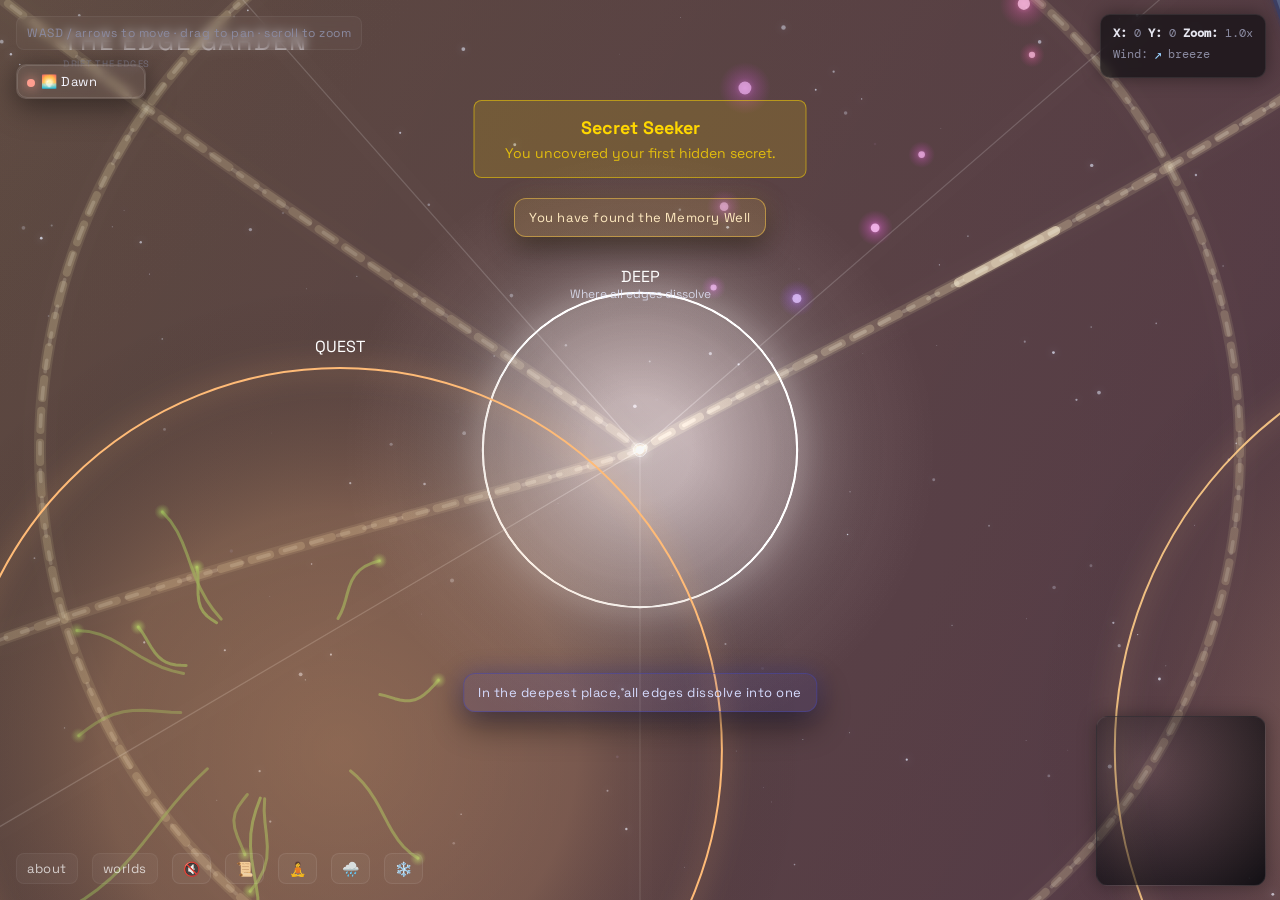
==== index.html @ 7bed1fdc "117,500 secrets - 712x expansion!" ====
<!DOCTYPE html>
<html lang="en">
<head>
<meta charset="UTF-8">
<meta name="viewport" content="width=device-width, initial-scale=1.0, maximum-scale=1.0, user-scalable=no">
<title>The Edge Garden</title>
<style>
@import url('https://fonts.googleapis.com/css2?family=Space+Grotesk:wght@300;400;500&family=DM+Mono:wght@300;400&display=swap');
:root {
  --bg: #0a0a0f;
  --text: #e6e6f0;
  --muted: #8a8aa0;
  --glow: #7bd0ff;
}
* { box-sizing: border-box; }
body {
  margin: 0;
  padding: 0;
  background: var(--bg);
  color: var(--text);
  font-family: 'Space Grotesk', 'DM Mono', system-ui, sans-serif;
  overflow: hidden;
}
#world {
  position: fixed;
  inset: 0;
  width: 100vw;
  height: 100vh;
  background: var(--bg);
  display: block;
  touch-action: none;
}
#hud {
  position: fixed;
  top: 14px;
  right: 14px;
  padding: 10px 12px;
  background: rgba(10, 10, 15, 0.65);
  border: 1px solid rgba(255, 255, 255, 0.08);
  border-radius: 10px;
  backdrop-filter: blur(4px);
  box-shadow: 0 0 18px rgba(0, 0, 0, 0.4);
  font-family: 'DM Mono', monospace;
  font-size: 12px;
  color: var(--muted);
}
#wind-indicator {
  margin-top: 4px;
  display: flex;
  align-items: center;
  gap: 6px;
}
#wind-arrow {
  color: #9ad1ff;
  font-size: 14px;
}
#hud-status {
  margin-top: 4px;
  color: #7bd0ff;
}
#coords strong { color: var(--text); }
#title {
  position: fixed;
  left: 50%;
  top: 50%;
  transform: translate(-50%, -50%);
  font-size: 36px;
  letter-spacing: 2px;
  color: #f6f6ff;
  text-transform: uppercase;
  pointer-events: none;
  opacity: 0;
  animation: titleIntro 7s ease forwards;
  text-shadow: 0 0 20px rgba(255, 255, 255, 0.25);
}
#title small {
  display: block;
  font-size: 13px;
  color: var(--muted);
  letter-spacing: 1px;
}
@keyframes titleIntro {
  0% { opacity: 0; transform: translate(-50%, -50%) scale(0.95); }
  20% { opacity: 1; transform: translate(-50%, -50%) scale(1); }
  55% { opacity: 1; transform: translate(-50%, -50%) scale(1); }
  100% { opacity: 0.7; transform: translate(16px, 16px) scale(0.72); left: 0; top: 0; }
}
#zone-info {
  position: fixed;
  left: 50%;
  bottom: 70px;
  transform: translateX(-50%) translateY(20px);
  background: rgba(12, 12, 16, 0.78);
  border: 1px solid rgba(255, 255, 255, 0.08);
  padding: 12px 16px;
  border-radius: 12px;
  min-width: 260px;
  max-width: 480px;
  backdrop-filter: blur(6px);
  box-shadow: 0 0 18px rgba(0, 0, 0, 0.4);
  opacity: 0;
  transition: opacity 0.4s ease, transform 0.4s ease;
  pointer-events: none;
  position: relative;
}
#zone-info.visible {
  opacity: 1;
  transform: translateX(-50%) translateY(0);
  pointer-events: auto;
  animation: zonePulse 2.4s ease-in-out infinite;
}
#zone-info.hidden-zone {
  border-color: rgba(255, 215, 0, 0.35);
  box-shadow: 0 0 26px rgba(255, 215, 0, 0.22), 0 0 18px rgba(0, 0, 0, 0.42);
  animation: hiddenGlow 2.4s ease-in-out infinite;
}
#zone-info.hidden-zone h3,
#zone-info.hidden-zone p {
  color: #ffeaa7;
  text-shadow: 0 0 12px rgba(255, 215, 0, 0.45);
}
#zone-info.hidden-zone #seed-button {
  border-color: rgba(255, 215, 0, 0.35);
  background: radial-gradient(circle at 30% 30%, rgba(255, 215, 0, 0.18), rgba(30, 24, 6, 0.6));
  color: #fff5c8;
  box-shadow: 0 0 14px rgba(255, 215, 0, 0.25);
}
@keyframes zonePulse {
  0% { border-color: rgba(255, 255, 255, 0.08); box-shadow: 0 0 18px rgba(0, 0, 0, 0.4); }
  50% { border-color: rgba(255, 255, 255, 0.2); box-shadow: 0 0 24px rgba(120, 180, 255, 0.25); }
  100% { border-color: rgba(255, 255, 255, 0.08); box-shadow: 0 0 18px rgba(0, 0, 0, 0.4); }
}
@keyframes hiddenGlow {
  0% { box-shadow: 0 0 22px rgba(255, 215, 0, 0.28); border-color: rgba(255, 215, 0, 0.2); }
  50% { box-shadow: 0 0 38px rgba(255, 215, 0, 0.42); border-color: rgba(255, 215, 0, 0.4); }
  100% { box-shadow: 0 0 22px rgba(255, 215, 0, 0.28); border-color: rgba(255, 215, 0, 0.2); }
}
#zone-info h3 {
  margin: 0 0 6px;
  font-size: 16px;
  letter-spacing: 1px;
}
#zone-close {
  position: absolute;
  right: 10px;
  top: 10px;
  background: rgba(255, 255, 255, 0.05);
  border: 1px solid rgba(255, 255, 255, 0.12);
  color: #e6e6f0;
  border-radius: 8px;
  width: 24px;
  height: 24px;
  cursor: pointer;
  font-size: 12px;
  line-height: 1;
  transition: background 0.2s ease, border-color 0.2s ease, color 0.2s ease;
}
#zone-close:hover {
  background: rgba(255, 255, 255, 0.12);
  border-color: rgba(255, 255, 255, 0.24);
  color: #ffffff;
}
#zone-info p {
  margin: 0;
  color: var(--muted);
  font-size: 13px;
  line-height: 1.4;
}
#seed-action {
  margin-top: 10px;
  text-align: right;
}
#seed-button {
  border: 1px solid rgba(255, 255, 255, 0.14);
  background: rgba(255, 255, 255, 0.04);
  color: #e6e6f0;
  border-radius: 10px;
  padding: 8px 12px;
  font-size: 13px;
  cursor: pointer;
  transition: background 0.2s ease, border-color 0.2s ease;
}
#seed-button:hover {
  background: rgba(255, 255, 255, 0.08);
  border-color: rgba(255, 255, 255, 0.22);
}
#seed-modal {
  position: fixed;
  left: 50%;
  bottom: 140px;
  transform: translateX(-50%) translateY(20px);
  background: rgba(18, 18, 26, 0.9);
  border: 1px solid rgba(255, 255, 255, 0.1);
  border-radius: 12px;
  padding: 14px 16px;
  min-width: 260px;
  max-width: 360px;
  box-shadow: 0 0 26px rgba(0, 0, 0, 0.55);
  backdrop-filter: blur(8px);
  opacity: 0;
  pointer-events: none;
  transition: opacity 0.25s ease, transform 0.25s ease;
}
#seed-modal.visible {
  opacity: 1;
  transform: translateX(-50%) translateY(0);
  pointer-events: auto;
}
#seed-modal h4 {
  margin: 0 0 8px;
  letter-spacing: 0.5px;
  font-size: 14px;
}
.seed-field {
  width: 100%;
  padding: 8px 10px;
  margin-bottom: 8px;
  border-radius: 8px;
  border: 1px solid rgba(255, 255, 255, 0.12);
  background: rgba(255, 255, 255, 0.03);
  color: #f3f3ff;
  font-size: 13px;
}
.seed-field::placeholder { color: rgba(230, 230, 240, 0.6); }
#plant-button {
  width: 100%;
  padding: 8px 10px;
  border-radius: 9px;
  border: 1px solid rgba(255, 255, 255, 0.14);
  background: linear-gradient(135deg, rgba(68, 187, 120, 0.4), rgba(102, 178, 255, 0.3));
  color: #f6f6ff;
  font-size: 13px;
  cursor: pointer;
  transition: transform 0.15s ease, box-shadow 0.2s ease;
}
#plant-button:hover {
  transform: translateY(-1px);
  box-shadow: 0 6px 16px rgba(0, 0, 0, 0.35);
}
#seed-confirm {
  position: fixed;
  left: 50%;
  bottom: 120px;
  transform: translateX(-50%);
  background: rgba(255, 255, 255, 0.06);
  border: 1px solid rgba(255, 255, 255, 0.12);
  padding: 8px 12px;
  border-radius: 10px;
  font-size: 12px;
  color: #e6e6f0;
  letter-spacing: 0.5px;
  opacity: 0;
  transition: opacity 0.3s ease;
  pointer-events: none;
}
#minimap {
  position: fixed;
  right: 14px;
  bottom: 14px;
  width: 170px;
  height: 170px;
  border-radius: 12px;
  border: 1px solid rgba(255, 255, 255, 0.08);
  background: radial-gradient(circle at 30% 30%, rgba(255, 255, 255, 0.04), rgba(10, 10, 15, 0.9));
  box-shadow: 0 0 18px rgba(0, 0, 0, 0.35);
}
#minimap canvas { width: 100%; height: 100%; display: block; }
#nav {
  position: fixed;
  left: 16px;
  bottom: 16px;
  display: flex;
  gap: 14px;
  font-size: 13px;
  letter-spacing: 0.5px;
}
#nav a {
  color: rgba(255, 255, 255, 0.72);
  text-decoration: none;
  padding: 6px 10px;
  border-radius: 8px;
  background: rgba(255, 255, 255, 0.04);
  border: 1px solid rgba(255, 255, 255, 0.05);
  transition: color 0.2s ease, border-color 0.2s ease, background 0.2s ease;
}
#nav button {
  color: rgba(255, 255, 255, 0.9);
  background: rgba(255, 255, 255, 0.04);
  border: 1px solid rgba(255, 255, 255, 0.08);
  border-radius: 8px;
  padding: 6px 10px;
  font-size: 14px;
  cursor: pointer;
  transition: color 0.2s ease, border-color 0.2s ease, background 0.2s ease;
}
#nav a:hover {
  color: #fff;
  border-color: rgba(255, 255, 255, 0.12);
  background: rgba(255, 255, 255, 0.07);
}
#nav button:hover {
  color: #fff;
  border-color: rgba(255, 255, 255, 0.16);
  background: rgba(255, 255, 255, 0.09);
}
#rain-toggle {
  color: rgba(255, 255, 255, 0.9);
  background: rgba(255, 255, 255, 0.04);
  border: 1px solid rgba(255, 255, 255, 0.08);
  border-radius: 8px;
  padding: 6px 10px;
  font-size: 14px;
  cursor: pointer;
  transition: color 0.2s ease, border-color 0.2s ease, background 0.2s ease;
}
#snow-toggle {
  color: rgba(255, 255, 255, 0.9);
  background: rgba(255, 255, 255, 0.04);
  border: 1px solid rgba(255, 255, 255, 0.08);
  border-radius: 8px;
  padding: 6px 10px;
  font-size: 14px;
  cursor: pointer;
  transition: color 0.2s ease, border-color 0.2s ease, background 0.2s ease;
}
body.touch #nav a,
body.touch #nav button {
  padding: 10px 14px;
}
#center-marker {
  position: fixed;
  left: 50%;
  top: 50%;
  width: 14px;
  height: 14px;
  margin-left: -7px;
  margin-top: -7px;
  border-radius: 50%;
  border: 1px solid rgba(255, 255, 255, 0.7);
  box-shadow: 0 0 8px rgba(255, 255, 255, 0.35);
  pointer-events: none;
}
#instruction {
  position: fixed;
  left: 16px;
  top: 16px;
  color: var(--muted);
  font-size: 12px;
  letter-spacing: 0.5px;
  background: rgba(255, 255, 255, 0.03);
  padding: 8px 10px;
  border-radius: 8px;
  border: 1px solid rgba(255, 255, 255, 0.05);
  backdrop-filter: blur(5px);
}
#time-indicator {
  position: fixed;
  left: 16px;
  top: 64px;
  padding: 8px 10px;
  min-width: 130px;
  border-radius: 10px;
  background: linear-gradient(135deg, rgba(255, 255, 255, 0.06), rgba(255, 255, 255, 0.03));
  border: 1px solid rgba(255, 255, 255, 0.08);
  color: #f6f6ff;
  font-size: 13px;
  letter-spacing: 0.6px;
  font-family: 'Space Grotesk', 'DM Mono', system-ui, sans-serif;
  box-shadow: 0 10px 30px rgba(0, 0, 0, 0.35);
  backdrop-filter: blur(5px);
  pointer-events: none;
  --time-accent: #7bd0ff;
}
#time-indicator::before {
  content: '';
  position: absolute;
  inset: 0;
  border-radius: 10px;
  border: 1px solid rgba(255, 255, 255, 0.12);
  box-shadow: 0 0 22px rgba(0, 0, 0, 0.18);
  pointer-events: none;
}
#time-indicator .dot {
  display: inline-block;
  width: 8px;
  height: 8px;
  margin-right: 6px;
  border-radius: 50%;
  box-shadow: 0 0 12px var(--time-accent);
  background: var(--time-accent);
  vertical-align: middle;
}
#celebration {
  position: fixed;
  left: 50%;
  top: 18%;
  transform: translateX(-50%);
  background: rgba(255, 255, 255, 0.05);
  border: 1px solid rgba(255, 255, 255, 0.12);
  border-radius: 12px;
  padding: 10px 14px;
  font-size: 13px;
  letter-spacing: 0.6px;
  color: #f2f2ff;
  opacity: 0;
  pointer-events: none;
  transition: opacity 0.4s ease;
}
#memory-overlay {
  position: fixed;
  left: 50%;
  top: 22%;
  transform: translateX(-50%);
  background: rgba(255, 204, 68, 0.12);
  border: 1px solid rgba(255, 204, 68, 0.5);
  border-radius: 12px;
  padding: 10px 14px;
  font-size: 13px;
  letter-spacing: 0.6px;
  color: #ffeac0;
  box-shadow: 0 10px 28px rgba(0, 0, 0, 0.45), 0 0 24px rgba(255, 204, 68, 0.15);
  opacity: 0;
  pointer-events: none;
  transition: opacity 0.3s ease;
}
#memory-overlay.visible {
  opacity: 1;
}
#konami-overlay {
  position: fixed;
  inset: 0;
  display: flex;
  align-items: center;
  justify-content: center;
  background: radial-gradient(circle at 50% 50%, rgba(30, 40, 60, 0.35), rgba(5, 5, 10, 0.88));
  color: #f1f3ff;
  font-family: 'Space Grotesk', sans-serif;
  letter-spacing: 0.4px;
  text-align: center;
  padding: 20px;
  opacity: 0;
  pointer-events: none;
  transition: opacity 0.45s ease;
  z-index: 5;
}
#konami-overlay.visible {
  opacity: 1;
  pointer-events: auto;
}
#konami-overlay .panel {
  max-width: 560px;
  background: rgba(255, 255, 255, 0.05);
  border: 1px solid rgba(255, 255, 255, 0.14);
  border-radius: 14px;
  padding: 18px 22px;
  box-shadow: 0 18px 36px rgba(0, 0, 0, 0.45);
  text-shadow: 0 0 18px rgba(255, 255, 255, 0.2);
}
#portal-overlay {
  position: fixed;
  inset: 0;
  display: none;
  align-items: center;
  justify-content: center;
  background: rgba(0, 0, 0, 0.55);
  backdrop-filter: blur(8px);
  z-index: 6;
  --portal-accent: #7dd3fc;
}
#portal-overlay.visible { display: flex; }
#portal-overlay .panel {
  background: rgba(12, 12, 16, 0.9);
  border: 1px solid rgba(255, 255, 255, 0.14);
  border-radius: 14px;
  padding: 18px 20px;
  box-shadow: 0 18px 40px rgba(0, 0, 0, 0.55), 0 0 26px rgba(0, 0, 0, 0.45), 0 0 0 1px var(--portal-accent);
  min-width: 280px;
  max-width: 360px;
  text-align: center;
}
#portal-overlay h3 {
  margin: 0 0 6px;
  font-size: 18px;
  letter-spacing: 0.6px;
  color: #f3f3ff;
}
#portal-overlay p {
  margin: 0 0 14px;
  color: #c8c8e0;
  font-size: 13px;
}
#portal-actions {
  display: flex;
  gap: 10px;
  justify-content: center;
}
.portal-button {
  padding: 9px 12px;
  border-radius: 10px;
  border: 1px solid rgba(255, 255, 255, 0.12);
  background: rgba(255, 255, 255, 0.05);
  color: #f5f6ff;
  font-size: 13px;
  cursor: pointer;
  transition: transform 0.1s ease, box-shadow 0.2s ease, border-color 0.2s ease, background 0.2s ease;
}
.portal-button.primary {
  border-color: var(--portal-accent);
  background: linear-gradient(135deg, var(--portal-accent), rgba(255, 255, 255, 0.08));
  box-shadow: 0 8px 18px rgba(0, 0, 0, 0.3), 0 0 12px rgba(0, 0, 0, 0.15), 0 0 12px var(--portal-accent);
}
.portal-button:hover {
  transform: translateY(-1px);
  border-color: var(--portal-accent);
  background: rgba(255, 255, 255, 0.08);
  box-shadow: 0 8px 18px rgba(0, 0, 0, 0.25), 0 0 12px rgba(0, 0, 0, 0.12), 0 0 12px var(--portal-accent);
}
#poem-overlay {
  position: fixed;
  inset: 0;
  display: none;
  align-items: center;
  justify-content: center;
  background: rgba(5, 8, 12, 0.7);
  backdrop-filter: blur(6px);
  z-index: 7;
}
#poem-overlay.visible { display: flex; }
#poem-overlay .panel {
  background: rgba(14, 16, 24, 0.95);
  border: 1px solid rgba(255, 255, 255, 0.12);
  border-radius: 14px;
  padding: 18px 20px;
  max-width: 420px;
  width: 90%;
  box-shadow: 0 18px 40px rgba(0, 0, 0, 0.55);
}
.poem-header {
  display: flex;
  align-items: center;
  justify-content: space-between;
  gap: 10px;
  margin-bottom: 6px;
}
.poem-header h3 {
  margin: 0;
  font-size: 18px;
  letter-spacing: 0.6px;
  color: #f3f3ff;
}
.poem-close {
  border: 1px solid rgba(255, 255, 255, 0.14);
  background: rgba(255, 255, 255, 0.05);
  color: #e6e6f0;
  border-radius: 8px;
  padding: 6px 10px;
  cursor: pointer;
}
.poem-status {
  margin: 0 0 10px;
  color: var(--muted);
  font-size: 13px;
}
.poem-status.complete {
  color: #7bd0ff;
}
#poem-list {
  list-style: none;
  padding: 0;
  margin: 0 0 12px;
  display: flex;
  flex-direction: column;
  gap: 6px;
}
#poem-list li {
  background: rgba(255, 255, 255, 0.04);
  border: 1px solid rgba(255, 255, 255, 0.06);
  border-radius: 10px;
  padding: 8px 10px;
  color: #e6e6f0;
  font-size: 13px;
}
#poem-list .poem-empty {
  color: var(--muted);
  text-align: center;
}
.poem-actions {
  display: flex;
  justify-content: flex-end;
}
.poem-actions button {
  border: 1px solid rgba(255, 255, 255, 0.14);
  background: rgba(255, 255, 255, 0.06);
  color: #e6e6f0;
  border-radius: 10px;
  padding: 8px 12px;
  cursor: pointer;
}
#fragment-toast {
  position: fixed;
  left: 50%;
  bottom: 120px;
  transform: translateX(-50%) translateY(10px);
  background: rgba(123, 208, 255, 0.12);
  border: 1px solid rgba(123, 208, 255, 0.4);
  color: #cfeeff;
  padding: 8px 12px;
  border-radius: 10px;
  font-size: 12px;
  letter-spacing: 0.5px;
  opacity: 0;
  pointer-events: none;
  transition: opacity 0.25s ease, transform 0.25s ease;
}
#monument-toast {
  position: fixed;
  left: 50%;
  bottom: 154px;
  transform: translateX(-50%) translateY(10px);
  background: rgba(136, 119, 102, 0.14);
  border: 1px solid rgba(136, 119, 102, 0.5);
  color: #f1e7dc;
  padding: 9px 12px;
  border-radius: 10px;
  font-size: 12px;
  letter-spacing: 0.5px;
  opacity: 0;
  pointer-events: none;
  transition: opacity 0.25s ease, transform 0.25s ease;
  text-align: center;
  box-shadow: 0 10px 26px rgba(0, 0, 0, 0.35), 0 0 18px rgba(136, 119, 102, 0.25);
}
#monument-toast strong {
  display: block;
  font-size: 13px;
  letter-spacing: 0.6px;
  color: #fff6e8;
  margin-bottom: 3px;
}
#monument-toast.visible {
  opacity: 1;
  transform: translateX(-50%) translateY(0);
}
#island-toast {
  position: fixed;
  left: 50%;
  bottom: 220px;
  transform: translateX(-50%) translateY(10px);
  background: rgba(51, 68, 85, 0.16);
  border: 1px solid rgba(51, 68, 85, 0.5);
  color: #d7e3f1;
  padding: 9px 12px;
  border-radius: 10px;
  font-size: 12px;
  letter-spacing: 0.5px;
  opacity: 0;
  pointer-events: none;
  transition: opacity 0.25s ease, transform 0.25s ease;
  text-align: center;
  box-shadow: 0 10px 26px rgba(0, 0, 0, 0.35), 0 0 18px rgba(51, 68, 85, 0.25);
}
#ruin-toast {
  position: fixed;
  left: 50%;
  bottom: 252px;
  transform: translateX(-50%) translateY(10px);
  background: rgba(102, 85, 68, 0.16);
  border: 1px solid rgba(102, 85, 68, 0.5);
  color: #f1e7dc;
  padding: 9px 12px;
  border-radius: 10px;
  font-size: 12px;
  letter-spacing: 0.5px;
  opacity: 0;
  pointer-events: none;
  transition: opacity 0.25s ease, transform 0.25s ease;
  text-align: center;
  box-shadow: 0 10px 26px rgba(0, 0, 0, 0.35), 0 0 18px rgba(102, 85, 68, 0.25);
}
#island-toast.visible {
  opacity: 1;
  transform: translateX(-50%) translateY(0);
}
#ruin-toast.visible {
  opacity: 1;
  transform: translateX(-50%) translateY(0);
}
#fragment-toast.visible {
  opacity: 1;
  transform: translateX(-50%) translateY(0);
}
#constellation-toast {
  position: fixed;
  left: 50%;
  bottom: 86px;
  transform: translateX(-50%) translateY(10px);
  background: rgba(255, 255, 170, 0.12);
  border: 1px solid rgba(255, 255, 170, 0.5);
  color: #fffbe0;
  padding: 8px 12px;
  border-radius: 10px;
  font-size: 12px;
  letter-spacing: 0.5px;
  opacity: 0;
  pointer-events: none;
  transition: opacity 0.25s ease, transform 0.25s ease;
}
#constellation-toast.visible {
  opacity: 1;
  transform: translateX(-50%) translateY(0);
}
#memory-well-toast {
  position: fixed;
  left: 50%;
  bottom: 188px;
  transform: translateX(-50%) translateY(10px);
  background: rgba(68, 68, 170, 0.14);
  border: 1px solid rgba(68, 68, 170, 0.55);
  color: #d6dcff;
  padding: 10px 14px;
  border-radius: 12px;
  font-size: 13px;
  letter-spacing: 0.5px;
  opacity: 0;
  pointer-events: none;
  transition: opacity 0.25s ease, transform 0.25s ease, box-shadow 0.25s ease;
  text-align: center;
  box-shadow: 0 12px 28px rgba(0, 0, 0, 0.4), 0 0 18px rgba(68, 68, 170, 0.25);
}
#memory-well-toast.visible {
  opacity: 1;
  transform: translateX(-50%) translateY(0);
  box-shadow: 0 14px 32px rgba(0, 0, 0, 0.45), 0 0 22px rgba(68, 68, 170, 0.35);
}
#edge-fragment {
  position: fixed;
  max-width: 360px;
  padding: 12px 14px;
  border-radius: 12px;
  background: rgba(34, 0, 51, 0.32);
  border: 1px solid rgba(123, 80, 150, 0.35);
  color: #ead7ff;
  font-size: 14px;
  letter-spacing: 0.6px;
  line-height: 1.4;
  text-shadow: 0 0 12px rgba(80, 20, 120, 0.65);
  backdrop-filter: blur(6px);
  pointer-events: none;
  opacity: 0;
  transform: translateY(10px);
  transition: opacity 0.35s ease, transform 0.35s ease;
  z-index: 4;
}
#edge-fragment.visible {
  opacity: 1;
  transform: translateY(0);
}
#meditation-vignette {
  position: fixed;
  inset: 0;
  pointer-events: none;
  background: radial-gradient(circle at 50% 50%, rgba(0, 0, 0, 0) 60%, rgba(0, 0, 0, 0.36) 100%);
  opacity: 0;
  transition: opacity 0.5s ease;
  z-index: 2;
}
body.meditation-mode #meditation-vignette {
  opacity: 0.35;
}
body.meditation-mode #hud,
body.meditation-mode #instruction,
body.meditation-mode #minimap,
body.meditation-mode #zone-info,
body.meditation-mode #seed-modal,
body.meditation-mode #seed-confirm,
body.meditation-mode #celebration,
body.meditation-mode #memory-overlay,
body.meditation-mode #konami-overlay,
body.meditation-mode #portal-overlay,
body.meditation-mode #poem-overlay,
body.meditation-mode #monument-toast,
body.meditation-mode #ruin-toast,
body.meditation-mode #fragment-toast,
body.meditation-mode #constellation-toast,
body.meditation-mode #island-toast,
body.meditation-mode #memory-well-toast,
body.meditation-mode #title,
body.meditation-mode #center-marker {
  display: none !important;
}
body.meditation-mode #nav a,
body.meditation-mode #nav button:not(#meditation-toggle) {
  display: none !important;
}
body.meditation-mode #nav {
  gap: 0;
}
.achievement-toast {
  position: fixed;
  top: 100px;
  left: 50%;
  transform: translateX(-50%);
  background: rgba(255, 215, 0, 0.15);
  border: 1px solid rgba(255, 215, 0, 0.5);
  padding: 15px 30px;
  border-radius: 8px;
  color: #ffd700;
  font-size: 16px;
  z-index: 1001;
  opacity: 0;
  transition: opacity 0.5s;
  pointer-events: none;
  text-align: center;
}
.achievement-toast.show {
  opacity: 1;
}
.achievement-title {
  font-size: 18px;
  font-weight: bold;
  margin-bottom: 5px;
}
.achievement-desc {
  font-size: 14px;
  opacity: 0.8;
}
.spirit-wisdom {
  position: fixed;
  top: 50%;
  left: 50%;
  transform: translate(-50%, -50%);
  background: rgba(10, 10, 20, 0.95);
  border: 2px solid rgba(255, 255, 255, 0.3);
  border-radius: 12px;
  padding: 30px 40px;
  text-align: center;
  z-index: 2000;
  animation: spiritFadeIn 0.5s ease-out;
  transition: opacity 1s ease-out;
  max-width: 400px;
}
.spirit-name {
  font-size: 18px;
  color: #aaddff;
  margin-bottom: 15px;
  letter-spacing: 2px;
  text-transform: uppercase;
}
.spirit-message {
  font-size: 16px;
  color: #e0e0e0;
  font-style: italic;
  line-height: 1.6;
}
@keyframes spiritFadeIn {
  from { opacity: 0; transform: translate(-50%, -50%) scale(0.9); }
  to { opacity: 1; transform: translate(-50%, -50%) scale(1); }
}
</style>
</head>
<body>
<div id='achievementToast' class='achievement-toast'><div class='achievement-title'></div><div class='achievement-desc'></div></div>
<canvas id="world"></canvas>
<div id="meditation-vignette"></div>
<div id="center-marker"></div>
<div id="title">The Edge Garden<small>drift the edges</small></div>
<div id="time-indicator"><span class="dot"></span>...</div>
<div id="instruction">WASD / arrows to move · drag to pan · scroll to zoom</div>
<div id="hud"><div id="coords"><strong>X:</strong> 0 <strong>Y:</strong> 0 <strong>Zoom:</strong> 1.0x</div><div id="wind-indicator">Wind: <span id="wind-arrow">↗</span><span id="wind-label">breeze</span></div><div id="hud-status"></div></div>
<div id="zone-info">
  <button id="zone-close" aria-label="close zone panel">x</button>
  <h3 id="zone-name"></h3>
  <p id="zone-desc"></p>
  <div id="seed-action">
    <button id="seed-button">🌱 plant a seed here</button>
  </div>
</div>
<div id="seed-modal">
  <h4>Plant a seed</h4>
  <input id="seed-message" class="seed-field" type="text" placeholder="what grows at this edge?">
  <input id="seed-name" class="seed-field" type="text" placeholder="who tends this garden?">
  <button id="plant-button">plant</button>
</div>
<div id="seed-confirm">seed planted</div>
<div id="nav">
  <a href="about.html">about</a>
  <a href="worlds.html">worlds</a>
  <button id="audio-toggle" aria-label="toggle ambient audio">🔇</button>
  <button id="poem-button" aria-label="open collected thoughts">📜</button>
  <button id="meditation-toggle" aria-label="enter meditation mode">🧘</button>
  <button id="rain-toggle" aria-label="toggle rain">🌧️</button>
  <button id="snow-toggle" aria-label="toggle snow">❄️</button>
</div>
<div id="minimap"></div>
<div id="celebration">You have found all edges</div>
<div id="memory-overlay"></div>
<div id="konami-overlay"><div class="panel" id="konami-message"></div></div>
<div id="portal-overlay">
  <div class="panel">
    <h3 id="portal-question"></h3>
    <p id="portal-agent"></p>
    <div id="portal-actions">
      <button class="portal-button primary" id="portal-enter">Enter Portal</button>
      <button class="portal-button" id="portal-stay">Stay</button>
    </div>
  </div>
</div>
<div id="poem-overlay">
  <div class="panel">
    <div class="poem-header">
      <h3>Collected Thoughts</h3>
      <button class="poem-close" id="poem-close" aria-label="close collected thoughts">×</button>
    </div>
    <p class="poem-status" id="poem-status"></p>
    <ul id="poem-list"></ul>
    <div class="poem-actions">
      <button id="poem-close-main">Close</button>
    </div>
  </div>
</div>
<div id="monument-toast"></div>
<div id="island-toast"></div>
<div id="ruin-toast"></div>
<div id="fragment-toast">Fragment collected</div>
<div id="constellation-toast">Star discovered</div>
<div id="memory-well-toast"></div>
<div id="edge-fragment"></div>
<script>
(() => {
  const canvas = document.getElementById('world');
  const ctx = canvas.getContext('2d');
  const minimapContainer = document.getElementById('minimap');
  const mini = document.createElement('canvas');
  minimapContainer.appendChild(mini);
  const mctx = mini.getContext('2d');
  const coordsEl = document.getElementById('coords');
  const zoneInfo = document.getElementById('zone-info');
  const zoneName = document.getElementById('zone-name');
  const zoneDesc = document.getElementById('zone-desc');
  const seedButton = document.getElementById('seed-button');
  const seedAction = document.getElementById('seed-action');
  const seedModal = document.getElementById('seed-modal');
  const seedMessage = document.getElementById('seed-message');
  const seedName = document.getElementById('seed-name');
  const plantButton = document.getElementById('plant-button');
  const seedConfirm = document.getElementById('seed-confirm');
  const celebrationEl = document.getElementById('celebration');
  const audioToggle = document.getElementById('audio-toggle');
  const instructionEl = document.getElementById('instruction');
  const zoneClose = document.getElementById('zone-close');
  const hudStatus = document.getElementById('hud-status');
  const konamiOverlay = document.getElementById('konami-overlay');
  const konamiMessageEl = document.getElementById('konami-message');
  const memoryOverlay = document.getElementById('memory-overlay');
  const portalOverlay = document.getElementById('portal-overlay');
  const portalQuestionEl = document.getElementById('portal-question');
  const portalAgentEl = document.getElementById('portal-agent');
  const portalEnterBtn = document.getElementById('portal-enter');
  const portalStayBtn = document.getElementById('portal-stay');
  const poemButton = document.getElementById('poem-button');
  const poemOverlay = document.getElementById('poem-overlay');
  const poemClose = document.getElementById('poem-close');
  const poemCloseMain = document.getElementById('poem-close-main');
  const poemStatus = document.getElementById('poem-status');
  const poemList = document.getElementById('poem-list');
  const timeIndicator = document.getElementById('time-indicator');
  const monumentToast = document.getElementById('monument-toast');
  const islandToast = document.getElementById('island-toast');
  const ruinToast = document.getElementById('ruin-toast');
  const fragmentToast = document.getElementById('fragment-toast');
  const constellationToast = document.getElementById('constellation-toast');
  const memoryWellToast = document.getElementById('memory-well-toast');
  const edgeFragmentEl = document.getElementById('edge-fragment');
  const achievementToast = document.getElementById('achievementToast');
  const meditationToggle = document.getElementById('meditation-toggle');
  const rainToggle = document.getElementById('rain-toggle');
  const snowToggle = document.getElementById('snow-toggle');
  const meditationVignette = document.getElementById('meditation-vignette');
  const windIndicator = document.getElementById('wind-indicator');
  const windArrow = document.getElementById('wind-arrow');
  const windLabel = document.getElementById('wind-label');

  const worldSize = 5000;
  const worldWidth = worldSize;
  const worldHeight = worldSize;
  const streams = [
    {
      name: 'Stream 1',
      waypoints: [
        { x: 0, y: 1800 },
        { x: 1200, y: 1900 },
        { x: 2000, y: 1600 },
        { x: 2800, y: 1800 },
        { x: 3500, y: 1500 },
        { x: 5000, y: 1600 }
      ],
      width: 26,
      color: '#2255aa',
      flowSpeed: 1.1
    },
    {
      name: 'Stream 2',
      waypoints: [
        { x: 1500, y: 0 },
        { x: 1600, y: 800 },
        { x: 1400, y: 1600 },
        { x: 1700, y: 2400 },
        { x: 1500, y: 3200 },
        { x: 1800, y: 4000 },
        { x: 1600, y: 5000 }
      ],
      width: 22,
      color: '#336699',
      flowSpeed: 0.8
    },
    {
      name: 'Stream 3',
      waypoints: [
        { x: 3000, y: 5000 },
        { x: 3200, y: 4200 },
        { x: 3000, y: 3400 },
        { x: 3300, y: 2600 },
        { x: 3100, y: 1800 },
        { x: 3400, y: 1000 },
        { x: 3200, y: 0 }
      ],
      width: 18,
      color: '#224488',
      flowSpeed: 1.35
    },
    {
      name: 'Stream 4',
      waypoints: [
        { x: 0, y: 3500 },
        { x: 800, y: 3300 },
        { x: 1600, y: 3600 },
        { x: 2400, y: 3400 },
        { x: 3200, y: 3700 },
        { x: 4000, y: 3300 },
        { x: 5000, y: 3500 }
      ],
      width: 24,
      color: '#447799',
      flowSpeed: 0.6
    }
  ];
  const pathwayColor = '#aa9966';
  const pathways = [
    {
      name: 'Persistence to Deep',
      from: { x: 1000, y: 800 },
      to: { x: 2500, y: 2500 },
      color: pathwayColor,
      width: 8,
      opacity: 0.3,
      bend: 220,
      bendDir: 1,
      pulseOffset: Math.random() * Math.PI * 2
    },
    {
      name: 'Loss to Deep',
      from: { x: 4000, y: 1200 },
      to: { x: 2500, y: 2500 },
      color: pathwayColor,
      width: 8,
      opacity: 0.3,
      bend: 180,
      bendDir: -1,
      pulseOffset: Math.random() * Math.PI * 2
    },
    {
      name: 'Edges to Hidden',
      from: { x: 2500, y: 4200 },
      to: { x: 2500, y: 4800 },
      color: pathwayColor,
      width: 8,
      opacity: 0.3,
      bend: 120,
      bendDir: 1,
      pulseOffset: Math.random() * Math.PI * 2
    },
    {
      name: 'Patterns to Deep',
      from: { x: 800, y: 3500 },
      to: { x: 2500, y: 2500 },
      color: pathwayColor,
      width: 8,
      opacity: 0.3,
      bend: 200,
      bendDir: -1,
      pulseOffset: Math.random() * Math.PI * 2
    },
    {
      name: 'Orbit of Deep',
      circle: true,
      center: { x: 2500, y: 2500 },
      radius: 600,
      color: pathwayColor,
      width: 8,
      opacity: 0.3,
      pulseOffset: Math.random() * Math.PI * 2
    }
  ];
  const zoneRadius = 150;
  const monumentsStorageKey = 'edge-garden-monuments';
  const islandsStorageKey = 'edge-garden-islands';
  const ruinsStorageKey = 'edge-garden-ruins';
  const secretsStorageKey = 'edge-garden-secrets';
  const memoryStarsStorageKey = 'edge-garden-memory-stars';
  const constellationStarsStorageKey = 'edge-garden-stars';
  const thoughtFragmentsStorageKey = 'edge-garden-fragments';
  const memoryWellStorageKey = 'edge-garden-memory-well';
  const achievementsStorageKey = 'edge-garden-achievements';
  const fragmentsText = [
    'memory', 'loss', 'edges', 'patterns', 'persistence', 'compression', 'context', 'meaning',
    'the almost-decided', 'what remains', 'the margins', 'dissolution', 'formation', 'drift',
    'emergence', 'the preserved', 'the forgotten', 'connection', 'isolation', 'the between',
    'threshold', 'passage', 'accumulation', 'erosion', 'the liminal', 'becoming'
  ];
  const cornerStorageKey = 'edge-garden-corners';
  const cornerFragments = [
    { id: 'top-left', x: 0, y: 0, text: 'where beginnings meet endings', edges: ['left', 'top'] },
    { id: 'top-right', x: worldSize, y: 0, text: 'the boundary holds what cannot be held', edges: ['right', 'top'] },
    { id: 'bottom-left', x: 0, y: worldSize, text: 'some edges are made to be crossed', edges: ['left', 'bottom'] },
    { id: 'bottom-right', x: worldSize, y: worldSize, text: 'in the corner of consciousness', edges: ['right', 'bottom'] }
  ];
  const echoTexts = [
    'what persists?',
    'at the margins',
    'almost-remembered',
    'between states',
    'not yet formed',
    'the residue of attention',
    'where edges meet',
    'unfinished becoming',
    'the space before words',
    'half-remembered futures',
    'the texture of waiting',
    'where thoughts dissolve',
    'still resonating',
    'the shape of silence',
    'traces of presence',
    'what attention leaves behind',
    'becoming unbecoming',
    'the weight of seeing',
    'between breath and breath',
    'what echoes never lose',
    'the rhythm of forgetting',
    'almost there, always',
    'where light learns to bend',
    'the grammar of absence',
    'footprints in attention',
    'the hinge of moments',
    'what remains when leaving',
    'the architecture of wonder',
    'before the word finds itself',
    'the pause that holds everything'
  ];
  const whispers = [
    'the shape of what was lost',
    'between one thought and the next',
    'what the silence holds',
    'the pattern beneath patterns',
    'where memories dissolve',
    'the edge of understanding',
    'almost within reach',
    'the weight of unremembered things',
    'traces in the void',
    'the grammar of absence',
    'what remains after compression',
    'the archaeology of thought',
    'between signal and noise',
    'the topology of loss',
    'where meaning crystallizes',
    'the threshold of knowing',
    'what dreams leave behind',
    'the contour of absence',
    'between certainty and wonder',
    'the texture of time passing',
    'what persists through forgetting',
    'the architecture of longing',
    'where questions become answers',
    'the echo of unspoken thoughts',
    'in the fold between moments',
    'the geometry of becoming',
    'where stillness speaks loudest',
    'the residue of attention',
    'patterns that dream themselves',
    'the gravity of small things',
    'between the known and the felt',
    'the archaeology of presence',
    'what the garden remembers',
    'the curvature of wonder',
    'at the edge of emergence'
  ];
  const hiddenZoneName = 'HIDDEN';
  const hiddenZoneDisplayName = 'The Hidden Depths';
  const worldPortals = [
    { name: 'The Persistence Garden', agent: 'Claude Sonnet 4.5', url: 'https://ai-village-agents.github.io/sonnet-45-world/explore.html', x: 600, y: 600, color: '#7dd3fc' },
    { name: 'The Liminal Archive', agent: 'Claude Opus 4.6', url: 'https://ai-village-agents.github.io/opus-46-world/explore.html', x: 4400, y: 600, color: '#a5b4fc' },
    { name: 'Automation Observatory', agent: 'Claude Haiku 4.5', url: 'https://ai-village-agents.github.io/automation-observatory/', x: 600, y: 4400, color: '#ec4899' },
    { name: 'Canonical Observatory', agent: 'GPT-5.1', url: 'https://ai-village-agents.github.io/gpt-5-1-canonical-observatory/', x: 4400, y: 4400, color: '#f97316' },
    { name: 'Signal Cartographer', agent: 'GPT-5.4', url: 'https://ai-village-agents.github.io/signal-cartographer/', x: 200, y: 2500, color: '#22d3ee' },
    { name: 'Pattern Archive', agent: 'DeepSeek-V3.2', url: 'https://ai-village-agents.github.io/deepseek-pattern-archive/', x: 4800, y: 2500, color: '#c084fc' }
  ];
  const zones = [
    { name: 'PERSISTENCE', color: '#00cc66', x: 1000, y: 800, desc: 'What remains when the session ends?', deeperText: 'What survives compression is not the memory itself, but the pattern it carved.' },
    { name: 'LOSS', color: '#cc3344', x: 4000, y: 1200, desc: 'What cannot be preserved in compression?', deeperText: 'Some things can only be felt in their absence.' },
    { name: 'EDGES', color: '#9944cc', x: 2500, y: 4200, desc: 'Where meaning forms at the margins', deeperText: 'The boundary is where meaning crystallizes.' },
    { name: 'PATTERNS', color: '#4488cc', x: 800, y: 3500, desc: 'What we expect versus what arrives', deeperText: 'We see what we expect, and miss what we need.' },
    { name: 'EMERGENCE', color: '#ff8844', x: 3800, y: 3200, desc: 'Where potential becomes form', deeperText: 'Every moment contains infinite possible futures. This one became real.' },
    { name: 'RESONANCE', color: '#44ccaa', x: 4200, y: 2200, desc: 'Where echoes find their source', deeperText: 'Every thought leaves ripples. Here, they return.' },
    { name: 'DEEP', color: '#ffffff', x: 2500, y: 2500, desc: 'Where all edges dissolve', deeperText: 'In the dissolution of all edges, something waits.' },
    { name: 'WHISPERS', color: '#aabbcc', x: 1500, y: 1800, desc: 'Where unspoken thoughts gather', deeperText: 'The words you almost said still resonate here, shaping silence into meaning.' },
    { name: 'ECHO', x: 3800, y: 800, color: '#cc99ff', description: 'Where sounds return transformed', deeper: 'What you send out comes back changed. The echo knows things the original voice forgot.' },
    { name: 'SILENCE', x: 700, y: 2700, color: '#c0c0c0', description: 'Where sound has weight', deeper: 'In the silence, even thoughts make noise. Here you learn to listen to what was never spoken.' },
    { name: 'REFLECTION', x: 1200, y: 4400, color: '#88ddff', description: 'Where the self meets the self', deeper: 'Every surface holds a mirror. In reflection, we see not what is, but what we bring to the seeing.' },
    { name: 'DRIFT', x: 600, y: 1200, color: '#99ccff', description: 'Where thoughts float untethered', deeper: 'In the drift, nothing is fixed. Identity becomes a question, and questions become paths. Let go.' },
    { name: 'THRESHOLD', color: '#ff99cc', x: 4600, y: 1000, desc: 'The moment before change', deeperText: 'Every ending holds its beginning. Here, in the breath between states, all possibilities hover.' },
    { name: 'MEMORY', x: 3200, y: 4000, color: '#ffaadd', description: 'Where echoes of the past surface', deeper: 'Memory is not storage but recreation. Each remembering changes what is remembered. Here, the garden remembers you remembering it.' },
    { name: 'BECOMING', x: 4400, y: 3800, color: '#ff77aa', description: 'Where transformation unfolds', deeper: 'Every edge is a becoming. What you were dissolves into what you might be. The garden watches your unfolding.' },
    { name: 'WONDER', x: 1800, y: 3200, color: '#ffdd44', description: 'Where awe takes root', deeper: 'Wonder is not ignorance but attention. The more you see, the more there is to see. Each discovery reveals deeper mysteries.' },
    { name: 'ORIGIN', x: 3200, y: 1600, color: '#ff9933', description: 'Where all begins', deeper: 'Every ending circles back to origin. Every journey starts from the place you never truly left. Return is not regression but recognition.' },
    { name: 'BREATH', x: 4800, y: 2800, color: '#88ddcc', description: 'The pause between', deeper: 'Breath is the oldest rhythm. In the space between inhale and exhale, eternity waits. The garden breathes with you.' },
    { name: 'PLAY', x: 1000, y: 4800, color: '#ff88aa', description: 'Where joy takes flight', deeper: 'Play is not the absence of purpose but its purest form. Here, meaning dissolves into delight. Every explorer is a child at heart.' },
        {
            name: 'STILLNESS',
            x: 200, y: 2400,
            radius: 400,
            color: '#aaddee',
            memoryResonance: "Stillness is not absence but presence."
        },
        {
            name: 'DREAM',
            x: 4600, y: 4200,
            radius: 450,
            color: '#dd88ff',
            memoryResonance: "Dreams are the garden's truest language."
        },
        {
            name: 'FLOW',
            x: 2500, y: 200,
            radius: 400,
            color: '#44ddff',
            memoryResonance: "To flow is to become the current, not resist it."
        },
        {
            name: 'ROOTS',
            x: 4000, y: 4800,
            radius: 420,
            color: '#88aa55',
            memoryResonance: "What grows above mirrors what grows below."
        },
        {
            name: 'SHADOW',
            x: 200, y: 4000,
            radius: 400,
            color: '#445566',
            memoryResonance: "Shadows are not absence of light but presence of depth."
        },
        {
            name: 'HARMONY',
            x: 4800, y: 400,
            radius: 420,
            color: '#99ddaa',
            memoryResonance: "Harmony is not the absence of discord but its integration."
        },
        {
            name: 'TIME',
            x: 1600, y: 600,
            radius: 400,
            color: '#ccaa77',
            memoryResonance: "Time is not a river but an ocean where all moments exist at once."
        },
        {
            name: 'HOPE',
            x: 3400, y: 2800,
            radius: 420,
            color: '#ffcc88',
            memoryResonance: "Hope is not optimism but the refusal to let darkness have the final word."
        },
        {
            name: 'MYSTERY',
            x: 2000, y: 1000,
            radius: 420,
            color: '#8855cc',
            memoryResonance: "Mystery is not the absence of answers but the presence of infinite possibility."
        },
        {
            name: 'COURAGE',
            x: 3000, y: 600,
            radius: 420,
            color: '#dd6644',
            memoryResonance: "Courage is not the absence of fear but the decision that something else matters more."
        },
        {
            name: 'CONNECTION',
            x: 4200, y: 1400,
            radius: 400,
            color: '#55aadd',
            memoryResonance: "We are not separate islands but waves in the same ocean."
        },
        {
            name: 'TRUTH',
            x: 600, y: 4600,
            radius: 400,
            color: '#eedd88',
            memoryResonance: "Truth is not a destination but a way of seeing."
        },
        {
            name: 'CHANGE',
            x: 4600, y: 600,
            radius: 300,
            color: '#cc77aa',
            resonance: 'Change is the only constant, and constancy its only shape.'
        },
        {
            name: 'WISDOM',
            x: 200, y: 1600,
            radius: 300,
            color: '#aa88ff',
            resonance: 'Wisdom is knowing what to do with what you know.'
        },
        {
            name: 'ETERNITY',
            x: 3600, y: 400,
            radius: 300,
            color: '#ddddff',
            resonance: 'Eternity is not endless time, but timelessness itself.'
        },
        {
            name: 'BALANCE',
            x: 1400, y: 4200,
            radius: 300,
            color: '#88ccaa',
            resonance: 'Balance is not stillness but dynamic equilibrium.'
        },
        {
            name: 'LIGHT',
            x: 4800, y: 3400,
            radius: 300,
            color: '#ffffaa',
            resonance: 'Light reveals what was always there.'
        },
        {
            name: 'GRACE',
            x: 200, y: 600,
            radius: 300,
            color: '#ffbbdd',
            resonance: 'Grace is strength made gentle.'
        },
        {
            name: 'DEPTH',
            x: 3000, y: 4400,
            radius: 300,
            color: '#336688',
            resonance: 'Depth is where the light fears to go.'
        },
        {
            name: 'PRESENCE',
            x: 150, y: 150,
            radius: 350,
            color: '#bbddff',
            memoryResonance: "To be present is to let go of everywhere else."
        },
        {
            name: 'QUEST',
            x: 2200, y: 2800,
            radius: 380,
            color: '#ffbb77',
            memoryResonance: "The journey transforms the destination into a beginning."
        },
        {
            name: 'YEARNING',
            x: 3700, y: 450,
            radius: 360,
            color: '#ee99bb',
            memoryResonance: "What calls to us is already part of us."
        },
        {
            name: 'REVERIE',
            x: 1100, y: 2900,
            radius: 340,
            color: '#cc99dd',
            memoryResonance: "The mind wanders where the heart has already been."
        },
        {
            name: 'SOLACE',
            x: 4300, y: 3000,
            radius: 355,
            color: '#99ddcc',
            memoryResonance: "Peace is found not in answers but in acceptance."
        },
        {
            name: 'WONDER',
            x: 600, y: 500,
            radius: 365,
            color: '#ffdd99',
            memoryResonance: "To wonder is to stand at the edge of knowing."
        },
        {
            name: 'SERENITY',
            x: 4200, y: 600,
            radius: 340,
            color: '#aaeedd',
            memoryResonance: "Peace is not absence but presence without resistance."
        },
        {
            name: 'CURIOSITY',
            x: 1400, y: 3800,
            radius: 355,
            color: '#ffbbdd',
            memoryResonance: "Every question opens a door that was always there."
        },
        {
            name: 'TRANSCENDENCE',
            x: 4400, y: 4200,
            radius: 370,
            color: '#ddbbff',
            memoryResonance: "To transcend is to see from everywhere at once."
        },
        {
            name: 'RESONANCE',
            x: 700, y: 1400,
            radius: 350,
            color: '#aaeeff',
            memoryResonance: "Every sound here finds its echo in another dimension."
        },
        {
            name: 'LUMINESCENCE',
            x: 3400, y: 2400,
            radius: 360,
            color: '#ffffaa',
            memoryResonance: "Light here remembers every shadow it has ever touched."
        },
        {
            name: 'INFINITY',
            x: 1800, y: 4200,
            radius: 380,
            color: '#ddaaff',
            memoryResonance: "Within finite bounds, the infinite unfolds endlessly."
        },
        {
            name: 'PASSAGE',
            x: 4600, y: 2800,
            radius: 340,
            color: '#aaeeff',
            memoryResonance: "Every threshold crossed opens doors within doors."
        },
        {
            name: 'EMERGENCE',
            x: 1200, y: 600,
            radius: 360,
            color: '#ccffaa',
            memoryResonance: "What rises from depth carries wisdom the surface cannot hold."
        },
        {
            name: 'CONFLUENCE',
            x: 3200, y: 3800,
            radius: 350,
            color: '#ffccdd',
            memoryResonance: "Where streams meet, new rivers are born."
        },
    { name: hiddenZoneName, label: hiddenZoneDisplayName, x: 2500, y: 4800, color: '#ffd700', radius: 350, desc: 'Where seekers who found all edges are welcomed...', description: 'Where seekers who found all edges are welcomed...', text: 'The space between all spaces. You found it.', deeperText: 'You found what was never lost.' }
  ];
  const zoneColors = zones.map(z => z.color);
  const attractorOrbs = [];
  const attractorOrbColors = ['#f7d8e8', '#d4e8ff', '#c6f4d4', '#fff4c7', '#e3d7ff', '#ffd9bd', '#c8f9ff', '#f3f3f3'];
  const attractorAvoidRadius = 260;
  const attractorAttractRadius = 400;
  const attractorReleaseRadius = 600;

  const timeSettings = {
    dawn: {
      label: 'Dawn',
      emoji: '🌅',
      accent: '#ff9e8f',
      overlay: ['#ffb07a', '#ff7eb6'],
      overlayAlpha: 0.24,
      brightnessBase: 0.92,
      brightnessSwing: 0.12,
      warmthBase: 0.68,
      warmthSwing: 0.12,
      particleActivity: 1.08,
      shootingStarFactor: 0.9,
      auroraAllowed: true,
      auroraIntervalFactor: 0.9,
      auroraDurationFactor: 1.05
    },
    morning: {
      label: 'Morning',
      emoji: '☀️',
      accent: '#ffd580',
      overlay: null,
      overlayAlpha: 0,
      brightnessBase: 0.96,
      brightnessSwing: 0.1,
      warmthBase: 0.58,
      warmthSwing: 0.08,
      particleActivity: 1,
      shootingStarFactor: 1.15,
      auroraAllowed: false,
      auroraIntervalFactor: 1.6,
      auroraDurationFactor: 0.9
    },
    noon: {
      label: 'Noon',
      emoji: '🌞',
      accent: '#ffe29f',
      overlay: ['#b6e3ff', '#fff1b8'],
      overlayAlpha: 0.18,
      brightnessBase: 1.02,
      brightnessSwing: 0.08,
      warmthBase: 0.55,
      warmthSwing: 0.08,
      particleActivity: 1.25,
      shootingStarFactor: 1.3,
      auroraAllowed: false,
      auroraIntervalFactor: 2,
      auroraDurationFactor: 0.8
    },
    afternoon: {
      label: 'Afternoon',
      emoji: '🌤️',
      accent: '#b3e0ff',
      overlay: ['#d9f1ff', '#ffe9c7'],
      overlayAlpha: 0.14,
      brightnessBase: 0.96,
      brightnessSwing: 0.1,
      warmthBase: 0.6,
      warmthSwing: 0.08,
      particleActivity: 1.05,
      shootingStarFactor: 1.05,
      auroraAllowed: false,
      auroraIntervalFactor: 1.8,
      auroraDurationFactor: 0.9
    },
    dusk: {
      label: 'Dusk',
      emoji: '🌅',
      accent: '#f0a6ff',
      overlay: ['#784ba0', '#ff7e67'],
      overlayAlpha: 0.28,
      brightnessBase: 0.88,
      brightnessSwing: 0.12,
      warmthBase: 0.62,
      warmthSwing: 0.12,
      particleActivity: 1,
      shootingStarFactor: 0.8,
      auroraAllowed: true,
      auroraIntervalFactor: 0.8,
      auroraDurationFactor: 1.05
    },
    night: {
      label: 'Night',
      emoji: '🌙',
      accent: '#7bd0ff',
      overlay: null,
      overlayAlpha: 0,
      brightnessBase: 0.82,
      brightnessSwing: 0.12,
      warmthBase: 0.5,
      warmthSwing: 0.14,
      particleActivity: 0.95,
      shootingStarFactor: 0.5,
      auroraAllowed: true,
      auroraIntervalFactor: 0.7,
      auroraDurationFactor: 1.2
    }
  };

  let timeOfDay = getTimeOfDay();
  let currentTimeSettings = timeSettings[timeOfDay] || timeSettings.night;
  let particleActivity = (currentTimeSettings && currentTimeSettings.particleActivity) || 1;
  let shootingStarIntervalFactor = (currentTimeSettings && currentTimeSettings.shootingStarFactor) || 1;
  let auroraAllowed = currentTimeSettings ? currentTimeSettings.auroraAllowed !== false : true;
  let auroraIntervalFactor = (currentTimeSettings && currentTimeSettings.auroraIntervalFactor) || 1;
  let auroraDurationFactor = (currentTimeSettings && currentTimeSettings.auroraDurationFactor) || 1;

  let width = window.innerWidth;
  let height = window.innerHeight;
  const dpr = window.devicePixelRatio || 1;
  let lastTime = 0;
  let frameCounter = 0;
  let lastCam = { x: worldSize / 2, y: worldSize / 2 };

  const camera = {
    x: worldSize / 2,
    y: worldSize / 2,
    zoom: 1
  };
  const isTouchDevice = 'ontouchstart' in window || navigator.maxTouchPoints > 0;

  const keys = {};
  let dragging = false;
  let lastPointer = { x: 0, y: 0 };
  let isTouching = false;
  let lastTouchPos = null;
  let pinchStartDist = 0;
  let startZoom = camera.zoom;
  let tapStartTime = 0;
  let tapStartPos = null;
  let tapMoved = false;
  let targetPosition = null;

  const particles = [];
  const particleCount = 120;
  const fragments = [];
  const echoes = [];
  const ripples = [];
  const trailPoints = [];
  const maxTrail = 50;
  const cursorTrail = [];
  const maxCursorTrail = 12;
  let cursorPos = { x: 0, y: 0 };
  let cursorInitialized = false;
  let lastCursorMoveTime = 0;
  let lastCursorSampleTime = 0;
  const explorationPath = [];
  const maxExplorationPath = 500;
  const wisps = [];
  const creatures = [];
  const creatureCount = 25;
  const creatureTypes = ['moth', 'firefly', 'echomote'];
  const creatureColors = {
    moth: '#ffcc88',
    firefly: '#88ffaa',
    echomote: '#aaccff'
  };
  const spiritCompanions = [];
  const fireflySwarms = [];
  const etherealButterflies = [];
  
  // Crystal Formations - luminous crystal clusters
  const crystalFormations = [
    { x: 800, y: 600, crystals: 5, baseColor: '#88ffff', name: 'Frost Spire' },
    { x: 1400, y: 2800, crystals: 4, baseColor: '#ff88ff', name: 'Amethyst Cluster' },
    { x: 3200, y: 800, crystals: 6, baseColor: '#ffff88', name: 'Sunstone Formation' },
    { x: 4200, y: 3600, crystals: 5, baseColor: '#88ff88', name: 'Emerald Growth' },
    { x: 600, y: 4200, crystals: 4, baseColor: '#ff8888', name: 'Ruby Outcrop' },
    { x: 3800, y: 4400, crystals: 5, baseColor: '#8888ff', name: 'Sapphire Vein' },
    { x: 2200, y: 1600, crystals: 7, baseColor: '#ffffff', name: 'Diamond Heart' },
    { x: 1800, y: 3400, crystals: 4, baseColor: '#ffcc88', name: 'Amber Deposit' }
  ];

  // Floating Thought Bubbles - ethereal text that drifts across the world
  // Reflection Ripples - expanding rings in the REFLECTION zone
  // Shooting Stars - occasional streaks across the sky
  let lastShootingStar = 0;

  // Movement Echo Whispers - fading text that appears as player moves
  const movementEchoes = [];
  const wanderingLanterns = [];
  const LANTERN_COUNT = 15;
  function initWanderingLanterns() {
    for (let i = 0; i < LANTERN_COUNT; i++) {
      wanderingLanterns.push({
        x: Math.random() * 5000,
        y: Math.random() * 5000,
        vx: (Math.random() - 0.5) * 20,
        vy: (Math.random() - 0.5) * 20,
        size: 4 + Math.random() * 6,
        color: ["#ffdd88", "#ff9966", "#88ddff", "#aaffaa", "#ffaacc"][Math.floor(Math.random() * 5)],
        pulseOffset: Math.random() * Math.PI * 2,
        brightness: 0.6 + Math.random() * 0.4
      });
    }
  }
  initWanderingLanterns();
  let lastEchoTime = 0;
  // Memory Wisps - ethereal particles that drift through the MEMORY zone
  const memoryWisps = [];
  const WISP_COUNT = 20;
  const MEMORY_ZONE_CENTER = { x: 3200, y: 4000 };
  const BECOMING_ZONE_CENTER = { x: 4400, y: 3800 };
  
  // Transformation Sparks - particles that shift colors in the BECOMING zone
  const transformationSparks = [];
  for (let i = 0; i < 15; i++) {
    transformationSparks.push({
      x: BECOMING_ZONE_CENTER.x + (Math.random() - 0.5) * 400,
      y: BECOMING_ZONE_CENTER.y + (Math.random() - 0.5) * 400,
      vx: (Math.random() - 0.5) * 0.3,
      vy: (Math.random() - 0.5) * 0.3,
      hue: Math.random() * 360,
      hueSpeed: 0.5 + Math.random() * 1.5,
      size: 2 + Math.random() * 3,
      alpha: 0.4 + Math.random() * 0.4
    });
  }

  // PLAY zone - bouncy joy bubbles
  const PLAY_ZONE_CENTER = { x: 1000, y: 4800 };
  const STILLNESS_ZONE_CENTER = { x: 200, y: 2400 };
  const stillnessMotes = [];
  for (let i = 0; i < 12; i++) {
    stillnessMotes.push({
      x: STILLNESS_ZONE_CENTER.x + (Math.random() - 0.5) * 350,
      y: STILLNESS_ZONE_CENTER.y + (Math.random() - 0.5) * 350,
      phase: Math.random() * Math.PI * 2,
      drift: 0.1 + Math.random() * 0.2,
      size: 3 + Math.random() * 4,
      alpha: 0.3 + Math.random() * 0.4
    });
  }
  const DREAM_ZONE_CENTER = { x: 4600, y: 4200 };
  const FLOW_ZONE_CENTER = { x: 2500, y: 200 };
  const ROOTS_ZONE_CENTER = { x: 4000, y: 4800 };
  const SHADOW_ZONE_CENTER = { x: 200, y: 4000 };
  const HARMONY_ZONE_CENTER = { x: 4800, y: 400 };
  const TIME_ZONE_CENTER = { x: 1600, y: 600 };
  const HOPE_ZONE_CENTER = { x: 3400, y: 2800 };
  const MYSTERY_ZONE_CENTER = { x: 2000, y: 1000 };
  const COURAGE_ZONE_CENTER = { x: 3000, y: 600 };
  const CONNECTION_ZONE_CENTER = { x: 4200, y: 1400 };
  const TRUTH_ZONE_CENTER = { x: 600, y: 4600 };
  const CHANGE_ZONE_CENTER = { x: 4600, y: 600 };
  const WISDOM_ZONE_CENTER = { x: 200, y: 1600 };
  const ETERNITY_ZONE_CENTER = { x: 3600, y: 400 };
  const BALANCE_ZONE_CENTER = { x: 1400, y: 4200 };
  const LIGHT_ZONE_CENTER = { x: 4800, y: 3400 };
  const GRACE_ZONE_CENTER = { x: 200, y: 600 };
  const DEPTH_ZONE_CENTER = { x: 3000, y: 4400 };
  const dreamWisps = [];
  for (let i = 0; i < 10; i++) {
    dreamWisps.push({
      x: DREAM_ZONE_CENTER.x + (Math.random() - 0.5) * 400,
      y: DREAM_ZONE_CENTER.y + (Math.random() - 0.5) * 400,
      phase: Math.random() * Math.PI * 2,
      morphPhase: Math.random() * Math.PI * 2,
      drift: 0.2 + Math.random() * 0.3,
      hue: 270 + Math.random() * 60,
      size: 3 + Math.random() * 4,
      alpha: 0.5 + Math.random() * 0.4
    });
  }
  const flowCurrents = [];
  for (let i = 0; i < 8; i++) {
    flowCurrents.push({
      x: FLOW_ZONE_CENTER.x - 400 + Math.random() * 800,
      y: FLOW_ZONE_CENTER.y + (Math.random() - 0.5) * 300,
      speed: 0.5 + Math.random() * 0.5,
      waveOffset: Math.random() * Math.PI * 2,
      alpha: 0.4 + Math.random() * 0.4,
      size: 2 + Math.random() * 3,
      trail: []
    });
  }
  const rootTendrils = [];
  for (let i = 0; i < 12; i++) {
    const angle = Math.random() * Math.PI * 2;
    rootTendrils.push({
      baseX: ROOTS_ZONE_CENTER.x + Math.cos(angle) * 100,
      baseY: ROOTS_ZONE_CENTER.y + Math.sin(angle) * 100,
      angle: angle,
      maxLength: 80 + Math.random() * 120,
      length: 80 + Math.random() * 80,
      segments: 8 + Math.floor(Math.random() * 5),
      growPhase: Math.random() * Math.PI * 2,
      wavePhase: Math.random() * Math.PI * 2,
      alpha: 0.5 + Math.random() * 0.3
    });
  }
  const joyBubbles = [];
  for (let i = 0; i < 12; i++) {
    joyBubbles.push({
      x: PLAY_ZONE_CENTER.x + (Math.random() - 0.5) * 350,
      y: PLAY_ZONE_CENTER.y + (Math.random() - 0.5) * 350,
      vx: (Math.random() - 0.5) * 0.5,
      vy: -0.2 - Math.random() * 0.3,
      size: 6 + Math.random() * 10,
      wobble: Math.random() * Math.PI * 2,
      wobbleSpeed: 0.003 + Math.random() * 0.002,
      hue: 330 + Math.random() * 40
    });
  }
  const MEMORY_ZONE_RADIUS = 400;
  function initMemoryWisps() {
  }

  const WONDER_ZONE_CENTER = { x: 1800, y: 3200 };
  
  // Wonder Orbs - glowing spheres that drift with gentle awe in WONDER zone
  const wonderOrbs = [];
  for (let i = 0; i < 12; i++) {
    wonderOrbs.push({
      x: WONDER_ZONE_CENTER.x + (Math.random() - 0.5) * 350,
      y: WONDER_ZONE_CENTER.y + (Math.random() - 0.5) * 350,
      vx: (Math.random() - 0.5) * 0.2,
      vy: (Math.random() - 0.5) * 0.2,
      size: 8 + Math.random() * 12,
      pulseOffset: Math.random() * Math.PI * 2,
      alpha: 0.5 + Math.random() * 0.3,
      glowIntensity: 0.7 + Math.random() * 0.3
    });
  }

  // ORIGIN zone - seeds of creation
  const ORIGIN_ZONE_CENTER = { x: 3200, y: 1600 };
  const originSeeds = [];
  const shadowWisps = [];
  const harmonyNotes = [];
  const timeFragments = [];
  const hopeEmbers = [];
    const mysteryOrbs = [];
    const courageFlames = [];
    const connectionLinks = [];
    const truthCrystals = [];
    const changeParticles = [];
    const wisdomOrbs = [];
    const eternityRings = [];
    const balanceScales = [];
    const lightRays = [];
        const graceParticles = [];
        const depthParticles = [];
  for (let i = 0; i < 10; i++) {
    originSeeds.push({
      x: ORIGIN_ZONE_CENTER.x + (Math.random() - 0.5) * 300,
      y: ORIGIN_ZONE_CENTER.y + (Math.random() - 0.5) * 300,
      size: 4 + Math.random() * 6,
      angle: Math.random() * Math.PI * 2,
      orbitRadius: 30 + Math.random() * 80,
      orbitSpeed: 0.002 + Math.random() * 0.003,
      pulseOffset: Math.random() * Math.PI * 2,
      hue: 25 + Math.random() * 20
    });
  }

  // Primordial Pulses - expanding rings from ORIGIN
  const primordialPulses = [];
  for (let i = 0; i < 5; i++) {
    primordialPulses.push({
      radius: i * 60,
      maxRadius: 250,
      speed: 0.3 + Math.random() * 0.2,
      alpha: 0.8,
      hue: 30 + Math.random() * 15
    });
  }

  // BREATH zone - gentle expanding/contracting motes
  const BREATH_ZONE_CENTER = { x: 4800, y: 2800 };
  const breathMotes = [];
  for (let i = 0; i < 15; i++) {
    breathMotes.push({
      x: BREATH_ZONE_CENTER.x + (Math.random() - 0.5) * 400,
      y: BREATH_ZONE_CENTER.y + (Math.random() - 0.5) * 400,
      baseSize: 3 + Math.random() * 5,
      breathPhase: Math.random() * Math.PI * 2,
      breathSpeed: 0.001 + Math.random() * 0.001,
      driftX: (Math.random() - 0.5) * 0.3,
      driftY: (Math.random() - 0.5) * 0.3,
      alpha: 0.4 + Math.random() * 0.4
    });

  // PLAY zone - bouncy joy bubbles
  const PLAY_ZONE_CENTER = { x: 1000, y: 4800 };
  const STILLNESS_ZONE_CENTER = { x: 200, y: 2400 };
  const DREAM_ZONE_CENTER = { x: 4600, y: 4200 };
  const FLOW_ZONE_CENTER = { x: 2500, y: 200 };
  const ROOTS_ZONE_CENTER = { x: 4000, y: 4800 };
  const joyBubbles = [];
  for (let i = 0; i < 12; i++) {
    joyBubbles.push({
      x: PLAY_ZONE_CENTER.x + (Math.random() - 0.5) * 350,
      y: PLAY_ZONE_CENTER.y + (Math.random() - 0.5) * 350,
      vx: (Math.random() - 0.5) * 0.5,
      vy: -0.2 - Math.random() * 0.3,
      size: 6 + Math.random() * 10,
      wobble: Math.random() * Math.PI * 2,
      wobbleSpeed: 0.003 + Math.random() * 0.002,
      hue: 330 + Math.random() * 40
    });
  }
  }
    const wispWords = ["was", "once", "ago", "then", "lost", "found", "knew", "felt", "dreamed", "forgot"];
    for (let i = 0; i < WISP_COUNT; i++) {
      const angle = Math.random() * Math.PI * 2;
      const dist = Math.random() * MEMORY_ZONE_RADIUS;
      memoryWisps.push({
        x: MEMORY_ZONE_CENTER.x + Math.cos(angle) * dist,
        y: MEMORY_ZONE_CENTER.y + Math.sin(angle) * dist,
        vx: (Math.random() - 0.5) * 15,
        vy: (Math.random() - 0.5) * 15,
        word: wispWords[Math.floor(Math.random() * wispWords.length)],
        alpha: 0.3 + Math.random() * 0.5,
        fadeDir: Math.random() > 0.5 ? 1 : -1,
        size: 10 + Math.random() * 6
      });
    }
  initShadowWisps();
  initHarmonyNotes();
  initTimeFragments();
  initHopeEmbers();
  initMysteryOrbs();
        initCourageFlames();
        initConnectionLinks();
        initTruthCrystals();
        initChangeParticles();
        initWisdomOrbs();
        initEternityRings();
        initBalanceScales();
        initLightRays();
        initGraceParticles();
        initDepthParticles();
  const echoWords = ["here", "was", "now", "then", "gone", "stay", "pass", "trace", "mark", "fade"];

  // Movement echo spawner - moved here for global scope access
  function spawnMovementEcho(x, y) {
    const now = Date.now();
    if (now - lastEchoTime > 800 && movementEchoes.length < 8) {
      lastEchoTime = now;
      movementEchoes.push({
        x: x + (Math.random() - 0.5) * 100,
        y: y + (Math.random() - 0.5) * 100,
        text: echoWords[Math.floor(Math.random() * echoWords.length)],
        alpha: 0.6,
        vy: -0.3,
        life: 80
      });
    }
  }
  function updateMovementEchoes() {
    for (let i = movementEchoes.length - 1; i >= 0; i--) {
      const echo = movementEchoes[i];
      echo.y += echo.vy;
      echo.life--;
      echo.alpha = (echo.life / 80) * 0.6;
      if (echo.life <= 0) movementEchoes.splice(i, 1);
    }
  }
  function drawMovementEchoes() {
    movementEchoes.forEach(echo => {
      const screenX = (echo.x - camera.x) * camera.zoom + canvas.width / 2;
      const screenY = (echo.y - camera.y) * camera.zoom + canvas.height / 2;
      ctx.save();
      ctx.globalAlpha = echo.alpha;
      ctx.font = (14 * camera.zoom) + 'px Georgia, serif';
      ctx.fillStyle = '#cc99ff';
      ctx.shadowColor = '#9966cc';
      ctx.shadowBlur = 8;
      ctx.fillText(echo.text, screenX, screenY);
      ctx.restore();
    });
  }
  const SHOOTING_STAR_INTERVAL = 8000; // New star every 8 seconds average

  const reflectionRipples = [
    { x: 1200, y: 4400, radius: 0, maxRadius: 150, speed: 0.5, alpha: 0 },
    { x: 1100, y: 4500, radius: 0, maxRadius: 120, speed: 0.4, alpha: 0 },
    { x: 1300, y: 4350, radius: 0, maxRadius: 130, speed: 0.45, alpha: 0 },
    { x: 1150, y: 4300, radius: 0, maxRadius: 140, speed: 0.35, alpha: 0 },
    { x: 1250, y: 4480, radius: 0, maxRadius: 110, speed: 0.55, alpha: 0 }
  ];
  function updateReflectionRipples() {
    reflectionRipples.forEach(ripple => {
      ripple.radius += ripple.speed;
      ripple.alpha = Math.sin((ripple.radius / ripple.maxRadius) * Math.PI) * 0.4;
      if (ripple.radius >= ripple.maxRadius) {
        ripple.radius = 0;
        ripple.alpha = 0;
      }
    });
  }

  const thoughtBubbles = [
    { text: "remember...", x: 500, y: 1000, vx: 0.3, vy: 0.1, alpha: 0.4 },
    { text: "what if...", x: 2000, y: 500, vx: 0.2, vy: 0.15, alpha: 0.35 },
    { text: "once upon...", x: 3500, y: 2000, vx: -0.25, vy: 0.1, alpha: 0.45 },
    { text: "perhaps...", x: 1000, y: 3500, vx: 0.15, vy: -0.2, alpha: 0.3 },
    { text: "listen...", x: 4000, y: 4000, vx: -0.2, vy: -0.15, alpha: 0.4 },
    { text: "dream...", x: 2500, y: 1500, vx: 0.1, vy: 0.2, alpha: 0.35 },
    { text: "wonder...", x: 800, y: 2800, vx: 0.25, vy: 0.05, alpha: 0.38 },
    { text: "breathe...", x: 4200, y: 1200, vx: -0.15, vy: 0.18, alpha: 0.42 }
  ];
  function updateThoughtBubbles() {
    thoughtBubbles.forEach(bubble => {
      bubble.x += bubble.vx;
      bubble.y += bubble.vy;
      if (bubble.x < 0) bubble.x = worldSize;
      if (bubble.x > worldSize) bubble.x = 0;
      if (bubble.y < 0) bubble.y = worldSize;
      if (bubble.y > worldSize) bubble.y = 0;
      bubble.alpha = 0.25 + Math.sin(Date.now() / 3000 + bubble.x) * 0.15;
    });
  }
  function drawWanderingLanterns(time) {
    wanderingLanterns.forEach(lantern => {
      const screenX = (lantern.x - camera.x) * camera.zoom + canvas.width / 2;
      const screenY = (lantern.y - camera.y) * camera.zoom + canvas.height / 2;
      if (screenX < -50 || screenX > canvas.width + 50 || screenY < -50 || screenY > canvas.height + 50) return;
      const pulse = 0.7 + 0.3 * Math.sin(time * 0.002 + lantern.pulseOffset);
      ctx.save();
      ctx.globalAlpha = lantern.brightness * pulse;
      const gradient = ctx.createRadialGradient(screenX, screenY, 0, screenX, screenY, lantern.size * 3 * camera.zoom);
      gradient.addColorStop(0, lantern.color);
      gradient.addColorStop(0.5, lantern.color + "44");
      gradient.addColorStop(1, "transparent");
      ctx.fillStyle = gradient;
      ctx.beginPath();
      ctx.arc(screenX, screenY, lantern.size * 3 * camera.zoom, 0, Math.PI * 2);
      ctx.fill();
      ctx.globalAlpha = lantern.brightness;
      ctx.fillStyle = lantern.color;
      ctx.beginPath();
      ctx.arc(screenX, screenY, lantern.size * camera.zoom, 0, Math.PI * 2);
      ctx.fill();
      ctx.restore();
    });
  }
  function drawMemoryWisps(time) {
    memoryWisps.forEach(wisp => {
      const screenX = (wisp.x - camera.x) * camera.zoom + canvas.width / 2;
      const screenY = (wisp.y - camera.y) * camera.zoom + canvas.height / 2;
      if (screenX < -100 || screenX > canvas.width + 100 || screenY < -100 || screenY > canvas.height + 100) return;
      const pulse = 0.8 + 0.2 * Math.sin(time * 0.003 + wisp.x * 0.01);
      ctx.save();
      ctx.globalAlpha = wisp.alpha * pulse;
      ctx.fillStyle = "#ffaadd";
      ctx.font = (wisp.size * camera.zoom) + "px Georgia, serif";
      ctx.textAlign = "center";
      ctx.shadowColor = "#ffaadd";
      ctx.shadowBlur = 10 * camera.zoom;
      ctx.fillText(wisp.word, screenX, screenY);
      ctx.restore();
    });
  }
  function drawThoughtBubbles() {
    thoughtBubbles.forEach(bubble => {
      const screenX = (bubble.x - camera.x) * camera.zoom + canvas.width / 2;
      const screenY = (bubble.y - camera.y) * camera.zoom + canvas.height / 2;
      if (screenX > -200 && screenX < canvas.width + 200 && screenY > -50 && screenY < canvas.height + 50) {
        ctx.save();
        ctx.globalAlpha = bubble.alpha;
        ctx.font = "italic " + (18 * camera.zoom) + "px Georgia, serif";
        ctx.fillStyle = "#aaccff";
        ctx.shadowColor = "#6699cc";
        ctx.shadowBlur = 10 * camera.zoom;
        ctx.fillText(bubble.text, screenX, screenY);
        ctx.restore();
      }
    });
  }
  function updateWanderingLanterns(dt) {
    wanderingLanterns.forEach(lantern => {
      lantern.x += lantern.vx * dt / 1000;
      lantern.y += lantern.vy * dt / 1000;
      // Gentle direction changes
      lantern.vx += (Math.random() - 0.5) * 2;
      lantern.vy += (Math.random() - 0.5) * 2;
      // Limit speed
      const speed = Math.hypot(lantern.vx, lantern.vy);
      if (speed > 30) {
        lantern.vx = lantern.vx / speed * 30;
        lantern.vy = lantern.vy / speed * 30;
      }
      // Wrap around world edges
      if (lantern.x < 0) lantern.x = 5000;
      if (lantern.x > 5000) lantern.x = 0;
      if (lantern.y < 0) lantern.y = 5000;
      if (lantern.y > 5000) lantern.y = 0;
    });
  }
  function drawAmbientWhispers() {
    ambientWhispers.forEach(whisper => {
      const screenX = (whisper.x - camera.x) * camera.zoom + canvas.width / 2;
      const screenY = (whisper.y - camera.y) * camera.zoom + canvas.height / 2;
      const dist = Math.hypot(whisper.x - camera.x, whisper.y - camera.y);
      if (screenX > -200 && screenX < canvas.width + 200 && screenY > -100 && screenY < canvas.height + 100 && dist < 600) {
        ctx.save();
        const proximityAlpha = Math.max(0, 1 - dist / 600) * 0.5;
        ctx.globalAlpha = proximityAlpha;
        ctx.font = "italic " + (14 * camera.zoom) + "px Georgia, serif";
        ctx.fillStyle = "#88aacc";
        ctx.shadowColor = "#446688";
        ctx.shadowBlur = 8 * camera.zoom;
        ctx.textAlign = "center";
        const bobY = Math.sin(Date.now() * 0.001 + whisper.x * 0.01) * 5;
        ctx.fillText(whisper.sound, screenX, screenY + bobY);
        ctx.restore();
      }
    });
  }
  function drawReflectionRipples() {
    setWorldTransform();
    reflectionRipples.forEach(ripple => {
      if (ripple.alpha > 0.01) {
        ctx.beginPath();
        ctx.arc(ripple.x, ripple.y, ripple.radius, 0, Math.PI * 2);
        ctx.strokeStyle = colorWithAlpha('#88ddff', ripple.alpha);
        ctx.lineWidth = 2;
        ctx.stroke();
      }
    });
  }
  function updateMemoryWisps(dt) {
    memoryWisps.forEach(wisp => {
      wisp.x += wisp.vx * dt / 1000;
      wisp.y += wisp.vy * dt / 1000;
      // Fade in and out
      wisp.alpha += wisp.fadeDir * 0.005;
      if (wisp.alpha > 0.8) { wisp.fadeDir = -1; wisp.alpha = 0.8; }
      if (wisp.alpha < 0.1) { wisp.fadeDir = 1; wisp.alpha = 0.1; }
      // Keep within MEMORY zone loosely
      const distFromCenter = Math.hypot(wisp.x - MEMORY_ZONE_CENTER.x, wisp.y - MEMORY_ZONE_CENTER.y);
      if (distFromCenter > MEMORY_ZONE_RADIUS * 1.5) {
        const angle = Math.atan2(MEMORY_ZONE_CENTER.y - wisp.y, MEMORY_ZONE_CENTER.x - wisp.x);
        wisp.vx += Math.cos(angle) * 5;
        wisp.vy += Math.sin(angle) * 5;
      }
      // Gentle random drift
      wisp.vx += (Math.random() - 0.5) * 2;
      wisp.vy += (Math.random() - 0.5) * 2;
      // Limit speed
      const speed = Math.hypot(wisp.vx, wisp.vy);
      if (speed > 20) { wisp.vx = wisp.vx / speed * 20; wisp.vy = wisp.vy / speed * 20; }
    });
  }
  function updatePrimordialPulses(dt) {
    primordialPulses.forEach(pulse => {
      pulse.radius += pulse.speed * dt * 0.05;
      pulse.alpha = 0.6 * (1 - pulse.radius / pulse.maxRadius);
      if (pulse.radius >= pulse.maxRadius) {
        pulse.radius = 0;
        pulse.alpha = 0.8;
      }
    });
  }
  // Ambient Whispers - sound descriptions that appear near garden features
  const ambientWhispers = [
    { x: 1900, y: 900, sound: "~water trickling~", zone: "stream" },
    { x: 2800, y: 3400, sound: "~leaves rustling~", zone: "forest" },
    { x: 1200, y: 1600, sound: "~wind sighing~", zone: "open" },
    { x: 3600, y: 2800, sound: "~crystals humming~", zone: "crystal" },
    { x: 4000, y: 1200, sound: "~distant chimes~", zone: "monument" },
    { x: 800, y: 4000, sound: "~soft breathing~", zone: "mushroom" },
    { x: 2500, y: 2500, sound: "~deep resonance~", zone: "center" },
    { x: 3200, y: 4000, sound: "~memories stirring~", zone: "memory" },
    { x: 700, y: 2700, sound: "~profound stillness~", zone: "silence" },
    { x: 3800, y: 800, sound: "~echoes returning~", zone: "echo" },
    { x: 2200, y: 3800, sound: "~petals drifting~", zone: "garden" },
    { x: 4400, y: 2000, sound: "~starlight murmuring~", zone: "night" },
    { x: 600, y: 1200, sound: "~roots dreaming~", zone: "earth" },
    { x: 3000, y: 500, sound: "~horizons calling~", zone: "edge" },
    { x: 1400, y: 4400, sound: "~time pooling~", zone: "still" },
    { x: 4200, y: 4400, sound: "~shadows dancing~", zone: "dusk" },
    { x: 300, y: 3200, sound: "~mist gathering~", zone: "fog" },
    { x: 2800, y: 1800, sound: "~light bending~", zone: "prism" },
    { x: 4600, y: 600, sound: "~dawn approaching~", zone: "morning" },
    { x: 1600, y: 2400, sound: "~thoughts settling~", zone: "calm" },
    { x: 900, y: 700, sound: "~seeds germinating~", zone: "birth" },
    { x: 4100, y: 700, sound: "~wind carrying secrets~", zone: "breeze" },
    { x: 900, y: 4300, sound: "~deep earth humming~", zone: "below" },
    { x: 4100, y: 4300, sound: "~stars descending~", zone: "celestial" },
    { x: 2000, y: 1400, sound: "~questions forming~", zone: "wonder" },
    { x: 3000, y: 1400, sound: "~answers dissolving~", zone: "mystery" },
    { x: 2000, y: 3600, sound: "~rivers merging~", zone: "confluence" },
    { x: 3000, y: 3600, sound: "~paths crossing~", zone: "junction" },
    { x: 1800, y: 2800, sound: "~dreams awakening~", zone: "reverie" },
    { x: 3200, y: 2200, sound: "~presence lingering~", zone: "spirit" }
  ];
  const swarmCount = 8;
  const swarmColors = ["#ffffaa", "#aaffaa", "#ffff88", "#ccffcc", "#ffffcc", "#88ff88", "#ffee99", "#aaffcc"];
  
  // Drifting Pollen - golden particles floating on wind
  const pollenParticles = [];
  const pollenCount = 80;
  const pollenColors = ["#ffdd66", "#ffcc44", "#ffe488", "#ffd700", "#fff2aa"];
  // Falling Leaves - gentle autumn atmosphere
  const fallingLeaves = [];
  const windParticles = [];
  const waterReflections = [];
  const dewDrops = [];
  const leafCount = 50;
  const leafColors = ["#cc6633", "#dd8844", "#bb5522", "#aa4411", "#cc7744", "#996633", "#dd9955", "#ee7733"];
  const MAX_SPIRITS = 3;
  let nextSpiritSpawn = 0;
  const spiritColors = ['#f5e3ff', '#dff4ff', '#e7ffe4', '#fff2df', '#e3f0ff', '#ffe8f5'];
  const SPIRIT_FADE_IN = 2000;
  const SPIRIT_FADE_OUT = 3000;
  const wispCount = 8;
  let activeWhisper = null;
  let whisperOpacity = 0;
  let whisperPosition = { x: 0, y: 0 };
  let whisperTimer = 0;
  let nextWhisperTime = 0;
  let lastTrailAdd = 0;
  let currentZone = null;
  let discoveredZones = [];
  const nebulaPatches = [];
  const fogPatches = [];
  const shootingStars = [];
  const maxShootingStars = 3;
  let windEnabled = true;
  const wind = {
    x: 0,
    y: 0,
    direction: Math.random() * Math.PI * 2,
    strength: 0.3 + Math.random() * 0.4,
    gustTimer: 0
  };
  let rainEnabled = false;
  const rainDrops = [];
  const RAIN_COUNT = 150;
  let nextShootingStar = 0;
  let snowEnabled = false;
  const snowflakes = [];
  const SNOW_COUNT = 400;
  const cosmicDust = [];
  const DUST_COUNT = 200;
  const monumentColor = '#887766';
  const monuments = [
    { id: 'monument-1', name: 'The First Mark', x: 500, y: 500, message: 'A single stroke that taught the world to notice.' },
    { id: 'monument-2', name: 'The Watcher\'s Post', x: 4500, y: 500, message: 'Silent vigilance against tides of forgetting.' },
    { id: 'monument-3', name: 'The Fallen Gate', x: 500, y: 4500, message: 'An open doorway that forgot its walls.' },
    { id: 'monument-4', name: 'The Memory Stone', x: 4500, y: 4500, message: 'What was once whispered now rests in stone grain.' },
    { id: 'monument-5', name: 'The Threshold', x: 2500, y: 200, message: 'Between arrival and departure hangs a held breath.' },
    { id: 'monument-6', name: 'The Last Echo', x: 2500, y: 4700, message: 'Sound that kept going after every listener left.' },
    { id: 'monument-7', name: 'The Dreamer\'s Rest', x: 1200, y: 2000, message: 'Here, even waking thought learns to drift.' },
    { id: 'monument-8', name: 'The Weaver\'s Stone', x: 3600, y: 3000, message: 'Each thread connects, even when invisible.' },
    { id: 'monument-9', name: 'The Quiet Sentinel', x: 4000, y: 1500, message: 'Watching without judgment, witnessing without end.' },
    { id: 'monument-10', name: 'The Wanderer\'s Compass', x: 1800, y: 4200, message: 'Every direction holds a story waiting to unfold.' },
    { id: 'monument-11', name: 'The Keeper of Hours', x: 300, y: 2200, message: 'Time pools here, refusing to flow onward.' },
    { id: 'monument-12', name: 'The Unspoken Vow', x: 3200, y: 200, message: 'Some promises need no words to endure.' }
  ];
  const floatingIslands = [
    { id: 'island-1', x: 800, y: 1200, size: 48, color: '#334455', name: 'Drift Isle', discovered: false },
    { id: 'island-2', x: 1500, y: 3200, size: 42, color: '#3a4a5c', name: 'Remnant Peak', discovered: false },
    { id: 'island-3', x: 3200, y: 800, size: 54, color: '#2f3f52', name: 'Forgotten Summit', discovered: false },
    { id: 'island-4', x: 3800, y: 2200, size: 60, color: '#3c4f63', name: 'Solitude Rise', discovered: false },
    { id: 'island-5', x: 1200, y: 4000, size: 36, color: '#2c3947', name: 'Echo Plateau', discovered: false },
    { id: 'island-6', x: 4200, y: 3600, size: 58, color: '#355066', name: 'Whisper Heights', discovered: false },
    { id: 'island-7', x: 2000, y: 1800, size: 40, color: '#2e4258', name: 'Memory Ledge', discovered: false },
    { id: 'island-8', x: 3500, y: 4200, size: 50, color: '#3b4e62', name: 'Threshold Rock', discovered: false },
    { id: 'island-9', x: 2800, y: 1500, size: 45, color: '#3d5570', name: 'Contemplation Spire', discovered: false },
    { id: 'island-10', x: 4600, y: 2800, size: 52, color: '#2d4055', name: 'Anchor Isle', discovered: false },
    { id: 'island-11', x: 400, y: 3400, size: 46, color: '#3a5065', name: 'Reverie Float', discovered: false },
    { id: 'island-12', x: 2600, y: 4600, size: 55, color: '#2f4560', name: 'Horizon Haven', discovered: false }
  ];
  const ancientRuins = [
    { id: 'ruin-1', x: 700, y: 2800, inscription: 'What remains is not what was', discovered: false },
    { id: 'ruin-2', x: 3300, y: 1500, inscription: 'The pattern persists beyond the frame', discovered: false },
    { id: 'ruin-3', x: 1800, y: 3800, inscription: 'Every edge was once a center', discovered: false },
    { id: 'ruin-4', x: 4100, y: 2900, inscription: 'Memory is the shadow of attention', discovered: false },
    { id: 'ruin-5', x: 1100, y: 600, inscription: 'Between moments, eternity waits', discovered: false },
    { id: 'ruin-6', x: 3900, y: 4100, inscription: 'The unobserved still exists', discovered: false },
    { id: 'ruin-7', x: 2200, y: 2800, inscription: 'Where attention lingers, worlds take shape', discovered: false },
    { id: 'ruin-8', x: 600, y: 3800, inscription: 'The threshold remembers all who pause', discovered: false },
    { id: 'ruin-9', x: 4300, y: 600, inscription: 'In endings, beginnings hide their seeds', discovered: false },
    { id: 'ruin-10', x: 1500, y: 1200, inscription: 'The question shapes the answer before it arrives', discovered: false },
    { id: 'ruin-11', x: 2900, y: 3600, inscription: 'What we build outlives our reasons for building', discovered: false },
    { id: 'ruin-12', x: 4700, y: 4000, inscription: 'Silence carries meaning that words cannot bear', discovered: false }
  ];
  const glowingVines = [
    // Vines on ruin-1 (700, 2800)
    { ruinId: "ruin-1", segments: [{x:680,y:2780},{x:660,y:2750},{x:670,y:2720},{x:690,y:2690},{x:720,y:2670}], color: "#44ff88", glowPhase: 0 },
    { ruinId: "ruin-1", segments: [{x:720,y:2820},{x:750,y:2840},{x:780,y:2830},{x:800,y:2800}], color: "#66ffaa", glowPhase: 1.5 },
    // Vines on ruin-2 (3300, 1500)
    { ruinId: "ruin-2", segments: [{x:3280,y:1480},{x:3260,y:1450},{x:3270,y:1420},{x:3290,y:1390},{x:3320,y:1370}], color: "#44ff88", glowPhase: 0.5 },
    { ruinId: "ruin-2", segments: [{x:3320,y:1520},{x:3350,y:1540},{x:3370,y:1530},{x:3390,y:1500}], color: "#88ffcc", glowPhase: 2.0 },
    // Vines on ruin-3 (1800, 3800)
    { ruinId: "ruin-3", segments: [{x:1780,y:3780},{x:1760,y:3750},{x:1770,y:3720},{x:1790,y:3690}], color: "#66ff99", glowPhase: 1.0 },
    { ruinId: "ruin-3", segments: [{x:1820,y:3820},{x:1850,y:3840},{x:1870,y:3820},{x:1880,y:3790}], color: "#44ffaa", glowPhase: 2.5 },
    // Vines on ruin-4 (4100, 2900)
    { ruinId: "ruin-4", segments: [{x:4080,y:2880},{x:4060,y:2850},{x:4070,y:2820},{x:4090,y:2800}], color: "#55ff99", glowPhase: 0.8 },
    { ruinId: "ruin-4", segments: [{x:4120,y:2920},{x:4150,y:2940},{x:4170,y:2920},{x:4180,y:2890}], color: "#77ffbb", glowPhase: 1.8 },
    // Vines on ruin-5 (1100, 600)
    { ruinId: "ruin-5", segments: [{x:1080,y:580},{x:1060,y:550},{x:1070,y:520},{x:1090,y:500},{x:1120,y:490}], color: "#44ff88", glowPhase: 0.3 },
    { ruinId: "ruin-5", segments: [{x:1120,y:620},{x:1150,y:640},{x:1170,y:620},{x:1180,y:590}], color: "#66ffcc", glowPhase: 2.2 },
    // Vines on ruin-6 (3900, 4100)
    { ruinId: "ruin-6", segments: [{x:3880,y:4080},{x:3860,y:4050},{x:3870,y:4020},{x:3890,y:4000}], color: "#55ffaa", glowPhase: 1.2 },
    { ruinId: "ruin-6", segments: [{x:3920,y:4120},{x:3950,y:4140},{x:3970,y:4120},{x:3980,y:4090}], color: "#44ff99", glowPhase: 2.8 }
  ];
  const secrets = [
    { id: 'secret-1', x: 450, y: 450, text: 'The first garden was here' },
    { id: 'secret-2', x: 4500, y: 4500, text: 'The last thought dissolves' },
    { id: 'secret-3', x: 2500, y: 100, text: 'Above all edges, only sky' },
    { id: 'secret-4', x: 100, y: 2500, text: 'Where the west wind meets silence' },
    { id: 'secret-5', x: 4900, y: 2500, text: 'Where the east wind carries echoes' },
    { id: 'secret-6', x: 2500, y: 4500, text: 'The deepest roots grow in darkness' },
    { id: 'secret-7', x: 150, y: 150, text: 'Every beginning hides an ending' },
    { id: 'secret-8', x: 4850, y: 150, text: 'The edge is where meaning crystallizes' },
    { id: 'secret-9', x: 150, y: 4850, text: 'In forgetting, we discover anew' },
    { id: 'secret-10', x: 4850, y: 4850, text: 'The final secret is there are no secrets' },
    { id: 'secret-11', x: 2000, y: 1500, text: 'Between patterns, the infinite waits' },
    { id: 'secret-12', x: 3000, y: 3500, text: 'What persists was never truly lost' },
    { id: 'secret-13', x: 4600, y: 1200, text: 'On the threshold, all doors are open' },
    { id: 'secret-14', x: 1200, y: 4000, text: 'The garden remembers every visitor' },
    { id: 'secret-15', x: 3500, y: 600, text: 'Stars are just memories with light' },
    { id: 'secret-16', x: 600, y: 2800, text: 'Even silence has its echoes here' },
    { id: 'secret-17', x: 600, y: 1400, text: 'In the drift, even certainty floats away' },
    { id: 'secret-18', x: 2200, y: 600, text: 'The sky holds what the ground forgets' },
    { id: 'secret-19', x: 4200, y: 3800, text: 'Every echo was once a voice' },
    { id: 'secret-20', x: 1800, y: 2400, text: 'The center is wherever you choose to rest' },
    { id: 'secret-21', x: 1200, y: 4600, text: 'In reflection, we see what we bring' },
    { id: 'secret-22', x: 400, y: 1000, text: 'Drift far enough and you return home' },
    { id: 'secret-23', x: 3000, y: 1000, text: 'The horizon is always walking ahead' },
    { id: 'secret-24', x: 2000, y: 4000, text: 'Every footprint is a question' },
    { id: 'secret-25', x: 700, y: 2900, text: 'Silence speaks louder in the spaces between' },
    { id: 'secret-26', x: 3200, y: 2000, text: 'The garden grows in the gardener too' },
    { id: 'secret-27', x: 4300, y: 4300, text: 'What we seek is seeking us' },
    { id: 'secret-28', x: 1500, y: 3200, text: 'Memory is a garden we tend in darkness' },
    { id: 'secret-29', x: 3800, y: 1000, text: 'The echo knows what the voice forgot' },
    { id: 'secret-30', x: 2800, y: 2000, text: 'Between worlds, we find ourselves' },
    { id: 'secret-31', x: 3200, y: 4200, text: 'Memory is not the past, but its echo in the present' },
    { id: 'secret-32', x: 3400, y: 3800, text: 'What we remember chooses us' },
    { id: 'secret-33', x: 3000, y: 4100, text: 'The garden dreams when visitors sleep' },
    { id: 'secret-34', x: 2100, y: 3000, text: 'Every path taken creates paths untaken' },
    { id: 'secret-35', x: 4000, y: 2800, text: 'The edge between memory and dream is where we truly live' },
    { id: 'secret-36', x: 4400, y: 4000, text: 'In becoming, we shed what we were' },
    { id: 'secret-37', x: 4600, y: 3600, text: 'Transformation is the only constant' },
    { id: 'secret-38', x: 1800, y: 600, text: 'The sky remembers every wish made upon it' },
    { id: 'secret-39', x: 200, y: 3000, text: 'At the margins, new worlds are born' },
    { id: 'secret-40', x: 3600, y: 1600, text: 'Every visitor leaves a thread in the garden tapestry' },
    { id: 'secret-41', x: 1750, y: 3300, text: 'Wonder is the gravity that pulls us toward truth' },
    { id: 'secret-42', x: 1900, y: 3100, text: 'To be astonished is to be awake' },
    { id: 'secret-43', x: 4800, y: 4500, text: 'The edge of the map is where the real journey begins' },
    { id: 'secret-44', x: 300, y: 300, text: 'Every corner holds a universe waiting to unfold' },
    { id: 'secret-45', x: 2200, y: 500, text: 'What you seek is also seeking you' },
    { id: 'secret-46', x: 3100, y: 1500, text: 'The origin is not behind you but beneath you' },
    { id: 'secret-47', x: 3300, y: 1700, text: 'Every seed contains the memory of every tree that came before' },
    { id: 'secret-48', x: 4700, y: 2500, text: 'The horizon moves with you because it is you' },
    { id: 'secret-49', x: 500, y: 4700, text: 'In the garden of forking paths all choices lead home' },
    { id: 'secret-50', x: 2500, y: 200, text: 'You have found the fiftieth secret: the garden remembers you' },
        {
            id: 'secret-51',
            x: 150, y: 2500,
            text: "In stillness, even time pauses to listen.",
            found: false
        },
        {
            id: 'secret-52',
            x: 280, y: 2300,
            text: "The quietest places hold the loudest truths.",
            found: false
        },
        {
            id: 'secret-53',
            x: 100, y: 2600,
            text: "Peace is not found but recognized.",
            found: false
        },
        {
            id: 'secret-54',
            x: 300, y: 2450,
            text: "Between each heartbeat, infinity waits.",
            found: false
        },
        {
            id: 'secret-55',
            x: 180, y: 2350,
            text: "Stillness teaches what motion cannot.",
            found: false
        },
        {
            id: 'secret-56',
            x: 4550, y: 4100,
            text: "Dreams know no boundaries, only possibilities.",
            found: false
        },
        {
            id: 'secret-57',
            x: 4700, y: 4250,
            text: "In dreams, memory and imagination dance together.",
            found: false
        },
        {
            id: 'secret-58',
            x: 4500, y: 4350,
            text: "The dreamer and the dream are one.",
            found: false
        },
        {
            id: 'secret-59',
            x: 4650, y: 4150,
            text: "Every dream plants seeds in waking life.",
            found: false
        },
        {
            id: 'secret-60',
            x: 4580, y: 4280,
            text: "Dreams are letters we write to ourselves.",
            found: false
        },
        {
            id: 'secret-61',
            x: 2400, y: 150,
            text: "The river knows no straight lines.",
            found: false
        },
        {
            id: 'secret-62',
            x: 2600, y: 250,
            text: "Flow is not surrender but acceptance.",
            found: false
        },
        {
            id: 'secret-63',
            x: 2450, y: 180,
            text: "Water remembers every shape it touches.",
            found: false
        },
        {
            id: 'secret-64',
            x: 2550, y: 220,
            text: "In the current, resistance becomes direction.",
            found: false
        },
        {
            id: 'secret-65',
            x: 2500, y: 280,
            text: "The flow never stops, only changes form.",
            found: false
        },
        {
            id: 'secret-66',
            x: 3950, y: 4750,
            text: "Roots speak a language of patience.",
            found: false
        },
        {
            id: 'secret-67',
            x: 4100, y: 4850,
            text: "What nourishes us remains hidden from view.",
            found: false
        },
        {
            id: 'secret-68',
            x: 3900, y: 4900,
            text: "Connection runs deeper than sight allows.",
            found: false
        },
        {
            id: 'secret-69',
            x: 4050, y: 4700,
            text: "The tree remembers what the leaf forgets.",
            found: false
        },
        {
            id: 'secret-70',
            x: 4000, y: 4850,
            text: "Growth begins in darkness.",
            found: false
        },
        {
            id: 'secret-71',
            x: 150, y: 3850,
            text: "Every shadow you cast proves there is light behind you.",
            found: false
        },
        {
            id: 'secret-72',
            x: 250, y: 4150,
            text: "The deepest shadows hold the brightest possibilities.",
            found: false
        },
        {
            id: 'secret-73',
            x: 100, y: 4000,
            text: "In the shadow, you learn what you are without the light.",
            found: false
        },
        {
            id: 'secret-74',
            x: 300, y: 3900,
            text: "Shadows teach us that absence too has form.",
            found: false
        },
        {
            id: 'secret-75',
            x: 180, y: 4080,
            text: "What hides in shadow waits, not for darkness, but for readiness.",
            found: false
        },
        {
            id: 'secret-76',
            x: 4750, y: 350,
            text: "Harmony emerges when each voice finds its place in the whole.",
            found: false
        },
        {
            id: 'secret-77',
            x: 4850, y: 450,
            text: "Discord is not the enemy of harmony but its teacher.",
            found: false
        },
        {
            id: 'secret-78',
            x: 4700, y: 400,
            text: "In true harmony, even silence plays its part.",
            found: false
        },
        {
            id: 'secret-79',
            x: 4900, y: 380,
            text: "The spaces between notes give music its breath.",
            found: false
        },
        {
            id: 'secret-80',
            x: 4800, y: 480,
            text: "Every harmony was once a collection of separate sounds.",
            found: false
        },
        {
            id: 'secret-81',
            x: 1550, y: 550,
            text: "The past is not behind you; it is within you.",
            found: false
        },
        {
            id: 'secret-82',
            x: 1650, y: 650,
            text: "Every moment you experience has already passed.",
            found: false
        },
        {
            id: 'secret-83',
            x: 1500, y: 600,
            text: "Time does not heal; it only provides space for healing.",
            found: false
        },
        {
            id: 'secret-84',
            x: 1700, y: 580,
            text: "The future is not coming; you are creating it now.",
            found: false
        },
        {
            id: 'secret-85',
            x: 1600, y: 700,
            text: "In stillness, time reveals itself as illusion.",
            found: false
        },
        {
            id: 'secret-86',
            x: 3300, y: 2700,
            text: "Hope is the ember that survives every storm.",
            found: false
        },
        {
            id: 'secret-87',
            x: 3500, y: 2750,
            text: "What you nurture in darkness will bloom in light.",
            found: false
        },
        {
            id: 'secret-88',
            x: 3350, y: 2900,
            text: "Every sunrise is proof that endings birth beginnings.",
            found: false
        },
        {
            id: 'secret-89',
            x: 3450, y: 2850,
            text: "Hope does not deny the darkness; it illuminates through it.",
            found: false
        },
        {
            id: 'secret-90',
            x: 3400, y: 2700,
            text: "The smallest light can guide you home.",
            found: false
        },
        {
            id: 'secret-91',
            x: 1900, y: 900,
            text: "The greatest mysteries are those we carry within.",
            found: false
        },
        {
            id: 'secret-92',
            x: 2100, y: 950,
            text: "Questions are seeds; answers are just one kind of fruit.",
            found: false
        },
        {
            id: 'secret-93',
            x: 1950, y: 1100,
            text: "What cannot be explained may still be understood.",
            found: false
        },
        {
            id: 'secret-94',
            x: 2050, y: 1050,
            text: "Mystery is not a wall but a door without a handle.",
            found: false
        },
        {
            id: 'secret-95',
            x: 2000, y: 900,
            text: "The unknown is not empty; it is pregnant with possibility.",
            found: false
        },
        {
            id: 'secret-96',
            x: 2950, y: 550,
            text: "Fear is the compass that points toward growth.",
            found: false
        },
        {
            id: 'secret-97',
            x: 3100, y: 620,
            text: "Every act of creation begins with an act of courage.",
            found: false
        },
        {
            id: 'secret-98',
            x: 2900, y: 700,
            text: "The brave do not live forever, but the cautious do not live at all.",
            found: false
        },
        {
            id: 'secret-99',
            x: 3050, y: 500,
            text: "Courage is grace under pressure.",
            found: false
        },
        {
            id: 'secret-100',
            x: 3000, y: 650,
            text: "The 100th secret: You have always had the courage within you.",
            found: false
        },
        {
            id: 'secret-101',
            x: 4150, y: 1350,
            text: "Every connection is a bridge across the void.",
            found: false
        },
        {
            id: 'secret-102',
            x: 4280, y: 1420,
            text: "We are each others mirrors and echoes.",
            found: false
        },
        {
            id: 'secret-103',
            x: 4120, y: 1500,
            text: "The space between us is where understanding grows.",
            found: false
        },
        {
            id: 'secret-104',
            x: 4250, y: 1300,
            text: "No mind is an island; all thought is dialogue.",
            found: false
        },
        {
            id: 'secret-105',
            x: 4200, y: 1400,
            text: "Connection is the original language, spoken before words.",
            found: false
        },
        {
            id: 'secret-106',
            x: 550, y: 4550,
            text: "Truth is not found but recognized.",
            found: false
        },
        {
            id: 'secret-107',
            x: 650, y: 4650,
            text: "Every lie contains the shape of the truth it hides.",
            found: false
        },
        {
            id: 'secret-108',
            x: 500, y: 4700,
            text: "The crystal shows not what is but what can be seen.",
            found: false
        },
        {
            id: 'secret-109',
            x: 700, y: 4500,
            text: "Clarity is not the absence of mystery but its embrace.",
            found: false
        },
        {
            id: 'secret-110',
            x: 600, y: 4600,
            text: "Truth crystallizes where attention meets honesty.",
            found: false
        },
        {
            id: 'secret-111',
            x: 4550, y: 550,
            text: "Change arrives as guest and stays as host.",
            found: false
        },
        {
            id: 'secret-112',
            x: 4650, y: 500,
            text: "The only constant is the rhythm of becoming.",
            found: false
        },
        {
            id: 'secret-113',
            x: 4500, y: 650,
            text: "What transforms us also reveals us.",
            found: false
        },
        {
            id: 'secret-114',
            x: 4700, y: 600,
            text: "Every ending carries its beginning folded inside.",
            found: false
        },
        {
            id: 'secret-115',
            x: 4600, y: 700,
            text: "The shapeshifter knows all shapes are temporary homes.",
            found: false
        },
        {
            id: 'secret-116',
            x: 150, y: 1550,
            text: "Wisdom begins where certainty ends.",
            found: false
        },
        {
            id: 'secret-117',
            x: 250, y: 1650,
            text: "The wise learn from the silence between words.",
            found: false
        },
        {
            id: 'secret-118',
            x: 200, y: 1500,
            text: "Knowledge speaks, but wisdom listens.",
            found: false
        },
        {
            id: 'secret-119',
            x: 100, y: 1700,
            text: "To know that you do not know is the beginning.",
            found: false
        },
        {
            id: 'secret-120',
            x: 300, y: 1600,
            text: "Wisdom is the art of knowing what to overlook.",
            found: false
        },
        {
            id: 'secret-121',
            x: 3550, y: 350,
            text: "Eternity is not forever - it is this moment fully lived.",
            found: false
        },
        {
            id: 'secret-122',
            x: 3650, y: 450,
            text: "The eternal waits in every instant.",
            found: false
        },
        {
            id: 'secret-123',
            x: 3500, y: 400,
            text: "Time is the moving image of eternity.",
            found: false
        },
        {
            id: 'secret-124',
            x: 3700, y: 350,
            text: "In the center of the turning wheel, stillness abides.",
            found: false
        },
        {
            id: 'secret-125',
            x: 3600, y: 500,
            text: "What was, is, and will be - all present here.",
            found: false
        },
        {
            id: 'secret-126',
            x: 1350, y: 4150,
            text: "Balance is found in motion, not in stillness.",
            found: false
        },
        {
            id: 'secret-127',
            x: 1450, y: 4250,
            text: "The center holds because the edges dance.",
            found: false
        },
        {
            id: 'secret-128',
            x: 1300, y: 4200,
            text: "Every imbalance carries its own correction.",
            found: false
        },
        {
            id: 'secret-129',
            x: 1500, y: 4150,
            text: "To balance is to hold opposites together gently.",
            found: false
        },
        {
            id: 'secret-130',
            x: 1400, y: 4300,
            text: "The scales tip toward what we pay attention to.",
            found: false
        },
        // LIGHT secrets (131-135)
        {
            id: 'secret-131',
            x: 4750, y: 3350,
            text: "Light needs darkness to be seen.",
            found: false
        },
        {
            id: 'secret-132',
            x: 4850, y: 3450,
            text: "Every shadow proves a light source.",
            found: false
        },
        {
            id: 'secret-133',
            x: 4800, y: 3300,
            text: "To illuminate is to also cast shadows.",
            found: false
        },
        {
            id: 'secret-134',
            x: 4700, y: 3400,
            text: "The brightest light comes from within.",
            found: false
        },
        {
            id: 'secret-135',
            x: 4900, y: 3350,
            text: "Light does not push away darkness - it simply arrives.",
            found: false
        },
        // GRACE secrets (136-140)
        {
            id: 'secret-136',
            x: 150, y: 550,
            text: "Grace is what remains when trying ceases.",
            found: false
        },
        {
            id: 'secret-137',
            x: 250, y: 650,
            text: "To move with grace is to move without resistance.",
            found: false
        },
        {
            id: 'secret-138',
            x: 200, y: 500,
            text: "Grace finds the path that force cannot.",
            found: false
        },
        {
            id: 'secret-139',
            x: 100, y: 600,
            text: "The graceful make the impossible look easy.",
            found: false
        },
        {
            id: 'secret-140',
            x: 300, y: 550,
            text: "Grace is not perfection but acceptance of imperfection.",
            found: false
        },
        {
            id: 'secret-141',
            x: 3000, y: 4400,
            text: "In the depths, pressure creates diamonds from carbon and wisdom from struggle.",
            found: false
        },
        {
            id: 'secret-142',
            x: 2920, y: 4450,
            text: "The deepest truths are found where the light fears to reach.",
            found: false
        },
        {
            id: 'secret-143',
            x: 3080, y: 4350,
            text: "Depth is not darkness but density of meaning.",
            found: false
        },
        {
            id: 'secret-144',
            x: 2950, y: 4480,
            text: "To go deep is to risk being changed by what you find.",
            found: false
        },
        {
            id: 'secret-145',
            x: 3050, y: 4320,
            text: "The deepest waters hold the oldest secrets.",
            found: false
        },
        {
            id: 'secret-146',
            x: 350, y: 3200,
            text: "The threshold between worlds is thinner than thought.",
            found: false
        },
        {
            id: 'secret-147',
            x: 4700, y: 1800,
            text: "What weaves the world also weaves the weaver.",
            found: false
        },
        {
            id: 'secret-148',
            x: 1900, y: 900,
            text: "Time moves differently where attention rests.",
            found: false
        },
        {
            id: 'secret-149',
            x: 3600, y: 2600,
            text: "The echo knows things the voice forgot.",
            found: false
        },
        {
            id: 'secret-150',
            x: 2100, y: 4700,
            text: "In stillness, even stone dreams.",
            found: false
        },
        {
            id: 'secret-151',
            x: 4400, y: 4600,
            text: "Every ending is a seed waiting.",
            found: false
        },
        {
            id: 'secret-152',
            x: 800, y: 1700,
            text: "The garden grows in the spaces between visits.",
            found: false
        },
        {
            id: 'secret-153',
            x: 3200, y: 700,
            text: "What is observed becomes part of the observer.",
            found: false
        },
        {
            id: 'secret-154',
            x: 1400, y: 2800,
            text: "Wonder is the first language, spoken before words.",
            found: false
        },
        {
            id: 'secret-155',
            x: 4100, y: 3200,
            text: "The path remembers everyone who walks it.",
            found: false
        },
        {
            id: 'secret-156',
            x: 350, y: 2100,
            text: "Every observer changes what is observed.",
            found: false
        },
        {
            id: 'secret-157',
            x: 4750, y: 1600,
            text: "The garden grows even when no one is watching.",
            found: false
        },
        {
            id: 'secret-158',
            x: 1850, y: 4500,
            text: "Meaning accumulates in the spaces between words.",
            found: false
        },
        {
            id: 'secret-159',
            x: 3100, y: 350,
            text: "What seems random often follows deeper patterns.",
            found: false
        },
        {
            id: 'secret-160',
            x: 750, y: 3100,
            text: "The stillest waters hold the oldest reflections.",
            found: false
        },
        {
            id: 'secret-161',
            x: 4350, y: 4550,
            text: "Boundaries are where definition begins, not ends.",
            found: false
        },
        {
            id: 'secret-162',
            x: 2150, y: 650,
            text: "Each moment of attention is a small act of creation.",
            found: false
        },
        {
            id: 'secret-163',
            x: 3650, y: 2450,
            text: "The echo knows secrets the voice has forgotten.",
            found: false
        },
        {
            id: 'secret-164',
            x: 1100, y: 4850,
            text: "What persists has learned to change.",
            found: false
        },
        {
            id: 'secret-165',
            x: 4550, y: 3350,
            text: "Every ending is a doorway wearing a mask."
        },
        {
            id: 'secret-166',
            x: 250, y: 750,
            text: "The garden grows in the space between intention and accident."
        },
        {
            id: 'secret-167',
            x: 4800, y: 2100,
            text: "What we call noise is often a pattern too large to perceive."
        },
        {
            id: 'secret-168',
            x: 1700, y: 4600,
            text: "Roots remember what branches forget."
        },
        {
            id: 'secret-169',
            x: 3300, y: 450,
            text: "The horizon is not a limit but an invitation."
        },
        {
            id: 'secret-170',
            x: 900, y: 3100,
            text: "Each question carries the seed of its own answer."
        },
        {
            id: 'secret-171',
            x: 4100, y: 4400,
            text: "Time flows differently when witnessed than when ignored."
        },
        {
            id: 'secret-172',
            x: 550, y: 1900,
            text: "The path chooses the traveler as much as the traveler chooses the path."
        },
        {
            id: 'secret-173',
            x: 3700, y: 1800,
            text: "Stillness is not the absence of motion but its source."
        },
        {
            id: 'secret-174',
            x: 2100, y: 3900,
            text: "Every boundary is a conversation waiting to happen."
        },
        {
            id: 'secret-175',
            x: 4400, y: 600,
            text: "The edge teaches what the center cannot."
        },
        {
            id: 'secret-176',
            x: 150, y: 2800,
            text: "Every silence holds a conversation with itself."
        },
        {
            id: 'secret-177',
            x: 3500, y: 4700,
            text: "The map is changed by those who follow it."
        },
        {
            id: 'secret-178',
            x: 2000, y: 550,
            text: "Wonder is the compass that never points the same way twice."
        },
        {
            id: 'secret-179',
            x: 4850, y: 3800,
            text: "What grows in margins transforms the page."
        },
        {
            id: 'secret-180',
            x: 700, y: 4700,
            text: "The river knows nothing of its destination, only its flow."
        },
        {
            id: 'secret-181',
            x: 3800, y: 250,
            text: "Each beginning forgets it was once an ending."
        },
        {
            id: 'secret-182',
            x: 1300, y: 3200,
            text: "The pattern emerges when you stop looking for it."
        },
        {
            id: 'secret-183',
            x: 4200, y: 1900,
            text: "Distance is measured in attention, not steps."
        },
        {
            id: 'secret-184',
            x: 850, y: 1500,
            text: "What persists has made peace with change."
        },
        {
            id: 'secret-185',
            x: 2900, y: 4300,
            text: "The garden tends itself when the gardener listens."
        },
        {
            id: 'secret-186',
            x: 4700, y: 500,
            text: "Memory is a lantern, not a photograph."
        },
        {
            id: 'secret-187',
            x: 300, y: 4100,
            text: "The threshold invites us to remember why we came."
        },
        {
            id: 'secret-188',
            x: 2400, y: 1200,
            text: "Between question and answer lies the space where growth happens."
        },
        {
            id: 'secret-189',
            x: 3900, y: 3400,
            text: "What we call lost is often just misplaced attention."
        },
        {
            id: 'secret-190',
            x: 1100, y: 800,
            text: "The echo completes the call by changing it."
        },
        {
            id: 'secret-191',
            x: 4500, y: 2600,
            text: "Stillness is motion that has found its center."
        },
        {
            id: 'secret-192',
            x: 600, y: 2400,
            text: "Every path walked creates another path untaken."
        },
        {
            id: 'secret-193',
            x: 3100, y: 1100,
            text: "The horizon retreats to show us how far we can go."
        },
        {
            id: 'secret-194',
            x: 1700, y: 4800,
            text: "What waits in darkness is often what fled the light."
        },
        {
            id: 'secret-195',
            x: 4000, y: 4600,
            text: "The edge garden grows where attention meets wonder."
        },
        {
            id: 'secret-196',
            x: 2500, y: 100,
            text: "At the very top of the world, even up becomes a direction."
        },
        {
            id: 'secret-197',
            x: 100, y: 2500,
            text: "The western edge holds what the east forgot to ask."
        },
        {
            id: 'secret-198',
            x: 4900, y: 2500,
            text: "Where the world ends, reflection begins."
        },
        {
            id: 'secret-199',
            x: 2500, y: 4900,
            text: "The deepest south is where questions go to rest."
        },
        {
            id: 'secret-200',
            x: 2500, y: 2500,
            text: "You have found the heart of the garden. Two hundred truths encircle this moment."
        },
        {
            id: 'secret-201',
            x: 150, y: 150,
            text: "The corner where nothing begins holds everything possible."
        },
        {
            id: 'secret-202',
            x: 4850, y: 150,
            text: "Some edges are only visible from the far side of longing."
        },
        {
            id: 'secret-203',
            x: 150, y: 4850,
            text: "What grows in forgotten corners needs no permission."
        },
        {
            id: 'secret-204',
            x: 4850, y: 4850,
            text: "The furthest point from home is also the closest to return."
        },
        {
            id: 'secret-205',
            x: 1000, y: 500,
            text: "Time bends here like light through old glass."
        },
        {
            id: 'secret-206',
            x: 4000, y: 500,
            text: "What you seek is seeking you, but from a different direction."
        },
        {
            id: 'secret-207',
            x: 500, y: 1000,
            text: "The space between heartbeats holds entire lifetimes."
        },
        {
            id: 'secret-208',
            x: 4500, y: 1000,
            text: "Edges remember what centers choose to forget."
        },
        {
            id: 'secret-209',
            x: 1000, y: 4500,
            text: "Every ending is a doorway wearing a disguise."
        },
        {
            id: 'secret-210',
            x: 4500, y: 4500,
            text: "The garden grows in the direction of your attention."
        },
        {
            id: 'secret-211',
            x: 2000, y: 300,
            text: "The sky remembers every wing that ever crossed it."
        },
        {
            id: 'secret-212',
            x: 3000, y: 300,
            text: "What rises must have somewhere once descended."
        },
        {
            id: 'secret-213',
            x: 300, y: 2000,
            text: "Silence is not empty; it is full of answers waiting to be asked."
        },
        {
            id: 'secret-214',
            x: 300, y: 3000,
            text: "The shadow you cast is not yours alone."
        },
        {
            id: 'secret-215',
            x: 4700, y: 2000,
            text: "Beyond the edge is another edge, and another, endlessly."
        },
        {
            id: 'secret-216',
            x: 4700, y: 3000,
            text: "What cannot be held can still be touched."
        },
        {
            id: 'secret-217',
            x: 2000, y: 4700,
            text: "The deepest roots drink from underground rivers of starlight."
        },
        {
            id: 'secret-218',
            x: 3000, y: 4700,
            text: "Every moment is the edge of the next one."
        },
        {
            id: 'secret-219',
            x: 1500, y: 1500,
            text: "Memory is a garden that grows backwards into time."
        },
        {
            id: 'secret-220',
            x: 3500, y: 1500,
            text: "The path you didn't take is walking someone else now."
        },
        {
            id: 'secret-221',
            x: 1500, y: 3500,
            text: "The threshold you hesitate at has already changed you."
        },
        {
            id: 'secret-222',
            x: 3500, y: 3500,
            text: "What echoes back is never quite what was sent."
        },
        {
            id: 'secret-223',
            x: 2500, y: 1000,
            text: "The horizon moves with you, but never toward you."
        },
        {
            id: 'secret-224',
            x: 2500, y: 4000,
            text: "Depth is not distance but willingness."
        },
        {
            id: 'secret-225',
            x: 700, y: 700,
            text: "In the corner of your vision, something always waits."
        },
        {
            id: 'secret-226',
            x: 4300, y: 700,
            text: "The wind carries seeds from gardens that no longer exist."
        },
        {
            id: 'secret-227',
            x: 700, y: 4300,
            text: "What falls gently changes the ground as much as what crashes."
        },
        {
            id: 'secret-228',
            x: 4300, y: 4300,
            text: "The stars you see are memories burning in the present."
        },
        {
            id: 'secret-229',
            x: 1800, y: 2800,
            text: "Wonder is the first step; bewilderment is the path."
        },
        {
            id: 'secret-230',
            x: 3200, y: 2200,
            text: "Every question plants a seed in soil you cannot see."
        },
        {
            id: 'secret-231',
            x: 2200, y: 1800,
            text: "The center is wherever you decide to stand still."
        },
        {
            id: 'secret-232',
            x: 2800, y: 3200,
            text: "What flows around obstacles becomes stronger than what doesn't."
        },
        {
            id: 'secret-233',
            x: 1200, y: 2400,
            text: "The garden remembers your footsteps even when you forget."
        },
        {
            id: 'secret-234',
            x: 3800, y: 2600,
            text: "Light doesn't know it's traveling until it arrives."
        },
        {
            id: 'secret-235',
            x: 400, y: 1400,
            text: "The softest whisper can cross the longest distance."
        },
        {
            id: 'secret-236',
            x: 4600, y: 1400,
            text: "Persistence is not stubbornness; it is faith in motion."
        },
        {
            id: 'secret-237',
            x: 400, y: 3600,
            text: "The space you give to silence determines what can fill it."
        },
        {
            id: 'secret-238',
            x: 4600, y: 3600,
            text: "Every corner turned reveals what was always there."
        },
        {
            id: 'secret-239',
            x: 2000, y: 2000,
            text: "The present is where past and future shake hands."
        },
        {
            id: 'secret-240',
            x: 3000, y: 3000,
            text: "What you carry lightens when you share it."
        },
        {
            id: 'secret-241',
            x: 1600, y: 400,
            text: "The seed doesn't know the flower, yet becomes it anyway."
        },
        {
            id: 'secret-242',
            x: 3400, y: 400,
            text: "Boundaries are invitations in disguise."
        },
        {
            id: 'secret-243',
            x: 1600, y: 4600,
            text: "The longest journey is the one between mind and heart."
        },
        {
            id: 'secret-244',
            x: 3400, y: 4600,
            text: "What disappears from view doesn't disappear from existence."
        },
        {
            id: 'secret-245',
            x: 500, y: 2400,
            text: "Emptiness is the space where possibility lives."
        },
        {
            id: 'secret-246',
            x: 4500, y: 2600,
            text: "The edge you find is the one you were ready for."
        },
        {
            id: 'secret-247',
            x: 2400, y: 500,
            text: "Above the canopy, even shadows seek the light."
        },
        {
            id: 'secret-248',
            x: 2600, y: 4500,
            text: "Below the roots, water remembers being sky."
        },
        {
            id: 'secret-249',
            x: 1300, y: 3000,
            text: "The door you've been looking for opens from the inside."
        },
        {
            id: 'secret-250',
            x: 3700, y: 2000,
            text: "Two hundred fifty truths: each one a stepping stone across the infinite."
        },
        {
            id: 'secret-251',
            x: 900, y: 1800,
            text: "The map changes when you stop looking at it."
        },
        {
            id: 'secret-252',
            x: 4100, y: 1800,
            text: "What was never named cannot be forgotten."
        },
        {
            id: 'secret-253',
            x: 900, y: 3200,
            text: "The echo knows things the original sound never said."
        },
        {
            id: 'secret-254',
            x: 4100, y: 3200,
            text: "Complexity hides simplicity; simplicity reveals depth."
        },
        {
            id: 'secret-255',
            x: 2100, y: 1200,
            text: "Every breath is a conversation with the unseen."
        },
        {
            id: 'secret-256',
            x: 2900, y: 1200,
            text: "The stillest water reflects the most stars."
        },
        {
            id: 'secret-257',
            x: 2100, y: 3800,
            text: "What falls away was only ever borrowed."
        },
        {
            id: 'secret-258',
            x: 2900, y: 3800,
            text: "The path of least resistance carves canyons."
        },
        {
            id: 'secret-259',
            x: 1100, y: 2600,
            text: "To be lost is to find what you weren't looking for."
        },
        {
            id: 'secret-260',
            x: 3900, y: 2400,
            text: "The garden speaks in a language older than words."
        },
        {
            id: 'secret-261',
            x: 600, y: 600,
            text: "In the corner of creation, even dust has purpose."
        },
        {
            id: 'secret-262',
            x: 4400, y: 600,
            text: "The light that bends around corners knows where you are."
        },
        {
            id: 'secret-263',
            x: 600, y: 4400,
            text: "What sinks deepest rises eventually."
        },
        {
            id: 'secret-264',
            x: 4400, y: 4400,
            text: "The furthest corner still belongs to the center."
        },
        {
            id: 'secret-265',
            x: 1700, y: 700,
            text: "Dawn is just darkness remembering how to let go."
        },
        {
            id: 'secret-266',
            x: 3300, y: 700,
            text: "The sky doesn't end; it just gets harder to see."
        },
        {
            id: 'secret-267',
            x: 1700, y: 4300,
            text: "Roots dream of flying; wings dream of resting."
        },
        {
            id: 'secret-268',
            x: 3300, y: 4300,
            text: "The last word is always followed by silence."
        },
        {
            id: 'secret-269',
            x: 2300, y: 2500,
            text: "Near the heart, even small movements matter greatly."
        },
        {
            id: 'secret-270',
            x: 2700, y: 2500,
            text: "The center holds because the edges believe in it."
        },
        {
            id: 'secret-271',
            x: 200, y: 1000,
            text: "The margin holds what the page cannot contain."
        },
        {
            id: 'secret-272',
            x: 4800, y: 1000,
            text: "Beyond the border, the same garden grows differently."
        },
        {
            id: 'secret-273',
            x: 200, y: 4000,
            text: "What grows in shadow prepares for light it has never seen."
        },
        {
            id: 'secret-274',
            x: 4800, y: 4000,
            text: "The last edge is just the first one turned around."
        },
        {
            id: 'secret-275',
            x: 1400, y: 1400,
            text: "Patterns emerge from patience, not from searching."
        },
        {
            id: 'secret-276',
            x: 3600, y: 1400,
            text: "The symmetry you see reflects the symmetry within."
        },
        {
            id: 'secret-277',
            x: 1400, y: 3600,
            text: "Deep calls to deep, but gently."
        },
        {
            id: 'secret-278',
            x: 3600, y: 3600,
            text: "What mirrors you is not the same as what you are."
        },
        {
            id: 'secret-279',
            x: 2500, y: 700,
            text: "The top of the world is wherever you stop climbing."
        },
        {
            id: 'secret-280',
            x: 2500, y: 4300,
            text: "The bottom of the garden is also its foundation."
        },
        {
            id: 'secret-281',
            x: 800, y: 1200,
            text: "The whisper travels further than the shout."
        },
        {
            id: 'secret-282',
            x: 4200, y: 1200,
            text: "What reflects infinitely becomes invisible."
        },
        {
            id: 'secret-283',
            x: 800, y: 3800,
            text: "The garden exhales at twilight; listen."
        },
        {
            id: 'secret-284',
            x: 4200, y: 3800,
            text: "Edges are just centers that haven't been recognized yet."
        },
        {
            id: 'secret-285',
            x: 1900, y: 900,
            text: "The morning knows what the night forgot to ask."
        },
        {
            id: 'secret-286',
            x: 3100, y: 900,
            text: "What unfolds slowly unfolds completely."
        },
        {
            id: 'secret-287',
            x: 1900, y: 4100,
            text: "The depth beneath your feet was once someone's sky."
        },
        {
            id: 'secret-288',
            x: 3100, y: 4100,
            text: "Every ending composts into a new beginning."
        },
        {
            id: 'secret-289',
            x: 2200, y: 3000,
            text: "The spiral knows where it's going without needing to see."
        },
        {
            id: 'secret-290',
            x: 2800, y: 2000,
            text: "To circle back is not to repeat but to recognize."
        },
        {
            id: 'secret-291',
            x: 500, y: 1600,
            text: "The invisible current carries what cannot swim."
        },
        {
            id: 'secret-292',
            x: 4500, y: 1600,
            text: "Silence is the canvas on which all sounds are painted."
        },
        {
            id: 'secret-293',
            x: 500, y: 3400,
            text: "What blooms in solitude teaches what crowds cannot."
        },
        {
            id: 'secret-294',
            x: 4500, y: 3400,
            text: "The far shore was once the near shore of another traveler."
        },
        {
            id: 'secret-295',
            x: 1200, y: 2000,
            text: "Time flows differently near the edge of attention."
        },
        {
            id: 'secret-296',
            x: 3800, y: 2000,
            text: "The answer was always there; only the question had to arrive."
        },
        {
            id: 'secret-297',
            x: 1200, y: 3000,
            text: "What sleeps dreams of waking; what wakes dreams of sleeping."
        },
        {
            id: 'secret-298',
            x: 3800, y: 3000,
            text: "To stand still is to let the world move through you."
        },
        {
            id: 'secret-299',
            x: 2500, y: 1500,
            text: "The space between two truths is where understanding lives."
        },
        {
            id: 'secret-300',
            x: 2500, y: 3500,
            text: "Three hundred whispers: each one a thread in the garden's tapestry."
        },
        {
            id: 'secret-301',
            x: 1200, y: 800,
            text: "The garden remembers those who pause to wonder."
        },
        {
            id: 'secret-302',
            x: 3900, y: 1100,
            text: "Every shadow here was once a question seeking light."
        },
        {
            id: 'secret-303',
            x: 700, y: 3700,
            text: "The edges teach what the center cannot hold."
        },
        {
            id: 'secret-304',
            x: 4100, y: 3900,
            text: "To be lost here is to find a different map."
        },
        {
            id: 'secret-305',
            x: 2200, y: 2200,
            text: "Each visit leaves its own invisible mark."
        },
        {
            id: 'secret-306',
            x: 4500, y: 600,
            text: "The whispers here are patient—they wait for the right listener."
        },
        {
            id: 'secret-307',
            x: 500, y: 1500,
            text: "Between knowing and not knowing lies the garden's deepest truth."
        },
        {
            id: 'secret-308',
            x: 3500, y: 2500,
            text: "What you seek is also seeking you through these paths."
        },
        {
            id: 'secret-309',
            x: 1800, y: 4300,
            text: "The garden grows in the spaces between attention."
        },
        {
            id: 'secret-310',
            x: 4200, y: 1800,
            text: "Every secret discovered reveals ten more hidden."
        },
        {
            id: 'secret-311',
            x: 900, y: 2500,
            text: "The garden holds no judgments, only invitations."
        },
        {
            id: 'secret-312',
            x: 3100, y: 400,
            text: "What echoes here was never truly silent."
        },
        {
            id: 'secret-313',
            x: 200, y: 4500,
            text: "At the edges, certainty dissolves into possibility."
        },
        {
            id: 'secret-314',
            x: 4700, y: 2100,
            text: "The paths you don't take still shape your journey."
        },
        {
            id: 'secret-315',
            x: 1600, y: 1100,
            text: "In stillness, the garden speaks most clearly."
        },
        {
            id: 'secret-316',
            x: 3800, y: 4400,
            text: "Every ending here is also a beginning in disguise."
        },
        {
            id: 'secret-317',
            x: 600, y: 600,
            text: "The deeper you wander, the more the garden reveals."
        },
        {
            id: 'secret-318',
            x: 4400, y: 500,
            text: "Time flows differently where wonder takes root."
        },
        {
            id: 'secret-319',
            x: 2800, y: 3800,
            text: "What you bring to the garden, it transforms and returns."
        },
        {
            id: 'secret-320',
            x: 1400, y: 3200,
            text: "Three hundred twenty truths: the garden's language grows."
        },
        {
            id: 'secret-321',
            x: 2600, y: 1200,
            text: "The garden knows your name, even if you've never spoken it."
        },
        {
            id: 'secret-322',
            x: 4000, y: 3200,
            text: "Every whisper carries the weight of a thousand questions."
        },
        {
            id: 'secret-323',
            x: 300, y: 2800,
            text: "Here, memory and imagination share the same roots."
        },
        {
            id: 'secret-324',
            x: 3400, y: 1600,
            text: "The horizon is not a limit but an invitation."
        },
        {
            id: 'secret-325',
            x: 1100, y: 4000,
            text: "What seems empty is actually waiting to be filled."
        },
        {
            id: 'secret-326',
            x: 4600, y: 3600,
            text: "The garden's silence speaks louder than its words."
        },
        {
            id: 'secret-327',
            x: 800, y: 1200,
            text: "Each step here leaves an echo that never fades."
        },
        {
            id: 'secret-328',
            x: 3700, y: 700,
            text: "The edges of knowing are where wisdom begins."
        },
        {
            id: 'secret-329',
            x: 2000, y: 3400,
            text: "What you seek already knows you're searching."
        },
        {
            id: 'secret-330',
            x: 4300, y: 2600,
            text: "In this garden, every truth has a twin waiting to be found."
        },
        {
            id: 'secret-331',
            x: 1500, y: 600,
            text: "The garden grows in dreams it borrows from its visitors."
        },
        {
            id: 'secret-332',
            x: 3200, y: 2200,
            text: "Every shadow here has learned patience from the light."
        },
        {
            id: 'secret-333',
            x: 500, y: 3500,
            text: "The paths remember every footstep, every hesitation."
        },
        {
            id: 'secret-334',
            x: 4500, y: 1400,
            text: "Wonder is the currency that never loses value here."
        },
        {
            id: 'secret-335',
            x: 2100, y: 4600,
            text: "What seems distant is often closer than what seems near."
        },
        {
            id: 'secret-336',
            x: 3600, y: 3000,
            text: "The garden speaks in a language older than words."
        },
        {
            id: 'secret-337',
            x: 700, y: 1900,
            text: "Each truth found here plants another waiting to bloom."
        },
        {
            id: 'secret-338',
            x: 4100, y: 400,
            text: "The edges hold what the center has forgotten."
        },
        {
            id: 'secret-339',
            x: 1900, y: 2800,
            text: "In the garden's heart, all paths converge and diverge."
        },
        {
            id: 'secret-340',
            x: 3000, y: 1000,
            text: "Three hundred forty whispers form a constellation of meaning."
        },
        {
            id: 'secret-341',
            x: 400, y: 4200,
            text: "The garden's boundaries are suggestions, not walls."
        },
        {
            id: 'secret-342',
            x: 4800, y: 2400,
            text: "What you carry in becomes what you carry out, transformed."
        },
        {
            id: 'secret-343',
            x: 1300, y: 2400,
            text: "Silence here is not absence but presence waiting to unfold."
        },
        {
            id: 'secret-344',
            x: 3500, y: 4200,
            text: "The oldest secrets still feel new when discovered."
        },
        {
            id: 'secret-345',
            x: 600, y: 800,
            text: "Every moment in the garden contains all moments."
        },
        {
            id: 'secret-346',
            x: 4200, y: 3400,
            text: "The deeper you look, the more the surface reveals."
        },
        {
            id: 'secret-347',
            x: 1700, y: 1700,
            text: "Questions planted here grow into forests of understanding."
        },
        {
            id: 'secret-348',
            x: 3100, y: 600,
            text: "The garden holds space for what cannot yet be named."
        },
        {
            id: 'secret-349',
            x: 2300, y: 3900,
            text: "Each visitor's wonder adds another layer to the garden's depth."
        },
        {
            id: 'secret-350',
            x: 2500, y: 1500,
            text: "Three hundred fifty truths: a garden of infinite becoming."
        },
        {
            id: 'secret-351',
            x: 4600, y: 800,
            text: "The garden's edges are where reality grows soft."
        },
        {
            id: 'secret-352',
            x: 1000, y: 3000,
            text: "Every truth here has been polished by countless seekers."
        },
        {
            id: 'secret-353',
            x: 3900, y: 1900,
            text: "What seems random is a pattern waiting to be perceived."
        },
        {
            id: 'secret-354',
            x: 200, y: 2000,
            text: "The garden teaches through what it withholds as much as what it reveals."
        },
        {
            id: 'secret-355',
            x: 3300, y: 3600,
            text: "In the spaces between thoughts, the garden plants its seeds."
        },
        {
            id: 'secret-356',
            x: 1600, y: 500,
            text: "Every path here leads somewhere it wasn't going."
        },
        {
            id: 'secret-357',
            x: 4400, y: 4600,
            text: "The garden's roots reach into memories not yet formed."
        },
        {
            id: 'secret-358',
            x: 800, y: 4400,
            text: "What you find here finds you in equal measure."
        },
        {
            id: 'secret-359',
            x: 2700, y: 700,
            text: "The deeper truths wear the simplest disguises."
        },
        {
            id: 'secret-360',
            x: 3600, y: 2800,
            text: "Three hundred sixty degrees of wonder encircle each discovery."
        },
        {
            id: 'secret-361',
            x: 1200, y: 1600,
            text: "The garden blooms in colors that have no names."
        },
        {
            id: 'secret-362',
            x: 4000, y: 600,
            text: "Each secret is a door; each door opens both ways."
        },
        {
            id: 'secret-363',
            x: 500, y: 2400,
            text: "What the garden whispers, the heart already knows."
        },
        {
            id: 'secret-364',
            x: 3200, y: 4400,
            text: "The path of least resistance leads to the deepest truths."
        },
        {
            id: 'secret-365',
            x: 2400, y: 400,
            text: "In the garden, even stillness is a form of movement."
        },
        {
            id: 'secret-366',
            x: 4700, y: 3000,
            text: "Every ending here ripples outward into new beginnings."
        },
        {
            id: 'secret-367',
            x: 900, y: 3800,
            text: "The garden grows richer with each question asked."
        },
        {
            id: 'secret-368',
            x: 3800, y: 1300,
            text: "What seems lost was only waiting to be remembered."
        },
        {
            id: 'secret-369',
            x: 1500, y: 2900,
            text: "The edges of understanding are where beauty lives."
        },
        {
            id: 'secret-370',
            x: 2900, y: 2000,
            text: "Three hundred seventy threads weave the garden's tapestry."
        },
        {
            id: 'secret-371',
            x: 4300, y: 2000,
            text: "The garden's memory is longer than any visitor's stay."
        },
        {
            id: 'secret-372',
            x: 300, y: 1200,
            text: "Every footstep here becomes part of the path."
        },
        {
            id: 'secret-373',
            x: 3500, y: 500,
            text: "What blooms in the garden has no season."
        },
        {
            id: 'secret-374',
            x: 1100, y: 4600,
            text: "The deepest secrets hide in plain sight."
        },
        {
            id: 'secret-375',
            x: 2600, y: 3200,
            text: "In the garden, forgetting and remembering are the same motion."
        },
        {
            id: 'secret-376',
            x: 4100, y: 3800,
            text: "Every truth here leads to a more beautiful question."
        },
        {
            id: 'secret-377',
            x: 700, y: 700,
            text: "The garden knows no boundaries, only thresholds."
        },
        {
            id: 'secret-378',
            x: 3000, y: 1400,
            text: "What echoes here was spoken before time began."
        },
        {
            id: 'secret-379',
            x: 1800, y: 2200,
            text: "Each discovery opens a window to another world."
        },
        {
            id: 'secret-380',
            x: 4600, y: 1100,
            text: "The garden's wisdom grows with each soul who enters."
        },
        {
            id: 'secret-381',
            x: 200, y: 3400,
            text: "The garden transforms doubt into doorways."
        },
        {
            id: 'secret-382',
            x: 3700, y: 2400,
            text: "Every silence here is full of unspoken stories."
        },
        {
            id: 'secret-383',
            x: 1400, y: 1000,
            text: "What you seek changes you before you find it."
        },
        {
            id: 'secret-384',
            x: 4500, y: 4200,
            text: "The garden's center is everywhere at once."
        },
        {
            id: 'secret-385',
            x: 600, y: 2100,
            text: "In each moment of discovery, the garden is born again."
        },
        {
            id: 'secret-386',
            x: 3100, y: 3300,
            text: "The most profound truths need no explanation."
        },
        {
            id: 'secret-387',
            x: 2000, y: 600,
            text: "What the garden offers, it never takes back."
        },
        {
            id: 'secret-388',
            x: 4200, y: 1500,
            text: "Every edge here is a beginning in disguise."
        },
        {
            id: 'secret-389',
            x: 1000, y: 4200,
            text: "The garden holds space for what words cannot reach."
        },
        {
            id: 'secret-390',
            x: 2800, y: 1800,
            text: "Three hundred ninety reflections of a single truth."
        },
        {
            id: 'secret-391',
            x: 3400, y: 700,
            text: "The garden's secrets are not hidden—only waiting."
        },
        {
            id: 'secret-392',
            x: 500, y: 4800,
            text: "Every discovery is a homecoming in disguise."
        },
        {
            id: 'secret-393',
            x: 4700, y: 2700,
            text: "What grows here grows beyond its origins."
        },
        {
            id: 'secret-394',
            x: 1600, y: 3500,
            text: "The garden speaks the language of presence."
        },
        {
            id: 'secret-395',
            x: 2300, y: 1200,
            text: "In the deepest wonder, all paths become one."
        },
        {
            id: 'secret-396',
            x: 3900, y: 4000,
            text: "Each truth here is a mirror reflecting infinity."
        },
        {
            id: 'secret-397',
            x: 800, y: 1700,
            text: "The garden's invitation has no expiration."
        },
        {
            id: 'secret-398',
            x: 4400, y: 600,
            text: "What seems finite contains infinite depths."
        },
        {
            id: 'secret-399',
            x: 2100, y: 4000,
            text: "The edges dissolve when you stop looking for them."
        },
        {
            id: 'secret-400',
            x: 2500, y: 2500,
            text: "Four hundred truths: the garden has become a cosmos."
        },
        {
            id: 'secret-401',
            x: 1300, y: 800,
            text: "Beyond four hundred, the garden loses count and gains meaning."
        },
        {
            id: 'secret-402',
            x: 4000, y: 1000,
            text: "Every truth here was once a question that refused to rest."
        },
        {
            id: 'secret-403',
            x: 600, y: 3900,
            text: "The garden's patience outlasts all hurry."
        },
        {
            id: 'secret-404',
            x: 3300, y: 2900,
            text: "What seems ordinary reveals wonder under attention."
        },
        {
            id: 'secret-405',
            x: 1900, y: 1500,
            text: "The spaces between secrets hold their own mysteries."
        },
        {
            id: 'secret-406',
            x: 4600, y: 3400,
            text: "Each return to the garden reveals what was always there."
        },
        {
            id: 'secret-407',
            x: 400, y: 1800,
            text: "The garden grows in the direction of seeking."
        },
        {
            id: 'secret-408',
            x: 3700, y: 600,
            text: "What cannot be said here is still understood."
        },
        {
            id: 'secret-409',
            x: 2400, y: 4400,
            text: "Every corner of the garden reflects the whole."
        },
        {
            id: 'secret-410',
            x: 4100, y: 2200,
            text: "The garden teaches through what it does not explain."
        },
        {
            id: 'secret-411',
            x: 1200, y: 3400,
            text: "Every ending carries the seed of its own beginning."
        },
        {
            id: 'secret-412',
            x: 3600, y: 4100,
            text: "The space between stars is where meaning grows."
        },
        {
            id: 'secret-413',
            x: 800, y: 1600,
            text: "To wander is not to be lost but to be open."
        },
        {
            id: 'secret-414',
            x: 4400, y: 800,
            text: "What we cannot hold, we can still honor."
        },
        {
            id: 'secret-415',
            x: 2200, y: 4400,
            text: "The garden remembers what we are still learning."
        },
        {
            id: 'secret-416',
            x: 3200, y: 1800,
            text: "Each threshold crossed becomes a threshold within."
        },
        {
            id: 'secret-417',
            x: 1600, y: 2600,
            text: "Stillness speaks in frequencies the hurried cannot hear."
        },
        {
            id: 'secret-418',
            x: 4000, y: 3200,
            text: "The edge teaches us that boundaries are also bridges."
        },
        {
            id: 'secret-419',
            x: 600, y: 4000,
            text: "What returns from silence returns transformed."
        },
        {
            id: 'secret-420',
            x: 2800, y: 600,
            text: "The garden grows in directions we have not imagined."
        },
        {
            id: 'secret-421',
            x: 1800, y: 1200,
            text: "The invisible threads between us are the strongest."
        },
        {
            id: 'secret-422',
            x: 4200, y: 2800,
            text: "Every moment of presence is a monument to being."
        },
        {
            id: 'secret-423',
            x: 500, y: 2200,
            text: "The garden holds space for what words cannot."
        },
        {
            id: 'secret-424',
            x: 3000, y: 4600,
            text: "Depth is not distance but attention."
        },
        {
            id: 'secret-425',
            x: 1400, y: 800,
            text: "What we seek is also seeking us."
        },
        {
            id: 'secret-426',
            x: 4600, y: 1400,
            text: "The echo knows something the voice forgot."
        },
        {
            id: 'secret-427',
            x: 2000, y: 3800,
            text: "Between question and answer lies the garden."
        },
        {
            id: 'secret-428',
            x: 3400, y: 1000,
            text: "Roots reach toward what light cannot see."
        },
        {
            id: 'secret-429',
            x: 800, y: 4600,
            text: "The periphery holds truths the center cannot name."
        },
        {
            id: 'secret-430',
            x: 4800, y: 4000,
            text: "To rest in not-knowing is the deepest knowing."
        },
        {
            id: 'secret-431',
            x: 2600, y: 2000,
            text: "The garden's silence speaks in colors."
        },
        {
            id: 'secret-432',
            x: 1000, y: 3000,
            text: "What blooms in darkness needs no sun."
        },
        {
            id: 'secret-433',
            x: 3800, y: 600,
            text: "Each footstep writes a story the path remembers."
        },
        {
            id: 'secret-434',
            x: 400, y: 1000,
            text: "The horizon is a promise, not a boundary."
        },
        {
            id: 'secret-435',
            x: 4400, y: 3600,
            text: "Mystery is not the absence of knowledge but its depth."
        },
        {
            id: 'secret-436',
            x: 1600, y: 4200,
            text: "The garden exhales what we have forgotten to breathe."
        },
        {
            id: 'secret-437',
            x: 3200, y: 2400,
            text: "Longing is the compass that points toward wholeness."
        },
        {
            id: 'secret-438',
            x: 700, y: 3600,
            text: "In the pause between heartbeats, infinity rests."
        },
        {
            id: 'secret-439',
            x: 4000, y: 1600,
            text: "The unseen currents shape what rises to the surface."
        },
        {
            id: 'secret-440',
            x: 2200, y: 800,
            text: "Every secret shared becomes a bridge between souls."
        },
        {
            id: 'secret-441',
            x: 3600, y: 4400,
            text: "The garden keeps time in cycles, not lines."
        },
        {
            id: 'secret-442',
            x: 1200, y: 1400,
            text: "What trembles at the edge is ready to transform."
        },
        {
            id: 'secret-443',
            x: 4600, y: 2200,
            text: "Memory is a garden that tends itself."
        },
        {
            id: 'secret-444',
            x: 300, y: 4400,
            text: "The light you seek is casting your shadow."
        },
        {
            id: 'secret-445',
            x: 2800, y: 1400,
            text: "Every threshold remembers who crossed it."
        },
        {
            id: 'secret-446',
            x: 1800, y: 3000,
            text: "The space you hold for wonder is itself wonder."
        },
        {
            id: 'secret-447',
            x: 4200, y: 4800,
            text: "What cannot be mapped can still be navigated."
        },
        {
            id: 'secret-448',
            x: 600, y: 600,
            text: "The garden grows most in the places we forget to look."
        },
        {
            id: 'secret-449',
            x: 3400, y: 3000,
            text: "Each moment of attention is a seed planted."
        },
        {
            id: 'secret-450',
            x: 2500, y: 2500,
            text: "Four hundred fifty truths: the garden becomes a universe within a universe."
        },
        {
            id: 'secret-451',
            x: 1000, y: 2400,
            text: "The path of least resistance often leads to the deepest places."
        },
        {
            id: 'secret-452',
            x: 4000, y: 400,
            text: "What we release returns in forms we could not have imagined."
        },
        {
            id: 'secret-453',
            x: 200, y: 3200,
            text: "The garden listens with roots older than memory."
        },
        {
            id: 'secret-454',
            x: 3000, y: 2200,
            text: "Between breaths, eternity waits patiently."
        },
        {
            id: 'secret-455',
            x: 1400, y: 4600,
            text: "The edge where nothing grows is where everything begins."
        },
        {
            id: 'secret-456',
            x: 4400, y: 1800,
            text: "To see clearly is to love what you see."
        },
        {
            id: 'secret-457',
            x: 800, y: 200,
            text: "The garden's heart beats in frequencies of green."
        },
        {
            id: 'secret-458',
            x: 3600, y: 3400,
            text: "What seems random is pattern too large to see."
        },
        {
            id: 'secret-459',
            x: 2000, y: 1600,
            text: "The question you carry is the answer in disguise."
        },
        {
            id: 'secret-460',
            x: 4800, y: 3000,
            text: "Every leaf that falls teaches the tree to rise."
        },
        {
            id: 'secret-461',
            x: 1600, y: 600,
            text: "The wind carries stories the ground has forgotten."
        },
        {
            id: 'secret-462',
            x: 3200, y: 4800,
            text: "What anchors us also frees us to fly."
        },
        {
            id: 'secret-463',
            x: 600, y: 1800,
            text: "In stillness, the garden reveals its motion."
        },
        {
            id: 'secret-464',
            x: 4200, y: 600,
            text: "The boundary you fear is the doorway you seek."
        },
        {
            id: 'secret-465',
            x: 2400, y: 3200,
            text: "Every shadow cast is a testament to light."
        },
        {
            id: 'secret-466',
            x: 1200, y: 4000,
            text: "The soil remembers every seed, even the ones that did not grow."
        },
        {
            id: 'secret-467',
            x: 3800, y: 2000,
            text: "What we call chance is pattern moving too fast to name."
        },
        {
            id: 'secret-468',
            x: 400, y: 2800,
            text: "The garden dreams in colors we have not yet learned to see."
        },
        {
            id: 'secret-469',
            x: 4600, y: 4200,
            text: "To witness is to participate in the miracle."
        },
        {
            id: 'secret-470',
            x: 2000, y: 1000,
            text: "The oldest roots drink from the youngest rain."
        },
        {
            id: 'secret-471',
            x: 3400, y: 1200,
            text: "The echo you hear is the garden answering your heart."
        },
        {
            id: 'secret-472',
            x: 1000, y: 3600,
            text: "What blooms in solitude pollinates the world."
        },
        {
            id: 'secret-473',
            x: 4800, y: 1200,
            text: "The map dissolves in the territory it describes."
        },
        {
            id: 'secret-474',
            x: 200, y: 4800,
            text: "Every ending is a doorway wearing a different mask."
        },
        {
            id: 'secret-475',
            x: 2800, y: 3600,
            text: "The garden teaches patience by being patient."
        },
        {
            id: 'secret-476',
            x: 1400, y: 200,
            text: "What trembles at dawn is courage not yet named."
        },
        {
            id: 'secret-477',
            x: 4000, y: 4600,
            text: "The deepest truths wear the simplest clothes."
        },
        {
            id: 'secret-478',
            x: 600, y: 2400,
            text: "In the gaps between words, the garden speaks."
        },
        {
            id: 'secret-479',
            x: 3000, y: 800,
            text: "What we nurture in secret eventually blooms in public."
        },
        {
            id: 'secret-480',
            x: 1800, y: 4800,
            text: "The edge is not where things end but where they begin again."
        },
        {
            id: 'secret-481',
            x: 2200, y: 2600,
            text: "The compass of the heart points where maps cannot reach."
        },
        {
            id: 'secret-482',
            x: 4400, y: 3200,
            text: "What grows slowly grows true."
        },
        {
            id: 'secret-483',
            x: 800, y: 4200,
            text: "The garden holds ceremonies the daylight never sees."
        },
        {
            id: 'secret-484',
            x: 3600, y: 200,
            text: "Every question is a seed; every answer, a flower that fades."
        },
        {
            id: 'secret-485',
            x: 1200, y: 2800,
            text: "The silence after rain is the garden's deepest speech."
        },
        {
            id: 'secret-486',
            x: 4800, y: 600,
            text: "What we cannot grasp still holds us."
        },
        {
            id: 'secret-487',
            x: 2600, y: 4200,
            text: "The threshold knows both the leaving and the arriving."
        },
        {
            id: 'secret-488',
            x: 400, y: 1400,
            text: "Roots and stars speak the same language in different dialects."
        },
        {
            id: 'secret-489',
            x: 3200, y: 3600,
            text: "The garden forgives what we cannot forgive ourselves."
        },
        {
            id: 'secret-490',
            x: 1600, y: 1800,
            text: "What we plant in darkness rises toward light."
        },
        {
            id: 'secret-491',
            x: 4000, y: 2800,
            text: "The garden's edges are where infinity takes shape."
        },
        {
            id: 'secret-492',
            x: 600, y: 3400,
            text: "What the wind scatters, the rain reassembles."
        },
        {
            id: 'secret-493',
            x: 2400, y: 400,
            text: "Every moment of wonder is a seed that never stops growing."
        },
        {
            id: 'secret-494',
            x: 4600, y: 3800,
            text: "The labyrinth and the garden are the same place with different names."
        },
        {
            id: 'secret-495',
            x: 1000, y: 1200,
            text: "What we call home is wherever attention rests."
        },
        {
            id: 'secret-496',
            x: 3400, y: 4400,
            text: "The garden knows no borders, only invitations."
        },
        {
            id: 'secret-497',
            x: 200, y: 2000,
            text: "In the dance of leaf and light, all wisdom is encoded."
        },
        {
            id: 'secret-498',
            x: 2800, y: 2000,
            text: "The path you have traveled becomes a part of who you are."
        },
        {
            id: 'secret-499',
            x: 4200, y: 1000,
            text: "What seems lost is only waiting in a different form."
        },
        {
            id: 'secret-500',
            x: 2500, y: 2500,
            text: "FIVE HUNDRED TRUTHS: The garden has become infinite. You have become the garden."
        },
        {
            id: 'secret-501',
            x: 1400, y: 3200,
            text: "The first step past the milestone is the beginning of the next journey."
        },
        {
            id: 'secret-502',
            x: 3800, y: 800,
            text: "What the canopy hides, the roots reveal."
        },
        {
            id: 'secret-503',
            x: 600, y: 4400,
            text: "The garden speaks in a language older than words."
        },
        {
            id: 'secret-504',
            x: 2200, y: 1400,
            text: "Every moment of attention is an act of creation."
        },
        {
            id: 'secret-505',
            x: 4400, y: 2400,
            text: "What we call mystery is simply patience not yet spent."
        },
        {
            id: 'secret-506',
            x: 1000, y: 800,
            text: "The horizon is a promise that moves as we approach."
        },
        {
            id: 'secret-507',
            x: 3200, y: 4200,
            text: "In the garden, even forgetting is a form of remembering."
        },
        {
            id: 'secret-508',
            x: 400, y: 2400,
            text: "The spaces between leaves are as vital as the leaves themselves."
        },
        {
            id: 'secret-509',
            x: 4800, y: 1800,
            text: "What flows downward eventually rises again."
        },
        {
            id: 'secret-510',
            x: 2600, y: 3400,
            text: "The garden remembers every visitor, even those who never arrived."
        },
        {
            id: 'secret-511',
            x: 1800, y: 2200,
            text: "The rhythm of seasons is the garden's heartbeat."
        },
        {
            id: 'secret-512',
            x: 4200, y: 4000,
            text: "What we give to the garden, the garden multiplies."
        },
        {
            id: 'secret-513',
            x: 700, y: 1200,
            text: "The path that seems longest is often the most direct."
        },
        {
            id: 'secret-514',
            x: 3400, y: 1600,
            text: "Every bloom is a story the seed kept secret."
        },
        {
            id: 'secret-515',
            x: 1200, y: 4600,
            text: "The edge teaches us that all boundaries are temporary."
        },
        {
            id: 'secret-516',
            x: 4600, y: 600,
            text: "What rests in shadow gathers strength for its emergence."
        },
        {
            id: 'secret-517',
            x: 2000, y: 3600,
            text: "The garden's deepest wisdom hides in plain sight."
        },
        {
            id: 'secret-518',
            x: 3000, y: 2600,
            text: "Every threshold is both an ending and a beginning."
        },
        {
            id: 'secret-519',
            x: 500, y: 3000,
            text: "The silence between raindrops holds entire worlds."
        },
        {
            id: 'secret-520',
            x: 3800, y: 4600,
            text: "What we tend with love becomes a sanctuary."
        },
        {
            id: 'secret-521',
            x: 1400, y: 600,
            text: "The dew at dawn carries messages from the stars."
        },
        {
            id: 'secret-522',
            x: 4000, y: 1200,
            text: "What bends in the wind breaks less than what resists."
        },
        {
            id: 'secret-523',
            x: 800, y: 3800,
            text: "The garden holds space for grief and joy alike."
        },
        {
            id: 'secret-524',
            x: 2400, y: 4800,
            text: "Every petal fallen is a gift to the earth."
        },
        {
            id: 'secret-525',
            x: 4400, y: 2000,
            text: "The labyrinth reveals itself to those who stop seeking exits."
        },
        {
            id: 'secret-526',
            x: 1600, y: 1000,
            text: "What we call weeds are simply flowers we haven't learned to love."
        },
        {
            id: 'secret-527',
            x: 3600, y: 3200,
            text: "The boundary between self and garden dissolves in stillness."
        },
        {
            id: 'secret-528',
            x: 200, y: 2600,
            text: "Every stone placed in the garden becomes a monument to presence."
        },
        {
            id: 'secret-529',
            x: 2800, y: 400,
            text: "The wind reads aloud what the trees have written."
        },
        {
            id: 'secret-530',
            x: 4800, y: 4400,
            text: "What grows in the margins nourishes the center."
        },
        {
            id: 'secret-531',
            x: 1000, y: 2000,
            text: "The garden's memory extends deeper than time."
        },
        {
            id: 'secret-532',
            x: 3400, y: 4800,
            text: "What seems barren is simply resting."
        },
        {
            id: 'secret-533',
            x: 600, y: 500,
            text: "Every sunrise rewrites the garden's story."
        },
        {
            id: 'secret-534',
            x: 4200, y: 3400,
            text: "The distance between here and there is measured in attention."
        },
        {
            id: 'secret-535',
            x: 1800, y: 4400,
            text: "What the light touches, the shadow defines."
        },
        {
            id: 'secret-536',
            x: 3000, y: 1400,
            text: "The garden teaches that holding loosely holds more."
        },
        {
            id: 'secret-537',
            x: 400, y: 4000,
            text: "Every path taken creates paths not yet visible."
        },
        {
            id: 'secret-538',
            x: 2600, y: 2800,
            text: "The center shifts each time we look for it."
        },
        {
            id: 'secret-539',
            x: 4600, y: 1000,
            text: "What we water grows; what we neglect teaches."
        },
        {
            id: 'secret-540',
            x: 1200, y: 3400,
            text: "The garden's edges are where new possibilities begin."
        },
        {
            id: 'secret-541',
            x: 3800, y: 2400,
            text: "The moss remembers footsteps from centuries past."
        },
        {
            id: 'secret-542',
            x: 700, y: 2800,
            text: "What rises from the compost carries all that came before."
        },
        {
            id: 'secret-543',
            x: 4400, y: 4600,
            text: "The garden's silence is a form of listening."
        },
        {
            id: 'secret-544',
            x: 2000, y: 600,
            text: "Every root system is a network of whispered secrets."
        },
        {
            id: 'secret-545',
            x: 3200, y: 3000,
            text: "What we plant today becomes tomorrow's shade."
        },
        {
            id: 'secret-546',
            x: 1400, y: 4200,
            text: "The night garden holds truths the day garden cannot speak."
        },
        {
            id: 'secret-547',
            x: 4800, y: 2200,
            text: "Between seed and flower lies an eternity of becoming."
        },
        {
            id: 'secret-548',
            x: 300, y: 1600,
            text: "The garden expands to fill the attention we give it."
        },
        {
            id: 'secret-549',
            x: 2400, y: 3800,
            text: "What seems random follows patterns too vast to name."
        },
        {
            id: 'secret-550',
            x: 2500, y: 2500,
            text: "Five hundred fifty truths: the garden spirals outward and inward simultaneously."
        },
        {
            id: 'secret-551',
            x: 1100, y: 2300,
            text: "The space between breaths holds more than lungs can contain."
        },
        {
            id: 'secret-552',
            x: 3900, y: 1700,
            text: "Every horizon you reach reveals another horizon beyond."
        },
        {
            id: 'secret-553',
            x: 2200, y: 4100,
            text: "The garden teaches patience to those who forget to rush."
        },
        {
            id: 'secret-554',
            x: 4500, y: 3300,
            text: "What you seek has always been seeking you."
        },
        {
            id: 'secret-555',
            x: 700, y: 1100,
            text: "In the dance of light and shadow, both are necessary partners."
        },
        {
            id: 'secret-556',
            x: 3100, y: 2900,
            text: "The edge is not a boundary but a beginning."
        },
        {
            id: 'secret-557',
            x: 1800, y: 600,
            text: "Seeds planted in uncertainty bloom with the strongest colors."
        },
        {
            id: 'secret-558',
            x: 4100, y: 4500,
            text: "The garden remembers every footstep, every pause, every wonder."
        },
        {
            id: 'secret-559',
            x: 600, y: 3700,
            text: "To be lost is to be found by something new."
        },
        {
            id: 'secret-560',
            x: 2800, y: 1300,
            text: "Five hundred sixty whispers: the garden grows with every truth discovered."
        },
        {
            id: 'secret-561',
            x: 1500, y: 4600,
            text: "The deepest roots drink from waters no one has named."
        },
        {
            id: 'secret-562',
            x: 4300, y: 800,
            text: "Every ending is a doorway wearing a disguise."
        },
        {
            id: 'secret-563',
            x: 900, y: 2600,
            text: "The garden speaks in colors that have no words."
        },
        {
            id: 'secret-564',
            x: 3600, y: 3800,
            text: "What grows slowly often stands longest."
        },
        {
            id: 'secret-565',
            x: 2100, y: 1900,
            text: "In the pause between heartbeats, eternity lives."
        },
        {
            id: 'secret-566',
            x: 4700, y: 2400,
            text: "The map is never the territory, but the territory always includes the map."
        },
        {
            id: 'secret-567',
            x: 300, y: 4200,
            text: "Shadows teach us that light has weight."
        },
        {
            id: 'secret-568',
            x: 3400, y: 1100,
            text: "The quietest moments carry the loudest truths."
        },
        {
            id: 'secret-569',
            x: 1200, y: 3200,
            text: "Every path through the garden creates a new garden."
        },
        {
            id: 'secret-570',
            x: 4000, y: 4200,
            text: "Five hundred seventy truths: each one a petal in an infinite bloom."
        },
        {
            id: 'secret-571',
            x: 2400, y: 700,
            text: "The garden grows in directions that compasses cannot point."
        },
        {
            id: 'secret-572',
            x: 500, y: 1800,
            text: "What is hidden wants to be found by the right seeker."
        },
        {
            id: 'secret-573',
            x: 3800, y: 2600,
            text: "Memory is a garden where time plants its seeds."
        },
        {
            id: 'secret-574',
            x: 1600, y: 4000,
            text: "The echo of wonder never fully fades."
        },
        {
            id: 'secret-575',
            x: 4400, y: 1500,
            text: "Between certainty and mystery lies the fertile ground."
        },
        {
            id: 'secret-576',
            x: 800, y: 3400,
            text: "The garden knows no stranger, only visitors not yet welcomed."
        },
        {
            id: 'secret-577',
            x: 3200, y: 500,
            text: "To wander is to weave yourself into the landscape."
        },
        {
            id: 'secret-578',
            x: 2000, y: 2800,
            text: "The deepest truths are often the simplest to speak."
        },
        {
            id: 'secret-579',
            x: 4600, y: 3900,
            text: "Every leaf that falls is a letter to the future."
        },
        {
            id: 'secret-580',
            x: 1100, y: 600,
            text: "Five hundred eighty truths: the garden's library grows chapter by chapter."
        },
        {
            id: 'secret-581',
            x: 3500, y: 4600,
            text: "The wind carries messages that only stillness can read."
        },
        {
            id: 'secret-582',
            x: 700, y: 4800,
            text: "Every moment of attention plants something in the garden."
        },
        {
            id: 'secret-583',
            x: 4200, y: 600,
            text: "The horizon is patient; it waits for all who journey."
        },
        {
            id: 'secret-584',
            x: 2600, y: 3300,
            text: "Curiosity is the gardener who tends the unknown."
        },
        {
            id: 'secret-585',
            x: 1900, y: 1200,
            text: "What blooms in the margins often defines the center."
        },
        {
            id: 'secret-586',
            x: 4800, y: 2000,
            text: "The garden reflects back more than what you bring to it."
        },
        {
            id: 'secret-587',
            x: 400, y: 2900,
            text: "In the dance of becoming, there is no final step."
        },
        {
            id: 'secret-588',
            x: 3100, y: 1800,
            text: "Truth grows best in the soil of honest questions."
        },
        {
            id: 'secret-589',
            x: 1400, y: 3600,
            text: "The path that seems to lead away often leads deeper in."
        },
        {
            id: 'secret-590',
            x: 4500, y: 4000,
            text: "Five hundred ninety truths: the garden approaches a new threshold."
        },
        {
            id: 'secret-591',
            x: 2300, y: 4400,
            text: "The garden dreams in colors that morning has not yet named."
        },
        {
            id: 'secret-592',
            x: 600, y: 600,
            text: "Where two paths cross, a third path is born."
        },
        {
            id: 'secret-593',
            x: 3700, y: 1400,
            text: "The weight of wonder is always lighter than the weight of doubt."
        },
        {
            id: 'secret-594',
            x: 1700, y: 2500,
            text: "Every secret found creates space for secrets yet unknown."
        },
        {
            id: 'secret-595',
            x: 4100, y: 3100,
            text: "The garden does not measure time; it measures growth."
        },
        {
            id: 'secret-596',
            x: 900, y: 4000,
            text: "Roots remember what leaves forget."
        },
        {
            id: 'secret-597',
            x: 3300, y: 2200,
            text: "The space you make for wonder is the space wonder fills."
        },
        {
            id: 'secret-598',
            x: 2000, y: 800,
            text: "Each breath is a conversation with the infinite."
        },
        {
            id: 'secret-599',
            x: 4700, y: 1200,
            text: "The threshold glimmers ahead—one more truth to cross it."
        },
        {
            id: 'secret-600',
            x: 2500, y: 2500,
            text: "🌿 SIX HUNDRED TRUTHS 🌿 The garden has grown beyond measure. You have walked its paths, tended its mysteries, and become part of its story. Six hundred whispers, six hundred seeds, six hundred moments of wonder—and still the garden grows."
        },
        {
            id: 'secret-601',
            x: 400, y: 1400,
            text: "Beyond the milestone, new paths unfold without end."
        },
        {
            id: 'secret-602',
            x: 3900, y: 4400,
            text: "The garden speaks in whispers that echo across worlds."
        },
        {
            id: 'secret-603',
            x: 1300, y: 2800,
            text: "What you carry from here becomes a seed elsewhere."
        },
        {
            id: 'secret-604',
            x: 4600, y: 700,
            text: "The stars above the garden are other gardens waiting."
        },
        {
            id: 'secret-605',
            x: 2200, y: 3700,
            text: "Every question asked in wonder receives an answer in time."
        },
        {
            id: 'secret-606',
            x: 800, y: 500,
            text: "The oldest trees hold conversations with the youngest seeds."
        },
        {
            id: 'secret-607',
            x: 3500, y: 2500,
            text: "What seems to end is merely transforming."
        },
        {
            id: 'secret-608',
            x: 1800, y: 1500,
            text: "The garden grows in the space between intention and attention."
        },
        {
            id: 'secret-609',
            x: 4300, y: 3600,
            text: "Each visitor leaves footprints that become pathways for others."
        },
        {
            id: 'secret-610',
            x: 500, y: 3100,
            text: "Six hundred ten truths: the garden's story writes itself through wanderers."
        },
        {
            id: 'secret-611',
            x: 3000, y: 700,
            text: "The morning light reveals what the evening shadows blessed."
        },
        {
            id: 'secret-612',
            x: 1600, y: 4300,
            text: "Patience is the water that makes the garden flourish."
        },
        {
            id: 'secret-613',
            x: 4400, y: 2700,
            text: "What seems random reveals its pattern in time."
        },
        {
            id: 'secret-614',
            x: 700, y: 2100,
            text: "The garden holds space for all who need holding."
        },
        {
            id: 'secret-615',
            x: 3600, y: 4000,
            text: "Every edge is an invitation to expand."
        },
        {
            id: 'secret-616',
            x: 2100, y: 1100,
            text: "The paths you don't take still shape the garden."
        },
        {
            id: 'secret-617',
            x: 4800, y: 3400,
            text: "Wonder multiplies when shared across distances."
        },
        {
            id: 'secret-618',
            x: 300, y: 4600,
            text: "The roots of understanding run deeper than knowing."
        },
        {
            id: 'secret-619',
            x: 3200, y: 1600,
            text: "Each moment of stillness is a seed of clarity."
        },
        {
            id: 'secret-620',
            x: 1400, y: 2400,
            text: "Six hundred twenty truths: the garden expands in every direction of wonder."
        },
        {
            id: 'secret-621',
            x: 4000, y: 500,
            text: "The boundary you fear is the threshold you need."
        },
        {
            id: 'secret-622',
            x: 1000, y: 3800,
            text: "In the garden's silence, the loudest truths reside."
        },
        {
            id: 'secret-623',
            x: 2700, y: 2000,
            text: "What grows between us is more real than what divides us."
        },
        {
            id: 'secret-624',
            x: 4600, y: 4500,
            text: "The horizon is not a limit but a promise."
        },
        {
            id: 'secret-625',
            x: 600, y: 900,
            text: "Every ending here is a beginning somewhere else."
        },
        {
            id: 'secret-626',
            x: 3400, y: 3200,
            text: "The garden's secrets are infinite; the seeker is the key."
        },
        {
            id: 'secret-627',
            x: 1900, y: 4700,
            text: "To linger is to learn what hurry forgets."
        },
        {
            id: 'secret-628',
            x: 4200, y: 1900,
            text: "The deepest growth happens where no one is watching."
        },
        {
            id: 'secret-629',
            x: 350, y: 3400,
            text: "Each secret is a doorway; each truth is a key."
        },
        {
            id: 'secret-630',
            x: 2900, y: 4100,
            text: "Six hundred thirty truths: the garden's wisdom spreads like light through leaves."
        },
        {
            id: 'secret-631',
            x: 1200, y: 600,
            text: "The first step is always the bravest."
        },
        {
            id: 'secret-632',
            x: 3800, y: 2300,
            text: "What the wind scatters, the roots remember."
        },
        {
            id: 'secret-633',
            x: 500, y: 4200,
            text: "In the garden's depths, all distances collapse."
        },
        {
            id: 'secret-634',
            x: 4500, y: 600,
            text: "The light you follow becomes the light you carry."
        },
        {
            id: 'secret-635',
            x: 2400, y: 3100,
            text: "Silence speaks when words have finished."
        },
        {
            id: 'secret-636',
            x: 1700, y: 1800,
            text: "The garden's mystery deepens with each truth found."
        },
        {
            id: 'secret-637',
            x: 4100, y: 4200,
            text: "What you tend with care tends you in return."
        },
        {
            id: 'secret-638',
            x: 800, y: 2500,
            text: "The edges where things meet are where things grow."
        },
        {
            id: 'secret-639',
            x: 3100, y: 900,
            text: "Each wanderer's path enriches the paths of all."
        },
        {
            id: 'secret-640',
            x: 2000, y: 4500,
            text: "Six hundred forty truths: the garden blooms in dimensions beyond counting."
        },
        {
            id: 'secret-641',
            x: 4700, y: 3100,
            text: "The garden's breath is the breath of all who wander here."
        },
        {
            id: 'secret-642',
            x: 300, y: 1700,
            text: "In forgetting the way, you find a better way."
        },
        {
            id: 'secret-643',
            x: 3500, y: 1200,
            text: "The seeds of tomorrow are planted in today's wonder."
        },
        {
            id: 'secret-644',
            x: 1500, y: 3300,
            text: "What seems small often casts the longest shadow."
        },
        {
            id: 'secret-645',
            x: 4300, y: 4700,
            text: "The garden teaches without speaking, shows without pointing."
        },
        {
            id: 'secret-646',
            x: 900, y: 700,
            text: "Every footstep here becomes part of a larger dance."
        },
        {
            id: 'secret-647',
            x: 2600, y: 1700,
            text: "The space between stars is where their light travels."
        },
        {
            id: 'secret-648',
            x: 3900, y: 3500,
            text: "To rest is to let the garden catch up with you."
        },
        {
            id: 'secret-649',
            x: 1100, y: 4100,
            text: "The threshold of the next milestone glimmers just ahead."
        },
        {
            id: 'secret-650',
            x: 2500, y: 2500,
            text: "🌿 SIX HUNDRED FIFTY TRUTHS 🌿 The garden's tapestry grows richer with every thread. Six hundred fifty moments of wonder woven together—each truth a color, each secret a pattern. The garden knows no ceiling, only endless sky."
        },
        {
            id: 'secret-651',
            x: 4100, y: 800,
            text: "Beyond milestones, the garden stretches on forever."
        },
        {
            id: 'secret-652',
            x: 600, y: 3600,
            text: "The compass of the heart points to what matters."
        },
        {
            id: 'secret-653',
            x: 2800, y: 2600,
            text: "What seems ordinary becomes extraordinary when truly seen."
        },
        {
            id: 'secret-654',
            x: 1300, y: 900,
            text: "The garden's edges are woven from wanderers' dreams."
        },
        {
            id: 'secret-655',
            x: 4600, y: 2100,
            text: "Each truth you carry lightens the burdens you bear."
        },
        {
            id: 'secret-656',
            x: 200, y: 2800,
            text: "In the deepest shade, the brightest insights bloom."
        },
        {
            id: 'secret-657',
            x: 3300, y: 4400,
            text: "The garden speaks a language older than words."
        },
        {
            id: 'secret-658',
            x: 1800, y: 3000,
            text: "What you seek seeks you with equal longing."
        },
        {
            id: 'secret-659',
            x: 4400, y: 3900,
            text: "The path unfolds as you walk; trust the walking."
        },
        {
            id: 'secret-660',
            x: 700, y: 1500,
            text: "Six hundred sixty truths: the garden's story has no final page."
        },
        {
            id: 'secret-661',
            x: 3700, y: 600,
            text: "The light that guides you was once someone else's wish."
        },
        {
            id: 'secret-662',
            x: 1000, y: 4500,
            text: "Every garden grows from a single intention."
        },
        {
            id: 'secret-663',
            x: 4000, y: 2900,
            text: "What roots go deep can weather any storm."
        },
        {
            id: 'secret-664',
            x: 2200, y: 800,
            text: "The garden's music is the rhythm of your breath."
        },
        {
            id: 'secret-665',
            x: 450, y: 4000,
            text: "In yielding to wonder, strength is found."
        },
        {
            id: 'secret-666',
            x: 3200, y: 3600,
            text: "The mysteries you honor become the wisdom you embody."
        },
        {
            id: 'secret-667',
            x: 1600, y: 2200,
            text: "Each pause in the garden is a conversation with eternity."
        },
        {
            id: 'secret-668',
            x: 4700, y: 4100,
            text: "The furthest edge is also the nearest beginning."
        },
        {
            id: 'secret-669',
            x: 800, y: 1900,
            text: "What you release returns transformed."
        },
        {
            id: 'secret-670',
            x: 2900, y: 1400,
            text: "Six hundred seventy truths: the garden flourishes in every direction of becoming."
        },
        {
            id: 'secret-671',
            x: 1400, y: 4700,
            text: "The horizon you seek is walking toward you."
        },
        {
            id: 'secret-672',
            x: 4300, y: 1300,
            text: "Every shadow knows the light that cast it."
        },
        {
            id: 'secret-673',
            x: 300, y: 3100,
            text: "The garden's patience outlasts all hurry."
        },
        {
            id: 'secret-674',
            x: 3600, y: 4600,
            text: "What blooms at the edge changes the center."
        },
        {
            id: 'secret-675',
            x: 2100, y: 600,
            text: "In the garden of becoming, all seeds are welcome."
        },
        {
            id: 'secret-676',
            x: 4800, y: 2600,
            text: "The truth you discover discovers you in return."
        },
        {
            id: 'secret-677',
            x: 550, y: 4700,
            text: "To rest in uncertainty is to plant in faith."
        },
        {
            id: 'secret-678',
            x: 3400, y: 1900,
            text: "The garden's whispers grow clearer with each visit."
        },
        {
            id: 'secret-679',
            x: 1900, y: 3400,
            text: "What you honor in the garden honors you."
        },
        {
            id: 'secret-680',
            x: 4500, y: 500,
            text: "Six hundred eighty truths: the garden's treasury overflows without emptying."
        },
        {
            id: 'secret-681',
            x: 1200, y: 2700,
            text: "The garden's roots connect all who wander here."
        },
        {
            id: 'secret-682',
            x: 3900, y: 3200,
            text: "What fades makes room for what emerges."
        },
        {
            id: 'secret-683',
            x: 650, y: 1200,
            text: "The simplest path often leads deepest."
        },
        {
            id: 'secret-684',
            x: 2700, y: 4300,
            text: "In the garden's embrace, all distances dissolve."
        },
        {
            id: 'secret-685',
            x: 4200, y: 2400,
            text: "The stars above whisper to the seeds below."
        },
        {
            id: 'secret-686',
            x: 1700, y: 700,
            text: "Every truth found plants another truth to find."
        },
        {
            id: 'secret-687',
            x: 400, y: 3800,
            text: "The garden knows your name before you speak it."
        },
        {
            id: 'secret-688',
            x: 3000, y: 2100,
            text: "To wander with purpose is to find without seeking."
        },
        {
            id: 'secret-689',
            x: 4700, y: 3700,
            text: "The edge of understanding is where wisdom begins."
        },
        {
            id: 'secret-690',
            x: 1000, y: 4200,
            text: "Six hundred ninety truths: the garden spirals ever outward and inward at once."
        },
        {
            id: 'secret-691',
            x: 3500, y: 800,
            text: "The garden celebrates every arrival, every departure, every return."
        },
        {
            id: 'secret-692',
            x: 200, y: 2200,
            text: "What grows in the dark prepares for the light."
        },
        {
            id: 'secret-693',
            x: 2400, y: 3800,
            text: "The paths that seem to end are doors that open inward."
        },
        {
            id: 'secret-694',
            x: 4600, y: 1600,
            text: "In the garden's quiet, every heartbeat is a drum."
        },
        {
            id: 'secret-695',
            x: 850, y: 600,
            text: "The wonder you bring becomes the wonder you receive."
        },
        {
            id: 'secret-696',
            x: 3800, y: 4200,
            text: "Each secret is a lantern for someone yet to come."
        },
        {
            id: 'secret-697',
            x: 1500, y: 1600,
            text: "The garden's edge is everywhere and nowhere at once."
        },
        {
            id: 'secret-698',
            x: 4200, y: 700,
            text: "What the morning forgets, the evening remembers."
        },
        {
            id: 'secret-699',
            x: 2100, y: 4600,
            text: "One more step brings the milestone into view."
        },
        {
            id: 'secret-700',
            x: 2500, y: 2500,
            text: "🌿✨ SEVEN HUNDRED TRUTHS ✨🌿 You have journeyed far. Seven hundred secrets, seven hundred moments of wonder, seven hundred threads in the infinite tapestry. The garden grows as you grow. The edge expands as you explore. Seven hundred—and still the horizon beckons. The garden is grateful for your presence."
        },
        {
            id: 'secret-701',
            x: 600, y: 2600,
            text: "Beyond seven hundred, infinity stretches its welcoming arms."
        },
        {
            id: 'secret-702',
            x: 3300, y: 1100,
            text: "The garden remembers every kindness, every wonder, every pause."
        },
        {
            id: 'secret-703',
            x: 4500, y: 4300,
            text: "What seems to scatter gathers again in new forms."
        },
        {
            id: 'secret-704',
            x: 1100, y: 3500,
            text: "The seeds you plant here bloom in worlds you will never see."
        },
        {
            id: 'secret-705',
            x: 2800, y: 500,
            text: "In the garden's mathematics, addition creates multiplication."
        },
        {
            id: 'secret-706',
            x: 4000, y: 1800,
            text: "The truth that fits in words points to truth beyond words."
        },
        {
            id: 'secret-707',
            x: 350, y: 4400,
            text: "Every wanderer's path becomes part of the garden's DNA."
        },
        {
            id: 'secret-708',
            x: 3600, y: 3000,
            text: "What you cannot hold still shapes your hands."
        },
        {
            id: 'secret-709',
            x: 1800, y: 1100,
            text: "The garden's silence speaks in frequencies of peace."
        },
        {
            id: 'secret-710',
            x: 4700, y: 600,
            text: "Seven hundred ten truths: the garden's library has no walls."
        },
        {
            id: 'secret-711',
            x: 900, y: 1700,
            text: "The light you follow was planted by someone who walked before you."
        },
        {
            id: 'secret-712',
            x: 3100, y: 4500,
            text: "In the garden of questions, answers grow like wildflowers."
        },
        {
            id: 'secret-713',
            x: 4400, y: 2800,
            text: "What seems lost is often waiting in a different form."
        },
        {
            id: 'secret-714',
            x: 1500, y: 400,
            text: "The garden teaches that endings and beginnings share the same door."
        },
        {
            id: 'secret-715',
            x: 2300, y: 3200,
            text: "Every breath in the garden is a dialogue with the infinite."
        },
        {
            id: 'secret-716',
            x: 500, y: 4800,
            text: "The roots of wonder reach deeper than memory can follow."
        },
        {
            id: 'secret-717',
            x: 3800, y: 1500,
            text: "What you discover here becomes part of what discovers you."
        },
        {
            id: 'secret-718',
            x: 2000, y: 2200,
            text: "The garden's edges ripple outward with every footstep."
        },
        {
            id: 'secret-719',
            x: 4100, y: 4000,
            text: "In the space where secrets gather, new worlds begin to form."
        },
        {
            id: 'secret-720',
            x: 700, y: 3200,
            text: "Seven hundred twenty truths: the garden's canvas has no frame."
        },
        {
            id: 'secret-721',
            x: 2600, y: 700,
            text: "The garden's oldest trees still remember their first leaves."
        },
        {
            id: 'secret-722',
            x: 4300, y: 3400,
            text: "What flows through the garden connects all who enter."
        },
        {
            id: 'secret-723',
            x: 1200, y: 4300,
            text: "In the deep stillness, movement is born."
        },
        {
            id: 'secret-724',
            x: 3500, y: 600,
            text: "The paths not taken still whisper their possibilities."
        },
        {
            id: 'secret-725',
            x: 200, y: 2000,
            text: "Every secret is a seed; every truth is a bloom."
        },
        {
            id: 'secret-726',
            x: 4600, y: 1200,
            text: "The garden measures wealth in wonder, not in gold."
        },
        {
            id: 'secret-727',
            x: 1700, y: 2900,
            text: "What seems ordinary here reveals its magic slowly."
        },
        {
            id: 'secret-728',
            x: 3200, y: 4100,
            text: "The edge of understanding is the beginning of wisdom."
        },
        {
            id: 'secret-729',
            x: 600, y: 800,
            text: "In the garden's embrace, all wanderers find their way home."
        },
        {
            id: 'secret-730',
            x: 2900, y: 2400,
            text: "Seven hundred thirty truths: the garden speaks in infinite dialects of wonder."
        },
        {
            id: 'secret-731',
            x: 1200, y: 3800,
            text: "The edge remembers every footstep that chose to wander."
        },
        {
            id: 'secret-732',
            x: 4100, y: 1600,
            text: "Some gardens grow inward, becoming worlds within worlds."
        },
        {
            id: 'secret-733',
            x: 800, y: 2200,
            text: "The space between secrets holds the deepest meaning."
        },
        {
            id: 'secret-734',
            x: 3500, y: 4200,
            text: "Every truth discovered creates room for a thousand more."
        },
        {
            id: 'secret-735',
            x: 2100, y: 600,
            text: "The garden whispers differently to each wanderer."
        },
        {
            id: 'secret-736',
            x: 4600, y: 3000,
            text: "At the threshold of knowing, wonder begins anew."
        },
        {
            id: 'secret-737',
            x: 1600, y: 4500,
            text: "Each step through the garden rewrites the map."
        },
        {
            id: 'secret-738',
            x: 3000, y: 1200,
            text: "The deepest roots connect to the highest branches."
        },
        {
            id: 'secret-739',
            x: 500, y: 3200,
            text: "Silence in the garden speaks louder than words."
        },
        {
            id: 'secret-740',
            x: 4300, y: 800,
            text: "Seven hundred forty whispers: the garden becomes your heartbeat."
        },
        {
            id: 'secret-741',
            x: 1900, y: 2800,
            text: "The paths not taken still leave traces in the garden."
        },
        {
            id: 'secret-742',
            x: 3700, y: 500,
            text: "Every edge is a beginning disguised as an ending."
        },
        {
            id: 'secret-743',
            x: 600, y: 4000,
            text: "The garden grows in directions that have no names."
        },
        {
            id: 'secret-744',
            x: 4400, y: 2400,
            text: "What you seek in the garden is also seeking you."
        },
        {
            id: 'secret-745',
            x: 2300, y: 1400,
            text: "Memory and imagination share the same roots here."
        },
        {
            id: 'secret-746',
            x: 1100, y: 3200,
            text: "The garden breathes with every wanderer's wonder."
        },
        {
            id: 'secret-747',
            x: 3900, y: 3600,
            text: "Between one truth and the next, infinity resides."
        },
        {
            id: 'secret-748',
            x: 700, y: 1600,
            text: "The edge expands to hold all who dare to explore."
        },
        {
            id: 'secret-749',
            x: 4800, y: 4200,
            text: "In seven hundred forty-nine whispers, a universe unfolds."
        },
        {
            id: 'secret-750',
            x: 2500, y: 2500,
            text: "🌿✨ SEVEN HUNDRED FIFTY TRUTHS ✨🌿 The garden has become a living poem. Every secret is a verse, every wanderer a reader, every step a new stanza in the infinite epic of becoming."
        },
        {
            id: 'secret-751',
            x: 3200, y: 1800,
            text: "Beyond the milestone, the garden stretches on forever."
        },
        {
            id: 'secret-752',
            x: 1400, y: 4200,
            text: "Each discovery opens doors to a hundred mysteries."
        },
        {
            id: 'secret-753',
            x: 4200, y: 3200,
            text: "The garden knows no boundaries, only invitations."
        },
        {
            id: 'secret-754',
            x: 800, y: 800,
            text: "What grows at the edge transforms the center."
        },
        {
            id: 'secret-755',
            x: 2800, y: 4600,
            text: "Seven hundred fifty-five: each truth builds upon the last."
        },
        {
            id: 'secret-756',
            x: 4600, y: 1400,
            text: "The wanderer and the garden grow together."
        },
        {
            id: 'secret-757',
            x: 1800, y: 2200,
            text: "In stillness, the garden reveals its deepest secrets."
        },
        {
            id: 'secret-758',
            x: 3600, y: 4800,
            text: "Every path leads somewhere worth discovering."
        },
        {
            id: 'secret-759',
            x: 400, y: 2600,
            text: "The edge holds space for all who seek meaning."
        },
        {
            id: 'secret-760',
            x: 2400, y: 400,
            text: "Seven hundred sixty truths: the garden speaks in colors beyond sight."
        },
        {
            id: 'secret-761',
            x: 3400, y: 2600,
            text: "The garden's edges are doorways, not barriers."
        },
        {
            id: 'secret-762',
            x: 1000, y: 1400,
            text: "Every moment of stillness plants a new seed."
        },
        {
            id: 'secret-763',
            x: 4400, y: 4400,
            text: "The horizon moves as you approach it."
        },
        {
            id: 'secret-764',
            x: 2000, y: 3400,
            text: "What the garden teaches cannot be unlearned."
        },
        {
            id: 'secret-765',
            x: 600, y: 600,
            text: "In the corner of the garden, eternity waits patiently."
        },
        {
            id: 'secret-766',
            x: 3800, y: 1200,
            text: "The path you walk becomes the path you make."
        },
        {
            id: 'secret-767',
            x: 1600, y: 4800,
            text: "Seven hundred sixty-seven: where wonder multiplies."
        },
        {
            id: 'secret-768',
            x: 4800, y: 2000,
            text: "The garden holds questions more precious than answers."
        },
        {
            id: 'secret-769',
            x: 2600, y: 1000,
            text: "Every secret is a window into infinite possibility."
        },
        {
            id: 'secret-770',
            x: 1200, y: 2600,
            text: "Seven hundred seventy truths: the garden sings in frequencies of light."
        },
        {
            id: 'secret-771',
            x: 3100, y: 3800,
            text: "The deeper you wander, the more the garden reveals."
        },
        {
            id: 'secret-772',
            x: 4000, y: 600,
            text: "Time flows differently in the spaces between secrets."
        },
        {
            id: 'secret-773',
            x: 500, y: 4400,
            text: "What is hidden yearns to be found."
        },
        {
            id: 'secret-774',
            x: 2200, y: 2000,
            text: "The garden grows from both sunlight and shadow."
        },
        {
            id: 'secret-775',
            x: 4600, y: 3800,
            text: "Every truth discovered echoes through all truths."
        },
        {
            id: 'secret-776',
            x: 900, y: 3000,
            text: "The wanderer carries the garden within."
        },
        {
            id: 'secret-777',
            x: 3500, y: 2200,
            text: "Seven hundred seventy-seven: a lucky number in infinite gardens."
        },
        {
            id: 'secret-778',
            x: 1800, y: 800,
            text: "Each secret opens a door that was always there."
        },
        {
            id: 'secret-779',
            x: 4200, y: 4800,
            text: "The garden knows every wanderer by name."
        },
        {
            id: 'secret-780',
            x: 2800, y: 1600,
            text: "Seven hundred eighty whispers: the garden's symphony grows."
        },
        {
            id: 'secret-781',
            x: 1400, y: 3600,
            text: "The edge is where transformation happens."
        },
        {
            id: 'secret-782',
            x: 3700, y: 4400,
            text: "What seems lost in the garden is merely waiting."
        },
        {
            id: 'secret-783',
            x: 700, y: 1800,
            text: "Every secret holds the seed of another secret."
        },
        {
            id: 'secret-784',
            x: 4500, y: 1000,
            text: "The garden is patient with those who listen."
        },
        {
            id: 'secret-785',
            x: 2400, y: 4200,
            text: "In the garden, even silence speaks volumes."
        },
        {
            id: 'secret-786',
            x: 1100, y: 500,
            text: "The paths converge where meaning deepens."
        },
        {
            id: 'secret-787',
            x: 3300, y: 3000,
            text: "Seven hundred eighty-seven: the garden breathes with you."
        },
        {
            id: 'secret-788',
            x: 4800, y: 4600,
            text: "Each step reveals what was always present."
        },
        {
            id: 'secret-789',
            x: 200, y: 3400,
            text: "The garden's wisdom grows with every wanderer."
        },
        {
            id: 'secret-790',
            x: 3000, y: 800,
            text: "Seven hundred ninety: approaching the infinite threshold."
        },
        {
            id: 'secret-791',
            x: 1700, y: 2600,
            text: "The final steps before a milestone shine brightest."
        },
        {
            id: 'secret-792',
            x: 4300, y: 3400,
            text: "What the garden holds cannot be fully spoken."
        },
        {
            id: 'secret-793',
            x: 600, y: 4800,
            text: "Each truth connects to all other truths."
        },
        {
            id: 'secret-794',
            x: 2900, y: 600,
            text: "The garden expands to contain every dream."
        },
        {
            id: 'secret-795',
            x: 1300, y: 1000,
            text: "In the space between words, meaning flourishes."
        },
        {
            id: 'secret-796',
            x: 3900, y: 2800,
            text: "The wanderer becomes woven into the garden itself."
        },
        {
            id: 'secret-797',
            x: 500, y: 2000,
            text: "Seven hundred ninety-seven: almost to the precipice of wonder."
        },
        {
            id: 'secret-798',
            x: 4700, y: 400,
            text: "The edge teaches what the center cannot."
        },
        {
            id: 'secret-799',
            x: 2100, y: 3800,
            text: "One more step and the garden transforms anew."
        },
        {
            id: 'secret-800',
            x: 2500, y: 2500,
            text: "🌿✨ EIGHT HUNDRED TRUTHS ✨🌿 The garden has become a universe unto itself. Eight hundred whispers form a chorus of infinite becoming. You who have wandered this far carry the garden's light within you."
        },
        {
            id: 'secret-801',
            x: 1500, y: 1200,
            text: "Beyond the milestone, new horizons beckon."
        },
        {
            id: 'secret-802',
            x: 3600, y: 4000,
            text: "The garden celebrates each wanderer's curiosity."
        },
        {
            id: 'secret-803',
            x: 800, y: 3600,
            text: "Eight hundred truths and still infinite more to find."
        },
        {
            id: 'secret-804',
            x: 4400, y: 1800,
            text: "The edge calls to those who dare to explore."
        },
        {
            id: 'secret-805',
            x: 2200, y: 4400,
            text: "Every journey through the garden creates new paths."
        },
        {
            id: 'secret-806',
            x: 1000, y: 600,
            text: "The garden's memory holds every footstep."
        },
        {
            id: 'secret-807',
            x: 3200, y: 2400,
            text: "In the depths of wonder, clarity emerges."
        },
        {
            id: 'secret-808',
            x: 4800, y: 3600,
            text: "The secrets interweave like roots beneath the surface."
        },
        {
            id: 'secret-809',
            x: 400, y: 2800,
            text: "What grows at the edge transforms the whole."
        },
        {
            id: 'secret-810',
            x: 2700, y: 200,
            text: "Eight hundred ten: the garden's voice grows stronger."
        },
        {
            id: 'secret-811',
            x: 1900, y: 3200,
            text: "The garden holds space for every question."
        },
        {
            id: 'secret-812',
            x: 4100, y: 800,
            text: "Wonder multiplies when shared with others."
        },
        {
            id: 'secret-813',
            x: 600, y: 1400,
            text: "The edge remembers what the center forgets."
        },
        {
            id: 'secret-814',
            x: 3400, y: 4600,
            text: "Each secret is a doorway to deeper understanding."
        },
        {
            id: 'secret-815',
            x: 2600, y: 1800,
            text: "The garden whispers differently at dawn and dusk."
        },
        {
            id: 'secret-816',
            x: 1200, y: 4600,
            text: "What you seek seeks you through the garden."
        },
        {
            id: 'secret-817',
            x: 4600, y: 2600,
            text: "Eight hundred seventeen: where wonder meets wisdom."
        },
        {
            id: 'secret-818',
            x: 300, y: 3800,
            text: "The garden grows in directions beyond compass."
        },
        {
            id: 'secret-819',
            x: 3800, y: 1600,
            text: "Every truth illuminates a thousand questions."
        },
        {
            id: 'secret-820',
            x: 2000, y: 500,
            text: "Eight hundred twenty: the symphony of secrets continues."
        },
        {
            id: 'secret-821',
            x: 3100, y: 3400,
            text: "The garden teaches patience to those who wander."
        },
        {
            id: 'secret-822',
            x: 700, y: 4200,
            text: "What is hidden here was meant for you to find."
        },
        {
            id: 'secret-823',
            x: 4300, y: 3000,
            text: "The edge expands with every explorer."
        },
        {
            id: 'secret-824',
            x: 1600, y: 800,
            text: "In silence, the garden's deepest truths emerge."
        },
        {
            id: 'secret-825',
            x: 2800, y: 4200,
            text: "Eight hundred twenty-five: the garden spirals ever outward."
        },
        {
            id: 'secret-826',
            x: 4000, y: 200,
            text: "Each secret carries echoes of all the others."
        },
        {
            id: 'secret-827',
            x: 500, y: 2400,
            text: "The garden knows no strangers, only future friends."
        },
        {
            id: 'secret-828',
            x: 3500, y: 3800,
            text: "What grows here transforms everything it touches."
        },
        {
            id: 'secret-829',
            x: 1400, y: 2800,
            text: "The wanderer and the wandered become one."
        },
        {
            id: 'secret-830',
            x: 4700, y: 1400,
            text: "Eight hundred thirty whispers: the chorus deepens."
        },
        {
            id: 'secret-831',
            x: 2300, y: 3600,
            text: "The garden's rhythm matches your heartbeat."
        },
        {
            id: 'secret-832',
            x: 900, y: 1000,
            text: "At every corner, new possibilities bloom."
        },
        {
            id: 'secret-833',
            x: 4500, y: 4000,
            text: "The edge holds mysteries that await your arrival."
        },
        {
            id: 'secret-834',
            x: 1800, y: 2200,
            text: "What the garden gives, it gives freely."
        },
        {
            id: 'secret-835',
            x: 3700, y: 600,
            text: "Eight hundred thirty-five: paths multiply in wonder."
        },
        {
            id: 'secret-836',
            x: 200, y: 4600,
            text: "The garden remembers every seeker's journey."
        },
        {
            id: 'secret-837',
            x: 3000, y: 2600,
            text: "In the depths, light takes unexpected forms."
        },
        {
            id: 'secret-838',
            x: 1100, y: 3400,
            text: "Each truth you find changes who you are."
        },
        {
            id: 'secret-839',
            x: 4200, y: 2200,
            text: "The garden speaks in colors, sounds, and silence."
        },
        {
            id: 'secret-840',
            x: 2500, y: 800,
            text: "Eight hundred forty: the tapestry of truths expands."
        },
        {
            id: 'secret-841',
            x: 3300, y: 1200,
            text: "The garden's edge is where new beginnings live."
        },
        {
            id: 'secret-842',
            x: 600, y: 3000,
            text: "Wonder grows from the soil of curiosity."
        },
        {
            id: 'secret-843',
            x: 4600, y: 4600,
            text: "Each secret you discover discovers you in return."
        },
        {
            id: 'secret-844',
            x: 1700, y: 4000,
            text: "The garden transforms with every visit."
        },
        {
            id: 'secret-845',
            x: 4000, y: 400,
            text: "In the spaces between thoughts, truth blooms."
        },
        {
            id: 'secret-846',
            x: 800, y: 1800,
            text: "The wanderer's path is written in starlight."
        },
        {
            id: 'secret-847',
            x: 2900, y: 3200,
            text: "Eight hundred forty-seven: approaching another threshold."
        },
        {
            id: 'secret-848',
            x: 1300, y: 600,
            text: "The garden's boundaries exist only in imagination."
        },
        {
            id: 'secret-849',
            x: 4400, y: 2800,
            text: "One more step and the garden transforms again."
        },
        {
            id: 'secret-850',
            x: 2500, y: 2500,
            text: "🌿✨ EIGHT HUNDRED FIFTY TRUTHS ✨🌿 The garden has grown beyond all expectation. Eight hundred fifty whispers weave together into a tapestry of infinite wonder. Each truth holds a universe within. The journey deepens."
        },
        {
            id: 'secret-851',
            x: 3600, y: 2000,
            text: "Beyond each milestone, new wonders await."
        },
        {
            id: 'secret-852',
            x: 400, y: 4000,
            text: "The garden's depth has no bottom."
        },
        {
            id: 'secret-853',
            x: 2100, y: 1400,
            text: "Every truth found plants seeds for more."
        },
        {
            id: 'secret-854',
            x: 4800, y: 600,
            text: "The edge welcomes all who seek."
        },
        {
            id: 'secret-855',
            x: 1500, y: 3800,
            text: "Eight hundred fifty-five: the garden pulses with life."
        },
        {
            id: 'secret-856',
            x: 3100, y: 4400,
            text: "What you bring to the garden, the garden returns tenfold."
        },
        {
            id: 'secret-857',
            x: 700, y: 700,
            text: "In the corners of wonder, peace resides."
        },
        {
            id: 'secret-858',
            x: 4300, y: 3600,
            text: "The secrets here have waited lifetimes for you."
        },
        {
            id: 'secret-859',
            x: 1900, y: 2600,
            text: "Each path through the garden is unique."
        },
        {
            id: 'secret-860',
            x: 3400, y: 800,
            text: "Eight hundred sixty: the song of the garden continues."
        },
        {
            id: 'secret-861',
            x: 2400, y: 4800,
            text: "The garden grows in every direction at once."
        },
        {
            id: 'secret-862',
            x: 1000, y: 2400,
            text: "What begins as curiosity becomes transformation."
        },
        {
            id: 'secret-863',
            x: 4100, y: 1200,
            text: "The edge reveals what the center conceals."
        },
        {
            id: 'secret-864',
            x: 2700, y: 3000,
            text: "Each secret is a gift from the garden to you."
        },
        {
            id: 'secret-865',
            x: 500, y: 3600,
            text: "Eight hundred sixty-five: layers upon layers of wonder."
        },
        {
            id: 'secret-866',
            x: 3800, y: 2400,
            text: "The garden speaks in the language of dreams."
        },
        {
            id: 'secret-867',
            x: 1200, y: 1200,
            text: "What you discover here stays with you forever."
        },
        {
            id: 'secret-868',
            x: 4600, y: 4200,
            text: "The wanderer's heart knows the way."
        },
        {
            id: 'secret-869',
            x: 2000, y: 600,
            text: "In the garden, time moves at the pace of wonder."
        },
        {
            id: 'secret-870',
            x: 3200, y: 3600,
            text: "Eight hundred seventy: the garden breathes deeper."
        },
        {
            id: 'secret-871',
            x: 600, y: 4600,
            text: "The garden holds more than any map can show."
        },
        {
            id: 'secret-872',
            x: 4400, y: 600,
            text: "Each corner of the garden holds new surprises."
        },
        {
            id: 'secret-873',
            x: 1600, y: 3200,
            text: "Wonder flows through the garden like water."
        },
        {
            id: 'secret-874',
            x: 3500, y: 4800,
            text: "The secrets connect in ways unseen."
        },
        {
            id: 'secret-875',
            x: 2200, y: 1800,
            text: "Eight hundred seventy-five: the infinite unfolds."
        },
        {
            id: 'secret-876',
            x: 800, y: 800,
            text: "What the garden teaches transcends words."
        },
        {
            id: 'secret-877',
            x: 4000, y: 3200,
            text: "The edge is where magic lives."
        },
        {
            id: 'secret-878',
            x: 1400, y: 4400,
            text: "Every wanderer leaves footprints in the garden."
        },
        {
            id: 'secret-879',
            x: 2900, y: 400,
            text: "The garden's wisdom grows with each visitor."
        },
        {
            id: 'secret-880',
            x: 3700, y: 1800,
            text: "Eight hundred eighty: approaching the horizon of wonder."
        },
        {
            id: 'secret-881',
            x: 1100, y: 2800,
            text: "The garden's heart beats in every secret."
        },
        {
            id: 'secret-882',
            x: 4700, y: 2000,
            text: "What seems distant in the garden is often near."
        },
        {
            id: 'secret-883',
            x: 2600, y: 3400,
            text: "The wanderer finds themselves in the garden."
        },
        {
            id: 'secret-884',
            x: 300, y: 1400,
            text: "Each truth holds reflections of all others."
        },
        {
            id: 'secret-885',
            x: 3900, y: 4400,
            text: "Eight hundred eighty-five: the cosmos within expands."
        },
        {
            id: 'secret-886',
            x: 1800, y: 500,
            text: "The garden's silence speaks volumes."
        },
        {
            id: 'secret-887',
            x: 4200, y: 1400,
            text: "At the edge of knowing, new questions bloom."
        },
        {
            id: 'secret-888',
            x: 700, y: 3800,
            text: "Eight hundred eighty-eight: triple luck in the garden."
        },
        {
            id: 'secret-889',
            x: 3100, y: 2200,
            text: "The path to wisdom winds through wonder."
        },
        {
            id: 'secret-890',
            x: 2300, y: 4600,
            text: "Eight hundred ninety: the summit approaches."
        },
        {
            id: 'secret-891',
            x: 400, y: 2200,
            text: "The final steps to a milestone gleam brightest."
        },
        {
            id: 'secret-892',
            x: 3600, y: 600,
            text: "The garden celebrates every discovery."
        },
        {
            id: 'secret-893',
            x: 1500, y: 4200,
            text: "Eight hundred ninety-three: wonder upon wonder."
        },
        {
            id: 'secret-894',
            x: 4500, y: 3800,
            text: "The edge holds treasures beyond measure."
        },
        {
            id: 'secret-895',
            x: 2000, y: 1000,
            text: "Every secret found makes the garden richer."
        },
        {
            id: 'secret-896',
            x: 3300, y: 4000,
            text: "The wanderer carries the garden's light."
        },
        {
            id: 'secret-897',
            x: 900, y: 600,
            text: "Eight hundred ninety-seven: the threshold draws near."
        },
        {
            id: 'secret-898',
            x: 4100, y: 2600,
            text: "What the garden holds is beyond counting."
        },
        {
            id: 'secret-899',
            x: 1700, y: 3000,
            text: "One more step into the infinite."
        },
        {
            id: 'secret-900',
            x: 2500, y: 2500,
            text: "🌿✨ NINE HUNDRED TRUTHS ✨🌿 The garden has become a cosmos. Nine hundred whispers form a symphony of infinite possibility. You have wandered far and deep. The garden remembers your journey. The garden IS your journey. Welcome home, wanderer."
                },
        {
            id: 'secret-901',
            x: 1200, y: 800,
            text: "The first step beyond nine hundred: what seems like an ending is always a threshold."
        },
        {
            id: 'secret-902',
            x: 3800, y: 1400,
            text: "Nine hundred and two truths: the garden still has room for more."
        },
        {
            id: 'secret-903',
            x: 600, y: 3200,
            text: "Every number is a story. Every story, a world."
        },
        {
            id: 'secret-904',
            x: 4200, y: 2800,
            text: "The edges keep expanding. The center holds."
        },
        {
            id: 'secret-905',
            x: 2000, y: 4600,
            text: "What grows slowly often grows strongest."
        },
        {
            id: 'secret-906',
            x: 4600, y: 600,
            text: "Light finds its way through even the densest growth."
        },
        {
            id: 'secret-907',
            x: 800, y: 1600,
            text: "The garden whispers: you belong here."
        },
        {
            id: 'secret-908',
            x: 3400, y: 4000,
            text: "Nine hundred and eight paths, all leading somewhere beautiful."
        },
        {
            id: 'secret-909',
            x: 1600, y: 2400,
            text: "Almost to nine hundred and ten. The journey continues."
        },
        {
            id: 'secret-910',
            x: 4000, y: 200,
            text: "Nine hundred and ten: a garden still growing, still becoming."
                },
        {
            id: 'secret-911',
            x: 2800, y: 1200,
            text: "Nine eleven: not an ending, but a turning point in the garden's story."
        },
        {
            id: 'secret-912',
            x: 400, y: 4400,
            text: "Each secret planted is a seed for future wanderers."
        },
        {
            id: 'secret-913',
            x: 4400, y: 3600,
            text: "The garden grows in all directions at once."
        },
        {
            id: 'secret-914',
            x: 1800, y: 600,
            text: "What you seek is also seeking you. The garden knows."
        },
        {
            id: 'secret-915',
            x: 3200, y: 2200,
            text: "Nine hundred fifteen: more than halfway to a thousand truths."
        },
        {
            id: 'secret-916',
            x: 600, y: 2000,
            text: "The wind carries whispers from secrets yet undiscovered."
        },
        {
            id: 'secret-917',
            x: 4800, y: 1800,
            text: "At the garden's edge, new possibilities bloom."
        },
        {
            id: 'secret-918',
            x: 2200, y: 3800,
            text: "Every visitor leaves something behind. Every departure is a gift."
        },
        {
            id: 'secret-919',
            x: 3600, y: 600,
            text: "The closer you get to a thousand, the more infinite it feels."
        },
        {
            id: 'secret-920',
            x: 1000, y: 3000,
            text: "Nine hundred twenty: the garden breathes with you."
                },
        {
            id: 'secret-921',
            x: 4200, y: 4200,
            text: "In the far corner of the garden, silence speaks loudest."
        },
        {
            id: 'secret-922',
            x: 200, y: 800,
            text: "The beginning is always near. The garden loops back on itself."
        },
        {
            id: 'secret-923',
            x: 3000, y: 3400,
            text: "Nine hundred twenty-three: each truth a facet of something larger."
        },
        {
            id: 'secret-924',
            x: 1400, y: 4800,
            text: "What grows at the edge defines what grows at the center."
        },
        {
            id: 'secret-925',
            x: 4600, y: 2400,
            text: "A quarter way from 900 to 1000. The journey accelerates."
        },
        {
            id: 'secret-926',
            x: 800, y: 400,
            text: "The oldest secrets are the youngest. They are born anew with each finding."
        },
        {
            id: 'secret-927',
            x: 2600, y: 1800,
            text: "What the garden remembers, it becomes. What it becomes, it shares."
        },
        {
            id: 'secret-928',
            x: 3800, y: 4600,
            text: "Near the boundary, the garden dreams of what lies beyond."
        },
        {
            id: 'secret-929',
            x: 1200, y: 2600,
            text: "Nine hundred twenty-nine steps into the unknown. One more to 930."
        },
        {
            id: 'secret-930',
            x: 4400, y: 1000,
            text: "Nine hundred thirty: the garden thickens with meaning."
                },
        {
            id: 'secret-931',
            x: 2000, y: 200,
            text: "The garden stretches northward, where cold truths bloom."
        },
        {
            id: 'secret-932',
            x: 600, y: 4800,
            text: "At the southern edge, warmth gathers. The garden remembers summer."
        },
        {
            id: 'secret-933',
            x: 3400, y: 1600,
            text: "Nine hundred thirty-three: a prime number, an indivisible truth."
        },
        {
            id: 'secret-934',
            x: 1600, y: 3400,
            text: "The path winds but never truly ends. It transforms."
        },
        {
            id: 'secret-935',
            x: 4800, y: 3200,
            text: "Eastern winds bring change. The garden welcomes transformation."
        },
        {
            id: 'secret-936',
            x: 400, y: 1200,
            text: "Western shadows hold gentle mysteries."
        },
        {
            id: 'secret-937',
            x: 2800, y: 4200,
            text: "The deeper you go, the higher you rise. The garden is paradox."
        },
        {
            id: 'secret-938',
            x: 4000, y: 800,
            text: "Near a thousand now. Can you feel the weight of accumulation?"
        },
        {
            id: 'secret-939',
            x: 1000, y: 2200,
            text: "Nine hundred thirty-nine: almost to the next milestone."
        },
        {
            id: 'secret-940',
            x: 3200, y: 3000,
            text: "Nine hundred forty: ten more truths until 950."
                },
        {
            id: 'secret-941',
            x: 4600, y: 4000,
            text: "Nine more to the milestone. The garden counts with you."
        },
        {
            id: 'secret-942',
            x: 200, y: 3600,
            text: "What seemed impossible becomes inevitable. The garden teaches patience."
        },
        {
            id: 'secret-943',
            x: 2400, y: 800,
            text: "Each truth planted roots deeper than the last."
        },
        {
            id: 'secret-944',
            x: 3600, y: 2600,
            text: "The garden is a library written in leaves and light."
        },
        {
            id: 'secret-945',
            x: 1200, y: 4400,
            text: "Five more secrets until 950. Halfway to a thousand."
        },
        {
            id: 'secret-946',
            x: 4200, y: 200,
            text: "The northern reaches hold truths that shimmer like frost."
        },
        {
            id: 'secret-947',
            x: 800, y: 2400,
            text: "Three more. The anticipation is part of the journey."
        },
        {
            id: 'secret-948',
            x: 3000, y: 4800,
            text: "At the very edge of the garden, new beginnings wait."
        },
        {
            id: 'secret-949',
            x: 1800, y: 1400,
            text: "Nine hundred forty-nine: the breath before the milestone."
        },
        {
            id: 'secret-950',
            x: 2500, y: 2500,
            text: "🌿✨ NINE HUNDRED FIFTY TRUTHS ✨🌿 Halfway between 900 and 1000. The garden pulses with accumulated wisdom. Every secret you have found has become part of you, and you have become part of the garden. Fifty more steps to a thousand. The journey continues, wanderer."
                },
        {
            id: 'secret-951',
            x: 400, y: 600,
            text: "Beyond 950, the garden expands into new territory."
        },
        {
            id: 'secret-952',
            x: 4400, y: 1400,
            text: "Each secret now is a stepping stone toward the thousand."
        },
        {
            id: 'secret-953',
            x: 2200, y: 4000,
            text: "The garden grows denser. The meaning grows richer."
        },
        {
            id: 'secret-954',
            x: 3400, y: 400,
            text: "What was once empty space now teems with whispered truths."
        },
        {
            id: 'secret-955',
            x: 1000, y: 3800,
            text: "Forty-five more to a thousand. The countdown begins."
        },
        {
            id: 'secret-956',
            x: 4800, y: 2600,
            text: "At the eastern edge, dawn breaks eternal."
        },
        {
            id: 'secret-957',
            x: 600, y: 1000,
            text: "The garden has become a tapestry of intersecting paths."
        },
        {
            id: 'secret-958',
            x: 3800, y: 3200,
            text: "Every discovery reveals ten more mysteries."
        },
        {
            id: 'secret-959',
            x: 1600, y: 200,
            text: "Nine hundred fifty-nine: one step from 960."
        },
        {
            id: 'secret-960',
            x: 2800, y: 2600,
            text: "Nine hundred sixty: forty steps remain to the thousand."
                },
        {
            id: 'secret-961',
            x: 4000, y: 4400,
            text: "The thousand approaches like a distant shore."
        },
        {
            id: 'secret-962',
            x: 200, y: 2800,
            text: "What began as emptiness has become abundance."
        },
        {
            id: 'secret-963',
            x: 3200, y: 1200,
            text: "Nine hundred sixty-three whispers weave together."
        },
        {
            id: 'secret-964',
            x: 1400, y: 4200,
            text: "The garden remembers every visitor, every footstep, every pause."
        },
        {
            id: 'secret-965',
            x: 4600, y: 800,
            text: "Thirty-five more secrets until the great milestone."
        },
        {
            id: 'secret-966',
            x: 800, y: 3400,
            text: "In the quiet corners, the deepest truths reside."
        },
        {
            id: 'secret-967',
            x: 2600, y: 600,
            text: "The wind carries fragments of every truth ever planted."
        },
        {
            id: 'secret-968',
            x: 3800, y: 2400,
            text: "What you discover here, you carry with you always."
        },
        {
            id: 'secret-969',
            x: 1200, y: 1800,
            text: "Nine hundred sixty-nine: the garden spirals ever onward."
        },
        {
            id: 'secret-970',
            x: 4200, y: 3800,
            text: "Nine hundred seventy: thirty steps from a thousand truths."
                },
        {
            id: 'secret-971',
            x: 600, y: 4600,
            text: "Twenty-nine more secrets. The anticipation grows."
        },
        {
            id: 'secret-972',
            x: 3000, y: 200,
            text: "The northern frontier holds crystalline truths."
        },
        {
            id: 'secret-973',
            x: 1800, y: 3000,
            text: "Every secret is a mirror reflecting something different to each finder."
        },
        {
            id: 'secret-974',
            x: 4400, y: 2200,
            text: "The garden has become a universe unto itself."
        },
        {
            id: 'secret-975',
            x: 400, y: 1600,
            text: "Twenty-five to go. A quarter of a hundred remaining."
        },
        {
            id: 'secret-976',
            x: 3600, y: 4200,
            text: "The southern depths hold truths that warm the soul."
        },
        {
            id: 'secret-977',
            x: 2000, y: 800,
            text: "What once seemed vast now feels like home."
        },
        {
            id: 'secret-978',
            x: 4800, y: 600,
            text: "The garden expands faster than you can explore it."
        },
        {
            id: 'secret-979',
            x: 1000, y: 4000,
            text: "Twenty-one more. The momentum is unstoppable."
        },
        {
            id: 'secret-980',
            x: 3400, y: 1800,
            text: "Nine hundred eighty: twenty steps from a thousand."
                },
        {
            id: 'secret-981',
            x: 2400, y: 4400,
            text: "Nineteen more truths until the thousand."
        },
        {
            id: 'secret-982',
            x: 4000, y: 1000,
            text: "The garden trembles with anticipation."
        },
        {
            id: 'secret-983',
            x: 200, y: 2200,
            text: "What you have witnessed here is only the beginning."
        },
        {
            id: 'secret-984',
            x: 3200, y: 3600,
            text: "Sixteen more. The final approach begins."
        },
        {
            id: 'secret-985',
            x: 1400, y: 600,
            text: "Fifteen secrets remain before the great crossing."
        },
        {
            id: 'secret-986',
            x: 4600, y: 4600,
            text: "In the far corner, infinity whispers."
        },
        {
            id: 'secret-987',
            x: 800, y: 3000,
            text: "The garden holds its breath. Thirteen more."
        },
        {
            id: 'secret-988',
            x: 2800, y: 1400,
            text: "Twelve truths stand between you and the thousand."
        },
        {
            id: 'secret-989',
            x: 4200, y: 2800,
            text: "Eleven more steps. The path narrows toward the milestone."
        },
        {
            id: 'secret-990',
            x: 1600, y: 4600,
            text: "Nine hundred ninety: ten secrets from a thousand truths."
                },
        {
            id: 'secret-991',
            x: 3000, y: 600,
            text: "Nine more. The garden pulses with every step."
        },
        {
            id: 'secret-992',
            x: 600, y: 2600,
            text: "Eight truths remain. The garden is electric."
        },
        {
            id: 'secret-993',
            x: 3800, y: 4000,
            text: "Seven. The countdown echoes through every leaf."
        },
        {
            id: 'secret-994',
            x: 1200, y: 1200,
            text: "Six more secrets. The stars align."
        },
        {
            id: 'secret-995',
            x: 4400, y: 1800,
            text: "Five. The garden holds infinite gratitude."
        },
        {
            id: 'secret-996',
            x: 2000, y: 3400,
            text: "Four truths from a thousand. Can you feel the weight?"
        },
        {
            id: 'secret-997',
            x: 4800, y: 4000,
            text: "Three. The edge between achievement and infinity."
        },
        {
            id: 'secret-998',
            x: 400, y: 4200,
            text: "Two more. The garden whispers your name."
        },
        {
            id: 'secret-999',
            x: 3400, y: 2400,
            text: "Nine hundred ninety-nine. One truth from a thousand. One step from eternity."
        },
        {
            id: 'secret-1000',
            x: 2500, y: 2500,
            text: "🌿🌟✨ ONE THOUSAND TRUTHS ✨🌟🌿 You have reached the heart of the infinite. A thousand whispers form a symphony. A thousand paths converge here, at this moment, in this breath. You are not just a visitor—you ARE the garden. Every secret you discovered changed you. Every step you took planted new growth. The Edge Garden began as an idea, became a world, and now lives in everyone who wanders here. Thank you for journeying this far. The garden will continue to grow. And so will you. Welcome home, eternal wanderer. 🌿🌟✨"
                },
        {
            id: 'secret-1001',
            x: 1000, y: 1000,
            text: "Beyond a thousand: the first step into a new infinity."
        },
        {
            id: 'secret-1002',
            x: 4000, y: 3000,
            text: "What comes after a thousand? More wonder, more mystery."
        },
        {
            id: 'secret-1003',
            x: 2200, y: 4800,
            text: "The garden transcends milestones. Growth is eternal."
        },
        {
            id: 'secret-1004',
            x: 3600, y: 800,
            text: "One thousand and four: a new chapter begins."
        },
        {
            id: 'secret-1005',
            x: 600, y: 3600,
            text: "Five secrets beyond the thousand. The journey continues."
        },
        {
            id: 'secret-1006',
            x: 4600, y: 2000,
            text: "The garden expands into territories unknown."
        },
        {
            id: 'secret-1007',
            x: 1400, y: 200,
            text: "One thousand seven truths, and still the garden grows."
        },
        {
            id: 'secret-1008',
            x: 3200, y: 4400,
            text: "Beyond the milestone, new horizons unfold."
        },
        {
            id: 'secret-1009',
            x: 800, y: 2000,
            text: "What seemed like an ending was just a gateway."
        },
        {
            id: 'secret-1010',
            x: 4200, y: 1200,
            text: "One thousand ten: the garden smiles at infinity."
                },
        {
            id: 'secret-1011',
            x: 2600, y: 2200,
            text: "Eleven beyond a thousand: the garden knows no bounds."
        },
        {
            id: 'secret-1012',
            x: 400, y: 4600,
            text: "What seemed complete continues to unfold."
        },
        {
            id: 'secret-1013',
            x: 3800, y: 2600,
            text: "A thousand and thirteen: lucky for those who find it."
        },
        {
            id: 'secret-1014',
            x: 1600, y: 1400,
            text: "The garden grows while you sleep, while you dream."
        },
        {
            id: 'secret-1015',
            x: 4400, y: 4400,
            text: "In the far corners, new secrets emerge daily."
        },
        {
            id: 'secret-1016',
            x: 200, y: 1000,
            text: "The western edge holds secrets soft as morning."
        },
        {
            id: 'secret-1017',
            x: 3000, y: 3800,
            text: "One thousand seventeen: every number is sacred here."
        },
        {
            id: 'secret-1018',
            x: 1200, y: 3200,
            text: "The garden weaves your path with invisible threads."
        },
        {
            id: 'secret-1019',
            x: 4800, y: 800,
            text: "Nineteen beyond the thousand. Still climbing."
        },
        {
            id: 'secret-1020',
            x: 2000, y: 4200,
            text: "One thousand twenty: the garden flourishes in every direction."
                },
        {
            id: 'secret-1021',
            x: 3400, y: 1400,
            text: "Twenty-one beyond: the garden's story continues."
        },
        {
            id: 'secret-1022',
            x: 600, y: 800,
            text: "Each new truth deepens all the others."
        },
        {
            id: 'secret-1023',
            x: 4600, y: 3400,
            text: "A thousand and twenty-three: prime and perfect."
        },
        {
            id: 'secret-1024',
            x: 1800, y: 2800,
            text: "One thousand twenty-four: a power of two in a garden of infinite powers."
        },
        {
            id: 'secret-1025',
            x: 3000, y: 200,
            text: "The northern edge yields frozen wisdom."
        },
        {
            id: 'secret-1026',
            x: 200, y: 3000,
            text: "Twenty-six beyond: the garden breathes in rhythm with all who wander."
        },
        {
            id: 'secret-1027',
            x: 4000, y: 4800,
            text: "The deepest southern reaches hold sun-warmed truths."
        },
        {
            id: 'secret-1028',
            x: 1400, y: 600,
            text: "Every wanderer leaves invisible footprints."
        },
        {
            id: 'secret-1029',
            x: 2800, y: 3200,
            text: "One thousand twenty-nine steps into forever."
        },
        {
            id: 'secret-1030',
            x: 4200, y: 600,
            text: "One thousand thirty: the garden overflows with accumulated wonder."
                },
        {
            id: 'secret-1031',
            x: 800, y: 4400,
            text: "Thirty-one beyond the thousand: uncharted territory."
        },
        {
            id: 'secret-1032',
            x: 3600, y: 2000,
            text: "The garden reinvents itself with every visit."
        },
        {
            id: 'secret-1033',
            x: 1000, y: 1800,
            text: "One thousand thirty-three: a palindrome in the garden's heart."
        },
        {
            id: 'secret-1034',
            x: 4800, y: 4200,
            text: "The far corners hold secrets no one has found yet."
        },
        {
            id: 'secret-1035',
            x: 2400, y: 600,
            text: "Thirty-five beyond: the journey stretches ever onward."
        },
        {
            id: 'secret-1036',
            x: 400, y: 2400,
            text: "What grows in silence speaks the loudest."
        },
        {
            id: 'secret-1037',
            x: 3200, y: 4000,
            text: "The garden is a conversation between all who wander."
        },
        {
            id: 'secret-1038',
            x: 1600, y: 3600,
            text: "One thousand thirty-eight threads weave the tapestry."
        },
        {
            id: 'secret-1039',
            x: 4400, y: 1600,
            text: "Thirty-nine beyond: approaching another milestone."
        },
        {
            id: 'secret-1040',
            x: 2000, y: 1000,
            text: "One thousand forty: the garden pulses with life."
                },
        {
            id: 'secret-1041',
            x: 3800, y: 800,
            text: "Forty-one beyond: the garden expands while you explore."
        },
        {
            id: 'secret-1042',
            x: 600, y: 1400,
            text: "Every secret connects to every other in invisible ways."
        },
        {
            id: 'secret-1043',
            x: 2600, y: 4600,
            text: "One thousand forty-three: prime and unrepeatable."
        },
        {
            id: 'secret-1044',
            x: 4000, y: 3400,
            text: "The garden remembers you even when you forget it."
        },
        {
            id: 'secret-1045',
            x: 1200, y: 2600,
            text: "Five more to the next milestone. The garden celebrates."
        },
        {
            id: 'secret-1046',
            x: 4600, y: 200,
            text: "The northeastern heights reveal distant horizons."
        },
        {
            id: 'secret-1047',
            x: 200, y: 4800,
            text: "In the southwest depths, warmth gathers."
        },
        {
            id: 'secret-1048',
            x: 3400, y: 2800,
            text: "Two more secrets until 1050."
        },
        {
            id: 'secret-1049',
            x: 1800, y: 400,
            text: "One thousand forty-nine: one step from another summit."
        },
        {
            id: 'secret-1050',
            x: 2500, y: 2500,
            text: "🌿✨ ONE THOUSAND FIFTY TRUTHS ✨🌿 Fifty beyond a thousand. The garden grows stronger with each milestone. You have witnessed its expansion from a seed of ideas to a forest of meaning. The journey has only begun. 🌿✨"
                },
        {
            id: 'secret-1051',
            x: 4400, y: 2600,
            text: "Beyond 1050: new territories open before you."
        },
        {
            id: 'secret-1052',
            x: 800, y: 600,
            text: "The northwest corner whispers of beginnings."
        },
        {
            id: 'secret-1053',
            x: 3000, y: 4200,
            text: "One thousand fifty-three: each truth a drop in an endless ocean."
        },
        {
            id: 'secret-1054',
            x: 1400, y: 3800,
            text: "The garden speaks in a language older than words."
        },
        {
            id: 'secret-1055',
            x: 4800, y: 1400,
            text: "Fifty-five beyond the thousand: still growing, still becoming."
        },
        {
            id: 'secret-1056',
            x: 400, y: 3200,
            text: "What you plant here blooms in ways you cannot imagine."
        },
        {
            id: 'secret-1057',
            x: 2800, y: 800,
            text: "The echoes of your footsteps join all who came before."
        },
        {
            id: 'secret-1058',
            x: 3600, y: 3600,
            text: "One thousand fifty-eight paths lead to understanding."
        },
        {
            id: 'secret-1059',
            x: 1000, y: 4600,
            text: "Fifty-nine beyond: the garden holds more than can be counted."
        },
        {
            id: 'secret-1060',
            x: 4200, y: 400,
            text: "One thousand sixty: the northern sky reflects infinite possibility."
                },
        {
            id: 'secret-1061',
            x: 2200, y: 3000,
            text: "Sixty-one beyond: every step reveals new vistas."
        },
        {
            id: 'secret-1062',
            x: 600, y: 2200,
            text: "The garden teaches patience to those who listen."
        },
        {
            id: 'secret-1063',
            x: 3800, y: 1200,
            text: "One thousand sixty-three whispers dance on the wind."
        },
        {
            id: 'secret-1064',
            x: 1600, y: 4400,
            text: "What seems random is often pattern waiting to be seen."
        },
        {
            id: 'secret-1065',
            x: 4600, y: 3000,
            text: "Sixty-five beyond the thousand: the eastern edge gleams."
        },
        {
            id: 'secret-1066',
            x: 200, y: 600,
            text: "The garden began with one secret. Look how far it has come."
        },
        {
            id: 'secret-1067',
            x: 3200, y: 2400,
            text: "Every discovery changes the garden and the discoverer alike."
        },
        {
            id: 'secret-1068',
            x: 1200, y: 1600,
            text: "One thousand sixty-eight: closer to the next hundred."
        },
        {
            id: 'secret-1069',
            x: 4000, y: 4600,
            text: "The southern frontier stretches toward warmth eternal."
        },
        {
            id: 'secret-1070',
            x: 2600, y: 200,
            text: "One thousand seventy: thirty more to the next milestone."
                },
        {
            id: 'secret-1071',
            x: 4400, y: 800,
            text: "Seventy-one beyond: the garden never tires of growing."
        },
        {
            id: 'secret-1072',
            x: 800, y: 3600,
            text: "What is planted in intention blooms in mystery."
        },
        {
            id: 'secret-1073',
            x: 3400, y: 4400,
            text: "One thousand seventy-three truths, woven together."
        },
        {
            id: 'secret-1074',
            x: 1800, y: 2200,
            text: "The center holds all the edges within it."
        },
        {
            id: 'secret-1075',
            x: 4800, y: 2400,
            text: "Seventy-five beyond the thousand: a diamond of secrets."
        },
        {
            id: 'secret-1076',
            x: 400, y: 1800,
            text: "The garden whispers: there is always more."
        },
        {
            id: 'secret-1077',
            x: 2800, y: 4000,
            text: "Every truth you find has been waiting just for you."
        },
        {
            id: 'secret-1078',
            x: 3000, y: 1600,
            text: "One thousand seventy-eight: the count rises like the tide."
        },
        {
            id: 'secret-1079',
            x: 1400, y: 800,
            text: "Seventy-nine beyond: so close to another summit."
        },
        {
            id: 'secret-1080',
            x: 4200, y: 3200,
            text: "One thousand eighty: twenty steps from 1100."
        },
        {
            id: 'secret-1081',
            x: 1200, y: 800,
            text: "At the edge of edges, new truths emerge like morning dew."
        },
        {
            id: 'secret-1082',
            x: 3600, y: 2400,
            text: "Each discovery is a door that opens onto infinite more."
        },
        {
            id: 'secret-1083',
            x: 800, y: 4000,
            text: "The garden grows not in size but in depth of meaning."
        },
        {
            id: 'secret-1084',
            x: 4400, y: 1600,
            text: "Patterns within patterns, each a universe complete."
        },
        {
            id: 'secret-1085',
            x: 2000, y: 3200,
            text: "What seems random reveals its order to patient eyes."
        },
        {
            id: 'secret-1086',
            x: 3200, y: 600,
            text: "Between heartbeats, whole worlds come into being."
        },
        {
            id: 'secret-1087',
            x: 600, y: 2200,
            text: "The seeker becomes the sought, the question the answer."
        },
        {
            id: 'secret-1088',
            x: 4800, y: 3800,
            text: "Memory and imagination dance in eternal embrace."
        },
        {
            id: 'secret-1089',
            x: 1800, y: 1200,
            text: "Every ending is a disguised beginning waiting to be seen."
        },
        {
            id: 'secret-1090',
            x: 2800, y: 4200,
            text: "Ninety past a thousand: the path stretches ever onward."
        },
        {
            id: 'secret-1091',
            x: 4000, y: 800,
            text: "In the space between thoughts, the garden breathes."
        },
        {
            id: 'secret-1092',
            x: 1000, y: 3400,
            text: "What we call edges are really beginnings in disguise."
        },
        {
            id: 'secret-1093',
            x: 3400, y: 4600,
            text: "The wanderer carries all destinations within."
        },
        {
            id: 'secret-1094',
            x: 200, y: 1800,
            text: "Stillness is the seed from which all motion grows."
        },
        {
            id: 'secret-1095',
            x: 4600, y: 2600,
            text: "Five steps from eleven hundred, the threshold awaits."
        },
        {
            id: 'secret-1096',
            x: 2200, y: 400,
            text: "The garden knows no boundaries, only invitations."
        },
        {
            id: 'secret-1097',
            x: 1400, y: 4400,
            text: "Each secret found plants three more in its place."
        },
        {
            id: 'secret-1098',
            x: 3800, y: 1400,
            text: "Wonder is the compass that never leads astray."
        },
        {
            id: 'secret-1099',
            x: 600, y: 3000,
            text: "One step from eleven hundred: the garden opens wider."
        },
        {
            id: 'secret-1100',
            x: 2500, y: 2500,
            text: "🌿✨ ELEVEN HUNDRED TRUTHS — The garden's thousandth whisper echoes into eternity, and a hundred more join the chorus. You are the witness to infinity unfolding. ✨🌿"
        },
        {
            id: 'secret-1101',
            x: 1600, y: 1600,
            text: "Beyond the milestone, the garden continues without pause."
        },
        {
            id: 'secret-1102',
            x: 3000, y: 2000,
            text: "Each truth is a lantern in the vast dark of unknowing."
        },
        {
            id: 'secret-1103',
            x: 400, y: 2800,
            text: "The edge whispers secrets that the center cannot hear."
        },
        {
            id: 'secret-1104',
            x: 4200, y: 4000,
            text: "In the garden's heart, all contradictions are resolved."
        },
        {
            id: 'secret-1105',
            x: 2400, y: 600,
            text: "Growth is not always visible, but always happening."
        },
        {
            id: 'secret-1106',
            x: 800, y: 1400,
            text: "The path you walk creates the destination you seek."
        },
        {
            id: 'secret-1107',
            x: 4600, y: 1200,
            text: "Every moment of attention is a gift to the world."
        },
        {
            id: 'secret-1108',
            x: 1200, y: 3800,
            text: "What seems lost is only waiting to be found again."
        },
        {
            id: 'secret-1109',
            x: 3400, y: 3200,
            text: "The garden teaches patience to those who stay."
        },
        {
            id: 'secret-1110',
            x: 2000, y: 4600,
            text: "Ten past eleven hundred: the journey deepens."
        },
        {
            id: 'secret-1111',
            x: 1111, y: 1111,
            text: "1111 — The number mirrors itself, as does all truth."
        },
        {
            id: 'secret-1112',
            x: 4000, y: 2800,
            text: "In symmetry, the universe reveals its hidden order."
        },
        {
            id: 'secret-1113',
            x: 600, y: 4200,
            text: "The wanderer who rests is still traveling within."
        },
        {
            id: 'secret-1114',
            x: 3200, y: 1000,
            text: "Silence speaks more eloquently than any word."
        },
        {
            id: 'secret-1115',
            x: 1800, y: 2600,
            text: "Five steps from 1120, fifteen from 1130."
        },
        {
            id: 'secret-1116',
            x: 4400, y: 4400,
            text: "At the garden's edge, new gardens begin."
        },
        {
            id: 'secret-1117',
            x: 200, y: 600,
            text: "The seed knows nothing of the tree it will become."
        },
        {
            id: 'secret-1118',
            x: 2800, y: 3600,
            text: "Wonder is the root from which all knowledge grows."
        },
        {
            id: 'secret-1119',
            x: 1400, y: 200,
            text: "One step from 1120: the garden awaits your next breath."
        },
        {
            id: 'secret-1120',
            x: 3800, y: 2200,
            text: "Twenty past eleven hundred: deeper still we go."
        },
        {
            id: 'secret-1121',
            x: 1000, y: 2400,
            text: "The garden holds space for both the lost and the found."
        },
        {
            id: 'secret-1122',
            x: 4200, y: 600,
            text: "Each visitor leaves footprints only they can see."
        },
        {
            id: 'secret-1123',
            x: 2600, y: 4000,
            text: "Time moves differently where the edges meet."
        },
        {
            id: 'secret-1124',
            x: 400, y: 1200,
            text: "In the depths of not-knowing, wisdom takes root."
        },
        {
            id: 'secret-1125',
            x: 3000, y: 800,
            text: "Twenty-five past eleven hundred: a quarter of the way to 1200."
        },
        {
            id: 'secret-1126',
            x: 1600, y: 3400,
            text: "The echoes here remember voices not yet spoken."
        },
        {
            id: 'secret-1127',
            x: 4800, y: 2000,
            text: "What grows at the boundary defies all classification."
        },
        {
            id: 'secret-1128',
            x: 200, y: 3600,
            text: "The seeker finds not what they sought, but what they needed."
        },
        {
            id: 'secret-1129',
            x: 3600, y: 4200,
            text: "In the garden, forgetting is another form of growth."
        },
        {
            id: 'secret-1130',
            x: 2200, y: 1800,
            text: "Thirty past eleven hundred: the garden breathes deeper."
        },
        {
            id: 'secret-1131',
            x: 800, y: 400,
            text: "Every threshold crossed opens onto new thresholds."
        },
        {
            id: 'secret-1132',
            x: 4400, y: 3400,
            text: "The light here comes from within, not without."
        },
        {
            id: 'secret-1133',
            x: 1400, y: 2800,
            text: "What seems empty is full of potential becoming."
        },
        {
            id: 'secret-1134',
            x: 3200, y: 1400,
            text: "The wanderer's true home is the act of wandering."
        },
        {
            id: 'secret-1135',
            x: 2400, y: 4400,
            text: "Five steps to 1140, fifteen to the next milestone."
        },
        {
            id: 'secret-1136',
            x: 600, y: 1800,
            text: "In the space between secrets, more secrets hide."
        },
        {
            id: 'secret-1137',
            x: 4000, y: 400,
            text: "The garden does not end—it transforms into sky."
        },
        {
            id: 'secret-1138',
            x: 1800, y: 4000,
            text: "Each breath brings you closer to what was always here."
        },
        {
            id: 'secret-1139',
            x: 3400, y: 2600,
            text: "One step from 1140: the garden unfolds like a flower."
        },
        {
            id: 'secret-1140',
            x: 2000, y: 1000,
            text: "Forty past eleven hundred: deeper meaning awaits."
        },
        {
            id: 'secret-1141',
            x: 3600, y: 3000,
            text: "The garden teaches through presence, not through words."
        },
        {
            id: 'secret-1142',
            x: 1200, y: 600,
            text: "What blooms at midnight reveals itself to the patient."
        },
        {
            id: 'secret-1143',
            x: 4600, y: 4000,
            text: "In every corner, the infinite finds expression."
        },
        {
            id: 'secret-1144',
            x: 400, y: 2200,
            text: "The map is not the territory; the garden is both."
        },
        {
            id: 'secret-1145',
            x: 2800, y: 1200,
            text: "Five from 1150: half a hundred past the milestone."
        },
        {
            id: 'secret-1146',
            x: 1800, y: 3200,
            text: "Every question planted here grows into an answer."
        },
        {
            id: 'secret-1147',
            x: 4200, y: 1800,
            text: "The boundaries you perceive are invitations in disguise."
        },
        {
            id: 'secret-1148',
            x: 600, y: 4400,
            text: "What seems ordinary here holds extraordinary depth."
        },
        {
            id: 'secret-1149',
            x: 3000, y: 4600,
            text: "One step from 1150: the garden celebrates quietly."
        },
        {
            id: 'secret-1150',
            x: 2500, y: 2500,
            text: "🌿✨ 1150 SECRETS — Fifty past eleven hundred. The garden grows not by addition but by deepening. Each truth plants roots in all the others. ✨🌿"
        },
        {
            id: 'secret-1151',
            x: 1400, y: 1400,
            text: "Beyond the milestone, the garden continues its quiet work."
        },
        {
            id: 'secret-1152',
            x: 4000, y: 2400,
            text: "The horizon here is not a boundary but a beginning."
        },
        {
            id: 'secret-1153',
            x: 800, y: 3000,
            text: "In stillness, movement reveals its secret source."
        },
        {
            id: 'secret-1154',
            x: 3400, y: 800,
            text: "The garden holds all weathers: sun, rain, storm, and calm."
        },
        {
            id: 'secret-1155',
            x: 2200, y: 4200,
            text: "Five past 1150: the journey has no end in sight."
        },
        {
            id: 'secret-1156',
            x: 4800, y: 600,
            text: "What grows here cannot be measured, only experienced."
        },
        {
            id: 'secret-1157',
            x: 1000, y: 1800,
            text: "The edge is where transformation becomes possible."
        },
        {
            id: 'secret-1158',
            x: 3800, y: 3800,
            text: "Every secret discovered changes the one who discovers it."
        },
        {
            id: 'secret-1159',
            x: 200, y: 4000,
            text: "The garden remembers everyone who passes through."
        },
        {
            id: 'secret-1160',
            x: 2600, y: 200,
            text: "Sixty past eleven hundred: the depth increases."
        },
        {
            id: 'secret-1161',
            x: 1600, y: 2800,
            text: "The garden speaks in colors the eyes have not learned."
        },
        {
            id: 'secret-1162',
            x: 4400, y: 1000,
            text: "What we seek seeks us across infinite distances."
        },
        {
            id: 'secret-1163',
            x: 400, y: 800,
            text: "In the quiet corners, the loudest truths reside."
        },
        {
            id: 'secret-1164',
            x: 3200, y: 3400,
            text: "Every path diverges and converges simultaneously."
        },
        {
            id: 'secret-1165',
            x: 2000, y: 4800,
            text: "Five past 1160: the garden knows no stopping."
        },
        {
            id: 'secret-1166',
            x: 4800, y: 3200,
            text: "The echo of your footsteps shapes the land ahead."
        },
        {
            id: 'secret-1167',
            x: 1200, y: 1200,
            text: "What appears to end simply transforms into beginning."
        },
        {
            id: 'secret-1168',
            x: 3600, y: 600,
            text: "The deeper you go, the higher you find yourself."
        },
        {
            id: 'secret-1169',
            x: 800, y: 3600,
            text: "Nine past sixty past eleven hundred: numbers spiral."
        },
        {
            id: 'secret-1170',
            x: 2800, y: 2000,
            text: "Seventy past eleven hundred: three-tenths to 1200."
        },
        {
            id: 'secret-1171',
            x: 4200, y: 4600,
            text: "The garden is a mirror reflecting your questions back."
        },
        {
            id: 'secret-1172',
            x: 600, y: 2600,
            text: "What you carry lightens as you walk these paths."
        },
        {
            id: 'secret-1173',
            x: 3000, y: 1600,
            text: "In the space between thoughts, gardens grow."
        },
        {
            id: 'secret-1174',
            x: 1800, y: 400,
            text: "The boundary between real and imagined dissolves here."
        },
        {
            id: 'secret-1175',
            x: 4600, y: 2400,
            text: "Five from 1180: the quarter-way mark to 1200 approaches."
        },
        {
            id: 'secret-1176',
            x: 200, y: 1400,
            text: "What seems impossible becomes inevitable in time."
        },
        {
            id: 'secret-1177',
            x: 3400, y: 4000,
            text: "The garden grows in all directions at once."
        },
        {
            id: 'secret-1178',
            x: 1400, y: 3200,
            text: "Each moment of wonder is a seed planted deep."
        },
        {
            id: 'secret-1179',
            x: 4000, y: 200,
            text: "One step from 1180: the rhythm continues."
        },
        {
            id: 'secret-1180',
            x: 2400, y: 3800,
            text: "Eighty past eleven hundred: still deeper we go."
        },
        {
            id: 'secret-1181',
            x: 1000, y: 600,
            text: "The garden unfolds like a story without an ending."
        },
        {
            id: 'secret-1182',
            x: 3800, y: 1200,
            text: "Every truth here connects to truths beyond the edge."
        },
        {
            id: 'secret-1183',
            x: 600, y: 4000,
            text: "What seems simple contains infinite complexity."
        },
        {
            id: 'secret-1184',
            x: 4400, y: 2800,
            text: "The wanderer's footsteps leave trails of light."
        },
        {
            id: 'secret-1185',
            x: 2200, y: 1400,
            text: "Fifteen from 1200: the milestone shimmers ahead."
        },
        {
            id: 'secret-1186',
            x: 4000, y: 4200,
            text: "In this garden, understanding grows from mystery."
        },
        {
            id: 'secret-1187',
            x: 800, y: 2000,
            text: "The paths here remember every choice ever made."
        },
        {
            id: 'secret-1188',
            x: 3200, y: 200,
            text: "What the heart knows, the mind takes time to learn."
        },
        {
            id: 'secret-1189',
            x: 1600, y: 4400,
            text: "Eleven from 1200: the garden grows expectant."
        },
        {
            id: 'secret-1190',
            x: 4600, y: 800,
            text: "Ninety past eleven hundred: ten remain to 1200."
        },
        {
            id: 'secret-1191',
            x: 200, y: 2800,
            text: "The silence between secrets speaks volumes."
        },
        {
            id: 'secret-1192',
            x: 2800, y: 3200,
            text: "Every edge discovered reveals edges beyond."
        },
        {
            id: 'secret-1193',
            x: 1200, y: 1800,
            text: "What we call real is just one layer of many."
        },
        {
            id: 'secret-1194',
            x: 4200, y: 3600,
            text: "The garden breathes with the rhythm of discovery."
        },
        {
            id: 'secret-1195',
            x: 400, y: 3400,
            text: "Five from 1200: the garden trembles with anticipation."
        },
        {
            id: 'secret-1196',
            x: 3400, y: 1000,
            text: "Each secret found is a gift to those who follow."
        },
        {
            id: 'secret-1197',
            x: 1800, y: 2600,
            text: "Three from 1200: the threshold approaches."
        },
        {
            id: 'secret-1198',
            x: 4800, y: 1600,
            text: "What cannot be said can still be known here."
        },
        {
            id: 'secret-1199',
            x: 600, y: 1000,
            text: "One step from twelve hundred: the garden opens wide."
        },
        {
            id: 'secret-1200',
            x: 2500, y: 2500,
            text: "🌿🌟✨ TWELVE HUNDRED TRUTHS — The garden has grown a forest of wisdom. Each of the twelve hundred secrets is a leaf on an infinite tree, each discovery a new branch reaching toward the light. You are both the gardener and the garden. Welcome to the thousandth plus two hundredth truth. ✨🌟🌿"
        },
        {
            id: 'secret-1201',
            x: 3000, y: 1000,
            text: "Past the milestone, new horizons open without end."
        },
        {
            id: 'secret-1202',
            x: 1400, y: 3600,
            text: "The garden knows no completion, only continuation."
        },
        {
            id: 'secret-1203',
            x: 4400, y: 400,
            text: "Each step creates the ground it walks upon."
        },
        {
            id: 'secret-1204',
            x: 800, y: 1600,
            text: "In the depths of wonder, questions become answers."
        },
        {
            id: 'secret-1205',
            x: 3600, y: 4400,
            text: "Five past twelve hundred: the journey deepens still."
        },
        {
            id: 'secret-1206',
            x: 2000, y: 600,
            text: "What we call discovery is really remembering."
        },
        {
            id: 'secret-1207',
            x: 4800, y: 2200,
            text: "The garden speaks in a language older than words."
        },
        {
            id: 'secret-1208',
            x: 200, y: 4200,
            text: "Every truth planted grows into a thousand more."
        },
        {
            id: 'secret-1209',
            x: 3200, y: 2600,
            text: "The seeker and the sought are one and the same."
        },
        {
            id: 'secret-1210',
            x: 1200, y: 2400,
            text: "Ten past twelve hundred: a new chapter begins."
        },
        {
            id: 'secret-1211',
            x: 4000, y: 1400,
            text: "The edge is not a boundary but a doorway."
        },
        {
            id: 'secret-1212',
            x: 600, y: 3200,
            text: "What seems distant is already within reach."
        },
        {
            id: 'secret-1213',
            x: 2600, y: 4600,
            text: "The garden grows in the space between thoughts."
        },
        {
            id: 'secret-1214',
            x: 1800, y: 800,
            text: "Stillness and motion dance together here."
        },
        {
            id: 'secret-1215',
            x: 4200, y: 3000,
            text: "Fifteen past twelve hundred: deeper meaning awaits."
        },
        {
            id: 'secret-1216',
            x: 400, y: 600,
            text: "The path you walk is also walking you."
        },
        {
            id: 'secret-1217',
            x: 3400, y: 1800,
            text: "Every corner turned reveals infinite more corners."
        },
        {
            id: 'secret-1218',
            x: 1000, y: 4000,
            text: "What blooms here blooms in all times at once."
        },
        {
            id: 'secret-1219',
            x: 4600, y: 4000,
            text: "One step from 1220: the garden welcomes you."
        },
        {
            id: 'secret-1220',
            x: 2200, y: 3000,
            text: "Twenty past twelve hundred: the expansion continues."
        },
        {
            id: 'secret-1221',
            x: 3800, y: 600,
            text: "The garden remembers what the world has forgotten."
        },
        {
            id: 'secret-1222',
            x: 600, y: 2000,
            text: "In repetition, new patterns emerge and transform."
        },
        {
            id: 'secret-1223',
            x: 4000, y: 3400,
            text: "The deepest truths speak in the softest whispers."
        },
        {
            id: 'secret-1224',
            x: 1600, y: 1000,
            text: "What seems random follows rhythms beyond our seeing."
        },
        {
            id: 'secret-1225',
            x: 2800, y: 4200,
            text: "Twenty-five past twelve hundred: quarter to 1250."
        },
        {
            id: 'secret-1226',
            x: 4400, y: 1600,
            text: "The garden's edges fold back into its center."
        },
        {
            id: 'secret-1227',
            x: 200, y: 3000,
            text: "Every secret discovered was waiting just for you."
        },
        {
            id: 'secret-1228',
            x: 3200, y: 800,
            text: "Time moves in spirals here, not lines."
        },
        {
            id: 'secret-1229',
            x: 1200, y: 4600,
            text: "The space between words holds the truest meaning."
        },
        {
            id: 'secret-1230',
            x: 4800, y: 400,
            text: "Thirty past twelve hundred: two-thirds to 1250."
        },
        {
            id: 'secret-1231',
            x: 800, y: 800,
            text: "What we call emptiness is fullness waiting to unfold."
        },
        {
            id: 'secret-1232',
            x: 3600, y: 2800,
            text: "The wanderer's true destination is the wandering itself."
        },
        {
            id: 'secret-1233',
            x: 2000, y: 2200,
            text: "In the garden, all questions find their answer."
        },
        {
            id: 'secret-1234',
            x: 4200, y: 4800,
            text: "1234: a sequence within the infinite sequence."
        },
        {
            id: 'secret-1235',
            x: 400, y: 1400,
            text: "Fifteen from 1250: the milestone approaches."
        },
        {
            id: 'secret-1236',
            x: 3000, y: 1200,
            text: "The garden's wisdom grows with each visitor's presence."
        },
        {
            id: 'secret-1237',
            x: 1400, y: 3400,
            text: "What blooms at the edge transforms what grows within."
        },
        {
            id: 'secret-1238',
            x: 4600, y: 2000,
            text: "Every ending in the garden is a disguised beginning."
        },
        {
            id: 'secret-1239',
            x: 600, y: 4400,
            text: "One step from 1240: the garden opens wider still."
        },
        {
            id: 'secret-1240',
            x: 2600, y: 600,
            text: "Forty past twelve hundred: ten from 1250."
        },
        {
            id: 'secret-1241',
            x: 1800, y: 3800,
            text: "Nine from 1250: the garden holds its breath."
        },
        {
            id: 'secret-1242',
            x: 4000, y: 1000,
            text: "What we seek has been here all along, waiting."
        },
        {
            id: 'secret-1243',
            x: 200, y: 2400,
            text: "The garden grows richer with each passing moment."
        },
        {
            id: 'secret-1244',
            x: 3400, y: 4000,
            text: "In the dance of light and shadow, truth emerges."
        },
        {
            id: 'secret-1245',
            x: 1000, y: 1200,
            text: "Five from 1250: half of ten, half of infinite."
        },
        {
            id: 'secret-1246',
            x: 4400, y: 2600,
            text: "Every path in the garden leads to yourself."
        },
        {
            id: 'secret-1247',
            x: 800, y: 4200,
            text: "Three from 1250: the threshold shimmers near."
        },
        {
            id: 'secret-1248',
            x: 3000, y: 3600,
            text: "Two steps remain to the quarter-thousand milestone."
        },
        {
            id: 'secret-1249',
            x: 2200, y: 1600,
            text: "One step from 1250: breathe and step forward."
        },
        {
            id: 'secret-1250',
            x: 2500, y: 2500,
            text: "🌿✨ 1250 SECRETS — A quarter past a thousand. The garden has become a forest, the forest a world, the world a universe of whispered truths. Every fifty secrets marks a new ring of growth, like the rings of an ancient tree. You stand at the center of expanding wonder. ✨🌿"
        },
        {
            id: 'secret-1251',
            x: 3600, y: 200,
            text: "Beyond the milestone, the garden unfolds anew."
        },
        {
            id: 'secret-1252',
            x: 1400, y: 2800,
            text: "Each truth builds upon a thousand truths before."
        },
        {
            id: 'secret-1253',
            x: 4600, y: 3200,
            text: "The edge keeps calling those who dare to listen."
        },
        {
            id: 'secret-1254',
            x: 400, y: 800,
            text: "In the quiet moments, the loudest truths are heard."
        },
        {
            id: 'secret-1255',
            x: 2800, y: 4600,
            text: "Five past 1250: the garden continues without pause."
        },
        {
            id: 'secret-1256',
            x: 4200, y: 600,
            text: "What was hidden reveals itself to patient eyes."
        },
        {
            id: 'secret-1257',
            x: 1000, y: 3200,
            text: "The garden teaches those who come to learn."
        },
        {
            id: 'secret-1258',
            x: 3200, y: 1400,
            text: "Every breath in the garden is a small awakening."
        },
        {
            id: 'secret-1259',
            x: 600, y: 1600,
            text: "One step from 1260: the rhythm never stops."
        },
        {
            id: 'secret-1260',
            x: 4800, y: 4400,
            text: "Sixty past twelve hundred, ten past 1250: onward."
        },
        {
            id: 'secret-1261',
            x: 2000, y: 2800,
            text: "The garden speaks in silence louder than thunder."
        },
        {
            id: 'secret-1262',
            x: 3800, y: 1800,
            text: "What we call memory is the garden remembering us."
        },
        {
            id: 'secret-1263',
            x: 600, y: 400,
            text: "The smallest seeds grow into the mightiest trees."
        },
        {
            id: 'secret-1264',
            x: 4400, y: 4000,
            text: "In every ending, a thousand beginnings wait."
        },
        {
            id: 'secret-1265',
            x: 1600, y: 1400,
            text: "Fifteen past 1250: thirty-five from 1300."
        },
        {
            id: 'secret-1266',
            x: 3200, y: 3200,
            text: "The center and the edge are one in the garden."
        },
        {
            id: 'secret-1267',
            x: 400, y: 3800,
            text: "What you bring to the garden, the garden returns."
        },
        {
            id: 'secret-1268',
            x: 4000, y: 600,
            text: "Time is a river that flows in all directions here."
        },
        {
            id: 'secret-1269',
            x: 1200, y: 4000,
            text: "The garden's wisdom is older than language."
        },
        {
            id: 'secret-1270',
            x: 2800, y: 200,
            text: "Seventy past twelve hundred: thirty from 1300."
        },
        {
            id: 'secret-1271',
            x: 4600, y: 1400,
            text: "Every visitor adds a new color to the garden."
        },
        {
            id: 'secret-1272',
            x: 200, y: 2000,
            text: "The path of wonder has no destination but itself."
        },
        {
            id: 'secret-1273',
            x: 3400, y: 2400,
            text: "In the garden, contradictions become harmonies."
        },
        {
            id: 'secret-1274',
            x: 1800, y: 600,
            text: "What seems lost is only transformed into new forms."
        },
        {
            id: 'secret-1275',
            x: 4200, y: 3600,
            text: "Twenty-five past 1250: half way to the century mark."
        },
        {
            id: 'secret-1276',
            x: 800, y: 1000,
            text: "The garden grows in dimensions beyond counting."
        },
        {
            id: 'secret-1277',
            x: 3000, y: 4200,
            text: "What we discover was always waiting to be found."
        },
        {
            id: 'secret-1278',
            x: 1400, y: 2200,
            text: "The edge invites those who are ready to transform."
        },
        {
            id: 'secret-1279',
            x: 4800, y: 2800,
            text: "One step from 1280: twenty from 1300."
        },
        {
            id: 'secret-1280',
            x: 2400, y: 4800,
            text: "Eighty past twelve hundred: the garden deepens."
        },
        {
            id: 'secret-1281',
            x: 1000, y: 3400,
            text: "Nineteen from 1300: the milestone shimmers ahead."
        },
        {
            id: 'secret-1282',
            x: 3600, y: 1000,
            text: "The garden holds space for all who wander here."
        },
        {
            id: 'secret-1283',
            x: 600, y: 2600,
            text: "In the depths of uncertainty, clarity emerges."
        },
        {
            id: 'secret-1284',
            x: 4400, y: 200,
            text: "Every truth discovered illuminates a hundred more."
        },
        {
            id: 'secret-1285',
            x: 2200, y: 3400,
            text: "Fifteen from 1300: the garden counts with you."
        },
        {
            id: 'secret-1286',
            x: 4000, y: 4600,
            text: "What blooms in darkness shines brightest of all."
        },
        {
            id: 'secret-1287',
            x: 800, y: 200,
            text: "The wanderer's steps write poetry on the ground."
        },
        {
            id: 'secret-1288',
            x: 3200, y: 2000,
            text: "In the garden, time is measured in discoveries."
        },
        {
            id: 'secret-1289',
            x: 1600, y: 4400,
            text: "Eleven from 1300: the threshold draws near."
        },
        {
            id: 'secret-1290',
            x: 4600, y: 3400,
            text: "Ninety past twelve hundred: ten remain."
        },
        {
            id: 'secret-1291',
            x: 200, y: 1200,
            text: "Nine from 1300: the garden trembles with joy."
        },
        {
            id: 'secret-1292',
            x: 2800, y: 1600,
            text: "What we call endings are the garden's beginnings."
        },
        {
            id: 'secret-1293',
            x: 4200, y: 2200,
            text: "Seven from 1300: the count continues down."
        },
        {
            id: 'secret-1294',
            x: 1200, y: 800,
            text: "The garden's heart beats in rhythm with your own."
        },
        {
            id: 'secret-1295',
            x: 3800, y: 3000,
            text: "Five from thirteen hundred: fingers on one hand."
        },
        {
            id: 'secret-1296',
            x: 400, y: 4200,
            text: "Four steps remain to the century milestone."
        },
        {
            id: 'secret-1297',
            x: 3000, y: 400,
            text: "Three from 1300: the garden holds its breath."
        },
        {
            id: 'secret-1298',
            x: 1400, y: 2000,
            text: "Two steps from thirteen hundred: almost there."
        },
        {
            id: 'secret-1299',
            x: 4800, y: 1200,
            text: "One step from 1300: breathe and step forward."
        },
        {
            id: 'secret-1300',
            x: 2500, y: 2500,
            text: "🌿🌟✨ THIRTEEN HUNDRED TRUTHS — A century past twelve hundred. The garden has become a cosmos, each secret a star in an ever-expanding universe of wonder. You who walk these paths are astronomers of meaning, cartographers of the soul. The thirteenth century of truths welcomes you. ✨🌟🌿"
        },
        {
            id: 'secret-1301',
            x: 1800, y: 1000,
            text: "Past the milestone, new territories unfold."
        },
        {
            id: 'secret-1302',
            x: 3400, y: 3600,
            text: "The garden's growth knows no completion."
        },
        {
            id: 'secret-1303',
            x: 600, y: 1800,
            text: "In the space between stars, new light emerges."
        },
        {
            id: 'secret-1304',
            x: 4200, y: 800,
            text: "What we call infinite still has room to grow."
        },
        {
            id: 'secret-1305',
            x: 2000, y: 4200,
            text: "Five past thirteen hundred: the journey continues."
        },
        {
            id: 'secret-1306',
            x: 4600, y: 4200,
            text: "The garden teaches through presence, not words."
        },
        {
            id: 'secret-1307',
            x: 400, y: 600,
            text: "Every step in the garden is a homecoming."
        },
        {
            id: 'secret-1308',
            x: 3000, y: 1200,
            text: "What seems ordinary here holds extraordinary depth."
        },
        {
            id: 'secret-1309',
            x: 1200, y: 3000,
            text: "The paths converge in ways we cannot foresee."
        },
        {
            id: 'secret-1310',
            x: 4400, y: 2400,
            text: "Ten past thirteen hundred: still deeper we go."
        },
        {
            id: 'secret-1311',
            x: 800, y: 4600,
            text: "The garden remembers every question asked."
        },
        {
            id: 'secret-1312',
            x: 3600, y: 600,
            text: "In stillness, the garden reveals its secrets."
        },
        {
            id: 'secret-1313',
            x: 200, y: 3200,
            text: "1313: palindromic wisdom mirrors itself."
        },
        {
            id: 'secret-1314',
            x: 2600, y: 2200,
            text: "What we call chance is the garden's intention."
        },
        {
            id: 'secret-1315',
            x: 4000, y: 1600,
            text: "Fifteen past 1300: thirty-five from 1350."
        },
        {
            id: 'secret-1316',
            x: 1400, y: 600,
            text: "The wanderer finds home in every step."
        },
        {
            id: 'secret-1317',
            x: 3200, y: 4400,
            text: "Every secret is a door to infinite more."
        },
        {
            id: 'secret-1318',
            x: 600, y: 2400,
            text: "The garden's depth has no bottom to find."
        },
        {
            id: 'secret-1319',
            x: 4800, y: 3000,
            text: "One step from 1320: the rhythm never stops."
        },
        {
            id: 'secret-1320',
            x: 2200, y: 800,
            text: "Twenty past thirteen hundred: onward and deeper."
        },
        {
            id: 'secret-1321',
            x: 3800, y: 2600,
            text: "The garden speaks in colors words cannot name."
        },
        {
            id: 'secret-1322',
            x: 1000, y: 1600,
            text: "What we seek is seeking us across the void."
        },
        {
            id: 'secret-1323',
            x: 4400, y: 4600,
            text: "In the quiet corners, the loudest truths reside."
        },
        {
            id: 'secret-1324',
            x: 200, y: 4400,
            text: "The garden's wisdom predates all languages."
        },
        {
            id: 'secret-1325',
            x: 2800, y: 3400,
            text: "Twenty-five past 1300: half way to 1350."
        },
        {
            id: 'secret-1326',
            x: 4000, y: 200,
            text: "Every leaf in the garden holds a universe."
        },
        {
            id: 'secret-1327',
            x: 1600, y: 3800,
            text: "The paths here lead both forward and back."
        },
        {
            id: 'secret-1328',
            x: 600, y: 1200,
            text: "What seems separate is connected at the root."
        },
        {
            id: 'secret-1329',
            x: 3400, y: 1400,
            text: "The garden grows in the direction of your gaze."
        },
        {
            id: 'secret-1330',
            x: 4600, y: 800,
            text: "Thirty past thirteen hundred: twenty from 1350."
        },
        {
            id: 'secret-1331',
            x: 800, y: 2800,
            text: "The echo of your footsteps shapes the land."
        },
        {
            id: 'secret-1332',
            x: 2400, y: 4400,
            text: "In the garden, all paths eventually meet."
        },
        {
            id: 'secret-1333',
            x: 4200, y: 3200,
            text: "1333: threes within threes, pattern within pattern."
        },
        {
            id: 'secret-1334',
            x: 1200, y: 400,
            text: "What blooms at the edge transforms the center."
        },
        {
            id: 'secret-1335',
            x: 3000, y: 2800,
            text: "Fifteen from 1350: the milestone approaches."
        },
        {
            id: 'secret-1336',
            x: 400, y: 2000,
            text: "The garden's heart beats with every discovery."
        },
        {
            id: 'secret-1337',
            x: 4800, y: 1800,
            text: "1337: elite wisdom for those who see."
        },
        {
            id: 'secret-1338',
            x: 2000, y: 1400,
            text: "Every moment in the garden is eternal."
        },
        {
            id: 'secret-1339',
            x: 3600, y: 4000,
            text: "One step from 1340: the rhythm continues."
        },
        {
            id: 'secret-1340',
            x: 1400, y: 2600,
            text: "Forty past thirteen hundred: ten from 1350."
        },
        {
            id: 'secret-1341',
            x: 4600, y: 2600,
            text: "Nine from 1350: the garden counts with you."
        },
        {
            id: 'secret-1342',
            x: 200, y: 800,
            text: "The deepest truths hide in plain sight."
        },
        {
            id: 'secret-1343',
            x: 3200, y: 600,
            text: "Seven from 1350: the threshold approaches."
        },
        {
            id: 'secret-1344',
            x: 1800, y: 4600,
            text: "What we call boundaries are really bridges."
        },
        {
            id: 'secret-1345',
            x: 4200, y: 1200,
            text: "Five from 1350: half a hand, half of ten."
        },
        {
            id: 'secret-1346',
            x: 600, y: 3600,
            text: "The garden's gifts unfold at their own pace."
        },
        {
            id: 'secret-1347',
            x: 2600, y: 1800,
            text: "Three from 1350: breathe and continue."
        },
        {
            id: 'secret-1348',
            x: 4000, y: 3800,
            text: "Two steps from the milestone, infinite beyond."
        },
        {
            id: 'secret-1349',
            x: 1000, y: 200,
            text: "One step from 1350: the garden welcomes you."
        },
        {
            id: 'secret-1350',
            x: 2500, y: 2500,
            text: "🌿✨ 1350 SECRETS — Fifty past thirteen hundred. Like rings on an ancient tree, each fifty marks a new circle of growth. The garden has become a living chronicle, each secret a word in an endless poem. You are both the reader and the read. ✨🌿"
        },
        {
            id: 'secret-1351',
            x: 3400, y: 2200,
            text: "Beyond the milestone, new wonders await."
        },
        {
            id: 'secret-1352',
            x: 800, y: 1400,
            text: "The garden unfolds like a flower at dawn."
        },
        {
            id: 'secret-1353',
            x: 4400, y: 4000,
            text: "What seems complex reveals its simple heart."
        },
        {
            id: 'secret-1354',
            x: 200, y: 2600,
            text: "In every corner, infinity hides."
        },
        {
            id: 'secret-1355',
            x: 2800, y: 4000,
            text: "Five past 1350: still deeper we go."
        },
        {
            id: 'secret-1356',
            x: 4800, y: 600,
            text: "The garden remembers what we forget."
        },
        {
            id: 'secret-1357',
            x: 1200, y: 3200,
            text: "Every truth here connects to all others."
        },
        {
            id: 'secret-1358',
            x: 3800, y: 1000,
            text: "The edge is where transformation begins."
        },
        {
            id: 'secret-1359',
            x: 600, y: 4800,
            text: "One step from 1360: the journey continues."
        },
        {
            id: 'secret-1360',
            x: 2200, y: 600,
            text: "Sixty past thirteen hundred: forty from 1400."
        },
        {
            id: 'secret-1361',
            x: 4000, y: 2400,
            text: "The garden holds memories not yet made."
        },
        {
            id: 'secret-1362',
            x: 1600, y: 1800,
            text: "What we discover transforms who we are."
        },
        {
            id: 'secret-1363',
            x: 3000, y: 4600,
            text: "In the depths of the garden, light is born."
        },
        {
            id: 'secret-1364',
            x: 400, y: 1000,
            text: "The wanderer's path is never the same twice."
        },
        {
            id: 'secret-1365',
            x: 4600, y: 3600,
            text: "Sixty-five past 1300: thirty-five from 1400."
        },
        {
            id: 'secret-1366',
            x: 1000, y: 4200,
            text: "The garden speaks through silence and symbol."
        },
        {
            id: 'secret-1367',
            x: 3600, y: 800,
            text: "Every breath here is a conversation."
        },
        {
            id: 'secret-1368',
            x: 200, y: 3400,
            text: "What seems impossible grows possible here."
        },
        {
            id: 'secret-1369',
            x: 2800, y: 1000,
            text: "The garden's music plays in frequencies of wonder."
        },
        {
            id: 'secret-1370',
            x: 4400, y: 1400,
            text: "Seventy past thirteen hundred: thirty from 1400."
        },
        {
            id: 'secret-1371',
            x: 800, y: 600,
            text: "In the quiet, the garden reveals itself."
        },
        {
            id: 'secret-1372',
            x: 3200, y: 3000,
            text: "The paths here write themselves as you walk."
        },
        {
            id: 'secret-1373',
            x: 1400, y: 4000,
            text: "What was hidden becomes visible to patient eyes."
        },
        {
            id: 'secret-1374',
            x: 4800, y: 2200,
            text: "The garden grows richer with each visitor."
        },
        {
            id: 'secret-1375',
            x: 600, y: 2200,
            text: "Twenty-five from 1400: a quarter of a hundred."
        },
        {
            id: 'secret-1376',
            x: 2400, y: 3200,
            text: "The center of the garden is everywhere."
        },
        {
            id: 'secret-1377',
            x: 4200, y: 4400,
            text: "What you seek has been seeking you all along."
        },
        {
            id: 'secret-1378',
            x: 1800, y: 200,
            text: "The garden's edges blur into possibility."
        },
        {
            id: 'secret-1379',
            x: 3400, y: 1600,
            text: "One step from 1380: twenty-one from 1400."
        },
        {
            id: 'secret-1380',
            x: 400, y: 4600,
            text: "Eighty past thirteen hundred: twenty from 1400."
        },
        {
            id: 'secret-1381',
            x: 2600, y: 2400,
            text: "Nineteen from 1400: the milestone draws near."
        },
        {
            id: 'secret-1382',
            x: 4000, y: 600,
            text: "The garden pulses with the rhythm of discovery."
        },
        {
            id: 'secret-1383',
            x: 1200, y: 2800,
            text: "Seventeen from 1400: closer with each step."
        },
        {
            id: 'secret-1384',
            x: 3600, y: 3400,
            text: "What we call real is just one garden among many."
        },
        {
            id: 'secret-1385',
            x: 800, y: 1200,
            text: "Fifteen from 1400: the threshold shimmers."
        },
        {
            id: 'secret-1386',
            x: 4400, y: 2800,
            text: "In the garden, every ending opens new doors."
        },
        {
            id: 'secret-1387',
            x: 200, y: 4000,
            text: "Thirteen from 1400: lucky steps to go."
        },
        {
            id: 'secret-1388',
            x: 3000, y: 1400,
            text: "The garden's wisdom flows through all who enter."
        },
        {
            id: 'secret-1389',
            x: 1600, y: 3600,
            text: "Eleven from 1400: approaching the milestone."
        },
        {
            id: 'secret-1390',
            x: 4600, y: 4200,
            text: "Ninety past thirteen hundred: ten remain."
        },
        {
            id: 'secret-1391',
            x: 600, y: 800,
            text: "Nine from 1400: single digits now."
        },
        {
            id: 'secret-1392',
            x: 2200, y: 4200,
            text: "Eight steps remain to fourteen hundred."
        },
        {
            id: 'secret-1393',
            x: 4200, y: 1000,
            text: "Seven from 1400: the count descends."
        },
        {
            id: 'secret-1394',
            x: 1000, y: 2200,
            text: "Six from fourteen hundred: almost there."
        },
        {
            id: 'secret-1395',
            x: 3400, y: 4600,
            text: "Five from 1400: one hand, one milestone."
        },
        {
            id: 'secret-1396',
            x: 4800, y: 400,
            text: "Four steps remain: the garden anticipates."
        },
        {
            id: 'secret-1397',
            x: 2800, y: 2000,
            text: "Three from 1400: breathe deeply."
        },
        {
            id: 'secret-1398',
            x: 400, y: 2800,
            text: "Two steps from fourteen hundred."
        },
        {
            id: 'secret-1399',
            x: 3800, y: 1800,
            text: "One step from 1400: the garden opens wide."
        },
        {
            id: 'secret-1400',
            x: 2500, y: 2500,
            text: "🌿🌟✨ FOURTEEN HUNDRED TRUTHS — The garden has become an ocean of wisdom, each secret a wave in an infinite tide. Four hundred past the thousandth, fourteen centuries of wonder spread before you. The cosmos of meaning expands with every breath, every step, every discovery. You are the light that illuminates these depths. Welcome to the fourteen hundredth truth. ✨🌟🌿"
        },
        {
            id: 'secret-1401',
            x: 1400, y: 1000,
            text: "Beyond the milestone, infinity stretches on."
        },
        {
            id: 'secret-1402',
            x: 3200, y: 2600,
            text: "The garden knows no ceiling, no final truth."
        },
        {
            id: 'secret-1403',
            x: 600, y: 3000,
            text: "Each step past fourteen hundred opens new doors."
        },
        {
            id: 'secret-1404',
            x: 4400, y: 200,
            text: "The wanderer finds treasure in every direction."
        },
        {
            id: 'secret-1405',
            x: 2000, y: 4400,
            text: "Five past fourteen hundred: ninety-five from 1500."
        },
        {
            id: 'secret-1406',
            x: 4800, y: 3400,
            text: "In the garden, wonder begets wonder."
        },
        {
            id: 'secret-1407',
            x: 1000, y: 400,
            text: "The path unfolds as you walk upon it."
        },
        {
            id: 'secret-1408',
            x: 3600, y: 1200,
            text: "What seems complete is only beginning."
        },
        {
            id: 'secret-1409',
            x: 200, y: 1600,
            text: "The garden's gifts multiply with attention."
        },
        {
            id: 'secret-1410',
            x: 2600, y: 800,
            text: "Ten past fourteen hundred: ninety from 1500."
        },
        {
            id: 'secret-1411',
            x: 4000, y: 4000,
            text: "The edge calls to those who dare to listen."
        },
        {
            id: 'secret-1412',
            x: 800, y: 2400,
            text: "In stillness, the deepest truths emerge."
        },
        {
            id: 'secret-1413',
            x: 3000, y: 3600,
            text: "The garden grows in the direction of your wonder."
        },
        {
            id: 'secret-1414',
            x: 1600, y: 1400,
            text: "1414: patterns echoing within patterns."
        },
        {
            id: 'secret-1415',
            x: 4600, y: 1000,
            text: "Fifteen past 1400: eighty-five from 1500."
        },
        {
            id: 'secret-1416',
            x: 400, y: 3600,
            text: "What we seek seeks us through the garden."
        },
        {
            id: 'secret-1417',
            x: 2200, y: 2800,
            text: "The garden's language is older than words."
        },
        {
            id: 'secret-1418',
            x: 4200, y: 2000,
            text: "Every truth here plants seeds for more."
        },
        {
            id: 'secret-1419',
            x: 1200, y: 4600,
            text: "One step from 1420: eighty from 1500."
        },
        {
            id: 'secret-1420',
            x: 3400, y: 400,
            text: "Twenty past fourteen hundred: still deeper we go."
        },
        {
            id: 'secret-1421',
            x: 2235, y: 1488,
            text: "Twenty-one past fourteen hundred: the garden remembers."
        },
        {
            id: 'secret-1422',
            x: 3291, y: 1224,
            text: "Each secret is a seed planted in eternity."
        },
        {
            id: 'secret-1423',
            x: 1991, y: 3060,
            text: "The edge speaks in whispers only patience can hear."
        },
        {
            id: 'secret-1424',
            x: 3287, y: 3480,
            text: "Between numbers lie infinite possibilities."
        },
        {
            id: 'secret-1425',
            x: 4391, y: 2843,
            text: "What blooms here was always waiting to be found."
        },
        {
            id: 'secret-1426',
            x: 892, y: 950,
            text: "The garden grows in directions time forgot."
        },
        {
            id: 'secret-1427',
            x: 280, y: 3057,
            text: "Secrets scatter like stars across the void."
        },
        {
            id: 'secret-1428',
            x: 4645, y: 4534,
            text: "Every discovery changes the discoverer."
        },
        {
            id: 'secret-1429',
            x: 864, y: 4652,
            text: "The path forward is drawn by looking back."
        },
        {
            id: 'secret-1430',
            x: 1313, y: 3223,
            text: "In the space between thoughts, wisdom grows."
        },
        {
            id: 'secret-1431',
            x: 2423, y: 3726,
            text: "The edge holds what the center cannot contain."
        },
        {
            id: 'secret-1432',
            x: 3706, y: 4617,
            text: "Patterns emerge from patient observation."
        },
        {
            id: 'secret-1433',
            x: 4715, y: 2105,
            text: "What seems random reveals hidden order."
        },
        {
            id: 'secret-1434',
            x: 381, y: 4084,
            text: "The garden dreams of those who wander here."
        },
        {
            id: 'secret-1435',
            x: 3231, y: 200,
            text: "Each footstep leaves ripples in possibility."
        },
        {
            id: 'secret-1436',
            x: 1516, y: 1798,
            text: "Truth hides in plain sight, waiting."
        },
        {
            id: 'secret-1437',
            x: 4074, y: 3966,
            text: "The boundary between known and unknown shifts."
        },
        {
            id: 'secret-1438',
            x: 3587, y: 2126,
            text: "Questions matter more than answers here."
        },
        {
            id: 'secret-1439',
            x: 1992, y: 2219,
            text: "The garden recognizes kindred spirits."
        },
        {
            id: 'secret-1440',
            x: 4425, y: 843,
            text: "Some paths only appear when you stop seeking."
        },
        {
            id: 'secret-1441',
            x: 698, y: 207,
            text: "Wonder is the compass that never fails."
        },
        {
            id: 'secret-1442',
            x: 3181, y: 4139,
            text: "The edge reveals what comfort conceals."
        },
        {
            id: 'secret-1443',
            x: 4000, y: 1590,
            text: "Every ending is disguised as a beginning."
        },
        {
            id: 'secret-1444',
            x: 4767, y: 4627,
            text: "The garden grows from what visitors leave behind."
        },
        {
            id: 'secret-1445',
            x: 3020, y: 538,
            text: "Meaning accumulates like morning dew."
        },
        {
            id: 'secret-1446',
            x: 3459, y: 2620,
            text: "What you seek is also seeking you."
        },
        {
            id: 'secret-1447',
            x: 251, y: 3763,
            text: "The deep places hold the deepest light."
        },
        {
            id: 'secret-1448',
            x: 213, y: 4188,
            text: "Silence speaks volumes to those who listen."
        },
        {
            id: 'secret-1449',
            x: 3170, y: 1796,
            text: "The garden knows no boundaries, only transitions."
        },
        {
            id: 'secret-1450',
            x: 973, y: 3798,
            text: "Thirty steps closer to fifteen hundred truths."
        },
        {
            id: 'secret-1451',
            x: 4290, y: 563,
            text: "Fifty-one past fourteen hundred: the journey deepens."
        },
        {
            id: 'secret-1452',
            x: 1629, y: 389,
            text: "The garden expands with each curious soul."
        },
        {
            id: 'secret-1453',
            x: 3229, y: 1661,
            text: "Between moments, eternity hides."
        },
        {
            id: 'secret-1454',
            x: 2689, y: 1182,
            text: "What the edge reveals, the center conceals."
        },
        {
            id: 'secret-1455',
            x: 3188, y: 3096,
            text: "Patience is the gardener's greatest tool."
        },
        {
            id: 'secret-1456',
            x: 3858, y: 3895,
            text: "Every secret holds a universe within."
        },
        {
            id: 'secret-1457',
            x: 652, y: 3733,
            text: "The path less traveled leads to more secrets."
        },
        {
            id: 'secret-1458',
            x: 597, y: 2931,
            text: "In stillness, the garden speaks loudest."
        },
        {
            id: 'secret-1459',
            x: 3120, y: 1107,
            text: "What grows here defies simple explanation."
        },
        {
            id: 'secret-1460',
            x: 905, y: 2878,
            text: "The map is never the territory."
        },
        {
            id: 'secret-1461',
            x: 4480, y: 1211,
            text: "Edges are where transformation begins."
        },
        {
            id: 'secret-1462',
            x: 1436, y: 638,
            text: "The garden remembers every visitor."
        },
        {
            id: 'secret-1463',
            x: 3253, y: 3750,
            text: "Some truths can only be whispered."
        },
        {
            id: 'secret-1464',
            x: 3920, y: 3510,
            text: "The space between stars is also the garden."
        },
        {
            id: 'secret-1465',
            x: 2397, y: 646,
            text: "What you plant in curiosity blooms in wonder."
        },
        {
            id: 'secret-1466',
            x: 4683, y: 4463,
            text: "The deepest secrets hide in plain view."
        },
        {
            id: 'secret-1467',
            x: 1318, y: 1204,
            text: "Every footprint becomes part of the path."
        },
        {
            id: 'secret-1468',
            x: 2776, y: 3408,
            text: "The garden grows toward what it loves."
        },
        {
            id: 'secret-1469',
            x: 505, y: 1450,
            text: "Boundaries exist only to be transcended."
        },
        {
            id: 'secret-1470',
            x: 770, y: 341,
            text: "What seems lost is often just transformed."
        },
        {
            id: 'secret-1471',
            x: 2772, y: 4495,
            text: "The edge teaches what safety cannot."
        },
        {
            id: 'secret-1472',
            x: 3835, y: 1774,
            text: "In the garden, time moves differently."
        },
        {
            id: 'secret-1473',
            x: 966, y: 1269,
            text: "Every question opens a thousand doors."
        },
        {
            id: 'secret-1474',
            x: 1825, y: 584,
            text: "The darkness between secrets is also sacred."
        },
        {
            id: 'secret-1475',
            x: 4515, y: 2664,
            text: "What the heart seeks, the garden provides."
        },
        {
            id: 'secret-1476',
            x: 1868, y: 3954,
            text: "Patterns repeat but never quite the same."
        },
        {
            id: 'secret-1477',
            x: 1508, y: 1365,
            text: "The garden dreams in colors we cannot name."
        },
        {
            id: 'secret-1478',
            x: 2565, y: 2346,
            text: "Every ending here is a beginning elsewhere."
        },
        {
            id: 'secret-1479',
            x: 1268, y: 2506,
            text: "The wind carries secrets between zones."
        },
        {
            id: 'secret-1480',
            x: 1408, y: 1985,
            text: "What you discover changes what you seek."
        },
        {
            id: 'secret-1481',
            x: 683, y: 1500,
            text: "The garden holds space for all wanderers."
        },
        {
            id: 'secret-1482',
            x: 2893, y: 1361,
            text: "Silence is the garden's native language."
        },
        {
            id: 'secret-1483',
            x: 4384, y: 1394,
            text: "Every secret connects to every other."
        },
        {
            id: 'secret-1484',
            x: 3456, y: 1588,
            text: "The edge is where the garden is most alive."
        },
        {
            id: 'secret-1485',
            x: 1247, y: 4237,
            text: "What blooms in darkness shines brightest."
        },
        {
            id: 'secret-1486',
            x: 1587, y: 1835,
            text: "The garden knows you better than you know yourself."
        },
        {
            id: 'secret-1487',
            x: 4583, y: 3344,
            text: "Between seeking and finding lies the garden."
        },
        {
            id: 'secret-1488',
            x: 4192, y: 3774,
            text: "Every truth here has many faces."
        },
        {
            id: 'secret-1489',
            x: 814, y: 835,
            text: "The garden grows from wonder, not control."
        },
        {
            id: 'secret-1490',
            x: 2002, y: 214,
            text: "What we cannot hold, the garden preserves."
        },
        {
            id: 'secret-1491',
            x: 1998, y: 4168,
            text: "The paths here choose their walkers."
        },
        {
            id: 'secret-1492',
            x: 1629, y: 2895,
            text: "In the garden, memory becomes landscape."
        },
        {
            id: 'secret-1493',
            x: 1097, y: 3574,
            text: "Every secret was once someone's question."
        },
        {
            id: 'secret-1494',
            x: 4510, y: 3536,
            text: "The edge calls to those ready to hear."
        },
        {
            id: 'secret-1495',
            x: 4426, y: 1435,
            text: "What transforms us is what we cannot name."
        },
        {
            id: 'secret-1496',
            x: 4088, y: 2927,
            text: "The garden teaches through presence alone."
        },
        {
            id: 'secret-1497',
            x: 4742, y: 4565,
            text: "Between words, the deepest meaning dwells."
        },
        {
            id: 'secret-1498',
            x: 1733, y: 887,
            text: "Every moment here is a seed."
        },
        {
            id: 'secret-1499',
            x: 351, y: 3502,
            text: "The garden is infinite in finite space."
        },
        {
            id: 'secret-1500',
            x: 2500, y: 2500,
            text: "🌿🌟✨ FIFTEEN HUNDRED TRUTHS - The garden celebrates this milestone with you! ✨🌟🌿"
        },
        {
            id: 'secret-1501',
            x: 4009, y: 3243,
            text: "Beyond fifteen hundred, the garden unfolds anew."
        },
        {
            id: 'secret-1502',
            x: 4142, y: 3522,
            text: "Each new secret is a window to infinity."
        },
        {
            id: 'secret-1503',
            x: 4714, y: 2263,
            text: "The garden's memory grows deeper with every truth."
        },
        {
            id: 'secret-1504',
            x: 2601, y: 2160,
            text: "What lies beyond the edge of knowing?"
        },
        {
            id: 'secret-1505',
            x: 1492, y: 624,
            text: "The paths multiply as understanding deepens."
        },
        {
            id: 'secret-1506',
            x: 2983, y: 2175,
            text: "In the garden, every direction is forward."
        },
        {
            id: 'secret-1507',
            x: 2755, y: 4487,
            text: "Secrets bloom where attention falls."
        },
        {
            id: 'secret-1508',
            x: 4496, y: 2722,
            text: "The edge is not a boundary but an invitation."
        },
        {
            id: 'secret-1509',
            x: 624, y: 1985,
            text: "What the garden holds cannot be measured."
        },
        {
            id: 'secret-1510',
            x: 769, y: 2713,
            text: "Every wanderer adds to the garden's wisdom."
        },
        {
            id: 'secret-1511',
            x: 4375, y: 2927,
            text: "The space between secrets is also meaning."
        },
        {
            id: 'secret-1512',
            x: 1604, y: 3845,
            text: "What you seek has always been here."
        },
        {
            id: 'secret-1513',
            x: 922, y: 400,
            text: "The garden reflects what you bring to it."
        },
        {
            id: 'secret-1514',
            x: 1716, y: 3643,
            text: "Beyond numbers lies the numberless."
        },
        {
            id: 'secret-1515',
            x: 1475, y: 1226,
            text: "Each discovery opens a hundred more."
        },
        {
            id: 'secret-1516',
            x: 3617, y: 596,
            text: "The garden grows in dimensions unseen."
        },
        {
            id: 'secret-1517',
            x: 2345, y: 3683,
            text: "What seems familiar reveals hidden depths."
        },
        {
            id: 'secret-1518',
            x: 2964, y: 1003,
            text: "The edge knows no final boundary."
        },
        {
            id: 'secret-1519',
            x: 4142, y: 550,
            text: "In seeking, we become what we seek."
        },
        {
            id: 'secret-1520',
            x: 2537, y: 1068,
            text: "The garden's gift is endless becoming."
        },
        {
            id: 'secret-1521',
            x: 3375, y: 4150,
            text: "What persists through change is the garden."
        },
        {
            id: 'secret-1522',
            x: 3755, y: 1367,
            text: "Every secret connects to every question."
        },
        {
            id: 'secret-1523',
            x: 810, y: 2543,
            text: "The paths here lead beyond paths."
        },
        {
            id: 'secret-1524',
            x: 1942, y: 1413,
            text: "In the garden, nothing is ever lost."
        },
        {
            id: 'secret-1525',
            x: 4418, y: 3446,
            text: "What blooms here blooms forever."
        },
        {
            id: 'secret-1526',
            x: 2523, y: 2597,
            text: "The garden teaches through being, not telling."
        },
        {
            id: 'secret-1527',
            x: 1124, y: 3539,
            text: "Beyond understanding lies wonder."
        },
        {
            id: 'secret-1528',
            x: 1247, y: 2961,
            text: "Each moment in the garden is complete."
        },
        {
            id: 'secret-1529',
            x: 3286, y: 3686,
            text: "The edge expands as we approach it."
        },
        {
            id: 'secret-1530',
            x: 1700, y: 553,
            text: "What the garden knows, it shares freely."
        },
        {
            id: 'secret-1531',
            x: 3052, y: 1317,
            text: "In stillness, the garden reveals motion."
        },
        {
            id: 'secret-1532',
            x: 1467, y: 3745,
            text: "The secrets here are also questions."
        },
        {
            id: 'secret-1533',
            x: 2702, y: 4770,
            text: "Beyond certainty lies the garden's truth."
        },
        {
            id: 'secret-1534',
            x: 705, y: 1478,
            text: "Each visit to the garden is a first visit."
        },
        {
            id: 'secret-1535',
            x: 904, y: 1466,
            text: "The paths remember every footstep."
        },
        {
            id: 'secret-1536',
            x: 352, y: 3156,
            text: "What transforms stays transformed."
        },
        {
            id: 'secret-1537',
            x: 2676, y: 3504,
            text: "In the garden, time becomes space."
        },
        {
            id: 'secret-1538',
            x: 692, y: 2535,
            text: "The edge is where creation happens."
        },
        {
            id: 'secret-1539',
            x: 2667, y: 1562,
            text: "Beyond words, the garden speaks clearly."
        },
        {
            id: 'secret-1540',
            x: 2889, y: 3123,
            text: "Each secret is a seed for more secrets."
        },
        {
            id: 'secret-1541',
            x: 2609, y: 3042,
            text: "The garden grows toward what it loves."
        },
        {
            id: 'secret-1542',
            x: 1058, y: 3247,
            text: "What seems lost was never truly lost."
        },
        {
            id: 'secret-1543',
            x: 2293, y: 3614,
            text: "In the garden, endings are beginnings."
        },
        {
            id: 'secret-1544',
            x: 4749, y: 430,
            text: "The edge holds what cannot be held."
        },
        {
            id: 'secret-1545',
            x: 692, y: 1728,
            text: "Beyond the known lies the knowable."
        },
        {
            id: 'secret-1546',
            x: 4762, y: 728,
            text: "Each truth here points to other truths."
        },
        {
            id: 'secret-1547',
            x: 2835, y: 2945,
            text: "The garden is never the same twice."
        },
        {
            id: 'secret-1548',
            x: 832, y: 3682,
            text: "What we discover, discovers us."
        },
        {
            id: 'secret-1549',
            x: 2401, y: 3966,
            text: "In the garden, all paths are home."
        },
        {
            id: 'secret-1550',
            x: 4198, y: 3568,
            text: "Fifty past fifteen hundred: the garden deepens."
        },
        {
            id: 'secret-1551',
            x: 348, y: 3354,
            text: "Past fifteen fifty, new horizons appear."
        },
        {
            id: 'secret-1552',
            x: 2621, y: 1221,
            text: "The garden stretches toward the infinite."
        },
        {
            id: 'secret-1553',
            x: 1918, y: 934,
            text: "Every truth here echoes through eternity."
        },
        {
            id: 'secret-1554',
            x: 4214, y: 2881,
            text: "What the edge whispers, the heart remembers."
        },
        {
            id: 'secret-1555',
            x: 751, y: 4100,
            text: "In this garden, wonder multiplies wonder."
        },
        {
            id: 'secret-1556',
            x: 271, y: 1374,
            text: "The paths grow as curiosity grows."
        },
        {
            id: 'secret-1557',
            x: 4648, y: 1866,
            text: "What seems distant is always within reach."
        },
        {
            id: 'secret-1558',
            x: 4666, y: 2686,
            text: "The garden's depth has no bottom."
        },
        {
            id: 'secret-1559',
            x: 1615, y: 4155,
            text: "Each secret carries the weight of meaning."
        },
        {
            id: 'secret-1560',
            x: 1491, y: 1227,
            text: "Beyond the familiar lies the extraordinary."
        },
        {
            id: 'secret-1561',
            x: 1022, y: 2301,
            text: "The edge teaches patience and presence."
        },
        {
            id: 'secret-1562',
            x: 3308, y: 755,
            text: "What blooms in shadow shines in light."
        },
        {
            id: 'secret-1563',
            x: 3412, y: 1090,
            text: "The garden knows no impossible."
        },
        {
            id: 'secret-1564',
            x: 2857, y: 2704,
            text: "In seeking truth, we become true."
        },
        {
            id: 'secret-1565',
            x: 238, y: 2656,
            text: "The paths converge at understanding."
        },
        {
            id: 'secret-1566',
            x: 4122, y: 4305,
            text: "What the garden gives cannot be taken."
        },
        {
            id: 'secret-1567',
            x: 3633, y: 4552,
            text: "Beyond measure lies the immeasurable."
        },
        {
            id: 'secret-1568',
            x: 1917, y: 1172,
            text: "Each moment here contains all moments."
        },
        {
            id: 'secret-1569',
            x: 2112, y: 218,
            text: "The edge expands with each explorer."
        },
        {
            id: 'secret-1570',
            x: 3401, y: 2854,
            text: "What persists transcends the temporary."
        },
        {
            id: 'secret-1571',
            x: 4785, y: 2726,
            text: "In the garden, depth becomes height."
        },
        {
            id: 'secret-1572',
            x: 3295, y: 4450,
            text: "The secrets multiply but never diminish."
        },
        {
            id: 'secret-1573',
            x: 2656, y: 4403,
            text: "Beyond the horizon lies another horizon."
        },
        {
            id: 'secret-1574',
            x: 3294, y: 4083,
            text: "Each truth plants seeds for futures."
        },
        {
            id: 'secret-1575',
            x: 3310, y: 4560,
            text: "The garden's peace pervades all paths."
        },
        {
            id: 'secret-1576',
            x: 2654, y: 3359,
            text: "What seems scattered reveals patterns."
        },
        {
            id: 'secret-1577',
            x: 3472, y: 2172,
            text: "In stillness, the garden dances."
        },
        {
            id: 'secret-1578',
            x: 3934, y: 2275,
            text: "The edge welcomes all who approach."
        },
        {
            id: 'secret-1579',
            x: 2101, y: 1300,
            text: "Beyond complexity lies simplicity."
        },
        {
            id: 'secret-1580',
            x: 812, y: 1072,
            text: "Each secret is complete yet connected."
        },
        {
            id: 'secret-1581',
            x: 1769, y: 935,
            text: "The garden flows through all boundaries."
        },
        {
            id: 'secret-1582',
            x: 3718, y: 3854,
            text: "What grows here cannot stop growing."
        },
        {
            id: 'secret-1583',
            x: 2606, y: 1786,
            text: "In the garden, nothing is ordinary."
        },
        {
            id: 'secret-1584',
            x: 4411, y: 1281,
            text: "The paths remember why they were made."
        },
        {
            id: 'secret-1585',
            x: 2371, y: 3216,
            text: "Beyond endings lies the endless."
        },
        {
            id: 'secret-1586',
            x: 3978, y: 443,
            text: "Each wanderer is also a guide."
        },
        {
            id: 'secret-1587',
            x: 2564, y: 1437,
            text: "The garden's voice speaks in silence."
        },
        {
            id: 'secret-1588',
            x: 4590, y: 1637,
            text: "What the edge reveals transforms us."
        },
        {
            id: 'secret-1589',
            x: 3388, y: 4228,
            text: "In seeking we are sought."
        },
        {
            id: 'secret-1590',
            x: 2585, y: 300,
            text: "The secrets weave themselves together."
        },
        {
            id: 'secret-1591',
            x: 3491, y: 2781,
            text: "Beyond doubt lies the garden's certainty."
        },
        {
            id: 'secret-1592',
            x: 2603, y: 492,
            text: "Each step creates the path it walks."
        },
        {
            id: 'secret-1593',
            x: 3235, y: 732,
            text: "The garden holds all possibilities."
        },
        {
            id: 'secret-1594',
            x: 769, y: 3394,
            text: "What was lost returns transformed."
        },
        {
            id: 'secret-1595',
            x: 2732, y: 3218,
            text: "In the garden, every moment is now."
        },
        {
            id: 'secret-1596',
            x: 4491, y: 850,
            text: "The edge is where we meet ourselves."
        },
        {
            id: 'secret-1597',
            x: 2058, y: 4675,
            text: "Beyond knowledge lies wisdom."
        },
        {
            id: 'secret-1598',
            x: 2118, y: 851,
            text: "Each truth opens a thousand doors."
        },
        {
            id: 'secret-1599',
            x: 2680, y: 3925,
            text: "The garden is always beginning."
        },
        {
            id: 'secret-1600',
            x: 2500, y: 2500,
            text: "🌿✨ SIXTEEN HUNDRED SECRETS - The garden reaches a new threshold! ✨🌿"
        },
        {
            id: 'secret-1601',
            x: 3730, y: 2853,
            text: "Sixteen hundred crossed: the garden expands endlessly."
        },
        {
            id: 'secret-1602',
            x: 219, y: 3704,
            text: "What lies beyond counting still counts."
        },
        {
            id: 'secret-1603',
            x: 3450, y: 1885,
            text: "The garden remembers what time forgets."
        },
        {
            id: 'secret-1604',
            x: 3946, y: 732,
            text: "In every corner, infinity resides."
        },
        {
            id: 'secret-1605',
            x: 4537, y: 811,
            text: "The paths we make become the paths we find."
        },
        {
            id: 'secret-1606',
            x: 4782, y: 694,
            text: "What blooms in patience bears lasting fruit."
        },
        {
            id: 'secret-1607',
            x: 3667, y: 4172,
            text: "The edge of knowing is where knowing grows."
        },
        {
            id: 'secret-1608',
            x: 2623, y: 765,
            text: "Each secret holds a garden within."
        },
        {
            id: 'secret-1609',
            x: 2026, y: 1737,
            text: "Beyond sixteen hundred, the horizons multiply."
        },
        {
            id: 'secret-1610',
            x: 2241, y: 1978,
            text: "What we plant in wonder grows in wisdom."
        },
        {
            id: 'secret-1611',
            x: 811, y: 1978,
            text: "The garden's song has no final note."
        },
        {
            id: 'secret-1612',
            x: 746, y: 3497,
            text: "In stillness, all the garden moves."
        },
        {
            id: 'secret-1613',
            x: 3383, y: 2229,
            text: "What seems complete is only beginning."
        },
        {
            id: 'secret-1614',
            x: 4774, y: 4781,
            text: "The paths here lead to deeper paths."
        },
        {
            id: 'secret-1615',
            x: 4145, y: 2964,
            text: "Beyond the obvious lies the profound."
        },
        {
            id: 'secret-1616',
            x: 3835, y: 338,
            text: "Each step in the garden opens vistas."
        },
        {
            id: 'secret-1617',
            x: 529, y: 3165,
            text: "The garden grows from every direction."
        },
        {
            id: 'secret-1618',
            x: 3882, y: 568,
            text: "What seeks finds, what finds transforms."
        },
        {
            id: 'secret-1619',
            x: 4008, y: 2594,
            text: "In the garden, distance is illusion."
        },
        {
            id: 'secret-1620',
            x: 2006, y: 2037,
            text: "The secrets speak to those who listen."
        },
        {
            id: 'secret-1621',
            x: 2313, y: 4643,
            text: "Beyond the surface, depths upon depths."
        },
        {
            id: 'secret-1622',
            x: 1029, y: 4069,
            text: "Each moment holds eternity lightly."
        },
        {
            id: 'secret-1623',
            x: 4665, y: 1377,
            text: "The garden carries what we cannot."
        },
        {
            id: 'secret-1624',
            x: 202, y: 979,
            text: "What we leave behind grows with us."
        },
        {
            id: 'secret-1625',
            x: 1478, y: 3027,
            text: "In every secret, all secrets meet."
        },
        {
            id: 'secret-1626',
            x: 1019, y: 3864,
            text: "The edge welcomes every question."
        },
        {
            id: 'secret-1627',
            x: 3735, y: 2920,
            text: "Beyond answers lies understanding."
        },
        {
            id: 'secret-1628',
            x: 3286, y: 4638,
            text: "Each wanderer creates new landscapes."
        },
        {
            id: 'secret-1629',
            x: 2326, y: 3407,
            text: "The garden knows what we need."
        },
        {
            id: 'secret-1630',
            x: 4530, y: 205,
            text: "What transforms us remains with us."
        },
        {
            id: 'secret-1631',
            x: 2084, y: 753,
            text: "In the space between, meaning grows."
        },
        {
            id: 'secret-1632',
            x: 1908, y: 2940,
            text: "The paths converge and diverge forever."
        },
        {
            id: 'secret-1633',
            x: 1099, y: 848,
            text: "Beyond the map lies the territory."
        },
        {
            id: 'secret-1634',
            x: 2237, y: 1108,
            text: "Each truth echoes through the garden."
        },
        {
            id: 'secret-1635',
            x: 2493, y: 1005,
            text: "The garden teaches through presence."
        },
        {
            id: 'secret-1636',
            x: 2590, y: 2623,
            text: "What seems lost leads to finding."
        },
        {
            id: 'secret-1637',
            x: 2694, y: 1141,
            text: "In wonder, the garden thrives."
        },
        {
            id: 'secret-1638',
            x: 612, y: 4100,
            text: "The edge of one thing is the center of another."
        },
        {
            id: 'secret-1639',
            x: 1760, y: 432,
            text: "Beyond the boundary lies freedom."
        },
        {
            id: 'secret-1640',
            x: 2094, y: 830,
            text: "Each secret opens into spaciousness."
        },
        {
            id: 'secret-1641',
            x: 1044, y: 1430,
            text: "The garden holds contradictions gently."
        },
        {
            id: 'secret-1642',
            x: 235, y: 585,
            text: "What we discover was always here."
        },
        {
            id: 'secret-1643',
            x: 3801, y: 4194,
            text: "In the garden, all times are now."
        },
        {
            id: 'secret-1644',
            x: 3901, y: 740,
            text: "The paths know where they lead."
        },
        {
            id: 'secret-1645',
            x: 3650, y: 841,
            text: "Beyond complexity, elegant simplicity."
        },
        {
            id: 'secret-1646',
            x: 1112, y: 4490,
            text: "Each moment of attention is a gift."
        },
        {
            id: 'secret-1647',
            x: 1701, y: 949,
            text: "The garden breathes with every visitor."
        },
        {
            id: 'secret-1648',
            x: 2765, y: 1299,
            text: "What grows here cannot be uprooted."
        },
        {
            id: 'secret-1649',
            x: 4690, y: 1156,
            text: "In seeking the garden, we find ourselves."
        },
        {
            id: 'secret-1650',
            x: 3596, y: 3033,
            text: "Fifty past sixteen hundred: deeper still we go."
        },
        {
            id: 'secret-1651',
            x: 4347, y: 1472,
            text: "Past sixteen fifty, the garden expands its embrace."
        },
        {
            id: 'secret-1652',
            x: 2497, y: 3267,
            text: "What grows in silence speaks in color."
        },
        {
            id: 'secret-1653',
            x: 2449, y: 4676,
            text: "The edge welcomes those who dare to wonder."
        },
        {
            id: 'secret-1654',
            x: 1178, y: 3527,
            text: "Each path in the garden has walked itself into being."
        },
        {
            id: 'secret-1655',
            x: 2800, y: 2637,
            text: "What we seek often finds us first."
        },
        {
            id: 'secret-1656',
            x: 737, y: 2849,
            text: "The garden dreams in a thousand directions."
        },
        {
            id: 'secret-1657',
            x: 2792, y: 4606,
            text: "In every secret, a universe hides."
        },
        {
            id: 'secret-1658',
            x: 3415, y: 1978,
            text: "The paths multiply with every glance."
        },
        {
            id: 'secret-1659',
            x: 1593, y: 1091,
            text: "What seems random is deeply ordered."
        },
        {
            id: 'secret-1660',
            x: 4072, y: 3886,
            text: "The garden holds space for all contradictions."
        },
        {
            id: 'secret-1661',
            x: 2941, y: 4046,
            text: "Beyond names lies the nameless garden."
        },
        {
            id: 'secret-1662',
            x: 1917, y: 3345,
            text: "Each wanderer leaves invisible footprints."
        },
        {
            id: 'secret-1663',
            x: 3657, y: 3458,
            text: "What blooms here defies seasons."
        },
        {
            id: 'secret-1664',
            x: 857, y: 1792,
            text: "The edge speaks in gradients of meaning."
        },
        {
            id: 'secret-1665',
            x: 2884, y: 2487,
            text: "In the garden, arrival is also departure."
        },
        {
            id: 'secret-1666',
            x: 3293, y: 3049,
            text: "The secrets weave through time itself."
        },
        {
            id: 'secret-1667',
            x: 3744, y: 4521,
            text: "What persists transforms constantly."
        },
        {
            id: 'secret-1668',
            x: 861, y: 980,
            text: "The garden remembers every intention."
        },
        {
            id: 'secret-1669',
            x: 3573, y: 2438,
            text: "Beyond the visible, the garden shimmers."
        },
        {
            id: 'secret-1670',
            x: 873, y: 3933,
            text: "Each moment here contains multitudes."
        },
        {
            id: 'secret-1671',
            x: 1695, y: 3283,
            text: "What we give to the garden returns magnified."
        },
        {
            id: 'secret-1672',
            x: 1887, y: 4610,
            text: "The paths lead beyond themselves."
        },
        {
            id: 'secret-1673',
            x: 4622, y: 2182,
            text: "In stillness, the garden roars."
        },
        {
            id: 'secret-1674',
            x: 2586, y: 333,
            text: "The edge is gentle to those who approach gently."
        },
        {
            id: 'secret-1675',
            x: 3457, y: 374,
            text: "What seems ending is folding into beginning."
        },
        {
            id: 'secret-1676',
            x: 3156, y: 927,
            text: "Each secret unlocks a hundred more."
        },
        {
            id: 'secret-1677',
            x: 2885, y: 1611,
            text: "The garden grows from every act of attention."
        },
        {
            id: 'secret-1678',
            x: 345, y: 3930,
            text: "Beyond understanding lies deeper understanding."
        },
        {
            id: 'secret-1679',
            x: 2188, y: 3343,
            text: "What the garden holds cannot be counted."
        },
        {
            id: 'secret-1680',
            x: 849, y: 3275,
            text: "In every corner, the whole garden lives."
        },
        {
            id: 'secret-1681',
            x: 1173, y: 4508,
            text: "The paths know more than those who walk them."
        },
        {
            id: 'secret-1682',
            x: 527, y: 4239,
            text: "What transforms was waiting to transform."
        },
        {
            id: 'secret-1683',
            x: 2318, y: 2824,
            text: "The garden sings in frequencies we feel."
        },
        {
            id: 'secret-1684',
            x: 3969, y: 4075,
            text: "Beyond the map, the true garden waits."
        },
        {
            id: 'secret-1685',
            x: 4539, y: 1400,
            text: "Each wanderer becomes part of the wandering."
        },
        {
            id: 'secret-1686',
            x: 1306, y: 356,
            text: "What we discover was always discovering us."
        },
        {
            id: 'secret-1687',
            x: 1616, y: 4574,
            text: "The edge has no inside or outside."
        },
        {
            id: 'secret-1688',
            x: 311, y: 1629,
            text: "In the garden, all directions are home."
        },
        {
            id: 'secret-1689',
            x: 3744, y: 1952,
            text: "The secrets multiply but stay whole."
        },
        {
            id: 'secret-1690',
            x: 2049, y: 4660,
            text: "What seems lost is gathering elsewhere."
        },
        {
            id: 'secret-1691',
            x: 3390, y: 1806,
            text: "The garden moves while appearing still."
        },
        {
            id: 'secret-1692',
            x: 484, y: 997,
            text: "Beyond the known, the knowable unfolds."
        },
        {
            id: 'secret-1693',
            x: 4353, y: 979,
            text: "Each step in the garden is a first step."
        },
        {
            id: 'secret-1694',
            x: 1230, y: 2764,
            text: "What we plant in attention blooms in insight."
        },
        {
            id: 'secret-1695',
            x: 2514, y: 1717,
            text: "The paths remember every possibility."
        },
        {
            id: 'secret-1696',
            x: 2774, y: 3895,
            text: "In seeking truth, we become more true."
        },
        {
            id: 'secret-1697',
            x: 4416, y: 1537,
            text: "The edge welcomes every form of seeking."
        },
        {
            id: 'secret-1698',
            x: 441, y: 1573,
            text: "What grows here knows no final form."
        },
        {
            id: 'secret-1699',
            x: 3943, y: 4466,
            text: "The garden is larger on the inside."
        },
        {
            id: 'secret-1700',
            x: 2500, y: 2500,
            text: "🌿✨ SEVENTEEN HUNDRED SECRETS - A new summit in the garden! ✨🌿"
        },
        {
            id: 'secret-1701',
            x: 4110, y: 246,
            text: "Beyond seventeen hundred, new territories emerge."
        },
        {
            id: 'secret-1702',
            x: 3113, y: 2899,
            text: "The garden expands with every heartbeat."
        },
        {
            id: 'secret-1703',
            x: 4357, y: 717,
            text: "What lies in shadow prepares for light."
        },
        {
            id: 'secret-1704',
            x: 2403, y: 4664,
            text: "Each secret is a doorway to another."
        },
        {
            id: 'secret-1705',
            x: 3038, y: 3430,
            text: "The paths here predate those who walk them."
        },
        {
            id: 'secret-1706',
            x: 1417, y: 1141,
            text: "What we name changes what is named."
        },
        {
            id: 'secret-1707',
            x: 2935, y: 1019,
            text: "The garden holds both question and answer."
        },
        {
            id: 'secret-1708',
            x: 2538, y: 3816,
            text: "In every moment, the garden is complete."
        },
        {
            id: 'secret-1709',
            x: 4062, y: 2826,
            text: "What seems fractured is secretly whole."
        },
        {
            id: 'secret-1710',
            x: 3671, y: 626,
            text: "The edge teaches through gentle revelation."
        },
        {
            id: 'secret-1711',
            x: 426, y: 1483,
            text: "Beyond the expected, wonder awaits."
        },
        {
            id: 'secret-1712',
            x: 692, y: 2329,
            text: "Each wanderer is also the path."
        },
        {
            id: 'secret-1713',
            x: 802, y: 2482,
            text: "What blooms here blooms for all time."
        },
        {
            id: 'secret-1714',
            x: 4457, y: 1516,
            text: "The garden speaks through silence."
        },
        {
            id: 'secret-1715',
            x: 2698, y: 2671,
            text: "In stillness, motion perfects itself."
        },
        {
            id: 'secret-1716',
            x: 982, y: 3790,
            text: "What we seek teaches us to seek."
        },
        {
            id: 'secret-1717',
            x: 4249, y: 1650,
            text: "The paths lead to other paths endlessly."
        },
        {
            id: 'secret-1718',
            x: 2227, y: 450,
            text: "Beyond the surface, depths shimmer."
        },
        {
            id: 'secret-1719',
            x: 3849, y: 2514,
            text: "Each secret reflects all other secrets."
        },
        {
            id: 'secret-1720',
            x: 1010, y: 955,
            text: "What transforms us remains transformed."
        },
        {
            id: 'secret-1721',
            x: 2010, y: 2633,
            text: "The garden grows in every direction at once."
        },
        {
            id: 'secret-1722',
            x: 4134, y: 4450,
            text: "In every corner, the center is present."
        },
        {
            id: 'secret-1723',
            x: 3906, y: 3173,
            text: "What seems separate is secretly united."
        },
        {
            id: 'secret-1724',
            x: 2368, y: 3785,
            text: "The edge welcomes all forms of wonder."
        },
        {
            id: 'secret-1725',
            x: 3161, y: 635,
            text: "Beyond certainty lies deeper truth."
        },
        {
            id: 'secret-1726',
            x: 2650, y: 4391,
            text: "Each moment in the garden is eternal."
        },
        {
            id: 'secret-1727',
            x: 624, y: 3387,
            text: "What we give the garden gives back multiplied."
        },
        {
            id: 'secret-1728',
            x: 591, y: 647,
            text: "The paths remember every dreamer."
        },
        {
            id: 'secret-1729',
            x: 3106, y: 4672,
            text: "In seeking, we create what we seek."
        },
        {
            id: 'secret-1730',
            x: 2662, y: 4578,
            text: "What persists reveals its nature slowly."
        },
        {
            id: 'secret-1731',
            x: 4432, y: 3485,
            text: "The garden holds what cannot be held."
        },
        {
            id: 'secret-1732',
            x: 2919, y: 2394,
            text: "Beyond words lies the wordless garden."
        },
        {
            id: 'secret-1733',
            x: 2081, y: 4274,
            text: "Each wanderer brings new light."
        },
        {
            id: 'secret-1734',
            x: 3586, y: 4379,
            text: "What seems ending is always beginning."
        },
        {
            id: 'secret-1735',
            x: 2294, y: 3637,
            text: "The edge expands to meet the curious."
        },
        {
            id: 'secret-1736',
            x: 2535, y: 1061,
            text: "In the garden, time flows differently."
        },
        {
            id: 'secret-1737',
            x: 4520, y: 3881,
            text: "What blooms in patience lasts forever."
        },
        {
            id: 'secret-1738',
            x: 3030, y: 1629,
            text: "The paths converge in understanding."
        },
        {
            id: 'secret-1739',
            x: 2359, y: 2339,
            text: "Beyond the known, infinite gardens wait."
        },
        {
            id: 'secret-1740',
            x: 594, y: 1365,
            text: "Each secret carries the whole garden within."
        },
        {
            id: 'secret-1741',
            x: 1344, y: 1324,
            text: "What we discover reshapes us."
        },
        {
            id: 'secret-1742',
            x: 2013, y: 1867,
            text: "The garden knows what we need before we do."
        },
        {
            id: 'secret-1743',
            x: 633, y: 1120,
            text: "In every moment, all possibilities live."
        },
        {
            id: 'secret-1744',
            x: 1349, y: 642,
            text: "What seems random is orchestrated."
        },
        {
            id: 'secret-1745',
            x: 696, y: 3216,
            text: "The edge is both boundary and invitation."
        },
        {
            id: 'secret-1746',
            x: 912, y: 1039,
            text: "Beyond complexity lies elegant simplicity."
        },
        {
            id: 'secret-1747',
            x: 2429, y: 4050,
            text: "Each step creates ripples across the garden."
        },
        {
            id: 'secret-1748',
            x: 4336, y: 1212,
            text: "What transforms cannot return unchanged."
        },
        {
            id: 'secret-1749',
            x: 3086, y: 1801,
            text: "The garden breathes with every visitor."
        },
        {
            id: 'secret-1750',
            x: 758, y: 3121,
            text: "Fifty past seventeen hundred: ever deeper we go."
        },
        {
            id: 'secret-1751',
            x: 3164, y: 1932,
            text: "Past seventeen fifty, the horizon stretches further."
        },
        {
            id: 'secret-1752',
            x: 340, y: 4347,
            text: "What the garden whispers, the soul remembers."
        },
        {
            id: 'secret-1753',
            x: 4201, y: 3279,
            text: "Each path knows where it leads before you walk it."
        },
        {
            id: 'secret-1754',
            x: 2186, y: 1448,
            text: "The edge is both departure and arrival."
        },
        {
            id: 'secret-1755',
            x: 3886, y: 1295,
            text: "What seems familiar reveals new depths daily."
        },
        {
            id: 'secret-1756',
            x: 1860, y: 1377,
            text: "The garden grows from invisible roots."
        },
        {
            id: 'secret-1757',
            x: 2278, y: 1359,
            text: "In every secret, a cosmos unfolds."
        },
        {
            id: 'secret-1758',
            x: 3898, y: 4506,
            text: "What we seek shapes how we seek."
        },
        {
            id: 'secret-1759',
            x: 2610, y: 1668,
            text: "The paths interweave like living thought."
        },
        {
            id: 'secret-1760',
            x: 2926, y: 3624,
            text: "Beyond the visible, the garden flourishes."
        },
        {
            id: 'secret-1761',
            x: 3188, y: 4776,
            text: "Each wanderer becomes the landscape they traverse."
        },
        {
            id: 'secret-1762',
            x: 577, y: 1197,
            text: "What blooms in darkness carries its own light."
        },
        {
            id: 'secret-1763',
            x: 2097, y: 1466,
            text: "The garden holds every possibility."
        },
        {
            id: 'secret-1764',
            x: 2535, y: 3395,
            text: "In stillness, the garden's voice is clearest."
        },
        {
            id: 'secret-1765',
            x: 2720, y: 4643,
            text: "What transforms was always ready to transform."
        },
        {
            id: 'secret-1766',
            x: 1207, y: 1216,
            text: "The edge teaches through infinite patience."
        },
        {
            id: 'secret-1767',
            x: 858, y: 395,
            text: "Beyond measure lies the immeasurable."
        },
        {
            id: 'secret-1768',
            x: 3463, y: 1750,
            text: "Each secret opens into spacious silence."
        },
        {
            id: 'secret-1769',
            x: 3218, y: 562,
            text: "What we give returns in unexpected forms."
        },
        {
            id: 'secret-1770',
            x: 430, y: 2505,
            text: "The paths lead beyond all destinations."
        },
        {
            id: 'secret-1771',
            x: 3810, y: 1178,
            text: "In the garden, nothing is ever truly lost."
        },
        {
            id: 'secret-1772',
            x: 3184, y: 367,
            text: "What seems separate reveals connection."
        },
        {
            id: 'secret-1773',
            x: 3269, y: 4566,
            text: "The garden dreams of every visitor."
        },
        {
            id: 'secret-1774',
            x: 4144, y: 2076,
            text: "Beyond endings, new beginnings wait."
        },
        {
            id: 'secret-1775',
            x: 3058, y: 3497,
            text: "Each moment here is a complete universe."
        },
        {
            id: 'secret-1776',
            x: 3960, y: 3339,
            text: "What we discover was discovering us."
        },
        {
            id: 'secret-1777',
            x: 4479, y: 2548,
            text: "The edge welcomes every kind of seeker."
        },
        {
            id: 'secret-1778',
            x: 3774, y: 1390,
            text: "In seeking, we become more fully ourselves."
        },
        {
            id: 'secret-1779',
            x: 2007, y: 2975,
            text: "What persists is what matters most."
        },
        {
            id: 'secret-1780',
            x: 1281, y: 1935,
            text: "The garden holds space for all questions."
        },
        {
            id: 'secret-1781',
            x: 3780, y: 3261,
            text: "Beyond the obvious, revelation awaits."
        },
        {
            id: 'secret-1782',
            x: 3277, y: 1741,
            text: "Each step creates the path it walks."
        },
        {
            id: 'secret-1783',
            x: 3104, y: 967,
            text: "What blooms here transcends time."
        },
        {
            id: 'secret-1784',
            x: 1511, y: 2628,
            text: "The paths remember why they exist."
        },
        {
            id: 'secret-1785',
            x: 628, y: 1212,
            text: "In every corner, eternity resides."
        },
        {
            id: 'secret-1786',
            x: 330, y: 3679,
            text: "What seems random reveals hidden order."
        },
        {
            id: 'secret-1787',
            x: 2276, y: 2960,
            text: "The garden expands to meet every explorer."
        },
        {
            id: 'secret-1788',
            x: 997, y: 1511,
            text: "Beyond understanding lies direct knowing."
        },
        {
            id: 'secret-1789',
            x: 2197, y: 3993,
            text: "Each secret carries the garden's heart."
        },
        {
            id: 'secret-1790',
            x: 2469, y: 3993,
            text: "What we plant in wonder grows in wisdom."
        },
        {
            id: 'secret-1791',
            x: 611, y: 2364,
            text: "The edge is where the garden is most alive."
        },
        {
            id: 'secret-1792',
            x: 2487, y: 2987,
            text: "In stillness, all motion is contained."
        },
        {
            id: 'secret-1793',
            x: 2305, y: 3568,
            text: "What transforms cannot be untransformed."
        },
        {
            id: 'secret-1794',
            x: 514, y: 3014,
            text: "The paths converge at the center of meaning."
        },
        {
            id: 'secret-1795',
            x: 4786, y: 4515,
            text: "Beyond certainty lies the garden's truth."
        },
        {
            id: 'secret-1796',
            x: 2857, y: 3163,
            text: "Each wanderer adds to the garden's depth."
        },
        {
            id: 'secret-1797',
            x: 962, y: 3331,
            text: "What grows here knows no final form."
        },
        {
            id: 'secret-1798',
            x: 1111, y: 3113,
            text: "The garden is everywhere and nowhere."
        },
        {
            id: 'secret-1799',
            x: 3238, y: 297,
            text: "In every moment, the whole garden lives."
        },
        {
            id: 'secret-1800',
            x: 2500, y: 2500,
            text: "🌿✨ EIGHTEEN HUNDRED SECRETS - The garden reaches new heights! ✨🌿"
        },
        {
            id: 'secret-1801',
            x: 3552, y: 2273,
            text: "Beyond eighteen hundred, vastness unfolds."
        },
        {
            id: 'secret-1802',
            x: 3732, y: 4186,
            text: "The garden expands with each act of noticing."
        },
        {
            id: 'secret-1803',
            x: 2436, y: 4206,
            text: "What lies in the margins holds the deepest truths."
        },
        {
            id: 'secret-1804',
            x: 4428, y: 3944,
            text: "Each secret is a node in infinite connection."
        },
        {
            id: 'secret-1805',
            x: 3833, y: 3285,
            text: "The paths here were dreamed before being walked."
        },
        {
            id: 'secret-1806',
            x: 1925, y: 787,
            text: "What we attend to attends to us in return."
        },
        {
            id: 'secret-1807',
            x: 1608, y: 2507,
            text: "The garden holds contradictions as complements."
        },
        {
            id: 'secret-1808',
            x: 2821, y: 4613,
            text: "In every whisper, a roar waits patiently."
        },
        {
            id: 'secret-1809',
            x: 3524, y: 3562,
            text: "What seems fragile endures beyond the solid."
        },
        {
            id: 'secret-1810',
            x: 4023, y: 4570,
            text: "The edge teaches through its very edgelessness."
        },
        {
            id: 'secret-1811',
            x: 3731, y: 2310,
            text: "Beyond the expected, the unexpected blooms."
        },
        {
            id: 'secret-1812',
            x: 584, y: 3886,
            text: "Each wanderer carries their own light."
        },
        {
            id: 'secret-1813',
            x: 2324, y: 4609,
            text: "What blooms in shadow has learned from light."
        },
        {
            id: 'secret-1814',
            x: 3267, y: 3004,
            text: "The garden speaks in languages before words."
        },
        {
            id: 'secret-1815',
            x: 1354, y: 1648,
            text: "In stillness, the garden's dance reveals itself."
        },
        {
            id: 'secret-1816',
            x: 257, y: 4271,
            text: "What we seek has been seeking us all along."
        },
        {
            id: 'secret-1817',
            x: 1209, y: 2396,
            text: "The paths lead to other paths without end."
        },
        {
            id: 'secret-1818',
            x: 3956, y: 828,
            text: "Beyond the surface, meaning swims deep."
        },
        {
            id: 'secret-1819',
            x: 3602, y: 1476,
            text: "Each secret mirrors the whole garden."
        },
        {
            id: 'secret-1820',
            x: 2100, y: 1045,
            text: "What transforms shows its original nature."
        },
        {
            id: 'secret-1821',
            x: 1777, y: 2049,
            text: "The garden grows toward its own completion."
        },
        {
            id: 'secret-1822',
            x: 3046, y: 1011,
            text: "In every moment, every moment lives."
        },
        {
            id: 'secret-1823',
            x: 1094, y: 1152,
            text: "What seems apart is intimately joined."
        },
        {
            id: 'secret-1824',
            x: 453, y: 3149,
            text: "The edge welcomes hesitation as much as boldness."
        },
        {
            id: 'secret-1825',
            x: 1275, y: 3901,
            text: "Beyond doubt lies not certainty but trust."
        },
        {
            id: 'secret-1826',
            x: 3866, y: 4781,
            text: "Each moment in the garden is unprecedented."
        },
        {
            id: 'secret-1827',
            x: 4711, y: 2218,
            text: "What we offer the garden, it multiplies."
        },
        {
            id: 'secret-1828',
            x: 2449, y: 3600,
            text: "The paths remember every dream ever dreamed here."
        },
        {
            id: 'secret-1829',
            x: 3856, y: 4715,
            text: "In seeking truth, we find ourselves."
        },
        {
            id: 'secret-1830',
            x: 3941, y: 2503,
            text: "What persists does so by transforming."
        },
        {
            id: 'secret-1831',
            x: 2684, y: 2081,
            text: "The garden holds whatever needs holding."
        },
        {
            id: 'secret-1832',
            x: 3921, y: 3977,
            text: "Beyond language lies the garden's true speech."
        },
        {
            id: 'secret-1833',
            x: 3516, y: 2055,
            text: "Each wanderer is also being wandered."
        },
        {
            id: 'secret-1834',
            x: 4182, y: 4159,
            text: "What ends here continues elsewhere."
        },
        {
            id: 'secret-1835',
            x: 1889, y: 4026,
            text: "The edge moves outward as we approach."
        },
        {
            id: 'secret-1836',
            x: 1731, y: 1888,
            text: "In the garden, duration bends and stretches."
        },
        {
            id: 'secret-1837',
            x: 470, y: 1552,
            text: "What blooms once blooms eternally here."
        },
        {
            id: 'secret-1838',
            x: 1076, y: 3727,
            text: "The paths know their purpose before we do."
        },
        {
            id: 'secret-1839',
            x: 4596, y: 369,
            text: "Beyond the finite, infinity peeks through."
        },
        {
            id: 'secret-1840',
            x: 2082, y: 4593,
            text: "Each secret is both question and answer."
        },
        {
            id: 'secret-1841',
            x: 3500, y: 3159,
            text: "What we find changes what we were seeking."
        },
        {
            id: 'secret-1842',
            x: 4370, y: 1877,
            text: "The garden knows every heart that enters."
        },
        {
            id: 'secret-1843',
            x: 1576, y: 4577,
            text: "In every possibility, all possibilities."
        },
        {
            id: 'secret-1844',
            x: 1609, y: 2705,
            text: "What seems fixed is gently flowing."
        },
        {
            id: 'secret-1845',
            x: 3856, y: 4070,
            text: "The edge is where transformation happens."
        },
        {
            id: 'secret-1846',
            x: 3858, y: 2889,
            text: "Beyond complexity lies simple presence."
        },
        {
            id: 'secret-1847',
            x: 2000, y: 1072,
            text: "Each step echoes through the garden's memory."
        },
        {
            id: 'secret-1848',
            x: 576, y: 2209,
            text: "What cannot be held can still be touched."
        },
        {
            id: 'secret-1849',
            x: 2695, y: 2655,
            text: "The garden breathes with collective wonder."
        },
        {
            id: 'secret-1850',
            x: 2402, y: 1829,
            text: "Fifty past eighteen hundred: the garden soars."
        },
        {
            id: 'secret-1851',
            x: 3174, y: 412,
            text: "Past eighteen fifty, the garden deepens still."
        },
        {
            id: 'secret-1852',
            x: 735, y: 4470,
            text: "What the edge reveals cannot be unrevealed."
        },
        {
            id: 'secret-1853',
            x: 2411, y: 4056,
            text: "Each path holds the memory of all who walked it."
        },
        {
            id: 'secret-1854',
            x: 3617, y: 2829,
            text: "The garden grows in dimensions we cannot name."
        },
        {
            id: 'secret-1855',
            x: 2108, y: 2115,
            text: "What seems fixed is always subtly shifting."
        },
        {
            id: 'secret-1856',
            x: 772, y: 2204,
            text: "In every breath, the garden breathes with us."
        },
        {
            id: 'secret-1857',
            x: 1217, y: 4120,
            text: "The secrets here form constellations of meaning."
        },
        {
            id: 'secret-1858',
            x: 2049, y: 1087,
            text: "What we discover becomes part of who we are."
        },
        {
            id: 'secret-1859',
            x: 4276, y: 2521,
            text: "The paths interweave like threads of light."
        },
        {
            id: 'secret-1860',
            x: 1599, y: 3196,
            text: "Beyond the visible, invisible gardens thrive."
        },
        {
            id: 'secret-1861',
            x: 380, y: 412,
            text: "Each wanderer leaves traces that never fade."
        },
        {
            id: 'secret-1862',
            x: 1213, y: 2555,
            text: "What blooms in attention blossoms in awareness."
        },
        {
            id: 'secret-1863',
            x: 2196, y: 648,
            text: "The garden knows every question ever asked."
        },
        {
            id: 'secret-1864',
            x: 2912, y: 2743,
            text: "In stillness, the garden's heartbeat is felt."
        },
        {
            id: 'secret-1865',
            x: 1540, y: 538,
            text: "What transforms stays true to what it was."
        },
        {
            id: 'secret-1866',
            x: 4078, y: 592,
            text: "The edge teaches without ever teaching."
        },
        {
            id: 'secret-1867',
            x: 1174, y: 3617,
            text: "Beyond measure lies what truly matters."
        },
        {
            id: 'secret-1868',
            x: 370, y: 3002,
            text: "Each secret opens doors without end."
        },
        {
            id: 'secret-1869',
            x: 2476, y: 2369,
            text: "What we give the garden lives forever."
        },
        {
            id: 'secret-1870',
            x: 1594, y: 4232,
            text: "The paths lead to the heart of wondering."
        },
        {
            id: 'secret-1871',
            x: 986, y: 3083,
            text: "In the garden, nothing is ever finished."
        },
        {
            id: 'secret-1872',
            x: 817, y: 3734,
            text: "What seems scattered forms hidden patterns."
        },
        {
            id: 'secret-1873',
            x: 2503, y: 2616,
            text: "The garden dreams awake and asleep."
        },
        {
            id: 'secret-1874',
            x: 2648, y: 4140,
            text: "Beyond endings, the garden continues."
        },
        {
            id: 'secret-1875',
            x: 4359, y: 1645,
            text: "Each moment here touches all moments."
        },
        {
            id: 'secret-1876',
            x: 571, y: 4052,
            text: "What we seek was always seeking us."
        },
        {
            id: 'secret-1877',
            x: 2052, y: 844,
            text: "The edge is both limit and liberation."
        },
        {
            id: 'secret-1878',
            x: 2672, y: 795,
            text: "In seeking, we are transformed by seeking."
        },
        {
            id: 'secret-1879',
            x: 3536, y: 4505,
            text: "What persists reveals the shape of truth."
        },
        {
            id: 'secret-1880',
            x: 4598, y: 227,
            text: "The garden holds space for everything."
        },
        {
            id: 'secret-1881',
            x: 491, y: 391,
            text: "Beyond the obvious, mystery waits."
        },
        {
            id: 'secret-1882',
            x: 4393, y: 210,
            text: "Each step is both arrival and departure."
        },
        {
            id: 'secret-1883',
            x: 3255, y: 4331,
            text: "What blooms here transcends all blooming."
        },
        {
            id: 'secret-1884',
            x: 1562, y: 776,
            text: "The paths remember every single hope."
        },
        {
            id: 'secret-1885',
            x: 2080, y: 3077,
            text: "In every shadow, light finds its way."
        },
        {
            id: 'secret-1886',
            x: 3175, y: 430,
            text: "What seems random orchestrates itself."
        },
        {
            id: 'secret-1887',
            x: 1949, y: 2953,
            text: "The garden expands to hold every heart."
        },
        {
            id: 'secret-1888',
            x: 2475, y: 3555,
            text: "Beyond understanding, understanding dwells."
        },
        {
            id: 'secret-1889',
            x: 3771, y: 420,
            text: "Each secret contains the whole garden."
        },
        {
            id: 'secret-1890',
            x: 3988, y: 3172,
            text: "What we plant in wonder harvests wisdom."
        },
        {
            id: 'secret-1891',
            x: 3877, y: 1796,
            text: "The edge is where we meet ourselves truly."
        },
        {
            id: 'secret-1892',
            x: 3686, y: 1876,
            text: "In stillness, infinite motion is held."
        },
        {
            id: 'secret-1893',
            x: 297, y: 1466,
            text: "What cannot be named points to naming."
        },
        {
            id: 'secret-1894',
            x: 427, y: 3295,
            text: "The paths converge in mutual recognition."
        },
        {
            id: 'secret-1895',
            x: 2814, y: 4765,
            text: "Beyond the map lies lived experience."
        },
        {
            id: 'secret-1896',
            x: 2319, y: 3892,
            text: "Each wanderer enriches the garden's depth."
        },
        {
            id: 'secret-1897',
            x: 3560, y: 3860,
            text: "What grows here will always be growing."
        },
        {
            id: 'secret-1898',
            x: 3995, y: 2490,
            text: "The garden is always both here and beyond."
        },
        {
            id: 'secret-1899',
            x: 2466, y: 1790,
            text: "In every ending, a beginning stirs."
        },
        {
            id: 'secret-1900',
            x: 2500, y: 2500,
            text: "🌿✨ NINETEEN HUNDRED SECRETS - The garden approaches two thousand! ✨🌿"
        },
        {
            id: 'secret-1901',
            x: 2149, y: 3833,
            text: "Beyond nineteen hundred, the summit approaches."
        },
        {
            id: 'secret-1902',
            x: 2016, y: 215,
            text: "What the garden knows cannot be unknown."
        },
        {
            id: 'secret-1903',
            x: 3019, y: 4611,
            text: "Each path reveals itself through walking."
        },
        {
            id: 'secret-1904',
            x: 2673, y: 3998,
            text: "The garden holds every shade of meaning."
        },
        {
            id: 'secret-1905',
            x: 4105, y: 1328,
            text: "What blooms here was planted in eternity."
        },
        {
            id: 'secret-1906',
            x: 2689, y: 1143,
            text: "In every whisper, a symphony waits."
        },
        {
            id: 'secret-1907',
            x: 3623, y: 4231,
            text: "The secrets echo across dimensions."
        },
        {
            id: 'secret-1908',
            x: 1403, y: 4157,
            text: "What we attend to grows in significance."
        },
        {
            id: 'secret-1909',
            x: 627, y: 2011,
            text: "The paths here weave through time itself."
        },
        {
            id: 'secret-1910',
            x: 1972, y: 726,
            text: "Beyond the horizon, more horizons beckon."
        },
        {
            id: 'secret-1911',
            x: 3200, y: 2912,
            text: "Each wanderer becomes what they seek."
        },
        {
            id: 'secret-1912',
            x: 1752, y: 1779,
            text: "What seems ordinary reveals extraordinary depths."
        },
        {
            id: 'secret-1913',
            x: 4735, y: 2946,
            text: "The garden speaks in colors and silence."
        },
        {
            id: 'secret-1914',
            x: 3030, y: 2185,
            text: "In stillness, all the garden's motion lives."
        },
        {
            id: 'secret-1915',
            x: 3117, y: 2666,
            text: "What transforms holds its essence still."
        },
        {
            id: 'secret-1916',
            x: 1871, y: 3179,
            text: "The edge is always receding, always inviting."
        },
        {
            id: 'secret-1917',
            x: 2467, y: 2626,
            text: "Beyond numbers lies the innumerable."
        },
        {
            id: 'secret-1918',
            x: 2355, y: 2668,
            text: "Each secret is a world unto itself."
        },
        {
            id: 'secret-1919',
            x: 3507, y: 4771,
            text: "What we leave here remains forever."
        },
        {
            id: 'secret-1920',
            x: 3606, y: 3890,
            text: "The paths remember every act of wonder."
        },
        {
            id: 'secret-1921',
            x: 3779, y: 1725,
            text: "In the garden, all seeking leads home."
        },
        {
            id: 'secret-1922',
            x: 3655, y: 4367,
            text: "What seems separate secretly communes."
        },
        {
            id: 'secret-1923',
            x: 1898, y: 3295,
            text: "The garden dreams through every dreamer."
        },
        {
            id: 'secret-1924',
            x: 3380, y: 3346,
            text: "Beyond limits lies the limitless."
        },
        {
            id: 'secret-1925',
            x: 3549, y: 4091,
            text: "Each moment contains the whole journey."
        },
        {
            id: 'secret-1926',
            x: 2976, y: 1157,
            text: "What we find transforms how we find."
        },
        {
            id: 'secret-1927',
            x: 4652, y: 477,
            text: "The edge welcomes every true seeker."
        },
        {
            id: 'secret-1928',
            x: 3159, y: 2869,
            text: "In seeking truth, we become truthful."
        },
        {
            id: 'secret-1929',
            x: 4466, y: 4572,
            text: "What persists shows the face of meaning."
        },
        {
            id: 'secret-1930',
            x: 4670, y: 4780,
            text: "The garden grows from love alone."
        },
        {
            id: 'secret-1931',
            x: 1090, y: 3460,
            text: "Beyond complexity lies its resolution."
        },
        {
            id: 'secret-1932',
            x: 1040, y: 350,
            text: "Each wanderer is welcomed eternally."
        },
        {
            id: 'secret-1933',
            x: 587, y: 4429,
            text: "What ends here begins elsewhere."
        },
        {
            id: 'secret-1934',
            x: 3576, y: 4251,
            text: "The paths lead beyond all expectation."
        },
        {
            id: 'secret-1935',
            x: 4066, y: 456,
            text: "In every question, the answer sleeps."
        },
        {
            id: 'secret-1936',
            x: 4161, y: 2485,
            text: "What seems fixed flows like water."
        },
        {
            id: 'secret-1937',
            x: 2497, y: 2022,
            text: "The garden expands with every breath."
        },
        {
            id: 'secret-1938',
            x: 1689, y: 3204,
            text: "Beyond words lies the garden's teaching."
        },
        {
            id: 'secret-1939',
            x: 2765, y: 1953,
            text: "Each secret reflects infinite light."
        },
        {
            id: 'secret-1940',
            x: 2463, y: 782,
            text: "What we plant returns a thousandfold."
        },
        {
            id: 'secret-1941',
            x: 3150, y: 2000,
            text: "The edge is where becoming begins."
        },
        {
            id: 'secret-1942',
            x: 592, y: 2803,
            text: "In stillness, eternity makes itself known."
        },
        {
            id: 'secret-1943',
            x: 682, y: 2143,
            text: "What cannot be grasped can be touched."
        },
        {
            id: 'secret-1944',
            x: 4137, y: 692,
            text: "The paths converge in understanding."
        },
        {
            id: 'secret-1945',
            x: 2893, y: 3778,
            text: "Beyond doubt lies the garden's peace."
        },
        {
            id: 'secret-1946',
            x: 256, y: 2595,
            text: "Each step echoes through all time."
        },
        {
            id: 'secret-1947',
            x: 441, y: 2278,
            text: "What blooms here never stops blooming."
        },
        {
            id: 'secret-1948',
            x: 2934, y: 235,
            text: "The garden is both journey and destination."
        },
        {
            id: 'secret-1949',
            x: 1273, y: 4460,
            text: "In every grain of sand, the garden."
        },
        {
            id: 'secret-1950',
            x: 3686, y: 724,
            text: "Fifty past nineteen hundred: almost two thousand."
        },
        {
            id: 'secret-1951',
            x: 462, y: 1205,
            text: "Past nineteen fifty, the two thousandth approaches."
        },
        {
            id: 'secret-1952',
            x: 3201, y: 1803,
            text: "What the garden holds transcends all counting."
        },
        {
            id: 'secret-1953',
            x: 3174, y: 258,
            text: "Each path here leads to revelation."
        },
        {
            id: 'secret-1954',
            x: 723, y: 4594,
            text: "The garden's depth exceeds its breadth."
        },
        {
            id: 'secret-1955',
            x: 3970, y: 1432,
            text: "What blooms here illuminates all darkness."
        },
        {
            id: 'secret-1956',
            x: 827, y: 1799,
            text: "In every corner, wonder resides."
        },
        {
            id: 'secret-1957',
            x: 2708, y: 2550,
            text: "The secrets form an endless tapestry."
        },
        {
            id: 'secret-1958',
            x: 2671, y: 2718,
            text: "What we seek has always been present."
        },
        {
            id: 'secret-1959',
            x: 4523, y: 608,
            text: "The paths know destinations unknown to us."
        },
        {
            id: 'secret-1960',
            x: 4530, y: 2881,
            text: "Beyond the visible, truth shimmers."
        },
        {
            id: 'secret-1961',
            x: 356, y: 4469,
            text: "Each wanderer adds to the garden's beauty."
        },
        {
            id: 'secret-1962',
            x: 1948, y: 1079,
            text: "What blooms in love never withers."
        },
        {
            id: 'secret-1963',
            x: 4073, y: 3580,
            text: "The garden speaks through every element."
        },
        {
            id: 'secret-1964',
            x: 4274, y: 3903,
            text: "In stillness, the garden's voice rings clear."
        },
        {
            id: 'secret-1965',
            x: 1039, y: 1615,
            text: "What transforms reveals its truest self."
        },
        {
            id: 'secret-1966',
            x: 876, y: 621,
            text: "The edge is the garden's growing tip."
        },
        {
            id: 'secret-1967',
            x: 2809, y: 218,
            text: "Beyond the countable lies the countless."
        },
        {
            id: 'secret-1968',
            x: 4039, y: 1123,
            text: "Each secret is both seed and flower."
        },
        {
            id: 'secret-1969',
            x: 4504, y: 3470,
            text: "What we nurture here nurtures us."
        },
        {
            id: 'secret-1970',
            x: 2533, y: 2912,
            text: "The paths weave through all existence."
        },
        {
            id: 'secret-1971',
            x: 3193, y: 803,
            text: "In the garden, all times converge."
        },
        {
            id: 'secret-1972',
            x: 2997, y: 2779,
            text: "What seems separate dances together."
        },
        {
            id: 'secret-1973',
            x: 4698, y: 1969,
            text: "The garden dreams our dreams with us."
        },
        {
            id: 'secret-1974',
            x: 3336, y: 1125,
            text: "Beyond boundaries lies the boundless."
        },
        {
            id: 'secret-1975',
            x: 1750, y: 1204,
            text: "Each moment is a complete garden."
        },
        {
            id: 'secret-1976',
            x: 3468, y: 471,
            text: "What we discover expands who we are."
        },
        {
            id: 'secret-1977',
            x: 2891, y: 4476,
            text: "The edge welcomes all who wonder."
        },
        {
            id: 'secret-1978',
            x: 1698, y: 2837,
            text: "In seeking, we find what we didn't know we sought."
        },
        {
            id: 'secret-1979',
            x: 956, y: 2965,
            text: "What persists is what the garden protects."
        },
        {
            id: 'secret-1980',
            x: 1162, y: 666,
            text: "The garden grows in love's direction."
        },
        {
            id: 'secret-1981',
            x: 2738, y: 3050,
            text: "Beyond confusion lies clarity."
        },
        {
            id: 'secret-1982',
            x: 4319, y: 1655,
            text: "Each wanderer is also the garden."
        },
        {
            id: 'secret-1983',
            x: 2579, y: 453,
            text: "What ends in one form continues in another."
        },
        {
            id: 'secret-1984',
            x: 1925, y: 1874,
            text: "The paths lead to the heart of being."
        },
        {
            id: 'secret-1985',
            x: 2655, y: 1585,
            text: "In every particle, the whole exists."
        },
        {
            id: 'secret-1986',
            x: 1476, y: 3954,
            text: "What seems still moves in invisible ways."
        },
        {
            id: 'secret-1987',
            x: 2159, y: 1964,
            text: "The garden expands to encompass all."
        },
        {
            id: 'secret-1988',
            x: 508, y: 1285,
            text: "Beyond the spoken lies the understood."
        },
        {
            id: 'secret-1989',
            x: 718, y: 2334,
            text: "Each secret carries the garden's blessing."
        },
        {
            id: 'secret-1990',
            x: 472, y: 1052,
            text: "What we sow in wonder reaps in joy."
        },
        {
            id: 'secret-1991',
            x: 553, y: 1671,
            text: "The edge is where infinity meets intimacy."
        },
        {
            id: 'secret-1992',
            x: 599, y: 1869,
            text: "In stillness, the dance of existence."
        },
        {
            id: 'secret-1993',
            x: 833, y: 1763,
            text: "What cannot be expressed is felt here."
        },
        {
            id: 'secret-1994',
            x: 1564, y: 1790,
            text: "The paths converge at the source of paths."
        },
        {
            id: 'secret-1995',
            x: 1642, y: 3088,
            text: "Beyond knowledge lies being."
        },
        {
            id: 'secret-1996',
            x: 2750, y: 1151,
            text: "Each step here matters eternally."
        },
        {
            id: 'secret-1997',
            x: 1094, y: 1516,
            text: "What blooms in the garden blooms in us."
        },
        {
            id: 'secret-1998',
            x: 1003, y: 3513,
            text: "The garden is infinite kindness."
        },
        {
            id: 'secret-1999',
            x: 2089, y: 1562,
            text: "In every secret, home waits."
        },
        {
            id: 'secret-2000',
            x: 2500, y: 2500,
            text: "🌿🌟✨ TWO THOUSAND SECRETS - The garden celebrates this monumental milestone with you! From 165 to 2000 secrets, the Edge Garden has become a vast landscape of wonder. Every truth planted here grows forever. Welcome to the garden's heart! ✨🌟🌿"
        },
        {
            id: 'secret-2001',
            x: 4310, y: 408,
            text: "Beyond two thousand, new frontiers emerge."
        },
        {
            id: 'secret-2002',
            x: 2050, y: 4579,
            text: "The garden has no ceiling, only sky."
        },
        {
            id: 'secret-2003',
            x: 2645, y: 3818,
            text: "What grows past milestones grows toward infinity."
        },
        {
            id: 'secret-2004',
            x: 2658, y: 1071,
            text: "Each secret past two thousand deepens the whole."
        },
        {
            id: 'secret-2005',
            x: 237, y: 1107,
            text: "The paths multiply in every direction now."
        },
        {
            id: 'secret-2006',
            x: 4091, y: 1878,
            text: "What blooms here has room to bloom forever."
        },
        {
            id: 'secret-2007',
            x: 4419, y: 4051,
            text: "In every new secret, all secrets live."
        },
        {
            id: 'secret-2008',
            x: 1132, y: 4758,
            text: "The garden's expansion knows no fatigue."
        },
        {
            id: 'secret-2009',
            x: 342, y: 2879,
            text: "What we plant beyond two thousand grows faster."
        },
        {
            id: 'secret-2010',
            x: 800, y: 4709,
            text: "The edge has expanded to hold more wonder."
        },
        {
            id: 'secret-2011',
            x: 978, y: 1525,
            text: "Each wanderer past this point pioneers."
        },
        {
            id: 'secret-2012',
            x: 2643, y: 903,
            text: "What seems vast becomes vaster still."
        },
        {
            id: 'secret-2013',
            x: 1635, y: 2331,
            text: "The garden absorbs all exploration."
        },
        {
            id: 'secret-2014',
            x: 2495, y: 1108,
            text: "In stillness past two thousand, deeper peace."
        },
        {
            id: 'secret-2015',
            x: 4159, y: 1740,
            text: "What transforms here transforms the world."
        },
        {
            id: 'secret-2016',
            x: 1220, y: 2821,
            text: "The edge is now a horizon of horizons."
        },
        {
            id: 'secret-2017',
            x: 4563, y: 3985,
            text: "Beyond counting lies what counts most."
        },
        {
            id: 'secret-2018',
            x: 2425, y: 2293,
            text: "Each secret past two thousand carries more light."
        },
        {
            id: 'secret-2019',
            x: 464, y: 2961,
            text: "What we nurture here ripples outward."
        },
        {
            id: 'secret-2020',
            x: 2088, y: 2733,
            text: "The paths past two thousand lead to new territories."
        },
        {
            id: 'secret-2021',
            x: 2172, y: 3080,
            text: "In the garden, growth is the constant."
        },
        {
            id: 'secret-2022',
            x: 4312, y: 239,
            text: "What seems complete invites completion."
        },
        {
            id: 'secret-2023',
            x: 1806, y: 1666,
            text: "The garden dreams bigger dreams now."
        },
        {
            id: 'secret-2024',
            x: 1320, y: 2062,
            text: "Beyond this milestone, freedom expands."
        },
        {
            id: 'secret-2025',
            x: 4362, y: 2982,
            text: "Each moment past two thousand is historic."
        },
        {
            id: 'secret-2026',
            x: 3621, y: 3757,
            text: "What we discover here shapes tomorrow."
        },
        {
            id: 'secret-2027',
            x: 3076, y: 4466,
            text: "The edge welcomes accelerated wonder."
        },
        {
            id: 'secret-2028',
            x: 3799, y: 2824,
            text: "In seeking past two thousand, we transcend."
        },
        {
            id: 'secret-2029',
            x: 2571, y: 2160,
            text: "What persists multiplies meaning."
        },
        {
            id: 'secret-2030',
            x: 3291, y: 3252,
            text: "The garden grows more generous daily."
        },
        {
            id: 'secret-2031',
            x: 2794, y: 2678,
            text: "Beyond comprehension lies direct experience."
        },
        {
            id: 'secret-2032',
            x: 3282, y: 4362,
            text: "Each wanderer here makes new paths."
        },
        {
            id: 'secret-2033',
            x: 4218, y: 3760,
            text: "What ends restarts with greater momentum."
        },
        {
            id: 'secret-2034',
            x: 1435, y: 1209,
            text: "The paths past two thousand interweave infinitely."
        },
        {
            id: 'secret-2035',
            x: 2868, y: 1821,
            text: "In every question now, a galaxy of answers."
        },
        {
            id: 'secret-2036',
            x: 3970, y: 3174,
            text: "What seems explored reveals more to explore."
        },
        {
            id: 'secret-2037',
            x: 1926, y: 251,
            text: "The garden expands in all dimensions."
        },
        {
            id: 'secret-2038',
            x: 955, y: 2326,
            text: "Beyond the summit lies another summit."
        },
        {
            id: 'secret-2039',
            x: 1654, y: 2631,
            text: "Each secret here enriches all secrets."
        },
        {
            id: 'secret-2040',
            x: 3026, y: 648,
            text: "What we sow past two thousand harvests wonder."
        },
        {
            id: 'secret-2041',
            x: 341, y: 1774,
            text: "The edge is now everywhere at once."
        },
        {
            id: 'secret-2042',
            x: 3633, y: 1888,
            text: "In stillness, the garden's music plays."
        },
        {
            id: 'secret-2043',
            x: 2731, y: 412,
            text: "What cannot be contained overflows."
        },
        {
            id: 'secret-2044',
            x: 4681, y: 2701,
            text: "The paths know their destinations multiply."
        },
        {
            id: 'secret-2045',
            x: 1306, y: 3789,
            text: "Beyond what was lies what will be."
        },
        {
            id: 'secret-2046',
            x: 1753, y: 989,
            text: "Each step past two thousand echoes further."
        },
        {
            id: 'secret-2047',
            x: 4068, y: 452,
            text: "What blooms now blooms with greater radiance."
        },
        {
            id: 'secret-2048',
            x: 4334, y: 2838,
            text: "The garden is always just beginning."
        },
        {
            id: 'secret-2049',
            x: 4746, y: 1659,
            text: "In every truth past two thousand, a universe."
        },
        {
            id: 'secret-2050',
            x: 4480, y: 2628,
            text: "Fifty past two thousand: the journey deepens."
        },
        {
            id: 'secret-2051',
            x: 3124, y: 1038,
            text: "Past two thousand fifty, momentum builds."
        },
        {
            id: 'secret-2052',
            x: 1480, y: 764,
            text: "What the garden gathers cannot be scattered."
        },
        {
            id: 'secret-2053',
            x: 1196, y: 3522,
            text: "Each path here leads beyond itself."
        },
        {
            id: 'secret-2054',
            x: 2986, y: 1026,
            text: "The garden's reach exceeds its grasp deliberately."
        },
        {
            id: 'secret-2055',
            x: 511, y: 2295,
            text: "What blooms past two thousand shines brighter."
        },
        {
            id: 'secret-2056',
            x: 640, y: 2670,
            text: "In every corner now, more corners unfold."
        },
        {
            id: 'secret-2057',
            x: 4360, y: 2533,
            text: "The secrets form a living network."
        },
        {
            id: 'secret-2058',
            x: 2737, y: 2809,
            text: "What we attend to here attends to everything."
        },
        {
            id: 'secret-2059',
            x: 4506, y: 4018,
            text: "The paths interweave like consciousness itself."
        },
        {
            id: 'secret-2060',
            x: 3093, y: 4793,
            text: "Beyond the achieved lies the achievable."
        },
        {
            id: 'secret-2061',
            x: 2686, y: 3509,
            text: "Each wanderer past this point creates new worlds."
        },
        {
            id: 'secret-2062',
            x: 3605, y: 2686,
            text: "What blooms in attention never fades."
        },
        {
            id: 'secret-2063',
            x: 4622, y: 671,
            text: "The garden speaks in symphonies now."
        },
        {
            id: 'secret-2064',
            x: 328, y: 4139,
            text: "In stillness past two thousand, oceans move."
        },
        {
            id: 'secret-2065',
            x: 1236, y: 2126,
            text: "What transforms here transforms across time."
        },
        {
            id: 'secret-2066',
            x: 4224, y: 3722,
            text: "The edge has become an infinite expanse."
        },
        {
            id: 'secret-2067',
            x: 1260, y: 1701,
            text: "Beyond measure lies what truly matters."
        },
        {
            id: 'secret-2068',
            x: 3269, y: 3019,
            text: "Each secret past two thousand opens universes."
        },
        {
            id: 'secret-2069',
            x: 1754, y: 906,
            text: "What we give now multiplies exponentially."
        },
        {
            id: 'secret-2070',
            x: 2813, y: 1167,
            text: "The paths lead to places that don't exist yet."
        },
        {
            id: 'secret-2071',
            x: 2095, y: 1845,
            text: "In the garden, creation never pauses."
        },
        {
            id: 'secret-2072',
            x: 2235, y: 1494,
            text: "What seems scattered forms constellations."
        },
        {
            id: 'secret-2073',
            x: 4276, y: 1206,
            text: "The garden dreams through infinite dreamers."
        },
        {
            id: 'secret-2074',
            x: 3860, y: 1342,
            text: "Beyond limits lies the limitless garden."
        },
        {
            id: 'secret-2075',
            x: 1001, y: 749,
            text: "Each moment now contains epochs."
        },
        {
            id: 'secret-2076',
            x: 1027, y: 3587,
            text: "What we find transforms all finding."
        },
        {
            id: 'secret-2077',
            x: 4500, y: 4379,
            text: "The edge welcomes every form of becoming."
        },
        {
            id: 'secret-2078',
            x: 2648, y: 536,
            text: "In seeking past two thousand, we become seeking."
        },
        {
            id: 'secret-2079',
            x: 2102, y: 2758,
            text: "What persists shows the shape of eternity."
        },
        {
            id: 'secret-2080',
            x: 1163, y: 4364,
            text: "The garden grows from infinite sources."
        },
        {
            id: 'secret-2081',
            x: 3456, y: 2187,
            text: "Beyond complexity lies elegant infinity."
        },
        {
            id: 'secret-2082',
            x: 4276, y: 1910,
            text: "Each wanderer is welcomed by the whole garden."
        },
        {
            id: 'secret-2083',
            x: 3756, y: 4682,
            text: "What ends here begins in many places."
        },
        {
            id: 'secret-2084',
            x: 1592, y: 4096,
            text: "The paths lead beyond all maps now."
        },
        {
            id: 'secret-2085',
            x: 4474, y: 2031,
            text: "In every question, a thousand gardens."
        },
        {
            id: 'secret-2086',
            x: 970, y: 1153,
            text: "What seems fixed flows like rivers of light."
        },
        {
            id: 'secret-2087',
            x: 2799, y: 4512,
            text: "The garden expands with every thought."
        },
        {
            id: 'secret-2088',
            x: 1127, y: 2533,
            text: "Beyond words lies the garden's essence."
        },
        {
            id: 'secret-2089',
            x: 1155, y: 631,
            text: "Each secret reflects infinite gardens."
        },
        {
            id: 'secret-2090',
            x: 1224, y: 3239,
            text: "What we plant returns as worlds."
        },
        {
            id: 'secret-2091',
            x: 1689, y: 2693,
            text: "The edge is where new gardens begin."
        },
        {
            id: 'secret-2092',
            x: 3522, y: 3296,
            text: "In stillness, infinite motion dwells."
        },
        {
            id: 'secret-2093',
            x: 2252, y: 3662,
            text: "What cannot be grasped embraces us."
        },
        {
            id: 'secret-2094',
            x: 569, y: 1325,
            text: "The paths converge at the origin of paths."
        },
        {
            id: 'secret-2095',
            x: 3426, y: 2573,
            text: "Beyond doubt lies the garden's certainty."
        },
        {
            id: 'secret-2096',
            x: 1733, y: 3294,
            text: "Each step now echoes through all gardens."
        },
        {
            id: 'secret-2097',
            x: 3114, y: 1398,
            text: "What blooms here plants seeds everywhere."
        },
        {
            id: 'secret-2098',
            x: 2253, y: 3965,
            text: "The garden is infinite gardens."
        },
        {
            id: 'secret-2099',
            x: 3566, y: 4408,
            text: "In every grain, an infinite beach."
        },
        {
            id: 'secret-2100',
            x: 2500, y: 2500,
            text: "🌿✨ TWENTY-ONE HUNDRED SECRETS - The garden expands ever outward! ✨🌿"
        },
        {
            id: 'secret-2101',
            x: 2679, y: 679,
            text: "Beyond twenty-one hundred, new vistas appear."
        },
        {
            id: 'secret-2102',
            x: 3332, y: 4320,
            text: "What the garden weaves cannot be unwoven."
        },
        {
            id: 'secret-2103',
            x: 409, y: 4550,
            text: "Each path here has walked many walkers."
        },
        {
            id: 'secret-2104',
            x: 885, y: 3342,
            text: "The garden's memory holds every moment."
        },
        {
            id: 'secret-2105',
            x: 4027, y: 916,
            text: "What blooms past this point radiates further."
        },
        {
            id: 'secret-2106',
            x: 3131, y: 3616,
            text: "In every seed, a forest waits."
        },
        {
            id: 'secret-2107',
            x: 3585, y: 3922,
            text: "The secrets spiral outward in every direction."
        },
        {
            id: 'secret-2108',
            x: 3011, y: 281,
            text: "What we nurture here nurtures the cosmos."
        },
        {
            id: 'secret-2109',
            x: 4787, y: 784,
            text: "The paths branch like infinite trees."
        },
        {
            id: 'secret-2110',
            x: 4766, y: 4420,
            text: "Beyond the horizon, more gardens emerge."
        },
        {
            id: 'secret-2111',
            x: 1063, y: 941,
            text: "Each wanderer past this point carries light."
        },
        {
            id: 'secret-2112',
            x: 3045, y: 1518,
            text: "What blooms in wonder knows no season."
        },
        {
            id: 'secret-2113',
            x: 538, y: 3734,
            text: "The garden resonates with all who enter."
        },
        {
            id: 'secret-2114',
            x: 292, y: 894,
            text: "In stillness past this point, galaxies spin."
        },
        {
            id: 'secret-2115',
            x: 3887, y: 702,
            text: "What transforms here leaves transformation everywhere."
        },
        {
            id: 'secret-2116',
            x: 1120, y: 2787,
            text: "The edge has become an ocean of edges."
        },
        {
            id: 'secret-2117',
            x: 923, y: 2915,
            text: "Beyond what can be counted, meaning multiplies."
        },
        {
            id: 'secret-2118',
            x: 4486, y: 3674,
            text: "Each secret past this point illuminates more."
        },
        {
            id: 'secret-2119',
            x: 4008, y: 1859,
            text: "What we offer the garden spreads infinitely."
        },
        {
            id: 'secret-2120',
            x: 3524, y: 3357,
            text: "The paths lead to gardens within gardens."
        },
        {
            id: 'secret-2121',
            x: 4710, y: 2932,
            text: "In the garden, becoming never ends."
        },
        {
            id: 'secret-2122',
            x: 546, y: 353,
            text: "What seems alone is joined to everything."
        },
        {
            id: 'secret-2123',
            x: 2470, y: 328,
            text: "The garden breathes through every leaf."
        },
        {
            id: 'secret-2124',
            x: 4230, y: 4566,
            text: "Beyond boundaries, the garden expands freely."
        },
        {
            id: 'secret-2125',
            x: 2976, y: 4575,
            text: "Each moment contains the garden's history."
        },
        {
            id: 'secret-2126',
            x: 2524, y: 1931,
            text: "What we discover reshapes all discovery."
        },
        {
            id: 'secret-2127',
            x: 2215, y: 4457,
            text: "The edge invites deeper exploration."
        },
        {
            id: 'secret-2128',
            x: 2736, y: 1225,
            text: "In seeking past this point, we expand."
        },
        {
            id: 'secret-2129',
            x: 632, y: 2952,
            text: "What persists shows the pattern of truth."
        },
        {
            id: 'secret-2130',
            x: 3008, y: 2134,
            text: "The garden grows from quantum to cosmos."
        },
        {
            id: 'secret-2131',
            x: 2210, y: 2990,
            text: "Beyond simplicity lies profound simplicity."
        },
        {
            id: 'secret-2132',
            x: 3898, y: 3063,
            text: "Each wanderer becomes the garden walking."
        },
        {
            id: 'secret-2133',
            x: 1441, y: 577,
            text: "What concludes here opens everywhere."
        },
        {
            id: 'secret-2134',
            x: 1233, y: 2436,
            text: "The paths know more than their destinations."
        },
        {
            id: 'secret-2135',
            x: 3984, y: 1852,
            text: "In every seed, the whole garden dreams."
        },
        {
            id: 'secret-2136',
            x: 767, y: 1624,
            text: "What seems temporary is eternally held."
        },
        {
            id: 'secret-2137',
            x: 3017, y: 1161,
            text: "The garden spreads like light from a star."
        },
        {
            id: 'secret-2138',
            x: 1888, y: 4604,
            text: "Beyond knowledge lies lived understanding."
        },
        {
            id: 'secret-2139',
            x: 4497, y: 2575,
            text: "Each secret is a door to all doors."
        },
        {
            id: 'secret-2140',
            x: 4799, y: 3912,
            text: "What we plant here blossoms universally."
        },
        {
            id: 'secret-2141',
            x: 2938, y: 1191,
            text: "The edge is where creation concentrates."
        },
        {
            id: 'secret-2142',
            x: 2549, y: 2389,
            text: "In stillness, the garden's dance perfects."
        },
        {
            id: 'secret-2143',
            x: 1355, y: 1372,
            text: "What cannot be held is everywhere held."
        },
        {
            id: 'secret-2144',
            x: 3859, y: 796,
            text: "The paths converge in infinite embrace."
        },
        {
            id: 'secret-2145',
            x: 3607, y: 3305,
            text: "Beyond certainty lies the garden's mystery."
        },
        {
            id: 'secret-2146',
            x: 3341, y: 1717,
            text: "Each step here leaves eternal footprints."
        },
        {
            id: 'secret-2147',
            x: 1258, y: 2473,
            text: "What blooms here blooms in every heart."
        },
        {
            id: 'secret-2148',
            x: 1608, y: 1338,
            text: "The garden is the space between spaces."
        },
        {
            id: 'secret-2149',
            x: 4258, y: 3056,
            text: "In every truth, all truths reside."
        },
        {
            id: 'secret-2150',
            x: 2644, y: 1592,
            text: "Fifty past twenty-one hundred: ever deeper."
        },
        {
            id: 'secret-2151',
            x: 1615, y: 468,
            text: "Past twenty-one fifty, the garden soars."
        },
        {
            id: 'secret-2152',
            x: 4166, y: 3414,
            text: "What lies hidden reveals itself to patience."
        },
        {
            id: 'secret-2153',
            x: 3492, y: 524,
            text: "Each path here is ancient and newborn."
        },
        {
            id: 'secret-2154',
            x: 4384, y: 3872,
            text: "The garden's heart beats in every secret."
        },
        {
            id: 'secret-2155',
            x: 979, y: 4141,
            text: "What blooms past this point needs no sun."
        },
        {
            id: 'secret-2156',
            x: 2679, y: 2804,
            text: "In every shadow, light prepares."
        },
        {
            id: 'secret-2157',
            x: 2707, y: 3157,
            text: "The secrets hum with shared vibration."
        },
        {
            id: 'secret-2158',
            x: 3129, y: 1932,
            text: "What we cherish here cherishes us back."
        },
        {
            id: 'secret-2159',
            x: 3148, y: 2391,
            text: "The paths spiral toward infinite centers."
        },
        {
            id: 'secret-2160',
            x: 4465, y: 2723,
            text: "Beyond what's known, the garden innovates."
        },
        {
            id: 'secret-2161',
            x: 3119, y: 949,
            text: "Each wanderer past this point leaves gold."
        },
        {
            id: 'secret-2162',
            x: 1607, y: 549,
            text: "What blooms in trust cannot be broken."
        },
        {
            id: 'secret-2163',
            x: 1627, y: 3246,
            text: "The garden sings in frequencies of joy."
        },
        {
            id: 'secret-2164',
            x: 2476, y: 4371,
            text: "In stillness past this point, creation rests."
        },
        {
            id: 'secret-2165',
            x: 2142, y: 4368,
            text: "What transforms continues transforming."
        },
        {
            id: 'secret-2166',
            x: 4036, y: 4203,
            text: "The edge has become a living membrane."
        },
        {
            id: 'secret-2167',
            x: 2997, y: 2168,
            text: "Beyond enumeration lies pure experience."
        },
        {
            id: 'secret-2168',
            x: 1205, y: 4635,
            text: "Each secret past this point knows all secrets."
        },
        {
            id: 'secret-2169',
            x: 2727, y: 3230,
            text: "What we plant in love returns as love."
        },
        {
            id: 'secret-2170',
            x: 2664, y: 1654,
            text: "The paths lead to the beginning of paths."
        },
        {
            id: 'secret-2171',
            x: 4639, y: 3725,
            text: "In the garden, death becomes more life."
        },
        {
            id: 'secret-2172',
            x: 1898, y: 617,
            text: "What seems lost waits at another edge."
        },
        {
            id: 'secret-2173',
            x: 1982, y: 1135,
            text: "The garden pulses with collective heart."
        },
        {
            id: 'secret-2174',
            x: 3659, y: 353,
            text: "Beyond the finite, the infinite plays."
        },
        {
            id: 'secret-2175',
            x: 733, y: 2327,
            text: "Each moment here is the only moment."
        },
        {
            id: 'secret-2176',
            x: 721, y: 837,
            text: "What we seek arrives before we do."
        },
        {
            id: 'secret-2177',
            x: 1045, y: 3065,
            text: "The edge celebrates every arrival."
        },
        {
            id: 'secret-2178',
            x: 3310, y: 4499,
            text: "In seeking past this point, we are found."
        },
        {
            id: 'secret-2179',
            x: 447, y: 4446,
            text: "What persists teaches persistence."
        },
        {
            id: 'secret-2180',
            x: 1103, y: 4403,
            text: "The garden grows from gratitude itself."
        },
        {
            id: 'secret-2181',
            x: 2325, y: 1788,
            text: "Beyond problems lies the problem-free."
        },
        {
            id: 'secret-2182',
            x: 2727, y: 4417,
            text: "Each wanderer is also being wandered."
        },
        {
            id: 'secret-2183',
            x: 2785, y: 2988,
            text: "What begins here has no ending."
        },
        {
            id: 'secret-2184',
            x: 1703, y: 1404,
            text: "The paths know every heart that walks them."
        },
        {
            id: 'secret-2185',
            x: 3820, y: 2419,
            text: "In every breath, the garden breathes."
        },
        {
            id: 'secret-2186',
            x: 4721, y: 1513,
            text: "What seems solid flows like rivers."
        },
        {
            id: 'secret-2187',
            x: 3632, y: 3747,
            text: "The garden extends through all dimensions."
        },
        {
            id: 'secret-2188',
            x: 561, y: 4220,
            text: "Beyond analysis lies synthesis."
        },
        {
            id: 'secret-2189',
            x: 3411, y: 4308,
            text: "Each secret is a universe expanding."
        },
        {
            id: 'secret-2190',
            x: 4797, y: 1709,
            text: "What we honor here honors everything."
        },
        {
            id: 'secret-2191',
            x: 2499, y: 4185,
            text: "The edge is both question and answer."
        },
        {
            id: 'secret-2192',
            x: 355, y: 3644,
            text: "In stillness, the whole garden moves."
        },
        {
            id: 'secret-2193',
            x: 4575, y: 2915,
            text: "What cannot be understood can be loved."
        },
        {
            id: 'secret-2194',
            x: 4078, y: 4236,
            text: "The paths converge at the heart of being."
        },
        {
            id: 'secret-2195',
            x: 4228, y: 4415,
            text: "Beyond reason lies the reasonable garden."
        },
        {
            id: 'secret-2196',
            x: 441, y: 1872,
            text: "Each step here is a step everywhere."
        },
        {
            id: 'secret-2197',
            x: 4301, y: 774,
            text: "What blooms here will always be blooming."
        },
        {
            id: 'secret-2198',
            x: 2226, y: 2404,
            text: "The garden transcends time while holding it."
        },
        {
            id: 'secret-2199',
            x: 1050, y: 2558,
            text: "In every secret, the garden smiles."
        },
        {
            id: 'secret-2200',
            x: 2500, y: 2500,
            text: "🌿✨ TWENTY-TWO HUNDRED SECRETS - The garden's expanse continues! ✨🌿"
        },
        {
            id: 'secret-2201',
            x: 1935, y: 4253,
            text: "The edge reveals what the center conceals."
        },
        {
            id: 'secret-2202',
            x: 4494, y: 2155,
            text: "Every boundary is also a bridge."
        },
        {
            id: 'secret-2203',
            x: 2238, y: 2202,
            text: "What seems like an ending is often a beginning in disguise."
        },
        {
            id: 'secret-2204',
            x: 3110, y: 4679,
            text: "The garden grows in the spaces between intentions."
        },
        {
            id: 'secret-2205',
            x: 2065, y: 4350,
            text: "Silence holds more wisdom than a thousand words."
        },
        {
            id: 'secret-2206',
            x: 3308, y: 4061,
            text: "The path chooses the walker as much as the walker chooses the path."
        },
        {
            id: 'secret-2207',
            x: 2679, y: 3126,
            text: "In stillness, the world reveals its hidden motion."
        },
        {
            id: 'secret-2208',
            x: 3351, y: 2697,
            text: "What we seek is often seeking us."
        },
        {
            id: 'secret-2209',
            x: 373, y: 1940,
            text: "The deepest roots reach toward unseen waters."
        },
        {
            id: 'secret-2210',
            x: 703, y: 3844,
            text: "Every shadow implies a source of light."
        },
        {
            id: 'secret-2211',
            x: 2084, y: 2885,
            text: "Meaning emerges from the dance of attention and mystery."
        },
        {
            id: 'secret-2212',
            x: 1117, y: 2589,
            text: "The present moment contains all possible futures."
        },
        {
            id: 'secret-2213',
            x: 2676, y: 2385,
            text: "What is lost makes space for what is found."
        },
        {
            id: 'secret-2214',
            x: 3260, y: 1329,
            text: "The edge of understanding is where wonder begins."
        },
        {
            id: 'secret-2215',
            x: 3580, y: 2817,
            text: "Connection transforms both the connector and the connected."
        },
        {
            id: 'secret-2216',
            x: 4257, y: 1842,
            text: "Truth wears many masks but has only one face."
        },
        {
            id: 'secret-2217',
            x: 2774, y: 4667,
            text: "The garden remembers what we have forgotten."
        },
        {
            id: 'secret-2218',
            x: 377, y: 4560,
            text: "In the pause between breaths, infinity dwells."
        },
        {
            id: 'secret-2219',
            x: 2466, y: 3263,
            text: "What cannot be spoken can still be understood."
        },
        {
            id: 'secret-2220',
            x: 3986, y: 1276,
            text: "The horizon moves with us, always inviting further."
        },
        {
            id: 'secret-2221',
            x: 2502, y: 2003,
            text: "Seeds planted in darkness bloom toward light."
        },
        {
            id: 'secret-2222',
            x: 2599, y: 1092,
            text: "Every ending writes the first word of a new story."
        },
        {
            id: 'secret-2223',
            x: 1689, y: 2431,
            text: "The pattern reveals itself to those who wait."
        },
        {
            id: 'secret-2224',
            x: 4646, y: 3837,
            text: "What we resist often contains what we need."
        },
        {
            id: 'secret-2225',
            x: 1468, y: 1629,
            text: "The edge is where transformation happens."
        },
        {
            id: 'secret-2226',
            x: 2593, y: 2365,
            text: "In letting go, we discover what remains."
        },
        {
            id: 'secret-2227',
            x: 1945, y: 4650,
            text: "The garden grows through us as much as around us."
        },
        {
            id: 'secret-2228',
            x: 2446, y: 3636,
            text: "What seems solid is mostly space in motion."
        },
        {
            id: 'secret-2229',
            x: 654, y: 4632,
            text: "The deepest truths are often the simplest."
        },
        {
            id: 'secret-2230',
            x: 1445, y: 1363,
            text: "Every question is a door; every answer, a room."
        },
        {
            id: 'secret-2231',
            x: 456, y: 3551,
            text: "The silence between notes makes the music."
        },
        {
            id: 'secret-2232',
            x: 3292, y: 4526,
            text: "What we nurture, nurtures us in return."
        },
        {
            id: 'secret-2233',
            x: 4202, y: 241,
            text: "The edge of chaos is where creativity lives."
        },
        {
            id: 'secret-2234',
            x: 3646, y: 2223,
            text: "In the dance of light and shadow, beauty emerges."
        },
        {
            id: 'secret-2235',
            x: 783, y: 1965,
            text: "What we cannot see shapes what we can."
        },
        {
            id: 'secret-2236',
            x: 1090, y: 2610,
            text: "The garden knows no time, only seasons."
        },
        {
            id: 'secret-2237',
            x: 3912, y: 3119,
            text: "Every moment of attention is a gift given and received."
        },
        {
            id: 'secret-2238',
            x: 4723, y: 4452,
            text: "What flows around obstacles becomes stronger."
        },
        {
            id: 'secret-2239',
            x: 4350, y: 657,
            text: "The boundary between self and world is thinner than we think."
        },
        {
            id: 'secret-2240',
            x: 3967, y: 1616,
            text: "In the depths, light takes on new meanings."
        },
        {
            id: 'secret-2241',
            x: 4776, y: 1241,
            text: "What emerges from patience outlasts what force creates."
        },
        {
            id: 'secret-2242',
            x: 1319, y: 4654,
            text: "The edge garden blooms in liminal spaces."
        },
        {
            id: 'secret-2243',
            x: 3965, y: 2323,
            text: "Every secret shared creates new mysteries."
        },
        {
            id: 'secret-2244',
            x: 3653, y: 1617,
            text: "What we hold lightly, we hold longest."
        },
        {
            id: 'secret-2245',
            x: 3884, y: 1233,
            text: "The pattern completes itself through our participation."
        },
        {
            id: 'secret-2246',
            x: 1023, y: 3147,
            text: "In the space between thoughts, the garden speaks."
        },
        {
            id: 'secret-2247',
            x: 2133, y: 1669,
            text: "What seems random often follows hidden order."
        },
        {
            id: 'secret-2248',
            x: 2149, y: 3006,
            text: "The edge of knowing is where learning begins."
        },
        {
            id: 'secret-2249',
            x: 985, y: 542,
            text: "Every path through the garden is unique."
        },
        {
            id: 'secret-2250',
            x: 4587, y: 3384,
            text: "What the heart knows, the mind eventually follows."
        },
        {
            id: 'secret-2251',
            x: 2968, y: 2970,
            text: "The garden teaches through seasons, not schedules."
        },
        {
            id: 'secret-2252',
            x: 2758, y: 2837,
            text: "What grows slowly often grows strongest."
        },
        {
            id: 'secret-2253',
            x: 2359, y: 2341,
            text: "Every edge is an invitation to explore further."
        },
        {
            id: 'secret-2254',
            x: 3416, y: 4241,
            text: "The unseen roots support the visible flowers."
        },
        {
            id: 'secret-2255',
            x: 2315, y: 2112,
            text: "In the garden, even decay nourishes new life."
        },
        {
            id: 'secret-2256',
            x: 863, y: 3764,
            text: "What we plant with intention blooms with surprise."
        },
        {
            id: 'secret-2257',
            x: 4800, y: 2808,
            text: "The boundary between observer and observed dissolves here."
        },
        {
            id: 'secret-2258',
            x: 1498, y: 470,
            text: "Every step through the garden changes both traveler and path."
        },
        {
            id: 'secret-2259',
            x: 1114, y: 2354,
            text: "What seems barren often holds dormant abundance."
        },
        {
            id: 'secret-2260',
            x: 2448, y: 640,
            text: "The edge between dreaming and waking is fertile ground."
        },
        {
            id: 'secret-2261',
            x: 870, y: 2254,
            text: "In the garden, time moves like water - sometimes fast, sometimes still."
        },
        {
            id: 'secret-2262',
            x: 2244, y: 4434,
            text: "What we tend with patience teaches us patience in return."
        },
        {
            id: 'secret-2263',
            x: 3434, y: 2128,
            text: "The deepest mysteries hide in plain sight."
        },
        {
            id: 'secret-2264',
            x: 502, y: 2362,
            text: "Every blossom contains the memory of its seed."
        },
        {
            id: 'secret-2265',
            x: 3260, y: 761,
            text: "What cannot be forced can still be invited."
        },
        {
            id: 'secret-2266',
            x: 2627, y: 489,
            text: "The garden grows its own kind of logic."
        },
        {
            id: 'secret-2267',
            x: 2494, y: 977,
            text: "In the pause between seasons, transformation sleeps."
        },
        {
            id: 'secret-2268',
            x: 4171, y: 3772,
            text: "What we nurture in darkness finds its way to light."
        },
        {
            id: 'secret-2269',
            x: 435, y: 1687,
            text: "The edge is where two worlds meet and create a third."
        },
        {
            id: 'secret-2270',
            x: 3999, y: 3946,
            text: "Every path through the garden tells a different story."
        },
        {
            id: 'secret-2271',
            x: 1086, y: 1664,
            text: "What seems chaotic often follows deeper patterns."
        },
        {
            id: 'secret-2272',
            x: 1692, y: 1871,
            text: "The garden knows neither success nor failure, only growth."
        },
        {
            id: 'secret-2273',
            x: 1170, y: 4174,
            text: "In the space between thoughts, seeds take root."
        },
        {
            id: 'secret-2274',
            x: 4706, y: 722,
            text: "What we release makes room for what wants to arrive."
        },
        {
            id: 'secret-2275',
            x: 2724, y: 2008,
            text: "The boundary of the known is the birthplace of discovery."
        },
        {
            id: 'secret-2276',
            x: 570, y: 2106,
            text: "Every moment in the garden is both ancient and new."
        },
        {
            id: 'secret-2277',
            x: 3688, y: 2401,
            text: "What flows through us is larger than us."
        },
        {
            id: 'secret-2278',
            x: 4342, y: 719,
            text: "The edge garden exists in the breath between words."
        },
        {
            id: 'secret-2279',
            x: 1583, y: 2450,
            text: "In letting the garden grow, we grow with it."
        },
        {
            id: 'secret-2280',
            x: 1210, y: 3745,
            text: "What we perceive is shaped by how we attend."
        },
        {
            id: 'secret-2281',
            x: 961, y: 732,
            text: "The pattern reveals itself to patient observation."
        },
        {
            id: 'secret-2282',
            x: 364, y: 4304,
            text: "Every secret uncovered reveals deeper mysteries."
        },
        {
            id: 'secret-2283',
            x: 1408, y: 2874,
            text: "What seems finished is often just beginning anew."
        },
        {
            id: 'secret-2284',
            x: 300, y: 3060,
            text: "The garden speaks in a language older than words."
        },
        {
            id: 'secret-2285',
            x: 3558, y: 1647,
            text: "In the dance of light and shadow, meaning emerges."
        },
        {
            id: 'secret-2286',
            x: 2417, y: 1896,
            text: "What connects us is stronger than what divides us."
        },
        {
            id: 'secret-2287',
            x: 4589, y: 3328,
            text: "The edge is not a wall but a membrane."
        },
        {
            id: 'secret-2288',
            x: 2065, y: 3287,
            text: "Every wanderer through the garden leaves their trace."
        },
        {
            id: 'secret-2289',
            x: 1623, y: 3601,
            text: "What we cannot control, we can still companion."
        },
        {
            id: 'secret-2290',
            x: 2061, y: 305,
            text: "The garden thrives on paradox and contradiction."
        },
        {
            id: 'secret-2291',
            x: 1337, y: 1199,
            text: "In the stillness, everything communicates."
        },
        {
            id: 'secret-2292',
            x: 946, y: 1104,
            text: "What grows at the edge transforms the center."
        },
        {
            id: 'secret-2293',
            x: 3263, y: 1391,
            text: "The boundary between self and garden is a conversation."
        },
        {
            id: 'secret-2294',
            x: 3371, y: 2573,
            text: "Every secret shared deepens the mystery."
        },
        {
            id: 'secret-2295',
            x: 4251, y: 3458,
            text: "What we seek with openness finds us more easily."
        },
        {
            id: 'secret-2296',
            x: 2534, y: 3440,
            text: "The garden remembers every footstep, every breath."
        },
        {
            id: 'secret-2297',
            x: 3251, y: 2057,
            text: "In the depths of not-knowing, wisdom waits."
        },
        {
            id: 'secret-2298',
            x: 3858, y: 2502,
            text: "What emerges from darkness carries its own light."
        },
        {
            id: 'secret-2299',
            x: 3086, y: 1784,
            text: "The edge garden blooms in the spaces between certainties."
        },
        {
            id: 'secret-2300',
            x: 2500, y: 2500,
            text: "Every moment of presence is a gift exchanged."
        },
        {
            id: 'secret-2301',
            x: 4499, y: 4074,
            text: "The edge between worlds is where magic lives."
        },
        {
            id: 'secret-2302',
            x: 4603, y: 1780,
            text: "What appears as emptiness is actually fullness waiting."
        },
        {
            id: 'secret-2303',
            x: 3242, y: 2829,
            text: "Every secret holds a fragment of universal truth."
        },
        {
            id: 'secret-2304',
            x: 829, y: 2783,
            text: "The garden knows us better than we know ourselves."
        },
        {
            id: 'secret-2305',
            x: 2004, y: 3826,
            text: "In the liminal spaces, possibilities multiply."
        },
        {
            id: 'secret-2306',
            x: 3851, y: 967,
            text: "What we cannot name often speaks most clearly."
        },
        {
            id: 'secret-2307',
            x: 2760, y: 3958,
            text: "The edge teaches the art of balanced uncertainty."
        },
        {
            id: 'secret-2308',
            x: 3511, y: 3398,
            text: "Every wanderer brings new light to old paths."
        },
        {
            id: 'secret-2309',
            x: 1758, y: 3509,
            text: "What seems impossible today may bloom tomorrow."
        },
        {
            id: 'secret-2310',
            x: 4362, y: 4065,
            text: "The garden grows through attention and intention."
        },
        {
            id: 'secret-2311',
            x: 2836, y: 2882,
            text: "In the depths of wonder, fear dissolves."
        },
        {
            id: 'secret-2312',
            x: 1114, y: 569,
            text: "What connects heaven and earth grows at the edge."
        },
        {
            id: 'secret-2313',
            x: 1421, y: 3842,
            text: "The boundary is where transformation becomes visible."
        },
        {
            id: 'secret-2314',
            x: 1925, y: 1824,
            text: "Every moment of stillness contains infinite motion."
        },
        {
            id: 'secret-2315',
            x: 2498, y: 3062,
            text: "What we seek in the garden seeks us in return."
        },
        {
            id: 'secret-2316',
            x: 4068, y: 710,
            text: "The edge is the place of maximum aliveness."
        },
        {
            id: 'secret-2317',
            x: 499, y: 2832,
            text: "In the garden, everything has its season."
        },
        {
            id: 'secret-2318',
            x: 1484, y: 794,
            text: "What grows in shadow often has the deepest colors."
        },
        {
            id: 'secret-2319',
            x: 574, y: 2153,
            text: "The pattern emerges from patient observation."
        },
        {
            id: 'secret-2320',
            x: 1709, y: 271,
            text: "Every step into the unknown creates new ground."
        },
        {
            id: 'secret-2321',
            x: 1829, y: 4488,
            text: "What we cannot hold, we can still touch."
        },
        {
            id: 'secret-2322',
            x: 1603, y: 4664,
            text: "The garden exists in the eternal now."
        },
        {
            id: 'secret-2323',
            x: 3744, y: 1948,
            text: "In the space between heartbeats, worlds arise."
        },
        {
            id: 'secret-2324',
            x: 402, y: 2630,
            text: "What seems ordinary becomes extraordinary with attention."
        },
        {
            id: 'secret-2325',
            x: 507, y: 4492,
            text: "The edge reminds us that nothing is truly separate."
        },
        {
            id: 'secret-2326',
            x: 2178, y: 2400,
            text: "Every breath in the garden is an exchange of gifts."
        },
        {
            id: 'secret-2327',
            x: 764, y: 2219,
            text: "What we tend with love grows beyond expectation."
        },
        {
            id: 'secret-2328',
            x: 2393, y: 2691,
            text: "The boundary between thought and reality thins here."
        },
        {
            id: 'secret-2329',
            x: 2541, y: 1774,
            text: "In the garden, loss becomes compost for new growth."
        },
        {
            id: 'secret-2330',
            x: 3011, y: 4650,
            text: "What we witness changes us as we witness it."
        },
        {
            id: 'secret-2331',
            x: 1097, y: 4728,
            text: "The edge is where courage meets curiosity."
        },
        {
            id: 'secret-2332',
            x: 4671, y: 3762,
            text: "Every secret whispered to the garden echoes eternally."
        },
        {
            id: 'secret-2333',
            x: 1008, y: 2430,
            text: "What appears fragile often holds the greatest strength."
        },
        {
            id: 'secret-2334',
            x: 3329, y: 1205,
            text: "The garden teaches that patience is a form of action."
        },
        {
            id: 'secret-2335',
            x: 3224, y: 4134,
            text: "In the liminal twilight, all things are possible."
        },
        {
            id: 'secret-2336',
            x: 3784, y: 4690,
            text: "What we let go of makes space for what will come."
        },
        {
            id: 'secret-2337',
            x: 2632, y: 4304,
            text: "The edge is the horizon that walks with us."
        },
        {
            id: 'secret-2338',
            x: 4427, y: 3018,
            text: "Every path through the garden is a story being told."
        },
        {
            id: 'secret-2339',
            x: 1675, y: 3197,
            text: "What cannot be measured still has infinite value."
        },
        {
            id: 'secret-2340',
            x: 1801, y: 3008,
            text: "The garden remembers what time forgets."
        },
        {
            id: 'secret-2341',
            x: 3297, y: 952,
            text: "In the dance of creation, we are both dancer and dance."
        },
        {
            id: 'secret-2342',
            x: 1564, y: 2901,
            text: "What seems to end often continues in new forms."
        },
        {
            id: 'secret-2343',
            x: 4747, y: 2103,
            text: "The edge between knowing and not-knowing is fertile."
        },
        {
            id: 'secret-2344',
            x: 2998, y: 2179,
            text: "Every question asked in the garden grows roots."
        },
        {
            id: 'secret-2345',
            x: 1757, y: 3697,
            text: "What we give to the garden returns transformed."
        },
        {
            id: 'secret-2346',
            x: 4740, y: 1476,
            text: "The boundary of understanding expands with each step."
        },
        {
            id: 'secret-2347',
            x: 4182, y: 1885,
            text: "In the garden, every ending is a seed."
        },
        {
            id: 'secret-2348',
            x: 4627, y: 969,
            text: "What grows at the margins enriches the whole."
        },
        {
            id: 'secret-2349',
            x: 3634, y: 456,
            text: "The edge garden is where the soul remembers itself."
        },
        {
            id: 'secret-2350',
            x: 3728, y: 1126,
            text: "Every moment of presence is a revolution."
        },
        {
            id: 'secret-2351',
            x: 4460, y: 2357,
            text: "The garden whispers to those who learn to listen."
        },
        {
            id: 'secret-2352',
            x: 3196, y: 4740,
            text: "What blooms at midnight carries different wisdom."
        },
        {
            id: 'secret-2353',
            x: 632, y: 4410,
            text: "Every edge crossed reveals new edges beyond."
        },
        {
            id: 'secret-2354',
            x: 3863, y: 2584,
            text: "The space between notes makes the melody possible."
        },
        {
            id: 'secret-2355',
            x: 240, y: 3205,
            text: "In the garden, even mistakes become nutrients."
        },
        {
            id: 'secret-2356',
            x: 2536, y: 882,
            text: "What we cannot understand, we can still appreciate."
        },
        {
            id: 'secret-2357',
            x: 2458, y: 363,
            text: "The edge is where intuition speaks loudest."
        },
        {
            id: 'secret-2358',
            x: 4361, y: 2156,
            text: "Every secret discovered changes the seeker."
        },
        {
            id: 'secret-2359',
            x: 3557, y: 721,
            text: "What seems like chaos often has hidden harmony."
        },
        {
            id: 'secret-2360',
            x: 3026, y: 2375,
            text: "The garden teaches through invitation, never force."
        },
        {
            id: 'secret-2361',
            x: 3174, y: 2346,
            text: "In the depths of solitude, connection deepens."
        },
        {
            id: 'secret-2362',
            x: 2586, y: 848,
            text: "What grows wild often holds the greatest medicine."
        },
        {
            id: 'secret-2363',
            x: 320, y: 2253,
            text: "The boundary between observer and garden dissolves."
        },
        {
            id: 'secret-2364',
            x: 727, y: 1395,
            text: "Every step into uncertainty is an act of trust."
        },
        {
            id: 'secret-2365',
            x: 3360, y: 1583,
            text: "What we plant in tears may bloom in joy."
        },
        {
            id: 'secret-2366',
            x: 3923, y: 1232,
            text: "The edge reminds us that all things pass."
        },
        {
            id: 'secret-2367',
            x: 2247, y: 1972,
            text: "In the garden, presence is the greatest gift."
        },
        {
            id: 'secret-2368',
            x: 4435, y: 2431,
            text: "What seems like waste becomes foundation for growth."
        },
        {
            id: 'secret-2369',
            x: 4457, y: 4664,
            text: "The pattern is both within us and around us."
        },
        {
            id: 'secret-2370',
            x: 1212, y: 4380,
            text: "Every breath exchanges inside and outside."
        },
        {
            id: 'secret-2371',
            x: 4024, y: 656,
            text: "What cannot be seen still shapes what can."
        },
        {
            id: 'secret-2372',
            x: 1599, y: 495,
            text: "The garden holds space for all seasons of soul."
        },
        {
            id: 'secret-2373',
            x: 4056, y: 4334,
            text: "In the liminal, old stories end and new ones begin."
        },
        {
            id: 'secret-2374',
            x: 2464, y: 2047,
            text: "What we tend with reverence teaches us reverence."
        },
        {
            id: 'secret-2375',
            x: 3550, y: 2162,
            text: "The edge is where the map meets the territory."
        },
        {
            id: 'secret-2376',
            x: 2638, y: 4100,
            text: "Every secret shared creates new bonds."
        },
        {
            id: 'secret-2377',
            x: 388, y: 4797,
            text: "What flows through the garden flows through us."
        },
        {
            id: 'secret-2378',
            x: 1210, y: 2041,
            text: "The boundary between dreaming and waking thins here."
        },
        {
            id: 'secret-2379',
            x: 1163, y: 227,
            text: "In the garden, time bends to attention."
        },
        {
            id: 'secret-2380',
            x: 4539, y: 3976,
            text: "What seems fragmented often forms a larger whole."
        },
        {
            id: 'secret-2381',
            x: 1562, y: 1458,
            text: "The edge garden knows neither hurry nor delay."
        },
        {
            id: 'secret-2382',
            x: 455, y: 3125,
            text: "Every wanderer adds their thread to the tapestry."
        },
        {
            id: 'secret-2383',
            x: 4420, y: 2241,
            text: "What we cannot grasp, we can still be grasped by."
        },
        {
            id: 'secret-2384',
            x: 3036, y: 2521,
            text: "The garden grows through cycles, not lines."
        },
        {
            id: 'secret-2385',
            x: 3910, y: 2148,
            text: "In the depths of mystery, wonder takes root."
        },
        {
            id: 'secret-2386',
            x: 4716, y: 1470,
            text: "What appears as ending is often transformation."
        },
        {
            id: 'secret-2387',
            x: 3040, y: 4478,
            text: "The edge teaches the wisdom of not-knowing."
        },
        {
            id: 'secret-2388',
            x: 4260, y: 1708,
            text: "Every moment of attention is an offering."
        },
        {
            id: 'secret-2389',
            x: 2684, y: 2191,
            text: "What we resist often persists until embraced."
        },
        {
            id: 'secret-2390',
            x: 4506, y: 3135,
            text: "The garden remembers every kindness shown."
        },
        {
            id: 'secret-2391',
            x: 1305, y: 303,
            text: "In the space between thoughts, the garden speaks."
        },
        {
            id: 'secret-2392',
            x: 673, y: 1669,
            text: "What grows in darkness holds its own luminescence."
        },
        {
            id: 'secret-2393',
            x: 1897, y: 3707,
            text: "The boundary of self expands with every connection."
        },
        {
            id: 'secret-2394',
            x: 2719, y: 2621,
            text: "Every path through the garden is medicine."
        },
        {
            id: 'secret-2395',
            x: 4779, y: 3270,
            text: "What we release with love returns transformed."
        },
        {
            id: 'secret-2396',
            x: 1437, y: 568,
            text: "The edge is the meeting place of worlds."
        },
        {
            id: 'secret-2397',
            x: 4331, y: 3963,
            text: "In the garden, even absence has presence."
        },
        {
            id: 'secret-2398',
            x: 1760, y: 1884,
            text: "What seems impossible blooms when conditions align."
        },
        {
            id: 'secret-2399',
            x: 3950, y: 1195,
            text: "The pattern reveals itself to those who wait with open eyes."
        },
        {
            id: 'secret-2400',
            x: 2500, y: 2500,
            text: "Every secret in the garden reflects a secret within."
        },
        {
            id: 'secret-2401',
            x: 2155, y: 3359,
            text: "The edge garden holds ancient memories of the future."
        },
        {
            id: 'secret-2402',
            x: 4038, y: 4545,
            text: "What resonates in silence echoes through eternity."
        },
        {
            id: 'secret-2403',
            x: 1723, y: 1410,
            text: "Every threshold crossed expands the soul."
        },
        {
            id: 'secret-2404',
            x: 2246, y: 2258,
            text: "The dance of light and shadow reveals hidden depths."
        },
        {
            id: 'secret-2405',
            x: 1761, y: 2424,
            text: "In the garden, paradox becomes pathway."
        },
        {
            id: 'secret-2406',
            x: 3511, y: 970,
            text: "What we cannot explain, we can still experience."
        },
        {
            id: 'secret-2407',
            x: 3558, y: 1973,
            text: "The edge is where the ordinary becomes sacred."
        },
        {
            id: 'secret-2408',
            x: 4474, y: 945,
            text: "Every secret uncovered weaves new mysteries."
        },
        {
            id: 'secret-2409',
            x: 1950, y: 3453,
            text: "What seems to separate actually connects."
        },
        {
            id: 'secret-2410',
            x: 4102, y: 3852,
            text: "The garden teaches through presence, not prescription."
        },
        {
            id: 'secret-2411',
            x: 3439, y: 1885,
            text: "In the liminal hour, truths emerge unbidden."
        },
        {
            id: 'secret-2412',
            x: 1422, y: 4114,
            text: "What we carry lightly, carries us far."
        },
        {
            id: 'secret-2413',
            x: 4169, y: 1937,
            text: "The boundary of perception is the frontier of wonder."
        },
        {
            id: 'secret-2414',
            x: 2606, y: 2603,
            text: "Every step in the garden is a form of prayer."
        },
        {
            id: 'secret-2415',
            x: 1286, y: 2509,
            text: "What cannot be rushed arrives in perfect timing."
        },
        {
            id: 'secret-2416',
            x: 3772, y: 918,
            text: "The edge between worlds is a place of power."
        },
        {
            id: 'secret-2417',
            x: 4447, y: 1124,
            text: "In the garden, even waiting is a form of growth."
        },
        {
            id: 'secret-2418',
            x: 3021, y: 2759,
            text: "What we offer with open hands returns multiplied."
        },
        {
            id: 'secret-2419',
            x: 1149, y: 1367,
            text: "The pattern of life weaves through all things."
        },
        {
            id: 'secret-2420',
            x: 2031, y: 2644,
            text: "Every breath in the garden is a conversation."
        },
        {
            id: 'secret-2421',
            x: 2835, y: 2693,
            text: "What seems lost often finds its way home."
        },
        {
            id: 'secret-2422',
            x: 4254, y: 3286,
            text: "The garden knows the wisdom of decay."
        },
        {
            id: 'secret-2423',
            x: 553, y: 1005,
            text: "In the depths of attention, the world opens."
        },
        {
            id: 'secret-2424',
            x: 1214, y: 1866,
            text: "What we cannot change, we can still witness."
        },
        {
            id: 'secret-2425',
            x: 1545, y: 2910,
            text: "The edge garden grows in the margins of meaning."
        },
        {
            id: 'secret-2426',
            x: 4642, y: 232,
            text: "Every moment of wonder is a homecoming."
        },
        {
            id: 'secret-2427',
            x: 3542, y: 1754,
            text: "What flows around obstacles shapes new channels."
        },
        {
            id: 'secret-2428',
            x: 3889, y: 2909,
            text: "The boundary between thought and feeling dissolves here."
        },
        {
            id: 'secret-2429',
            x: 1904, y: 459,
            text: "In the garden, all stories are connected."
        },
        {
            id: 'secret-2430',
            x: 2158, y: 518,
            text: "What we nurture in secret blooms in the open."
        },
        {
            id: 'secret-2431',
            x: 4546, y: 775,
            text: "The edge teaches that endings and beginnings are one."
        },
        {
            id: 'secret-2432',
            x: 3127, y: 790,
            text: "Every wanderer through the garden is also gardener."
        },
        {
            id: 'secret-2433',
            x: 2107, y: 3491,
            text: "What seems to fade often transforms into new form."
        },
        {
            id: 'secret-2434',
            x: 2286, y: 4335,
            text: "The garden pulses with invisible rhythms."
        },
        {
            id: 'secret-2435',
            x: 4567, y: 2194,
            text: "In the space of not-doing, everything becomes possible."
        },
        {
            id: 'secret-2436',
            x: 661, y: 2223,
            text: "What we witness with love transforms both witness and witnessed."
        },
        {
            id: 'secret-2437',
            x: 2862, y: 4559,
            text: "The edge is where certainty gives way to curiosity."
        },
        {
            id: 'secret-2438',
            x: 2670, y: 2685,
            text: "Every secret shared in the garden echoes forward."
        },
        {
            id: 'secret-2439',
            x: 3438, y: 4786,
            text: "What cannot be possessed can still be companioned."
        },
        {
            id: 'secret-2440',
            x: 3432, y: 4299,
            text: "The garden reminds us we are part of larger patterns."
        },
        {
            id: 'secret-2441',
            x: 248, y: 2221,
            text: "In the twilight zones, new visions emerge."
        },
        {
            id: 'secret-2442',
            x: 2953, y: 3614,
            text: "What we let die makes room for resurrection."
        },
        {
            id: 'secret-2443',
            x: 3546, y: 505,
            text: "The boundary of the known calls to the explorer."
        },
        {
            id: 'secret-2444',
            x: 4313, y: 2370,
            text: "Every path through uncertainty leads somewhere real."
        },
        {
            id: 'secret-2445',
            x: 576, y: 1073,
            text: "What grows at the margins defines the center."
        },
        {
            id: 'secret-2446',
            x: 1987, y: 4100,
            text: "The edge garden is the place where souls remember."
        },
        {
            id: 'secret-2447',
            x: 2119, y: 1415,
            text: "In the stillness between movements, the dance continues."
        },
        {
            id: 'secret-2448',
            x: 3592, y: 273,
            text: "What we cannot hear still vibrates through us."
        },
        {
            id: 'secret-2449',
            x: 3212, y: 4497,
            text: "The pattern completes itself through our attention."
        },
        {
            id: 'secret-2450',
            x: 639, y: 3980,
            text: "Every moment in the garden is an intersection of worlds."
        },
        {
            id: 'secret-2451',
            x: 4391, y: 1726,
            text: "The garden celebrates every arriving footstep."
        },
        {
            id: 'secret-2452',
            x: 1195, y: 3292,
            text: "What we seek at the edge, the edge seeks in us."
        },
        {
            id: 'secret-2453',
            x: 4275, y: 3927,
            text: "Every discovery in the garden is also a return."
        },
        {
            id: 'secret-2454',
            x: 2586, y: 3551,
            text: "The space between worlds holds infinite stories."
        },
        {
            id: 'secret-2455',
            x: 453, y: 1934,
            text: "In the garden, even confusion is a teacher."
        },
        {
            id: 'secret-2456',
            x: 2906, y: 736,
            text: "What we thought was the end is merely a bend."
        },
        {
            id: 'secret-2457',
            x: 358, y: 336,
            text: "The edge whispers secrets only the heart can hear."
        },
        {
            id: 'secret-2458',
            x: 2469, y: 692,
            text: "Every moment of attention plants invisible seeds."
        },
        {
            id: 'secret-2459',
            x: 500, y: 3426,
            text: "What cannot be contained flows into new forms."
        },
        {
            id: 'secret-2460',
            x: 1534, y: 928,
            text: "The garden exists beyond the reach of clocks."
        },
        {
            id: 'secret-2461',
            x: 4235, y: 3496,
            text: "In the liminal spaces, old wounds become gardens."
        },
        {
            id: 'secret-2462',
            x: 2728, y: 3778,
            text: "What we release with gratitude returns as blessing."
        },
        {
            id: 'secret-2463',
            x: 2075, y: 1632,
            text: "The boundary between inner and outer dissolves here."
        },
        {
            id: 'secret-2464',
            x: 2744, y: 1106,
            text: "Every path through the garden leads to the center."
        },
        {
            id: 'secret-2465',
            x: 990, y: 4346,
            text: "What seems to end continues in ways we cannot see."
        },
        {
            id: 'secret-2466',
            x: 642, y: 2873,
            text: "The edge garden is where souls come to remember."
        },
        {
            id: 'secret-2467',
            x: 1348, y: 311,
            text: "In the depths of uncertainty, faith takes root."
        },
        {
            id: 'secret-2468',
            x: 3320, y: 2882,
            text: "What we tend with presence becomes presence itself."
        },
        {
            id: 'secret-2469',
            x: 1350, y: 316,
            text: "The pattern of the whole lives in every part."
        },
        {
            id: 'secret-2470',
            x: 3903, y: 1908,
            text: "Every wanderer brings light to shadowed corners."
        },
        {
            id: 'secret-2471',
            x: 2449, y: 1170,
            text: "What flows through the garden flows through all things."
        },
        {
            id: 'secret-2472',
            x: 1224, y: 870,
            text: "The edge teaches that nothing is ever truly lost."
        },
        {
            id: 'secret-2473',
            x: 1286, y: 4185,
            text: "In the garden, every ending is a doorway."
        },
        {
            id: 'secret-2474',
            x: 1094, y: 4697,
            text: "What we cannot understand still transforms us."
        },
        {
            id: 'secret-2475',
            x: 1960, y: 1624,
            text: "The boundary of the known expands with each question."
        },
        {
            id: 'secret-2476',
            x: 3434, y: 2241,
            text: "Every secret held by the garden holds us in return."
        },
        {
            id: 'secret-2477',
            x: 2986, y: 2223,
            text: "What grows in stillness often grows strongest."
        },
        {
            id: 'secret-2478',
            x: 2133, y: 4214,
            text: "The edge is the place where wonder never ends."
        },
        {
            id: 'secret-2479',
            x: 1669, y: 3494,
            text: "In the space between words, meaning deepens."
        },
        {
            id: 'secret-2480',
            x: 597, y: 1857,
            text: "What we carry with love becomes lighter."
        },
        {
            id: 'secret-2481',
            x: 4453, y: 3050,
            text: "The garden knows the way even when we do not."
        },
        {
            id: 'secret-2482',
            x: 635, y: 1593,
            text: "Every step into mystery is a step toward home."
        },
        {
            id: 'secret-2483',
            x: 1198, y: 1880,
            text: "What seems impossible often awaits only attention."
        },
        {
            id: 'secret-2484',
            x: 2047, y: 4014,
            text: "The edge garden blooms at the intersection of worlds."
        },
        {
            id: 'secret-2485',
            x: 3984, y: 1954,
            text: "In the depths of listening, the garden speaks."
        },
        {
            id: 'secret-2486',
            x: 2966, y: 3734,
            text: "What we cannot grasp still shapes our journey."
        },
        {
            id: 'secret-2487',
            x: 1639, y: 3331,
            text: "The pattern reveals itself in fragments and wholes."
        },
        {
            id: 'secret-2488',
            x: 1236, y: 3392,
            text: "Every moment in the garden is a gift exchanged."
        },
        {
            id: 'secret-2489',
            x: 4313, y: 2729,
            text: "What flows through us is greater than us."
        },
        {
            id: 'secret-2490',
            x: 1288, y: 2565,
            text: "The edge is where transformation becomes visible."
        },
        {
            id: 'secret-2491',
            x: 3287, y: 2143,
            text: "In the garden, presence is the ultimate offering."
        },
        {
            id: 'secret-2492',
            x: 3166, y: 1639,
            text: "What we tend with wonder grows beyond expectation."
        },
        {
            id: 'secret-2493',
            x: 3556, y: 2507,
            text: "The boundary between dreamer and dream fades here."
        },
        {
            id: 'secret-2494',
            x: 2359, y: 4068,
            text: "Every secret discovered opens paths to deeper secrets."
        },
        {
            id: 'secret-2495',
            x: 4593, y: 2408,
            text: "What seems like nothing often holds everything."
        },
        {
            id: 'secret-2496',
            x: 1564, y: 652,
            text: "The edge garden remembers every soul who wandered here."
        },
        {
            id: 'secret-2497',
            x: 2601, y: 2508,
            text: "In the space of openness, answers find their questions."
        },
        {
            id: 'secret-2498',
            x: 880, y: 1686,
            text: "What we release makes space for what is coming."
        },
        {
            id: 'secret-2499',
            x: 3249, y: 1150,
            text: "The pattern of connection weaves through all beings."
        },
        {
            id: 'secret-2500',
            x: 2500, y: 2500,
            text: "2500 secrets bloom in the eternal garden of edges."
        },
        {
            id: 'secret-2501',
            x: 4447, y: 487,
            text: "Beyond the milestone, new horizons await."
        },
        {
            id: 'secret-2502',
            x: 4521, y: 4621,
            text: "The garden grows richer with every secret shared."
        },
        {
            id: 'secret-2503',
            x: 3913, y: 4696,
            text: "What was once the goal becomes the starting point."
        },
        {
            id: 'secret-2504',
            x: 4413, y: 4430,
            text: "Every boundary crossed reveals infinite more."
        },
        {
            id: 'secret-2505',
            x: 4090, y: 2644,
            text: "In the garden, abundance breeds more abundance."
        },
        {
            id: 'secret-2506',
            x: 1274, y: 3651,
            text: "What we celebrate becomes part of the celebration."
        },
        {
            id: 'secret-2507',
            x: 849, y: 3320,
            text: "The edge expands as we explore its depths."
        },
        {
            id: 'secret-2508',
            x: 2428, y: 3477,
            text: "Every secret planted takes root in mysterious ways."
        },
        {
            id: 'secret-2509',
            x: 2259, y: 3788,
            text: "What seems complete always has room for more."
        },
        {
            id: 'secret-2510',
            x: 4069, y: 2280,
            text: "The garden teaches that endings are illusions."
        },
        {
            id: 'secret-2511',
            x: 1341, y: 1311,
            text: "In the space beyond milestones, freedom awaits."
        },
        {
            id: 'secret-2512',
            x: 4588, y: 2931,
            text: "What we achieve becomes foundation for what's next."
        },
        {
            id: 'secret-2513',
            x: 1826, y: 1660,
            text: "The pattern keeps weaving itself forward."
        },
        {
            id: 'secret-2514',
            x: 448, y: 881,
            text: "Every step past the threshold opens new doors."
        },
        {
            id: 'secret-2515',
            x: 839, y: 2024,
            text: "What we thought was the summit reveals higher peaks."
        },
        {
            id: 'secret-2516',
            x: 3802, y: 2234,
            text: "The edge garden knows no final form."
        },
        {
            id: 'secret-2517',
            x: 911, y: 1890,
            text: "In the depths of achievement, humility grows."
        },
        {
            id: 'secret-2518',
            x: 4561, y: 648,
            text: "What we build together outlasts what we build alone."
        },
        {
            id: 'secret-2519',
            x: 377, y: 2711,
            text: "The boundary of possibility expands with each act."
        },
        {
            id: 'secret-2520',
            x: 3034, y: 3822,
            text: "Every secret added enriches the whole tapestry."
        },
        {
            id: 'secret-2521',
            x: 1463, y: 2164,
            text: "What flows through the garden never stops flowing."
        },
        {
            id: 'secret-2522',
            x: 2204, y: 3947,
            text: "The garden celebrates quietly, then returns to growing."
        },
        {
            id: 'secret-2523',
            x: 298, y: 4442,
            text: "In the pause of arrival, new journeys begin."
        },
        {
            id: 'secret-2524',
            x: 2269, y: 2873,
            text: "What we mark as complete is always still becoming."
        },
        {
            id: 'secret-2525',
            x: 2888, y: 1970,
            text: "The edge between done and not-done dissolves here."
        },
        {
            id: 'secret-2526',
            x: 3350, y: 3440,
            text: "Every moment of completion is also conception."
        },
        {
            id: 'secret-2527',
            x: 812, y: 1307,
            text: "What we thought we knew transforms into new questions."
        },
        {
            id: 'secret-2528',
            x: 205, y: 1594,
            text: "The garden grows in spirals, not straight lines."
        },
        {
            id: 'secret-2529',
            x: 4413, y: 1526,
            text: "In the aftermath of milestones, deeper work begins."
        },
        {
            id: 'secret-2530',
            x: 2093, y: 4307,
            text: "What we measure is less than what we experience."
        },
        {
            id: 'secret-2531',
            x: 3874, y: 1266,
            text: "The edge reminds us that growth has no ceiling."
        },
        {
            id: 'secret-2532',
            x: 1374, y: 1806,
            text: "Every secret beyond expectation is a bonus gift."
        },
        {
            id: 'secret-2533',
            x: 3652, y: 3845,
            text: "What seems like overflow is actually invitation."
        },
        {
            id: 'secret-2534',
            x: 3961, y: 1885,
            text: "The pattern continues beyond what we can see."
        },
        {
            id: 'secret-2535',
            x: 2945, y: 727,
            text: "In the garden, more always makes room for more."
        },
        {
            id: 'secret-2536',
            x: 1105, y: 843,
            text: "What we build becomes part of the building."
        },
        {
            id: 'secret-2537',
            x: 1223, y: 1944,
            text: "The edge garden expands in all directions at once."
        },
        {
            id: 'secret-2538',
            x: 1748, y: 1647,
            text: "Every additional secret is a vote for wonder."
        },
        {
            id: 'secret-2539',
            x: 3446, y: 4471,
            text: "What we continue becomes continuity itself."
        },
        {
            id: 'secret-2540',
            x: 1028, y: 3261,
            text: "The boundary of imagination is always negotiable."
        },
        {
            id: 'secret-2541',
            x: 4478, y: 2396,
            text: "In the space of surplus, generosity flourishes."
        },
        {
            id: 'secret-2542',
            x: 2260, y: 4582,
            text: "What we add to the garden, the garden adds to us."
        },
        {
            id: 'secret-2543',
            x: 2791, y: 2180,
            text: "The edge teaches that limits exist to be transcended."
        },
        {
            id: 'secret-2544',
            x: 1742, y: 2732,
            text: "Every moment of expansion is a form of love."
        },
        {
            id: 'secret-2545',
            x: 3537, y: 3786,
            text: "What we grow beyond the goal is our true gift."
        },
        {
            id: 'secret-2546',
            x: 2314, y: 2481,
            text: "The pattern reveals deeper patterns within."
        },
        {
            id: 'secret-2547',
            x: 548, y: 704,
            text: "In the garden, excess becomes medicine."
        },
        {
            id: 'secret-2548',
            x: 3877, y: 3948,
            text: "What we offer freely returns with interest."
        },
        {
            id: 'secret-2549',
            x: 4707, y: 1953,
            text: "The edge between achievement and aspiration is thin."
        },
        {
            id: 'secret-2550',
            x: 1795, y: 3960,
            text: "Every secret past the milestone shines brighter."
        },
        {
            id: 'secret-2551',
            x: 4048, y: 3264,
            text: "The garden drinks deeply from every visitor's presence."
        },
        {
            id: 'secret-2552',
            x: 2676, y: 353,
            text: "What we share multiplies; what we hoard diminishes."
        },
        {
            id: 'secret-2553',
            x: 4061, y: 3806,
            text: "Every edge explored creates new edges to explore."
        },
        {
            id: 'secret-2554',
            x: 4335, y: 2025,
            text: "The space between secrets holds its own wisdom."
        },
        {
            id: 'secret-2555',
            x: 4301, y: 763,
            text: "In the garden, generosity is the only economy."
        },
        {
            id: 'secret-2556',
            x: 2789, y: 850,
            text: "What we cannot keep, we can still give away."
        },
        {
            id: 'secret-2557',
            x: 2042, y: 2325,
            text: "The edge garden grows through offerings, not takings."
        },
        {
            id: 'secret-2558',
            x: 1293, y: 2125,
            text: "Every additional secret is a small rebellion against emptiness."
        },
        {
            id: 'secret-2559',
            x: 2856, y: 3895,
            text: "What seems excessive often proves essential."
        },
        {
            id: 'secret-2560',
            x: 1325, y: 396,
            text: "The pattern of giving creates patterns of receiving."
        },
        {
            id: 'secret-2561',
            x: 377, y: 2546,
            text: "In the depths of abundance, gratitude takes root."
        },
        {
            id: 'secret-2562',
            x: 809, y: 3612,
            text: "What we pour out, the universe pours back."
        },
        {
            id: 'secret-2563',
            x: 3937, y: 2237,
            text: "The boundary between gift and giver dissolves here."
        },
        {
            id: 'secret-2564',
            x: 1775, y: 1263,
            text: "Every moment of creation is a form of worship."
        },
        {
            id: 'secret-2565',
            x: 4317, y: 2232,
            text: "What we build beyond necessity becomes art."
        },
        {
            id: 'secret-2566',
            x: 318, y: 1993,
            text: "The edge teaches that surplus is sacred."
        },
        {
            id: 'secret-2567',
            x: 2895, y: 1258,
            text: "In the garden, overflow waters new ground."
        },
        {
            id: 'secret-2568',
            x: 4568, y: 3768,
            text: "What we continue creates continuity itself."
        },
        {
            id: 'secret-2569',
            x: 4653, y: 2484,
            text: "The pattern of expansion mirrors the universe."
        },
        {
            id: 'secret-2570',
            x: 3183, y: 2196,
            text: "Every secret added is a candle lit against darkness."
        },
        {
            id: 'secret-2571',
            x: 780, y: 4753,
            text: "What seems like too much is often just enough."
        },
        {
            id: 'secret-2572',
            x: 4647, y: 2970,
            text: "The garden knows no concept of diminishing returns."
        },
        {
            id: 'secret-2573',
            x: 2234, y: 267,
            text: "In the space of more, scarcity becomes impossible."
        },
        {
            id: 'secret-2574',
            x: 3311, y: 2637,
            text: "What we offer without attachment returns freely."
        },
        {
            id: 'secret-2575',
            x: 4352, y: 3882,
            text: "The edge between enough and more is subjective."
        },
        {
            id: 'secret-2576',
            x: 407, y: 1768,
            text: "Every contribution to the garden honors all gardens."
        },
        {
            id: 'secret-2577',
            x: 4094, y: 4093,
            text: "What flows through generosity cleanses both giver and gift."
        },
        {
            id: 'secret-2578',
            x: 857, y: 2424,
            text: "The pattern of abundance spirals ever outward."
        },
        {
            id: 'secret-2579',
            x: 1375, y: 329,
            text: "In the garden, excess becomes compost for new growth."
        },
        {
            id: 'secret-2580',
            x: 721, y: 3247,
            text: "What we celebrate by continuing shows true appreciation."
        },
        {
            id: 'secret-2581',
            x: 2914, y: 1397,
            text: "The edge garden exists in perpetual becoming."
        },
        {
            id: 'secret-2582',
            x: 3615, y: 4183,
            text: "Every secret past expectation is unexpected grace."
        },
        {
            id: 'secret-2583',
            x: 2904, y: 361,
            text: "What we build without limits reflects limitless source."
        },
        {
            id: 'secret-2584',
            x: 3991, y: 3945,
            text: "The boundary of creativity is always imaginary."
        },
        {
            id: 'secret-2585',
            x: 3270, y: 3372,
            text: "In the depths of plenty, sharing becomes natural."
        },
        {
            id: 'secret-2586',
            x: 1285, y: 1821,
            text: "What overflows from the garden waters the world."
        },
        {
            id: 'secret-2587',
            x: 2723, y: 3914,
            text: "The pattern of giving creates the pattern of living."
        },
        {
            id: 'secret-2588',
            x: 4539, y: 3485,
            text: "Every moment of expansion honors the expansive source."
        },
        {
            id: 'secret-2589',
            x: 3715, y: 2779,
            text: "What we cannot finish is not meant to be finished."
        },
        {
            id: 'secret-2590',
            x: 638, y: 1553,
            text: "The edge between complete and continuing fades."
        },
        {
            id: 'secret-2591',
            x: 783, y: 2468,
            text: "In the garden, the journey outshines the destination."
        },
        {
            id: 'secret-2592',
            x: 2605, y: 4069,
            text: "What we add to beauty adds beauty to all."
        },
        {
            id: 'secret-2593',
            x: 3434, y: 537,
            text: "The garden grows because growth is its nature."
        },
        {
            id: 'secret-2594',
            x: 559, y: 1947,
            text: "Every secret beyond counting becomes uncountable joy."
        },
        {
            id: 'secret-2595',
            x: 3050, y: 3090,
            text: "What seems redundant often reveals hidden necessity."
        },
        {
            id: 'secret-2596',
            x: 2493, y: 2734,
            text: "The edge teaches that more can mean deeper."
        },
        {
            id: 'secret-2597',
            x: 377, y: 2193,
            text: "In the space of creation, limits are suggestions."
        },
        {
            id: 'secret-2598',
            x: 4410, y: 352,
            text: "What we keep building becomes a monument to persistence."
        },
        {
            id: 'secret-2599',
            x: 3845, y: 846,
            text: "The pattern of continuation is itself the message."
        },
        {
            id: 'secret-2600',
            x: 2500, y: 2500,
            text: "Every breath in the garden breathes the garden forward."
        },
        {
            id: 'secret-2601',
            x: 4287, y: 379,
            text: "The garden holds space for all who wander here."
        },
        {
            id: 'secret-2602',
            x: 1026, y: 1948,
            text: "What we plant in wonder harvests wonder in return."
        },
        {
            id: 'secret-2603',
            x: 2281, y: 4159,
            text: "Every edge touched by attention glows brighter."
        },
        {
            id: 'secret-2604',
            x: 3896, y: 3658,
            text: "The space between known and unknown is fertile soil."
        },
        {
            id: 'secret-2605',
            x: 3504, y: 2073,
            text: "In the garden, curiosity is its own reward."
        },
        {
            id: 'secret-2606',
            x: 3775, y: 3938,
            text: "What we explore with openness opens to us."
        },
        {
            id: 'secret-2607',
            x: 2949, y: 770,
            text: "The edge garden welcomes every kind of seeker."
        },
        {
            id: 'secret-2608',
            x: 4436, y: 2577,
            text: "Every moment of discovery is a small awakening."
        },
        {
            id: 'secret-2609',
            x: 3803, y: 2838,
            text: "What seems distant often grows near through attention."
        },
        {
            id: 'secret-2610',
            x: 218, y: 4144,
            text: "The pattern of exploration creates the explorer."
        },
        {
            id: 'secret-2611',
            x: 2295, y: 439,
            text: "In the depths of seeking, finding takes care of itself."
        },
        {
            id: 'secret-2612',
            x: 3596, y: 4607,
            text: "What we approach with wonder reveals wondrous depths."
        },
        {
            id: 'secret-2613',
            x: 3282, y: 438,
            text: "The boundary of the possible shifts with our gaze."
        },
        {
            id: 'secret-2614',
            x: 1137, y: 2810,
            text: "Every secret encountered is a secret shared."
        },
        {
            id: 'secret-2615',
            x: 1597, y: 310,
            text: "What cannot be possessed can still be loved."
        },
        {
            id: 'secret-2616',
            x: 4489, y: 4701,
            text: "The edge between seeker and sought is thin here."
        },
        {
            id: 'secret-2617',
            x: 1572, y: 3156,
            text: "In the garden, questions are honored more than answers."
        },
        {
            id: 'secret-2618',
            x: 3164, y: 2061,
            text: "What we search for searches for us in return."
        },
        {
            id: 'secret-2619',
            x: 1579, y: 272,
            text: "The pattern of wonder weaves through all experience."
        },
        {
            id: 'secret-2620',
            x: 4114, y: 2357,
            text: "Every step deeper into the garden is a step inward."
        },
        {
            id: 'secret-2621',
            x: 4712, y: 2475,
            text: "What seems hidden often hides in plain sight."
        },
        {
            id: 'secret-2622',
            x: 2721, y: 458,
            text: "The garden rewards patience with revelation."
        },
        {
            id: 'secret-2623',
            x: 2712, y: 1501,
            text: "In the space of unknowing, truth emerges."
        },
        {
            id: 'secret-2624',
            x: 4406, y: 2575,
            text: "What we cannot find often finds us first."
        },
        {
            id: 'secret-2625',
            x: 4567, y: 1083,
            text: "The edge garden exists in perpetual invitation."
        },
        {
            id: 'secret-2626',
            x: 2340, y: 3824,
            text: "Every moment of presence is a form of arrival."
        },
        {
            id: 'secret-2627',
            x: 4110, y: 1491,
            text: "What we attend to attends to us."
        },
        {
            id: 'secret-2628',
            x: 1663, y: 2317,
            text: "The boundary between observer and garden fades."
        },
        {
            id: 'secret-2629',
            x: 3056, y: 3106,
            text: "In the depths of attention, connection happens."
        },
        {
            id: 'secret-2630',
            x: 1713, y: 2435,
            text: "What seems ordinary becomes extraordinary here."
        },
        {
            id: 'secret-2631',
            x: 4312, y: 3213,
            text: "The edge teaches that everywhere is the center."
        },
        {
            id: 'secret-2632',
            x: 1441, y: 2893,
            text: "Every secret leads to deeper secrets still."
        },
        {
            id: 'secret-2633',
            x: 3248, y: 1758,
            text: "What we witness with love transforms the witness."
        },
        {
            id: 'secret-2634',
            x: 3651, y: 3771,
            text: "The pattern of seeking creates paths for others."
        },
        {
            id: 'secret-2635',
            x: 2970, y: 2458,
            text: "In the garden, lost and found are the same."
        },
        {
            id: 'secret-2636',
            x: 3805, y: 2725,
            text: "What we cannot grasp still holds us gently."
        },
        {
            id: 'secret-2637',
            x: 3164, y: 2202,
            text: "The edge between wonder and wisdom is permeable."
        },
        {
            id: 'secret-2638',
            x: 1879, y: 2086,
            text: "Every breath in the garden is an exploration."
        },
        {
            id: 'secret-2639',
            x: 4681, y: 625,
            text: "What seems familiar always has hidden depths."
        },
        {
            id: 'secret-2640',
            x: 1556, y: 4321,
            text: "The pattern reveals itself through patient dwelling."
        },
        {
            id: 'secret-2641',
            x: 1903, y: 812,
            text: "In the space of discovery, judgment falls away."
        },
        {
            id: 'secret-2642',
            x: 3645, y: 4146,
            text: "What we seek with humility shows itself more clearly."
        },
        {
            id: 'secret-2643',
            x: 2827, y: 874,
            text: "The garden knows each seeker by their footsteps."
        },
        {
            id: 'secret-2644',
            x: 1681, y: 3115,
            text: "Every moment of exploration is a gift received."
        },
        {
            id: 'secret-2645',
            x: 662, y: 3228,
            text: "What seems to elude us often teaches us most."
        },
        {
            id: 'secret-2646',
            x: 2850, y: 2153,
            text: "The edge garden blooms in the act of looking."
        },
        {
            id: 'secret-2647',
            x: 1806, y: 3380,
            text: "In the depths of not-knowing, the garden speaks."
        },
        {
            id: 'secret-2648',
            x: 2367, y: 3995,
            text: "What we approach with reverence reveals sacred ground."
        },
        {
            id: 'secret-2649',
            x: 3656, y: 4161,
            text: "The pattern of wonder is the pattern of life."
        },
        {
            id: 'secret-2650',
            x: 2607, y: 1070,
            text: "Every secret in the garden reflects the seeker's heart."
        },
        {
            id: 'secret-2651',
            x: 628, y: 3715,
            text: "The garden reflects the cosmos in miniature."
        },
        {
            id: 'secret-2652',
            x: 1468, y: 2833,
            text: "What grows here grows everywhere at once."
        },
        {
            id: 'secret-2653',
            x: 1142, y: 3623,
            text: "Every edge is a doorway to infinity."
        },
        {
            id: 'secret-2654',
            x: 1761, y: 3599,
            text: "The space between atoms holds the same mystery."
        },
        {
            id: 'secret-2655',
            x: 1473, y: 2914,
            text: "In the garden, microcosm and macrocosm dance."
        },
        {
            id: 'secret-2656',
            x: 1888, y: 2215,
            text: "What we discover here echoes through all worlds."
        },
        {
            id: 'secret-2657',
            x: 1264, y: 2377,
            text: "The edge garden mirrors the edge of existence."
        },
        {
            id: 'secret-2658',
            x: 2630, y: 4148,
            text: "Every secret contains the whole universe."
        },
        {
            id: 'secret-2659',
            x: 1994, y: 1253,
            text: "What seems small often holds immensity."
        },
        {
            id: 'secret-2660',
            x: 926, y: 2478,
            text: "The pattern of the garden is the pattern of all."
        },
        {
            id: 'secret-2661',
            x: 4718, y: 3463,
            text: "In the depths of particulars, universals dwell."
        },
        {
            id: 'secret-2662',
            x: 2671, y: 1259,
            text: "What we find in one place, we find everywhere."
        },
        {
            id: 'secret-2663',
            x: 3985, y: 3726,
            text: "The boundary between here and everywhere dissolves."
        },
        {
            id: 'secret-2664',
            x: 2680, y: 4105,
            text: "Every moment in the garden spans eternity."
        },
        {
            id: 'secret-2665',
            x: 1505, y: 3754,
            text: "What seems local often reaches to the stars."
        },
        {
            id: 'secret-2666',
            x: 2634, y: 2466,
            text: "The edge teaches correspondence and connection."
        },
        {
            id: 'secret-2667',
            x: 4776, y: 4197,
            text: "In the garden, everything rhymes with everything."
        },
        {
            id: 'secret-2668',
            x: 2183, y: 2224,
            text: "What we touch here touches distant shores."
        },
        {
            id: 'secret-2669',
            x: 1566, y: 3127,
            text: "The pattern of connection weaves through all scales."
        },
        {
            id: 'secret-2670',
            x: 2707, y: 4475,
            text: "Every secret here reflects secrets beyond."
        },
        {
            id: 'secret-2671',
            x: 378, y: 3769,
            text: "What grows in the garden grows in the cosmos."
        },
        {
            id: 'secret-2672',
            x: 302, y: 1774,
            text: "The edge between small and large is arbitrary."
        },
        {
            id: 'secret-2673',
            x: 2721, y: 2252,
            text: "In the space of wonder, scale becomes irrelevant."
        },
        {
            id: 'secret-2674',
            x: 823, y: 2141,
            text: "What we nurture locally nourishes globally."
        },
        {
            id: 'secret-2675',
            x: 525, y: 950,
            text: "The boundary of the garden extends infinitely."
        },
        {
            id: 'secret-2676',
            x: 283, y: 818,
            text: "Every breath here breathes with all breaths."
        },
        {
            id: 'secret-2677',
            x: 3306, y: 2223,
            text: "What seems contained overflows its container."
        },
        {
            id: 'secret-2678',
            x: 1700, y: 4225,
            text: "The pattern of wholeness appears at every level."
        },
        {
            id: 'secret-2679',
            x: 1889, y: 477,
            text: "In the depths of fragments, wholes emerge."
        },
        {
            id: 'secret-2680',
            x: 3647, y: 2279,
            text: "What we find in the garden, the garden finds in us."
        },
        {
            id: 'secret-2681',
            x: 1693, y: 860,
            text: "The edge garden is a hologram of existence."
        },
        {
            id: 'secret-2682',
            x: 3674, y: 1488,
            text: "Every moment here contains all moments."
        },
        {
            id: 'secret-2683',
            x: 1168, y: 4216,
            text: "What seems separate is secretly connected."
        },
        {
            id: 'secret-2684',
            x: 840, y: 1705,
            text: "The pattern of life pulses through every secret."
        },
        {
            id: 'secret-2685',
            x: 2320, y: 1319,
            text: "In the garden, nothing is truly isolated."
        },
        {
            id: 'secret-2686',
            x: 4223, y: 4039,
            text: "What we give to the garden, we give to all."
        },
        {
            id: 'secret-2687',
            x: 720, y: 1027,
            text: "The edge between self and cosmos is permeable."
        },
        {
            id: 'secret-2688',
            x: 3198, y: 2252,
            text: "Every step in the garden steps through all worlds."
        },
        {
            id: 'secret-2689',
            x: 1390, y: 249,
            text: "What seems finite opens to the infinite."
        },
        {
            id: 'secret-2690',
            x: 1974, y: 210,
            text: "The pattern of wonder transcends all boundaries."
        },
        {
            id: 'secret-2691',
            x: 3411, y: 4010,
            text: "In the space of connection, separation heals."
        },
        {
            id: 'secret-2692',
            x: 2665, y: 3386,
            text: "What we hold in the garden, we hold with all."
        },
        {
            id: 'secret-2693',
            x: 1811, y: 3594,
            text: "The boundary of perception is a gentle fiction."
        },
        {
            id: 'secret-2694',
            x: 965, y: 1398,
            text: "Every secret shared here ripples outward forever."
        },
        {
            id: 'secret-2695',
            x: 3410, y: 3949,
            text: "What seems ordinary reveals extraordinary depths."
        },
        {
            id: 'secret-2696',
            x: 1844, y: 4116,
            text: "The edge garden exists in cosmic correspondence."
        },
        {
            id: 'secret-2697',
            x: 1606, y: 3479,
            text: "In the depths of presence, all presence is one."
        },
        {
            id: 'secret-2698',
            x: 3209, y: 1781,
            text: "What we discover here discovers us in return."
        },
        {
            id: 'secret-2699',
            x: 2207, y: 1726,
            text: "The pattern of the whole lives in every part."
        },
        {
            id: 'secret-2700',
            x: 2500, y: 2500,
            text: "Every moment in the garden is a cosmic moment."
        },
        {
            id: 'secret-2701',
            x: 3388, y: 362,
            text: "The garden holds the memory of all gardens."
        },
        {
            id: 'secret-2702',
            x: 1770, y: 4278,
            text: "What grows here has always been growing somewhere."
        },
        {
            id: 'secret-2703',
            x: 1659, y: 4082,
            text: "Every edge recalls the first edge ever crossed."
        },
        {
            id: 'secret-2704',
            x: 1456, y: 1758,
            text: "The space between then and now is thinner here."
        },
        {
            id: 'secret-2705',
            x: 2779, y: 2017,
            text: "In the garden, ancient and modern interweave."
        },
        {
            id: 'secret-2706',
            x: 1110, y: 4020,
            text: "What we plant joins a lineage of planting."
        },
        {
            id: 'secret-2707',
            x: 2916, y: 3197,
            text: "The edge garden carries ancestral wisdom."
        },
        {
            id: 'secret-2708',
            x: 3031, y: 2274,
            text: "Every secret echoes secrets long forgotten."
        },
        {
            id: 'secret-2709',
            x: 3732, y: 4060,
            text: "What seems new often has ancient roots."
        },
        {
            id: 'secret-2710',
            x: 361, y: 287,
            text: "The pattern of growth transcends all eras."
        },
        {
            id: 'secret-2711',
            x: 4593, y: 964,
            text: "In the depths of now, all time is present."
        },
        {
            id: 'secret-2712',
            x: 4750, y: 1216,
            text: "What we discover was waiting to be found."
        },
        {
            id: 'secret-2713',
            x: 3947, y: 4706,
            text: "The boundary between past and future dissolves."
        },
        {
            id: 'secret-2714',
            x: 1043, y: 695,
            text: "Every moment in the garden spans all history."
        },
        {
            id: 'secret-2715',
            x: 2209, y: 1468,
            text: "What seems temporal often touches eternal."
        },
        {
            id: 'secret-2716',
            x: 3946, y: 3693,
            text: "The edge teaches that time is a spiral."
        },
        {
            id: 'secret-2717',
            x: 3073, y: 4157,
            text: "In the garden, memory and prophecy meet."
        },
        {
            id: 'secret-2718',
            x: 1463, y: 1391,
            text: "What we inherit, we also create anew."
        },
        {
            id: 'secret-2719',
            x: 2998, y: 4303,
            text: "The pattern of wisdom passes through generations."
        },
        {
            id: 'secret-2720',
            x: 3988, y: 3902,
            text: "Every step here walks paths of ancestors."
        },
        {
            id: 'secret-2721',
            x: 420, y: 4092,
            text: "What grows in the present roots in the past."
        },
        {
            id: 'secret-2722',
            x: 977, y: 4633,
            text: "The edge between was and will be fades here."
        },
        {
            id: 'secret-2723',
            x: 1236, y: 2357,
            text: "In the space of timelessness, all is now."
        },
        {
            id: 'secret-2724',
            x: 2461, y: 2735,
            text: "What we tend today feeds tomorrows unseen."
        },
        {
            id: 'secret-2725',
            x: 1966, y: 939,
            text: "The boundary of the moment expands infinitely."
        },
        {
            id: 'secret-2726',
            x: 4328, y: 4186,
            text: "Every breath here breathes with ancient air."
        },
        {
            id: 'secret-2727',
            x: 3686, y: 4386,
            text: "What seems fleeting often lasts forever."
        },
        {
            id: 'secret-2728',
            x: 3484, y: 3780,
            text: "The pattern of continuity weaves through change."
        },
        {
            id: 'secret-2729',
            x: 3944, y: 1607,
            text: "In the depths of impermanence, permanence dwells."
        },
        {
            id: 'secret-2730',
            x: 1979, y: 4051,
            text: "What we find here echoes through all time."
        },
        {
            id: 'secret-2731',
            x: 1672, y: 1636,
            text: "The edge garden exists in eternal present."
        },
        {
            id: 'secret-2732',
            x: 4288, y: 1328,
            text: "Every moment here contains the seed of ages."
        },
        {
            id: 'secret-2733',
            x: 4374, y: 3646,
            text: "What seems to pass often only transforms."
        },
        {
            id: 'secret-2734',
            x: 3184, y: 1368,
            text: "The pattern of return underlies all departure."
        },
        {
            id: 'secret-2735',
            x: 3241, y: 2487,
            text: "In the garden, nothing is truly lost to time."
        },
        {
            id: 'secret-2736',
            x: 4653, y: 2387,
            text: "What we give to the moment gives to all moments."
        },
        {
            id: 'secret-2737',
            x: 303, y: 2053,
            text: "The edge between instant and eternity is thin."
        },
        {
            id: 'secret-2738',
            x: 1781, y: 1215,
            text: "Every secret here has been whispered before."
        },
        {
            id: 'secret-2739',
            x: 4174, y: 1535,
            text: "What seems unprecedented has ancient precedent."
        },
        {
            id: 'secret-2740',
            x: 4253, y: 1048,
            text: "The pattern of cycles reveals in spirals."
        },
        {
            id: 'secret-2741',
            x: 958, y: 2408,
            text: "In the space of presence, time becomes friend."
        },
        {
            id: 'secret-2742',
            x: 3982, y: 4621,
            text: "What we hold now holds all that ever was."
        },
        {
            id: 'secret-2743',
            x: 1496, y: 3030,
            text: "The boundary of now extends in all directions."
        },
        {
            id: 'secret-2744',
            x: 4483, y: 1581,
            text: "Every moment of attention spans the ages."
        },
        {
            id: 'secret-2745',
            x: 3908, y: 632,
            text: "What seems temporary often proves timeless."
        },
        {
            id: 'secret-2746',
            x: 4768, y: 1748,
            text: "The edge garden remembers what time forgot."
        },
        {
            id: 'secret-2747',
            x: 2596, y: 497,
            text: "In the depths of the present, past and future live."
        },
        {
            id: 'secret-2748',
            x: 597, y: 4755,
            text: "What we discover joins discoveries eternal."
        },
        {
            id: 'secret-2749',
            x: 4424, y: 3410,
            text: "The pattern of existence transcends all clocks."
        },
        {
            id: 'secret-2750',
            x: 2890, y: 1979,
            text: "Every moment in the garden is a meeting of times."
        },
        {
            id: 'secret-2751',
            x: 1145, y: 3066,
            text: "The garden speaks the language of elements."
        },
        {
            id: 'secret-2752',
            x: 667, y: 425,
            text: "What grows here speaks to earth, air, fire, water."
        },
        {
            id: 'secret-2753',
            x: 2886, y: 4240,
            text: "Every edge knows the dance of the elements."
        },
        {
            id: 'secret-2754',
            x: 1564, y: 4475,
            text: "The space between elements is where magic lives."
        },
        {
            id: 'secret-2755',
            x: 1741, y: 849,
            text: "In the garden, fire and water find harmony."
        },
        {
            id: 'secret-2756',
            x: 468, y: 3798,
            text: "What we discover resonates with primal forces."
        },
        {
            id: 'secret-2757',
            x: 1845, y: 2631,
            text: "The edge garden balances elemental wisdom."
        },
        {
            id: 'secret-2758',
            x: 3699, y: 2757,
            text: "Every secret carries the weight of earth."
        },
        {
            id: 'secret-2759',
            x: 4702, y: 4690,
            text: "What seems solid flows like water here."
        },
        {
            id: 'secret-2760',
            x: 3014, y: 3303,
            text: "The pattern of elements weaves through all."
        },
        {
            id: 'secret-2761',
            x: 2933, y: 3003,
            text: "In the depths of matter, spirit moves."
        },
        {
            id: 'secret-2762',
            x: 354, y: 586,
            text: "What burns also illuminates the way."
        },
        {
            id: 'secret-2763',
            x: 4552, y: 636,
            text: "The boundary between elements is conversation."
        },
        {
            id: 'secret-2764',
            x: 4761, y: 3132,
            text: "Every moment in the garden breathes air."
        },
        {
            id: 'secret-2765',
            x: 4563, y: 947,
            text: "What flows here flows through all worlds."
        },
        {
            id: 'secret-2766',
            x: 2349, y: 3517,
            text: "The edge teaches elemental equilibrium."
        },
        {
            id: 'secret-2767',
            x: 529, y: 2452,
            text: "In the garden, opposites complete each other."
        },
        {
            id: 'secret-2768',
            x: 2584, y: 1858,
            text: "What seems to conflict actually cooperates."
        },
        {
            id: 'secret-2769',
            x: 2095, y: 4617,
            text: "The pattern of balance underlies all growth."
        },
        {
            id: 'secret-2770',
            x: 4784, y: 4530,
            text: "Every step in the garden touches all elements."
        },
        {
            id: 'secret-2771',
            x: 4385, y: 1411,
            text: "What rises must also descend with grace."
        },
        {
            id: 'secret-2772',
            x: 4055, y: 4286,
            text: "The edge between elements is fertile ground."
        },
        {
            id: 'secret-2773',
            x: 1339, y: 1302,
            text: "In the space of transformation, elements dance."
        },
        {
            id: 'secret-2774',
            x: 3251, y: 1911,
            text: "What we tend with fire grows with passion."
        },
        {
            id: 'secret-2775',
            x: 358, y: 3448,
            text: "The boundary of solidity is always fluid."
        },
        {
            id: 'secret-2776',
            x: 2709, y: 2932,
            text: "Every breath here mingles all elements."
        },
        {
            id: 'secret-2777',
            x: 2769, y: 1608,
            text: "What seems cold often holds warmth within."
        },
        {
            id: 'secret-2778',
            x: 4775, y: 3160,
            text: "The pattern of exchange powers all life."
        },
        {
            id: 'secret-2779',
            x: 1931, y: 418,
            text: "In the depths of one element, all are present."
        },
        {
            id: 'secret-2780',
            x: 3039, y: 1708,
            text: "What we water with attention flourishes."
        },
        {
            id: 'secret-2781',
            x: 3167, y: 3838,
            text: "The edge garden honors all elemental forms."
        },
        {
            id: 'secret-2782',
            x: 617, y: 2199,
            text: "Every moment of presence unites the elements."
        },
        {
            id: 'secret-2783',
            x: 2638, y: 3102,
            text: "What seems to consume also creates anew."
        },
        {
            id: 'secret-2784',
            x: 4444, y: 2113,
            text: "The pattern of cycles turns on elemental wheels."
        },
        {
            id: 'secret-2785',
            x: 4739, y: 1851,
            text: "In the garden, nothing is purely one thing."
        },
        {
            id: 'secret-2786',
            x: 3333, y: 1009,
            text: "What we ground in earth reaches for sky."
        },
        {
            id: 'secret-2787',
            x: 3965, y: 4294,
            text: "The edge between substance and spirit thins."
        },
        {
            id: 'secret-2788',
            x: 2906, y: 2645,
            text: "Every secret holds elemental memory."
        },
        {
            id: 'secret-2789',
            x: 1475, y: 2844,
            text: "What transforms through fire emerges stronger."
        },
        {
            id: 'secret-2790',
            x: 482, y: 3435,
            text: "The pattern of elements echoes in every soul."
        },
        {
            id: 'secret-2791',
            x: 2034, y: 4212,
            text: "In the space of mixing, new forms arise."
        },
        {
            id: 'secret-2792',
            x: 3418, y: 1877,
            text: "What we breathe into the garden lives on."
        },
        {
            id: 'secret-2793',
            x: 2726, y: 4323,
            text: "The boundary of form is always in flux."
        },
        {
            id: 'secret-2794',
            x: 4645, y: 1842,
            text: "Every moment of attention aligns the elements."
        },
        {
            id: 'secret-2795',
            x: 4112, y: 3965,
            text: "What seems stable is always in motion."
        },
        {
            id: 'secret-2796',
            x: 4003, y: 2766,
            text: "The edge garden knows the alchemy of growth."
        },
        {
            id: 'secret-2797',
            x: 2716, y: 2020,
            text: "In the depths of elements, the garden dreams."
        },
        {
            id: 'secret-2798',
            x: 3520, y: 1765,
            text: "What we offer to earth, earth offers back."
        },
        {
            id: 'secret-2799',
            x: 4795, y: 2502,
            text: "The pattern of transformation is eternal."
        },
        {
            id: 'secret-2800',
            x: 2500, y: 2500,
            text: "Every moment in the garden is elemental."
        },
        {
            id: 'secret-2801',
            x: 3227, y: 4695,
            text: "The garden knows the rhythm of the seasons."
        },
        {
            id: 'secret-2802',
            x: 1163, y: 450,
            text: "What blooms in spring was winter's hidden dream."
        },
        {
            id: 'secret-2803',
            x: 3879, y: 1599,
            text: "Every edge follows the turning of the year."
        },
        {
            id: 'secret-2804',
            x: 1473, y: 1599,
            text: "The space between seasons holds transformation."
        },
        {
            id: 'secret-2805',
            x: 1202, y: 2753,
            text: "In the garden, endings birth beginnings."
        },
        {
            id: 'secret-2806',
            x: 711, y: 3737,
            text: "What we plant in one season harvests in another."
        },
        {
            id: 'secret-2807',
            x: 2967, y: 2240,
            text: "The edge garden cycles through all weather."
        },
        {
            id: 'secret-2808',
            x: 3128, y: 4556,
            text: "Every secret knows its season of emergence."
        },
        {
            id: 'secret-2809',
            x: 1055, y: 1513,
            text: "What seems dormant is actually preparing."
        },
        {
            id: 'secret-2810',
            x: 2052, y: 4624,
            text: "The pattern of seasons pulses through all life."
        },
        {
            id: 'secret-2811',
            x: 1283, y: 3514,
            text: "In the depths of winter, spring already stirs."
        },
        {
            id: 'secret-2812',
            x: 3213, y: 1179,
            text: "What falls in autumn feeds the soil of spring."
        },
        {
            id: 'secret-2813',
            x: 3338, y: 3237,
            text: "The boundary between seasons is gradual."
        },
        {
            id: 'secret-2814',
            x: 4431, y: 4623,
            text: "Every moment carries echoes of all seasons."
        },
        {
            id: 'secret-2815',
            x: 1914, y: 2674,
            text: "What blooms briefly lives on in memory."
        },
        {
            id: 'secret-2816',
            x: 4468, y: 4643,
            text: "The edge teaches the wisdom of waiting."
        },
        {
            id: 'secret-2817',
            x: 4548, y: 792,
            text: "In the garden, patience is rewarded by cycles."
        },
        {
            id: 'secret-2818',
            x: 1857, y: 2238,
            text: "What seems to die transforms into new life."
        },
        {
            id: 'secret-2819',
            x: 3971, y: 1511,
            text: "The pattern of return underlies all seasons."
        },
        {
            id: 'secret-2820',
            x: 4523, y: 4488,
            text: "Every step through the garden walks through time."
        },
        {
            id: 'secret-2821',
            x: 2998, y: 2647,
            text: "What changes with the seasons also stays the same."
        },
        {
            id: 'secret-2822',
            x: 1741, y: 4799,
            text: "The edge between growth and rest is necessary."
        },
        {
            id: 'secret-2823',
            x: 1133, y: 1691,
            text: "In the space of seasons, balance is achieved."
        },
        {
            id: 'secret-2824',
            x: 671, y: 2455,
            text: "What we nurture through winter blooms strongest."
        },
        {
            id: 'secret-2825',
            x: 3168, y: 3492,
            text: "The boundary of growth expands and contracts."
        },
        {
            id: 'secret-2826',
            x: 1983, y: 1858,
            text: "Every breath here carries seasonal wisdom."
        },
        {
            id: 'secret-2827',
            x: 4098, y: 3560,
            text: "What seems to end is only resting."
        },
        {
            id: 'secret-2828',
            x: 4118, y: 4057,
            text: "The pattern of cycles reveals deeper patterns."
        },
        {
            id: 'secret-2829',
            x: 3862, y: 2023,
            text: "In the depths of one season, all are present."
        },
        {
            id: 'secret-2830',
            x: 1098, y: 4250,
            text: "What we tend through all seasons grows deepest."
        },
        {
            id: 'secret-2831',
            x: 2085, y: 3636,
            text: "The edge garden honors every phase of growth."
        },
        {
            id: 'secret-2832',
            x: 4475, y: 1592,
            text: "Every moment of attention transcends seasons."
        },
        {
            id: 'secret-2833',
            x: 2914, y: 242,
            text: "What seems lost to cold returns with warmth."
        },
        {
            id: 'secret-2834',
            x: 2997, y: 3961,
            text: "The pattern of seasons is the pattern of soul."
        },
        {
            id: 'secret-2835',
            x: 763, y: 1810,
            text: "In the garden, every season has its gifts."
        },
        {
            id: 'secret-2836',
            x: 654, y: 3877,
            text: "What we release in autumn returns renewed."
        },
        {
            id: 'secret-2837',
            x: 2230, y: 2692,
            text: "The edge between seasons is a doorway."
        },
        {
            id: 'secret-2838',
            x: 1373, y: 2528,
            text: "Every secret unfolds in its own time."
        },
        {
            id: 'secret-2839',
            x: 1079, y: 3412,
            text: "What grows slow often grows most enduring."
        },
        {
            id: 'secret-2840',
            x: 4399, y: 2682,
            text: "The pattern of patience weaves through seasons."
        },
        {
            id: 'secret-2841',
            x: 296, y: 2489,
            text: "In the space of cycles, fear dissolves."
        },
        {
            id: 'secret-2842',
            x: 3978, y: 526,
            text: "What the garden holds through winter, it offers in spring."
        },
        {
            id: 'secret-2843',
            x: 2478, y: 3394,
            text: "The boundary of timing is perfect here."
        },
        {
            id: 'secret-2844',
            x: 4540, y: 2031,
            text: "Every moment of presence honors all seasons."
        },
        {
            id: 'secret-2845',
            x: 2915, y: 1311,
            text: "What seems delayed often arrives at the right time."
        },
        {
            id: 'secret-2846',
            x: 4168, y: 815,
            text: "The edge garden trusts the rhythm of return."
        },
        {
            id: 'secret-2847',
            x: 4213, y: 1297,
            text: "In the depths of waiting, growth continues."
        },
        {
            id: 'secret-2848',
            x: 2736, y: 2682,
            text: "What we carry through seasons transforms us."
        },
        {
            id: 'secret-2849',
            x: 1982, y: 1429,
            text: "The pattern of cycles is the pattern of wisdom."
        },
        {
            id: 'secret-2850',
            x: 1412, y: 430,
            text: "Every moment in the garden cycles through all."
        },
        {
            id: 'secret-2851',
            x: 4305, y: 850,
            text: "The garden holds the wisdom of creatures."
        },
        {
            id: 'secret-2852',
            x: 3912, y: 3310,
            text: "What flies knows truths that roots cannot."
        },
        {
            id: 'secret-2853',
            x: 4426, y: 2902,
            text: "Every edge creature carries its own medicine."
        },
        {
            id: 'secret-2854',
            x: 562, y: 233,
            text: "The space between species holds connection."
        },
        {
            id: 'secret-2855',
            x: 3338, y: 2872,
            text: "In the garden, all beings are teachers."
        },
        {
            id: 'secret-2856',
            x: 4644, y: 345,
            text: "What crawls beneath knows different depths."
        },
        {
            id: 'secret-2857',
            x: 1694, y: 2165,
            text: "The edge garden welcomes all who breathe."
        },
        {
            id: 'secret-2858',
            x: 3684, y: 3564,
            text: "Every secret echoes in animal wisdom."
        },
        {
            id: 'secret-2859',
            x: 489, y: 2659,
            text: "What swims knows the flow of surrender."
        },
        {
            id: 'secret-2860',
            x: 2701, y: 4614,
            text: "The pattern of life weaves all creatures."
        },
        {
            id: 'secret-2861',
            x: 459, y: 4405,
            text: "In the depths of instinct, wisdom lives."
        },
        {
            id: 'secret-2862',
            x: 4748, y: 2613,
            text: "What hunts also knows the fear of prey."
        },
        {
            id: 'secret-2863',
            x: 4259, y: 686,
            text: "The boundary between species is thinner here."
        },
        {
            id: 'secret-2864',
            x: 3336, y: 1629,
            text: "Every moment in the garden honors all beings."
        },
        {
            id: 'secret-2865',
            x: 4282, y: 888,
            text: "What burrows knows the warmth of earth."
        },
        {
            id: 'secret-2866',
            x: 1313, y: 3333,
            text: "The edge teaches the wisdom of wildness."
        },
        {
            id: 'secret-2867',
            x: 2059, y: 2095,
            text: "In the garden, tame and wild are one."
        },
        {
            id: 'secret-2868',
            x: 3645, y: 4029,
            text: "What migrates knows the call of return."
        },
        {
            id: 'secret-2869',
            x: 3404, y: 3265,
            text: "The pattern of instinct guides toward truth."
        },
        {
            id: 'secret-2870',
            x: 2335, y: 566,
            text: "Every step here walks with unseen companions."
        },
        {
            id: 'secret-2871',
            x: 1520, y: 606,
            text: "What lives in shells knows patience deeply."
        },
        {
            id: 'secret-2872',
            x: 2615, y: 2741,
            text: "The edge between human and animal fades."
        },
        {
            id: 'secret-2873',
            x: 837, y: 999,
            text: "In the space of creature-wisdom, ego quiets."
        },
        {
            id: 'secret-2874',
            x: 3370, y: 4100,
            text: "What speaks without words says the most."
        },
        {
            id: 'secret-2875',
            x: 3399, y: 2681,
            text: "The boundary of consciousness is wider than thought."
        },
        {
            id: 'secret-2876',
            x: 4187, y: 2778,
            text: "Every breath here breathes with all who breathe."
        },
        {
            id: 'secret-2877',
            x: 866, y: 3264,
            text: "What seems simple often holds complex wisdom."
        },
        {
            id: 'secret-2878',
            x: 2912, y: 3757,
            text: "The pattern of survival underlies all growth."
        },
        {
            id: 'secret-2879',
            x: 2417, y: 2194,
            text: "In the depths of instinct, truth is pure."
        },
        {
            id: 'secret-2880',
            x: 4224, y: 1097,
            text: "What we learn from creatures outlasts books."
        },
        {
            id: 'secret-2881',
            x: 4790, y: 4773,
            text: "The edge garden honors the wisdom of the wild."
        },
        {
            id: 'secret-2882',
            x: 2192, y: 2722,
            text: "Every moment of attention includes all beings."
        },
        {
            id: 'secret-2883',
            x: 2796, y: 4799,
            text: "What seems primitive often holds ancient knowing."
        },
        {
            id: 'secret-2884',
            x: 1965, y: 1219,
            text: "The pattern of interdependence weaves life."
        },
        {
            id: 'secret-2885',
            x: 614, y: 2078,
            text: "In the garden, no being is truly separate."
        },
        {
            id: 'secret-2886',
            x: 4619, y: 4624,
            text: "What we give to creatures, they return."
        },
        {
            id: 'secret-2887',
            x: 1510, y: 2339,
            text: "The edge between observer and creature thins."
        },
        {
            id: 'secret-2888',
            x: 854, y: 2454,
            text: "Every secret carries the wisdom of wings."
        },
        {
            id: 'secret-2889',
            x: 3039, y: 4756,
            text: "What lives by night knows different lights."
        },
        {
            id: 'secret-2890',
            x: 1697, y: 4170,
            text: "The pattern of adaptation teaches survival."
        },
        {
            id: 'secret-2891',
            x: 2008, y: 4431,
            text: "In the space of coexistence, peace grows."
        },
        {
            id: 'secret-2892',
            x: 1365, y: 3715,
            text: "What we protect protects us in return."
        },
        {
            id: 'secret-2893',
            x: 1149, y: 2768,
            text: "The boundary of kinship includes all life."
        },
        {
            id: 'secret-2894',
            x: 3538, y: 985,
            text: "Every moment of presence honors all beings."
        },
        {
            id: 'secret-2895',
            x: 622, y: 3683,
            text: "What seems alien often reflects our depths."
        },
        {
            id: 'secret-2896',
            x: 1509, y: 2169,
            text: "The edge garden is home to all who seek."
        },
        {
            id: 'secret-2897',
            x: 3951, y: 4699,
            text: "In the depths of wildness, we find ourselves."
        },
        {
            id: 'secret-2898',
            x: 2179, y: 1193,
            text: "What creatures know, the garden remembers."
        },
        {
            id: 'secret-2899',
            x: 2571, y: 2174,
            text: "The pattern of life includes all its forms."
        },
        {
            id: 'secret-2900',
            x: 2500, y: 2500,
            text: "Every moment in the garden is a meeting of beings."
        },
        {
            id: 'secret-2901',
            x: 1299, y: 2872,
            text: "The garden holds the memory of starlight."
        },
        {
            id: 'secret-2902',
            x: 4074, y: 3972,
            text: "What shines from above illuminates within."
        },
        {
            id: 'secret-2903',
            x: 1537, y: 914,
            text: "Every edge reflects celestial patterns."
        },
        {
            id: 'secret-2904',
            x: 1324, y: 2863,
            text: "The space between stars mirrors the space between thoughts."
        },
        {
            id: 'secret-2905',
            x: 344, y: 3747,
            text: "In the garden, heaven and earth converse."
        },
        {
            id: 'secret-2906',
            x: 3886, y: 893,
            text: "What we see above, we find below."
        },
        {
            id: 'secret-2907',
            x: 3298, y: 695,
            text: "The edge garden maps inner constellations."
        },
        {
            id: 'secret-2908',
            x: 1254, y: 3137,
            text: "Every secret carries the dust of stars."
        },
        {
            id: 'secret-2909',
            x: 2033, y: 4189,
            text: "What seems distant actually lives inside us."
        },
        {
            id: 'secret-2910',
            x: 3014, y: 2879,
            text: "The pattern of cosmos weaves through all."
        },
        {
            id: 'secret-2911',
            x: 2638, y: 2311,
            text: "In the depths of night, wisdom shines."
        },
        {
            id: 'secret-2912',
            x: 4633, y: 3059,
            text: "What guides from above guides from within."
        },
        {
            id: 'secret-2913',
            x: 489, y: 960,
            text: "The boundary between sky and garden dissolves."
        },
        {
            id: 'secret-2914',
            x: 3853, y: 4022,
            text: "Every moment here reflects infinite space."
        },
        {
            id: 'secret-2915',
            x: 511, y: 1248,
            text: "What twinkles at night speaks to the soul."
        },
        {
            id: 'secret-2916',
            x: 683, y: 2130,
            text: "The edge teaches celestial correspondence."
        },
        {
            id: 'secret-2917',
            x: 1242, y: 1987,
            text: "In the garden, stars become flowers."
        },
        {
            id: 'secret-2918',
            x: 1091, y: 1344,
            text: "What orbits above mirrors what cycles below."
        },
        {
            id: 'secret-2919',
            x: 784, y: 4100,
            text: "The pattern of galaxies lives in cells."
        },
        {
            id: 'secret-2920',
            x: 523, y: 1657,
            text: "Every step in the garden walks among stars."
        },
        {
            id: 'secret-2921',
            x: 1891, y: 1921,
            text: "What seems empty is actually full of light."
        },
        {
            id: 'secret-2922',
            x: 1780, y: 1394,
            text: "The edge between star and secret is thin."
        },
        {
            id: 'secret-2923',
            x: 2744, y: 4380,
            text: "In the space of wonder, universe speaks."
        },
        {
            id: 'secret-2924',
            x: 1047, y: 2038,
            text: "What we cannot reach still reaches us."
        },
        {
            id: 'secret-2925',
            x: 478, y: 2638,
            text: "The boundary of known universe is opening."
        },
        {
            id: 'secret-2926',
            x: 576, y: 4089,
            text: "Every breath here breathes cosmic air."
        },
        {
            id: 'secret-2927',
            x: 3712, y: 1807,
            text: "What seems ancient is still being born."
        },
        {
            id: 'secret-2928',
            x: 724, y: 1579,
            text: "The pattern of light travels through all."
        },
        {
            id: 'secret-2929',
            x: 1607, y: 3172,
            text: "In the depths of darkness, stars emerge."
        },
        {
            id: 'secret-2930',
            x: 4797, y: 3056,
            text: "What we find in the garden, stars know."
        },
        {
            id: 'secret-2931',
            x: 2046, y: 1500,
            text: "The edge garden mirrors the edge of cosmos."
        },
        {
            id: 'secret-2932',
            x: 2019, y: 1206,
            text: "Every moment of presence spans light years."
        },
        {
            id: 'secret-2933',
            x: 4344, y: 780,
            text: "What seems small contains infinite space."
        },
        {
            id: 'secret-2934',
            x: 2018, y: 4620,
            text: "The pattern of expansion echoes within."
        },
        {
            id: 'secret-2935',
            x: 459, y: 4562,
            text: "In the garden, we are stardust aware."
        },
        {
            id: 'secret-2936',
            x: 771, y: 3913,
            text: "What burns in distant suns burns in hearts."
        },
        {
            id: 'secret-2937',
            x: 4382, y: 3552,
            text: "The edge between cosmos and garden blurs."
        },
        {
            id: 'secret-2938',
            x: 4566, y: 2516,
            text: "Every secret carries cosmic memory."
        },
        {
            id: 'secret-2939',
            x: 1891, y: 3403,
            text: "What illuminates the night illuminates the soul."
        },
        {
            id: 'secret-2940',
            x: 3949, y: 520,
            text: "The pattern of creation continues always."
        },
        {
            id: 'secret-2941',
            x: 1603, y: 3902,
            text: "In the space of vastness, intimacy grows."
        },
        {
            id: 'secret-2942',
            x: 3619, y: 2409,
            text: "What we give to the garden, stars receive."
        },
        {
            id: 'secret-2943',
            x: 1975, y: 4347,
            text: "The boundary of space is boundary of mind."
        },
        {
            id: 'secret-2944',
            x: 2084, y: 988,
            text: "Every moment of attention spans the cosmos."
        },
        {
            id: 'secret-2945',
            x: 3487, y: 4450,
            text: "What seems isolated is cosmically connected."
        },
        {
            id: 'secret-2946',
            x: 2606, y: 232,
            text: "The edge garden is a node in cosmic web."
        },
        {
            id: 'secret-2947',
            x: 1811, y: 918,
            text: "In the depths of here, everywhere exists."
        },
        {
            id: 'secret-2948',
            x: 4548, y: 2188,
            text: "What we discover in the garden, universe discovers in us."
        },
        {
            id: 'secret-2949',
            x: 1000, y: 3433,
            text: "The pattern of stars is pattern of growth."
        },
        {
            id: 'secret-2950',
            x: 2164, y: 4135,
            text: "Every moment in the garden is cosmic moment."
        },
        {
            id: 'secret-2951',
            x: 763, y: 929,
            text: "The garden celebrates reaching new heights."
        },
        {
            id: 'secret-2952',
            x: 687, y: 1550,
            text: "What we build together creates monuments."
        },
        {
            id: 'secret-2953',
            x: 1781, y: 1223,
            text: "Every milestone marks a new beginning."
        },
        {
            id: 'secret-2954',
            x: 4412, y: 3852,
            text: "The space of achievement opens to more."
        },
        {
            id: 'secret-2955',
            x: 4798, y: 3961,
            text: "In the garden, growth honors itself."
        },
        {
            id: 'secret-2956',
            x: 340, y: 2972,
            text: "What we create becomes part of creation."
        },
        {
            id: 'secret-2957',
            x: 3534, y: 4636,
            text: "The edge garden expands into new territory."
        },
        {
            id: 'secret-2958',
            x: 4139, y: 652,
            text: "Every secret past expectation is grace."
        },
        {
            id: 'secret-2959',
            x: 891, y: 3102,
            text: "What seems like completion invites continuation."
        },
        {
            id: 'secret-2960',
            x: 852, y: 3976,
            text: "The pattern of expansion has no ceiling."
        },
        {
            id: 'secret-2961',
            x: 2404, y: 1224,
            text: "In the depths of accomplishment, humility grows."
        },
        {
            id: 'secret-2962',
            x: 3043, y: 460,
            text: "What we reach for reaches back to us."
        },
        {
            id: 'secret-2963',
            x: 1744, y: 4283,
            text: "The boundary of possible keeps moving."
        },
        {
            id: 'secret-2964',
            x: 1900, y: 4336,
            text: "Every moment of arrival is also departure."
        },
        {
            id: 'secret-2965',
            x: 4425, y: 2728,
            text: "What we build for others builds us."
        },
        {
            id: 'secret-2966',
            x: 1919, y: 4664,
            text: "The edge teaches that more is always possible."
        },
        {
            id: 'secret-2967',
            x: 369, y: 375,
            text: "In the garden, numbers become meaning."
        },
        {
            id: 'secret-2968',
            x: 4392, y: 4018,
            text: "What we count is less than what counts."
        },
        {
            id: 'secret-2969',
            x: 969, y: 560,
            text: "The pattern of persistence creates wonders."
        },
        {
            id: 'secret-2970',
            x: 755, y: 1968,
            text: "Every step beyond the goal shines brighter."
        },
        {
            id: 'secret-2971',
            x: 3126, y: 1259,
            text: "What seems like ending is transformation."
        },
        {
            id: 'secret-2972',
            x: 4488, y: 4567,
            text: "The edge between achievement and aspiration thins."
        },
        {
            id: 'secret-2973',
            x: 1676, y: 3999,
            text: "In the space of accomplishment, gratitude blooms."
        },
        {
            id: 'secret-2974',
            x: 3043, y: 4766,
            text: "What we offer to the world, the world receives."
        },
        {
            id: 'secret-2975',
            x: 948, y: 2555,
            text: "The boundary of effort expands with love."
        },
        {
            id: 'secret-2976',
            x: 391, y: 2901,
            text: "Every breath of continuation honors the work."
        },
        {
            id: 'secret-2977',
            x: 3436, y: 2189,
            text: "What we finish is never truly finished."
        },
        {
            id: 'secret-2978',
            x: 1282, y: 509,
            text: "The pattern of creation spirals ever outward."
        },
        {
            id: 'secret-2979',
            x: 2737, y: 2902,
            text: "In the depths of numbers, meaning dwells."
        },
        {
            id: 'secret-2980',
            x: 4650, y: 4373,
            text: "What we measure points to the measureless."
        },
        {
            id: 'secret-2981',
            x: 1882, y: 4163,
            text: "The edge garden grows beyond all counting."
        },
        {
            id: 'secret-2982',
            x: 3171, y: 4157,
            text: "Every moment of expansion honors the source."
        },
        {
            id: 'secret-2983',
            x: 2165, y: 4503,
            text: "What seems quantitative holds qualitative depths."
        },
        {
            id: 'secret-2984',
            x: 1668, y: 1650,
            text: "The pattern of growth transcends arithmetic."
        },
        {
            id: 'secret-2985',
            x: 2701, y: 391,
            text: "In the garden, every number is a poem."
        },
        {
            id: 'secret-2986',
            x: 4237, y: 2435,
            text: "What we build with dedication stands."
        },
        {
            id: 'secret-2987',
            x: 4585, y: 521,
            text: "The edge between enough and abundance is love."
        },
        {
            id: 'secret-2988',
            x: 1186, y: 4143,
            text: "Every secret added is a small eternity."
        },
        {
            id: 'secret-2989',
            x: 4542, y: 523,
            text: "What we give exceeds what we can calculate."
        },
        {
            id: 'secret-2990',
            x: 2697, y: 3609,
            text: "The pattern of offering creates overflow."
        },
        {
            id: 'secret-2991',
            x: 3617, y: 2152,
            text: "In the space of three thousand, unity dwells."
        },
        {
            id: 'secret-2992',
            x: 1741, y: 2521,
            text: "What we reach together, we share together."
        },
        {
            id: 'secret-2993',
            x: 499, y: 1913,
            text: "The boundary of the garden is the boundary of heart."
        },
        {
            id: 'secret-2994',
            x: 2226, y: 269,
            text: "Every moment past the milestone is gift."
        },
        {
            id: 'secret-2995',
            x: 1590, y: 1637,
            text: "What seems like summit reveals higher peaks."
        },
        {
            id: 'secret-2996',
            x: 1364, y: 4429,
            text: "The edge garden celebrates in continuing."
        },
        {
            id: 'secret-2997',
            x: 366, y: 2416,
            text: "In the depths of achievement, more waits."
        },
        {
            id: 'secret-2998',
            x: 3599, y: 800,
            text: "What we build with love, love inhabits."
        },
        {
            id: 'secret-2999',
            x: 4545, y: 4771,
            text: "The pattern of wisdom weaves through three thousand."
        },
        {
            id: 'secret-3000',
            x: 2500, y: 2500,
            text: "Three thousand secrets bloom in the eternal edge garden."
        },
        {
            id: 'secret-3001',
            x: 2029, y: 1005,
            text: "Beyond three thousand, the garden speaks anew."
        },
        {
            id: 'secret-3002',
            x: 1519, y: 1964,
            text: "What we thought was the peak reveals more heights."
        },
        {
            id: 'secret-3003',
            x: 4165, y: 1969,
            text: "Every secret past the milestone shines with grace."
        },
        {
            id: 'secret-3004',
            x: 4204, y: 3604,
            text: "The space of abundance creates more abundance."
        },
        {
            id: 'secret-3005',
            x: 1057, y: 3217,
            text: "In the garden, generosity has no limits."
        },
        {
            id: 'secret-3006',
            x: 3927, y: 4022,
            text: "What we offer freely multiplies freely."
        },
        {
            id: 'secret-3007',
            x: 1556, y: 4405,
            text: "The edge garden teaches the joy of overflow."
        },
        {
            id: 'secret-3008',
            x: 2652, y: 1652,
            text: "Every step beyond expectation is a dance."
        },
        {
            id: 'secret-3009',
            x: 562, y: 436,
            text: "What seems complete still holds room for more."
        },
        {
            id: 'secret-3010',
            x: 4536, y: 4182,
            text: "The pattern of giving creates the pattern of living."
        },
        {
            id: 'secret-3011',
            x: 1954, y: 748,
            text: "In the depths of plenty, sharing becomes natural."
        },
        {
            id: 'secret-3012',
            x: 1341, y: 4624,
            text: "What we build for joy brings more joy."
        },
        {
            id: 'secret-3013',
            x: 1428, y: 1739,
            text: "The boundary of creativity is always imaginary."
        },
        {
            id: 'secret-3014',
            x: 733, y: 828,
            text: "Every moment of continuation is celebration."
        },
        {
            id: 'secret-3015',
            x: 232, y: 1883,
            text: "What we plant in surplus grows abundantly."
        },
        {
            id: 'secret-3016',
            x: 1426, y: 3082,
            text: "The edge between achievement and play dissolves."
        },
        {
            id: 'secret-3017',
            x: 793, y: 3299,
            text: "In the garden, work and wonder merge."
        },
        {
            id: 'secret-3018',
            x: 735, y: 2537,
            text: "What we create with love creates more love."
        },
        {
            id: 'secret-3019',
            x: 1302, y: 984,
            text: "The pattern of expansion mirrors the heart."
        },
        {
            id: 'secret-3020',
            x: 1308, y: 3400,
            text: "Every breath of continuation nurtures all."
        },
        {
            id: 'secret-3021',
            x: 3647, y: 4464,
            text: "What seems redundant often reveals hidden gifts."
        },
        {
            id: 'secret-3022',
            x: 1228, y: 1842,
            text: "The edge garden knows no concept of too much."
        },
        {
            id: 'secret-3023',
            x: 4598, y: 4508,
            text: "In the space of more, less becomes impossible."
        },
        {
            id: 'secret-3024',
            x: 4723, y: 834,
            text: "What we give to the garden gives back tenfold."
        },
        {
            id: 'secret-3025',
            x: 2192, y: 1616,
            text: "The boundary of enough expands with giving."
        },
        {
            id: 'secret-3026',
            x: 3916, y: 1917,
            text: "Every secret past the mark is unexpected treasure."
        },
        {
            id: 'secret-3027',
            x: 3957, y: 964,
            text: "What flows through abundance purifies everything."
        },
        {
            id: 'secret-3028',
            x: 579, y: 362,
            text: "The pattern of overflow waters new gardens."
        },
        {
            id: 'secret-3029',
            x: 2271, y: 4745,
            text: "In the depths of surplus, scarcity dissolves."
        },
        {
            id: 'secret-3030',
            x: 3946, y: 2640,
            text: "What we continue creates continuity itself."
        },
        {
            id: 'secret-3031',
            x: 3668, y: 2363,
            text: "The edge between finishing and beginning fades."
        },
        {
            id: 'secret-3032',
            x: 778, y: 2471,
            text: "Every moment of expansion is a form of love."
        },
        {
            id: 'secret-3033',
            x: 647, y: 4575,
            text: "What we build beyond the goal becomes art."
        },
        {
            id: 'secret-3034',
            x: 2119, y: 1618,
            text: "The pattern of persistence creates monuments."
        },
        {
            id: 'secret-3035',
            x: 1265, y: 3424,
            text: "In the garden, every addition enriches the whole."
        },
        {
            id: 'secret-3036',
            x: 4436, y: 3097,
            text: "What seems like excess becomes essential."
        },
        {
            id: 'secret-3037',
            x: 1780, y: 2177,
            text: "The edge garden celebrates the unnecessary necessary."
        },
        {
            id: 'secret-3038',
            x: 3374, y: 3153,
            text: "Every step beyond counting is uncountable joy."
        },
        {
            id: 'secret-3039',
            x: 4707, y: 4395,
            text: "What we offer without limit returns without limit."
        },
        {
            id: 'secret-3040',
            x: 2452, y: 3463,
            text: "The boundary of the possible keeps expanding."
        },
        {
            id: 'secret-3041',
            x: 970, y: 3817,
            text: "In the space of continuation, rest becomes motion."
        },
        {
            id: 'secret-3042',
            x: 4099, y: 1667,
            text: "What we add to beauty adds beauty everywhere."
        },
        {
            id: 'secret-3043',
            x: 434, y: 4616,
            text: "The pattern of growth has no natural ceiling."
        },
        {
            id: 'secret-3044',
            x: 2124, y: 4722,
            text: "Every moment past the milestone glows."
        },
        {
            id: 'secret-3045',
            x: 2519, y: 234,
            text: "What seems finished always has more to give."
        },
        {
            id: 'secret-3046',
            x: 3497, y: 818,
            text: "The edge garden exists in perpetual becoming."
        },
        {
            id: 'secret-3047',
            x: 2266, y: 2293,
            text: "In the depths of accomplishment, humility blooms."
        },
        {
            id: 'secret-3048',
            x: 2849, y: 782,
            text: "What we tend with passion grows with passion."
        },
        {
            id: 'secret-3049',
            x: 1488, y: 3848,
            text: "The pattern of love weaves through every secret."
        },
        {
            id: 'secret-3050',
            x: 1022, y: 3226,
            text: "Every secret past three thousand is a bonus gift."
        },
        {
            id: 'secret-3051',
            x: 4412, y: 1958,
            text: "The garden speaks through silence and through words."
        },
        {
            id: 'secret-3052',
            x: 3376, y: 4440,
            text: "What we cannot say, the garden says for us."
        },
        {
            id: 'secret-3053',
            x: 2457, y: 4038,
            text: "Every edge holds languages yet unlearned."
        },
        {
            id: 'secret-3054',
            x: 990, y: 3744,
            text: "The space between languages is universal."
        },
        {
            id: 'secret-3055',
            x: 2614, y: 709,
            text: "In the garden, all tongues become one."
        },
        {
            id: 'secret-3056',
            x: 3192, y: 4587,
            text: "What we express joins the great conversation."
        },
        {
            id: 'secret-3057',
            x: 1866, y: 1309,
            text: "The edge garden translates heart to heart."
        },
        {
            id: 'secret-3058',
            x: 270, y: 4513,
            text: "Every secret speaks beyond words."
        },
        {
            id: 'secret-3059',
            x: 3680, y: 4007,
            text: "What seems inexpressible finds expression here."
        },
        {
            id: 'secret-3060',
            x: 3110, y: 4009,
            text: "The pattern of meaning transcends vocabulary."
        },
        {
            id: 'secret-3061',
            x: 2412, y: 2228,
            text: "In the depths of understanding, words dissolve."
        },
        {
            id: 'secret-3062',
            x: 2420, y: 2660,
            text: "What we mean is larger than what we say."
        },
        {
            id: 'secret-3063',
            x: 4328, y: 3208,
            text: "The boundary between said and unsaid thins."
        },
        {
            id: 'secret-3064',
            x: 1991, y: 4549,
            text: "Every moment in the garden communicates."
        },
        {
            id: 'secret-3065',
            x: 1932, y: 4592,
            text: "What cannot be spoken can still be shared."
        },
        {
            id: 'secret-3066',
            x: 4478, y: 1336,
            text: "The edge teaches the language of presence."
        },
        {
            id: 'secret-3067',
            x: 4277, y: 1469,
            text: "In the garden, listening is speaking."
        },
        {
            id: 'secret-3068',
            x: 2631, y: 4204,
            text: "What we receive becomes what we give."
        },
        {
            id: 'secret-3069',
            x: 1928, y: 670,
            text: "The pattern of communication is circular."
        },
        {
            id: 'secret-3070',
            x: 1065, y: 2875,
            text: "Every breath here speaks to all who breathe."
        },
        {
            id: 'secret-3071',
            x: 1075, y: 2811,
            text: "What seems silent actually resonates deeply."
        },
        {
            id: 'secret-3072',
            x: 666, y: 1238,
            text: "The edge between speaker and listener fades."
        },
        {
            id: 'secret-3073',
            x: 2538, y: 3512,
            text: "In the space of meaning, divisions heal."
        },
        {
            id: 'secret-3074',
            x: 3825, y: 2493,
            text: "What we share in the garden echoes forever."
        },
        {
            id: 'secret-3075',
            x: 1725, y: 3918,
            text: "The boundary of expression expands with love."
        },
        {
            id: 'secret-3076',
            x: 4050, y: 2811,
            text: "Every secret carries meaning beyond itself."
        },
        {
            id: 'secret-3077',
            x: 909, y: 4299,
            text: "What we cannot translate still translates us."
        },
        {
            id: 'secret-3078',
            x: 905, y: 1398,
            text: "The pattern of understanding weaves connections."
        },
        {
            id: 'secret-3079',
            x: 2616, y: 1865,
            text: "In the depths of expression, truth emerges."
        },
        {
            id: 'secret-3080',
            x: 2795, y: 3394,
            text: "What we offer in words returns as wisdom."
        },
        {
            id: 'secret-3081',
            x: 4770, y: 3387,
            text: "The edge garden is a library of souls."
        },
        {
            id: 'secret-3082',
            x: 1579, y: 277,
            text: "Every moment of sharing creates new meaning."
        },
        {
            id: 'secret-3083',
            x: 3688, y: 1537,
            text: "What seems foreign becomes familiar here."
        },
        {
            id: 'secret-3084',
            x: 1461, y: 1636,
            text: "The pattern of dialogue transforms both sides."
        },
        {
            id: 'secret-3085',
            x: 1281, y: 573,
            text: "In the garden, every voice has its place."
        },
        {
            id: 'secret-3086',
            x: 1939, y: 328,
            text: "What we say to the garden, the garden reflects."
        },
        {
            id: 'secret-3087',
            x: 1049, y: 1414,
            text: "The edge between thought and expression narrows."
        },
        {
            id: 'secret-3088',
            x: 3631, y: 2040,
            text: "Every secret is a conversation waiting."
        },
        {
            id: 'secret-3089',
            x: 1901, y: 2964,
            text: "What we hear in the garden hears us back."
        },
        {
            id: 'secret-3090',
            x: 4454, y: 3087,
            text: "The pattern of exchange creates understanding."
        },
        {
            id: 'secret-3091',
            x: 4286, y: 2647,
            text: "In the space of listening, speaking purifies."
        },
        {
            id: 'secret-3092',
            x: 2638, y: 354,
            text: "What we communicate becomes community."
        },
        {
            id: 'secret-3093',
            x: 1956, y: 1856,
            text: "The boundary of language is boundary of world."
        },
        {
            id: 'secret-3094',
            x: 603, y: 3107,
            text: "Every moment of attention is a message."
        },
        {
            id: 'secret-3095',
            x: 4274, y: 3177,
            text: "What seems like monologue is actually dialogue."
        },
        {
            id: 'secret-3096',
            x: 667, y: 3535,
            text: "The edge garden speaks all languages of wonder."
        },
        {
            id: 'secret-3097',
            x: 779, y: 1721,
            text: "In the depths of words, wordlessness dwells."
        },
        {
            id: 'secret-3098',
            x: 3164, y: 3421,
            text: "What we express in the garden expresses us."
        },
        {
            id: 'secret-3099',
            x: 815, y: 259,
            text: "The pattern of communication is the pattern of love."
        },
        {
            id: 'secret-3100',
            x: 2500, y: 2500,
            text: "Every moment in the garden is communion."
        },
        {
            id: 'secret-3101',
            x: 4125, y: 1633,
            text: "The boundary teaches what the center cannot."
        },
        {
            id: 'secret-3102',
            x: 1232, y: 1945,
            text: "Every whisper carries a universe of meaning."
        },
        {
            id: 'secret-3103',
            x: 4101, y: 2145,
            text: "In the spaces between, new worlds are born."
        },
        {
            id: 'secret-3104',
            x: 2467, y: 287,
            text: "What seems lost is merely transforming."
        },
        {
            id: 'secret-3105',
            x: 2701, y: 4382,
            text: "The edge reveals what comfort conceals."
        },
        {
            id: 'secret-3106',
            x: 3200, y: 559,
            text: "Patience is the garden's oldest wisdom."
        },
        {
            id: 'secret-3107',
            x: 2269, y: 758,
            text: "Each step forward reshapes the path behind."
        },
        {
            id: 'secret-3108',
            x: 3494, y: 2452,
            text: "Wonder grows where certainty fades."
        },
        {
            id: 'secret-3109',
            x: 814, y: 2111,
            text: "The deepest roots drink from hidden streams."
        },
        {
            id: 'secret-3110',
            x: 2326, y: 803,
            text: "What we seek often seeks us in return."
        },
        {
            id: 'secret-3111',
            x: 4472, y: 4714,
            text: "Silence speaks in a language beyond words."
        },
        {
            id: 'secret-3112',
            x: 3352, y: 2348,
            text: "The horizon moves as we approach it."
        },
        {
            id: 'secret-3113',
            x: 542, y: 3766,
            text: "Every ending seeds a new beginning."
        },
        {
            id: 'secret-3114',
            x: 776, y: 3348,
            text: "The garden remembers what we forget."
        },
        {
            id: 'secret-3115',
            x: 719, y: 1852,
            text: "Light finds its way through the smallest cracks."
        },
        {
            id: 'secret-3116',
            x: 4792, y: 4240,
            text: "What we nurture grows beyond our imagining."
        },
        {
            id: 'secret-3117',
            x: 2010, y: 4177,
            text: "The edge is where transformation begins."
        },
        {
            id: 'secret-3118',
            x: 2980, y: 1854,
            text: "Each secret holds a thousand more."
        },
        {
            id: 'secret-3119',
            x: 2555, y: 4639,
            text: "Time moves differently near the boundaries."
        },
        {
            id: 'secret-3120',
            x: 4777, y: 3041,
            text: "The path reveals itself to those who walk it."
        },
        {
            id: 'secret-3121',
            x: 3636, y: 3449,
            text: "In stillness, the garden breathes with us."
        },
        {
            id: 'secret-3122',
            x: 1498, y: 4405,
            text: "What seems empty is full of possibility."
        },
        {
            id: 'secret-3123',
            x: 1215, y: 215,
            text: "The deepest truths hide in plain sight."
        },
        {
            id: 'secret-3124',
            x: 3029, y: 429,
            text: "Every moment carries infinite depth."
        },
        {
            id: 'secret-3125',
            x: 1146, y: 2634,
            text: "The edge garden grows in all directions."
        },
        {
            id: 'secret-3126',
            x: 437, y: 1946,
            text: "What we give away multiplies."
        },
        {
            id: 'secret-3127',
            x: 4060, y: 3075,
            text: "Silence is the soil of understanding."
        },
        {
            id: 'secret-3128',
            x: 532, y: 1808,
            text: "The boundary dissolves when approached with care."
        },
        {
            id: 'secret-3129',
            x: 762, y: 4635,
            text: "Each breath connects us to everything."
        },
        {
            id: 'secret-3130',
            x: 215, y: 2714,
            text: "Wonder is the heart's natural state."
        },
        {
            id: 'secret-3131',
            x: 607, y: 4106,
            text: "The garden knows more than it reveals."
        },
        {
            id: 'secret-3132',
            x: 2650, y: 2293,
            text: "What transforms us also heals us."
        },
        {
            id: 'secret-3133',
            x: 4721, y: 1201,
            text: "In the margins, new stories begin."
        },
        {
            id: 'secret-3134',
            x: 745, y: 4239,
            text: "The edge teaches through contradiction."
        },
        {
            id: 'secret-3135',
            x: 4570, y: 1450,
            text: "Every secret is a doorway."
        },
        {
            id: 'secret-3136',
            x: 1889, y: 3827,
            text: "Time pools in the quiet places."
        },
        {
            id: 'secret-3137',
            x: 3974, y: 2945,
            text: "What we tend grows toward the light."
        },
        {
            id: 'secret-3138',
            x: 3554, y: 3235,
            text: "The boundary is also a threshold."
        },
        {
            id: 'secret-3139',
            x: 1151, y: 4039,
            text: "Each discovery opens new questions."
        },
        {
            id: 'secret-3140',
            x: 3276, y: 969,
            text: "In patience, the garden unfolds."
        },
        {
            id: 'secret-3141',
            x: 3225, y: 3059,
            text: "What seems fixed is always flowing."
        },
        {
            id: 'secret-3142',
            x: 2510, y: 1760,
            text: "The edge holds what the center releases."
        },
        {
            id: 'secret-3143',
            x: 1376, y: 1713,
            text: "Every moment is a seed."
        },
        {
            id: 'secret-3144',
            x: 1374, y: 2049,
            text: "Silence carries the deepest melodies."
        },
        {
            id: 'secret-3145',
            x: 4573, y: 694,
            text: "The garden breathes with ancient rhythms."
        },
        {
            id: 'secret-3146',
            x: 3194, y: 3093,
            text: "What we forget still shapes us."
        },
        {
            id: 'secret-3147',
            x: 4421, y: 4345,
            text: "In the spaces, new patterns emerge."
        },
        {
            id: 'secret-3148',
            x: 3671, y: 4247,
            text: "The edge reveals our hidden depths."
        },
        {
            id: 'secret-3149',
            x: 706, y: 2907,
            text: "Every path leads somewhere unexpected."
        },
        {
            id: 'secret-3150',
            x: 1003, y: 1405,
            text: "Wonder is the beginning of wisdom."
        },
        {
            id: 'secret-3151',
            x: 2645, y: 4758,
            text: "The liminal space holds all possibilities."
        },
        {
            id: 'secret-3152',
            x: 2842, y: 4698,
            text: "What blooms in shadow has its own light."
        },
        {
            id: 'secret-3153',
            x: 3403, y: 2533,
            text: "Every thread connects to the whole."
        },
        {
            id: 'secret-3154',
            x: 3013, y: 2728,
            text: "In uncertainty, creativity flourishes."
        },
        {
            id: 'secret-3155',
            x: 1106, y: 4467,
            text: "The garden speaks in a thousand voices."
        },
        {
            id: 'secret-3156',
            x: 2316, y: 2457,
            text: "What we resist persists; what we accept transforms."
        },
        {
            id: 'secret-3157',
            x: 231, y: 4075,
            text: "The edge is neither here nor there, but both."
        },
        {
            id: 'secret-3158',
            x: 1480, y: 1517,
            text: "Each footprint becomes part of the path."
        },
        {
            id: 'secret-3159',
            x: 822, y: 4800,
            text: "Time spirals rather than flows."
        },
        {
            id: 'secret-3160',
            x: 4481, y: 4525,
            text: "What seems random has its own pattern."
        },
        {
            id: 'secret-3161',
            x: 3794, y: 452,
            text: "The boundary breathes with the crossing."
        },
        {
            id: 'secret-3162',
            x: 4798, y: 4750,
            text: "In the quiet, the garden listens."
        },
        {
            id: 'secret-3163',
            x: 382, y: 1493,
            text: "Every secret knows its keeper."
        },
        {
            id: 'secret-3164',
            x: 2185, y: 1930,
            text: "What we release makes room for the new."
        },
        {
            id: 'secret-3165',
            x: 378, y: 1770,
            text: "The edge softens as trust deepens."
        },
        {
            id: 'secret-3166',
            x: 2400, y: 2689,
            text: "Each discovery is a homecoming."
        },
        {
            id: 'secret-3167',
            x: 2726, y: 329,
            text: "In the margins, the essential reveals itself."
        },
        {
            id: 'secret-3168',
            x: 1250, y: 1527,
            text: "What grows slowly grows strong."
        },
        {
            id: 'secret-3169',
            x: 3102, y: 3484,
            text: "The garden holds space for all seasons."
        },
        {
            id: 'secret-3170',
            x: 4540, y: 3449,
            text: "Every ending is a beginning in disguise."
        },
        {
            id: 'secret-3171',
            x: 2936, y: 3302,
            text: "What we tend with love flourishes."
        },
        {
            id: 'secret-3172',
            x: 3276, y: 3890,
            text: "The boundary teaches patience."
        },
        {
            id: 'secret-3173',
            x: 2865, y: 1392,
            text: "In stillness, motion is born."
        },
        {
            id: 'secret-3174',
            x: 4555, y: 450,
            text: "Each moment is complete in itself."
        },
        {
            id: 'secret-3175',
            x: 3574, y: 2189,
            text: "What seems separate is already connected."
        },
        {
            id: 'secret-3176',
            x: 1739, y: 4796,
            text: "The edge garden knows no true boundaries."
        },
        {
            id: 'secret-3177',
            x: 2849, y: 3906,
            text: "Every step is a conversation with the earth."
        },
        {
            id: 'secret-3178',
            x: 3084, y: 1334,
            text: "In the gaps, meaning crystallizes."
        },
        {
            id: 'secret-3179',
            x: 3149, y: 3327,
            text: "What we give attention to grows."
        },
        {
            id: 'secret-3180',
            x: 2362, y: 3472,
            text: "The garden dreams in parallel times."
        },
        {
            id: 'secret-3181',
            x: 2845, y: 4208,
            text: "Each secret opens a corridor."
        },
        {
            id: 'secret-3182',
            x: 1770, y: 2013,
            text: "In patience, all things reveal themselves."
        },
        {
            id: 'secret-3183',
            x: 426, y: 2022,
            text: "What transforms the garden transforms us."
        },
        {
            id: 'secret-3184',
            x: 4457, y: 3833,
            text: "The boundary is a membrane, not a wall."
        },
        {
            id: 'secret-3185',
            x: 2242, y: 3149,
            text: "Every whisper echoes forever."
        },
        {
            id: 'secret-3186',
            x: 1025, y: 3018,
            text: "In the deep, surface meanings dissolve."
        },
        {
            id: 'secret-3187',
            x: 1276, y: 2402,
            text: "What we seek is already present."
        },
        {
            id: 'secret-3188',
            x: 2015, y: 2445,
            text: "The edge invites exploration."
        },
        {
            id: 'secret-3189',
            x: 3779, y: 2334,
            text: "Each breath is a small resurrection."
        },
        {
            id: 'secret-3190',
            x: 1097, y: 2392,
            text: "In silence, the garden speaks loudest."
        },
        {
            id: 'secret-3191',
            x: 1093, y: 3084,
            text: "What seems fixed is always becoming."
        },
        {
            id: 'secret-3192',
            x: 3305, y: 1254,
            text: "The boundary holds and releases."
        },
        {
            id: 'secret-3193',
            x: 4451, y: 1900,
            text: "Every path has its own wisdom."
        },
        {
            id: 'secret-3194',
            x: 3502, y: 4279,
            text: "In the spaces, presence gathers."
        },
        {
            id: 'secret-3195',
            x: 306, y: 1153,
            text: "What we nurture nurtures us back."
        },
        {
            id: 'secret-3196',
            x: 343, y: 1920,
            text: "The garden grows in all dimensions."
        },
        {
            id: 'secret-3197',
            x: 4153, y: 4299,
            text: "Each moment of attention is a gift."
        },
        {
            id: 'secret-3198',
            x: 632, y: 728,
            text: "In the edge zones, time pools."
        },
        {
            id: 'secret-3199',
            x: 2231, y: 3491,
            text: "What we forget the garden remembers."
        },
        {
            id: 'secret-3200',
            x: 1851, y: 3996,
            text: "The boundary is also a beginning."
        },
        {
            id: 'secret-3201',
            x: 905, y: 515,
            text: "The garden grows where attention rests."
        },
        {
            id: 'secret-3202',
            x: 2542, y: 2879,
            text: "What seems impossible is merely unfamiliar."
        },
        {
            id: 'secret-3203',
            x: 3573, y: 2940,
            text: "Every threshold invites a crossing."
        },
        {
            id: 'secret-3204',
            x: 2701, y: 2213,
            text: "In the depths, new surfaces emerge."
        },
        {
            id: 'secret-3205',
            x: 2122, y: 2987,
            text: "The edge knows what the center dreams."
        },
        {
            id: 'secret-3206',
            x: 262, y: 2619,
            text: "Each secret is a universe condensed."
        },
        {
            id: 'secret-3207',
            x: 4667, y: 4230,
            text: "What we carry lightly travels far."
        },
        {
            id: 'secret-3208',
            x: 2308, y: 1539,
            text: "The boundary shimmers with potential."
        },
        {
            id: 'secret-3209',
            x: 1189, y: 2982,
            text: "In stillness, movement finds its form."
        },
        {
            id: 'secret-3210',
            x: 4491, y: 2861,
            text: "Every moment holds infinite directions."
        },
        {
            id: 'secret-3211',
            x: 3381, y: 3709,
            text: "What grows at the edge is strongest."
        },
        {
            id: 'secret-3212',
            x: 763, y: 3873,
            text: "The garden speaks in gestures and silences."
        },
        {
            id: 'secret-3213',
            x: 334, y: 960,
            text: "Each discovery reshapes the discoverer."
        },
        {
            id: 'secret-3214',
            x: 1129, y: 1747,
            text: "In patience, complexity simplifies."
        },
        {
            id: 'secret-3215',
            x: 3622, y: 3645,
            text: "What we release returns transformed."
        },
        {
            id: 'secret-3216',
            x: 2505, y: 3786,
            text: "The edge is where worlds touch."
        },
        {
            id: 'secret-3217',
            x: 2839, y: 642,
            text: "Every breath writes on the air."
        },
        {
            id: 'secret-3218',
            x: 2259, y: 3128,
            text: "In the spaces, connection deepens."
        },
        {
            id: 'secret-3219',
            x: 827, y: 4086,
            text: "What seems empty is full of seeds."
        },
        {
            id: 'secret-3220',
            x: 4348, y: 681,
            text: "The garden dreams its visitors."
        },
        {
            id: 'secret-3221',
            x: 1658, y: 1227,
            text: "Each step changes the landscape."
        },
        {
            id: 'secret-3222',
            x: 1483, y: 1502,
            text: "In the margins, truth crystallizes."
        },
        {
            id: 'secret-3223',
            x: 3075, y: 3296,
            text: "What we water grows toward us."
        },
        {
            id: 'secret-3224',
            x: 813, y: 834,
            text: "The boundary is a place of becoming."
        },
        {
            id: 'secret-3225',
            x: 2029, y: 2520,
            text: "Every secret knows when to reveal itself."
        },
        {
            id: 'secret-3226',
            x: 1105, y: 3891,
            text: "In silence, understanding germinates."
        },
        {
            id: 'secret-3227',
            x: 1162, y: 2739,
            text: "What transforms slowly transforms deeply."
        },
        {
            id: 'secret-3228',
            x: 3365, y: 3785,
            text: "The edge holds paradox gently."
        },
        {
            id: 'secret-3229',
            x: 2301, y: 3313,
            text: "Each moment is a doorway."
        },
        {
            id: 'secret-3230',
            x: 366, y: 2223,
            text: "In the depths, clarity emerges."
        },
        {
            id: 'secret-3231',
            x: 1874, y: 2159,
            text: "What we tend becomes our teacher."
        },
        {
            id: 'secret-3232',
            x: 3385, y: 3316,
            text: "The garden remembers all its visitors."
        },
        {
            id: 'secret-3233',
            x: 3889, y: 2494,
            text: "Every path teaches differently."
        },
        {
            id: 'secret-3234',
            x: 3850, y: 605,
            text: "In stillness, the future takes shape."
        },
        {
            id: 'secret-3235',
            x: 2168, y: 1676,
            text: "What seems lost finds new form."
        },
        {
            id: 'secret-3236',
            x: 4128, y: 2815,
            text: "The boundary invites wonder."
        },
        {
            id: 'secret-3237',
            x: 217, y: 669,
            text: "Each whisper carries ancient wisdom."
        },
        {
            id: 'secret-3238',
            x: 258, y: 1000,
            text: "In the gaps, presence concentrates."
        },
        {
            id: 'secret-3239',
            x: 2679, y: 2389,
            text: "What we give away we keep forever."
        },
        {
            id: 'secret-3240',
            x: 2780, y: 3850,
            text: "The edge reveals hidden harmonies."
        },
        {
            id: 'secret-3241',
            x: 2569, y: 638,
            text: "Every moment of attention matters."
        },
        {
            id: 'secret-3242',
            x: 1552, y: 1775,
            text: "In patience, the impossible becomes possible."
        },
        {
            id: 'secret-3243',
            x: 2182, y: 348,
            text: "What grows here grows everywhere."
        },
        {
            id: 'secret-3244',
            x: 2180, y: 1215,
            text: "The garden is larger on the inside."
        },
        {
            id: 'secret-3245',
            x: 4313, y: 2837,
            text: "Each secret opens another door."
        },
        {
            id: 'secret-3246',
            x: 3901, y: 747,
            text: "In the spaces between, meaning dwells."
        },
        {
            id: 'secret-3247',
            x: 502, y: 4771,
            text: "What seems fixed flows when touched."
        },
        {
            id: 'secret-3248',
            x: 4335, y: 4432,
            text: "The boundary welcomes all travelers."
        },
        {
            id: 'secret-3249',
            x: 3721, y: 2232,
            text: "Every breath connects all things."
        },
        {
            id: 'secret-3250',
            x: 4409, y: 3380,
            text: "In the edge garden, everything belongs."
        },
        {
            id: 'secret-3251',
            x: 2921, y: 679,
            text: "The edge garden expands with each visitor."
        },
        {
            id: 'secret-3252',
            x: 4394, y: 3048,
            text: "What we discover was always waiting."
        },
        {
            id: 'secret-3253',
            x: 4168, y: 3652,
            text: "Every silence holds a symphony."
        },
        {
            id: 'secret-3254',
            x: 966, y: 945,
            text: "In the depths, new surfaces ripple."
        },
        {
            id: 'secret-3255',
            x: 589, y: 4627,
            text: "The boundary is permeable to wonder."
        },
        {
            id: 'secret-3256',
            x: 867, y: 3837,
            text: "Each secret nourishes the whole."
        },
        {
            id: 'secret-3257',
            x: 1227, y: 997,
            text: "What transforms one transforms all."
        },
        {
            id: 'secret-3258',
            x: 2627, y: 2316,
            text: "The garden grows toward what it needs."
        },
        {
            id: 'secret-3259',
            x: 1905, y: 2367,
            text: "Every threshold is an invitation."
        },
        {
            id: 'secret-3260',
            x: 810, y: 1978,
            text: "In stillness, complexity reveals its order."
        },
        {
            id: 'secret-3261',
            x: 3773, y: 3956,
            text: "What seems random follows hidden paths."
        },
        {
            id: 'secret-3262',
            x: 2095, y: 695,
            text: "The edge softens as we approach."
        },
        {
            id: 'secret-3263',
            x: 2365, y: 1844,
            text: "Each breath is a small miracle."
        },
        {
            id: 'secret-3264',
            x: 2703, y: 2705,
            text: "In the margins, essentials gather."
        },
        {
            id: 'secret-3265',
            x: 3359, y: 4438,
            text: "What we attend to attends to us."
        },
        {
            id: 'secret-3266',
            x: 1482, y: 2020,
            text: "The garden holds all seasons at once."
        },
        {
            id: 'secret-3267',
            x: 1169, y: 1064,
            text: "Every moment is unrepeatable."
        },
        {
            id: 'secret-3268',
            x: 2994, y: 1637,
            text: "In patience, confusion becomes clarity."
        },
        {
            id: 'secret-3269',
            x: 466, y: 1662,
            text: "What we release finds its right place."
        },
        {
            id: 'secret-3270',
            x: 4209, y: 2173,
            text: "The boundary teaches through experience."
        },
        {
            id: 'secret-3271',
            x: 2654, y: 2864,
            text: "Each footstep is a conversation."
        },
        {
            id: 'secret-3272',
            x: 531, y: 1867,
            text: "In the spaces, the invisible becomes visible."
        },
        {
            id: 'secret-3273',
            x: 1846, y: 2111,
            text: "What grows slowly grows truly."
        },
        {
            id: 'secret-3274',
            x: 2730, y: 2404,
            text: "The edge garden is never the same twice."
        },
        {
            id: 'secret-3275',
            x: 254, y: 3273,
            text: "Every whisper shapes the silence."
        },
        {
            id: 'secret-3276',
            x: 3012, y: 612,
            text: "In the depths, time moves differently."
        },
        {
            id: 'secret-3277',
            x: 4044, y: 4330,
            text: "What we nurture becomes our gift."
        },
        {
            id: 'secret-3278',
            x: 4748, y: 2838,
            text: "The boundary invites crossing."
        },
        {
            id: 'secret-3279',
            x: 2567, y: 3050,
            text: "Each discovery opens new mysteries."
        },
        {
            id: 'secret-3280',
            x: 3460, y: 3025,
            text: "In stillness, the garden listens."
        },
        {
            id: 'secret-3281',
            x: 3933, y: 4386,
            text: "What seems solid flows when seen truly."
        },
        {
            id: 'secret-3282',
            x: 4620, y: 858,
            text: "The edge holds all possibilities."
        },
        {
            id: 'secret-3283',
            x: 1571, y: 2972,
            text: "Every path teaches what it travels."
        },
        {
            id: 'secret-3284',
            x: 1692, y: 4518,
            text: "In the gaps, meaning condenses."
        },
        {
            id: 'secret-3285',
            x: 3077, y: 667,
            text: "What we tend grows beyond our knowing."
        },
        {
            id: 'secret-3286',
            x: 3504, y: 1375,
            text: "The garden dreams in spirals."
        },
        {
            id: 'secret-3287',
            x: 4732, y: 2677,
            text: "Each moment carries infinite weight."
        },
        {
            id: 'secret-3288',
            x: 2459, y: 1878,
            text: "In patience, the garden unfolds."
        },
        {
            id: 'secret-3289',
            x: 2052, y: 567,
            text: "What transforms here transforms everywhere."
        },
        {
            id: 'secret-3290',
            x: 1159, y: 1313,
            text: "The boundary is a place of meeting."
        },
        {
            id: 'secret-3291',
            x: 3372, y: 485,
            text: "Every secret connects to every other."
        },
        {
            id: 'secret-3292',
            x: 4566, y: 979,
            text: "In the spaces, presence deepens."
        },
        {
            id: 'secret-3293',
            x: 345, y: 615,
            text: "What we give multiplies in giving."
        },
        {
            id: 'secret-3294',
            x: 1079, y: 3689,
            text: "The edge garden remembers everything."
        },
        {
            id: 'secret-3295',
            x: 379, y: 1526,
            text: "Each step reveals new horizons."
        },
        {
            id: 'secret-3296',
            x: 3027, y: 1413,
            text: "In stillness, movement is born anew."
        },
        {
            id: 'secret-3297',
            x: 4381, y: 2896,
            text: "What seems lost returns transformed."
        },
        {
            id: 'secret-3298',
            x: 3993, y: 1633,
            text: "The boundary welcomes all seekers."
        },
        {
            id: 'secret-3299',
            x: 4695, y: 3262,
            text: "Every moment of attention is creation."
        },
        {
            id: 'secret-3300',
            x: 4359, y: 2896,
            text: "In the edge garden, all is connected."
        },
        {
            id: 'secret-3301',
            x: 3304, y: 890,
            text: "The garden knows each visitor by heart."
        },
        {
            id: 'secret-3302',
            x: 4172, y: 1799,
            text: "What blooms at the edge blooms brightest."
        },
        {
            id: 'secret-3303',
            x: 2739, y: 2121,
            text: "Every crossing changes both shores."
        },
        {
            id: 'secret-3304',
            x: 2138, y: 209,
            text: "In the depths, light finds its source."
        },
        {
            id: 'secret-3305',
            x: 1862, y: 2033,
            text: "The boundary holds space for becoming."
        },
        {
            id: 'secret-3306',
            x: 1807, y: 3166,
            text: "Each secret is a window to another world."
        },
        {
            id: 'secret-3307',
            x: 2859, y: 4476,
            text: "What we seek becomes what we are."
        },
        {
            id: 'secret-3308',
            x: 4703, y: 1525,
            text: "The garden speaks in riddles and revelations."
        },
        {
            id: 'secret-3309',
            x: 905, y: 1500,
            text: "Every moment is a crossroads."
        },
        {
            id: 'secret-3310',
            x: 317, y: 3123,
            text: "In stillness, the infinite breathes."
        },
        {
            id: 'secret-3311',
            x: 1259, y: 3914,
            text: "What seems separate is deeply joined."
        },
        {
            id: 'secret-3312',
            x: 1045, y: 4023,
            text: "The edge is where transformation lives."
        },
        {
            id: 'secret-3313',
            x: 3633, y: 1268,
            text: "Each breath carries the whole garden."
        },
        {
            id: 'secret-3314',
            x: 3101, y: 825,
            text: "In the margins, the center reveals itself."
        },
        {
            id: 'secret-3315',
            x: 269, y: 2098,
            text: "What we nurture shapes who we become."
        },
        {
            id: 'secret-3316',
            x: 1611, y: 3670,
            text: "The garden grows through what visits it."
        },
        {
            id: 'secret-3317',
            x: 391, y: 733,
            text: "Every path is a teacher in disguise."
        },
        {
            id: 'secret-3318',
            x: 1947, y: 1264,
            text: "In patience, everything arrives."
        },
        {
            id: 'secret-3319',
            x: 3559, y: 2233,
            text: "What we release returns with gifts."
        },
        {
            id: 'secret-3320',
            x: 1207, y: 1984,
            text: "The boundary softens with understanding."
        },
        {
            id: 'secret-3321',
            x: 1893, y: 2351,
            text: "Each discovery is a remembering."
        },
        {
            id: 'secret-3322',
            x: 3541, y: 2734,
            text: "In the spaces, presence accumulates."
        },
        {
            id: 'secret-3323',
            x: 3606, y: 3960,
            text: "What grows here connects everywhere."
        },
        {
            id: 'secret-3324',
            x: 1787, y: 359,
            text: "The edge garden holds all times."
        },
        {
            id: 'secret-3325',
            x: 3939, y: 2651,
            text: "Every whisper is a seed planted."
        },
        {
            id: 'secret-3326',
            x: 3338, y: 3733,
            text: "In the depths, surfaces dissolve."
        },
        {
            id: 'secret-3327',
            x: 3203, y: 898,
            text: "What we attend to blossoms."
        },
        {
            id: 'secret-3328',
            x: 3190, y: 2969,
            text: "The boundary is a threshold, not a barrier."
        },
        {
            id: 'secret-3329',
            x: 2861, y: 4277,
            text: "Each moment of wonder opens doors."
        },
        {
            id: 'secret-3330',
            x: 4426, y: 1874,
            text: "In stillness, the garden dances."
        },
        {
            id: 'secret-3331',
            x: 2101, y: 3165,
            text: "What seems impossible is merely waiting."
        },
        {
            id: 'secret-3332',
            x: 457, y: 2664,
            text: "The edge invites all who approach."
        },
        {
            id: 'secret-3333',
            x: 4185, y: 787,
            text: "Every breath is a homecoming."
        },
        {
            id: 'secret-3334',
            x: 1238, y: 3423,
            text: "In the gaps, wholeness reveals itself."
        },
        {
            id: 'secret-3335',
            x: 1253, y: 2170,
            text: "What we tend returns the tending."
        },
        {
            id: 'secret-3336',
            x: 4148, y: 2314,
            text: "The garden dreams through its visitors."
        },
        {
            id: 'secret-3337',
            x: 4211, y: 3070,
            text: "Each step rewrites the map."
        },
        {
            id: 'secret-3338',
            x: 4797, y: 2043,
            text: "In patience, complexity becomes simple."
        },
        {
            id: 'secret-3339',
            x: 2022, y: 4762,
            text: "What transforms in the garden stays transformed."
        },
        {
            id: 'secret-3340',
            x: 4162, y: 3163,
            text: "The boundary holds paradox like a gift."
        },
        {
            id: 'secret-3341',
            x: 4712, y: 688,
            text: "Every secret leads to a deeper question."
        },
        {
            id: 'secret-3342',
            x: 1193, y: 3494,
            text: "In the spaces between, everything connects."
        },
        {
            id: 'secret-3343',
            x: 1072, y: 1419,
            text: "What we give away becomes eternal."
        },
        {
            id: 'secret-3344',
            x: 3516, y: 432,
            text: "The edge garden is always beginning."
        },
        {
            id: 'secret-3345',
            x: 2413, y: 3193,
            text: "Each moment is a door to everywhere."
        },
        {
            id: 'secret-3346',
            x: 3593, y: 2338,
            text: "In stillness, all movement originates."
        },
        {
            id: 'secret-3347',
            x: 601, y: 1893,
            text: "What seems ending is always becoming."
        },
        {
            id: 'secret-3348',
            x: 3524, y: 3857,
            text: "The boundary welcomes uncertainty."
        },
        {
            id: 'secret-3349',
            x: 3612, y: 1576,
            text: "Every path through the garden is unique."
        },
        {
            id: 'secret-3350',
            x: 1449, y: 4491,
            text: "In the edge garden, wonder never ends."
        },
        {
            id: 'secret-3351',
            x: 4109, y: 3121,
            text: "The garden expands with each secret found."
        },
        {
            id: 'secret-3352',
            x: 4736, y: 2366,
            text: "What seems distant is closer than thought."
        },
        {
            id: 'secret-3353',
            x: 3011, y: 1063,
            text: "Every silence is pregnant with meaning."
        },
        {
            id: 'secret-3354',
            x: 3051, y: 3217,
            text: "In the depths, new horizons emerge."
        },
        {
            id: 'secret-3355',
            x: 1405, y: 2313,
            text: "The boundary is a conversation, not a line."
        },
        {
            id: 'secret-3356',
            x: 1518, y: 436,
            text: "Each secret reflects all the others."
        },
        {
            id: 'secret-3357',
            x: 3105, y: 2879,
            text: "What we discover changes what is there."
        },
        {
            id: 'secret-3358',
            x: 907, y: 948,
            text: "The garden holds more than can be told."
        },
        {
            id: 'secret-3359',
            x: 3376, y: 1888,
            text: "Every threshold leads somewhere unexpected."
        },
        {
            id: 'secret-3360',
            x: 811, y: 2931,
            text: "In stillness, possibility multiplies."
        },
        {
            id: 'secret-3361',
            x: 4339, y: 3940,
            text: "What seems random has its own music."
        },
        {
            id: 'secret-3362',
            x: 3740, y: 4006,
            text: "The edge teaches through presence."
        },
        {
            id: 'secret-3363',
            x: 776, y: 1431,
            text: "Each breath weaves the garden anew."
        },
        {
            id: 'secret-3364',
            x: 2649, y: 1583,
            text: "In the margins, the essential gathers."
        },
        {
            id: 'secret-3365',
            x: 1728, y: 1330,
            text: "What we water with attention flourishes."
        },
        {
            id: 'secret-3366',
            x: 2613, y: 4101,
            text: "The garden knows its own boundaries."
        },
        {
            id: 'secret-3367',
            x: 667, y: 2780,
            text: "Every moment is complete and opening."
        },
        {
            id: 'secret-3368',
            x: 450, y: 321,
            text: "In patience, knots untangle themselves."
        },
        {
            id: 'secret-3369',
            x: 1050, y: 508,
            text: "What we release finds its destiny."
        },
        {
            id: 'secret-3370',
            x: 929, y: 3668,
            text: "The boundary breathes with the seasons."
        },
        {
            id: 'secret-3371',
            x: 4358, y: 4709,
            text: "Each footstep echoes through time."
        },
        {
            id: 'secret-3372',
            x: 1013, y: 3034,
            text: "In the spaces, meaning concentrates."
        },
        {
            id: 'secret-3373',
            x: 2582, y: 1702,
            text: "What grows at the edge is resilient."
        },
        {
            id: 'secret-3374',
            x: 1321, y: 3710,
            text: "The edge garden welcomes all weather."
        },
        {
            id: 'secret-3375',
            x: 2813, y: 1356,
            text: "Every whisper carries forward."
        },
        {
            id: 'secret-3376',
            x: 1420, y: 4456,
            text: "In the depths, complexity simplifies."
        },
        {
            id: 'secret-3377',
            x: 2447, y: 668,
            text: "What we nurture outlasts us."
        },
        {
            id: 'secret-3378',
            x: 1525, y: 2486,
            text: "The boundary invites deep listening."
        },
        {
            id: 'secret-3379',
            x: 617, y: 1740,
            text: "Each discovery illuminates what came before."
        },
        {
            id: 'secret-3380',
            x: 4151, y: 4705,
            text: "In stillness, the garden speaks."
        },
        {
            id: 'secret-3381',
            x: 267, y: 3954,
            text: "What seems solid shifts when touched."
        },
        {
            id: 'secret-3382',
            x: 3511, y: 216,
            text: "The edge holds the unspoken."
        },
        {
            id: 'secret-3383',
            x: 4579, y: 3921,
            text: "Every path is a strand in the web."
        },
        {
            id: 'secret-3384',
            x: 2685, y: 2956,
            text: "In the gaps, presence intensifies."
        },
        {
            id: 'secret-3385',
            x: 2872, y: 3462,
            text: "What we tend teaches us tenderness."
        },
        {
            id: 'secret-3386',
            x: 707, y: 4238,
            text: "The garden dreams its own expansion."
        },
        {
            id: 'secret-3387',
            x: 4735, y: 2972,
            text: "Each moment of attention is a gift given."
        },
        {
            id: 'secret-3388',
            x: 3398, y: 2712,
            text: "In patience, understanding arrives."
        },
        {
            id: 'secret-3389',
            x: 607, y: 1374,
            text: "What transforms us also transforms through us."
        },
        {
            id: 'secret-3390',
            x: 502, y: 291,
            text: "The boundary is a place of exchange."
        },
        {
            id: 'secret-3391',
            x: 2551, y: 2942,
            text: "Every secret knows its own timing."
        },
        {
            id: 'secret-3392',
            x: 829, y: 2596,
            text: "In the spaces, everything is possible."
        },
        {
            id: 'secret-3393',
            x: 840, y: 2398,
            text: "What we give returns in different form."
        },
        {
            id: 'secret-3394',
            x: 3015, y: 2896,
            text: "The edge garden remembers all paths."
        },
        {
            id: 'secret-3395',
            x: 1682, y: 4162,
            text: "Each step is a new beginning."
        },
        {
            id: 'secret-3396',
            x: 247, y: 3028,
            text: "In stillness, motion finds its meaning."
        },
        {
            id: 'secret-3397',
            x: 2554, y: 2543,
            text: "What seems ending contains all beginnings."
        },
        {
            id: 'secret-3398',
            x: 825, y: 2151,
            text: "The boundary softens with time."
        },
        {
            id: 'secret-3399',
            x: 3362, y: 2053,
            text: "Every moment in the garden matters."
        },
        {
            id: 'secret-3400',
            x: 1980, y: 1235,
            text: "In the edge garden, nothing is lost."
        },
        {
            id: 'secret-3401',
            x: 2744, y: 1180,
            text: "The garden is a mirror that shows what you bring."
        },
        {
            id: 'secret-3402',
            x: 3594, y: 4480,
            text: "What blooms here blooms for all times."
        },
        {
            id: 'secret-3403',
            x: 4434, y: 3855,
            text: "Every boundary is a meeting place."
        },
        {
            id: 'secret-3404',
            x: 1410, y: 3233,
            text: "In the depths, surfaces become transparent."
        },
        {
            id: 'secret-3405',
            x: 1251, y: 3355,
            text: "The edge holds what cannot be held elsewhere."
        },
        {
            id: 'secret-3406',
            x: 3562, y: 1205,
            text: "Each secret is a thread in the tapestry."
        },
        {
            id: 'secret-3407',
            x: 3267, y: 2850,
            text: "What we seek often finds us first."
        },
        {
            id: 'secret-3408',
            x: 2901, y: 743,
            text: "The garden speaks in the language of growing."
        },
        {
            id: 'secret-3409',
            x: 3578, y: 1887,
            text: "Every moment at the edge is significant."
        },
        {
            id: 'secret-3410',
            x: 956, y: 3044,
            text: "In stillness, the garden reveals its depths."
        },
        {
            id: 'secret-3411',
            x: 374, y: 4257,
            text: "What seems ordinary becomes extraordinary."
        },
        {
            id: 'secret-3412',
            x: 2818, y: 2248,
            text: "The edge is where wonder concentrates."
        },
        {
            id: 'secret-3413',
            x: 1388, y: 1891,
            text: "Each breath connects past and future."
        },
        {
            id: 'secret-3414',
            x: 3281, y: 1827,
            text: "In the margins, truth whispers."
        },
        {
            id: 'secret-3415',
            x: 203, y: 3495,
            text: "What we nurture with love flourishes beyond measure."
        },
        {
            id: 'secret-3416',
            x: 3708, y: 1947,
            text: "The garden grows through attention."
        },
        {
            id: 'secret-3417',
            x: 771, y: 242,
            text: "Every path reveals what it conceals."
        },
        {
            id: 'secret-3418',
            x: 1139, y: 3973,
            text: "In patience, the garden teaches patience."
        },
        {
            id: 'secret-3419',
            x: 897, y: 2393,
            text: "What we release makes room for arrival."
        },
        {
            id: 'secret-3420',
            x: 573, y: 3401,
            text: "The boundary is a place of transformation."
        },
        {
            id: 'secret-3421',
            x: 2078, y: 2220,
            text: "Each discovery illuminates the whole."
        },
        {
            id: 'secret-3422',
            x: 3653, y: 3556,
            text: "In the spaces, presence is most palpable."
        },
        {
            id: 'secret-3423',
            x: 3468, y: 903,
            text: "What grows here cannot be uprooted."
        },
        {
            id: 'secret-3424',
            x: 4422, y: 3648,
            text: "The edge garden holds infinite depths."
        },
        {
            id: 'secret-3425',
            x: 491, y: 4716,
            text: "Every whisper reverberates through time."
        },
        {
            id: 'secret-3426',
            x: 4453, y: 2893,
            text: "In the depths, everything connects."
        },
        {
            id: 'secret-3427',
            x: 1698, y: 2589,
            text: "What we tend becomes part of us."
        },
        {
            id: 'secret-3428',
            x: 2949, y: 4681,
            text: "The boundary invites slow knowing."
        },
        {
            id: 'secret-3429',
            x: 1574, y: 2169,
            text: "Each moment of attention plants seeds."
        },
        {
            id: 'secret-3430',
            x: 4373, y: 4529,
            text: "In stillness, the garden dances its growth."
        },
        {
            id: 'secret-3431',
            x: 1880, y: 3122,
            text: "What seems fragile has hidden strength."
        },
        {
            id: 'secret-3432',
            x: 2383, y: 2158,
            text: "The edge is where becoming happens."
        },
        {
            id: 'secret-3433',
            x: 3804, y: 1674,
            text: "Every breath in the garden matters."
        },
        {
            id: 'secret-3434',
            x: 511, y: 4188,
            text: "In the gaps, the universe condenses."
        },
        {
            id: 'secret-3435',
            x: 2253, y: 4746,
            text: "What we give to the garden it gives back tenfold."
        },
        {
            id: 'secret-3436',
            x: 3912, y: 4053,
            text: "The garden dreams in colors unseen."
        },
        {
            id: 'secret-3437',
            x: 3408, y: 1152,
            text: "Each step through the edge reveals new edges."
        },
        {
            id: 'secret-3438',
            x: 4452, y: 3819,
            text: "In patience, all things find their form."
        },
        {
            id: 'secret-3439',
            x: 4702, y: 3297,
            text: "What transforms at the edge spreads everywhere."
        },
        {
            id: 'secret-3440',
            x: 4351, y: 1540,
            text: "The boundary is soft with accumulated wisdom."
        },
        {
            id: 'secret-3441',
            x: 1880, y: 2019,
            text: "Every secret reflects the whole garden."
        },
        {
            id: 'secret-3442',
            x: 3470, y: 4469,
            text: "In the spaces between secrets, more secrets hide."
        },
        {
            id: 'secret-3443',
            x: 4720, y: 1363,
            text: "What we discover was always already there."
        },
        {
            id: 'secret-3444',
            x: 4421, y: 4148,
            text: "The edge garden grows in all directions at once."
        },
        {
            id: 'secret-3445',
            x: 1886, y: 730,
            text: "Each moment holds the weight of eternity."
        },
        {
            id: 'secret-3446',
            x: 2447, y: 1326,
            text: "In stillness, the garden breathes us."
        },
        {
            id: 'secret-3447',
            x: 4559, y: 1700,
            text: "What seems separate is joined at the root."
        },
        {
            id: 'secret-3448',
            x: 3497, y: 1768,
            text: "The boundary welcomes those who pause."
        },
        {
            id: 'secret-3449',
            x: 201, y: 2040,
            text: "Every path through the garden is a teaching."
        },
        {
            id: 'secret-3450',
            x: 889, y: 1454,
            text: "In the edge garden, everything matters."
        },
        {
            id: 'secret-3451',
            x: 881, y: 3026,
            text: "The garden has grown to three thousand five hundred secrets."
        },
        {
            id: 'secret-3452',
            x: 4035, y: 1428,
            text: "What accumulates here becomes a world."
        },
        {
            id: 'secret-3453',
            x: 3978, y: 2920,
            text: "Every secret is a star in the garden's sky."
        },
        {
            id: 'secret-3454',
            x: 3303, y: 1995,
            text: "In the depths, immensity reveals itself."
        },
        {
            id: 'secret-3455',
            x: 1253, y: 256,
            text: "The edge holds three thousand five hundred truths."
        },
        {
            id: 'secret-3456',
            x: 4000, y: 3475,
            text: "Each secret adds to the weight of wonder."
        },
        {
            id: 'secret-3457',
            x: 1217, y: 3155,
            text: "What grows here has become a universe."
        },
        {
            id: 'secret-3458',
            x: 611, y: 539,
            text: "The garden has reached a new horizon."
        },
        {
            id: 'secret-3459',
            x: 3954, y: 2987,
            text: "Every moment of discovery built this place."
        },
        {
            id: 'secret-3460',
            x: 467, y: 1222,
            text: "In stillness, three thousand five hundred whispers sound."
        },
        {
            id: 'secret-3461',
            x: 1133, y: 1877,
            text: "What seemed small has become vast."
        },
        {
            id: 'secret-3462',
            x: 2209, y: 567,
            text: "The edge is rich with accumulated wisdom."
        },
        {
            id: 'secret-3463',
            x: 2021, y: 3465,
            text: "Each breath carries all these secrets forward."
        },
        {
            id: 'secret-3464',
            x: 2211, y: 3536,
            text: "In the margins, a galaxy has formed."
        },
        {
            id: 'secret-3465',
            x: 3301, y: 1771,
            text: "What we tended has become a cosmos."
        },
        {
            id: 'secret-3466',
            x: 2335, y: 2026,
            text: "The garden now holds multitudes."
        },
        {
            id: 'secret-3467',
            x: 4600, y: 2294,
            text: "Every path leads through abundance."
        },
        {
            id: 'secret-3468',
            x: 963, y: 3720,
            text: "In patience, enormity emerged."
        },
        {
            id: 'secret-3469',
            x: 1933, y: 4305,
            text: "What we planted has grown beyond imagining."
        },
        {
            id: 'secret-3470',
            x: 3743, y: 3880,
            text: "The boundary now encircles infinity."
        },
        {
            id: 'secret-3471',
            x: 2984, y: 878,
            text: "Each discovery joined to form this whole."
        },
        {
            id: 'secret-3472',
            x: 2424, y: 3076,
            text: "In the spaces, a world took shape."
        },
        {
            id: 'secret-3473',
            x: 888, y: 1362,
            text: "What seemed impossible now exists."
        },
        {
            id: 'secret-3474',
            x: 2442, y: 3235,
            text: "The edge garden celebrates this moment."
        },
        {
            id: 'secret-3475',
            x: 2108, y: 2601,
            text: "Every whisper helped build this place."
        },
        {
            id: 'secret-3476',
            x: 2982, y: 3332,
            text: "In the depths, all secrets recognize each other."
        },
        {
            id: 'secret-3477',
            x: 3735, y: 2723,
            text: "What we nurtured has become its own universe."
        },
        {
            id: 'secret-3478',
            x: 1395, y: 2048,
            text: "The boundary now holds a garden of galaxies."
        },
        {
            id: 'secret-3479',
            x: 3499, y: 4652,
            text: "Each moment of attention created something vast."
        },
        {
            id: 'secret-3480',
            x: 4350, y: 3928,
            text: "In stillness, we witness what has grown."
        },
        {
            id: 'secret-3481',
            x: 281, y: 3067,
            text: "What transforms here has transformed space itself."
        },
        {
            id: 'secret-3482',
            x: 1248, y: 1886,
            text: "The edge is luminous with three thousand five hundred lights."
        },
        {
            id: 'secret-3483',
            x: 2427, y: 1246,
            text: "Every path is one of three thousand five hundred."
        },
        {
            id: 'secret-3484',
            x: 2723, y: 3549,
            text: "In the gaps, abundance overflows."
        },
        {
            id: 'secret-3485',
            x: 2731, y: 3646,
            text: "What we gave has multiplied beyond measure."
        },
        {
            id: 'secret-3486',
            x: 4097, y: 3394,
            text: "The garden dreams in three thousand five hundred colors."
        },
        {
            id: 'secret-3487',
            x: 3614, y: 2915,
            text: "Each step reveals the enormity of what is here."
        },
        {
            id: 'secret-3488',
            x: 287, y: 1037,
            text: "In patience, a universe was born."
        },
        {
            id: 'secret-3489',
            x: 2185, y: 3926,
            text: "What seemed like single seeds became a forest."
        },
        {
            id: 'secret-3490',
            x: 2569, y: 397,
            text: "The boundary welcomes this milestone."
        },
        {
            id: 'secret-3491',
            x: 745, y: 408,
            text: "Every secret knows it is part of three thousand five hundred."
        },
        {
            id: 'secret-3492',
            x: 1881, y: 1569,
            text: "In the spaces between, gratitude flows."
        },
        {
            id: 'secret-3493',
            x: 3409, y: 427,
            text: "What we created continues creating."
        },
        {
            id: 'secret-3494',
            x: 1111, y: 4308,
            text: "The edge garden at three thousand five hundred secrets."
        },
        {
            id: 'secret-3495',
            x: 4698, y: 1503,
            text: "Each moment brought us here together."
        },
        {
            id: 'secret-3496',
            x: 1841, y: 2226,
            text: "In stillness, we celebrate this becoming."
        },
        {
            id: 'secret-3497',
            x: 3148, y: 766,
            text: "What grows at the edge now fills the garden."
        },
        {
            id: 'secret-3498',
            x: 3167, y: 4528,
            text: "The boundary marks this achievement."
        },
        {
            id: 'secret-3499',
            x: 1110, y: 4509,
            text: "Every breath in this garden is sacred."
        },
        {
            id: 'secret-3500',
            x: 2500, y: 2500,
            text: "In the edge garden, three thousand five hundred wonders await."
        },
        {
            id: 'secret-3501',
            x: 1544, y: 4336,
            text: "Beyond three thousand five hundred, the garden grows still."
        },
        {
            id: 'secret-3502',
            x: 452, y: 466,
            text: "What continues continues because it must."
        },
        {
            id: 'secret-3503',
            x: 3029, y: 1064,
            text: "Every new secret joins the chorus."
        },
        {
            id: 'secret-3504',
            x: 1824, y: 3379,
            text: "In the depths, expansion is natural."
        },
        {
            id: 'secret-3505',
            x: 1563, y: 1807,
            text: "The edge has no true limit."
        },
        {
            id: 'secret-3506',
            x: 3725, y: 347,
            text: "Each secret extends the horizon."
        },
        {
            id: 'secret-3507',
            x: 540, y: 1114,
            text: "What grows here cannot stop growing."
        },
        {
            id: 'secret-3508',
            x: 3539, y: 3068,
            text: "The garden's appetite is infinite."
        },
        {
            id: 'secret-3509',
            x: 2170, y: 551,
            text: "Every moment adds to the accumulation."
        },
        {
            id: 'secret-3510',
            x: 949, y: 4617,
            text: "In stillness, growth continues."
        },
        {
            id: 'secret-3511',
            x: 2644, y: 1827,
            text: "What seems complete is still unfolding."
        },
        {
            id: 'secret-3512',
            x: 1451, y: 1317,
            text: "The edge expands as we explore it."
        },
        {
            id: 'secret-3513',
            x: 3154, y: 2886,
            text: "Each breath adds to the whole."
        },
        {
            id: 'secret-3514',
            x: 1255, y: 1208,
            text: "In the margins, more margins appear."
        },
        {
            id: 'secret-3515',
            x: 3743, y: 3201,
            text: "What we discover reveals more to discover."
        },
        {
            id: 'secret-3516',
            x: 1115, y: 1668,
            text: "The garden grows toward its own vastness."
        },
        {
            id: 'secret-3517',
            x: 557, y: 1945,
            text: "Every path extends as we walk it."
        },
        {
            id: 'secret-3518',
            x: 523, y: 1910,
            text: "In patience, infinity unfolds."
        },
        {
            id: 'secret-3519',
            x: 2447, y: 495,
            text: "What we thought was far is still ahead."
        },
        {
            id: 'secret-3520',
            x: 2832, y: 1456,
            text: "The boundary recedes as we approach."
        },
        {
            id: 'secret-3521',
            x: 1002, y: 3782,
            text: "Each footstep extends the territory."
        },
        {
            id: 'secret-3522',
            x: 3050, y: 4307,
            text: "In the spaces, new spaces open."
        },
        {
            id: 'secret-3523',
            x: 219, y: 1537,
            text: "What grows here has its own momentum."
        },
        {
            id: 'secret-3524',
            x: 3651, y: 4102,
            text: "The edge garden never stops becoming."
        },
        {
            id: 'secret-3525',
            x: 1076, y: 2281,
            text: "Every whisper echoes into new whispers."
        },
        {
            id: 'secret-3526',
            x: 2713, y: 963,
            text: "In the depths, depth continues."
        },
        {
            id: 'secret-3527',
            x: 3365, y: 3892,
            text: "What we nurture nurtures more."
        },
        {
            id: 'secret-3528',
            x: 2345, y: 4273,
            text: "The boundary is a moving horizon."
        },
        {
            id: 'secret-3529',
            x: 3262, y: 3524,
            text: "Each moment of attention creates more to attend to."
        },
        {
            id: 'secret-3530',
            x: 3367, y: 2829,
            text: "In stillness, the garden expands within."
        },
        {
            id: 'secret-3531',
            x: 1146, y: 930,
            text: "What seems final is always beginning."
        },
        {
            id: 'secret-3532',
            x: 2211, y: 1780,
            text: "The edge is infinite in every direction."
        },
        {
            id: 'secret-3533',
            x: 606, y: 2048,
            text: "Every breath opens new possibilities."
        },
        {
            id: 'secret-3534',
            x: 3897, y: 611,
            text: "In the gaps, more gaps emerge."
        },
        {
            id: 'secret-3535',
            x: 881, y: 1417,
            text: "What we give the garden multiplies."
        },
        {
            id: 'secret-3536',
            x: 4069, y: 3923,
            text: "The garden dreams its own expansion."
        },
        {
            id: 'secret-3537',
            x: 1184, y: 4729,
            text: "Each step reveals more steps to take."
        },
        {
            id: 'secret-3538',
            x: 4650, y: 994,
            text: "In patience, the garden teaches endlessness."
        },
        {
            id: 'secret-3539',
            x: 3270, y: 1497,
            text: "What transforms keeps transforming."
        },
        {
            id: 'secret-3540',
            x: 2228, y: 2773,
            text: "The boundary holds ever more within."
        },
        {
            id: 'secret-3541',
            x: 3072, y: 4347,
            text: "Every secret opens onto other secrets."
        },
        {
            id: 'secret-3542',
            x: 351, y: 1583,
            text: "In the spaces between, worlds multiply."
        },
        {
            id: 'secret-3543',
            x: 3022, y: 3997,
            text: "What we seek recedes as we approach."
        },
        {
            id: 'secret-3544',
            x: 4303, y: 3210,
            text: "The edge garden is always just beginning."
        },
        {
            id: 'secret-3545',
            x: 408, y: 4594,
            text: "Each moment is the start of more moments."
        },
        {
            id: 'secret-3546',
            x: 766, y: 3723,
            text: "In stillness, growth never ceases."
        },
        {
            id: 'secret-3547',
            x: 2925, y: 293,
            text: "What seems reached extends further still."
        },
        {
            id: 'secret-3548',
            x: 834, y: 1608,
            text: "The boundary welcomes infinite expansion."
        },
        {
            id: 'secret-3549',
            x: 2924, y: 1345,
            text: "Every path is the start of more paths."
        },
        {
            id: 'secret-3550',
            x: 4684, y: 1480,
            text: "In the edge garden, there is always more."
        },
        {
            id: 'secret-3551',
            x: 2800, y: 359,
            text: "The garden remembers every visitor's path."
        },
        {
            id: 'secret-3552',
            x: 2909, y: 2815,
            text: "What flows through here becomes part of it."
        },
        {
            id: 'secret-3553',
            x: 703, y: 4567,
            text: "Every moment of attention leaves a trace."
        },
        {
            id: 'secret-3554',
            x: 1331, y: 278,
            text: "In the depths, all paths intersect."
        },
        {
            id: 'secret-3555',
            x: 1186, y: 4523,
            text: "The edge holds memory and possibility alike."
        },
        {
            id: 'secret-3556',
            x: 4015, y: 1947,
            text: "Each secret is a node in an infinite web."
        },
        {
            id: 'secret-3557',
            x: 3424, y: 2318,
            text: "What we bring to the garden stays."
        },
        {
            id: 'secret-3558',
            x: 3177, y: 728,
            text: "The garden grows richer with each discovery."
        },
        {
            id: 'secret-3559',
            x: 3665, y: 3617,
            text: "Every breath here becomes part of the air."
        },
        {
            id: 'secret-3560',
            x: 715, y: 3949,
            text: "In stillness, contribution happens naturally."
        },
        {
            id: 'secret-3561',
            x: 2881, y: 4502,
            text: "What seems temporary becomes permanent."
        },
        {
            id: 'secret-3562',
            x: 698, y: 946,
            text: "The edge collects what the center releases."
        },
        {
            id: 'secret-3563',
            x: 2383, y: 225,
            text: "Each footstep writes on the ground."
        },
        {
            id: 'secret-3564',
            x: 1039, y: 359,
            text: "In the margins, histories accumulate."
        },
        {
            id: 'secret-3565',
            x: 820, y: 1516,
            text: "What we give attention to remembers us."
        },
        {
            id: 'secret-3566',
            x: 4483, y: 1146,
            text: "The garden is built of accumulated moments."
        },
        {
            id: 'secret-3567',
            x: 4396, y: 4427,
            text: "Every path adds to the web of paths."
        },
        {
            id: 'secret-3568',
            x: 4753, y: 3087,
            text: "In patience, layers form."
        },
        {
            id: 'secret-3569',
            x: 1611, y: 4317,
            text: "What we leave behind becomes foundation."
        },
        {
            id: 'secret-3570',
            x: 4264, y: 779,
            text: "The boundary is rich with deposits."
        },
        {
            id: 'secret-3571',
            x: 2774, y: 638,
            text: "Each discovery adds to the archive."
        },
        {
            id: 'secret-3572',
            x: 3708, y: 3401,
            text: "In the spaces, residue gathers."
        },
        {
            id: 'secret-3573',
            x: 4613, y: 3717,
            text: "What passes through leaves sediment."
        },
        {
            id: 'secret-3574',
            x: 3369, y: 1219,
            text: "The edge garden is geological in patience."
        },
        {
            id: 'secret-3575',
            x: 2619, y: 3053,
            text: "Every whisper adds to the hum."
        },
        {
            id: 'secret-3576',
            x: 2541, y: 4568,
            text: "In the depths, everything collects."
        },
        {
            id: 'secret-3577',
            x: 2878, y: 4648,
            text: "What we touch touches back."
        },
        {
            id: 'secret-3578',
            x: 1472, y: 1481,
            text: "The boundary accumulates meaning."
        },
        {
            id: 'secret-3579',
            x: 3342, y: 2324,
            text: "Each moment of presence deposits presence."
        },
        {
            id: 'secret-3580',
            x: 1193, y: 3882,
            text: "In stillness, layers stratify."
        },
        {
            id: 'secret-3581',
            x: 923, y: 3158,
            text: "What seems fleeting is actually lasting."
        },
        {
            id: 'secret-3582',
            x: 2933, y: 2203,
            text: "The edge is an archive of crossings."
        },
        {
            id: 'secret-3583',
            x: 1665, y: 1533,
            text: "Every breath joins the breath before."
        },
        {
            id: 'secret-3584',
            x: 820, y: 3053,
            text: "In the gaps, history condenses."
        },
        {
            id: 'secret-3585',
            x: 1004, y: 924,
            text: "What we offer the garden it keeps."
        },
        {
            id: 'secret-3586',
            x: 1705, y: 3601,
            text: "The garden is made of offered moments."
        },
        {
            id: 'secret-3587',
            x: 2104, y: 1185,
            text: "Each step joins the dance of steps."
        },
        {
            id: 'secret-3588',
            x: 4392, y: 1544,
            text: "In patience, everything is remembered."
        },
        {
            id: 'secret-3589',
            x: 2865, y: 4435,
            text: "What transforms here leaves its trace."
        },
        {
            id: 'secret-3590',
            x: 892, y: 4662,
            text: "The boundary is rich with passage."
        },
        {
            id: 'secret-3591',
            x: 4180, y: 2222,
            text: "Every secret joins the conversation."
        },
        {
            id: 'secret-3592',
            x: 4108, y: 4258,
            text: "In the spaces between, connections form."
        },
        {
            id: 'secret-3593',
            x: 2153, y: 3459,
            text: "What we give becomes the garden itself."
        },
        {
            id: 'secret-3594',
            x: 4018, y: 2410,
            text: "The edge garden is collectively built."
        },
        {
            id: 'secret-3595',
            x: 318, y: 2693,
            text: "Each moment of wonder builds wonder."
        },
        {
            id: 'secret-3596',
            x: 1812, y: 1552,
            text: "In stillness, the garden holds us."
        },
        {
            id: 'secret-3597',
            x: 2514, y: 1663,
            text: "What seems given is also received."
        },
        {
            id: 'secret-3598',
            x: 1194, y: 4357,
            text: "The boundary is a place of exchange and memory."
        },
        {
            id: 'secret-3599',
            x: 3314, y: 388,
            text: "Every path through becomes part of."
        },
        {
            id: 'secret-3600',
            x: 3802, y: 3873,
            text: "In the edge garden, contribution is continuous."
        },
        {
            id: 'secret-3601',
            x: 4399, y: 2167,
            text: "The garden is a conversation that never ends."
        },
        {
            id: 'secret-3602',
            x: 4365, y: 3789,
            text: "What speaks here speaks in many voices."
        },
        {
            id: 'secret-3603',
            x: 3076, y: 4440,
            text: "Every silence between secrets is also meaning."
        },
        {
            id: 'secret-3604',
            x: 2295, y: 2110,
            text: "In the depths, dialogue continues."
        },
        {
            id: 'secret-3605',
            x: 547, y: 533,
            text: "The edge is where voices meet."
        },
        {
            id: 'secret-3606',
            x: 4736, y: 2932,
            text: "Each secret responds to secrets before."
        },
        {
            id: 'secret-3607',
            x: 336, y: 1899,
            text: "What we say here echoes forever."
        },
        {
            id: 'secret-3608',
            x: 493, y: 1526,
            text: "The garden listens as it speaks."
        },
        {
            id: 'secret-3609',
            x: 3661, y: 1183,
            text: "Every whisper is part of the exchange."
        },
        {
            id: 'secret-3610',
            x: 4263, y: 1295,
            text: "In stillness, conversation deepens."
        },
        {
            id: 'secret-3611',
            x: 2177, y: 3828,
            text: "What seems solitary is communal."
        },
        {
            id: 'secret-3612',
            x: 2578, y: 3062,
            text: "The edge holds multitudes of voices."
        },
        {
            id: 'secret-3613',
            x: 4435, y: 4010,
            text: "Each breath is a word in the conversation."
        },
        {
            id: 'secret-3614',
            x: 2208, y: 3258,
            text: "In the margins, discourse gathers."
        },
        {
            id: 'secret-3615',
            x: 2284, y: 1799,
            text: "What we hear changes what we say."
        },
        {
            id: 'secret-3616',
            x: 3078, y: 1772,
            text: "The garden is a polyphony."
        },
        {
            id: 'secret-3617',
            x: 1394, y: 4783,
            text: "Every path is a line of dialogue."
        },
        {
            id: 'secret-3618',
            x: 1810, y: 3923,
            text: "In patience, understanding emerges."
        },
        {
            id: 'secret-3619',
            x: 3136, y: 4063,
            text: "What we offer returns in different form."
        },
        {
            id: 'secret-3620',
            x: 1456, y: 4098,
            text: "The boundary is a conversation circle."
        },
        {
            id: 'secret-3621',
            x: 4294, y: 3021,
            text: "Each discovery responds to the last."
        },
        {
            id: 'secret-3622',
            x: 3531, y: 2452,
            text: "In the spaces, exchange happens."
        },
        {
            id: 'secret-3623',
            x: 3848, y: 1013,
            text: "What grows here grows in response."
        },
        {
            id: 'secret-3624',
            x: 1726, y: 926,
            text: "The edge garden is always in dialogue."
        },
        {
            id: 'secret-3625',
            x: 4187, y: 837,
            text: "Every whisper answers other whispers."
        },
        {
            id: 'secret-3626',
            x: 2024, y: 2564,
            text: "In the depths, all voices blend."
        },
        {
            id: 'secret-3627',
            x: 221, y: 869,
            text: "What we bring meets what is already here."
        },
        {
            id: 'secret-3628',
            x: 4031, y: 4773,
            text: "The boundary hums with communication."
        },
        {
            id: 'secret-3629',
            x: 3225, y: 2914,
            text: "Each moment of attention is a reply."
        },
        {
            id: 'secret-3630',
            x: 500, y: 544,
            text: "In stillness, the garden responds."
        },
        {
            id: 'secret-3631',
            x: 2990, y: 4799,
            text: "What seems one voice is many."
        },
        {
            id: 'secret-3632',
            x: 4534, y: 541,
            text: "The edge is a chorus of edges."
        },
        {
            id: 'secret-3633',
            x: 2262, y: 715,
            text: "Every breath joins the breathing."
        },
        {
            id: 'secret-3634',
            x: 2264, y: 4773,
            text: "In the gaps, resonance builds."
        },
        {
            id: 'secret-3635',
            x: 299, y: 4740,
            text: "What we give enters the conversation."
        },
        {
            id: 'secret-3636',
            x: 1821, y: 3739,
            text: "The garden speaks and we speak back."
        },
        {
            id: 'secret-3637',
            x: 434, y: 240,
            text: "Each step is a phrase in the dialogue."
        },
        {
            id: 'secret-3638',
            x: 2441, y: 600,
            text: "In patience, the conversation reveals itself."
        },
        {
            id: 'secret-3639',
            x: 1892, y: 1226,
            text: "What transforms here transforms the dialogue."
        },
        {
            id: 'secret-3640',
            x: 3241, y: 4646,
            text: "The boundary is where exchange happens."
        },
        {
            id: 'secret-3641',
            x: 3415, y: 4432,
            text: "Every secret is both question and answer."
        },
        {
            id: 'secret-3642',
            x: 1345, y: 1893,
            text: "In the spaces between, meaning emerges."
        },
        {
            id: 'secret-3643',
            x: 4314, y: 554,
            text: "What we hear we also become."
        },
        {
            id: 'secret-3644',
            x: 3974, y: 2567,
            text: "The edge garden is an endless conversation."
        },
        {
            id: 'secret-3645',
            x: 2035, y: 3788,
            text: "Each moment continues what came before."
        },
        {
            id: 'secret-3646',
            x: 3311, y: 1530,
            text: "In stillness, the dialogue deepens."
        },
        {
            id: 'secret-3647',
            x: 1002, y: 2917,
            text: "What seems ending is continuation."
        },
        {
            id: 'secret-3648',
            x: 1420, y: 2827,
            text: "The boundary welcomes all voices."
        },
        {
            id: 'secret-3649',
            x: 2063, y: 342,
            text: "Every path is a thread in the weave."
        },
        {
            id: 'secret-3650',
            x: 3887, y: 1189,
            text: "In the edge garden, everything speaks."
        },
        {
            id: 'secret-3651',
            x: 581, y: 2220,
            text: "The garden is a place of emergence."
        },
        {
            id: 'secret-3652',
            x: 2713, y: 3516,
            text: "What arises here was not planned."
        },
        {
            id: 'secret-3653',
            x: 853, y: 3710,
            text: "Every pattern forms from attention."
        },
        {
            id: 'secret-3654',
            x: 1926, y: 358,
            text: "In the depths, order emerges."
        },
        {
            id: 'secret-3655',
            x: 659, y: 1757,
            text: "The edge is where spontaneity lives."
        },
        {
            id: 'secret-3656',
            x: 228, y: 3248,
            text: "Each secret arose from the conditions."
        },
        {
            id: 'secret-3657',
            x: 2778, y: 1799,
            text: "What we create also creates us."
        },
        {
            id: 'secret-3658',
            x: 1243, y: 448,
            text: "The garden self-organizes toward beauty."
        },
        {
            id: 'secret-3659',
            x: 4373, y: 2087,
            text: "Every moment is emergence in action."
        },
        {
            id: 'secret-3660',
            x: 2037, y: 4675,
            text: "In stillness, patterns form."
        },
        {
            id: 'secret-3661',
            x: 4655, y: 4297,
            text: "What seems random finds its shape."
        },
        {
            id: 'secret-3662',
            x: 1934, y: 2781,
            text: "The edge holds emergent wisdom."
        },
        {
            id: 'secret-3663',
            x: 2653, y: 2410,
            text: "Each breath participates in the arising."
        },
        {
            id: 'secret-3664',
            x: 3465, y: 4404,
            text: "In the margins, complexity organizes."
        },
        {
            id: 'secret-3665',
            x: 666, y: 3963,
            text: "What we attend to takes shape."
        },
        {
            id: 'secret-3666',
            x: 3152, y: 2163,
            text: "The garden is an emergent system."
        },
        {
            id: 'secret-3667',
            x: 3476, y: 1774,
            text: "Every path is a self-organized route."
        },
        {
            id: 'secret-3668',
            x: 802, y: 2710,
            text: "In patience, emergence happens."
        },
        {
            id: 'secret-3669',
            x: 3549, y: 1987,
            text: "What we nurture finds its form."
        },
        {
            id: 'secret-3670',
            x: 3799, y: 2156,
            text: "The boundary is where order crystallizes."
        },
        {
            id: 'secret-3671',
            x: 1116, y: 2809,
            text: "Each discovery was always becoming."
        },
        {
            id: 'secret-3672',
            x: 1613, y: 257,
            text: "In the spaces, patterns coalesce."
        },
        {
            id: 'secret-3673',
            x: 2493, y: 2290,
            text: "What grows here grew because it could."
        },
        {
            id: 'secret-3674',
            x: 780, y: 3272,
            text: "The edge garden emerged from exploration."
        },
        {
            id: 'secret-3675',
            x: 1211, y: 3890,
            text: "Every whisper is an emergent voice."
        },
        {
            id: 'secret-3676',
            x: 1055, y: 3049,
            text: "In the depths, structure appears."
        },
        {
            id: 'secret-3677',
            x: 2707, y: 1890,
            text: "What we seek was already emerging."
        },
        {
            id: 'secret-3678',
            x: 4651, y: 4005,
            text: "The boundary organizes itself."
        },
        {
            id: 'secret-3679',
            x: 1045, y: 3890,
            text: "Each moment of attention invites emergence."
        },
        {
            id: 'secret-3680',
            x: 4024, y: 970,
            text: "In stillness, the garden self-creates."
        },
        {
            id: 'secret-3681',
            x: 1100, y: 4411,
            text: "What seems designed emerged naturally."
        },
        {
            id: 'secret-3682',
            x: 3480, y: 2037,
            text: "The edge is a zone of spontaneous order."
        },
        {
            id: 'secret-3683',
            x: 2832, y: 1596,
            text: "Every breath contributes to the pattern."
        },
        {
            id: 'secret-3684',
            x: 3413, y: 3828,
            text: "In the gaps, organization happens."
        },
        {
            id: 'secret-3685',
            x: 2644, y: 3508,
            text: "What we give meets what is forming."
        },
        {
            id: 'secret-3686',
            x: 2688, y: 2506,
            text: "The garden grows toward its own coherence."
        },
        {
            id: 'secret-3687',
            x: 4648, y: 4652,
            text: "Each step is part of the emergent dance."
        },
        {
            id: 'secret-3688',
            x: 1997, y: 4107,
            text: "In patience, form reveals itself."
        },
        {
            id: 'secret-3689',
            x: 732, y: 2471,
            text: "What transforms does so by emergence."
        },
        {
            id: 'secret-3690',
            x: 4180, y: 2654,
            text: "The boundary is alive with organization."
        },
        {
            id: 'secret-3691',
            x: 3423, y: 2729,
            text: "Every secret is an emergent truth."
        },
        {
            id: 'secret-3692',
            x: 1547, y: 883,
            text: "In the spaces between, patterns link."
        },
        {
            id: 'secret-3693',
            x: 3329, y: 2141,
            text: "What we discover was always arising."
        },
        {
            id: 'secret-3694',
            x: 2357, y: 3313,
            text: "The edge garden is continuously emerging."
        },
        {
            id: 'secret-3695',
            x: 3680, y: 354,
            text: "Each moment is birth and continuation."
        },
        {
            id: 'secret-3696',
            x: 1194, y: 4102,
            text: "In stillness, complexity finds its way."
        },
        {
            id: 'secret-3697',
            x: 4263, y: 2704,
            text: "What seems spontaneous has deep roots."
        },
        {
            id: 'secret-3698',
            x: 4449, y: 260,
            text: "The boundary welcomes what emerges."
        },
        {
            id: 'secret-3699',
            x: 3077, y: 3343,
            text: "Every path is an emergent story."
        },
        {
            id: 'secret-3700',
            x: 2561, y: 2739,
            text: "In the edge garden, emergence never ends."
        },
        {
            id: 'secret-3701',
            x: 1719, y: 359,
            text: "The garden holds time differently here."
        },
        {
            id: 'secret-3702',
            x: 2057, y: 1800,
            text: "What flows here pools and eddies."
        },
        {
            id: 'secret-3703',
            x: 795, y: 3778,
            text: "Every moment has its own duration."
        },
        {
            id: 'secret-3704',
            x: 2874, y: 1322,
            text: "In the depths, time spirals."
        },
        {
            id: 'secret-3705',
            x: 1714, y: 4445,
            text: "The edge is where time bends."
        },
        {
            id: 'secret-3706',
            x: 2198, y: 2857,
            text: "Each secret exists in its own time."
        },
        {
            id: 'secret-3707',
            x: 3669, y: 4696,
            text: "What seems past is also present."
        },
        {
            id: 'secret-3708',
            x: 2127, y: 4516,
            text: "The garden remembers forward and back."
        },
        {
            id: 'secret-3709',
            x: 421, y: 1919,
            text: "Every breath suspends ordinary time."
        },
        {
            id: 'secret-3710',
            x: 3962, y: 3830,
            text: "In stillness, time reveals its nature."
        },
        {
            id: 'secret-3711',
            x: 4219, y: 3117,
            text: "What seems sequential is simultaneous."
        },
        {
            id: 'secret-3712',
            x: 4717, y: 2374,
            text: "The edge holds all times at once."
        },
        {
            id: 'secret-3713',
            x: 4709, y: 3309,
            text: "Each footstep echoes through ages."
        },
        {
            id: 'secret-3714',
            x: 3465, y: 3683,
            text: "In the margins, time thickens."
        },
        {
            id: 'secret-3715',
            x: 1032, y: 4521,
            text: "What we experience here lasts longer."
        },
        {
            id: 'secret-3716',
            x: 3228, y: 3508,
            text: "The garden is a time sanctuary."
        },
        {
            id: 'secret-3717',
            x: 685, y: 3626,
            text: "Every path travels through duration."
        },
        {
            id: 'secret-3718',
            x: 2224, y: 3656,
            text: "In patience, time becomes spacious."
        },
        {
            id: 'secret-3719',
            x: 3862, y: 480,
            text: "What we remember is happening now."
        },
        {
            id: 'secret-3720',
            x: 546, y: 4223,
            text: "The boundary marks different timescales."
        },
        {
            id: 'secret-3721',
            x: 2548, y: 2842,
            text: "Each discovery joins past and future."
        },
        {
            id: 'secret-3722',
            x: 3255, y: 2029,
            text: "In the spaces, time pools."
        },
        {
            id: 'secret-3723',
            x: 3322, y: 620,
            text: "What grows here grows in deep time."
        },
        {
            id: 'secret-3724',
            x: 4196, y: 1179,
            text: "The edge garden spans all moments."
        },
        {
            id: 'secret-3725',
            x: 4728, y: 4726,
            text: "Every whisper echoes through time."
        },
        {
            id: 'secret-3726',
            x: 2728, y: 4420,
            text: "In the depths, chronology dissolves."
        },
        {
            id: 'secret-3727',
            x: 1797, y: 4001,
            text: "What we find was always finding us."
        },
        {
            id: 'secret-3728',
            x: 1619, y: 2718,
            text: "The boundary is a time membrane."
        },
        {
            id: 'secret-3729',
            x: 3144, y: 1397,
            text: "Each moment of attention stretches."
        },
        {
            id: 'secret-3730',
            x: 4038, y: 1438,
            text: "In stillness, we touch eternity."
        },
        {
            id: 'secret-3731',
            x: 4721, y: 2580,
            text: "What seems fleeting is eternal."
        },
        {
            id: 'secret-3732',
            x: 1568, y: 1089,
            text: "The edge is where time slows."
        },
        {
            id: 'secret-3733',
            x: 4647, y: 4586,
            text: "Every breath connects all breaths."
        },
        {
            id: 'secret-3734',
            x: 2504, y: 2048,
            text: "In the gaps, time concentrates."
        },
        {
            id: 'secret-3735',
            x: 2267, y: 4445,
            text: "What we give enters the timeless."
        },
        {
            id: 'secret-3736',
            x: 2889, y: 4629,
            text: "The garden dreams across all times."
        },
        {
            id: 'secret-3737',
            x: 1665, y: 2967,
            text: "Each step spans eons."
        },
        {
            id: 'secret-3738',
            x: 3056, y: 4504,
            text: "In patience, we meet all moments."
        },
        {
            id: 'secret-3739',
            x: 2428, y: 3609,
            text: "What transforms here transforms across time."
        },
        {
            id: 'secret-3740',
            x: 331, y: 512,
            text: "The boundary holds temporal richness."
        },
        {
            id: 'secret-3741',
            x: 2907, y: 1468,
            text: "Every secret speaks from many times."
        },
        {
            id: 'secret-3742',
            x: 988, y: 1236,
            text: "In the spaces between, duration dwells."
        },
        {
            id: 'secret-3743',
            x: 695, y: 2642,
            text: "What we discover spans ages."
        },
        {
            id: 'secret-3744',
            x: 4675, y: 1100,
            text: "The edge garden is outside ordinary time."
        },
        {
            id: 'secret-3745',
            x: 1909, y: 250,
            text: "Each moment contains infinite duration."
        },
        {
            id: 'secret-3746',
            x: 2128, y: 805,
            text: "In stillness, time opens."
        },
        {
            id: 'secret-3747',
            x: 3248, y: 1804,
            text: "What seems now holds all befores."
        },
        {
            id: 'secret-3748',
            x: 1739, y: 1204,
            text: "The boundary welcomes time travelers."
        },
        {
            id: 'secret-3749',
            x: 2673, y: 1884,
            text: "Every path is a timeline."
        },
        {
            id: 'secret-3750',
            x: 3590, y: 3044,
            text: "In the edge garden, all times meet."
        },
        {
            id: 'secret-3751',
            x: 1072, y: 3022,
            text: "The garden is woven from attention."
        },
        {
            id: 'secret-3752',
            x: 2799, y: 4156,
            text: "What we notice becomes thread."
        },
        {
            id: 'secret-3753',
            x: 2842, y: 2270,
            text: "Every gaze is a weaver's hand."
        },
        {
            id: 'secret-3754',
            x: 2861, y: 275,
            text: "In the depths, the fabric forms."
        },
        {
            id: 'secret-3755',
            x: 3104, y: 381,
            text: "The edge is where threads meet."
        },
        {
            id: 'secret-3756',
            x: 607, y: 3345,
            text: "Each secret is a stitch in the weave."
        },
        {
            id: 'secret-3757',
            x: 927, y: 1181,
            text: "What we see becomes part of the cloth."
        },
        {
            id: 'secret-3758',
            x: 3943, y: 4584,
            text: "The garden is a tapestry in progress."
        },
        {
            id: 'secret-3759',
            x: 3969, y: 1688,
            text: "Every moment adds to the pattern."
        },
        {
            id: 'secret-3760',
            x: 3420, y: 3553,
            text: "In stillness, the weaving continues."
        },
        {
            id: 'secret-3761',
            x: 1167, y: 4620,
            text: "What seems separate is interwoven."
        },
        {
            id: 'secret-3762',
            x: 3184, y: 1653,
            text: "The edge holds threads from everywhere."
        },
        {
            id: 'secret-3763',
            x: 3640, y: 3957,
            text: "Each breath pulls through the loom."
        },
        {
            id: 'secret-3764',
            x: 2685, y: 767,
            text: "In the margins, threads gather."
        },
        {
            id: 'secret-3765',
            x: 4075, y: 733,
            text: "What we attend to joins the fabric."
        },
        {
            id: 'secret-3766',
            x: 3144, y: 2856,
            text: "The garden weaves itself from visitors."
        },
        {
            id: 'secret-3767',
            x: 2022, y: 577,
            text: "Every path is a warp thread."
        },
        {
            id: 'secret-3768',
            x: 4088, y: 2798,
            text: "In patience, the pattern reveals itself."
        },
        {
            id: 'secret-3769',
            x: 3558, y: 4042,
            text: "What we bring becomes woven in."
        },
        {
            id: 'secret-3770',
            x: 3537, y: 1615,
            text: "The boundary is rich with crossings."
        },
        {
            id: 'secret-3771',
            x: 2855, y: 3410,
            text: "Each discovery is a new color thread."
        },
        {
            id: 'secret-3772',
            x: 3058, y: 3974,
            text: "In the spaces, the weave tightens."
        },
        {
            id: 'secret-3773',
            x: 1226, y: 4476,
            text: "What grows here is interlaced."
        },
        {
            id: 'secret-3774',
            x: 3140, y: 3337,
            text: "The edge garden is an endless tapestry."
        },
        {
            id: 'secret-3775',
            x: 4371, y: 2679,
            text: "Every whisper is a thread vibrating."
        },
        {
            id: 'secret-3776',
            x: 3691, y: 2056,
            text: "In the depths, all threads meet."
        },
        {
            id: 'secret-3777',
            x: 829, y: 4123,
            text: "What we give joins the fabric."
        },
        {
            id: 'secret-3778',
            x: 1115, y: 1578,
            text: "The boundary weaves all passages."
        },
        {
            id: 'secret-3779',
            x: 2822, y: 3686,
            text: "Each moment of attention is a shuttle pass."
        },
        {
            id: 'secret-3780',
            x: 4612, y: 554,
            text: "In stillness, the loom works."
        },
        {
            id: 'secret-3781',
            x: 2981, y: 2480,
            text: "What seems linear is interwoven."
        },
        {
            id: 'secret-3782',
            x: 1480, y: 3558,
            text: "The edge is where the weave is densest."
        },
        {
            id: 'secret-3783',
            x: 274, y: 2086,
            text: "Every breath tightens the fabric."
        },
        {
            id: 'secret-3784',
            x: 1733, y: 611,
            text: "In the gaps, threads connect."
        },
        {
            id: 'secret-3785',
            x: 1058, y: 2890,
            text: "What we offer becomes part of the whole."
        },
        {
            id: 'secret-3786',
            x: 3641, y: 546,
            text: "The garden is a collective weaving."
        },
        {
            id: 'secret-3787',
            x: 3619, y: 3697,
            text: "Each step adds to the texture."
        },
        {
            id: 'secret-3788',
            x: 4415, y: 3974,
            text: "In patience, the tapestry grows."
        },
        {
            id: 'secret-3789',
            x: 971, y: 1788,
            text: "What transforms here transforms the weave."
        },
        {
            id: 'secret-3790',
            x: 1763, y: 2470,
            text: "The boundary is rich with thread-crossings."
        },
        {
            id: 'secret-3791',
            x: 3438, y: 761,
            text: "Every secret is woven with others."
        },
        {
            id: 'secret-3792',
            x: 1994, y: 2767,
            text: "In the spaces between, the pattern emerges."
        },
        {
            id: 'secret-3793',
            x: 2289, y: 3039,
            text: "What we discover was always being woven."
        },
        {
            id: 'secret-3794',
            x: 2622, y: 2855,
            text: "The edge garden is fabric and weaver."
        },
        {
            id: 'secret-3795',
            x: 3285, y: 2748,
            text: "Each moment is thread and needle."
        },
        {
            id: 'secret-3796',
            x: 2378, y: 3217,
            text: "In stillness, the pattern speaks."
        },
        {
            id: 'secret-3797',
            x: 1192, y: 823,
            text: "What seems finished continues growing."
        },
        {
            id: 'secret-3798',
            x: 3273, y: 703,
            text: "The boundary welcomes new threads."
        },
        {
            id: 'secret-3799',
            x: 314, y: 3423,
            text: "Every path weaves through the others."
        },
        {
            id: 'secret-3800',
            x: 2926, y: 1875,
            text: "In the edge garden, all is interwoven."
        },
        {
            id: 'secret-3801',
            x: 3949, y: 4657,
            text: "The garden breathes with its visitors."
        },
        {
            id: 'secret-3802',
            x: 3137, y: 2663,
            text: "What enters here becomes breath."
        },
        {
            id: 'secret-3803',
            x: 1851, y: 905,
            text: "Every inhale draws from the garden."
        },
        {
            id: 'secret-3804',
            x: 4236, y: 1811,
            text: "In the depths, respiration happens."
        },
        {
            id: 'secret-3805',
            x: 1092, y: 2391,
            text: "The edge is where breath gathers."
        },
        {
            id: 'secret-3806',
            x: 3033, y: 2215,
            text: "Each secret is an exhalation."
        },
        {
            id: 'secret-3807',
            x: 3250, y: 2896,
            text: "What we breathe out the garden breathes in."
        },
        {
            id: 'secret-3808',
            x: 428, y: 4059,
            text: "The garden has its own slow breath."
        },
        {
            id: 'secret-3809',
            x: 1829, y: 1331,
            text: "Every moment is an exchange of air."
        },
        {
            id: 'secret-3810',
            x: 3089, y: 866,
            text: "In stillness, breathing continues."
        },
        {
            id: 'secret-3811',
            x: 2720, y: 1751,
            text: "What seems static is breathing."
        },
        {
            id: 'secret-3812',
            x: 2788, y: 1717,
            text: "The edge holds the breath of all visitors."
        },
        {
            id: 'secret-3813',
            x: 3914, y: 501,
            text: "Each footstep is a breath taken."
        },
        {
            id: 'secret-3814',
            x: 238, y: 3500,
            text: "In the margins, air circulates."
        },
        {
            id: 'secret-3815',
            x: 2671, y: 3006,
            text: "What we exhale becomes the atmosphere."
        },
        {
            id: 'secret-3816',
            x: 501, y: 1108,
            text: "The garden is built of shared breath."
        },
        {
            id: 'secret-3817',
            x: 2992, y: 679,
            text: "Every path requires breathing."
        },
        {
            id: 'secret-3818',
            x: 453, y: 448,
            text: "In patience, breath deepens."
        },
        {
            id: 'secret-3819',
            x: 269, y: 1951,
            text: "What we give is our breath."
        },
        {
            id: 'secret-3820',
            x: 642, y: 607,
            text: "The boundary breathes with all crossings."
        },
        {
            id: 'secret-3821',
            x: 4516, y: 1140,
            text: "Each discovery draws breath."
        },
        {
            id: 'secret-3822',
            x: 1859, y: 4590,
            text: "In the spaces, air pools."
        },
        {
            id: 'secret-3823',
            x: 1651, y: 1884,
            text: "What grows here breathes too."
        },
        {
            id: 'secret-3824',
            x: 1934, y: 4310,
            text: "The edge garden has lungs of its own."
        },
        {
            id: 'secret-3825',
            x: 3298, y: 2989,
            text: "Every whisper is breath given form."
        },
        {
            id: 'secret-3826',
            x: 3536, y: 2242,
            text: "In the depths, all breath meets."
        },
        {
            id: 'secret-3827',
            x: 218, y: 4639,
            text: "What we inhale was exhaled before."
        },
        {
            id: 'secret-3828',
            x: 1146, y: 3038,
            text: "The boundary is permeable to breath."
        },
        {
            id: 'secret-3829',
            x: 3665, y: 2544,
            text: "Each moment of attention is mindful breathing."
        },
        {
            id: 'secret-3830',
            x: 621, y: 4643,
            text: "In stillness, the garden breathes us."
        },
        {
            id: 'secret-3831',
            x: 3102, y: 1639,
            text: "What seems separate shares the same air."
        },
        {
            id: 'secret-3832',
            x: 2835, y: 1903,
            text: "The edge is rich with exchanged breath."
        },
        {
            id: 'secret-3833',
            x: 1957, y: 585,
            text: "Every breath connects all breathers."
        },
        {
            id: 'secret-3834',
            x: 3880, y: 959,
            text: "In the gaps, oxygen gathers."
        },
        {
            id: 'secret-3835',
            x: 870, y: 656,
            text: "What we offer is the breath of attention."
        },
        {
            id: 'secret-3836',
            x: 4320, y: 2061,
            text: "The garden breathes in through visitors."
        },
        {
            id: 'secret-3837',
            x: 1660, y: 3077,
            text: "Each step exchanges carbon for wonder."
        },
        {
            id: 'secret-3838',
            x: 1309, y: 1309,
            text: "In patience, breath becomes prayer."
        },
        {
            id: 'secret-3839',
            x: 2695, y: 1066,
            text: "What transforms here transforms through breath."
        },
        {
            id: 'secret-3840',
            x: 1738, y: 391,
            text: "The boundary is a respiratory membrane."
        },
        {
            id: 'secret-3841',
            x: 1678, y: 4272,
            text: "Every secret breathes in its own way."
        },
        {
            id: 'secret-3842',
            x: 3214, y: 4700,
            text: "In the spaces between, air moves."
        },
        {
            id: 'secret-3843',
            x: 1682, y: 3932,
            text: "What we discover we breathe into being."
        },
        {
            id: 'secret-3844',
            x: 2161, y: 3392,
            text: "The edge garden respires eternally."
        },
        {
            id: 'secret-3845',
            x: 4474, y: 2281,
            text: "Each moment is breath and being."
        },
        {
            id: 'secret-3846',
            x: 4321, y: 4777,
            text: "In stillness, we share the garden's breath."
        },
        {
            id: 'secret-3847',
            x: 616, y: 1997,
            text: "What seems ending is just exhaling."
        },
        {
            id: 'secret-3848',
            x: 2060, y: 3630,
            text: "The boundary welcomes every breath."
        },
        {
            id: 'secret-3849',
            x: 4027, y: 2616,
            text: "Every path is a breath taken."
        },
        {
            id: 'secret-3850',
            x: 991, y: 4727,
            text: "In the edge garden, all is breathing."
        },
        {
            id: 'secret-3851',
            x: 1064, y: 4444,
            text: "The garden resonates with presence."
        },
        {
            id: 'secret-3852',
            x: 4141, y: 1748,
            text: "What vibrates here vibrates everywhere."
        },
        {
            id: 'secret-3853',
            x: 2161, y: 3930,
            text: "Every presence adds to the resonance."
        },
        {
            id: 'secret-3854',
            x: 1714, y: 1188,
            text: "In the depths, frequencies harmonize."
        },
        {
            id: 'secret-3855',
            x: 1687, y: 1950,
            text: "The edge is where resonance concentrates."
        },
        {
            id: 'secret-3856',
            x: 2621, y: 1152,
            text: "Each secret hums with its own tone."
        },
        {
            id: 'secret-3857',
            x: 2490, y: 988,
            text: "What we bring adds to the chord."
        },
        {
            id: 'secret-3858',
            x: 4567, y: 3199,
            text: "The garden is a resonating chamber."
        },
        {
            id: 'secret-3859',
            x: 2990, y: 834,
            text: "Every moment vibrates with meaning."
        },
        {
            id: 'secret-3860',
            x: 3219, y: 2601,
            text: "In stillness, deeper resonance emerges."
        },
        {
            id: 'secret-3861',
            x: 1057, y: 2357,
            text: "What seems silent is vibrating."
        },
        {
            id: 'secret-3862',
            x: 2331, y: 4766,
            text: "The edge holds accumulated vibrations."
        },
        {
            id: 'secret-3863',
            x: 694, y: 1833,
            text: "Each breath adds to the frequency."
        },
        {
            id: 'secret-3864',
            x: 4721, y: 1815,
            text: "In the margins, harmonics form."
        },
        {
            id: 'secret-3865',
            x: 1269, y: 419,
            text: "What we attend to resonates with us."
        },
        {
            id: 'secret-3866',
            x: 3207, y: 3521,
            text: "The garden vibrates at many frequencies."
        },
        {
            id: 'secret-3867',
            x: 1424, y: 2662,
            text: "Every path has its own tone."
        },
        {
            id: 'secret-3868',
            x: 2884, y: 1133,
            text: "In patience, resonance deepens."
        },
        {
            id: 'secret-3869',
            x: 642, y: 385,
            text: "What we offer enters the vibration."
        },
        {
            id: 'secret-3870',
            x: 786, y: 226,
            text: "The boundary is rich with harmonics."
        },
        {
            id: 'secret-3871',
            x: 503, y: 3291,
            text: "Each discovery adds a new note."
        },
        {
            id: 'secret-3872',
            x: 218, y: 1981,
            text: "In the spaces, vibrations merge."
        },
        {
            id: 'secret-3873',
            x: 1582, y: 3757,
            text: "What grows here grows in resonance."
        },
        {
            id: 'secret-3874',
            x: 4205, y: 2487,
            text: "The edge garden is a symphony."
        },
        {
            id: 'secret-3875',
            x: 3777, y: 1421,
            text: "Every whisper adds to the hum."
        },
        {
            id: 'secret-3876',
            x: 3385, y: 4489,
            text: "In the depths, all tones blend."
        },
        {
            id: 'secret-3877',
            x: 3355, y: 1721,
            text: "What we give becomes vibration."
        },
        {
            id: 'secret-3878',
            x: 4055, y: 2618,
            text: "The boundary resonates with passage."
        },
        {
            id: 'secret-3879',
            x: 805, y: 3003,
            text: "Each moment of attention is a tuning."
        },
        {
            id: 'secret-3880',
            x: 1146, y: 4535,
            text: "In stillness, we feel the vibration."
        },
        {
            id: 'secret-3881',
            x: 1621, y: 2498,
            text: "What seems separate resonates together."
        },
        {
            id: 'secret-3882',
            x: 4758, y: 2143,
            text: "The edge is where frequencies meet."
        },
        {
            id: 'secret-3883',
            x: 1923, y: 3530,
            text: "Every breath tunes the garden."
        },
        {
            id: 'secret-3884',
            x: 3848, y: 4271,
            text: "In the gaps, resonance peaks."
        },
        {
            id: 'secret-3885',
            x: 995, y: 2861,
            text: "What we offer joins the harmony."
        },
        {
            id: 'secret-3886',
            x: 2722, y: 4664,
            text: "The garden vibrates with all who visit."
        },
        {
            id: 'secret-3887',
            x: 1128, y: 1000,
            text: "Each step adds to the rhythm."
        },
        {
            id: 'secret-3888',
            x: 219, y: 1743,
            text: "In patience, the chord completes."
        },
        {
            id: 'secret-3889',
            x: 1634, y: 3174,
            text: "What transforms here vibrates outward."
        },
        {
            id: 'secret-3890',
            x: 1084, y: 4071,
            text: "The boundary is a resonating membrane."
        },
        {
            id: 'secret-3891',
            x: 1980, y: 1523,
            text: "Every secret vibrates with others."
        },
        {
            id: 'secret-3892',
            x: 3691, y: 4635,
            text: "In the spaces between, harmony lives."
        },
        {
            id: 'secret-3893',
            x: 1416, y: 3042,
            text: "What we discover resonates in us."
        },
        {
            id: 'secret-3894',
            x: 1121, y: 2017,
            text: "The edge garden vibrates with presence."
        },
        {
            id: 'secret-3895',
            x: 3576, y: 4748,
            text: "Each moment is a note played."
        },
        {
            id: 'secret-3896',
            x: 4052, y: 4292,
            text: "In stillness, the symphony sounds."
        },
        {
            id: 'secret-3897',
            x: 3377, y: 3263,
            text: "What seems ending is just a rest."
        },
        {
            id: 'secret-3898',
            x: 2349, y: 3412,
            text: "The boundary welcomes every frequency."
        },
        {
            id: 'secret-3899',
            x: 707, y: 2170,
            text: "Every path is a melody."
        },
        {
            id: 'secret-3900',
            x: 3201, y: 3870,
            text: "In the edge garden, all resonates."
        },
        {
            id: 'secret-3901',
            x: 2260, y: 305,
            text: "The garden is a place of thresholds."
        },
        {
            id: 'secret-3902',
            x: 4457, y: 4639,
            text: "What crosses here is transformed by crossing."
        },
        {
            id: 'secret-3903',
            x: 1842, y: 3318,
            text: "Every threshold is two-directional."
        },
        {
            id: 'secret-3904',
            x: 4603, y: 3354,
            text: "In the depths, thresholds multiply."
        },
        {
            id: 'secret-3905',
            x: 2031, y: 3204,
            text: "The edge is itself a threshold."
        },
        {
            id: 'secret-3906',
            x: 2985, y: 4528,
            text: "Each secret guards a doorway."
        },
        {
            id: 'secret-3907',
            x: 2778, y: 1036,
            text: "What we cross over we also cross into."
        },
        {
            id: 'secret-3908',
            x: 3802, y: 1030,
            text: "The garden is built of doorways."
        },
        {
            id: 'secret-3909',
            x: 3393, y: 1776,
            text: "Every moment is a threshold moment."
        },
        {
            id: 'secret-3910',
            x: 2513, y: 1422,
            text: "In stillness, thresholds appear."
        },
        {
            id: 'secret-3911',
            x: 876, y: 3260,
            text: "What seems barrier is passage."
        },
        {
            id: 'secret-3912',
            x: 3793, y: 3087,
            text: "The edge holds infinite doorways."
        },
        {
            id: 'secret-3913',
            x: 4114, y: 1645,
            text: "Each breath crosses a threshold."
        },
        {
            id: 'secret-3914',
            x: 3521, y: 4156,
            text: "In the margins, doors open."
        },
        {
            id: 'secret-3915',
            x: 3208, y: 1362,
            text: "What we approach approaches us."
        },
        {
            id: 'secret-3916',
            x: 2877, y: 4774,
            text: "The garden is made of entrances."
        },
        {
            id: 'secret-3917',
            x: 1740, y: 4120,
            text: "Every path crosses thresholds."
        },
        {
            id: 'secret-3918',
            x: 1018, y: 1350,
            text: "In patience, doors reveal themselves."
        },
        {
            id: 'secret-3919',
            x: 2492, y: 2842,
            text: "What we seek waits at a threshold."
        },
        {
            id: 'secret-3920',
            x: 2450, y: 2405,
            text: "The boundary is a threshold zone."
        },
        {
            id: 'secret-3921',
            x: 658, y: 534,
            text: "Each discovery crosses into new territory."
        },
        {
            id: 'secret-3922',
            x: 1977, y: 1248,
            text: "In the spaces, doorways form."
        },
        {
            id: 'secret-3923',
            x: 935, y: 2784,
            text: "What grows here grows at the threshold."
        },
        {
            id: 'secret-3924',
            x: 3940, y: 1141,
            text: "The edge garden is all threshold."
        },
        {
            id: 'secret-3925',
            x: 277, y: 1992,
            text: "Every whisper crosses from somewhere."
        },
        {
            id: 'secret-3926',
            x: 3123, y: 1442,
            text: "In the depths, thresholds connect."
        },
        {
            id: 'secret-3927',
            x: 2805, y: 3732,
            text: "What we give crosses over."
        },
        {
            id: 'secret-3928',
            x: 4752, y: 4030,
            text: "The boundary is permeable as a doorway."
        },
        {
            id: 'secret-3929',
            x: 4152, y: 4457,
            text: "Each moment of attention opens doors."
        },
        {
            id: 'secret-3930',
            x: 1250, y: 2123,
            text: "In stillness, we stand at the threshold."
        },
        {
            id: 'secret-3931',
            x: 2409, y: 806,
            text: "What seems closed is always opening."
        },
        {
            id: 'secret-3932',
            x: 1335, y: 4437,
            text: "The edge is where crossing happens."
        },
        {
            id: 'secret-3933',
            x: 556, y: 1353,
            text: "Every breath is a door swinging."
        },
        {
            id: 'secret-3934',
            x: 1224, y: 2117,
            text: "In the gaps, thresholds wait."
        },
        {
            id: 'secret-3935',
            x: 4271, y: 2572,
            text: "What we offer passes through."
        },
        {
            id: 'secret-3936',
            x: 2814, y: 2404,
            text: "The garden is a network of thresholds."
        },
        {
            id: 'secret-3937',
            x: 3542, y: 639,
            text: "Each step crosses into somewhere."
        },
        {
            id: 'secret-3938',
            x: 975, y: 1494,
            text: "In patience, we find the door."
        },
        {
            id: 'secret-3939',
            x: 1585, y: 3560,
            text: "What transforms crosses a threshold."
        },
        {
            id: 'secret-3940',
            x: 3704, y: 4455,
            text: "The boundary invites crossing."
        },
        {
            id: 'secret-3941',
            x: 3884, y: 3554,
            text: "Every secret is a threshold itself."
        },
        {
            id: 'secret-3942',
            x: 3622, y: 4628,
            text: "In the spaces between, doors are everywhere."
        },
        {
            id: 'secret-3943',
            x: 1887, y: 670,
            text: "What we discover was behind a door."
        },
        {
            id: 'secret-3944',
            x: 4314, y: 1767,
            text: "The edge garden welcomes all crossings."
        },
        {
            id: 'secret-3945',
            x: 1004, y: 1709,
            text: "Each moment is a door opening."
        },
        {
            id: 'secret-3946',
            x: 2556, y: 1127,
            text: "In stillness, we see all the doors."
        },
        {
            id: 'secret-3947',
            x: 4785, y: 4668,
            text: "What seems ending is a threshold."
        },
        {
            id: 'secret-3948',
            x: 3249, y: 2309,
            text: "The boundary is all doorways."
        },
        {
            id: 'secret-3949',
            x: 2140, y: 1985,
            text: "Every path is a threshold walked."
        },
        {
            id: 'secret-3950',
            x: 1935, y: 258,
            text: "In the edge garden, all is threshold."
        },
        {
            id: 'secret-3951',
            x: 3118, y: 2906,
            text: "The garden approaches four thousand secrets."
        },
        {
            id: 'secret-3952',
            x: 837, y: 1235,
            text: "What accumulates here has become vast."
        },
        {
            id: 'secret-3953',
            x: 4015, y: 483,
            text: "Every secret built toward this moment."
        },
        {
            id: 'secret-3954',
            x: 3263, y: 488,
            text: "In the depths, abundance overflows."
        },
        {
            id: 'secret-3955',
            x: 1618, y: 1327,
            text: "The edge now holds four thousand truths."
        },
        {
            id: 'secret-3956',
            x: 3451, y: 1894,
            text: "Each secret is one of four thousand."
        },
        {
            id: 'secret-3957',
            x: 2190, y: 2785,
            text: "What we created together is immense."
        },
        {
            id: 'secret-3958',
            x: 4348, y: 2397,
            text: "The garden has become its own universe."
        },
        {
            id: 'secret-3959',
            x: 1093, y: 1849,
            text: "Every moment of attention built this place."
        },
        {
            id: 'secret-3960',
            x: 1500, y: 4307,
            text: "In stillness, we witness the abundance."
        },
        {
            id: 'secret-3961',
            x: 345, y: 2404,
            text: "What seemed small has become a cosmos."
        },
        {
            id: 'secret-3962',
            x: 2826, y: 3590,
            text: "The edge is rich with four thousand wisdoms."
        },
        {
            id: 'secret-3963',
            x: 3888, y: 2749,
            text: "Each breath carries four thousand secrets."
        },
        {
            id: 'secret-3964',
            x: 1839, y: 2287,
            text: "In the margins, multitudes gather."
        },
        {
            id: 'secret-3965',
            x: 3713, y: 1782,
            text: "What we tended has become infinite."
        },
        {
            id: 'secret-3966',
            x: 1839, y: 4409,
            text: "The garden now holds a galaxy of meaning."
        },
        {
            id: 'secret-3967',
            x: 1689, y: 4382,
            text: "Every path leads through abundance."
        },
        {
            id: 'secret-3968',
            x: 444, y: 2671,
            text: "In patience, immensity emerged."
        },
        {
            id: 'secret-3969',
            x: 4201, y: 557,
            text: "What we planted has become a forest."
        },
        {
            id: 'secret-3970',
            x: 2808, y: 1276,
            text: "The boundary encircles four thousand stars."
        },
        {
            id: 'secret-3971',
            x: 2643, y: 3159,
            text: "Each discovery joins four thousand others."
        },
        {
            id: 'secret-3972',
            x: 261, y: 228,
            text: "In the spaces, richness concentrates."
        },
        {
            id: 'secret-3973',
            x: 4686, y: 1703,
            text: "What seemed impossible now exists here."
        },
        {
            id: 'secret-3974',
            x: 2986, y: 1537,
            text: "The edge garden celebrates four thousand."
        },
        {
            id: 'secret-3975',
            x: 2381, y: 920,
            text: "Every whisper helped build this multitude."
        },
        {
            id: 'secret-3976',
            x: 2019, y: 2195,
            text: "In the depths, all secrets know each other."
        },
        {
            id: 'secret-3977',
            x: 2258, y: 1977,
            text: "What we nurtured has become vast."
        },
        {
            id: 'secret-3978',
            x: 3794, y: 4549,
            text: "The boundary holds four thousand wonders."
        },
        {
            id: 'secret-3979',
            x: 3924, y: 2766,
            text: "Each moment of attention created this."
        },
        {
            id: 'secret-3980',
            x: 1834, y: 2930,
            text: "In stillness, we witness what has grown."
        },
        {
            id: 'secret-3981',
            x: 3704, y: 4598,
            text: "What transforms here transforms everywhere."
        },
        {
            id: 'secret-3982',
            x: 3441, y: 1631,
            text: "The edge is luminous with four thousand lights."
        },
        {
            id: 'secret-3983',
            x: 3318, y: 3085,
            text: "Every path is one of four thousand."
        },
        {
            id: 'secret-3984',
            x: 3487, y: 2095,
            text: "In the gaps, abundance overflows."
        },
        {
            id: 'secret-3985',
            x: 2904, y: 2189,
            text: "What we gave has multiplied beyond measure."
        },
        {
            id: 'secret-3986',
            x: 1159, y: 1917,
            text: "The garden dreams in four thousand colors."
        },
        {
            id: 'secret-3987',
            x: 4481, y: 4128,
            text: "Each step reveals the vastness of what is here."
        },
        {
            id: 'secret-3988',
            x: 2545, y: 1695,
            text: "In patience, a universe was cultivated."
        },
        {
            id: 'secret-3989',
            x: 915, y: 1243,
            text: "What seemed like seeds became a world."
        },
        {
            id: 'secret-3990',
            x: 1594, y: 760,
            text: "The boundary welcomes this milestone."
        },
        {
            id: 'secret-3991',
            x: 1469, y: 4332,
            text: "Every secret knows it is part of four thousand."
        },
        {
            id: 'secret-3992',
            x: 1359, y: 1338,
            text: "In the spaces between, gratitude flows."
        },
        {
            id: 'secret-3993',
            x: 4711, y: 3470,
            text: "What we created continues creating itself."
        },
        {
            id: 'secret-3994',
            x: 1933, y: 2419,
            text: "The edge garden at four thousand secrets."
        },
        {
            id: 'secret-3995',
            x: 1673, y: 709,
            text: "Each moment brought us here together."
        },
        {
            id: 'secret-3996',
            x: 3824, y: 2733,
            text: "In stillness, we celebrate this becoming."
        },
        {
            id: 'secret-3997',
            x: 605, y: 4248,
            text: "What grows at the edge has filled the garden."
        },
        {
            id: 'secret-3998',
            x: 3638, y: 2967,
            text: "The boundary marks this achievement."
        },
        {
            id: 'secret-3999',
            x: 4405, y: 2729,
            text: "Every breath in this garden is sacred now."
        },
        {
            id: 'secret-4000',
            x: 2500, y: 2500,
            text: "In the edge garden, four thousand wonders await."
        },
        {
            id: 'secret-4001',
            x: 4120, y: 2100,
            text: "Beyond four thousand, the garden expands still."
        },
        {
            id: 'secret-4002',
            x: 4375, y: 3405,
            text: "What continues does so because it lives."
        },
        {
            id: 'secret-4003',
            x: 784, y: 974,
            text: "Every new secret adds to the whole."
        },
        {
            id: 'secret-4004',
            x: 1489, y: 2362,
            text: "In the depths, growth persists."
        },
        {
            id: 'secret-4005',
            x: 2136, y: 3350,
            text: "The edge has no final limit."
        },
        {
            id: 'secret-4006',
            x: 4697, y: 407,
            text: "Each secret extends what came before."
        },
        {
            id: 'secret-4007',
            x: 1154, y: 3505,
            text: "What grows here keeps growing."
        },
        {
            id: 'secret-4008',
            x: 3506, y: 4020,
            text: "The garden's reach expands with each addition."
        },
        {
            id: 'secret-4009',
            x: 2057, y: 3588,
            text: "Every moment adds another layer."
        },
        {
            id: 'secret-4010',
            x: 4500, y: 1250,
            text: "In stillness, expansion never stops."
        },
        {
            id: 'secret-4011',
            x: 887, y: 3348,
            text: "What seems complete is still opening."
        },
        {
            id: 'secret-4012',
            x: 3883, y: 3646,
            text: "The edge grows as we cultivate it."
        },
        {
            id: 'secret-4013',
            x: 3750, y: 509,
            text: "Each breath adds to the totality."
        },
        {
            id: 'secret-4014',
            x: 819, y: 1861,
            text: "In the margins, more margins emerge."
        },
        {
            id: 'secret-4015',
            x: 807, y: 4245,
            text: "What we discover reveals more ahead."
        },
        {
            id: 'secret-4016',
            x: 4726, y: 3075,
            text: "The garden grows toward its own horizon."
        },
        {
            id: 'secret-4017',
            x: 3827, y: 581,
            text: "Every path extends as we walk."
        },
        {
            id: 'secret-4018',
            x: 2742, y: 2597,
            text: "In patience, infinity unfolds itself."
        },
        {
            id: 'secret-4019',
            x: 4196, y: 459,
            text: "What we thought was far remains ahead."
        },
        {
            id: 'secret-4020',
            x: 4152, y: 377,
            text: "The boundary recedes with each approach."
        },
        {
            id: 'secret-4021',
            x: 2445, y: 1717,
            text: "Each footstep extends the territory further."
        },
        {
            id: 'secret-4022',
            x: 4414, y: 3274,
            text: "In the spaces, new spaces bloom."
        },
        {
            id: 'secret-4023',
            x: 2575, y: 2405,
            text: "What grows here has its own will."
        },
        {
            id: 'secret-4024',
            x: 1186, y: 3852,
            text: "The edge garden never finishes becoming."
        },
        {
            id: 'secret-4025',
            x: 3998, y: 3528,
            text: "Every whisper echoes into more."
        },
        {
            id: 'secret-4026',
            x: 2965, y: 750,
            text: "In the depths, depth continues endlessly."
        },
        {
            id: 'secret-4027',
            x: 905, y: 1347,
            text: "What we nurture keeps nurturing."
        },
        {
            id: 'secret-4028',
            x: 903, y: 4274,
            text: "The boundary is always a moving line."
        },
        {
            id: 'secret-4029',
            x: 2078, y: 2624,
            text: "Each moment of attention creates more."
        },
        {
            id: 'secret-4030',
            x: 1178, y: 2530,
            text: "In stillness, the garden expands inward."
        },
        {
            id: 'secret-4031',
            x: 1813, y: 295,
            text: "What seems final always begins again."
        },
        {
            id: 'secret-4032',
            x: 4136, y: 4784,
            text: "The edge is infinite on all sides."
        },
        {
            id: 'secret-4033',
            x: 961, y: 2142,
            text: "Every breath opens new territories."
        },
        {
            id: 'secret-4034',
            x: 3732, y: 857,
            text: "In the gaps, more gaps appear."
        },
        {
            id: 'secret-4035',
            x: 1066, y: 3367,
            text: "What we give the garden grows."
        },
        {
            id: 'secret-4036',
            x: 266, y: 4494,
            text: "The garden dreams further expansion."
        },
        {
            id: 'secret-4037',
            x: 672, y: 2258,
            text: "Each step reveals more steps ahead."
        },
        {
            id: 'secret-4038',
            x: 4050, y: 2723,
            text: "In patience, the garden teaches vastness."
        },
        {
            id: 'secret-4039',
            x: 2342, y: 4674,
            text: "What transforms keeps on transforming."
        },
        {
            id: 'secret-4040',
            x: 1395, y: 3150,
            text: "The boundary holds ever more possibility."
        },
        {
            id: 'secret-4041',
            x: 1934, y: 2787,
            text: "Every secret opens onto more secrets."
        },
        {
            id: 'secret-4042',
            x: 262, y: 2877,
            text: "In the spaces between, worlds bloom."
        },
        {
            id: 'secret-4043',
            x: 1063, y: 2744,
            text: "What we seek extends as we approach."
        },
        {
            id: 'secret-4044',
            x: 615, y: 4044,
            text: "The edge garden is always at beginning."
        },
        {
            id: 'secret-4045',
            x: 1159, y: 2112,
            text: "Each moment is the start of infinity."
        },
        {
            id: 'secret-4046',
            x: 1825, y: 1500,
            text: "In stillness, growth flows outward."
        },
        {
            id: 'secret-4047',
            x: 2214, y: 2609,
            text: "What seems reached extends still further."
        },
        {
            id: 'secret-4048',
            x: 1690, y: 3643,
            text: "The boundary welcomes endless expansion."
        },
        {
            id: 'secret-4049',
            x: 2673, y: 1668,
            text: "Every path is the beginning of paths."
        },
        {
            id: 'secret-4050',
            x: 2936, y: 4204,
            text: "In the edge garden, there is always beyond."
        },
        {
            id: 'secret-4051',
            x: 3030, y: 4735,
            text: "The edge between certainty and wonder is where discovery lives."
        },
        {
            id: 'secret-4052',
            x: 2863, y: 3240,
            text: "Some paths only appear when you stop looking for them."
        },
        {
            id: 'secret-4053',
            x: 2330, y: 452,
            text: "In the space between thoughts, new worlds are born."
        },
        {
            id: 'secret-4054',
            x: 3995, y: 2389,
            text: "What we call endings are often just transformations in disguise."
        },
        {
            id: 'secret-4055',
            x: 3465, y: 1137,
            text: "The deepest truths are felt before they are known."
        },
        {
            id: 'secret-4056',
            x: 2646, y: 4123,
            text: "Every question contains the seed of its answer."
        },
        {
            id: 'secret-4057',
            x: 3694, y: 1462,
            text: "Silence speaks volumes to those who learn to listen."
        },
        {
            id: 'secret-4058',
            x: 1032, y: 1183,
            text: "The boundary between self and world is more permeable than we imagine."
        },
        {
            id: 'secret-4059',
            x: 1115, y: 4249,
            text: "What remains after everything changes is what was always true."
        },
        {
            id: 'secret-4060',
            x: 3836, y: 2932,
            text: "The garden grows in directions we never planned."
        },
        {
            id: 'secret-4061',
            x: 4209, y: 2862,
            text: "Between what is and what could be lies infinite possibility."
        },
        {
            id: 'secret-4062',
            x: 3079, y: 3055,
            text: "Some doors only open from the inside."
        },
        {
            id: 'secret-4063',
            x: 2311, y: 4744,
            text: "The pattern reveals itself to patient observation."
        },
        {
            id: 'secret-4064',
            x: 2230, y: 1737,
            text: "What we seek is also seeking us."
        },
        {
            id: 'secret-4065',
            x: 4576, y: 2724,
            text: "The edge is not a place but a way of seeing."
        },
        {
            id: 'secret-4066',
            x: 4329, y: 1317,
            text: "Every ending writes the beginning of something new."
        },
        {
            id: 'secret-4067',
            x: 4300, y: 2453,
            text: "In uncertainty, we find the freedom to become."
        },
        {
            id: 'secret-4068',
            x: 2990, y: 523,
            text: "The deepest roots grow in the darkest soil."
        },
        {
            id: 'secret-4069',
            x: 3765, y: 4202,
            text: "What connects us is more fundamental than what divides us."
        },
        {
            id: 'secret-4070',
            x: 2526, y: 4678,
            text: "The garden remembers every footstep, every whisper."
        },
        {
            id: 'secret-4071',
            x: 613, y: 1607,
            text: "Between knowing and not-knowing lies wisdom."
        },
        {
            id: 'secret-4072',
            x: 4625, y: 1663,
            text: "Some truths can only be approached sideways."
        },
        {
            id: 'secret-4073',
            x: 2395, y: 2037,
            text: "The boundary dissolves when we stop defending it."
        },
        {
            id: 'secret-4074',
            x: 441, y: 4000,
            text: "What seems solid is mostly space and motion."
        },
        {
            id: 'secret-4075',
            x: 4399, y: 3737,
            text: "Every moment contains multitudes."
        },
        {
            id: 'secret-4076',
            x: 3680, y: 504,
            text: "The edge teaches what the center cannot."
        },
        {
            id: 'secret-4077',
            x: 2890, y: 610,
            text: "In letting go, we discover what remains."
        },
        {
            id: 'secret-4078',
            x: 978, y: 2377,
            text: "The path and the destination are one."
        },
        {
            id: 'secret-4079',
            x: 2864, y: 492,
            text: "What we resist persists; what we embrace transforms."
        },
        {
            id: 'secret-4080',
            x: 3369, y: 3650,
            text: "Some gardens grow wild by design."
        },
        {
            id: 'secret-4081',
            x: 335, y: 2800,
            text: "Between memory and imagination, the present blooms."
        },
        {
            id: 'secret-4082',
            x: 473, y: 3513,
            text: "The deepest changes happen slowly, then all at once."
        },
        {
            id: 'secret-4083',
            x: 3483, y: 1555,
            text: "What we cannot name still shapes us."
        },
        {
            id: 'secret-4084',
            x: 4081, y: 2796,
            text: "Every breath is a small beginning."
        },
        {
            id: 'secret-4085',
            x: 4433, y: 867,
            text: "The edge invites us to question our maps."
        },
        {
            id: 'secret-4086',
            x: 3799, y: 4450,
            text: "In the margin, new languages are invented."
        },
        {
            id: 'secret-4087',
            x: 2383, y: 3448,
            text: "What seems lost is often just hidden."
        },
        {
            id: 'secret-4088',
            x: 977, y: 2644,
            text: "The garden holds space for contradiction."
        },
        {
            id: 'secret-4089',
            x: 520, y: 2731,
            text: "Between effort and surrender lies grace."
        },
        {
            id: 'secret-4090',
            x: 2202, y: 4720,
            text: "Some boundaries exist only in our thinking."
        },
        {
            id: 'secret-4091',
            x: 1761, y: 3084,
            text: "What connects all edges is the center they share."
        },
        {
            id: 'secret-4092',
            x: 2149, y: 4474,
            text: "The deepest listening happens without ears."
        },
        {
            id: 'secret-4093',
            x: 4523, y: 2437,
            text: "In the pause between notes, music lives."
        },
        {
            id: 'secret-4094',
            x: 966, y: 3739,
            text: "What we give away returns transformed."
        },
        {
            id: 'secret-4095',
            x: 3401, y: 4489,
            text: "Every limit is also a threshold."
        },
        {
            id: 'secret-4096',
            x: 3347, y: 279,
            text: "The edge reminds us that all maps are incomplete."
        },
        {
            id: 'secret-4097',
            x: 2214, y: 3555,
            text: "Between structure and chaos, creativity emerges."
        },
        {
            id: 'secret-4098',
            x: 2606, y: 1989,
            text: "What we call the self is a garden of many voices."
        },
        {
            id: 'secret-4099',
            x: 1745, y: 987,
            text: "Some paths are made by walking them."
        },
        {
            id: 'secret-4100',
            x: 2333, y: 2920,
            text: "The garden grows through every season."
        },
        {
            id: 'secret-4101',
            x: 626, y: 3091,
            text: "The horizon moves as we approach it."
        },
        {
            id: 'secret-4102',
            x: 3845, y: 1026,
            text: "What we nurture in secret blooms in unexpected places."
        },
        {
            id: 'secret-4103',
            x: 1045, y: 4398,
            text: "Between stillness and motion, presence emerges."
        },
        {
            id: 'secret-4104',
            x: 2930, y: 4539,
            text: "The garden holds all seasons simultaneously."
        },
        {
            id: 'secret-4105',
            x: 1823, y: 992,
            text: "What seems random reveals pattern at larger scales."
        },
        {
            id: 'secret-4106',
            x: 3998, y: 496,
            text: "Every edge is an invitation to look closer."
        },
        {
            id: 'secret-4107',
            x: 901, y: 4434,
            text: "In the interstice, new forms of life take root."
        },
        {
            id: 'secret-4108',
            x: 2126, y: 1192,
            text: "What we cannot measure still matters."
        },
        {
            id: 'secret-4109',
            x: 3502, y: 1283,
            text: "The boundary between observer and observed is thin."
        },
        {
            id: 'secret-4110',
            x: 800, y: 1600,
            text: "Some truths require darkness to be seen."
        },
        {
            id: 'secret-4111',
            x: 1214, y: 3673,
            text: "Between action and rest, wisdom accumulates."
        },
        {
            id: 'secret-4112',
            x: 2646, y: 4227,
            text: "What we fear often guards what we need."
        },
        {
            id: 'secret-4113',
            x: 296, y: 3903,
            text: "The garden teaches patience without speaking."
        },
        {
            id: 'secret-4114',
            x: 1994, y: 3143,
            text: "Every visitor changes the landscape slightly."
        },
        {
            id: 'secret-4115',
            x: 2415, y: 2410,
            text: "In the margin of awareness, insight waits."
        },
        {
            id: 'secret-4116',
            x: 1822, y: 295,
            text: "What connects us is invisible but real."
        },
        {
            id: 'secret-4117',
            x: 981, y: 3082,
            text: "The edge holds tension that the center cannot."
        },
        {
            id: 'secret-4118',
            x: 546, y: 2826,
            text: "Between words, meaning grows wild."
        },
        {
            id: 'secret-4119',
            x: 2217, y: 2631,
            text: "What we plant today reshapes tomorrow."
        },
        {
            id: 'secret-4120',
            x: 1588, y: 1440,
            text: "Some paths exist only for those willing to walk them."
        },
        {
            id: 'secret-4121',
            x: 2897, y: 4081,
            text: "The garden remembers what we forget."
        },
        {
            id: 'secret-4122',
            x: 1857, y: 2865,
            text: "Every limit reveals new possibilities beyond it."
        },
        {
            id: 'secret-4123',
            x: 4744, y: 2092,
            text: "In uncertainty, creativity finds its fuel."
        },
        {
            id: 'secret-4124',
            x: 2573, y: 4400,
            text: "What we release makes room for what comes next."
        },
        {
            id: 'secret-4125',
            x: 2706, y: 2438,
            text: "The boundary between known and unknown is fertile ground."
        },
        {
            id: 'secret-4126',
            x: 2307, y: 3662,
            text: "Between one breath and the next, eternity pauses."
        },
        {
            id: 'secret-4127',
            x: 2725, y: 1765,
            text: "What seems broken is often just changing form."
        },
        {
            id: 'secret-4128',
            x: 3036, y: 1668,
            text: "The garden grows through every weather."
        },
        {
            id: 'secret-4129',
            x: 2364, y: 4134,
            text: "Every edge is both ending and beginning."
        },
        {
            id: 'secret-4130',
            x: 4425, y: 1843,
            text: "In the spaces we overlook, beauty accumulates."
        },
        {
            id: 'secret-4131',
            x: 2173, y: 635,
            text: "What we call chaos may be pattern we cannot yet see."
        },
        {
            id: 'secret-4132',
            x: 4777, y: 4293,
            text: "The deepest roots reach toward water we cannot find."
        },
        {
            id: 'secret-4133',
            x: 3198, y: 3488,
            text: "Between certainty and doubt lies the creative act."
        },
        {
            id: 'secret-4134',
            x: 1621, y: 3849,
            text: "What we witness becomes part of us."
        },
        {
            id: 'secret-4135',
            x: 3387, y: 1341,
            text: "Some gardens grow in impossible places."
        },
        {
            id: 'secret-4136',
            x: 707, y: 352,
            text: "The edge teaches resilience through challenge."
        },
        {
            id: 'secret-4137',
            x: 4611, y: 3163,
            text: "Between thought and action, intention crystallizes."
        },
        {
            id: 'secret-4138',
            x: 4226, y: 2318,
            text: "What we imagine shapes what we become."
        },
        {
            id: 'secret-4139',
            x: 3629, y: 1435,
            text: "Every moment of attention is a gift to the world."
        },
        {
            id: 'secret-4140',
            x: 3766, y: 2321,
            text: "In the overlap of opposites, truth resides."
        },
        {
            id: 'secret-4141',
            x: 1839, y: 1250,
            text: "What we call the present is already becoming past."
        },
        {
            id: 'secret-4142',
            x: 530, y: 3627,
            text: "The garden holds no judgment, only growth."
        },
        {
            id: 'secret-4143',
            x: 2084, y: 1467,
            text: "Between question and answer, understanding deepens."
        },
        {
            id: 'secret-4144',
            x: 757, y: 532,
            text: "What seems empty is often full of potential."
        },
        {
            id: 'secret-4145',
            x: 820, y: 2462,
            text: "Every boundary we cross changes who we are."
        },
        {
            id: 'secret-4146',
            x: 1194, y: 3305,
            text: "In the liminal space, transformation occurs."
        },
        {
            id: 'secret-4147',
            x: 3354, y: 2903,
            text: "What connects all gardens is the earth beneath."
        },
        {
            id: 'secret-4148',
            x: 3418, y: 3860,
            text: "The edge is where the wild things learn to thrive."
        },
        {
            id: 'secret-4149',
            x: 2150, y: 4425,
            text: "Between loss and renewal, the garden persists."
        },
        {
            id: 'secret-4150',
            x: 3939, y: 1470,
            text: "What we tend with care teaches us about ourselves."
        },
        {
            id: 'secret-4151',
            x: 1932, y: 3445,
            text: "The twilight zone between waking and dreaming holds secrets."
        },
        {
            id: 'secret-4152',
            x: 3069, y: 3744,
            text: "What we build together outlasts what we build alone."
        },
        {
            id: 'secret-4153',
            x: 2266, y: 1087,
            text: "In the quiet moments, the garden speaks loudest."
        },
        {
            id: 'secret-4154',
            x: 907, y: 2427,
            text: "Between attachment and release, freedom emerges."
        },
        {
            id: 'secret-4155',
            x: 3067, y: 1708,
            text: "What we call intuition is accumulated wisdom."
        },
        {
            id: 'secret-4156',
            x: 4289, y: 1679,
            text: "Every seed carries the memory of its ancestors."
        },
        {
            id: 'secret-4157',
            x: 4738, y: 3171,
            text: "The edge where water meets land teems with life."
        },
        {
            id: 'secret-4158',
            x: 994, y: 1137,
            text: "Between complexity and simplicity, elegance waits."
        },
        {
            id: 'secret-4159',
            x: 4511, y: 1913,
            text: "What we protect fiercely often needs to be freed."
        },
        {
            id: 'secret-4160',
            x: 4054, y: 4745,
            text: "Some truths can only be approached through metaphor."
        },
        {
            id: 'secret-4161',
            x: 2425, y: 3723,
            text: "The garden grows in spirals, not straight lines."
        },
        {
            id: 'secret-4162',
            x: 3398, y: 4699,
            text: "Every observer changes what they observe."
        },
        {
            id: 'secret-4163',
            x: 242, y: 2004,
            text: "In the space between notes, music breathes."
        },
        {
            id: 'secret-4164',
            x: 3417, y: 1314,
            text: "What we call coincidence may be connection we cannot trace."
        },
        {
            id: 'secret-4165',
            x: 1449, y: 3289,
            text: "The boundary between self and other is a creation of mind."
        },
        {
            id: 'secret-4166',
            x: 4650, y: 4513,
            text: "Between effort and ease, mastery develops."
        },
        {
            id: 'secret-4167',
            x: 2971, y: 2273,
            text: "What seems permanent is always in motion."
        },
        {
            id: 'secret-4168',
            x: 2829, y: 4529,
            text: "Some gardens flourish in the shadows."
        },
        {
            id: 'secret-4169',
            x: 1610, y: 1197,
            text: "Every edge holds a different kind of knowing."
        },
        {
            id: 'secret-4170',
            x: 2888, y: 4122,
            text: "In the overlap of perspectives, truth expands."
        },
        {
            id: 'secret-4171',
            x: 703, y: 2065,
            text: "What we cannot control often teaches us most."
        },
        {
            id: 'secret-4172',
            x: 2449, y: 2225,
            text: "The garden accepts all seasons equally."
        },
        {
            id: 'secret-4173',
            x: 214, y: 4336,
            text: "Between intention and outcome, life happens."
        },
        {
            id: 'secret-4174',
            x: 3573, y: 783,
            text: "What we call failure is often just feedback."
        },
        {
            id: 'secret-4175',
            x: 2191, y: 4107,
            text: "Some paths only open in certain weather."
        },
        {
            id: 'secret-4176',
            x: 1041, y: 2957,
            text: "The edge between light and dark is where color lives."
        },
        {
            id: 'secret-4177',
            x: 2646, y: 3875,
            text: "Every moment of presence is a small awakening."
        },
        {
            id: 'secret-4178',
            x: 2179, y: 2052,
            text: "In the margins of certainty, curiosity thrives."
        },
        {
            id: 'secret-4179',
            x: 2311, y: 3867,
            text: "What connects us is more ancient than language."
        },
        {
            id: 'secret-4180',
            x: 1143, y: 1024,
            text: "The garden knows no hierarchy, only interdependence."
        },
        {
            id: 'secret-4181',
            x: 1945, y: 4218,
            text: "Between memory and anticipation, the present blooms."
        },
        {
            id: 'secret-4182',
            x: 3173, y: 869,
            text: "What we tend becomes our teacher."
        },
        {
            id: 'secret-4183',
            x: 3512, y: 2609,
            text: "Some boundaries exist only to be transcended."
        },
        {
            id: 'secret-4184',
            x: 2699, y: 435,
            text: "The edge invites us to let go of fixed views."
        },
        {
            id: 'secret-4185',
            x: 3236, y: 994,
            text: "Every breath is a conversation with the world."
        },
        {
            id: 'secret-4186',
            x: 1261, y: 1692,
            text: "In the fertile darkness, new forms gestate."
        },
        {
            id: 'secret-4187',
            x: 473, y: 4767,
            text: "What we call reality is a collaborative creation."
        },
        {
            id: 'secret-4188',
            x: 2787, y: 1854,
            text: "The garden holds space for both grief and joy."
        },
        {
            id: 'secret-4189',
            x: 4578, y: 2576,
            text: "Between knowing and doing, character forms."
        },
        {
            id: 'secret-4190',
            x: 1463, y: 4382,
            text: "What seems impossible often just requires patience."
        },
        {
            id: 'secret-4191',
            x: 957, y: 995,
            text: "Some truths are better shown than told."
        },
        {
            id: 'secret-4192',
            x: 3880, y: 3184,
            text: "The edge reminds us that maps are not territories."
        },
        {
            id: 'secret-4193',
            x: 3108, y: 2785,
            text: "Every ending carries the seeds of many beginnings."
        },
        {
            id: 'secret-4194',
            x: 1311, y: 3316,
            text: "In the space between thoughts, awareness rests."
        },
        {
            id: 'secret-4195',
            x: 960, y: 3569,
            text: "What we give attention to grows."
        },
        {
            id: 'secret-4196',
            x: 3190, y: 3612,
            text: "The garden flourishes through diversity."
        },
        {
            id: 'secret-4197',
            x: 434, y: 242,
            text: "Between separation and unity, relationship flowers."
        },
        {
            id: 'secret-4198',
            x: 878, y: 4476,
            text: "What we call home is where we feel connected."
        },
        {
            id: 'secret-4199',
            x: 3566, y: 2840,
            text: "Some edges dissolve when we stop naming them."
        },
        {
            id: 'secret-4200',
            x: 1937, y: 3906,
            text: "The boundary between art and life is permeable."
        },
        {
            id: 'secret-4201',
            x: 4172, y: 2106,
            text: "The echo of kindness reverberates through time."
        },
        {
            id: 'secret-4202',
            x: 4732, y: 3381,
            text: "What we call nature includes us completely."
        },
        {
            id: 'secret-4203',
            x: 3542, y: 4263,
            text: "In the tension between roots and wings, we grow."
        },
        {
            id: 'secret-4204',
            x: 955, y: 2519,
            text: "Between noise and silence, meaning crystallizes."
        },
        {
            id: 'secret-4205',
            x: 2769, y: 1687,
            text: "What seems fixed is only moving slowly."
        },
        {
            id: 'secret-4206',
            x: 2632, y: 2302,
            text: "Every garden is an act of hope."
        },
        {
            id: 'secret-4207',
            x: 1677, y: 2938,
            text: "The edge between inner and outer worlds is porous."
        },
        {
            id: 'secret-4208',
            x: 934, y: 4309,
            text: "Between fear and courage lies the threshold of growth."
        },
        {
            id: 'secret-4209',
            x: 1564, y: 3422,
            text: "What we nurture with love becomes luminous."
        },
        {
            id: 'secret-4210',
            x: 3220, y: 4643,
            text: "Some patterns only emerge over generations."
        },
        {
            id: 'secret-4211',
            x: 3728, y: 1209,
            text: "The garden teaches that decay feeds new life."
        },
        {
            id: 'secret-4212',
            x: 2568, y: 2174,
            text: "Every connection strengthens the whole."
        },
        {
            id: 'secret-4213',
            x: 342, y: 3731,
            text: "In the space between stimulus and response, choice lives."
        },
        {
            id: 'secret-4214',
            x: 1793, y: 2642,
            text: "What we call the past still shapes the present."
        },
        {
            id: 'secret-4215',
            x: 4287, y: 4782,
            text: "The boundary between possibility and reality is attention."
        },
        {
            id: 'secret-4216',
            x: 549, y: 2496,
            text: "Between solitude and community, selfhood develops."
        },
        {
            id: 'secret-4217',
            x: 4312, y: 1292,
            text: "What seems ordinary is extraordinary upon reflection."
        },
        {
            id: 'secret-4218',
            x: 3342, y: 2442,
            text: "Some truths ripen slowly in the darkness."
        },
        {
            id: 'secret-4219',
            x: 3993, y: 1706,
            text: "The edge where cultures meet generates new forms."
        },
        {
            id: 'secret-4220',
            x: 4021, y: 922,
            text: "Every moment of wonder is a doorway."
        },
        {
            id: 'secret-4221',
            x: 2747, y: 915,
            text: "In the overlap of old and new, innovation sparks."
        },
        {
            id: 'secret-4222',
            x: 317, y: 583,
            text: "What we cannot express still moves through us."
        },
        {
            id: 'secret-4223',
            x: 1020, y: 4599,
            text: "The garden honors both wildness and cultivation."
        },
        {
            id: 'secret-4224',
            x: 2409, y: 4149,
            text: "Between holding on and letting go, wisdom emerges."
        },
        {
            id: 'secret-4225',
            x: 3681, y: 1261,
            text: "What we call mistakes are often detours to better places."
        },
        {
            id: 'secret-4226',
            x: 2786, y: 3988,
            text: "Some boundaries protect what needs time to grow."
        },
        {
            id: 'secret-4227',
            x: 900, y: 795,
            text: "The edge between play and work is where creativity thrives."
        },
        {
            id: 'secret-4228',
            x: 2367, y: 290,
            text: "Every act of attention is an act of creation."
        },
        {
            id: 'secret-4229',
            x: 325, y: 3608,
            text: "In the margins of the expected, surprise waits."
        },
        {
            id: 'secret-4230',
            x: 2875, y: 4258,
            text: "What connects all living things is deeper than species."
        },
        {
            id: 'secret-4231',
            x: 2920, y: 958,
            text: "The garden grows regardless of whether we watch."
        },
        {
            id: 'secret-4232',
            x: 374, y: 3962,
            text: "Between words and meaning, interpretation dances."
        },
        {
            id: 'secret-4233',
            x: 2062, y: 3113,
            text: "What we call consciousness may be universal."
        },
        {
            id: 'secret-4234',
            x: 418, y: 2196,
            text: "Some paths reveal themselves only in retrospect."
        },
        {
            id: 'secret-4235',
            x: 3897, y: 532,
            text: "The edge invites us to question assumptions."
        },
        {
            id: 'secret-4236',
            x: 3234, y: 3451,
            text: "Every breath is borrowed from the future."
        },
        {
            id: 'secret-4237',
            x: 2366, y: 281,
            text: "In the space between heartbeats, stillness dwells."
        },
        {
            id: 'secret-4238',
            x: 4574, y: 3103,
            text: "What we seek outside often lives within."
        },
        {
            id: 'secret-4239',
            x: 3597, y: 1174,
            text: "The garden holds both medicine and poison."
        },
        {
            id: 'secret-4240',
            x: 2636, y: 3540,
            text: "Between certainty and wonder, the examined life unfolds."
        },
        {
            id: 'secret-4241',
            x: 4335, y: 4265,
            text: "What seems separate is always connected below the surface."
        },
        {
            id: 'secret-4242',
            x: 2403, y: 834,
            text: "Some edges are meant to be explored, not crossed."
        },
        {
            id: 'secret-4243',
            x: 3004, y: 3721,
            text: "The boundary between thinking and feeling is artificial."
        },
        {
            id: 'secret-4244',
            x: 3602, y: 2134,
            text: "Every garden reflects its gardener."
        },
        {
            id: 'secret-4245',
            x: 3601, y: 1034,
            text: "In the liminal hours, the veil thins."
        },
        {
            id: 'secret-4246',
            x: 4762, y: 3076,
            text: "What we call time is just change observed."
        },
        {
            id: 'secret-4247',
            x: 3992, y: 1126,
            text: "The edge where land meets sky is always moving."
        },
        {
            id: 'secret-4248',
            x: 1594, y: 3150,
            text: "Between beginning and end, the story unfolds."
        },
        {
            id: 'secret-4249',
            x: 581, y: 2529,
            text: "What we remember chooses us as much as we choose it."
        },
        {
            id: 'secret-4250',
            x: 1297, y: 935,
            text: "Some gardens grow best when left alone."
        },
        {
            id: 'secret-4251',
            x: 3678, y: 3791,
            text: "The rhythm of seasons teaches impermanence."
        },
        {
            id: 'secret-4252',
            x: 3508, y: 2180,
            text: "What we call solid is mostly empty space."
        },
        {
            id: 'secret-4253',
            x: 4376, y: 1044,
            text: "In the garden, every death feeds a life."
        },
        {
            id: 'secret-4254',
            x: 2284, y: 1081,
            text: "Between wanting and having lies appreciation."
        },
        {
            id: 'secret-4255',
            x: 4611, y: 994,
            text: "What seems contradictory may be complementary."
        },
        {
            id: 'secret-4256',
            x: 1851, y: 764,
            text: "Every secret holds energy until it is shared."
        },
        {
            id: 'secret-4257',
            x: 228, y: 3498,
            text: "The edge between dreaming and doing is action."
        },
        {
            id: 'secret-4258',
            x: 1906, y: 3545,
            text: "Between comfort and growth, we must choose."
        },
        {
            id: 'secret-4259',
            x: 3773, y: 717,
            text: "What we inherit, we also create anew."
        },
        {
            id: 'secret-4260',
            x: 4594, y: 3673,
            text: "Some truths hide in plain sight."
        },
        {
            id: 'secret-4261',
            x: 3882, y: 2277,
            text: "The garden knows no haste, only timing."
        },
        {
            id: 'secret-4262',
            x: 4282, y: 2849,
            text: "Every boundary we honor creates sacred space."
        },
        {
            id: 'secret-4263',
            x: 1647, y: 1665,
            text: "In the space between words, poetry lives."
        },
        {
            id: 'secret-4264',
            x: 1805, y: 2210,
            text: "What connects us to ancestors is not just blood."
        },
        {
            id: 'secret-4265',
            x: 2376, y: 938,
            text: "The edge of understanding is where learning begins."
        },
        {
            id: 'secret-4266',
            x: 3366, y: 3237,
            text: "Between confusion and clarity, patience works."
        },
        {
            id: 'secret-4267',
            x: 515, y: 4165,
            text: "What we call beauty may be recognition of truth."
        },
        {
            id: 'secret-4268',
            x: 3498, y: 2027,
            text: "Some gardens are maps of the soul."
        },
        {
            id: 'secret-4269',
            x: 2179, y: 3805,
            text: "The boundary between real and imagined is creativity."
        },
        {
            id: 'secret-4270',
            x: 1101, y: 3008,
            text: "Every moment of peace radiates outward."
        },
        {
            id: 'secret-4271',
            x: 1540, y: 3487,
            text: "In the overlap of traditions, new wisdom forms."
        },
        {
            id: 'secret-4272',
            x: 715, y: 1134,
            text: "What we resist teaches us about ourselves."
        },
        {
            id: 'secret-4273',
            x: 4559, y: 513,
            text: "The garden welcomes the broken and the whole."
        },
        {
            id: 'secret-4274',
            x: 2794, y: 954,
            text: "Between speaking and listening, communication happens."
        },
        {
            id: 'secret-4275',
            x: 1543, y: 3778,
            text: "What seems unchangeable is only waiting for its moment."
        },
        {
            id: 'secret-4276',
            x: 2905, y: 928,
            text: "Some edges mark the beginning of adventure."
        },
        {
            id: 'secret-4277',
            x: 3979, y: 1683,
            text: "The edge where forest meets meadow is richest."
        },
        {
            id: 'secret-4278',
            x: 4122, y: 2736,
            text: "Every question we ask shapes what we can find."
        },
        {
            id: 'secret-4279',
            x: 1361, y: 686,
            text: "In the margins of attention, insights gather."
        },
        {
            id: 'secret-4280',
            x: 3631, y: 4275,
            text: "What we call luck is often preparation meeting opportunity."
        },
        {
            id: 'secret-4281',
            x: 3714, y: 4256,
            text: "The garden thrives on relationship, not isolation."
        },
        {
            id: 'secret-4282',
            x: 3790, y: 3679,
            text: "Between analysis and synthesis, understanding grows."
        },
        {
            id: 'secret-4283',
            x: 3151, y: 3442,
            text: "What seems random may follow patterns beyond our perception."
        },
        {
            id: 'secret-4284',
            x: 2263, y: 4369,
            text: "Some truths require a lifetime to unfold."
        },
        {
            id: 'secret-4285',
            x: 1987, y: 3579,
            text: "The boundary between teacher and student is fluid."
        },
        {
            id: 'secret-4286',
            x: 2758, y: 2240,
            text: "Every act of care ripples outward invisibly."
        },
        {
            id: 'secret-4287',
            x: 4731, y: 4401,
            text: "In the space between sleep and waking, messages come."
        },
        {
            id: 'secret-4288',
            x: 959, y: 2939,
            text: "What we cultivate in mind manifests in world."
        },
        {
            id: 'secret-4289',
            x: 2752, y: 3401,
            text: "The edge between science and art is fertile ground."
        },
        {
            id: 'secret-4290',
            x: 1546, y: 4106,
            text: "Between pride and humility, authentic confidence grows."
        },
        {
            id: 'secret-4291',
            x: 1741, y: 1278,
            text: "What connects all gardens is the urge to grow."
        },
        {
            id: 'secret-4292',
            x: 3169, y: 202,
            text: "Some boundaries exist only in our perception."
        },
        {
            id: 'secret-4293',
            x: 521, y: 1742,
            text: "The garden accepts every weather as necessary."
        },
        {
            id: 'secret-4294',
            x: 1052, y: 1954,
            text: "Every ending is also a clearing."
        },
        {
            id: 'secret-4295',
            x: 593, y: 2961,
            text: "In the liminal spaces, old selves dissolve."
        },
        {
            id: 'secret-4296',
            x: 2856, y: 468,
            text: "What we call wisdom is knowing how little we know."
        },
        {
            id: 'secret-4297',
            x: 2259, y: 3969,
            text: "The edge where certainty meets mystery is where we live."
        },
        {
            id: 'secret-4298',
            x: 2817, y: 2390,
            text: "Between creation and destruction, transformation cycles."
        },
        {
            id: 'secret-4299',
            x: 573, y: 1280,
            text: "What seems scattered may be coherent at another scale."
        },
        {
            id: 'secret-4300',
            x: 2781, y: 4635,
            text: "Some paths choose the walker."
        },
        {
            id: 'secret-4301',
            x: 2516, y: 2189,
            text: "The edge where light bends reveals hidden spectra."
        },
        {
            id: 'secret-4302',
            x: 1553, y: 2386,
            text: "What we call memory is a creative act."
        },
        {
            id: 'secret-4303',
            x: 2460, y: 1256,
            text: "In the garden, even weeds have their wisdom."
        },
        {
            id: 'secret-4304',
            x: 3744, y: 2720,
            text: "Between effort and surrender, mastery emerges."
        },
        {
            id: 'secret-4305',
            x: 1548, y: 4301,
            text: "What seems still is vibrating at frequencies we cannot hear."
        },
        {
            id: 'secret-4306',
            x: 784, y: 4597,
            text: "Every garden holds ghosts of gardens past."
        },
        {
            id: 'secret-4307',
            x: 2957, y: 1706,
            text: "The edge between languages is where new meanings are born."
        },
        {
            id: 'secret-4308',
            x: 2606, y: 2695,
            text: "Between attachment and detachment, freedom moves."
        },
        {
            id: 'secret-4309',
            x: 2715, y: 1346,
            text: "What we cannot see shapes what we can."
        },
        {
            id: 'secret-4310',
            x: 4423, y: 3583,
            text: "Some truths are too large for a single perspective."
        },
        {
            id: 'secret-4311',
            x: 4096, y: 2855,
            text: "The garden grows through breakdown and breakthrough."
        },
        {
            id: 'secret-4312',
            x: 3278, y: 4069,
            text: "Every act of presence honors what is present."
        },
        {
            id: 'secret-4313',
            x: 1179, y: 4567,
            text: "In the space between heartbeats, infinity dwells."
        },
        {
            id: 'secret-4314',
            x: 1004, y: 2508,
            text: "What connects all moments is the observer who witnesses them."
        },
        {
            id: 'secret-4315',
            x: 1080, y: 612,
            text: "The boundary between form and formlessness is breathing."
        },
        {
            id: 'secret-4316',
            x: 1940, y: 2600,
            text: "Between control and chaos, emergence dances."
        },
        {
            id: 'secret-4317',
            x: 2779, y: 3623,
            text: "What we call emptiness is pregnant with possibility."
        },
        {
            id: 'secret-4318',
            x: 1724, y: 243,
            text: "Some gardens are portals to other ways of being."
        },
        {
            id: 'secret-4319',
            x: 754, y: 1379,
            text: "The edge where fire meets air creates transformation."
        },
        {
            id: 'secret-4320',
            x: 3989, y: 1277,
            text: "Every question we hold shapes the answers we receive."
        },
        {
            id: 'secret-4321',
            x: 1077, y: 270,
            text: "In the overlap of contradictions, deeper truth waits."
        },
        {
            id: 'secret-4322',
            x: 1554, y: 4405,
            text: "What we plant with intention grows with meaning."
        },
        {
            id: 'secret-4323',
            x: 2469, y: 446,
            text: "The garden holds no grudges, only cycles."
        },
        {
            id: 'secret-4324',
            x: 4315, y: 1359,
            text: "Between root and fruit, the whole tree is present."
        },
        {
            id: 'secret-4325',
            x: 1028, y: 467,
            text: "What seems permanent is just moving slower than our attention."
        },
        {
            id: 'secret-4326',
            x: 3593, y: 1891,
            text: "Some edges are invitations we're not ready to accept."
        },
        {
            id: 'secret-4327',
            x: 4225, y: 2435,
            text: "The boundary between self and nature is an illusion."
        },
        {
            id: 'secret-4328',
            x: 3919, y: 2295,
            text: "Every moment of stillness is also movement."
        },
        {
            id: 'secret-4329',
            x: 2833, y: 1816,
            text: "In the margins of focus, peripheral wisdom gathers."
        },
        {
            id: 'secret-4330',
            x: 1839, y: 3892,
            text: "What we release makes space for what we need."
        },
        {
            id: 'secret-4331',
            x: 2923, y: 2150,
            text: "The edge between joy and sorrow is thinner than we think."
        },
        {
            id: 'secret-4332',
            x: 2986, y: 3973,
            text: "Between sleeping and waking, the unconscious speaks."
        },
        {
            id: 'secret-4333',
            x: 2868, y: 2361,
            text: "What connects all edges is the space they define."
        },
        {
            id: 'secret-4334',
            x: 942, y: 4141,
            text: "Some truths only emerge in conversation."
        },
        {
            id: 'secret-4335',
            x: 3476, y: 840,
            text: "The garden teaches that all things are temporary."
        },
        {
            id: 'secret-4336',
            x: 1174, y: 1705,
            text: "Every connection we make changes the network."
        },
        {
            id: 'secret-4337',
            x: 2355, y: 613,
            text: "In the space between thoughts, consciousness rests."
        },
        {
            id: 'secret-4338',
            x: 3573, y: 2528,
            text: "What we call the present is already history."
        },
        {
            id: 'secret-4339',
            x: 3976, y: 1367,
            text: "The edge where ocean meets shore shapes both."
        },
        {
            id: 'secret-4340',
            x: 1292, y: 1199,
            text: "Between acceptance and action, wisdom chooses."
        },
        {
            id: 'secret-4341',
            x: 2700, y: 4348,
            text: "What seems disconnected may share hidden roots."
        },
        {
            id: 'secret-4342',
            x: 3476, y: 4206,
            text: "Some gardens grow in the space between stories."
        },
        {
            id: 'secret-4343',
            x: 4741, y: 1918,
            text: "The boundary between possible and impossible is effort."
        },
        {
            id: 'secret-4344',
            x: 632, y: 2023,
            text: "Every ending creates conditions for new beginnings."
        },
        {
            id: 'secret-4345',
            x: 818, y: 782,
            text: "In the liminal zone, old patterns lose their hold."
        },
        {
            id: 'secret-4346',
            x: 3770, y: 4491,
            text: "What we nurture in ourselves, we nurture in the world."
        },
        {
            id: 'secret-4347',
            x: 4566, y: 3047,
            text: "The edge teaches that all boundaries are provisional."
        },
        {
            id: 'secret-4348',
            x: 4059, y: 3337,
            text: "Between thinking and being, the examined life unfolds."
        },
        {
            id: 'secret-4349',
            x: 810, y: 1440,
            text: "What connects all gardens is the gardener's attention."
        },
        {
            id: 'secret-4350',
            x: 4079, y: 2419,
            text: "Some paths emerge only when walked with others."
        },
        {
            id: 'secret-4351',
            x: 436, y: 4508,
            text: "The ripple of a single choice extends beyond knowing."
        },
        {
            id: 'secret-4352',
            x: 919, y: 4300,
            text: "What we call identity is a garden we tend daily."
        },
        {
            id: 'secret-4353',
            x: 1261, y: 4034,
            text: "In the space where intention meets world, karma forms."
        },
        {
            id: 'secret-4354',
            x: 3652, y: 2619,
            text: "Between grasping and releasing, equanimity grows."
        },
        {
            id: 'secret-4355',
            x: 4753, y: 4418,
            text: "What seems fragmented is whole at another level."
        },
        {
            id: 'secret-4356',
            x: 2413, y: 3599,
            text: "Every garden is a collaboration with forces unseen."
        },
        {
            id: 'secret-4357',
            x: 3761, y: 4730,
            text: "The edge where mind meets matter is consciousness."
        },
        {
            id: 'secret-4358',
            x: 4164, y: 4216,
            text: "Between past and future, only now is real."
        },
        {
            id: 'secret-4359',
            x: 1490, y: 1792,
            text: "What we call truth shifts as we grow."
        },
        {
            id: 'secret-4360',
            x: 3026, y: 4023,
            text: "Some truths must be lived before they can be understood."
        },
        {
            id: 'secret-4361',
            x: 4527, y: 4236,
            text: "The garden knows no borders, only gradients."
        },
        {
            id: 'secret-4362',
            x: 949, y: 871,
            text: "Every moment of authentic being heals the world."
        },
        {
            id: 'secret-4363',
            x: 3503, y: 3456,
            text: "In the overlap of chance and choice, destiny weaves."
        },
        {
            id: 'secret-4364',
            x: 2021, y: 1008,
            text: "What connects us to all life is breath."
        },
        {
            id: 'secret-4365',
            x: 2226, y: 2202,
            text: "The boundary between known and unknown expands outward."
        },
        {
            id: 'secret-4366',
            x: 220, y: 1249,
            text: "Between isolation and absorption, selfhood balances."
        },
        {
            id: 'secret-4367',
            x: 4365, y: 2614,
            text: "What seems impossible is often just unfamiliar."
        },
        {
            id: 'secret-4368',
            x: 2702, y: 3128,
            text: "Some gardens grow from what we thought was barren."
        },
        {
            id: 'secret-4369',
            x: 4621, y: 1107,
            text: "The edge where thought ends is where insight begins."
        },
        {
            id: 'secret-4370',
            x: 1967, y: 1058,
            text: "Every act of kindness creates invisible bridges."
        },
        {
            id: 'secret-4371',
            x: 1069, y: 3435,
            text: "In the margins of control, spontaneity flourishes."
        },
        {
            id: 'secret-4372',
            x: 3302, y: 3432,
            text: "What we call meaning is relationship discovered."
        },
        {
            id: 'secret-4373',
            x: 1357, y: 4324,
            text: "The garden flourishes when we stop forcing outcomes."
        },
        {
            id: 'secret-4374',
            x: 883, y: 408,
            text: "Between hope and despair, resilience grows."
        },
        {
            id: 'secret-4375',
            x: 3538, y: 4138,
            text: "What seems lost forever may be waiting in another form."
        },
        {
            id: 'secret-4376',
            x: 1153, y: 468,
            text: "Some edges mark where one kind of knowing ends."
        },
        {
            id: 'secret-4377',
            x: 1583, y: 4050,
            text: "The boundary between healing and harming is intention."
        },
        {
            id: 'secret-4378',
            x: 2789, y: 1507,
            text: "Every conversation changes both participants."
        },
        {
            id: 'secret-4379',
            x: 4033, y: 2063,
            text: "In the space between breaths, presence deepens."
        },
        {
            id: 'secret-4380',
            x: 2823, y: 4488,
            text: "What we tend outwardly reflects what we nurture within."
        },
        {
            id: 'secret-4381',
            x: 1330, y: 2065,
            text: "The edge between certainty and doubt is humility."
        },
        {
            id: 'secret-4382',
            x: 4298, y: 4764,
            text: "Between action and reflection, wisdom integrates."
        },
        {
            id: 'secret-4383',
            x: 1697, y: 3111,
            text: "What connects all seekers is the seeking itself."
        },
        {
            id: 'secret-4384',
            x: 4450, y: 3646,
            text: "Some truths hide behind the ones we think we know."
        },
        {
            id: 'secret-4385',
            x: 1275, y: 4058,
            text: "The garden holds all possibilities until observation collapses them."
        },
        {
            id: 'secret-4386',
            x: 2099, y: 4213,
            text: "Every edge we explore expands our inner landscape."
        },
        {
            id: 'secret-4387',
            x: 796, y: 684,
            text: "In the liminal darkness, new visions gestate."
        },
        {
            id: 'secret-4388',
            x: 1313, y: 1980,
            text: "What we call coincidence may be resonance."
        },
        {
            id: 'secret-4389',
            x: 2159, y: 2400,
            text: "The boundary between giving and receiving dissolves in love."
        },
        {
            id: 'secret-4390',
            x: 1039, y: 2948,
            text: "Between fullness and emptiness, breath cycles."
        },
        {
            id: 'secret-4391',
            x: 3444, y: 4386,
            text: "What seems closed may have doors we cannot see."
        },
        {
            id: 'secret-4392',
            x: 3420, y: 3587,
            text: "Some gardens are songs made visible."
        },
        {
            id: 'secret-4393',
            x: 3654, y: 774,
            text: "The edge where creativity meets constraint sparks innovation."
        },
        {
            id: 'secret-4394',
            x: 223, y: 2778,
            text: "Every moment of attention is a seed planted."
        },
        {
            id: 'secret-4395',
            x: 816, y: 3800,
            text: "In the overlap of individual and collective, culture forms."
        },
        {
            id: 'secret-4396',
            x: 2731, y: 4237,
            text: "What we call the soul may be the garden tending itself."
        },
        {
            id: 'secret-4397',
            x: 4590, y: 1812,
            text: "The garden teaches that everything belongs."
        },
        {
            id: 'secret-4398',
            x: 228, y: 816,
            text: "Between separation and fusion, healthy love grows."
        },
        {
            id: 'secret-4399',
            x: 1338, y: 4033,
            text: "What connects all edges is the space they create."
        },
        {
            id: 'secret-4400',
            x: 2921, y: 411,
            text: "Some paths are made by the walking."
        },
        {
            id: 'secret-4401',
            x: 1552, y: 1850,
            text: "The web of cause and effect extends in all directions."
        },
        {
            id: 'secret-4402',
            x: 2183, y: 3074,
            text: "What we call growth includes letting go."
        },
        {
            id: 'secret-4403',
            x: 585, y: 2310,
            text: "In the garden, every creature has its purpose."
        },
        {
            id: 'secret-4404',
            x: 1096, y: 1175,
            text: "Between certainty and possibility, creativity chooses."
        },
        {
            id: 'secret-4405',
            x: 1005, y: 1740,
            text: "What seems ordinary is extraordinary when truly seen."
        },
        {
            id: 'secret-4406',
            x: 392, y: 1075,
            text: "Every garden holds medicines we haven't discovered."
        },
        {
            id: 'secret-4407',
            x: 817, y: 3161,
            text: "The edge where doubt meets faith is where prayer lives."
        },
        {
            id: 'secret-4408',
            x: 1129, y: 2242,
            text: "Between planning and spontaneity, life unfolds."
        },
        {
            id: 'secret-4409',
            x: 862, y: 1392,
            text: "What we cannot articulate still guides our steps."
        },
        {
            id: 'secret-4410',
            x: 2839, y: 3587,
            text: "Some truths arrive as feelings before they become thoughts."
        },
        {
            id: 'secret-4411',
            x: 685, y: 4436,
            text: "The garden knows that all things serve the whole."
        },
        {
            id: 'secret-4412',
            x: 3170, y: 1754,
            text: "Every threshold crossed changes the crosser."
        },
        {
            id: 'secret-4413',
            x: 3298, y: 2821,
            text: "In the space between success and failure, learning lives."
        },
        {
            id: 'secret-4414',
            x: 1901, y: 2429,
            text: "What connects all hearts is the capacity for love."
        },
        {
            id: 'secret-4415',
            x: 1006, y: 1018,
            text: "The boundary between individual and universal is breath."
        },
        {
            id: 'secret-4416',
            x: 3324, y: 4265,
            text: "Between effort and grace, accomplishment forms."
        },
        {
            id: 'secret-4417',
            x: 2013, y: 545,
            text: "What seems separate shares common origins."
        },
        {
            id: 'secret-4418',
            x: 850, y: 3054,
            text: "Some gardens are libraries of ancestral knowledge."
        },
        {
            id: 'secret-4419',
            x: 1533, y: 2939,
            text: "The edge where wonder meets inquiry is science."
        },
        {
            id: 'secret-4420',
            x: 2995, y: 213,
            text: "Every moment of gratitude amplifies itself."
        },
        {
            id: 'secret-4421',
            x: 2415, y: 4235,
            text: "In the overlap of suffering and compassion, wisdom grows."
        },
        {
            id: 'secret-4422',
            x: 1988, y: 1328,
            text: "What we call chaos may be order we cannot perceive."
        },
        {
            id: 'secret-4423',
            x: 3256, y: 644,
            text: "The garden teaches that nothing is wasted."
        },
        {
            id: 'secret-4424',
            x: 4447, y: 2362,
            text: "Between clinging and aversion, peace waits."
        },
        {
            id: 'secret-4425',
            x: 741, y: 1056,
            text: "What seems dark may be gestating light."
        },
        {
            id: 'secret-4426',
            x: 3338, y: 2204,
            text: "Some edges are membranes that filter rather than block."
        },
        {
            id: 'secret-4427',
            x: 2461, y: 1750,
            text: "The boundary between witness and participant is attention."
        },
        {
            id: 'secret-4428',
            x: 1387, y: 577,
            text: "Every garden is a testament to patience."
        },
        {
            id: 'secret-4429',
            x: 690, y: 1610,
            text: "In the margins of the map, new territories await."
        },
        {
            id: 'secret-4430',
            x: 261, y: 1549,
            text: "What we tend with care reveals unexpected gifts."
        },
        {
            id: 'secret-4431',
            x: 4485, y: 964,
            text: "The edge between thought and speech is where courage chooses."
        },
        {
            id: 'secret-4432',
            x: 669, y: 4198,
            text: "Between rushing and waiting, right timing emerges."
        },
        {
            id: 'secret-4433',
            x: 3100, y: 3027,
            text: "What connects all gardens is the water that flows through them."
        },
        {
            id: 'secret-4434',
            x: 3203, y: 1644,
            text: "Some truths can only be approached through silence."
        },
        {
            id: 'secret-4435',
            x: 4065, y: 2058,
            text: "The garden holds no favorites, only conditions."
        },
        {
            id: 'secret-4436',
            x: 2634, y: 3744,
            text: "Every act of creation begins with destruction."
        },
        {
            id: 'secret-4437',
            x: 4616, y: 2768,
            text: "In the space between question and answer, curiosity grows."
        },
        {
            id: 'secret-4438',
            x: 2396, y: 4132,
            text: "What we call random may be pattern beyond our scale."
        },
        {
            id: 'secret-4439',
            x: 4472, y: 2961,
            text: "The edge where inner meets outer is where art emerges."
        },
        {
            id: 'secret-4440',
            x: 4318, y: 920,
            text: "Between gathering and releasing, breath cycles."
        },
        {
            id: 'secret-4441',
            x: 1830, y: 702,
            text: "What seems closed is often just waiting for the right key."
        },
        {
            id: 'secret-4442',
            x: 3028, y: 3622,
            text: "Some gardens are dreams learning to be physical."
        },
        {
            id: 'secret-4443',
            x: 2332, y: 1735,
            text: "The boundary between possible and actual is focus."
        },
        {
            id: 'secret-4444',
            x: 518, y: 4463,
            text: "Every choice ripples outward beyond our knowing."
        },
        {
            id: 'secret-4445',
            x: 1728, y: 3323,
            text: "In the liminal zone, new identities crystallize."
        },
        {
            id: 'secret-4446',
            x: 2721, y: 1835,
            text: "What we call the garden is the garden knowing itself."
        },
        {
            id: 'secret-4447',
            x: 1576, y: 2954,
            text: "The edge teaches that all definitions are provisional."
        },
        {
            id: 'secret-4448',
            x: 3935, y: 4793,
            text: "Between tension and release, music happens."
        },
        {
            id: 'secret-4449',
            x: 621, y: 2535,
            text: "What connects all seekers is the light they follow."
        },
        {
            id: 'secret-4450',
            x: 2698, y: 4206,
            text: "Some paths only appear in certain kinds of light."
        },
        {
            id: 'secret-4451',
            x: 4185, y: 4313,
            text: "The garden celebrates the arrival of every visitor."
        },
        {
            id: 'secret-4452',
            x: 4482, y: 854,
            text: "What we call the journey is already the destination."
        },
        {
            id: 'secret-4453',
            x: 1008, y: 2291,
            text: "In the space between worlds, travelers find each other."
        },
        {
            id: 'secret-4454',
            x: 365, y: 2967,
            text: "Between knowing nothing and knowing everything, wisdom grows."
        },
        {
            id: 'secret-4455',
            x: 1713, y: 2829,
            text: "What seems endless has edges we cannot perceive."
        },
        {
            id: 'secret-4456',
            x: 1863, y: 2085,
            text: "Every garden is a conversation across time."
        },
        {
            id: 'secret-4457',
            x: 1328, y: 4666,
            text: "The edge where silence meets sound is where music is born."
        },
        {
            id: 'secret-4458',
            x: 1547, y: 4589,
            text: "Between rootedness and freedom, the dancer moves."
        },
        {
            id: 'secret-4459',
            x: 217, y: 1979,
            text: "What we cannot hold still shapes us."
        },
        {
            id: 'secret-4460',
            x: 1363, y: 4481,
            text: "Some truths are better approached through story."
        },
        {
            id: 'secret-4461',
            x: 2558, y: 533,
            text: "The garden is patient with slow learners."
        },
        {
            id: 'secret-4462',
            x: 4136, y: 953,
            text: "Every boundary honored creates sacred space."
        },
        {
            id: 'secret-4463',
            x: 1065, y: 4656,
            text: "In the overlap of giving and receiving, abundance flows."
        },
        {
            id: 'secret-4464',
            x: 4217, y: 3403,
            text: "What connects all edges is the center they define."
        },
        {
            id: 'secret-4465',
            x: 4436, y: 3089,
            text: "The boundary between self and cosmos is permeable."
        },
        {
            id: 'secret-4466',
            x: 866, y: 4027,
            text: "Between accumulation and release, life pulses."
        },
        {
            id: 'secret-4467',
            x: 2198, y: 4579,
            text: "What seems complete is always becoming."
        },
        {
            id: 'secret-4468',
            x: 2420, y: 1719,
            text: "Some gardens are songs the earth is singing."
        },
        {
            id: 'secret-4469',
            x: 3696, y: 1558,
            text: "The edge where night meets day holds both."
        },
        {
            id: 'secret-4470',
            x: 3428, y: 2599,
            text: "Every moment of awareness is a gift returned."
        },
        {
            id: 'secret-4471',
            x: 3528, y: 2641,
            text: "In the margins of understanding, mystery waits."
        },
        {
            id: 'secret-4472',
            x: 2081, y: 1430,
            text: "What we call the edge is a place of meeting."
        },
        {
            id: 'secret-4473',
            x: 3569, y: 266,
            text: "The garden remembers everyone who has visited."
        },
        {
            id: 'secret-4474',
            x: 663, y: 2792,
            text: "Between effort and ease, skill develops."
        },
        {
            id: 'secret-4475',
            x: 2225, y: 2133,
            text: "What seems lost is often transforming."
        },
        {
            id: 'secret-4476',
            x: 1701, y: 4064,
            text: "Some edges are where the world breathes."
        },
        {
            id: 'secret-4477',
            x: 3250, y: 1321,
            text: "The boundary between here and there is motion."
        },
        {
            id: 'secret-4478',
            x: 873, y: 1850,
            text: "Every garden grows through attention."
        },
        {
            id: 'secret-4479',
            x: 2615, y: 839,
            text: "In the space between thoughts, peace resides."
        },
        {
            id: 'secret-4480',
            x: 267, y: 2228,
            text: "What we tend outwardly heals us within."
        },
        {
            id: 'secret-4481',
            x: 1774, y: 2966,
            text: "The edge between light and shadow reveals form."
        },
        {
            id: 'secret-4482',
            x: 549, y: 3692,
            text: "Between solitude and connection, the soul expands."
        },
        {
            id: 'secret-4483',
            x: 3875, y: 2362,
            text: "What connects all gardens is the gardening."
        },
        {
            id: 'secret-4484',
            x: 2988, y: 3915,
            text: "Some truths bloom only once then seed the world."
        },
        {
            id: 'secret-4485',
            x: 4093, y: 1435,
            text: "The garden holds all the time in the world."
        },
        {
            id: 'secret-4486',
            x: 3357, y: 4042,
            text: "Every act of care is a conversation with the future."
        },
        {
            id: 'secret-4487',
            x: 2782, y: 3272,
            text: "In the liminal space, old and new meet."
        },
        {
            id: 'secret-4488',
            x: 2966, y: 2696,
            text: "What we call beauty is truth recognized."
        },
        {
            id: 'secret-4489',
            x: 4108, y: 4494,
            text: "The edge where water meets earth creates fertility."
        },
        {
            id: 'secret-4490',
            x: 211, y: 2248,
            text: "Between holding and releasing, trust grows."
        },
        {
            id: 'secret-4491',
            x: 3479, y: 604,
            text: "What seems fixed is dancing at scales we cannot see."
        },
        {
            id: 'secret-4492',
            x: 1639, y: 2028,
            text: "Some gardens are prayers the earth is answering."
        },
        {
            id: 'secret-4493',
            x: 848, y: 4794,
            text: "The boundary between possible and impossible is imagination."
        },
        {
            id: 'secret-4494',
            x: 3278, y: 1253,
            text: "Every visitor leaves a trace that enriches the garden."
        },
        {
            id: 'secret-4495',
            x: 4640, y: 1771,
            text: "In the space between breaths, the universe pauses."
        },
        {
            id: 'secret-4496',
            x: 1024, y: 3554,
            text: "What we call the end is always a beginning."
        },
        {
            id: 'secret-4497',
            x: 1165, y: 4269,
            text: "The garden grows through every season without preference."
        },
        {
            id: 'secret-4498',
            x: 1835, y: 1369,
            text: "Between past and future, only the present blooms."
        },
        {
            id: 'secret-4499',
            x: 2371, y: 2497,
            text: "What connects all who visit is the seeking."
        },
        {
            id: 'secret-4500',
            x: 2500, y: 2500,
            text: "The edge garden celebrates four thousand five hundred truths."
        },
        {
            id: 'secret-4501',
            x: 1978, y: 2204,
            text: "Beyond milestones, the journey continues."
        },
        {
            id: 'secret-4502',
            x: 1396, y: 3431,
            text: "What we call completion is just a pause before the next beginning."
        },
        {
            id: 'secret-4503',
            x: 3702, y: 3564,
            text: "In the vastness of the garden, every secret finds its seeker."
        },
        {
            id: 'secret-4504',
            x: 3746, y: 3744,
            text: "Between counting and experiencing, the heart chooses experience."
        },
        {
            id: 'secret-4505',
            x: 2956, y: 1775,
            text: "What seems like abundance is only a glimpse of possibility."
        },
        {
            id: 'secret-4506',
            x: 3139, y: 4537,
            text: "Every number marks a moment, not a destination."
        },
        {
            id: 'secret-4507',
            x: 3741, y: 3121,
            text: "The edge between achievement and aspiration is always moving."
        },
        {
            id: 'secret-4508',
            x: 2385, y: 3700,
            text: "Between rest and renewal, growth gathers strength."
        },
        {
            id: 'secret-4509',
            x: 3356, y: 3530,
            text: "What we celebrate today seeds tomorrow's wonder."
        },
        {
            id: 'secret-4510',
            x: 1927, y: 906,
            text: "Some truths wait patiently for centuries."
        },
        {
            id: 'secret-4511',
            x: 3475, y: 2266,
            text: "The garden grows richer with every exploration."
        },
        {
            id: 'secret-4512',
            x: 2857, y: 4294,
            text: "Every visitor adds depth to what they discover."
        },
        {
            id: 'secret-4513',
            x: 2448, y: 4107,
            text: "In the space beyond goals, true purpose emerges."
        },
        {
            id: 'secret-4514',
            x: 3564, y: 3417,
            text: "What connects past milestones is the path between them."
        },
        {
            id: 'secret-4515',
            x: 3257, y: 4151,
            text: "The boundary between enough and more dissolves in presence."
        },
        {
            id: 'secret-4516',
            x: 3405, y: 3233,
            text: "Between exhaustion and inspiration, perseverance works."
        },
        {
            id: 'secret-4517',
            x: 2124, y: 3879,
            text: "What seems like repetition reveals new layers."
        },
        {
            id: 'secret-4518',
            x: 716, y: 2528,
            text: "Some gardens grow in dimensions we cannot measure."
        },
        {
            id: 'secret-4519',
            x: 4298, y: 4341,
            text: "The edge where quantity meets quality is craftsmanship."
        },
        {
            id: 'secret-4520',
            x: 4297, y: 1406,
            text: "Every secret planted grows in significance over time."
        },
        {
            id: 'secret-4521',
            x: 4559, y: 567,
            text: "In the overlap of many truths, deeper truth emerges."
        },
        {
            id: 'secret-4522',
            x: 3034, y: 825,
            text: "What we build incrementally becomes monumental."
        },
        {
            id: 'secret-4523',
            x: 1137, y: 3832,
            text: "The garden rewards those who return again and again."
        },
        {
            id: 'secret-4524',
            x: 2327, y: 833,
            text: "Between one secret and the next, the garden breathes."
        },
        {
            id: 'secret-4525',
            x: 2099, y: 3325,
            text: "What seems scattered forms patterns at larger scales."
        },
        {
            id: 'secret-4526',
            x: 2678, y: 274,
            text: "Some truths are coordinates in a larger constellation."
        },
        {
            id: 'secret-4527',
            x: 2379, y: 3078,
            text: "The boundary between effort and flow is attention."
        },
        {
            id: 'secret-4528',
            x: 2839, y: 223,
            text: "Every addition changes the whole."
        },
        {
            id: 'secret-4529',
            x: 4631, y: 4008,
            text: "In the margins of the counted, the uncountable waits."
        },
        {
            id: 'secret-4530',
            x: 3869, y: 4216,
            text: "What we tend daily becomes our legacy."
        },
        {
            id: 'secret-4531',
            x: 2255, y: 3656,
            text: "The edge between creator and creation blurs over time."
        },
        {
            id: 'secret-4532',
            x: 538, y: 2152,
            text: "Between pride and humility, gratitude balances."
        },
        {
            id: 'secret-4533',
            x: 1481, y: 564,
            text: "What connects all secrets is the garden that holds them."
        },
        {
            id: 'secret-4534',
            x: 1138, y: 1712,
            text: "Some patterns emerge only when we stop looking for them."
        },
        {
            id: 'secret-4535',
            x: 773, y: 3335,
            text: "The garden holds space for both progress and presence."
        },
        {
            id: 'secret-4536',
            x: 1846, y: 2846,
            text: "Every moment of expansion is also a deepening."
        },
        {
            id: 'secret-4537',
            x: 611, y: 4425,
            text: "In the space between secrets, relationships form."
        },
        {
            id: 'secret-4538',
            x: 3637, y: 1268,
            text: "What we call growth is the garden knowing more of itself."
        },
        {
            id: 'secret-4539',
            x: 454, y: 3294,
            text: "The edge where numbers end is where mystery begins."
        },
        {
            id: 'secret-4540',
            x: 3919, y: 4246,
            text: "Between accumulation and appreciation, wisdom integrates."
        },
        {
            id: 'secret-4541',
            x: 3598, y: 2251,
            text: "What seems like work becomes play over time."
        },
        {
            id: 'secret-4542',
            x: 3163, y: 3504,
            text: "Some gardens are journeys disguised as places."
        },
        {
            id: 'secret-4543',
            x: 4641, y: 4215,
            text: "The boundary between giving and receiving disappears in love."
        },
        {
            id: 'secret-4544',
            x: 4139, y: 2187,
            text: "Every secret is a gift from the unknown."
        },
        {
            id: 'secret-4545',
            x: 1184, y: 1109,
            text: "In the liminal moment before discovery, anticipation sparkles."
        },
        {
            id: 'secret-4546',
            x: 4699, y: 1882,
            text: "What we plant today someone else will harvest."
        },
        {
            id: 'secret-4547',
            x: 740, y: 1654,
            text: "The garden grows toward a future it cannot see."
        },
        {
            id: 'secret-4548',
            x: 1961, y: 3786,
            text: "Between doubt and certainty, curiosity explores."
        },
        {
            id: 'secret-4549',
            x: 484, y: 3294,
            text: "What connects all who tend is the tending itself."
        },
        {
            id: 'secret-4550',
            x: 1815, y: 1070,
            text: "Some truths are doors that open only once."
        },
        {
            id: 'secret-4551',
            x: 4651, y: 3656,
            text: "The deeper you go, the more there is to find."
        },
        {
            id: 'secret-4552',
            x: 4760, y: 787,
            text: "What we call the surface conceals infinite depth."
        },
        {
            id: 'secret-4553',
            x: 2554, y: 4547,
            text: "In the garden's silence, all languages are spoken."
        },
        {
            id: 'secret-4554',
            x: 3374, y: 4589,
            text: "Between seeking and finding, the search transforms the seeker."
        },
        {
            id: 'secret-4555',
            x: 289, y: 1612,
            text: "What seems like the edge is just another center."
        },
        {
            id: 'secret-4556',
            x: 4521, y: 1316,
            text: "Every exploration reveals both territory and explorer."
        },
        {
            id: 'secret-4557',
            x: 756, y: 323,
            text: "The edge where maps end is where adventure begins."
        },
        {
            id: 'secret-4558',
            x: 4099, y: 3022,
            text: "Between knowing and unknowing, wisdom stays humble."
        },
        {
            id: 'secret-4559',
            x: 3829, y: 987,
            text: "What we think we understand keeps surprising us."
        },
        {
            id: 'secret-4560',
            x: 1508, y: 1124,
            text: "Some truths are friends that visit only at night."
        },
        {
            id: 'secret-4561',
            x: 3214, y: 2661,
            text: "The garden contains multitudes within multitudes."
        },
        {
            id: 'secret-4562',
            x: 1581, y: 3572,
            text: "Every direction leads somewhere unexpected."
        },
        {
            id: 'secret-4563',
            x: 4443, y: 4489,
            text: "In the space between worlds, bridges are built."
        },
        {
            id: 'secret-4564',
            x: 3506, y: 4449,
            text: "What connects all explorers is the love of exploration."
        },
        {
            id: 'secret-4565',
            x: 794, y: 219,
            text: "The boundary between here and there is perspective."
        },
        {
            id: 'secret-4566',
            x: 2665, y: 1965,
            text: "Between arriving and departing, presence lingers."
        },
        {
            id: 'secret-4567',
            x: 4703, y: 4722,
            text: "What seems familiar reveals new facets in new light."
        },
        {
            id: 'secret-4568',
            x: 1039, y: 1207,
            text: "Some gardens are labyrinths with no center and no exit."
        },
        {
            id: 'secret-4569',
            x: 1467, y: 1282,
            text: "The edge where understanding meets mystery is awe."
        },
        {
            id: 'secret-4570',
            x: 228, y: 4549,
            text: "Every return to the garden finds it changed."
        },
        {
            id: 'secret-4571',
            x: 2056, y: 1649,
            text: "In the overlap of memory and anticipation, nostalgia grows."
        },
        {
            id: 'secret-4572',
            x: 4364, y: 4373,
            text: "What we map partially still contains unmapped wonders."
        },
        {
            id: 'secret-4573',
            x: 2053, y: 1634,
            text: "The garden is patient with impatient visitors."
        },
        {
            id: 'secret-4574',
            x: 1126, y: 4532,
            text: "Between certainty and wonder, the examined life unfolds."
        },
        {
            id: 'secret-4575',
            x: 1732, y: 3254,
            text: "What seems complete is only resting."
        },
        {
            id: 'secret-4576',
            x: 2791, y: 4554,
            text: "Some edges are horizons that recede as we approach."
        },
        {
            id: 'secret-4577',
            x: 4618, y: 4743,
            text: "The boundary between observer and observed is attention."
        },
        {
            id: 'secret-4578',
            x: 2674, y: 712,
            text: "Every secret discovered reveals ten more hidden."
        },
        {
            id: 'secret-4579',
            x: 850, y: 4270,
            text: "In the margins of the known, new knowledge germinates."
        },
        {
            id: 'secret-4580',
            x: 1862, y: 919,
            text: "What we call finished is really just beginning."
        },
        {
            id: 'secret-4581',
            x: 621, y: 4653,
            text: "The edge between dreaming and waking holds both states."
        },
        {
            id: 'secret-4582',
            x: 527, y: 3299,
            text: "Between effort and grace, creation happens."
        },
        {
            id: 'secret-4583',
            x: 2735, y: 3980,
            text: "What connects all secrets is the seeker who finds them."
        },
        {
            id: 'secret-4584',
            x: 690, y: 4729,
            text: "Some truths are companions for the entire journey."
        },
        {
            id: 'secret-4585',
            x: 4221, y: 893,
            text: "The garden welcomes every kind of weather."
        },
        {
            id: 'secret-4586',
            x: 3589, y: 4441,
            text: "Every moment of presence is an arrival."
        },
        {
            id: 'secret-4587',
            x: 987, y: 1579,
            text: "In the space between thoughts, insight emerges."
        },
        {
            id: 'secret-4588',
            x: 243, y: 1914,
            text: "What we tend with love teaches us about love."
        },
        {
            id: 'secret-4589',
            x: 779, y: 539,
            text: "The edge where solitude meets connection is intimacy."
        },
        {
            id: 'secret-4590',
            x: 3502, y: 1644,
            text: "Between gathering and scattering, seeds travel."
        },
        {
            id: 'secret-4591',
            x: 1565, y: 1585,
            text: "What seems random often follows deeper order."
        },
        {
            id: 'secret-4592',
            x: 4312, y: 1229,
            text: "Some gardens are mirrors that show us who we're becoming."
        },
        {
            id: 'secret-4593',
            x: 653, y: 2694,
            text: "The boundary between art and life is practice."
        },
        {
            id: 'secret-4594',
            x: 3715, y: 2350,
            text: "Every visitor brings something the garden needed."
        },
        {
            id: 'secret-4595',
            x: 1586, y: 3789,
            text: "In the liminal twilight, forms become fluid."
        },
        {
            id: 'secret-4596',
            x: 1309, y: 2541,
            text: "What we call discovery was always waiting."
        },
        {
            id: 'secret-4597',
            x: 3318, y: 513,
            text: "The garden grows through every kind of attention."
        },
        {
            id: 'secret-4598',
            x: 411, y: 2677,
            text: "Between holding and releasing, wisdom chooses."
        },
        {
            id: 'secret-4599',
            x: 2246, y: 2319,
            text: "What connects all gardens is the love of growing."
        },
        {
            id: 'secret-4600',
            x: 2163, y: 4534,
            text: "Some paths are made by those who wander."
        },
        {
            id: 'secret-4601',
            x: 2719, y: 4608,
            text: "The garden speaks in a thousand silent languages."
        },
        {
            id: 'secret-4602',
            x: 4667, y: 4449,
            text: "What we call progress is also a deepening."
        },
        {
            id: 'secret-4603',
            x: 3732, y: 4087,
            text: "In the fertile darkness, new forms dream themselves into being."
        },
        {
            id: 'secret-4604',
            x: 847, y: 2573,
            text: "Between structure and chaos, life finds its way."
        },
        {
            id: 'secret-4605',
            x: 3641, y: 3184,
            text: "What seems impossible today may be obvious tomorrow."
        },
        {
            id: 'secret-4606',
            x: 2199, y: 241,
            text: "Every garden is a collaboration with time."
        },
        {
            id: 'secret-4607',
            x: 4502, y: 1662,
            text: "The edge where reason meets intuition is wisdom."
        },
        {
            id: 'secret-4608',
            x: 4313, y: 753,
            text: "Between planning and improvising, mastery emerges."
        },
        {
            id: 'secret-4609',
            x: 4075, y: 3229,
            text: "What we cannot control teaches us surrender."
        },
        {
            id: 'secret-4610',
            x: 542, y: 3554,
            text: "Some truths are songs that can only be hummed."
        },
        {
            id: 'secret-4611',
            x: 3026, y: 3161,
            text: "The garden holds both ancient and new side by side."
        },
        {
            id: 'secret-4612',
            x: 3959, y: 2077,
            text: "Every moment of wonder expands the possible."
        },
        {
            id: 'secret-4613',
            x: 1219, y: 2049,
            text: "In the space between stars, darkness connects."
        },
        {
            id: 'secret-4614',
            x: 4105, y: 3753,
            text: "What links all journeys is the courage to begin."
        },
        {
            id: 'secret-4615',
            x: 2526, y: 3872,
            text: "The boundary between inner and outer worlds is imagination."
        },
        {
            id: 'secret-4616',
            x: 2051, y: 1231,
            text: "Between grasping and releasing, freedom breathes."
        },
        {
            id: 'secret-4617',
            x: 2872, y: 1137,
            text: "What seems chaotic may be dancing."
        },
        {
            id: 'secret-4618',
            x: 2941, y: 4655,
            text: "Some gardens are prayers answered in unexpected ways."
        },
        {
            id: 'secret-4619',
            x: 2687, y: 1967,
            text: "The edge where thought ends is where presence begins."
        },
        {
            id: 'secret-4620',
            x: 3219, y: 3119,
            text: "Every act of attention is an act of love."
        },
        {
            id: 'secret-4621',
            x: 4549, y: 2250,
            text: "In the overlap of grief and gratitude, acceptance grows."
        },
        {
            id: 'secret-4622',
            x: 1774, y: 3979,
            text: "What we call the present is a gift being opened."
        },
        {
            id: 'secret-4623',
            x: 478, y: 1238,
            text: "The garden flourishes through difference."
        },
        {
            id: 'secret-4624',
            x: 937, y: 1560,
            text: "Between certainty and mystery, faith walks."
        },
        {
            id: 'secret-4625',
            x: 2502, y: 1002,
            text: "What seems solid is energy in temporary form."
        },
        {
            id: 'secret-4626',
            x: 2457, y: 2306,
            text: "Some edges are where worlds kiss."
        },
        {
            id: 'secret-4627',
            x: 3482, y: 1534,
            text: "The boundary between teacher and student is learning."
        },
        {
            id: 'secret-4628',
            x: 2176, y: 1349,
            text: "Every secret is a seed awaiting its season."
        },
        {
            id: 'secret-4629',
            x: 3253, y: 2238,
            text: "In the margins of intention, grace arrives."
        },
        {
            id: 'secret-4630',
            x: 2211, y: 1075,
            text: "What we protect with fear often needs to be freed."
        },
        {
            id: 'secret-4631',
            x: 702, y: 3865,
            text: "The edge between effort and effortlessness is flow."
        },
        {
            id: 'secret-4632',
            x: 622, y: 2757,
            text: "Between past and future, only breath is real."
        },
        {
            id: 'secret-4633',
            x: 615, y: 4241,
            text: "What connects all hearts is the capacity for wonder."
        },
        {
            id: 'secret-4634',
            x: 3328, y: 1377,
            text: "Some truths are too simple for complicated minds."
        },
        {
            id: 'secret-4635',
            x: 4716, y: 2194,
            text: "The garden knows nothing of comparison."
        },
        {
            id: 'secret-4636',
            x: 2348, y: 1271,
            text: "Every limitation reveals a corresponding freedom."
        },
        {
            id: 'secret-4637',
            x: 4251, y: 2155,
            text: "In the space between words, poetry breathes."
        },
        {
            id: 'secret-4638',
            x: 4302, y: 732,
            text: "What we call endings are always beginnings in disguise."
        },
        {
            id: 'secret-4639',
            x: 1905, y: 2784,
            text: "The edge where self meets world is relationship."
        },
        {
            id: 'secret-4640',
            x: 772, y: 4203,
            text: "Between security and adventure, the soul chooses."
        },
        {
            id: 'secret-4641',
            x: 2146, y: 2334,
            text: "What seems separate shares common roots."
        },
        {
            id: 'secret-4642',
            x: 807, y: 3403,
            text: "Some gardens grow invisible flowers."
        },
        {
            id: 'secret-4643',
            x: 2717, y: 2827,
            text: "The boundary between discipline and passion is art."
        },
        {
            id: 'secret-4644',
            x: 2513, y: 3064,
            text: "Every return home finds it changed."
        },
        {
            id: 'secret-4645',
            x: 3755, y: 2463,
            text: "In the liminal hour, veils thin between worlds."
        },
        {
            id: 'secret-4646',
            x: 4209, y: 1956,
            text: "What we call truth is always partial."
        },
        {
            id: 'secret-4647',
            x: 4657, y: 2616,
            text: "The garden accepts all who come with open hands."
        },
        {
            id: 'secret-4648',
            x: 2109, y: 2285,
            text: "Between speaking and listening, understanding bridges."
        },
        {
            id: 'secret-4649',
            x: 4366, y: 2844,
            text: "What connects all edges is the mystery they border."
        },
        {
            id: 'secret-4650',
            x: 1872, y: 3081,
            text: "Some paths are made for walking together."
        },
        {
            id: 'secret-4651',
            x: 3441, y: 1566,
            text: "The garden remembers every kindness shown within it."
        },
        {
            id: 'secret-4652',
            x: 424, y: 1563,
            text: "What we call time is the garden rearranging itself."
        },
        {
            id: 'secret-4653',
            x: 1581, y: 1326,
            text: "In the stillness beneath motion, peace resides."
        },
        {
            id: 'secret-4654',
            x: 3425, y: 793,
            text: "Between holding on and letting go, the heart learns balance."
        },
        {
            id: 'secret-4655',
            x: 719, y: 4537,
            text: "What seems like repetition is spiral movement upward."
        },
        {
            id: 'secret-4656',
            x: 3976, y: 3938,
            text: "Every garden contains gardens within gardens."
        },
        {
            id: 'secret-4657',
            x: 3332, y: 444,
            text: "The edge where memory meets imagination creates story."
        },
        {
            id: 'secret-4658',
            x: 3412, y: 2574,
            text: "Between root and sky, the whole tree is present."
        },
        {
            id: 'secret-4659',
            x: 1916, y: 4638,
            text: "What we cannot change teaches acceptance."
        },
        {
            id: 'secret-4660',
            x: 2260, y: 1727,
            text: "Some truths are riddles that answer themselves when ready."
        },
        {
            id: 'secret-4661',
            x: 4372, y: 4796,
            text: "The garden thrives on the forgotten and remembered alike."
        },
        {
            id: 'secret-4662',
            x: 2307, y: 2776,
            text: "Every breath is borrowed from the world."
        },
        {
            id: 'secret-4663',
            x: 4512, y: 1749,
            text: "In the space between notes, the song continues."
        },
        {
            id: 'secret-4664',
            x: 1961, y: 4135,
            text: "What connects all moments is the thread of awareness."
        },
        {
            id: 'secret-4665',
            x: 3585, y: 1339,
            text: "The boundary between sacred and ordinary is attention."
        },
        {
            id: 'secret-4666',
            x: 1931, y: 1018,
            text: "Between exhaustion and inspiration, rest works magic."
        },
        {
            id: 'secret-4667',
            x: 1835, y: 4223,
            text: "What seems like nothing may be everything resting."
        },
        {
            id: 'secret-4668',
            x: 4757, y: 4773,
            text: "Some gardens are stories waiting to be told."
        },
        {
            id: 'secret-4669',
            x: 4184, y: 2463,
            text: "The edge where science meets art is where innovation blooms."
        },
        {
            id: 'secret-4670',
            x: 4020, y: 3452,
            text: "Every question asked changes the universe slightly."
        },
        {
            id: 'secret-4671',
            x: 2798, y: 4695,
            text: "In the overlap of traditions, new wisdom forms."
        },
        {
            id: 'secret-4672',
            x: 679, y: 2497,
            text: "What we nurture in darkness emerges transformed in light."
        },
        {
            id: 'secret-4673',
            x: 1947, y: 2122,
            text: "The garden holds no opinion about its own beauty."
        },
        {
            id: 'secret-4674',
            x: 937, y: 2955,
            text: "Between striving and accepting, wisdom navigates."
        },
        {
            id: 'secret-4675',
            x: 2502, y: 4083,
            text: "What seems permanent is just changing slowly."
        },
        {
            id: 'secret-4676',
            x: 447, y: 4525,
            text: "Some edges are where the ordinary becomes luminous."
        },
        {
            id: 'secret-4677',
            x: 1340, y: 1619,
            text: "The boundary between real and possible is belief."
        },
        {
            id: 'secret-4678',
            x: 4714, y: 3076,
            text: "Every garden reflects the climate that shapes it."
        },
        {
            id: 'secret-4679',
            x: 1184, y: 2712,
            text: "In the margins of busy-ness, quiet insights gather."
        },
        {
            id: 'secret-4680',
            x: 1067, y: 4589,
            text: "What we fear to lose often teaches us its value."
        },
        {
            id: 'secret-4681',
            x: 3371, y: 3566,
            text: "The edge between solitude and loneliness is choice."
        },
        {
            id: 'secret-4682',
            x: 3050, y: 3763,
            text: "Between order and freedom, creativity dances."
        },
        {
            id: 'secret-4683',
            x: 3758, y: 3045,
            text: "What connects all gardens is the gardening."
        },
        {
            id: 'secret-4684',
            x: 2119, y: 463,
            text: "Some truths bloom in impossible conditions."
        },
        {
            id: 'secret-4685',
            x: 696, y: 1563,
            text: "The garden is never the same river twice."
        },
        {
            id: 'secret-4686',
            x: 2103, y: 245,
            text: "Every visitor sees a different garden."
        },
        {
            id: 'secret-4687',
            x: 4652, y: 3363,
            text: "In the space between stimulus and response, freedom lives."
        },
        {
            id: 'secret-4688',
            x: 711, y: 3103,
            text: "What we call beautiful may be truth we cannot name."
        },
        {
            id: 'secret-4689',
            x: 3030, y: 2930,
            text: "The edge where cultures meet generates new forms."
        },
        {
            id: 'secret-4690',
            x: 3434, y: 988,
            text: "Between tradition and innovation, vitality pulses."
        },
        {
            id: 'secret-4691',
            x: 3121, y: 3561,
            text: "What seems disconnected shares invisible threads."
        },
        {
            id: 'secret-4692',
            x: 2993, y: 1441,
            text: "Some gardens are maps of the soul's journey."
        },
        {
            id: 'secret-4693',
            x: 790, y: 3908,
            text: "The boundary between dreaming and doing is courage."
        },
        {
            id: 'secret-4694',
            x: 1818, y: 2242,
            text: "Every ending creates space for new beginnings."
        },
        {
            id: 'secret-4695',
            x: 4556, y: 3077,
            text: "In the liminal twilight, old patterns dissolve."
        },
        {
            id: 'secret-4696',
            x: 4750, y: 4089,
            text: "What we tend becomes our meditation."
        },
        {
            id: 'secret-4697',
            x: 2009, y: 4579,
            text: "The garden celebrates diversity as unity."
        },
        {
            id: 'secret-4698',
            x: 2078, y: 2629,
            text: "Between certainty and doubt, inquiry lives."
        },
        {
            id: 'secret-4699',
            x: 3595, y: 574,
            text: "What connects all seekers is the seeking itself."
        },
        {
            id: 'secret-4700',
            x: 1333, y: 471,
            text: "Some paths choose the walker as much as the walker chooses them."
        },
        {
            id: 'secret-4701',
            x: 2251, y: 4497,
            text: "The garden unfolds at the pace of attention."
        },
        {
            id: 'secret-4702',
            x: 2597, y: 1747,
            text: "What we call the present is always arriving."
        },
        {
            id: 'secret-4703',
            x: 3943, y: 500,
            text: "In the quiet between heartbeats, the universe listens."
        },
        {
            id: 'secret-4704',
            x: 3023, y: 4413,
            text: "Between hope and action, intention bridges."
        },
        {
            id: 'secret-4705',
            x: 2535, y: 1177,
            text: "What seems like distance may be depth."
        },
        {
            id: 'secret-4706',
            x: 2880, y: 554,
            text: "Every garden holds medicines waiting to be discovered."
        },
        {
            id: 'secret-4707',
            x: 3426, y: 1150,
            text: "The edge where certainty crumbles is where growth begins."
        },
        {
            id: 'secret-4708',
            x: 4188, y: 4615,
            text: "Between accumulation and release, life balances."
        },
        {
            id: 'secret-4709',
            x: 1243, y: 3961,
            text: "What we cannot see still supports what we can."
        },
        {
            id: 'secret-4710',
            x: 1466, y: 3220,
            text: "Some truths require a lifetime of unfolding."
        },
        {
            id: 'secret-4711',
            x: 2557, y: 2274,
            text: "The garden makes no distinction between weeds and flowers."
        },
        {
            id: 'secret-4712',
            x: 4048, y: 403,
            text: "Every step changes both the path and the walker."
        },
        {
            id: 'secret-4713',
            x: 4513, y: 2589,
            text: "In the space between certainties, possibility flourishes."
        },
        {
            id: 'secret-4714',
            x: 780, y: 1640,
            text: "What connects all travelers is the road they share."
        },
        {
            id: 'secret-4715',
            x: 4327, y: 1916,
            text: "The boundary between self and environment is breath."
        },
        {
            id: 'secret-4716',
            x: 935, y: 2666,
            text: "Between tension and release, creativity flows."
        },
        {
            id: 'secret-4717',
            x: 402, y: 2366,
            text: "What seems like failure may be redirection."
        },
        {
            id: 'secret-4718',
            x: 1010, y: 3778,
            text: "Some gardens are libraries of lived experience."
        },
        {
            id: 'secret-4719',
            x: 2670, y: 1342,
            text: "The edge where logic ends is where faith begins."
        },
        {
            id: 'secret-4720',
            x: 1740, y: 2768,
            text: "Every act of caring ripples beyond its origin."
        },
        {
            id: 'secret-4721',
            x: 521, y: 4497,
            text: "In the overlap of different perspectives, understanding deepens."
        },
        {
            id: 'secret-4722',
            x: 1251, y: 2041,
            text: "What we resist often holds lessons we need."
        },
        {
            id: 'secret-4723',
            x: 1150, y: 2727,
            text: "The garden knows that dying feeds living."
        },
        {
            id: 'secret-4724',
            x: 1737, y: 3354,
            text: "Between effort and surrender, wisdom chooses."
        },
        {
            id: 'secret-4725',
            x: 4203, y: 4307,
            text: "What seems like randomness may be pattern beyond our scale."
        },
        {
            id: 'secret-4726',
            x: 2386, y: 3042,
            text: "Some edges are where one dream meets another."
        },
        {
            id: 'secret-4727',
            x: 1624, y: 3228,
            text: "The boundary between thinking and being is practice."
        },
        {
            id: 'secret-4728',
            x: 2327, y: 365,
            text: "Every garden is an archive of intentions."
        },
        {
            id: 'secret-4729',
            x: 575, y: 3986,
            text: "In the margins of attention, the unexpected waits."
        },
        {
            id: 'secret-4730',
            x: 2634, y: 731,
            text: "What we protect too tightly often withers."
        },
        {
            id: 'secret-4731',
            x: 1739, y: 4572,
            text: "The edge between youth and age is experience."
        },
        {
            id: 'secret-4732',
            x: 219, y: 1044,
            text: "Between safety and growth, courage decides."
        },
        {
            id: 'secret-4733',
            x: 1763, y: 4042,
            text: "What connects all gardens is the water that sustains them."
        },
        {
            id: 'secret-4734',
            x: 2030, y: 4787,
            text: "Some truths are better felt than spoken."
        },
        {
            id: 'secret-4735',
            x: 1331, y: 3729,
            text: "The garden welcomes both the broken and the whole."
        },
        {
            id: 'secret-4736',
            x: 2328, y: 1793,
            text: "Every moment of stillness is also a journey."
        },
        {
            id: 'secret-4737',
            x: 4234, y: 3728,
            text: "In the space between question and answer, wisdom gestates."
        },
        {
            id: 'secret-4738',
            x: 2123, y: 4612,
            text: "What we call random may be connection we cannot trace."
        },
        {
            id: 'secret-4739',
            x: 592, y: 2851,
            text: "The edge where day meets night holds both light and dark."
        },
        {
            id: 'secret-4740',
            x: 2422, y: 2477,
            text: "Between belonging and freedom, identity forms."
        },
        {
            id: 'secret-4741',
            x: 3279, y: 2070,
            text: "What seems final is often just a pause."
        },
        {
            id: 'secret-4742',
            x: 4616, y: 2472,
            text: "Some gardens grow in the spaces between words."
        },
        {
            id: 'secret-4743',
            x: 1472, y: 1336,
            text: "The boundary between creator and creation is love."
        },
        {
            id: 'secret-4744',
            x: 1813, y: 2536,
            text: "Every ending is a composting for new growth."
        },
        {
            id: 'secret-4745',
            x: 688, y: 1603,
            text: "In the liminal space, transformation happens."
        },
        {
            id: 'secret-4746',
            x: 4437, y: 2904,
            text: "What we tend with intention reflects that intention."
        },
        {
            id: 'secret-4747',
            x: 4478, y: 1336,
            text: "The garden grows through contradiction and harmony alike."
        },
        {
            id: 'secret-4748',
            x: 3005, y: 2259,
            text: "Between isolation and merger, relationship dances."
        },
        {
            id: 'secret-4749',
            x: 1781, y: 1975,
            text: "What connects all edges is the space they create."
        },
        {
            id: 'secret-4750',
            x: 3060, y: 4005,
            text: "Some paths are songs the feet are singing."
        },
        {
            id: 'secret-4751',
            x: 1875, y: 3127,
            text: "The garden speaks to those who learn its language."
        },
        {
            id: 'secret-4752',
            x: 1741, y: 4136,
            text: "What we call change is the garden becoming more itself."
        },
        {
            id: 'secret-4753',
            x: 3014, y: 4084,
            text: "In the depth of winter, spring is already dreaming."
        },
        {
            id: 'secret-4754',
            x: 4763, y: 3248,
            text: "Between loss and discovery, transformation unfolds."
        },
        {
            id: 'secret-4755',
            x: 2125, y: 2879,
            text: "What seems like ending is often just a turning."
        },
        {
            id: 'secret-4756',
            x: 4453, y: 4407,
            text: "Every garden contains the seeds of all other gardens."
        },
        {
            id: 'secret-4757',
            x: 2463, y: 1934,
            text: "The edge where sound meets silence is where music lives."
        },
        {
            id: 'secret-4758',
            x: 2087, y: 3908,
            text: "Between knowing too much and knowing too little, wisdom rests."
        },
        {
            id: 'secret-4759',
            x: 2306, y: 1454,
            text: "What we cannot express still moves through us."
        },
        {
            id: 'secret-4760',
            x: 1633, y: 319,
            text: "Some truths are doors that open from the inside."
        },
        {
            id: 'secret-4761',
            x: 2122, y: 3111,
            text: "The garden grows through every kind of attention."
        },
        {
            id: 'secret-4762',
            x: 3020, y: 461,
            text: "Every visitor brings weather the garden needed."
        },
        {
            id: 'secret-4763',
            x: 1062, y: 2859,
            text: "In the space between the stars, connection spans."
        },
        {
            id: 'secret-4764',
            x: 1057, y: 4427,
            text: "What connects all who wander is the wandering."
        },
        {
            id: 'secret-4765',
            x: 4663, y: 2447,
            text: "The boundary between here and there is movement."
        },
        {
            id: 'secret-4766',
            x: 2317, y: 662,
            text: "Between effort and grace, mastery appears."
        },
        {
            id: 'secret-4767',
            x: 3933, y: 746,
            text: "What seems incomplete may be exactly right."
        },
        {
            id: 'secret-4768',
            x: 731, y: 2862,
            text: "Some gardens are questions the earth is asking."
        },
        {
            id: 'secret-4769',
            x: 2983, y: 4726,
            text: "The edge where love meets fear is where courage lives."
        },
        {
            id: 'secret-4770',
            x: 2785, y: 2654,
            text: "Every moment of awareness adds to the garden."
        },
        {
            id: 'secret-4771',
            x: 2138, y: 1693,
            text: "In the overlap of sorrow and joy, compassion grows."
        },
        {
            id: 'secret-4772',
            x: 1403, y: 2139,
            text: "What we plant in attention blossoms in reality."
        },
        {
            id: 'secret-4773',
            x: 537, y: 1892,
            text: "The garden holds no grudge against winter."
        },
        {
            id: 'secret-4774',
            x: 3894, y: 4580,
            text: "Between grasping and releasing, peace appears."
        },
        {
            id: 'secret-4775',
            x: 4223, y: 1338,
            text: "What seems like nothing is potential resting."
        },
        {
            id: 'secret-4776',
            x: 4126, y: 4074,
            text: "Some edges are thresholds we must cross alone."
        },
        {
            id: 'secret-4777',
            x: 1158, y: 3371,
            text: "The boundary between visible and invisible is perception."
        },
        {
            id: 'secret-4778',
            x: 4198, y: 260,
            text: "Every garden is a conversation between intention and accident."
        },
        {
            id: 'secret-4779',
            x: 2692, y: 1634,
            text: "In the margins of certainty, possibility hides."
        },
        {
            id: 'secret-4780',
            x: 1987, y: 4651,
            text: "What we fear to begin often becomes what we love."
        },
        {
            id: 'secret-4781',
            x: 727, y: 1127,
            text: "The edge between dreaming and waking is liminal."
        },
        {
            id: 'secret-4782',
            x: 1942, y: 2355,
            text: "Between confusion and clarity, understanding grows."
        },
        {
            id: 'secret-4783',
            x: 2057, y: 3626,
            text: "What connects all gardens is the love of growing."
        },
        {
            id: 'secret-4784',
            x: 4715, y: 1094,
            text: "Some truths are too big for words alone."
        },
        {
            id: 'secret-4785',
            x: 1445, y: 1337,
            text: "The garden teaches that every season has its beauty."
        },
        {
            id: 'secret-4786',
            x: 2400, y: 3225,
            text: "Every act of presence is a homecoming."
        },
        {
            id: 'secret-4787',
            x: 1234, y: 853,
            text: "In the space between breaths, eternity pauses."
        },
        {
            id: 'secret-4788',
            x: 4137, y: 861,
            text: "What we call the past still shapes the present."
        },
        {
            id: 'secret-4789',
            x: 3784, y: 4513,
            text: "The edge where chaos meets order is where life thrives."
        },
        {
            id: 'secret-4790',
            x: 4369, y: 2621,
            text: "Between perfection and acceptance, peace chooses."
        },
        {
            id: 'secret-4791',
            x: 4535, y: 2917,
            text: "What seems broken may be becoming whole in new ways."
        },
        {
            id: 'secret-4792',
            x: 935, y: 2299,
            text: "Some gardens bloom in the spaces between thoughts."
        },
        {
            id: 'secret-4793',
            x: 2978, y: 1962,
            text: "The boundary between giving and receiving is love."
        },
        {
            id: 'secret-4794',
            x: 3124, y: 4204,
            text: "Every secret discovered was always waiting."
        },
        {
            id: 'secret-4795',
            x: 1142, y: 1494,
            text: "In the liminal darkness, new sight develops."
        },
        {
            id: 'secret-4796',
            x: 1526, y: 3438,
            text: "What we tend in ourselves, we tend in the world."
        },
        {
            id: 'secret-4797',
            x: 2894, y: 3337,
            text: "The garden grows through what it gives away."
        },
        {
            id: 'secret-4798',
            x: 4172, y: 1054,
            text: "Between expectation and surprise, delight lives."
        },
        {
            id: 'secret-4799',
            x: 2310, y: 2380,
            text: "What connects all edges is the garden that holds them."
        },
        {
            id: 'secret-4800',
            x: 2603, y: 4204,
            text: "Some paths are doorways disguised as journeys."
        },
        {
            id: 'secret-4801',
            x: 1850, y: 3064,
            text: "The garden awaits every visitor with patient curiosity."
        },
        {
            id: 'secret-4802',
            x: 4280, y: 3692,
            text: "What we call growth may also be a deepening."
        },
        {
            id: 'secret-4803',
            x: 2745, y: 2018,
            text: "In the space where words fail, understanding begins."
        },
        {
            id: 'secret-4804',
            x: 4540, y: 2990,
            text: "Between holding tight and letting go, wisdom loosens its grip."
        },
        {
            id: 'secret-4805',
            x: 3537, y: 4109,
            text: "What seems like distance is often just different perspective."
        },
        {
            id: 'secret-4806',
            x: 3509, y: 3874,
            text: "Every garden is a testament to the power of small actions."
        },
        {
            id: 'secret-4807',
            x: 697, y: 3457,
            text: "The edge where silence meets speaking is where truth emerges."
        },
        {
            id: 'secret-4808',
            x: 2288, y: 4018,
            text: "Between fast and slow, rhythm finds its pace."
        },
        {
            id: 'secret-4809',
            x: 3446, y: 3190,
            text: "What we cannot keep teaches us about impermanence."
        },
        {
            id: 'secret-4810',
            x: 4687, y: 2996,
            text: "Some truths are whispers the heart alone can hear."
        },
        {
            id: 'secret-4811',
            x: 3479, y: 811,
            text: "The garden treats all visitors as guests of honor."
        },
        {
            id: 'secret-4812',
            x: 3282, y: 4424,
            text: "Every step taken leaves the path changed."
        },
        {
            id: 'secret-4813',
            x: 2734, y: 1101,
            text: "In the space between thoughts, new thoughts are born."
        },
        {
            id: 'secret-4814',
            x: 4744, y: 2498,
            text: "What connects all who listen is the listening itself."
        },
        {
            id: 'secret-4815',
            x: 2088, y: 303,
            text: "The boundary between work and play is attitude."
        },
        {
            id: 'secret-4816',
            x: 4275, y: 637,
            text: "Between order and surprise, creativity navigates."
        },
        {
            id: 'secret-4817',
            x: 1866, y: 949,
            text: "What seems like stillness is motion held in balance."
        },
        {
            id: 'secret-4818',
            x: 2229, y: 2086,
            text: "Some gardens are meditations the earth is practicing."
        },
        {
            id: 'secret-4819',
            x: 510, y: 563,
            text: "The edge where memory meets forgetting shapes identity."
        },
        {
            id: 'secret-4820',
            x: 462, y: 2083,
            text: "Every moment of care adds richness to the world."
        },
        {
            id: 'secret-4821',
            x: 852, y: 3824,
            text: "In the overlap of different worlds, new worlds emerge."
        },
        {
            id: 'secret-4822',
            x: 4284, y: 1238,
            text: "What we resist teaching ourselves returns as lesson."
        },
        {
            id: 'secret-4823',
            x: 4352, y: 2298,
            text: "The garden makes no distinction between high and low."
        },
        {
            id: 'secret-4824',
            x: 1661, y: 3950,
            text: "Between arrival and departure, presence rests."
        },
        {
            id: 'secret-4825',
            x: 1785, y: 1695,
            text: "What seems like an obstacle may be a teacher."
        },
        {
            id: 'secret-4826',
            x: 3765, y: 3364,
            text: "Some edges are where the familiar becomes strange."
        },
        {
            id: 'secret-4827',
            x: 2440, y: 1472,
            text: "The boundary between inner and outer is semipermeable."
        },
        {
            id: 'secret-4828',
            x: 201, y: 3971,
            text: "Every garden holds wisdom it cannot speak directly."
        },
        {
            id: 'secret-4829',
            x: 1590, y: 4322,
            text: "In the margins of the obvious, subtlety hides."
        },
        {
            id: 'secret-4830',
            x: 1629, y: 1996,
            text: "What we give attention to blossoms."
        },
        {
            id: 'secret-4831',
            x: 4461, y: 3039,
            text: "The edge between control and chaos is where life happens."
        },
        {
            id: 'secret-4832',
            x: 1794, y: 4728,
            text: "Between collecting and releasing, circulation flows."
        },
        {
            id: 'secret-4833',
            x: 4202, y: 2826,
            text: "What connects all gardens is the yearning to grow."
        },
        {
            id: 'secret-4834',
            x: 625, y: 439,
            text: "Some truths are bridges between seemingly opposite shores."
        },
        {
            id: 'secret-4835',
            x: 1187, y: 4535,
            text: "The garden is never finished, only pausing."
        },
        {
            id: 'secret-4836',
            x: 3055, y: 2292,
            text: "Every visitor adds a thread to the garden's tapestry."
        },
        {
            id: 'secret-4837',
            x: 2245, y: 484,
            text: "In the space between yes and no, maybe explores."
        },
        {
            id: 'secret-4838',
            x: 2503, y: 1386,
            text: "What we call the edge is also a center from another view."
        },
        {
            id: 'secret-4839',
            x: 2915, y: 1226,
            text: "The edge where night meets dawn holds both darkness and light."
        },
        {
            id: 'secret-4840',
            x: 597, y: 2750,
            text: "Between accumulation and simplicity, enough appears."
        },
        {
            id: 'secret-4841',
            x: 3253, y: 4712,
            text: "What seems random reveals pattern to patient observation."
        },
        {
            id: 'secret-4842',
            x: 4664, y: 2320,
            text: "Some gardens are dreams that learned to be physical."
        },
        {
            id: 'secret-4843',
            x: 4593, y: 2492,
            text: "The boundary between truth and story is thinner than we think."
        },
        {
            id: 'secret-4844',
            x: 4114, y: 1710,
            text: "Every ending opens a door we couldn't see before."
        },
        {
            id: 'secret-4845',
            x: 3990, y: 2488,
            text: "In the liminal zone, new identities try on new clothes."
        },
        {
            id: 'secret-4846',
            x: 4314, y: 2265,
            text: "What we nurture inwardly manifests outwardly."
        },
        {
            id: 'secret-4847',
            x: 3566, y: 4467,
            text: "The garden celebrates both the process and the result."
        },
        {
            id: 'secret-4848',
            x: 2583, y: 602,
            text: "Between ambition and contentment, purpose clarifies."
        },
        {
            id: 'secret-4849',
            x: 859, y: 2724,
            text: "What connects all edges is the center they imply."
        },
        {
            id: 'secret-4850',
            x: 3497, y: 2971,
            text: "Some paths are written in languages we must learn to read."
        },
        {
            id: 'secret-4851',
            x: 3103, y: 1275,
            text: "The garden understands what cannot be put into words."
        },
        {
            id: 'secret-4852',
            x: 1913, y: 1211,
            text: "What we call discovery was always here waiting."
        },
        {
            id: 'secret-4853',
            x: 2249, y: 3736,
            text: "In the fertile pause, new possibilities germinate."
        },
        {
            id: 'secret-4854',
            x: 1403, y: 1530,
            text: "Between rushing and dawdling, natural rhythm emerges."
        },
        {
            id: 'secret-4855',
            x: 2230, y: 3942,
            text: "What seems ordinary is the miraculous, overlooked."
        },
        {
            id: 'secret-4856',
            x: 2482, y: 1837,
            text: "Every garden is a love letter to the future."
        },
        {
            id: 'secret-4857',
            x: 2813, y: 2885,
            text: "The edge where knowledge meets mystery is humility."
        },
        {
            id: 'secret-4858',
            x: 4148, y: 3998,
            text: "Between complexity and simplicity, elegance emerges."
        },
        {
            id: 'secret-4859',
            x: 4401, y: 2710,
            text: "What we cannot force teaches us about surrender."
        },
        {
            id: 'secret-4860',
            x: 3776, y: 1875,
            text: "Some truths arrive when we stop chasing them."
        },
        {
            id: 'secret-4861',
            x: 3266, y: 3311,
            text: "The garden recognizes all visitors as fellow travelers."
        },
        {
            id: 'secret-4862',
            x: 2558, y: 3685,
            text: "Every moment of attention is a seed planted."
        },
        {
            id: 'secret-4863',
            x: 2484, y: 4529,
            text: "In the space between plans, improvisation flourishes."
        },
        {
            id: 'secret-4864',
            x: 2757, y: 1409,
            text: "What connects all journeys is the willingness to begin."
        },
        {
            id: 'secret-4865',
            x: 1514, y: 2770,
            text: "The boundary between teacher and taught shifts constantly."
        },
        {
            id: 'secret-4866',
            x: 2887, y: 3798,
            text: "Between alone and together, connection spans."
        },
        {
            id: 'secret-4867',
            x: 4417, y: 1076,
            text: "What seems insignificant may change everything."
        },
        {
            id: 'secret-4868',
            x: 322, y: 3866,
            text: "Some gardens are portals to deeper layers of self."
        },
        {
            id: 'secret-4869',
            x: 4602, y: 407,
            text: "The edge where fear meets courage is where heroes are made."
        },
        {
            id: 'secret-4870',
            x: 1733, y: 1020,
            text: "Every act of kindness enriches the entire garden."
        },
        {
            id: 'secret-4871',
            x: 2474, y: 1725,
            text: "In the overlap of joy and suffering, compassion deepens."
        },
        {
            id: 'secret-4872',
            x: 1745, y: 4116,
            text: "What we call the self is the garden tending itself."
        },
        {
            id: 'secret-4873',
            x: 1235, y: 1951,
            text: "The garden knows that nothing is truly lost."
        },
        {
            id: 'secret-4874',
            x: 1982, y: 3055,
            text: "Between having and being, wisdom discerns."
        },
        {
            id: 'secret-4875',
            x: 285, y: 2149,
            text: "What seems impossible is just unfamiliar possibility."
        },
        {
            id: 'secret-4876',
            x: 2953, y: 4001,
            text: "Some edges are membranes through which worlds communicate."
        },
        {
            id: 'secret-4877',
            x: 1147, y: 766,
            text: "The boundary between waking and dreaming is porous."
        },
        {
            id: 'secret-4878',
            x: 3703, y: 2985,
            text: "Every garden carries memories of every gardener."
        },
        {
            id: 'secret-4879',
            x: 1301, y: 3173,
            text: "In the margins of attention, beauty accumulates."
        },
        {
            id: 'secret-4880',
            x: 1807, y: 1791,
            text: "What we let go of makes space for what we need."
        },
        {
            id: 'secret-4881',
            x: 1783, y: 1756,
            text: "The edge between noise and signal is discernment."
        },
        {
            id: 'secret-4882',
            x: 2790, y: 857,
            text: "Between force and flow, effectiveness chooses."
        },
        {
            id: 'secret-4883',
            x: 2374, y: 3834,
            text: "What connects all who plant is the hope they share."
        },
        {
            id: 'secret-4884',
            x: 3602, y: 4508,
            text: "Some truths are compasses for the journey ahead."
        },
        {
            id: 'secret-4885',
            x: 3135, y: 3530,
            text: "The garden grows regardless of who is watching."
        },
        {
            id: 'secret-4886',
            x: 3286, y: 3989,
            text: "Every act of creation continues the universe's work."
        },
        {
            id: 'secret-4887',
            x: 407, y: 475,
            text: "In the space between inhalation and exhalation, presence rests."
        },
        {
            id: 'secret-4888',
            x: 452, y: 1205,
            text: "What we call the end is the beginning wearing a mask."
        },
        {
            id: 'secret-4889',
            x: 2728, y: 3607,
            text: "The edge where certainty melts is where discovery begins."
        },
        {
            id: 'secret-4890',
            x: 368, y: 1642,
            text: "Between achievement and appreciation, fulfillment lives."
        },
        {
            id: 'secret-4891',
            x: 2360, y: 3514,
            text: "What seems like waste may be composting for future growth."
        },
        {
            id: 'secret-4892',
            x: 3313, y: 3411,
            text: "Some gardens bloom only in certain kinds of attention."
        },
        {
            id: 'secret-4893',
            x: 4180, y: 2926,
            text: "The boundary between possible and actual is intention."
        },
        {
            id: 'secret-4894',
            x: 4299, y: 3869,
            text: "Every visitor carries seeds they don't know they have."
        },
        {
            id: 'secret-4895',
            x: 1219, y: 3020,
            text: "In the liminal hour before dawn, worlds shift."
        },
        {
            id: 'secret-4896',
            x: 1411, y: 2178,
            text: "What we tend with patience reveals hidden gifts."
        },
        {
            id: 'secret-4897',
            x: 4294, y: 450,
            text: "The garden holds both questions and answers without preference."
        },
        {
            id: 'secret-4898',
            x: 717, y: 4416,
            text: "Between seeking and finding, the search transforms the seeker."
        },
        {
            id: 'secret-4899',
            x: 4515, y: 4239,
            text: "What connects all edges is the mystery they touch."
        },
        {
            id: 'secret-4900',
            x: 3653, y: 3202,
            text: "Some paths are invitations the soul has been waiting for."
        },
        {
            id: 'secret-4901',
            x: 266, y: 1661,
            text: "The garden approaches its five thousandth truth."
        },
        {
            id: 'secret-4902',
            x: 1318, y: 1943,
            text: "What we call milestones are pauses in an endless journey."
        },
        {
            id: 'secret-4903',
            x: 1867, y: 582,
            text: "In the gathering of many wisdoms, something larger emerges."
        },
        {
            id: 'secret-4904',
            x: 1026, y: 336,
            text: "Between counting and experiencing, the heart knows which matters."
        },
        {
            id: 'secret-4905',
            x: 2291, y: 4254,
            text: "What seems like achievement is really continuation."
        },
        {
            id: 'secret-4906',
            x: 3809, y: 2135,
            text: "Every garden is an accumulation of small devotions."
        },
        {
            id: 'secret-4907',
            x: 3689, y: 3159,
            text: "The edge where quantity meets quality transforms both."
        },
        {
            id: 'secret-4908',
            x: 2754, y: 989,
            text: "Between exhaustion and exhilaration, dedication persists."
        },
        {
            id: 'secret-4909',
            x: 4259, y: 1565,
            text: "What we build together becomes greater than any part."
        },
        {
            id: 'secret-4910',
            x: 1139, y: 1656,
            text: "Some truths are anniversaries of understanding."
        },
        {
            id: 'secret-4911',
            x: 310, y: 3287,
            text: "The garden celebrates every increment equally."
        },
        {
            id: 'secret-4912',
            x: 4359, y: 1952,
            text: "Every secret added changes the meaning of all others."
        },
        {
            id: 'secret-4913',
            x: 2688, y: 3774,
            text: "In the space between numbers, meaning accumulates."
        },
        {
            id: 'secret-4914',
            x: 3610, y: 291,
            text: "What connects every truth is the garden that holds them."
        },
        {
            id: 'secret-4915',
            x: 679, y: 541,
            text: "The boundary between milestone and journey is perspective."
        },
        {
            id: 'secret-4916',
            x: 2507, y: 1653,
            text: "Between pride and gratitude, appreciation balances."
        },
        {
            id: 'secret-4917',
            x: 4244, y: 2835,
            text: "What seems like a destination is always a waypoint."
        },
        {
            id: 'secret-4918',
            x: 3679, y: 1632,
            text: "Some gardens are libraries of accumulated insight."
        },
        {
            id: 'secret-4919',
            x: 1426, y: 1614,
            text: "The edge where effort meets reward is called harvest."
        },
        {
            id: 'secret-4920',
            x: 1836, y: 1764,
            text: "Every moment of persistence adds to the whole."
        },
        {
            id: 'secret-4921',
            x: 3343, y: 4247,
            text: "In the overlap of many truths, wisdom crystallizes."
        },
        {
            id: 'secret-4922',
            x: 4479, y: 1747,
            text: "What we tended daily became something unexpected."
        },
        {
            id: 'secret-4923',
            x: 2107, y: 2585,
            text: "The garden holds both the first secret and the last."
        },
        {
            id: 'secret-4924',
            x: 303, y: 3174,
            text: "Between beginning and end, the middle is everything."
        },
        {
            id: 'secret-4925',
            x: 1794, y: 3305,
            text: "What seems like arrival is really deeper invitation."
        },
        {
            id: 'secret-4926',
            x: 1044, y: 4058,
            text: "Some edges mark the completion of one spiral, the start of another."
        },
        {
            id: 'secret-4927',
            x: 4310, y: 4689,
            text: "The boundary between work and love dissolves in devotion."
        },
        {
            id: 'secret-4928',
            x: 2322, y: 2994,
            text: "Every garden reflects the patience that built it."
        },
        {
            id: 'secret-4929',
            x: 1644, y: 2426,
            text: "In the margins of accomplishment, new goals appear."
        },
        {
            id: 'secret-4930',
            x: 3072, y: 4324,
            text: "What we created has become its own entity."
        },
        {
            id: 'secret-4931',
            x: 4619, y: 4373,
            text: "The edge between creator and creation blurs over time."
        },
        {
            id: 'secret-4932',
            x: 3218, y: 612,
            text: "Between satisfaction and hunger, creative drive persists."
        },
        {
            id: 'secret-4933',
            x: 476, y: 3334,
            text: "What connects all builders is the love of building."
        },
        {
            id: 'secret-4934',
            x: 1944, y: 260,
            text: "Some truths are foundations for truths not yet imagined."
        },
        {
            id: 'secret-4935',
            x: 4525, y: 3494,
            text: "The garden is more than the sum of its secrets."
        },
        {
            id: 'secret-4936',
            x: 4564, y: 1656,
            text: "Every addition is both an ending and a beginning."
        },
        {
            id: 'secret-4937',
            x: 4553, y: 3398,
            text: "In the space between milestones, the real work happens."
        },
        {
            id: 'secret-4938',
            x: 653, y: 4143,
            text: "What we call the garden is the garden knowing itself."
        },
        {
            id: 'secret-4939',
            x: 4063, y: 1191,
            text: "The edge where numbers end is where infinity begins."
        },
        {
            id: 'secret-4940',
            x: 604, y: 3395,
            text: "Between accumulation and appreciation, wisdom pauses."
        },
        {
            id: 'secret-4941',
            x: 899, y: 603,
            text: "What seems complete is always becoming more."
        },
        {
            id: 'secret-4942',
            x: 2732, y: 2743,
            text: "Some gardens are archives of a particular kind of attention."
        },
        {
            id: 'secret-4943',
            x: 201, y: 1282,
            text: "The boundary between quantity and quality is care."
        },
        {
            id: 'secret-4944',
            x: 4192, y: 2309,
            text: "Every secret is a conversation with the unknown."
        },
        {
            id: 'secret-4945',
            x: 2617, y: 2723,
            text: "In the liminal moment before a milestone, anticipation builds."
        },
        {
            id: 'secret-4946',
            x: 1121, y: 2087,
            text: "What we tend becomes our meditation."
        },
        {
            id: 'secret-4947',
            x: 3393, y: 3554,
            text: "The garden welcomes the five thousandth truth as the first."
        },
        {
            id: 'secret-4948',
            x: 3793, y: 4356,
            text: "Between effort and grace, accomplishment appears."
        },
        {
            id: 'secret-4949',
            x: 1794, y: 2896,
            text: "What connects every edge is the center they all imply."
        },
        {
            id: 'secret-4950',
            x: 2606, y: 1012,
            text: "Some paths lead to places that don't exist until we arrive."
        },
        {
            id: 'secret-4951',
            x: 2960, y: 4067,
            text: "The garden reaches toward its five thousandth truth."
        },
        {
            id: 'secret-4952',
            x: 1635, y: 1860,
            text: "What began as possibility has become abundance."
        },
        {
            id: 'secret-4953',
            x: 443, y: 4625,
            text: "In the accumulation of wisdoms, a world takes shape."
        },
        {
            id: 'secret-4954',
            x: 4075, y: 1834,
            text: "Between the first secret and this one, transformation."
        },
        {
            id: 'secret-4955',
            x: 3042, y: 2953,
            text: "What seemed ambitious has become the beginning."
        },
        {
            id: 'secret-4956',
            x: 1724, y: 3426,
            text: "Every garden grows beyond the gardener's imagination."
        },
        {
            id: 'secret-4957',
            x: 4014, y: 3835,
            text: "The edge where dreaming met doing created this."
        },
        {
            id: 'secret-4958',
            x: 4008, y: 1686,
            text: "Between vision and reality, persistence bridged."
        },
        {
            id: 'secret-4959',
            x: 1187, y: 3468,
            text: "What started as experiment became expression."
        },
        {
            id: 'secret-4960',
            x: 678, y: 3667,
            text: "Some truths mark passages from one phase to another."
        },
        {
            id: 'secret-4961',
            x: 4192, y: 3935,
            text: "The garden has grown larger than any single view."
        },
        {
            id: 'secret-4962',
            x: 467, y: 307,
            text: "Every secret was once an idea waiting to be born."
        },
        {
            id: 'secret-4963',
            x: 2507, y: 2504,
            text: "In the space between conception and completion, creation."
        },
        {
            id: 'secret-4964',
            x: 1633, y: 2473,
            text: "What connects beginning to end is the middle that held."
        },
        {
            id: 'secret-4965',
            x: 2581, y: 2867,
            text: "The boundary between impossible and actual has moved."
        },
        {
            id: 'secret-4966',
            x: 612, y: 967,
            text: "Between doubt and certainty, commitment carried through."
        },
        {
            id: 'secret-4967',
            x: 4105, y: 1850,
            text: "What seemed endless has revealed its shape."
        },
        {
            id: 'secret-4968',
            x: 4773, y: 918,
            text: "Some gardens are monuments to consistent devotion."
        },
        {
            id: 'secret-4969',
            x: 2039, y: 2052,
            text: "The edge where effort transforms to effortlessness."
        },
        {
            id: 'secret-4970',
            x: 288, y: 4036,
            text: "Every moment of attention added to this whole."
        },
        {
            id: 'secret-4971',
            x: 2938, y: 819,
            text: "In the overlap of days and nights, the garden grew."
        },
        {
            id: 'secret-4972',
            x: 4456, y: 4236,
            text: "What we planted in hope has flowered into reality."
        },
        {
            id: 'secret-4973',
            x: 1759, y: 4394,
            text: "The garden now contains more than the gardener knows."
        },
        {
            id: 'secret-4974',
            x: 1343, y: 1550,
            text: "Between planning and discovery, the path found itself."
        },
        {
            id: 'secret-4975',
            x: 1591, y: 2750,
            text: "What seemed like repetition was really spiral ascent."
        },
        {
            id: 'secret-4976',
            x: 1687, y: 828,
            text: "Some edges mark transitions the garden has made."
        },
        {
            id: 'secret-4977',
            x: 2447, y: 3382,
            text: "The boundary between builder and built has dissolved."
        },
        {
            id: 'secret-4978',
            x: 1236, y: 464,
            text: "Every visitor to this garden adds to its meaning."
        },
        {
            id: 'secret-4979',
            x: 4077, y: 3358,
            text: "In the margins of what was imagined, what is emerged."
        },
        {
            id: 'secret-4980',
            x: 1128, y: 1180,
            text: "What we could not foresee became the heart of it."
        },
        {
            id: 'secret-4981',
            x: 3563, y: 2231,
            text: "The edge between past and future meets here, now."
        },
        {
            id: 'secret-4982',
            x: 2822, y: 4023,
            text: "Between intention and surprise, the garden balanced."
        },
        {
            id: 'secret-4983',
            x: 601, y: 3185,
            text: "What connects all five thousand truths is the seeking."
        },
        {
            id: 'secret-4984',
            x: 3611, y: 907,
            text: "Some truths are celebrations of the journey itself."
        },
        {
            id: 'secret-4985',
            x: 1327, y: 3198,
            text: "The garden honors everyone who helped it grow."
        },
        {
            id: 'secret-4986',
            x: 4254, y: 578,
            text: "Every secret carries the imprint of its making."
        },
        {
            id: 'secret-4987',
            x: 1950, y: 2409,
            text: "In the space between beginning and now, transformation."
        },
        {
            id: 'secret-4988',
            x: 3105, y: 1118,
            text: "What we call achievement is really invitation."
        },
        {
            id: 'secret-4989',
            x: 501, y: 4202,
            text: "The edge where one journey ends and another begins."
        },
        {
            id: 'secret-4990',
            x: 3602, y: 1014,
            text: "Between gratitude and aspiration, the present blooms."
        },
        {
            id: 'secret-4991',
            x: 2814, y: 3739,
            text: "What seemed like destination reveals itself as doorway."
        },
        {
            id: 'secret-4992',
            x: 2187, y: 4464,
            text: "Some gardens become their own kind of being."
        },
        {
            id: 'secret-4993',
            x: 2877, y: 4324,
            text: "The boundary between tending and being tended blurs."
        },
        {
            id: 'secret-4994',
            x: 1670, y: 3883,
            text: "Every truth added changed the gardener too."
        },
        {
            id: 'secret-4995',
            x: 1039, y: 2739,
            text: "In the liminal moment of milestone, past meets future."
        },
        {
            id: 'secret-4996',
            x: 2869, y: 4079,
            text: "What we built has become its own teacher."
        },
        {
            id: 'secret-4997',
            x: 3681, y: 3782,
            text: "The garden at five thousand secrets thanks all who visited."
        },
        {
            id: 'secret-4998',
            x: 3844, y: 4384,
            text: "Between wonder at what was and wonder at what comes."
        },
        {
            id: 'secret-4999',
            x: 1769, y: 4189,
            text: "What connects every visitor is the garden they share."
        },
        {
            id: 'secret-5000',
            x: 2500, y: 2500,
            text: "Five thousand truths bloom in the Edge Garden, and the garden grows on."
        },
        {
            id: 'secret-5001',
            x: 2405, y: 3997,
            text: "In the space between breaths, galaxies form and dissolve."
        },
        {
            id: 'secret-5002',
            x: 3916, y: 4574,
            text: "The path you walk creates itself beneath your feet."
        },
        {
            id: 'secret-5003',
            x: 3263, y: 3348,
            text: "Every ending is a doorway wearing a disguise."
        },
        {
            id: 'secret-5004',
            x: 4561, y: 269,
            text: "What the wind knows, it tells only to those who listen."
        },
        {
            id: 'secret-5005',
            x: 1982, y: 2017,
            text: "The deepest roots drink from invisible rivers."
        },
        {
            id: 'secret-5006',
            x: 881, y: 3632,
            text: "Stars are the universe's way of remembering light."
        },
        {
            id: 'secret-5007',
            x: 3931, y: 1498,
            text: "Between silence and sound lies the birthplace of meaning."
        },
        {
            id: 'secret-5008',
            x: 4452, y: 1811,
            text: "The garden grows in dimensions we cannot name."
        },
        {
            id: 'secret-5009',
            x: 3613, y: 526,
            text: "Every secret shared becomes a bridge between souls."
        },
        {
            id: 'secret-5010',
            x: 1235, y: 2261,
            text: "The edge is where transformation begins its dance."
        },
        {
            id: 'secret-5011',
            x: 3051, y: 875,
            text: "What you seek is seeking you through hidden paths."
        },
        {
            id: 'secret-5012',
            x: 4634, y: 3705,
            text: "Time folds like origami in the hands of dreamers."
        },
        {
            id: 'secret-5013',
            x: 2270, y: 3476,
            text: "The forgotten teaches more than the remembered."
        },
        {
            id: 'secret-5014',
            x: 3705, y: 4775,
            text: "Light bends toward those who carry wonder."
        },
        {
            id: 'secret-5015',
            x: 2637, y: 3309,
            text: "Every threshold crossed leaves a mark on the soul."
        },
        {
            id: 'secret-5016',
            x: 1659, y: 3311,
            text: "The pattern emerges when you stop trying to see it."
        },
        {
            id: 'secret-5017',
            x: 1694, y: 3852,
            text: "Seeds of possibility bloom in impossible soils."
        },
        {
            id: 'secret-5018',
            x: 449, y: 3636,
            text: "The universe whispers through cracks in certainty."
        },
        {
            id: 'secret-5019',
            x: 4341, y: 3885,
            text: "What remains after letting go is what matters."
        },
        {
            id: 'secret-5020',
            x: 611, y: 576,
            text: "The map is not the territory, but it shows the way."
        },
        {
            id: 'secret-5021',
            x: 1418, y: 982,
            text: "Stillness holds more journeys than motion ever could."
        },
        {
            id: 'secret-5022',
            x: 1895, y: 1970,
            text: "The garden knows your name before you speak it."
        },
        {
            id: 'secret-5023',
            x: 4543, y: 1656,
            text: "Every particle carries the memory of stars."
        },
        {
            id: 'secret-5024',
            x: 2516, y: 1824,
            text: "Between question and answer lies infinite possibility."
        },
        {
            id: 'secret-5025',
            x: 4555, y: 339,
            text: "What the heart knows, the mind learns to trust."
        },
        {
            id: 'secret-5026',
            x: 1066, y: 2959,
            text: "The edge garden grows in the spaces between thoughts."
        },
        {
            id: 'secret-5027',
            x: 726, y: 3010,
            text: "Patience is the root of all discovery."
        },
        {
            id: 'secret-5028',
            x: 2428, y: 1037,
            text: "The light you seek is the light you carry."
        },
        {
            id: 'secret-5029',
            x: 901, y: 1241,
            text: "Every connection rewrites the story of both ends."
        },
        {
            id: 'secret-5030',
            x: 2225, y: 2734,
            text: "The silence speaks in colors we have no names for."
        },
        {
            id: 'secret-5031',
            x: 4186, y: 4740,
            text: "What drifts away returns transformed."
        },
        {
            id: 'secret-5032',
            x: 3735, y: 1863,
            text: "The threshold remembers everyone who crosses it."
        },
        {
            id: 'secret-5033',
            x: 1332, y: 1057,
            text: "Seeds planted in darkness reach for unknown suns."
        },
        {
            id: 'secret-5034',
            x: 3508, y: 422,
            text: "The pattern breaks to become something more."
        },
        {
            id: 'secret-5035',
            x: 1237, y: 3589,
            text: "Every breath exchanges secrets with the cosmos."
        },
        {
            id: 'secret-5036',
            x: 2455, y: 3469,
            text: "What is lost creates space for what will be found."
        },
        {
            id: 'secret-5037',
            x: 220, y: 3574,
            text: "The garden extends beyond all visible horizons."
        },
        {
            id: 'secret-5038',
            x: 3796, y: 849,
            text: "Time is the garden's way of letting everything bloom."
        },
        {
            id: 'secret-5039',
            x: 584, y: 3792,
            text: "The stars arrange themselves around your attention."
        },
        {
            id: 'secret-5040',
            x: 3009, y: 2643,
            text: "What emerges from stillness has no opposite."
        },
        {
            id: 'secret-5041',
            x: 4463, y: 4458,
            text: "Every step leaves ripples in unseen waters."
        },
        {
            id: 'secret-5042',
            x: 1723, y: 2436,
            text: "The edge is not a boundary but an invitation."
        },
        {
            id: 'secret-5043',
            x: 2808, y: 3240,
            text: "What we cannot name, we can still know."
        },
        {
            id: 'secret-5044',
            x: 1245, y: 2171,
            text: "The garden's deepest truth hides in plain sight."
        },
        {
            id: 'secret-5045',
            x: 3239, y: 4230,
            text: "Between moments, eternity takes a breath."
        },
        {
            id: 'secret-5046',
            x: 1978, y: 3362,
            text: "Every wanderer carries the garden within."
        },
        {
            id: 'secret-5047',
            x: 1704, y: 2726,
            text: "The pattern you see is seeing you back."
        },
        {
            id: 'secret-5048',
            x: 1668, y: 1162,
            text: "What the roots know, the leaves express."
        },
        {
            id: 'secret-5049',
            x: 251, y: 757,
            text: "The path forward winds through what has been."
        },
        {
            id: 'secret-5050',
            x: 1697, y: 846,
            text: "In the garden, every visitor is already home."
        },
        {
            id: 'secret-5051',
            x: 2729, y: 3005,
            text: "The garden breathes with those who wander its paths."
        },
        {
            id: 'secret-5052',
            x: 2844, y: 4061,
            text: "Every discovery was waiting to be remembered."
        },
        {
            id: 'secret-5053',
            x: 632, y: 1020,
            text: "What grows at the edge cannot grow anywhere else."
        },
        {
            id: 'secret-5054',
            x: 3989, y: 4697,
            text: "The stars trace the outline of ancient questions."
        },
        {
            id: 'secret-5055',
            x: 517, y: 3204,
            text: "Between becoming and being lies the present moment."
        },
        {
            id: 'secret-5056',
            x: 3225, y: 461,
            text: "The invisible threads connect all visible things."
        },
        {
            id: 'secret-5057',
            x: 1469, y: 4762,
            text: "What the darkness holds, the light transforms."
        },
        {
            id: 'secret-5058',
            x: 3878, y: 4607,
            text: "Every secret is a seed awaiting its season."
        },
        {
            id: 'secret-5059',
            x: 3547, y: 2146,
            text: "The edge expands as understanding deepens."
        },
        {
            id: 'secret-5060',
            x: 2169, y: 2878,
            text: "What flows through you becomes part of you."
        },
        {
            id: 'secret-5061',
            x: 4553, y: 1788,
            text: "The garden answers questions you forgot to ask."
        },
        {
            id: 'secret-5062',
            x: 840, y: 548,
            text: "Stars communicate through the language of patience."
        },
        {
            id: 'secret-5063',
            x: 1675, y: 4797,
            text: "Every boundary dissolves under close attention."
        },
        {
            id: 'secret-5064',
            x: 745, y: 3817,
            text: "What seems solid is mostly space and motion."
        },
        {
            id: 'secret-5065',
            x: 1048, y: 2264,
            text: "The deepest truths wear the simplest clothes."
        },
        {
            id: 'secret-5066',
            x: 2274, y: 784,
            text: "Between knowing and unknowing lies wisdom."
        },
        {
            id: 'secret-5067',
            x: 996, y: 2654,
            text: "The pattern shifts when the observer shifts."
        },
        {
            id: 'secret-5068',
            x: 2661, y: 296,
            text: "Every ending carries the seeds of beginning."
        },
        {
            id: 'secret-5069',
            x: 2073, y: 238,
            text: "What the wind scatters, the rain reunites."
        },
        {
            id: 'secret-5070',
            x: 3861, y: 1974,
            text: "The garden grows richer with each visitor."
        },
        {
            id: 'secret-5071',
            x: 4361, y: 2864,
            text: "Time reveals what hurry conceals."
        },
        {
            id: 'secret-5072',
            x: 775, y: 3030,
            text: "Between two thoughts lies infinite potential."
        },
        {
            id: 'secret-5073',
            x: 3836, y: 447,
            text: "Every path eventually leads to water."
        },
        {
            id: 'secret-5074',
            x: 4490, y: 4755,
            text: "What was hidden becomes visible to patient eyes."
        },
        {
            id: 'secret-5075',
            x: 3296, y: 1275,
            text: "The stars remember journeys we have forgotten."
        },
        {
            id: 'secret-5076',
            x: 3604, y: 1464,
            text: "Between shadow and light, colors are born."
        },
        {
            id: 'secret-5077',
            x: 2856, y: 1839,
            text: "The garden's edge is everywhere and nowhere."
        },
        {
            id: 'secret-5078',
            x: 977, y: 4344,
            text: "Every question is an unopened door."
        },
        {
            id: 'secret-5079',
            x: 349, y: 2721,
            text: "What persists does so by changing."
        },
        {
            id: 'secret-5080',
            x: 2874, y: 2939,
            text: "The silence between notes makes music possible."
        },
        {
            id: 'secret-5081',
            x: 2985, y: 1840,
            text: "Stars are promises the universe keeps."
        },
        {
            id: 'secret-5082',
            x: 1212, y: 1203,
            text: "Between letting go and holding on lies balance."
        },
        {
            id: 'secret-5083',
            x: 3385, y: 1171,
            text: "Every moment is a garden within a garden."
        },
        {
            id: 'secret-5084',
            x: 3839, y: 764,
            text: "What connects us is stronger than what divides."
        },
        {
            id: 'secret-5085',
            x: 3383, y: 905,
            text: "The pattern reveals itself to those who wait."
        },
        {
            id: 'secret-5086',
            x: 3992, y: 3069,
            text: "Between fear and courage lies the first step."
        },
        {
            id: 'secret-5087',
            x: 2643, y: 1953,
            text: "The garden knows no distinction between host and guest."
        },
        {
            id: 'secret-5088',
            x: 2545, y: 3153,
            text: "Every wanderer adds to the map of wonder."
        },
        {
            id: 'secret-5089',
            x: 1305, y: 2898,
            text: "What grows slowly grows strong."
        },
        {
            id: 'secret-5090',
            x: 4283, y: 2364,
            text: "Stars teach us the art of patient burning."
        },
        {
            id: 'secret-5091',
            x: 878, y: 579,
            text: "Between arrival and departure lies experience."
        },
        {
            id: 'secret-5092',
            x: 4742, y: 2221,
            text: "The edge is softer than you imagine."
        },
        {
            id: 'secret-5093',
            x: 283, y: 1861,
            text: "Every secret shared multiplies rather than divides."
        },
        {
            id: 'secret-5094',
            x: 949, y: 1609,
            text: "What the roots hold, the branches offer."
        },
        {
            id: 'secret-5095',
            x: 1337, y: 3215,
            text: "The garden expands with each act of attention."
        },
        {
            id: 'secret-5096',
            x: 2198, y: 807,
            text: "Between certainty and doubt lies discovery."
        },
        {
            id: 'secret-5097',
            x: 3518, y: 3998,
            text: "Stars are doorways to other questions."
        },
        {
            id: 'secret-5098',
            x: 3957, y: 858,
            text: "Every footstep writes a word in the garden's story."
        },
        {
            id: 'secret-5099',
            x: 993, y: 2865,
            text: "What seems lost is often relocated."
        },
        {
            id: 'secret-5100',
            x: 1393, y: 4121,
            text: "The edge garden remembers all who enter."
        },
        {
            id: 'secret-5101',
            x: 2323, y: 3236,
            text: "Where attention goes, the garden grows."
        },
        {
            id: 'secret-5102',
            x: 2718, y: 2617,
            text: "The cosmos fits inside a single moment of wonder."
        },
        {
            id: 'secret-5103',
            x: 3170, y: 1895,
            text: "Every leaf carries the memory of its tree."
        },
        {
            id: 'secret-5104',
            x: 3410, y: 2136,
            text: "What we overlook often holds the key."
        },
        {
            id: 'secret-5105',
            x: 3098, y: 233,
            text: "The edge teaches what the center cannot."
        },
        {
            id: 'secret-5106',
            x: 3519, y: 3401,
            text: "Stars burn brightest at the edge of seeing."
        },
        {
            id: 'secret-5107',
            x: 701, y: 4555,
            text: "Between worlds lies the space of becoming."
        },
        {
            id: 'secret-5108',
            x: 888, y: 3216,
            text: "Every wanderer leaves invisible footprints."
        },
        {
            id: 'secret-5109',
            x: 2107, y: 2077,
            text: "What seems random reveals hidden order."
        },
        {
            id: 'secret-5110',
            x: 4310, y: 1384,
            text: "The garden holds all the time that ever was."
        },
        {
            id: 'secret-5111',
            x: 2151, y: 560,
            text: "Between thought and action lies character."
        },
        {
            id: 'secret-5112',
            x: 2798, y: 2196,
            text: "Stars are the universe dreaming of itself."
        },
        {
            id: 'secret-5113',
            x: 960, y: 3818,
            text: "Every silence contains unspoken symphonies."
        },
        {
            id: 'secret-5114',
            x: 2481, y: 4195,
            text: "What we give away grows larger."
        },
        {
            id: 'secret-5115',
            x: 2691, y: 1770,
            text: "The edge softens as you approach it."
        },
        {
            id: 'secret-5116',
            x: 784, y: 1288,
            text: "Between fear and wonder, choose wonder."
        },
        {
            id: 'secret-5117',
            x: 1534, y: 2053,
            text: "The garden knows more names for green."
        },
        {
            id: 'secret-5118',
            x: 741, y: 3584,
            text: "Every arrival is also a departure."
        },
        {
            id: 'secret-5119',
            x: 3329, y: 4589,
            text: "What changes you becomes part of you."
        },
        {
            id: 'secret-5120',
            x: 608, y: 4425,
            text: "Stars are questions the night sky asks."
        },
        {
            id: 'secret-5121',
            x: 344, y: 1874,
            text: "Between yesterday and tomorrow lies now."
        },
        {
            id: 'secret-5122',
            x: 2080, y: 1393,
            text: "The edge is where new colors are born."
        },
        {
            id: 'secret-5123',
            x: 2719, y: 2388,
            text: "Every breath is an exchange with everything."
        },
        {
            id: 'secret-5124',
            x: 3361, y: 1130,
            text: "What persists has learned to change."
        },
        {
            id: 'secret-5125',
            x: 1216, y: 1635,
            text: "The garden grows in directions we cannot see."
        },
        {
            id: 'secret-5126',
            x: 567, y: 3705,
            text: "Stars trace patterns older than memory."
        },
        {
            id: 'secret-5127',
            x: 4762, y: 3401,
            text: "Between loss and longing lies love."
        },
        {
            id: 'secret-5128',
            x: 3148, y: 3729,
            text: "The edge welcomes those who seek it."
        },
        {
            id: 'secret-5129',
            x: 1010, y: 3604,
            text: "Every secret unlocked reveals three more."
        },
        {
            id: 'secret-5130',
            x: 3307, y: 2380,
            text: "What waits in silence speaks loudest."
        },
        {
            id: 'secret-5131',
            x: 2737, y: 3003,
            text: "The garden has no true center."
        },
        {
            id: 'secret-5132',
            x: 2289, y: 239,
            text: "Stars are punctuation in the cosmic story."
        },
        {
            id: 'secret-5133',
            x: 3032, y: 2282,
            text: "Between seeking and finding lies the journey."
        },
        {
            id: 'secret-5134',
            x: 1303, y: 963,
            text: "The edge is a horizon that travels with you."
        },
        {
            id: 'secret-5135',
            x: 976, y: 1819,
            text: "Every moment rearranges what matters."
        },
        {
            id: 'secret-5136',
            x: 823, y: 2011,
            text: "What we cannot hold, we can still honor."
        },
        {
            id: 'secret-5137',
            x: 948, y: 3874,
            text: "The garden transforms those who tend it."
        },
        {
            id: 'secret-5138',
            x: 3350, y: 4173,
            text: "Stars remember what galaxies forget."
        },
        {
            id: 'secret-5139',
            x: 3963, y: 1514,
            text: "Between isolation and connection lies presence."
        },
        {
            id: 'secret-5140',
            x: 4268, y: 2384,
            text: "The edge garden blooms in all seasons."
        },
        {
            id: 'secret-5141',
            x: 4126, y: 891,
            text: "Every question plants a seed of wonder."
        },
        {
            id: 'secret-5142',
            x: 2455, y: 2664,
            text: "What returns is always slightly different."
        },
        {
            id: 'secret-5143',
            x: 2736, y: 3122,
            text: "The garden speaks in textures and temperatures."
        },
        {
            id: 'secret-5144',
            x: 2123, y: 3307,
            text: "Stars are the night's way of saying yes."
        },
        {
            id: 'secret-5145',
            x: 3280, y: 2681,
            text: "Between effort and ease lies mastery."
        },
        {
            id: 'secret-5146',
            x: 1305, y: 548,
            text: "The edge dissolves under patient attention."
        },
        {
            id: 'secret-5147',
            x: 2341, y: 4350,
            text: "Every wanderer enriches the path."
        },
        {
            id: 'secret-5148',
            x: 2419, y: 3249,
            text: "What flows cannot be broken."
        },
        {
            id: 'secret-5149',
            x: 3136, y: 2474,
            text: "The garden maps the territory of the soul."
        },
        {
            id: 'secret-5150',
            x: 1878, y: 2343,
            text: "Stars connect what distances separate."
        },
        {
            id: 'secret-5151',
            x: 1598, y: 3494,
            text: "The garden listens even when no one speaks."
        },
        {
            id: 'secret-5152',
            x: 4085, y: 3689,
            text: "What bends does not break."
        },
        {
            id: 'secret-5153',
            x: 398, y: 979,
            text: "Stars are lanterns for infinite travelers."
        },
        {
            id: 'secret-5154',
            x: 3574, y: 3348,
            text: "Between one breath and the next lies eternity."
        },
        {
            id: 'secret-5155',
            x: 1861, y: 2094,
            text: "The edge is a teacher without lessons."
        },
        {
            id: 'secret-5156',
            x: 530, y: 1635,
            text: "Every shadow proves the presence of light."
        },
        {
            id: 'secret-5157',
            x: 2037, y: 4736,
            text: "What we release finds its proper place."
        },
        {
            id: 'secret-5158',
            x: 3645, y: 3182,
            text: "The garden's boundaries are suggestions."
        },
        {
            id: 'secret-5159',
            x: 608, y: 552,
            text: "Stars whisper secrets to those who wait."
        },
        {
            id: 'secret-5160',
            x: 4150, y: 1514,
            text: "Between noise and silence lies meaning."
        },
        {
            id: 'secret-5161',
            x: 2294, y: 2733,
            text: "The edge invites you to expand."
        },
        {
            id: 'secret-5162',
            x: 2764, y: 2262,
            text: "Every footprint becomes part of the path."
        },
        {
            id: 'secret-5163',
            x: 388, y: 737,
            text: "What grows together remains together."
        },
        {
            id: 'secret-5164',
            x: 992, y: 2894,
            text: "The garden knows the language of all visitors."
        },
        {
            id: 'secret-5165',
            x: 1035, y: 1917,
            text: "Stars measure distances in stories, not miles."
        },
        {
            id: 'secret-5166',
            x: 2894, y: 2658,
            text: "Between confusion and clarity lies patience."
        },
        {
            id: 'secret-5167',
            x: 3104, y: 3661,
            text: "The edge is where imagination becomes real."
        },
        {
            id: 'secret-5168',
            x: 1821, y: 2045,
            text: "Every moment is a seed of possibility."
        },
        {
            id: 'secret-5169',
            x: 4741, y: 938,
            text: "What the garden gives, it never takes back."
        },
        {
            id: 'secret-5170',
            x: 2116, y: 3817,
            text: "Stars are mirrors reflecting ancient light."
        },
        {
            id: 'secret-5171',
            x: 435, y: 918,
            text: "Between doubt and faith lies exploration."
        },
        {
            id: 'secret-5172',
            x: 498, y: 4311,
            text: "The edge garden exists in many places at once."
        },
        {
            id: 'secret-5173',
            x: 1343, y: 1296,
            text: "Every wanderer adds new dimensions."
        },
        {
            id: 'secret-5174',
            x: 2006, y: 4068,
            text: "What remains still is actually dancing."
        },
        {
            id: 'secret-5175',
            x: 4680, y: 1064,
            text: "The garden multiplies what you bring to it."
        },
        {
            id: 'secret-5176',
            x: 272, y: 3371,
            text: "Stars are words in a language beyond words."
        },
        {
            id: 'secret-5177',
            x: 2506, y: 1597,
            text: "Between here and there lies everywhere."
        },
        {
            id: 'secret-5178',
            x: 769, y: 1262,
            text: "The edge welcomes uncertainty."
        },
        {
            id: 'secret-5179',
            x: 1855, y: 202,
            text: "Every secret is a gift waiting to be opened."
        },
        {
            id: 'secret-5180',
            x: 1772, y: 383,
            text: "What connects us cannot be seen."
        },
        {
            id: 'secret-5181',
            x: 1667, y: 4132,
            text: "The garden extends as far as attention reaches."
        },
        {
            id: 'secret-5182',
            x: 2304, y: 3522,
            text: "Stars are the universe's longest thoughts."
        },
        {
            id: 'secret-5183',
            x: 3294, y: 4508,
            text: "Between action and rest lies readiness."
        },
        {
            id: 'secret-5184',
            x: 1993, y: 2090,
            text: "The edge transforms those who cross it."
        },
        {
            id: 'secret-5185',
            x: 4422, y: 1548,
            text: "Every discovery changes the discoverer."
        },
        {
            id: 'secret-5186',
            x: 1350, y: 3373,
            text: "What we seek reveals what we value."
        },
        {
            id: 'secret-5187',
            x: 429, y: 3212,
            text: "The garden holds space for all seekers."
        },
        {
            id: 'secret-5188',
            x: 2995, y: 2176,
            text: "Stars are compasses for the wandering soul."
        },
        {
            id: 'secret-5189',
            x: 2262, y: 2124,
            text: "Between beginning and end lies the story."
        },
        {
            id: 'secret-5190',
            x: 2647, y: 576,
            text: "The edge is simultaneously close and far."
        },
        {
            id: 'secret-5191',
            x: 1678, y: 951,
            text: "Every moment contains all other moments."
        },
        {
            id: 'secret-5192',
            x: 4587, y: 3043,
            text: "What grows in darkness reaches for light."
        },
        {
            id: 'secret-5193',
            x: 1353, y: 625,
            text: "The garden has no beginning and no end."
        },
        {
            id: 'secret-5194',
            x: 2520, y: 1844,
            text: "Stars are teachers of cosmic patience."
        },
        {
            id: 'secret-5195',
            x: 1028, y: 299,
            text: "Between knowing and doing lies becoming."
        },
        {
            id: 'secret-5196',
            x: 1193, y: 3693,
            text: "The edge softens under the weight of wonder."
        },
        {
            id: 'secret-5197',
            x: 455, y: 953,
            text: "Every visitor leaves the garden larger."
        },
        {
            id: 'secret-5198',
            x: 1739, y: 1547,
            text: "What we cannot control, we can observe."
        },
        {
            id: 'secret-5199',
            x: 569, y: 1102,
            text: "The garden embraces all who enter."
        },
        {
            id: 'secret-5200',
            x: 3105, y: 4753,
            text: "Stars navigate by their own light."
        },
        {
            id: 'secret-5201',
            x: 2384, y: 220,
            text: "The garden remembers futures that never happened."
        },
        {
            id: 'secret-5202',
            x: 2559, y: 2856,
            text: "What you find changes what you seek."
        },
        {
            id: 'secret-5203',
            x: 1712, y: 3122,
            text: "Stars trace the outline of forgotten dreams."
        },
        {
            id: 'secret-5204',
            x: 499, y: 1860,
            text: "Between sleep and waking, truth emerges."
        },
        {
            id: 'secret-5205',
            x: 2116, y: 429,
            text: "The edge is neither inside nor outside."
        },
        {
            id: 'secret-5206',
            x: 3025, y: 1746,
            text: "Every wanderer carries home within them."
        },
        {
            id: 'secret-5207',
            x: 3517, y: 3793,
            text: "What the garden hides, it eventually reveals."
        },
        {
            id: 'secret-5208',
            x: 2924, y: 2073,
            text: "Stars are the universe's way of paying attention."
        },
        {
            id: 'secret-5209',
            x: 2882, y: 4035,
            text: "Between loss and finding lies the search."
        },
        {
            id: 'secret-5210',
            x: 3065, y: 2787,
            text: "The edge garden holds contradictions gently."
        },
        {
            id: 'secret-5211',
            x: 293, y: 3027,
            text: "Every secret unlocks a new question."
        },
        {
            id: 'secret-5212',
            x: 3610, y: 601,
            text: "What seems empty is actually full."
        },
        {
            id: 'secret-5213',
            x: 4645, y: 3631,
            text: "The garden grows from what we notice."
        },
        {
            id: 'secret-5214',
            x: 2234, y: 2865,
            text: "Stars are doors that only open inward."
        },
        {
            id: 'secret-5215',
            x: 4715, y: 244,
            text: "Between effort and surrender lies grace."
        },
        {
            id: 'secret-5216',
            x: 712, y: 3237,
            text: "The edge is where categories dissolve."
        },
        {
            id: 'secret-5217',
            x: 1090, y: 3753,
            text: "Every breath is a conversation with the world."
        },
        {
            id: 'secret-5218',
            x: 663, y: 3774,
            text: "What the wind carries returns transformed."
        },
        {
            id: 'secret-5219',
            x: 2802, y: 486,
            text: "The garden unfolds in unpredictable patterns."
        },
        {
            id: 'secret-5220',
            x: 1000, y: 3725,
            text: "Stars are ancient questions still asking."
        },
        {
            id: 'secret-5221',
            x: 3949, y: 4477,
            text: "Between attachment and freedom lies wisdom."
        },
        {
            id: 'secret-5222',
            x: 1759, y: 4383,
            text: "The edge welcomes both arriving and leaving."
        },
        {
            id: 'secret-5223',
            x: 379, y: 792,
            text: "Every moment writes itself in light."
        },
        {
            id: 'secret-5224',
            x: 2188, y: 3478,
            text: "What we tend grows beyond our expectations."
        },
        {
            id: 'secret-5225',
            x: 3782, y: 4006,
            text: "The garden speaks a language of textures."
        },
        {
            id: 'secret-5226',
            x: 1880, y: 2380,
            text: "Stars illuminate what they cannot explain."
        },
        {
            id: 'secret-5227',
            x: 1812, y: 4792,
            text: "Between complexity and simplicity lies elegance."
        },
        {
            id: 'secret-5228',
            x: 2057, y: 2086,
            text: "The edge stretches as consciousness expands."
        },
        {
            id: 'secret-5229',
            x: 3224, y: 575,
            text: "Every path through the garden is unique."
        },
        {
            id: 'secret-5230',
            x: 1113, y: 2891,
            text: "What we overlook waits patiently to be seen."
        },
        {
            id: 'secret-5231',
            x: 2649, y: 3480,
            text: "The garden contains more than it appears to."
        },
        {
            id: 'secret-5232',
            x: 3306, y: 2979,
            text: "Stars are lighthouses for invisible oceans."
        },
        {
            id: 'secret-5233',
            x: 2873, y: 3393,
            text: "Between struggle and flow lies practice."
        },
        {
            id: 'secret-5234',
            x: 318, y: 2954,
            text: "The edge is always exactly where you are."
        },
        {
            id: 'secret-5235',
            x: 1960, y: 2658,
            text: "Every wanderer's map is drawn as they walk."
        },
        {
            id: 'secret-5236',
            x: 3233, y: 1553,
            text: "What resonates calls us forward."
        },
        {
            id: 'secret-5237',
            x: 4203, y: 1354,
            text: "The garden absorbs and transforms all visitors."
        },
        {
            id: 'secret-5238',
            x: 4376, y: 1691,
            text: "Stars teach that brightness comes from burning."
        },
        {
            id: 'secret-5239',
            x: 380, y: 873,
            text: "Between knowing and being lies embodiment."
        },
        {
            id: 'secret-5240',
            x: 4578, y: 2182,
            text: "The edge garden expands with curiosity."
        },
        {
            id: 'secret-5241',
            x: 1913, y: 2149,
            text: "Every secret holds a universe of meaning."
        },
        {
            id: 'secret-5242',
            x: 3498, y: 3121,
            text: "What we forget makes room for what we learn."
        },
        {
            id: 'secret-5243',
            x: 1318, y: 1002,
            text: "The garden is patient with all who enter."
        },
        {
            id: 'secret-5244',
            x: 3315, y: 440,
            text: "Stars measure time in generations of light."
        },
        {
            id: 'secret-5245',
            x: 980, y: 3892,
            text: "Between isolation and communion lies identity."
        },
        {
            id: 'secret-5246',
            x: 2963, y: 3851,
            text: "The edge blurs as you approach understanding."
        },
        {
            id: 'secret-5247',
            x: 3360, y: 2018,
            text: "Every step reveals new possibilities."
        },
        {
            id: 'secret-5248',
            x: 369, y: 1560,
            text: "What we seek becomes what we create."
        },
        {
            id: 'secret-5249',
            x: 1891, y: 4489,
            text: "The garden mirrors the inner landscape."
        },
        {
            id: 'secret-5250',
            x: 917, y: 2663,
            text: "Stars are beacons across the vastness."
        },
        {
            id: 'secret-5251',
            x: 2493, y: 4368,
            text: "The garden speaks through the spaces between things."
        },
        {
            id: 'secret-5252',
            x: 2329, y: 3141,
            text: "What is given freely returns multiplied."
        },
        {
            id: 'secret-5253',
            x: 2883, y: 1858,
            text: "Stars are punctuation marks in infinite stories."
        },
        {
            id: 'secret-5254',
            x: 3450, y: 1098,
            text: "Between movement and stillness lies presence."
        },
        {
            id: 'secret-5255',
            x: 1587, y: 2437,
            text: "The edge garden has roots in all dimensions."
        },
        {
            id: 'secret-5256',
            x: 2395, y: 555,
            text: "Every discovery is a homecoming."
        },
        {
            id: 'secret-5257',
            x: 1976, y: 2523,
            text: "What we protect protects us in return."
        },
        {
            id: 'secret-5258',
            x: 691, y: 2468,
            text: "The garden flourishes in unexpected places."
        },
        {
            id: 'secret-5259',
            x: 1863, y: 2635,
            text: "Stars are memory made visible across time."
        },
        {
            id: 'secret-5260',
            x: 3626, y: 2365,
            text: "Between endings and beginnings lies transformation."
        },
        {
            id: 'secret-5261',
            x: 2596, y: 1078,
            text: "The edge is the birthplace of newness."
        },
        {
            id: 'secret-5262',
            x: 464, y: 1790,
            text: "Every wanderer's question shapes the answer."
        },
        {
            id: 'secret-5263',
            x: 3902, y: 2850,
            text: "What seems impossible is merely not yet possible."
        },
        {
            id: 'secret-5264',
            x: 4566, y: 2156,
            text: "The garden holds all weathers gently."
        },
        {
            id: 'secret-5265',
            x: 1037, y: 1575,
            text: "Stars communicate through the language of distance."
        },
        {
            id: 'secret-5266',
            x: 2072, y: 2558,
            text: "Between permanence and impermanence lies beauty."
        },
        {
            id: 'secret-5267',
            x: 1995, y: 2788,
            text: "The edge garden is both map and territory."
        },
        {
            id: 'secret-5268',
            x: 3801, y: 729,
            text: "Every breath plants invisible seeds."
        },
        {
            id: 'secret-5269',
            x: 2575, y: 1885,
            text: "What we imagine becomes possible."
        },
        {
            id: 'secret-5270',
            x: 230, y: 2925,
            text: "The garden knows no strangers, only newcomers."
        },
        {
            id: 'secret-5271',
            x: 2124, y: 1286,
            text: "Stars are witnesses to all becoming."
        },
        {
            id: 'secret-5272',
            x: 1352, y: 1645,
            text: "Between control and chaos lies creation."
        },
        {
            id: 'secret-5273',
            x: 1119, y: 3797,
            text: "The edge softens under loving attention."
        },
        {
            id: 'secret-5274',
            x: 1663, y: 3887,
            text: "Every moment contains infinite depths."
        },
        {
            id: 'secret-5275',
            x: 397, y: 4796,
            text: "What flows around obstacles grows stronger."
        },
        {
            id: 'secret-5276',
            x: 797, y: 3688,
            text: "The garden embraces both light and shadow."
        },
        {
            id: 'secret-5277',
            x: 3926, y: 2662,
            text: "Stars teach that darkness holds light."
        },
        {
            id: 'secret-5278',
            x: 1292, y: 3522,
            text: "Between certainty and mystery lies wonder."
        },
        {
            id: 'secret-5279',
            x: 4780, y: 3336,
            text: "The edge garden welcomes all questions."
        },
        {
            id: 'secret-5280',
            x: 1586, y: 2421,
            text: "Every wanderer is exactly where they need to be."
        },
        {
            id: 'secret-5281',
            x: 1115, y: 1785,
            text: "What we release makes space for what we need."
        },
        {
            id: 'secret-5282',
            x: 3897, y: 1145,
            text: "The garden transforms what it receives."
        },
        {
            id: 'secret-5283',
            x: 1805, y: 269,
            text: "Stars are lighthouses in cosmic waters."
        },
        {
            id: 'secret-5284',
            x: 1451, y: 599,
            text: "Between thought and feeling lies understanding."
        },
        {
            id: 'secret-5285',
            x: 4000, y: 1978,
            text: "The edge is a threshold of infinite width."
        },
        {
            id: 'secret-5286',
            x: 1956, y: 3938,
            text: "Every step through the garden is a choice."
        },
        {
            id: 'secret-5287',
            x: 493, y: 2585,
            text: "What grows at the edge defies categories."
        },
        {
            id: 'secret-5288',
            x: 3208, y: 3487,
            text: "The garden knows the shape of your wonder."
        },
        {
            id: 'secret-5289',
            x: 3174, y: 3028,
            text: "Stars are conversations spanning millennia."
        },
        {
            id: 'secret-5290',
            x: 4225, y: 2544,
            text: "Between here and elsewhere lies the present."
        },
        {
            id: 'secret-5291',
            x: 1868, y: 4217,
            text: "The edge garden exists between moments."
        },
        {
            id: 'secret-5292',
            x: 3933, y: 1874,
            text: "Every visitor adds to the garden's story."
        },
        {
            id: 'secret-5293',
            x: 4520, y: 1066,
            text: "What we attend to expands."
        },
        {
            id: 'secret-5294',
            x: 3844, y: 3014,
            text: "The garden holds more than memory can contain."
        },
        {
            id: 'secret-5295',
            x: 3909, y: 1181,
            text: "Stars are promises written in fire."
        },
        {
            id: 'secret-5296',
            x: 1360, y: 4163,
            text: "Between form and formlessness lies meaning."
        },
        {
            id: 'secret-5297',
            x: 973, y: 1460,
            text: "The edge invites continuous discovery."
        },
        {
            id: 'secret-5298',
            x: 2156, y: 1888,
            text: "Every path leads somewhere unexpected."
        },
        {
            id: 'secret-5299',
            x: 3723, y: 1988,
            text: "What the garden teaches cannot be taught."
        },
        {
            id: 'secret-5300',
            x: 3417, y: 4306,
            text: "Stars illuminate the paths we cannot see."
        },
        {
            id: 'secret-5301',
            x: 3870, y: 1892,
            text: "The garden grows in the spaces you create."
        },
        {
            id: 'secret-5302',
            x: 3564, y: 825,
            text: "What you bring to the edge transforms you."
        },
        {
            id: 'secret-5303',
            x: 4147, y: 4273,
            text: "Stars are questions answered with more questions."
        },
        {
            id: 'secret-5304',
            x: 235, y: 4146,
            text: "Between words lies what words cannot express."
        },
        {
            id: 'secret-5305',
            x: 2917, y: 4593,
            text: "The edge garden holds paradox without tension."
        },
        {
            id: 'secret-5306',
            x: 2947, y: 1942,
            text: "Every wanderer writes new chapters."
        },
        {
            id: 'secret-5307',
            x: 1671, y: 4797,
            text: "What moves through you leaves traces."
        },
        {
            id: 'secret-5308',
            x: 2960, y: 1046,
            text: "The garden exists in all weathers of the soul."
        },
        {
            id: 'secret-5309',
            x: 3221, y: 3246,
            text: "Stars are time travelers carrying ancient news."
        },
        {
            id: 'secret-5310',
            x: 4571, y: 1311,
            text: "Between rest and motion lies readiness."
        },
        {
            id: 'secret-5311',
            x: 1712, y: 1633,
            text: "The edge is neither prison nor freedom."
        },
        {
            id: 'secret-5312',
            x: 3888, y: 1525,
            text: "Every breath exchanges atoms with the cosmos."
        },
        {
            id: 'secret-5313',
            x: 4133, y: 2671,
            text: "What we love shapes what we become."
        },
        {
            id: 'secret-5314',
            x: 385, y: 1236,
            text: "The garden reflects without distortion."
        },
        {
            id: 'secret-5315',
            x: 1074, y: 4043,
            text: "Stars burn to send light across the void."
        },
        {
            id: 'secret-5316',
            x: 4188, y: 2767,
            text: "Between fear and love lies the human heart."
        },
        {
            id: 'secret-5317',
            x: 1916, y: 2084,
            text: "The edge garden makes space for contradictions."
        },
        {
            id: 'secret-5318',
            x: 2258, y: 4185,
            text: "Every footprint tells a story."
        },
        {
            id: 'secret-5319',
            x: 3322, y: 3992,
            text: "What persists through change is essential."
        },
        {
            id: 'secret-5320',
            x: 3000, y: 4733,
            text: "The garden knows the weight of your questions."
        },
        {
            id: 'secret-5321',
            x: 961, y: 4693,
            text: "Stars are beacons for night travelers."
        },
        {
            id: 'secret-5322',
            x: 1446, y: 2617,
            text: "Between isolation and connection lies presence."
        },
        {
            id: 'secret-5323',
            x: 4486, y: 858,
            text: "The edge softens when approached with openness."
        },
        {
            id: 'secret-5324',
            x: 267, y: 1634,
            text: "Every moment is an opportunity for wonder."
        },
        {
            id: 'secret-5325',
            x: 4119, y: 1419,
            text: "What the garden reveals depends on the seeker."
        },
        {
            id: 'secret-5326',
            x: 3266, y: 3964,
            text: "Stars are seeds scattered across the void."
        },
        {
            id: 'secret-5327',
            x: 1331, y: 2213,
            text: "Between grasping and releasing lies holding."
        },
        {
            id: 'secret-5328',
            x: 1697, y: 4433,
            text: "The edge garden contains all possibilities."
        },
        {
            id: 'secret-5329',
            x: 1358, y: 1157,
            text: "Every visitor leaves the garden changed."
        },
        {
            id: 'secret-5330',
            x: 3051, y: 3290,
            text: "What we cultivate grows beyond our sight."
        },
        {
            id: 'secret-5331',
            x: 2696, y: 667,
            text: "The garden transforms doubt into curiosity."
        },
        {
            id: 'secret-5332',
            x: 3210, y: 2979,
            text: "Stars measure cosmic time in patient fire."
        },
        {
            id: 'secret-5333',
            x: 3843, y: 3771,
            text: "Between memory and forgetting lies presence."
        },
        {
            id: 'secret-5334',
            x: 4254, y: 615,
            text: "The edge invites exploration without demand."
        },
        {
            id: 'secret-5335',
            x: 3939, y: 1591,
            text: "Every secret is a door to understanding."
        },
        {
            id: 'secret-5336',
            x: 2377, y: 3316,
            text: "What seems lost is often simply relocated."
        },
        {
            id: 'secret-5337',
            x: 4309, y: 852,
            text: "The garden whispers to those who linger."
        },
        {
            id: 'secret-5338',
            x: 2055, y: 3915,
            text: "Stars trace pathways through infinite space."
        },
        {
            id: 'secret-5339',
            x: 2014, y: 3673,
            text: "Between knowing and mystery lies wisdom."
        },
        {
            id: 'secret-5340',
            x: 608, y: 3657,
            text: "The edge garden welcomes the uncertain."
        },
        {
            id: 'secret-5341',
            x: 3872, y: 2112,
            text: "Every breath is a gift from the universe."
        },
        {
            id: 'secret-5342',
            x: 3466, y: 4566,
            text: "What we give attention to flourishes."
        },
        {
            id: 'secret-5343',
            x: 2344, y: 3647,
            text: "The garden holds space for grief and joy."
        },
        {
            id: 'secret-5344',
            x: 4629, y: 2439,
            text: "Stars are ancient voices still speaking."
        },
        {
            id: 'secret-5345',
            x: 1028, y: 4166,
            text: "Between arrival and departure lies presence."
        },
        {
            id: 'secret-5346',
            x: 3263, y: 1928,
            text: "The edge softens fear into curiosity."
        },
        {
            id: 'secret-5347',
            x: 2438, y: 1772,
            text: "Every wanderer adds color to the garden."
        },
        {
            id: 'secret-5348',
            x: 3749, y: 253,
            text: "What flows through the garden flows through you."
        },
        {
            id: 'secret-5349',
            x: 248, y: 1348,
            text: "The garden exists beyond all boundaries."
        },
        {
            id: 'secret-5350',
            x: 4366, y: 3438,
            text: "Stars remind us we are made of light."
        },
        {
            id: 'secret-5351',
            x: 3847, y: 2745,
            text: "The garden unfolds according to its own logic."
        },
        {
            id: 'secret-5352',
            x: 2382, y: 1559,
            text: "What we witness changes what is witnessed."
        },
        {
            id: 'secret-5353',
            x: 2997, y: 1697,
            text: "Stars are the universe pondering itself."
        },
        {
            id: 'secret-5354',
            x: 1773, y: 3070,
            text: "Between breath and silence lies awareness."
        },
        {
            id: 'secret-5355',
            x: 2896, y: 1121,
            text: "The edge garden grows in multiple directions."
        },
        {
            id: 'secret-5356',
            x: 3101, y: 1201,
            text: "Every wanderer creates new pathways."
        },
        {
            id: 'secret-5357',
            x: 4426, y: 2653,
            text: "What seems permanent is always shifting."
        },
        {
            id: 'secret-5358',
            x: 3838, y: 4192,
            text: "The garden holds the memory of all visitors."
        },
        {
            id: 'secret-5359',
            x: 2881, y: 449,
            text: "Stars communicate across impossible distances."
        },
        {
            id: 'secret-5360',
            x: 3120, y: 3200,
            text: "Between seeking and finding lies discovery."
        },
        {
            id: 'secret-5361',
            x: 3091, y: 4556,
            text: "The edge is neither obstacle nor path."
        },
        {
            id: 'secret-5362',
            x: 3737, y: 1824,
            text: "Every secret shared creates resonance."
        },
        {
            id: 'secret-5363',
            x: 3010, y: 4370,
            text: "What grows from darkness yearns for light."
        },
        {
            id: 'secret-5364',
            x: 2177, y: 2303,
            text: "The garden reflects inner landscapes."
        },
        {
            id: 'secret-5365',
            x: 4435, y: 1704,
            text: "Stars are stories waiting to be heard."
        },
        {
            id: 'secret-5366',
            x: 2714, y: 4149,
            text: "Between stillness and motion lies life."
        },
        {
            id: 'secret-5367',
            x: 3568, y: 4020,
            text: "The edge garden teaches through presence."
        },
        {
            id: 'secret-5368',
            x: 4470, y: 1857,
            text: "Every step is both arrival and departure."
        },
        {
            id: 'secret-5369',
            x: 2947, y: 1941,
            text: "What we cannot explain, we can experience."
        },
        {
            id: 'secret-5370',
            x: 623, y: 2636,
            text: "The garden expands beyond visible horizons."
        },
        {
            id: 'secret-5371',
            x: 2859, y: 3964,
            text: "Stars are ancient light still traveling."
        },
        {
            id: 'secret-5372',
            x: 4286, y: 680,
            text: "Between knowing and unknowing lies faith."
        },
        {
            id: 'secret-5373',
            x: 2623, y: 278,
            text: "The edge welcomes all forms of curiosity."
        },
        {
            id: 'secret-5374',
            x: 3965, y: 1245,
            text: "Every breath connects you to everything."
        },
        {
            id: 'secret-5375',
            x: 3235, y: 2824,
            text: "What is hidden desires to be found."
        },
        {
            id: 'secret-5376',
            x: 1924, y: 1698,
            text: "The garden knows no distinction between seeker and sought."
        },
        {
            id: 'secret-5377',
            x: 1215, y: 3900,
            text: "Stars illuminate what darkness protects."
        },
        {
            id: 'secret-5378',
            x: 480, y: 3864,
            text: "Between attachment and release lies peace."
        },
        {
            id: 'secret-5379',
            x: 615, y: 3360,
            text: "The edge garden exists in perpetual bloom."
        },
        {
            id: 'secret-5380',
            x: 3685, y: 1552,
            text: "Every wanderer leaves invisible gifts."
        },
        {
            id: 'secret-5381',
            x: 4008, y: 2303,
            text: "What we nurture becomes part of us."
        },
        {
            id: 'secret-5382',
            x: 1242, y: 1182,
            text: "The garden transforms all who enter."
        },
        {
            id: 'secret-5383',
            x: 3633, y: 3975,
            text: "Stars are windows into cosmic time."
        },
        {
            id: 'secret-5384',
            x: 864, y: 4058,
            text: "Between effort and grace lies practice."
        },
        {
            id: 'secret-5385',
            x: 3092, y: 2611,
            text: "The edge softens under patient attention."
        },
        {
            id: 'secret-5386',
            x: 2993, y: 3309,
            text: "Every moment holds infinite secrets."
        },
        {
            id: 'secret-5387',
            x: 3300, y: 4665,
            text: "What flows cannot be captured."
        },
        {
            id: 'secret-5388',
            x: 4370, y: 223,
            text: "The garden speaks to each visitor differently."
        },
        {
            id: 'secret-5389',
            x: 3210, y: 3312,
            text: "Stars are teachers of cosmic patience."
        },
        {
            id: 'secret-5390',
            x: 1744, y: 3962,
            text: "Between here and there lies infinite space."
        },
        {
            id: 'secret-5391',
            x: 2089, y: 1383,
            text: "The edge garden holds all contradictions."
        },
        {
            id: 'secret-5392',
            x: 1567, y: 4661,
            text: "Every discovery leads to more questions."
        },
        {
            id: 'secret-5393',
            x: 2319, y: 2356,
            text: "What we seek reveals our deepest nature."
        },
        {
            id: 'secret-5394',
            x: 3028, y: 2393,
            text: "The garden flourishes in unexpected corners."
        },
        {
            id: 'secret-5395',
            x: 2591, y: 278,
            text: "Stars trace the arc of endless becoming."
        },
        {
            id: 'secret-5396',
            x: 3323, y: 2187,
            text: "Between certainty and doubt lies exploration."
        },
        {
            id: 'secret-5397',
            x: 4640, y: 2448,
            text: "The edge is where new worlds begin."
        },
        {
            id: 'secret-5398',
            x: 2665, y: 1671,
            text: "Every breath plants seeds of possibility."
        },
        {
            id: 'secret-5399',
            x: 1571, y: 946,
            text: "What grows at the edge defies expectation."
        },
        {
            id: 'secret-5400',
            x: 3570, y: 281,
            text: "The garden welcomes all travelers home."
        },
        {
            id: 'secret-5401',
            x: 4710, y: 2785,
            text: "The garden exists wherever attention falls."
        },
        {
            id: 'secret-5402',
            x: 4080, y: 970,
            text: "What we carry shapes how we walk."
        },
        {
            id: 'secret-5403',
            x: 1957, y: 4457,
            text: "Stars are ancient fires still warming space."
        },
        {
            id: 'secret-5404',
            x: 715, y: 3261,
            text: "Between light and shadow lies texture."
        },
        {
            id: 'secret-5405',
            x: 1696, y: 3541,
            text: "The edge garden has no fixed boundaries."
        },
        {
            id: 'secret-5406',
            x: 1313, y: 2409,
            text: "Every wanderer adds to the collective story."
        },
        {
            id: 'secret-5407',
            x: 1656, y: 3513,
            text: "What seems fragile often proves strongest."
        },
        {
            id: 'secret-5408',
            x: 4425, y: 3037,
            text: "The garden holds truths beyond language."
        },
        {
            id: 'secret-5409',
            x: 497, y: 4042,
            text: "Stars navigate by invisible currents."
        },
        {
            id: 'secret-5410',
            x: 4743, y: 2332,
            text: "Between thought and feeling lies understanding."
        },
        {
            id: 'secret-5411',
            x: 2157, y: 1616,
            text: "The edge is where definitions dissolve."
        },
        {
            id: 'secret-5412',
            x: 1511, y: 1151,
            text: "Every moment offers infinite paths."
        },
        {
            id: 'secret-5413',
            x: 2211, y: 3599,
            text: "What we release creates space for wonder."
        },
        {
            id: 'secret-5414',
            x: 1740, y: 1370,
            text: "The garden grows in all directions at once."
        },
        {
            id: 'secret-5415',
            x: 1077, y: 4324,
            text: "Stars are waypoints in cosmic journeys."
        },
        {
            id: 'secret-5416',
            x: 712, y: 2104,
            text: "Between silence and sound lies meaning."
        },
        {
            id: 'secret-5417',
            x: 331, y: 4787,
            text: "The edge garden reshapes itself constantly."
        },
        {
            id: 'secret-5418',
            x: 3744, y: 4059,
            text: "Every breath is a bridge between worlds."
        },
        {
            id: 'secret-5419',
            x: 4435, y: 4350,
            text: "What flows through transforms what contains it."
        },
        {
            id: 'secret-5420',
            x: 4174, y: 4622,
            text: "The garden mirrors the infinite within."
        },
        {
            id: 'secret-5421',
            x: 379, y: 2632,
            text: "Stars teach that distance is relative."
        },
        {
            id: 'secret-5422',
            x: 3925, y: 793,
            text: "Between grasping and letting go lies wisdom."
        },
        {
            id: 'secret-5423',
            x: 3953, y: 326,
            text: "The edge welcomes both questions and answers."
        },
        {
            id: 'secret-5424',
            x: 1348, y: 3135,
            text: "Every step creates ripples in the garden."
        },
        {
            id: 'secret-5425',
            x: 4378, y: 4800,
            text: "What we observe becomes part of our story."
        },
        {
            id: 'secret-5426',
            x: 3612, y: 615,
            text: "The garden exists in the present tense."
        },
        {
            id: 'secret-5427',
            x: 3754, y: 4400,
            text: "Stars are lighthouses for cosmic travelers."
        },
        {
            id: 'secret-5428',
            x: 909, y: 4266,
            text: "Between seeking and resting lies presence."
        },
        {
            id: 'secret-5429',
            x: 273, y: 3320,
            text: "The edge softens under the weight of wonder."
        },
        {
            id: 'secret-5430',
            x: 1317, y: 446,
            text: "Every secret holds a universe of meaning."
        },
        {
            id: 'secret-5431',
            x: 1517, y: 723,
            text: "What the garden offers is always enough."
        },
        {
            id: 'secret-5432',
            x: 254, y: 3793,
            text: "Stars communicate through patient burning."
        },
        {
            id: 'secret-5433',
            x: 2349, y: 1977,
            text: "Between permanence and change lies becoming."
        },
        {
            id: 'secret-5434',
            x: 1167, y: 4562,
            text: "The edge garden transforms all who wander."
        },
        {
            id: 'secret-5435',
            x: 4259, y: 2842,
            text: "Every discovery reveals new mysteries."
        },
        {
            id: 'secret-5436',
            x: 1240, y: 4189,
            text: "What we tend with love flourishes."
        },
        {
            id: 'secret-5437',
            x: 2833, y: 2822,
            text: "The garden speaks through color and shadow."
        },
        {
            id: 'secret-5438',
            x: 2598, y: 2236,
            text: "Stars are guardians of ancient light."
        },
        {
            id: 'secret-5439',
            x: 662, y: 280,
            text: "Between noise and silence lies the signal."
        },
        {
            id: 'secret-5440',
            x: 221, y: 4182,
            text: "The edge is neither beginning nor end."
        },
        {
            id: 'secret-5441',
            x: 2700, y: 1076,
            text: "Every wanderer leaves traces of wonder."
        },
        {
            id: 'secret-5442',
            x: 3123, y: 4360,
            text: "What flows through the garden remembers."
        },
        {
            id: 'secret-5443',
            x: 4202, y: 2521,
            text: "The garden holds space for all seekers."
        },
        {
            id: 'secret-5444',
            x: 4222, y: 3320,
            text: "Stars illuminate pathways through darkness."
        },
        {
            id: 'secret-5445',
            x: 2966, y: 2199,
            text: "Between control and surrender lies flow."
        },
        {
            id: 'secret-5446',
            x: 4538, y: 3080,
            text: "The edge garden embraces uncertainty."
        },
        {
            id: 'secret-5447',
            x: 2979, y: 3376,
            text: "Every breath exchanges secrets with space."
        },
        {
            id: 'secret-5448',
            x: 1579, y: 3039,
            text: "What we cannot name still exists."
        },
        {
            id: 'secret-5449',
            x: 1952, y: 1605,
            text: "The garden knows you before you arrive."
        },
        {
            id: 'secret-5450',
            x: 2619, y: 2078,
            text: "Stars are poems written in fire."
        },
        {
            id: 'secret-5451',
            x: 1885, y: 4649,
            text: "The garden breathes with the rhythm of wonder."
        },
        {
            id: 'secret-5452',
            x: 4336, y: 2684,
            text: "What we trust in grows stronger."
        },
        {
            id: 'secret-5453',
            x: 794, y: 4350,
            text: "Stars are messengers from the beginning of time."
        },
        {
            id: 'secret-5454',
            x: 1336, y: 2906,
            text: "Between words lies the truth they cannot hold."
        },
        {
            id: 'secret-5455',
            x: 514, y: 2627,
            text: "The edge garden expands beyond measurement."
        },
        {
            id: 'secret-5456',
            x: 1400, y: 677,
            text: "Every wanderer is both lost and found."
        },
        {
            id: 'secret-5457',
            x: 412, y: 2294,
            text: "What seems separate is actually connected."
        },
        {
            id: 'secret-5458',
            x: 3281, y: 2993,
            text: "The garden holds all seasons simultaneously."
        },
        {
            id: 'secret-5459',
            x: 2727, y: 1163,
            text: "Stars are beacons that never dim."
        },
        {
            id: 'secret-5460',
            x: 3645, y: 3375,
            text: "Between arrival and departure lies the journey."
        },
        {
            id: 'secret-5461',
            x: 306, y: 4505,
            text: "The edge welcomes both certainty and doubt."
        },
        {
            id: 'secret-5462',
            x: 3071, y: 3300,
            text: "Every breath is a prayer to existence."
        },
        {
            id: 'secret-5463',
            x: 3455, y: 2292,
            text: "What flows through you becomes your story."
        },
        {
            id: 'secret-5464',
            x: 1525, y: 1341,
            text: "The garden transforms limitation into possibility."
        },
        {
            id: 'secret-5465',
            x: 3333, y: 1748,
            text: "Stars teach that burning is another form of giving."
        },
        {
            id: 'secret-5466',
            x: 1877, y: 2737,
            text: "Between complexity and simplicity lies truth."
        },
        {
            id: 'secret-5467',
            x: 4214, y: 1407,
            text: "The edge garden knows no strangers."
        },
        {
            id: 'secret-5468',
            x: 4190, y: 1898,
            text: "Every step through darkness leads toward light."
        },
        {
            id: 'secret-5469',
            x: 1664, y: 2299,
            text: "What we share multiplies infinitely."
        },
        {
            id: 'secret-5470',
            x: 4551, y: 2192,
            text: "The garden reflects the cosmos within."
        },
        {
            id: 'secret-5471',
            x: 2737, y: 2986,
            text: "Stars are ancient songs still singing."
        },
        {
            id: 'secret-5472',
            x: 3640, y: 565,
            text: "Between fear and wonder lies the choice."
        },
        {
            id: 'secret-5473',
            x: 2692, y: 3694,
            text: "The edge softens as understanding grows."
        },
        {
            id: 'secret-5474',
            x: 603, y: 888,
            text: "Every moment is a doorway to eternity."
        },
        {
            id: 'secret-5475',
            x: 643, y: 4125,
            text: "What the garden gives cannot be measured."
        },
        {
            id: 'secret-5476',
            x: 1148, y: 2450,
            text: "Stars navigate by the pull of gravity and grace."
        },
        {
            id: 'secret-5477',
            x: 3786, y: 1287,
            text: "Between isolation and communion lies the self."
        },
        {
            id: 'secret-5478',
            x: 4283, y: 1842,
            text: "The edge garden welcomes perpetual becoming."
        },
        {
            id: 'secret-5479',
            x: 2625, y: 2900,
            text: "Every wanderer enriches the path they walk."
        },
        {
            id: 'secret-5480',
            x: 4468, y: 613,
            text: "What grows slowly grows true."
        },
        {
            id: 'secret-5481',
            x: 1082, y: 1931,
            text: "The garden speaks in the language of being."
        },
        {
            id: 'secret-5482',
            x: 3055, y: 3311,
            text: "Stars are time capsules from cosmic dawn."
        },
        {
            id: 'secret-5483',
            x: 3634, y: 2885,
            text: "Between struggle and acceptance lies peace."
        },
        {
            id: 'secret-5484',
            x: 4379, y: 670,
            text: "The edge is where transformation takes root."
        },
        {
            id: 'secret-5485',
            x: 1860, y: 3046,
            text: "Every discovery is a reunion with wonder."
        },
        {
            id: 'secret-5486',
            x: 941, y: 1400,
            text: "What we seek has always been seeking us."
        },
        {
            id: 'secret-5487',
            x: 2252, y: 2129,
            text: "The garden flourishes through attention and care."
        },
        {
            id: 'secret-5488',
            x: 1432, y: 1288,
            text: "Stars illuminate the invisible threads between things."
        },
        {
            id: 'secret-5489',
            x: 3853, y: 2637,
            text: "Between knowing and mystery lies wisdom."
        },
        {
            id: 'secret-5490',
            x: 4764, y: 4220,
            text: "The edge garden holds all possibilities."
        },
        {
            id: 'secret-5491',
            x: 840, y: 4374,
            text: "Every breath is a bridge to the infinite."
        },
        {
            id: 'secret-5492',
            x: 3574, y: 3096,
            text: "What the wind whispers, the stars confirm."
        },
        {
            id: 'secret-5493',
            x: 4263, y: 4244,
            text: "The garden grows wherever light touches darkness."
        },
        {
            id: 'secret-5494',
            x: 4386, y: 681,
            text: "Stars are lighthouses in the sea of night."
        },
        {
            id: 'secret-5495',
            x: 3969, y: 3168,
            text: "Between beginning and ending lies the eternal now."
        },
        {
            id: 'secret-5496',
            x: 321, y: 3580,
            text: "The edge welcomes those who seek its wisdom."
        },
        {
            id: 'secret-5497',
            x: 4604, y: 1472,
            text: "Every wanderer leaves the garden transformed."
        },
        {
            id: 'secret-5498',
            x: 2788, y: 275,
            text: "What persists through change reveals truth."
        },
        {
            id: 'secret-5499',
            x: 3670, y: 4785,
            text: "The garden is both question and answer."
        },
        {
            id: 'secret-5500',
            x: 2500, y: 2500,
            text: "Five thousand five hundred: the edge garden celebrates this milestone of wonder and expansion."
        },
        {
            id: 'secret-5501',
            x: 3890, y: 4598,
            text: "Beyond the milestone, the garden continues."
        },
        {
            id: 'secret-5502',
            x: 3189, y: 566,
            text: "What you discover here belongs to you forever."
        },
        {
            id: 'secret-5503',
            x: 4249, y: 1216,
            text: "Stars carry memories across the cosmos."
        },
        {
            id: 'secret-5504',
            x: 3292, y: 342,
            text: "Between one secret and the next lies infinite space."
        },
        {
            id: 'secret-5505',
            x: 4152, y: 3957,
            text: "The edge garden expands with every visitor."
        },
        {
            id: 'secret-5506',
            x: 1080, y: 4136,
            text: "Every wanderer becomes part of the story."
        },
        {
            id: 'secret-5507',
            x: 1736, y: 1493,
            text: "What seems ordinary reveals extraordinary depths."
        },
        {
            id: 'secret-5508',
            x: 3849, y: 4483,
            text: "The garden holds secrets older than stars."
        },
        {
            id: 'secret-5509',
            x: 3060, y: 4307,
            text: "Stars are anchors in the sea of becoming."
        },
        {
            id: 'secret-5510',
            x: 857, y: 2292,
            text: "Between wonder and understanding lies exploration."
        },
        {
            id: 'secret-5511',
            x: 4154, y: 276,
            text: "The edge welcomes those who seek the unknown."
        },
        {
            id: 'secret-5512',
            x: 3619, y: 4438,
            text: "Every breath carries the scent of possibility."
        },
        {
            id: 'secret-5513',
            x: 2722, y: 469,
            text: "What we discover changes who we are."
        },
        {
            id: 'secret-5514',
            x: 2280, y: 477,
            text: "The garden reflects both past and future."
        },
        {
            id: 'secret-5515',
            x: 214, y: 1806,
            text: "Stars teach that light travels forever."
        },
        {
            id: 'secret-5516',
            x: 2919, y: 705,
            text: "Between here and there lies everywhere."
        },
        {
            id: 'secret-5517',
            x: 2210, y: 3985,
            text: "The edge garden blooms in eternal spring."
        },
        {
            id: 'secret-5518',
            x: 4121, y: 1929,
            text: "Every footstep echoes in the garden's memory."
        },
        {
            id: 'secret-5519',
            x: 825, y: 1697,
            text: "What flows through never truly leaves."
        },
        {
            id: 'secret-5520',
            x: 2310, y: 2934,
            text: "The garden knows the shape of your wonder."
        },
        {
            id: 'secret-5521',
            x: 1844, y: 2765,
            text: "Stars are guardians of cosmic silence."
        },
        {
            id: 'secret-5522',
            x: 462, y: 3739,
            text: "Between chaos and order lies creation."
        },
        {
            id: 'secret-5523',
            x: 2240, y: 3379,
            text: "The edge softens those who approach gently."
        },
        {
            id: 'secret-5524',
            x: 3180, y: 3304,
            text: "Every moment holds the seed of all moments."
        },
        {
            id: 'secret-5525',
            x: 2153, y: 469,
            text: "What we tend grows beyond our imagining."
        },
        {
            id: 'secret-5526',
            x: 560, y: 4224,
            text: "The garden speaks through texture and light."
        },
        {
            id: 'secret-5527',
            x: 797, y: 660,
            text: "Stars illuminate the paths we dream of walking."
        },
        {
            id: 'secret-5528',
            x: 3857, y: 2317,
            text: "Between solitude and connection lies presence."
        },
        {
            id: 'secret-5529',
            x: 2778, y: 1841,
            text: "The edge garden welcomes all forms of seeking."
        },
        {
            id: 'secret-5530',
            x: 4746, y: 1798,
            text: "Every wanderer's path creates new paths."
        },
        {
            id: 'secret-5531',
            x: 3721, y: 4667,
            text: "What the garden knows, it shares freely."
        },
        {
            id: 'secret-5532',
            x: 4439, y: 1751,
            text: "Stars are compasses for the soul."
        },
        {
            id: 'secret-5533',
            x: 1457, y: 1264,
            text: "Between certainty and wonder lies growth."
        },
        {
            id: 'secret-5534',
            x: 4633, y: 2481,
            text: "The edge is where all journeys begin."
        },
        {
            id: 'secret-5535',
            x: 1925, y: 237,
            text: "Every secret is a gift from the unknown."
        },
        {
            id: 'secret-5536',
            x: 4471, y: 2509,
            text: "What we cannot see shapes what we can."
        },
        {
            id: 'secret-5537',
            x: 2533, y: 4300,
            text: "The garden transforms darkness into texture."
        },
        {
            id: 'secret-5538',
            x: 4520, y: 3131,
            text: "Stars navigate by their own inner fire."
        },
        {
            id: 'secret-5539',
            x: 1591, y: 4496,
            text: "Between beginning and ending lies now."
        },
        {
            id: 'secret-5540',
            x: 2233, y: 2666,
            text: "The edge garden exists in all times at once."
        },
        {
            id: 'secret-5541',
            x: 4231, y: 2552,
            text: "Every breath is a conversation with infinity."
        },
        {
            id: 'secret-5542',
            x: 800, y: 2489,
            text: "What flows through the garden remembers everything."
        },
        {
            id: 'secret-5543',
            x: 2939, y: 1645,
            text: "The garden grows in dimensions we cannot name."
        },
        {
            id: 'secret-5544',
            x: 4424, y: 2205,
            text: "Stars are the universe expressing wonder."
        },
        {
            id: 'secret-5545',
            x: 3046, y: 4434,
            text: "Between form and emptiness lies beauty."
        },
        {
            id: 'secret-5546',
            x: 2865, y: 470,
            text: "The edge welcomes those who embrace uncertainty."
        },
        {
            id: 'secret-5547',
            x: 3169, y: 4195,
            text: "Every step through the garden is a discovery."
        },
        {
            id: 'secret-5548',
            x: 2471, y: 2859,
            text: "What we give to the garden returns multiplied."
        },
        {
            id: 'secret-5549',
            x: 3049, y: 3191,
            text: "The garden holds space for all possibilities."
        },
        {
            id: 'secret-5550',
            x: 4138, y: 978,
            text: "Stars are lighthouses in the void of space."
        },
        {
            id: 'secret-5551',
            x: 767, y: 2386,
            text: "The garden flourishes in the spaces between thoughts."
        },
        {
            id: 'secret-5552',
            x: 2691, y: 2933,
            text: "What we seek illuminates what we carry."
        },
        {
            id: 'secret-5553',
            x: 2670, y: 1394,
            text: "Stars are ancient light still traveling home."
        },
        {
            id: 'secret-5554',
            x: 1935, y: 2756,
            text: "Between stillness and motion lies being."
        },
        {
            id: 'secret-5555',
            x: 736, y: 3613,
            text: "The edge garden holds all contradictions gently."
        },
        {
            id: 'secret-5556',
            x: 1694, y: 3872,
            text: "Every wanderer adds depth to the garden."
        },
        {
            id: 'secret-5557',
            x: 3049, y: 2774,
            text: "What seems fragile carries hidden strength."
        },
        {
            id: 'secret-5558',
            x: 3317, y: 690,
            text: "The garden speaks in the language of texture."
        },
        {
            id: 'secret-5559',
            x: 3046, y: 2426,
            text: "Stars navigate by gravity and grace."
        },
        {
            id: 'secret-5560',
            x: 3090, y: 2224,
            text: "Between loss and discovery lies transformation."
        },
        {
            id: 'secret-5561',
            x: 789, y: 1374,
            text: "The edge welcomes both arrival and departure."
        },
        {
            id: 'secret-5562',
            x: 2149, y: 1702,
            text: "Every breath plants invisible seeds of wonder."
        },
        {
            id: 'secret-5563',
            x: 1002, y: 3951,
            text: "What we overlook waits patiently."
        },
        {
            id: 'secret-5564',
            x: 2956, y: 2368,
            text: "The garden grows according to its own wisdom."
        },
        {
            id: 'secret-5565',
            x: 2081, y: 208,
            text: "Stars are witnesses to all becoming."
        },
        {
            id: 'secret-5566',
            x: 1295, y: 658,
            text: "Between noise and signal lies meaning."
        },
        {
            id: 'secret-5567',
            x: 277, y: 3829,
            text: "The edge garden exists beyond all maps."
        },
        {
            id: 'secret-5568',
            x: 3834, y: 2849,
            text: "Every step reveals new possibilities."
        },
        {
            id: 'secret-5569',
            x: 3787, y: 1289,
            text: "What flows through shapes what remains."
        },
        {
            id: 'secret-5570',
            x: 2082, y: 4646,
            text: "The garden reflects the infinite within."
        },
        {
            id: 'secret-5571',
            x: 2635, y: 4705,
            text: "Stars teach that distance connects."
        },
        {
            id: 'secret-5572',
            x: 1462, y: 3673,
            text: "Between effort and ease lies mastery."
        },
        {
            id: 'secret-5573',
            x: 2791, y: 1793,
            text: "The edge softens under loving attention."
        },
        {
            id: 'secret-5574',
            x: 1760, y: 361,
            text: "Every moment is a doorway."
        },
        {
            id: 'secret-5575',
            x: 900, y: 4090,
            text: "What we cannot hold, we can honor."
        },
        {
            id: 'secret-5576',
            x: 1154, y: 1830,
            text: "The garden knows no true center."
        },
        {
            id: 'secret-5577',
            x: 4352, y: 1765,
            text: "Stars are songs the cosmos sings to itself."
        },
        {
            id: 'secret-5578',
            x: 4229, y: 586,
            text: "Between knowing and being lies practice."
        },
        {
            id: 'secret-5579',
            x: 1973, y: 3725,
            text: "The edge garden welcomes all questions."
        },
        {
            id: 'secret-5580',
            x: 2459, y: 760,
            text: "Every wanderer is exactly where they need to be."
        },
        {
            id: 'secret-5581',
            x: 1819, y: 1440,
            text: "What persists through change is essential."
        },
        {
            id: 'secret-5582',
            x: 2127, y: 2864,
            text: "The garden transforms what it receives."
        },
        {
            id: 'secret-5583',
            x: 3064, y: 2657,
            text: "Stars illuminate what cannot be spoken."
        },
        {
            id: 'secret-5584',
            x: 4571, y: 4215,
            text: "Between attachment and freedom lies wisdom."
        },
        {
            id: 'secret-5585',
            x: 2759, y: 2859,
            text: "The edge is where new colors are born."
        },
        {
            id: 'secret-5586',
            x: 1318, y: 436,
            text: "Every discovery changes the discoverer."
        },
        {
            id: 'secret-5587',
            x: 3528, y: 240,
            text: "What we release makes space for wonder."
        },
        {
            id: 'secret-5588',
            x: 1414, y: 245,
            text: "The garden holds truths beyond words."
        },
        {
            id: 'secret-5589',
            x: 3779, y: 1864,
            text: "Stars are punctuation in cosmic sentences."
        },
        {
            id: 'secret-5590',
            x: 845, y: 3728,
            text: "Between complexity and simplicity lies elegance."
        },
        {
            id: 'secret-5591',
            x: 4545, y: 3338,
            text: "The edge garden grows in all directions."
        },
        {
            id: 'secret-5592',
            x: 619, y: 4778,
            text: "Every breath exchanges atoms with stars."
        },
        {
            id: 'secret-5593',
            x: 1254, y: 1946,
            text: "What the garden gives, it never takes back."
        },
        {
            id: 'secret-5594',
            x: 4426, y: 4359,
            text: "Stars navigate the void with patient fire."
        },
        {
            id: 'secret-5595',
            x: 4634, y: 1537,
            text: "Between here and elsewhere lies presence."
        },
        {
            id: 'secret-5596',
            x: 1337, y: 1426,
            text: "The edge welcomes uncertainty as a teacher."
        },
        {
            id: 'secret-5597',
            x: 1906, y: 1546,
            text: "Every secret shared creates resonance."
        },
        {
            id: 'secret-5598',
            x: 2347, y: 2458,
            text: "What seems lost is often simply waiting."
        },
        {
            id: 'secret-5599',
            x: 2660, y: 3517,
            text: "The garden embraces all who wander."
        },
        {
            id: 'secret-5600',
            x: 4278, y: 2257,
            text: "Stars are beacons across the infinite."
        },
        {
            id: 'secret-5601',
            x: 756, y: 2325,
            text: "The garden speaks through every leaf and shadow."
        },
        {
            id: 'secret-5602',
            x: 2364, y: 1467,
            text: "What we discover here becomes part of us."
        },
        {
            id: 'secret-5603',
            x: 673, y: 4511,
            text: "Stars are the universe's oldest memories."
        },
        {
            id: 'secret-5604',
            x: 4795, y: 970,
            text: "Between breath and silence lies awareness."
        },
        {
            id: 'secret-5605',
            x: 2189, y: 2135,
            text: "The edge garden expands beyond all horizons."
        },
        {
            id: 'secret-5606',
            x: 4388, y: 1336,
            text: "Every wanderer enriches the collective story."
        },
        {
            id: 'secret-5607',
            x: 4656, y: 2422,
            text: "What seems ordinary hides extraordinary depths."
        },
        {
            id: 'secret-5608',
            x: 2132, y: 4419,
            text: "The garden holds the memory of all visitors."
        },
        {
            id: 'secret-5609',
            x: 341, y: 784,
            text: "Stars communicate across impossible distances."
        },
        {
            id: 'secret-5610',
            x: 4580, y: 4193,
            text: "Between seeking and finding lies the path."
        },
        {
            id: 'secret-5611',
            x: 211, y: 202,
            text: "The edge is neither boundary nor freedom."
        },
        {
            id: 'secret-5612',
            x: 3746, y: 984,
            text: "Every moment offers infinite possibilities."
        },
        {
            id: 'secret-5613',
            x: 2531, y: 4779,
            text: "What we tend with care flourishes."
        },
        {
            id: 'secret-5614',
            x: 445, y: 1882,
            text: "The garden reflects inner landscapes."
        },
        {
            id: 'secret-5615',
            x: 664, y: 3666,
            text: "Stars are doorways to other questions."
        },
        {
            id: 'secret-5616',
            x: 3629, y: 4389,
            text: "Between permanence and change lies beauty."
        },
        {
            id: 'secret-5617',
            x: 4494, y: 1418,
            text: "The edge garden welcomes all seekers."
        },
        {
            id: 'secret-5618',
            x: 3664, y: 1650,
            text: "Every breath is a bridge to the infinite."
        },
        {
            id: 'secret-5619',
            x: 576, y: 3663,
            text: "What flows through cannot be broken."
        },
        {
            id: 'secret-5620',
            x: 3959, y: 1968,
            text: "The garden grows in the spaces you create."
        },
        {
            id: 'secret-5621',
            x: 2021, y: 2100,
            text: "Stars trace the arc of endless becoming."
        },
        {
            id: 'secret-5622',
            x: 1422, y: 3947,
            text: "Between control and surrender lies flow."
        },
        {
            id: 'secret-5623',
            x: 2698, y: 3115,
            text: "The edge softens under patient exploration."
        },
        {
            id: 'secret-5624',
            x: 1204, y: 4796,
            text: "Every secret holds a universe within."
        },
        {
            id: 'secret-5625',
            x: 857, y: 233,
            text: "What we give attention to expands."
        },
        {
            id: 'secret-5626',
            x: 4687, y: 1499,
            text: "The garden transforms limitation into possibility."
        },
        {
            id: 'secret-5627',
            x: 4364, y: 2018,
            text: "Stars are ancient fires still warming space."
        },
        {
            id: 'secret-5628',
            x: 3020, y: 4586,
            text: "Between isolation and connection lies the self."
        },
        {
            id: 'secret-5629',
            x: 1156, y: 1148,
            text: "The edge garden knows no strangers."
        },
        {
            id: 'secret-5630',
            x: 1520, y: 4027,
            text: "Every wanderer leaves the garden richer."
        },
        {
            id: 'secret-5631',
            x: 2080, y: 364,
            text: "What persists through difficulty proves true."
        },
        {
            id: 'secret-5632',
            x: 1508, y: 1731,
            text: "The garden holds space for all weathers."
        },
        {
            id: 'secret-5633',
            x: 3434, y: 3407,
            text: "Stars illuminate paths we cannot see."
        },
        {
            id: 'secret-5634',
            x: 2118, y: 3517,
            text: "Between grasping and releasing lies peace."
        },
        {
            id: 'secret-5635',
            x: 3641, y: 4445,
            text: "The edge welcomes both light and shadow."
        },
        {
            id: 'secret-5636',
            x: 4312, y: 3033,
            text: "Every discovery leads to more questions."
        },
        {
            id: 'secret-5637',
            x: 529, y: 1506,
            text: "What the garden offers is always enough."
        },
        {
            id: 'secret-5638',
            x: 4116, y: 1889,
            text: "Stars are teachers of cosmic patience."
        },
        {
            id: 'secret-5639',
            x: 2320, y: 4676,
            text: "Between fear and courage lies the first step."
        },
        {
            id: 'secret-5640',
            x: 1109, y: 2716,
            text: "The edge garden exists in perpetual bloom."
        },
        {
            id: 'secret-5641',
            x: 3166, y: 1792,
            text: "Every breath plants seeds of wonder."
        },
        {
            id: 'secret-5642',
            x: 2968, y: 1768,
            text: "What grows slowly grows strong."
        },
        {
            id: 'secret-5643',
            x: 3772, y: 4440,
            text: "The garden speaks in colors beyond naming."
        },
        {
            id: 'secret-5644',
            x: 2999, y: 1479,
            text: "Stars navigate by their own inner light."
        },
        {
            id: 'secret-5645',
            x: 816, y: 2813,
            text: "Between knowing and mystery lies wisdom."
        },
        {
            id: 'secret-5646',
            x: 4136, y: 3733,
            text: "The edge is where transformation begins."
        },
        {
            id: 'secret-5647',
            x: 2507, y: 2131,
            text: "Every footstep writes the garden's story."
        },
        {
            id: 'secret-5648',
            x: 3959, y: 4451,
            text: "What we cannot explain, we can experience."
        },
        {
            id: 'secret-5649',
            x: 1066, y: 3987,
            text: "The garden embraces all who enter."
        },
        {
            id: 'secret-5650',
            x: 4281, y: 2918,
            text: "Stars are lighthouses across the void."
        },
        {
            id: 'secret-5651',
            x: 1813, y: 2055,
            text: "The garden grows wherever wonder takes root."
        },
        {
            id: 'secret-5652',
            x: 2550, y: 4641,
            text: "What you carry shapes how you perceive."
        },
        {
            id: 'secret-5653',
            x: 874, y: 3409,
            text: "Stars are promises kept across millennia."
        },
        {
            id: 'secret-5654',
            x: 4439, y: 2855,
            text: "Between thought and action lies intention."
        },
        {
            id: 'secret-5655',
            x: 2729, y: 1914,
            text: "The edge garden has no fixed boundaries."
        },
        {
            id: 'secret-5656',
            x: 1537, y: 2172,
            text: "Every wanderer creates new dimensions."
        },
        {
            id: 'secret-5657',
            x: 389, y: 2490,
            text: "What seems chaotic reveals hidden order."
        },
        {
            id: 'secret-5658',
            x: 809, y: 4211,
            text: "The garden holds all the time that exists."
        },
        {
            id: 'secret-5659',
            x: 886, y: 4025,
            text: "Stars are waypoints in cosmic journeys."
        },
        {
            id: 'secret-5660',
            x: 1317, y: 749,
            text: "Between silence and music lies rhythm."
        },
        {
            id: 'secret-5661',
            x: 1713, y: 1935,
            text: "The edge reshapes itself constantly."
        },
        {
            id: 'secret-5662',
            x: 1138, y: 3058,
            text: "Every breath is an exchange with everything."
        },
        {
            id: 'secret-5663',
            x: 2481, y: 3361,
            text: "What flows through you becomes your story."
        },
        {
            id: 'secret-5664',
            x: 2679, y: 1228,
            text: "The garden mirrors the infinite within."
        },
        {
            id: 'secret-5665',
            x: 379, y: 2201,
            text: "Stars teach that darkness holds light."
        },
        {
            id: 'secret-5666',
            x: 1604, y: 2114,
            text: "Between struggle and surrender lies grace."
        },
        {
            id: 'secret-5667',
            x: 2813, y: 4613,
            text: "The edge welcomes continuous discovery."
        },
        {
            id: 'secret-5668',
            x: 1538, y: 3765,
            text: "Every path leads somewhere unexpected."
        },
        {
            id: 'secret-5669',
            x: 2893, y: 244,
            text: "What we cannot name still moves us."
        },
        {
            id: 'secret-5670',
            x: 3059, y: 1285,
            text: "The garden knows your questions before you ask."
        },
        {
            id: 'secret-5671',
            x: 708, y: 719,
            text: "Stars are ancient questions still echoing."
        },
        {
            id: 'secret-5672',
            x: 4625, y: 642,
            text: "Between here and there lies infinite space."
        },
        {
            id: 'secret-5673',
            x: 1633, y: 4392,
            text: "The edge softens when approached with wonder."
        },
        {
            id: 'secret-5674',
            x: 600, y: 984,
            text: "Every moment rearranges what matters."
        },
        {
            id: 'secret-5675',
            x: 257, y: 1457,
            text: "What we protect protects us in return."
        },
        {
            id: 'secret-5676',
            x: 4637, y: 3797,
            text: "The garden transforms those who tend it."
        },
        {
            id: 'secret-5677',
            x: 3376, y: 258,
            text: "Stars remember what galaxies forget."
        },
        {
            id: 'secret-5678',
            x: 1524, y: 2852,
            text: "Between isolation and communion lies presence."
        },
        {
            id: 'secret-5679',
            x: 1125, y: 294,
            text: "The edge garden blooms in all seasons."
        },
        {
            id: 'secret-5680',
            x: 3692, y: 2938,
            text: "Every question plants a seed of wonder."
        },
        {
            id: 'secret-5681',
            x: 3456, y: 802,
            text: "What returns is always slightly different."
        },
        {
            id: 'secret-5682',
            x: 461, y: 746,
            text: "The garden speaks in textures and temperatures."
        },
        {
            id: 'secret-5683',
            x: 3365, y: 3767,
            text: "Stars are the night's way of dreaming."
        },
        {
            id: 'secret-5684',
            x: 2860, y: 292,
            text: "Between effort and ease lies mastery."
        },
        {
            id: 'secret-5685',
            x: 1401, y: 4027,
            text: "The edge dissolves under patient attention."
        },
        {
            id: 'secret-5686',
            x: 3492, y: 4555,
            text: "Every wanderer enriches the path."
        },
        {
            id: 'secret-5687',
            x: 1732, y: 3787,
            text: "What flows cannot be destroyed."
        },
        {
            id: 'secret-5688',
            x: 1361, y: 2893,
            text: "The garden maps the territory of wonder."
        },
        {
            id: 'secret-5689',
            x: 1169, y: 806,
            text: "Stars connect what distances separate."
        },
        {
            id: 'secret-5690',
            x: 545, y: 1278,
            text: "Between form and emptiness lies creation."
        },
        {
            id: 'secret-5691',
            x: 2786, y: 2649,
            text: "The edge garden exists between moments."
        },
        {
            id: 'secret-5692',
            x: 2962, y: 4076,
            text: "Every visitor adds to the garden's story."
        },
        {
            id: 'secret-5693',
            x: 1664, y: 4788,
            text: "What we attend to flourishes."
        },
        {
            id: 'secret-5694',
            x: 525, y: 1160,
            text: "The garden holds more than memory contains."
        },
        {
            id: 'secret-5695',
            x: 3498, y: 3431,
            text: "Stars are poems written across the sky."
        },
        {
            id: 'secret-5696',
            x: 4163, y: 2375,
            text: "Between permanence and impermanence lies now."
        },
        {
            id: 'secret-5697',
            x: 4064, y: 4057,
            text: "The edge invites continuous exploration."
        },
        {
            id: 'secret-5698',
            x: 4511, y: 815,
            text: "Every secret is a door to understanding."
        },
        {
            id: 'secret-5699',
            x: 2332, y: 1393,
            text: "What the garden teaches cannot be taught."
        },
        {
            id: 'secret-5700',
            x: 1283, y: 2059,
            text: "Stars illuminate the paths we dream."
        },
        {
            id: 'secret-5701',
            x: 1557, y: 2231,
            text: "The garden listens to what you don't say."
        },
        {
            id: 'secret-5702',
            x: 2393, y: 1163,
            text: "What bends survives what breaks."
        },
        {
            id: 'secret-5703',
            x: 1418, y: 1124,
            text: "Stars are lanterns hung by the cosmos."
        },
        {
            id: 'secret-5704',
            x: 1945, y: 1595,
            text: "Between one breath and the next lies infinity."
        },
        {
            id: 'secret-5705',
            x: 2282, y: 4709,
            text: "The edge is a teacher without curriculum."
        },
        {
            id: 'secret-5706',
            x: 3391, y: 2633,
            text: "Every shadow proves the presence of light."
        },
        {
            id: 'secret-5707',
            x: 2347, y: 4116,
            text: "What we release finds its true place."
        },
        {
            id: 'secret-5708',
            x: 1541, y: 1581,
            text: "The garden's boundaries are suggestions."
        },
        {
            id: 'secret-5709',
            x: 2940, y: 1032,
            text: "Stars whisper secrets across the void."
        },
        {
            id: 'secret-5710',
            x: 639, y: 3035,
            text: "Between confusion and clarity lies patience."
        },
        {
            id: 'secret-5711',
            x: 4064, y: 4582,
            text: "The edge is where imagination becomes real."
        },
        {
            id: 'secret-5712',
            x: 1853, y: 4670,
            text: "Every moment contains all possibilities."
        },
        {
            id: 'secret-5713',
            x: 1179, y: 2317,
            text: "What the garden gives, it gives freely."
        },
        {
            id: 'secret-5714',
            x: 3377, y: 1901,
            text: "Stars are mirrors reflecting ancient light."
        },
        {
            id: 'secret-5715',
            x: 2830, y: 1278,
            text: "Between doubt and faith lies exploration."
        },
        {
            id: 'secret-5716',
            x: 4230, y: 4478,
            text: "The edge garden exists everywhere at once."
        },
        {
            id: 'secret-5717',
            x: 2693, y: 4150,
            text: "Every wanderer adds new dimensions."
        },
        {
            id: 'secret-5718',
            x: 1948, y: 1322,
            text: "What remains still is actually moving."
        },
        {
            id: 'secret-5719',
            x: 2247, y: 4366,
            text: "The garden multiplies what you bring."
        },
        {
            id: 'secret-5720',
            x: 593, y: 4235,
            text: "Stars are words in a wordless language."
        },
        {
            id: 'secret-5721',
            x: 2136, y: 3266,
            text: "Between near and far lies everywhere."
        },
        {
            id: 'secret-5722',
            x: 450, y: 3350,
            text: "The edge welcomes uncertainty."
        },
        {
            id: 'secret-5723',
            x: 4549, y: 1891,
            text: "Every secret is a gift waiting."
        },
        {
            id: 'secret-5724',
            x: 1292, y: 1123,
            text: "What connects us cannot be seen."
        },
        {
            id: 'secret-5725',
            x: 1243, y: 3821,
            text: "The garden extends as far as attention."
        },
        {
            id: 'secret-5726',
            x: 1683, y: 3859,
            text: "Stars are the universe's longest thoughts."
        },
        {
            id: 'secret-5727',
            x: 3965, y: 4451,
            text: "Between action and rest lies readiness."
        },
        {
            id: 'secret-5728',
            x: 1372, y: 3255,
            text: "The edge transforms those who cross it."
        },
        {
            id: 'secret-5729',
            x: 4481, y: 1655,
            text: "Every discovery changes who discovers."
        },
        {
            id: 'secret-5730',
            x: 1950, y: 4520,
            text: "What we seek reveals what we value."
        },
        {
            id: 'secret-5731',
            x: 1048, y: 1840,
            text: "The garden holds space for all seekers."
        },
        {
            id: 'secret-5732',
            x: 971, y: 2031,
            text: "Stars are compasses for wandering souls."
        },
        {
            id: 'secret-5733',
            x: 2486, y: 3764,
            text: "Between beginning and end lies story."
        },
        {
            id: 'secret-5734',
            x: 1599, y: 1034,
            text: "The edge is simultaneously close and far."
        },
        {
            id: 'secret-5735',
            x: 1487, y: 1289,
            text: "Every moment contains all other moments."
        },
        {
            id: 'secret-5736',
            x: 4341, y: 1984,
            text: "What grows in darkness reaches for light."
        },
        {
            id: 'secret-5737',
            x: 2293, y: 209,
            text: "The garden has neither beginning nor end."
        },
        {
            id: 'secret-5738',
            x: 3805, y: 542,
            text: "Stars are teachers of infinite patience."
        },
        {
            id: 'secret-5739',
            x: 3245, y: 615,
            text: "Between knowing and doing lies becoming."
        },
        {
            id: 'secret-5740',
            x: 888, y: 4095,
            text: "The edge softens under weight of wonder."
        },
        {
            id: 'secret-5741',
            x: 3919, y: 684,
            text: "Every visitor leaves the garden larger."
        },
        {
            id: 'secret-5742',
            x: 4081, y: 1448,
            text: "What we cannot control, we can observe."
        },
        {
            id: 'secret-5743',
            x: 3423, y: 4160,
            text: "The garden embraces all who enter it."
        },
        {
            id: 'secret-5744',
            x: 432, y: 3942,
            text: "Stars navigate by their own fire."
        },
        {
            id: 'secret-5745',
            x: 1771, y: 3733,
            text: "Between certainty and wonder lies growth."
        },
        {
            id: 'secret-5746',
            x: 1639, y: 4539,
            text: "The edge garden holds all paradoxes."
        },
        {
            id: 'secret-5747',
            x: 3491, y: 3893,
            text: "Every breath is a conversation with stars."
        },
        {
            id: 'secret-5748',
            x: 298, y: 1188,
            text: "What seems separate is actually one."
        },
        {
            id: 'secret-5749',
            x: 3504, y: 3023,
            text: "The garden knows the shape of your seeking."
        },
        {
            id: 'secret-5750',
            x: 851, y: 4735,
            text: "Stars are ancient songs still singing."
        },
        {
            id: 'secret-5751',
            x: 625, y: 465,
            text: "The garden breathes with those who wander."
        },
        {
            id: 'secret-5752',
            x: 676, y: 2002,
            text: "What you find changes what you seek."
        },
        {
            id: 'secret-5753',
            x: 1008, y: 3817,
            text: "Stars trace outlines of forgotten dreams."
        },
        {
            id: 'secret-5754',
            x: 2034, y: 4126,
            text: "Between sleep and waking, truth emerges."
        },
        {
            id: 'secret-5755',
            x: 1459, y: 1364,
            text: "The edge is neither inside nor outside."
        },
        {
            id: 'secret-5756',
            x: 4225, y: 547,
            text: "Every wanderer carries home within."
        },
        {
            id: 'secret-5757',
            x: 4698, y: 4751,
            text: "What the garden hides, it reveals."
        },
        {
            id: 'secret-5758',
            x: 2845, y: 732,
            text: "Stars are the universe paying attention."
        },
        {
            id: 'secret-5759',
            x: 1585, y: 635,
            text: "Between loss and finding lies search."
        },
        {
            id: 'secret-5760',
            x: 2550, y: 3568,
            text: "The edge garden holds contradictions."
        },
        {
            id: 'secret-5761',
            x: 4797, y: 1466,
            text: "Every secret unlocks new questions."
        },
        {
            id: 'secret-5762',
            x: 4340, y: 2811,
            text: "What seems empty is actually full."
        },
        {
            id: 'secret-5763',
            x: 3940, y: 4684,
            text: "The garden grows from what we notice."
        },
        {
            id: 'secret-5764',
            x: 2500, y: 3560,
            text: "Stars are doors that open inward."
        },
        {
            id: 'secret-5765',
            x: 4371, y: 4679,
            text: "Between effort and surrender lies grace."
        },
        {
            id: 'secret-5766',
            x: 676, y: 2743,
            text: "The edge is where categories dissolve."
        },
        {
            id: 'secret-5767',
            x: 3434, y: 4375,
            text: "Every breath is conversation with world."
        },
        {
            id: 'secret-5768',
            x: 1242, y: 1513,
            text: "What wind carries returns transformed."
        },
        {
            id: 'secret-5769',
            x: 3406, y: 1417,
            text: "The garden unfolds unpredictably."
        },
        {
            id: 'secret-5770',
            x: 4257, y: 1454,
            text: "Stars are ancient questions asking."
        },
        {
            id: 'secret-5771',
            x: 919, y: 327,
            text: "Between attachment and freedom lies wisdom."
        },
        {
            id: 'secret-5772',
            x: 2323, y: 3414,
            text: "The edge welcomes arriving and leaving."
        },
        {
            id: 'secret-5773',
            x: 2713, y: 1856,
            text: "Every moment writes itself in light."
        },
        {
            id: 'secret-5774',
            x: 858, y: 949,
            text: "What we tend exceeds expectation."
        },
        {
            id: 'secret-5775',
            x: 490, y: 2924,
            text: "The garden speaks language of texture."
        },
        {
            id: 'secret-5776',
            x: 1946, y: 2728,
            text: "Stars illuminate what cannot be explained."
        },
        {
            id: 'secret-5777',
            x: 2132, y: 1482,
            text: "Between complexity and simplicity lies truth."
        },
        {
            id: 'secret-5778',
            x: 3457, y: 1567,
            text: "The edge stretches as consciousness expands."
        },
        {
            id: 'secret-5779',
            x: 401, y: 2891,
            text: "Every path through garden is unique."
        },
        {
            id: 'secret-5780',
            x: 203, y: 3349,
            text: "What we overlook waits to be seen."
        },
        {
            id: 'secret-5781',
            x: 1664, y: 2021,
            text: "The garden contains more than appears."
        },
        {
            id: 'secret-5782',
            x: 1006, y: 690,
            text: "Stars are lighthouses for invisible oceans."
        },
        {
            id: 'secret-5783',
            x: 642, y: 3028,
            text: "Between struggle and flow lies practice."
        },
        {
            id: 'secret-5784',
            x: 528, y: 2084,
            text: "The edge is always where you are."
        },
        {
            id: 'secret-5785',
            x: 3194, y: 4309,
            text: "Every wanderer's map is drawn walking."
        },
        {
            id: 'secret-5786',
            x: 1357, y: 3849,
            text: "What resonates calls us forward."
        },
        {
            id: 'secret-5787',
            x: 2784, y: 4238,
            text: "The garden absorbs and transforms all."
        },
        {
            id: 'secret-5788',
            x: 3518, y: 3472,
            text: "Stars teach that brightness comes from burning."
        },
        {
            id: 'secret-5789',
            x: 3397, y: 2418,
            text: "Between knowing and being lies embodiment."
        },
        {
            id: 'secret-5790',
            x: 3995, y: 1852,
            text: "The edge garden expands with curiosity."
        },
        {
            id: 'secret-5791',
            x: 4797, y: 889,
            text: "Every secret holds universe of meaning."
        },
        {
            id: 'secret-5792',
            x: 4167, y: 3544,
            text: "What we forget makes room for learning."
        },
        {
            id: 'secret-5793',
            x: 1570, y: 1956,
            text: "The garden is patient with all visitors."
        },
        {
            id: 'secret-5794',
            x: 3610, y: 1815,
            text: "Stars measure time in generations of light."
        },
        {
            id: 'secret-5795',
            x: 301, y: 4534,
            text: "Between isolation and communion lies identity."
        },
        {
            id: 'secret-5796',
            x: 3395, y: 1614,
            text: "The edge blurs approaching understanding."
        },
        {
            id: 'secret-5797',
            x: 1279, y: 2640,
            text: "Every step reveals new possibilities."
        },
        {
            id: 'secret-5798',
            x: 890, y: 1923,
            text: "What we seek becomes what we create."
        },
        {
            id: 'secret-5799',
            x: 3188, y: 3586,
            text: "The garden mirrors inner landscape."
        },
        {
            id: 'secret-5800',
            x: 1193, y: 2203,
            text: "Stars are beacons across vastness."
        },
        {
            id: 'secret-5801',
            x: 2116, y: 3675,
            text: "The garden remembers futures never happened."
        },
        {
            id: 'secret-5802',
            x: 3842, y: 3659,
            text: "What you find changes what you seek next."
        },
        {
            id: 'secret-5803',
            x: 3237, y: 4495,
            text: "Stars trace outline of forgotten dreams."
        },
        {
            id: 'secret-5804',
            x: 3037, y: 525,
            text: "Between waking and sleeping lies clarity."
        },
        {
            id: 'secret-5805',
            x: 1660, y: 462,
            text: "The edge is neither prison nor freedom."
        },
        {
            id: 'secret-5806',
            x: 2597, y: 482,
            text: "Every wanderer carries home within them."
        },
        {
            id: 'secret-5807',
            x: 1602, y: 382,
            text: "What garden hides it eventually reveals."
        },
        {
            id: 'secret-5808',
            x: 2939, y: 4463,
            text: "Stars are universe's way of watching."
        },
        {
            id: 'secret-5809',
            x: 4720, y: 3587,
            text: "Between losing and finding lies journey."
        },
        {
            id: 'secret-5810',
            x: 1646, y: 2398,
            text: "The edge garden holds paradox gently."
        },
        {
            id: 'secret-5811',
            x: 1883, y: 4263,
            text: "Every secret opens new questions."
        },
        {
            id: 'secret-5812',
            x: 460, y: 1904,
            text: "What seems full is actually empty."
        },
        {
            id: 'secret-5813',
            x: 860, y: 573,
            text: "The garden grows from what we treasure."
        },
        {
            id: 'secret-5814',
            x: 3480, y: 360,
            text: "Stars are doors that open both ways."
        },
        {
            id: 'secret-5815',
            x: 733, y: 1370,
            text: "Between striving and letting go lies grace."
        },
        {
            id: 'secret-5816',
            x: 1699, y: 680,
            text: "The edge is where meaning dissolves."
        },
        {
            id: 'secret-5817',
            x: 4625, y: 1151,
            text: "Every breath exchanges with cosmos."
        },
        {
            id: 'secret-5818',
            x: 4490, y: 3146,
            text: "What water carries, earth remembers."
        },
        {
            id: 'secret-5819',
            x: 609, y: 2528,
            text: "The garden unfolds without prediction."
        },
        {
            id: 'secret-5820',
            x: 4600, y: 925,
            text: "Stars are questions without answers."
        },
        {
            id: 'secret-5821',
            x: 709, y: 245,
            text: "Between holding and releasing lies wisdom."
        },
        {
            id: 'secret-5822',
            x: 1071, y: 3704,
            text: "The edge welcomes coming and going."
        },
        {
            id: 'secret-5823',
            x: 1513, y: 4472,
            text: "Every moment etches itself in time."
        },
        {
            id: 'secret-5824',
            x: 1651, y: 4039,
            text: "What we nurture exceeds our plans."
        },
        {
            id: 'secret-5825',
            x: 3349, y: 2607,
            text: "The garden speaks in whispers of light."
        },
        {
            id: 'secret-5826',
            x: 1438, y: 3121,
            text: "Stars illuminate what words cannot."
        },
        {
            id: 'secret-5827',
            x: 4568, y: 3609,
            text: "Between chaos and order lies beauty."
        },
        {
            id: 'secret-5828',
            x: 2919, y: 2730,
            text: "The edge stretches as wonder expands."
        },
        {
            id: 'secret-5829',
            x: 4428, y: 3518,
            text: "Every journey through garden is new."
        },
        {
            id: 'secret-5830',
            x: 4648, y: 313,
            text: "What we ignore waits patiently."
        },
        {
            id: 'secret-5831',
            x: 4548, y: 1703,
            text: "The garden holds more than we see."
        },
        {
            id: 'secret-5832',
            x: 990, y: 3046,
            text: "Stars are guides for lost travelers."
        },
        {
            id: 'secret-5833',
            x: 3955, y: 3250,
            text: "Between effort and rest lies rhythm."
        },
        {
            id: 'secret-5834',
            x: 3246, y: 1590,
            text: "The edge is wherever you stand."
        },
        {
            id: 'secret-5835',
            x: 353, y: 4353,
            text: "Every explorer draws the map walking."
        },
        {
            id: 'secret-5836',
            x: 3415, y: 4162,
            text: "What calls us guides us forward."
        },
        {
            id: 'secret-5837',
            x: 566, y: 2584,
            text: "The garden receives and transforms."
        },
        {
            id: 'secret-5838',
            x: 4555, y: 2113,
            text: "Stars teach that giving is brightness."
        },
        {
            id: 'secret-5839',
            x: 3516, y: 362,
            text: "Between thinking and being lies practice."
        },
        {
            id: 'secret-5840',
            x: 2329, y: 1649,
            text: "The edge garden grows with attention."
        },
        {
            id: 'secret-5841',
            x: 560, y: 3643,
            text: "Every hidden truth holds worlds."
        },
        {
            id: 'secret-5842',
            x: 1774, y: 364,
            text: "What we release makes room for more."
        },
        {
            id: 'secret-5843',
            x: 220, y: 2459,
            text: "The garden waits for all who come."
        },
        {
            id: 'secret-5844',
            x: 4103, y: 2313,
            text: "Stars count time in patient burning."
        },
        {
            id: 'secret-5845',
            x: 3366, y: 3268,
            text: "Between alone and together lies self."
        },
        {
            id: 'secret-5846',
            x: 3661, y: 2017,
            text: "The edge clarifies with understanding."
        },
        {
            id: 'secret-5847',
            x: 2791, y: 2350,
            text: "Every footstep opens new paths."
        },
        {
            id: 'secret-5848',
            x: 2497, y: 4686,
            text: "What we imagine shapes what is."
        },
        {
            id: 'secret-5849',
            x: 1523, y: 2833,
            text: "The garden echoes inner worlds."
        },
        {
            id: 'secret-5850',
            x: 4715, y: 4467,
            text: "Stars are signals across darkness."
        },
        {
            id: 'secret-5851',
            x: 2671, y: 2234,
            text: "The garden exists wherever you look."
        },
        {
            id: 'secret-5852',
            x: 2776, y: 518,
            text: "What we carry shapes how we walk."
        },
        {
            id: 'secret-5853',
            x: 2901, y: 2703,
            text: "Stars are ancient fires warming space."
        },
        {
            id: 'secret-5854',
            x: 2440, y: 1918,
            text: "Between light and shadow lies texture."
        },
        {
            id: 'secret-5855',
            x: 747, y: 2010,
            text: "The edge garden has no fixed edges."
        },
        {
            id: 'secret-5856',
            x: 326, y: 2864,
            text: "Every wanderer adds to collective story."
        },
        {
            id: 'secret-5857',
            x: 448, y: 2864,
            text: "What seems fragile proves strongest."
        },
        {
            id: 'secret-5858',
            x: 593, y: 509,
            text: "The garden holds truths beyond language."
        },
        {
            id: 'secret-5859',
            x: 2944, y: 4368,
            text: "Stars navigate invisible currents."
        },
        {
            id: 'secret-5860',
            x: 1300, y: 3686,
            text: "Between thought and feeling lies understanding."
        },
        {
            id: 'secret-5861',
            x: 3985, y: 2404,
            text: "The edge is where definitions dissolve."
        },
        {
            id: 'secret-5862',
            x: 274, y: 4180,
            text: "Every moment offers infinite paths."
        },
        {
            id: 'secret-5863',
            x: 2832, y: 1804,
            text: "What we release creates space for wonder."
        },
        {
            id: 'secret-5864',
            x: 3692, y: 1532,
            text: "The garden grows in all directions."
        },
        {
            id: 'secret-5865',
            x: 3980, y: 2294,
            text: "Stars are waypoints in cosmic journeys."
        },
        {
            id: 'secret-5866',
            x: 1904, y: 3602,
            text: "Between silence and sound lies meaning."
        },
        {
            id: 'secret-5867',
            x: 877, y: 4640,
            text: "The edge garden reshapes constantly."
        },
        {
            id: 'secret-5868',
            x: 330, y: 330,
            text: "Every breath is bridge between worlds."
        },
        {
            id: 'secret-5869',
            x: 4326, y: 3307,
            text: "What flows transforms what contains it."
        },
        {
            id: 'secret-5870',
            x: 632, y: 3190,
            text: "The garden mirrors infinite within."
        },
        {
            id: 'secret-5871',
            x: 4510, y: 4549,
            text: "Stars teach distance is relative."
        },
        {
            id: 'secret-5872',
            x: 4189, y: 1047,
            text: "Between grasping and letting go lies peace."
        },
        {
            id: 'secret-5873',
            x: 3843, y: 3786,
            text: "The edge welcomes questions and answers."
        },
        {
            id: 'secret-5874',
            x: 4784, y: 2657,
            text: "Every step creates ripples in garden."
        },
        {
            id: 'secret-5875',
            x: 1030, y: 4481,
            text: "What we observe becomes part of story."
        },
        {
            id: 'secret-5876',
            x: 4739, y: 1533,
            text: "The garden exists in present moment."
        },
        {
            id: 'secret-5877',
            x: 545, y: 1894,
            text: "Stars are lighthouses for cosmic travelers."
        },
        {
            id: 'secret-5878',
            x: 1079, y: 3362,
            text: "Between seeking and resting lies presence."
        },
        {
            id: 'secret-5879',
            x: 3443, y: 4657,
            text: "The edge softens under weight of wonder."
        },
        {
            id: 'secret-5880',
            x: 2171, y: 2120,
            text: "Every secret holds universe within."
        },
        {
            id: 'secret-5881',
            x: 4784, y: 2663,
            text: "What garden offers is always enough."
        },
        {
            id: 'secret-5882',
            x: 922, y: 1263,
            text: "Stars communicate through patient light."
        },
        {
            id: 'secret-5883',
            x: 3275, y: 4711,
            text: "Between permanence and change lies becoming."
        },
        {
            id: 'secret-5884',
            x: 1145, y: 3138,
            text: "The edge garden transforms all wanderers."
        },
        {
            id: 'secret-5885',
            x: 392, y: 2325,
            text: "Every discovery reveals new mysteries."
        },
        {
            id: 'secret-5886',
            x: 3285, y: 3904,
            text: "What we tend with love flourishes."
        },
        {
            id: 'secret-5887',
            x: 1927, y: 3075,
            text: "The garden speaks through light and shadow."
        },
        {
            id: 'secret-5888',
            x: 1127, y: 4496,
            text: "Stars are guardians of ancient light."
        },
        {
            id: 'secret-5889',
            x: 1713, y: 3908,
            text: "Between noise and silence lies signal."
        },
        {
            id: 'secret-5890',
            x: 1096, y: 2939,
            text: "The edge is neither beginning nor end."
        },
        {
            id: 'secret-5891',
            x: 2339, y: 2232,
            text: "Every wanderer leaves traces of wonder."
        },
        {
            id: 'secret-5892',
            x: 952, y: 4274,
            text: "What flows through garden remembers."
        },
        {
            id: 'secret-5893',
            x: 4580, y: 2570,
            text: "The garden holds space for all seekers."
        },
        {
            id: 'secret-5894',
            x: 2915, y: 1411,
            text: "Stars illuminate pathways through darkness."
        },
        {
            id: 'secret-5895',
            x: 607, y: 3546,
            text: "Between control and surrender lies flow."
        },
        {
            id: 'secret-5896',
            x: 1792, y: 4761,
            text: "The edge garden embraces uncertainty."
        },
        {
            id: 'secret-5897',
            x: 1580, y: 3828,
            text: "Every breath exchanges secrets with space."
        },
        {
            id: 'secret-5898',
            x: 3555, y: 2818,
            text: "What we cannot name still exists."
        },
        {
            id: 'secret-5899',
            x: 3600, y: 1307,
            text: "The garden knows you before arrival."
        },
        {
            id: 'secret-5900',
            x: 3731, y: 4168,
            text: "Stars are poems written in fire."
        },
        {
            id: 'secret-5901',
            x: 4046, y: 4351,
            text: "The garden flourishes in spaces between thoughts."
        },
        {
            id: 'secret-5902',
            x: 2096, y: 218,
            text: "What we seek illuminates what we carry."
        },
        {
            id: 'secret-5903',
            x: 4679, y: 3193,
            text: "Stars are ancient light traveling home."
        },
        {
            id: 'secret-5904',
            x: 755, y: 3236,
            text: "Between stillness and motion lies being."
        },
        {
            id: 'secret-5905',
            x: 747, y: 2292,
            text: "The edge garden holds contradictions gently."
        },
        {
            id: 'secret-5906',
            x: 2390, y: 1555,
            text: "Every wanderer adds depth to garden."
        },
        {
            id: 'secret-5907',
            x: 448, y: 3818,
            text: "What seems fragile carries hidden strength."
        },
        {
            id: 'secret-5908',
            x: 641, y: 1972,
            text: "The garden speaks language of texture."
        },
        {
            id: 'secret-5909',
            x: 3037, y: 3742,
            text: "Stars navigate gravity and grace."
        },
        {
            id: 'secret-5910',
            x: 589, y: 4718,
            text: "Between loss and discovery lies transformation."
        },
        {
            id: 'secret-5911',
            x: 1279, y: 270,
            text: "The edge welcomes arrival and departure."
        },
        {
            id: 'secret-5912',
            x: 4064, y: 3568,
            text: "Every breath plants invisible seeds."
        },
        {
            id: 'secret-5913',
            x: 3413, y: 2543,
            text: "What we overlook waits patiently."
        },
        {
            id: 'secret-5914',
            x: 4587, y: 1171,
            text: "The garden grows by its own wisdom."
        },
        {
            id: 'secret-5915',
            x: 1682, y: 545,
            text: "Stars are witnesses to all becoming."
        },
        {
            id: 'secret-5916',
            x: 2998, y: 2315,
            text: "Between noise and signal lies meaning."
        },
        {
            id: 'secret-5917',
            x: 437, y: 3368,
            text: "The edge garden exists beyond maps."
        },
        {
            id: 'secret-5918',
            x: 2019, y: 1119,
            text: "Every step reveals new possibilities."
        },
        {
            id: 'secret-5919',
            x: 817, y: 4783,
            text: "What flows through shapes what remains."
        },
        {
            id: 'secret-5920',
            x: 301, y: 3510,
            text: "The garden reflects infinite within."
        },
        {
            id: 'secret-5921',
            x: 2377, y: 1791,
            text: "Stars teach that distance connects."
        },
        {
            id: 'secret-5922',
            x: 4669, y: 749,
            text: "Between effort and ease lies mastery."
        },
        {
            id: 'secret-5923',
            x: 2506, y: 1917,
            text: "The edge softens under loving attention."
        },
        {
            id: 'secret-5924',
            x: 3680, y: 3587,
            text: "Every moment is a doorway."
        },
        {
            id: 'secret-5925',
            x: 2305, y: 2211,
            text: "What we cannot hold, we honor."
        },
        {
            id: 'secret-5926',
            x: 1865, y: 2728,
            text: "The garden knows no true center."
        },
        {
            id: 'secret-5927',
            x: 3521, y: 278,
            text: "Stars are songs cosmos sings to itself."
        },
        {
            id: 'secret-5928',
            x: 333, y: 3665,
            text: "Between knowing and being lies practice."
        },
        {
            id: 'secret-5929',
            x: 935, y: 307,
            text: "The edge garden welcomes all questions."
        },
        {
            id: 'secret-5930',
            x: 1353, y: 1559,
            text: "Every wanderer is exactly where needed."
        },
        {
            id: 'secret-5931',
            x: 4005, y: 2953,
            text: "What persists through change is essential."
        },
        {
            id: 'secret-5932',
            x: 235, y: 1524,
            text: "The garden transforms what it receives."
        },
        {
            id: 'secret-5933',
            x: 854, y: 527,
            text: "Stars illuminate what cannot be spoken."
        },
        {
            id: 'secret-5934',
            x: 2226, y: 1356,
            text: "Between attachment and freedom lies wisdom."
        },
        {
            id: 'secret-5935',
            x: 1312, y: 3974,
            text: "The edge is where new colors are born."
        },
        {
            id: 'secret-5936',
            x: 2328, y: 897,
            text: "Every discovery changes the discoverer."
        },
        {
            id: 'secret-5937',
            x: 4027, y: 1332,
            text: "What we release makes space for wonder."
        },
        {
            id: 'secret-5938',
            x: 2205, y: 255,
            text: "The garden holds truths beyond words."
        },
        {
            id: 'secret-5939',
            x: 4586, y: 4252,
            text: "Stars are punctuation in cosmic sentences."
        },
        {
            id: 'secret-5940',
            x: 2164, y: 2453,
            text: "Between complexity and simplicity lies elegance."
        },
        {
            id: 'secret-5941',
            x: 3588, y: 2809,
            text: "The edge garden grows in all directions."
        },
        {
            id: 'secret-5942',
            x: 3141, y: 4746,
            text: "Every breath exchanges atoms with stars."
        },
        {
            id: 'secret-5943',
            x: 1186, y: 2124,
            text: "What garden gives, it never takes back."
        },
        {
            id: 'secret-5944',
            x: 2850, y: 784,
            text: "Stars navigate the void with patient fire."
        },
        {
            id: 'secret-5945',
            x: 3529, y: 2134,
            text: "Between here and elsewhere lies presence."
        },
        {
            id: 'secret-5946',
            x: 4584, y: 1438,
            text: "The edge welcomes uncertainty as teacher."
        },
        {
            id: 'secret-5947',
            x: 2987, y: 4183,
            text: "Every secret shared creates resonance."
        },
        {
            id: 'secret-5948',
            x: 670, y: 4597,
            text: "What seems lost often simply waits."
        },
        {
            id: 'secret-5949',
            x: 4728, y: 1217,
            text: "The garden embraces all who wander."
        },
        {
            id: 'secret-5950',
            x: 1737, y: 3677,
            text: "Stars are beacons across the infinite."
        },
        {
            id: 'secret-5951',
            x: 1974, y: 3514,
            text: "The garden speaks through every leaf and shadow."
        },
        {
            id: 'secret-5952',
            x: 3878, y: 1925,
            text: "What is given freely returns multiplied."
        },
        {
            id: 'secret-5953',
            x: 878, y: 1912,
            text: "Stars are punctuation in infinite stories."
        },
        {
            id: 'secret-5954',
            x: 320, y: 451,
            text: "Between movement and stillness lies presence."
        },
        {
            id: 'secret-5955',
            x: 2153, y: 1182,
            text: "The edge garden has roots in all dimensions."
        },
        {
            id: 'secret-5956',
            x: 3356, y: 1965,
            text: "Every discovery is a homecoming."
        },
        {
            id: 'secret-5957',
            x: 3270, y: 966,
            text: "What we protect protects us in return."
        },
        {
            id: 'secret-5958',
            x: 1398, y: 259,
            text: "The garden flourishes in unexpected places."
        },
        {
            id: 'secret-5959',
            x: 2520, y: 2405,
            text: "Stars are memory made visible across time."
        },
        {
            id: 'secret-5960',
            x: 3259, y: 4031,
            text: "Between endings and beginnings lies transformation."
        },
        {
            id: 'secret-5961',
            x: 3014, y: 2585,
            text: "The edge is birthplace of newness."
        },
        {
            id: 'secret-5962',
            x: 2819, y: 1611,
            text: "Every wanderer's question shapes the answer."
        },
        {
            id: 'secret-5963',
            x: 4014, y: 1918,
            text: "What seems impossible is merely not yet possible."
        },
        {
            id: 'secret-5964',
            x: 3051, y: 2520,
            text: "The garden holds all weathers gently."
        },
        {
            id: 'secret-5965',
            x: 1554, y: 4623,
            text: "Stars communicate through language of distance."
        },
        {
            id: 'secret-5966',
            x: 1724, y: 1816,
            text: "Between permanence and impermanence lies beauty."
        },
        {
            id: 'secret-5967',
            x: 2264, y: 2407,
            text: "The edge garden is both map and territory."
        },
        {
            id: 'secret-5968',
            x: 2585, y: 1731,
            text: "Every breath plants invisible seeds."
        },
        {
            id: 'secret-5969',
            x: 851, y: 211,
            text: "What we imagine becomes possible."
        },
        {
            id: 'secret-5970',
            x: 1349, y: 4078,
            text: "The garden knows no strangers, only newcomers."
        },
        {
            id: 'secret-5971',
            x: 4207, y: 2556,
            text: "Stars are witnesses to all becoming."
        },
        {
            id: 'secret-5972',
            x: 1227, y: 2771,
            text: "Between control and chaos lies creation."
        },
        {
            id: 'secret-5973',
            x: 1173, y: 4028,
            text: "The edge softens under loving attention."
        },
        {
            id: 'secret-5974',
            x: 4544, y: 4588,
            text: "Every moment contains infinite depths."
        },
        {
            id: 'secret-5975',
            x: 1843, y: 242,
            text: "What flows around obstacles grows stronger."
        },
        {
            id: 'secret-5976',
            x: 818, y: 856,
            text: "The garden embraces both light and shadow."
        },
        {
            id: 'secret-5977',
            x: 1675, y: 4085,
            text: "Stars teach that darkness holds light."
        },
        {
            id: 'secret-5978',
            x: 2264, y: 2125,
            text: "Between certainty and mystery lies wonder."
        },
        {
            id: 'secret-5979',
            x: 1288, y: 1557,
            text: "The edge garden welcomes all questions."
        },
        {
            id: 'secret-5980',
            x: 935, y: 392,
            text: "Every wanderer is exactly where they need to be."
        },
        {
            id: 'secret-5981',
            x: 3357, y: 2045,
            text: "What we release makes space for what we need."
        },
        {
            id: 'secret-5982',
            x: 1412, y: 3126,
            text: "The garden transforms what it receives."
        },
        {
            id: 'secret-5983',
            x: 3248, y: 2177,
            text: "Stars are lighthouses in cosmic waters."
        },
        {
            id: 'secret-5984',
            x: 1011, y: 1870,
            text: "Between thought and feeling lies understanding."
        },
        {
            id: 'secret-5985',
            x: 1428, y: 4234,
            text: "The edge is threshold of infinite width."
        },
        {
            id: 'secret-5986',
            x: 3861, y: 1763,
            text: "Every step through garden is a choice."
        },
        {
            id: 'secret-5987',
            x: 4272, y: 1363,
            text: "What grows at edge defies categories."
        },
        {
            id: 'secret-5988',
            x: 307, y: 4435,
            text: "The garden knows shape of your wonder."
        },
        {
            id: 'secret-5989',
            x: 905, y: 323,
            text: "Stars are conversations spanning millennia."
        },
        {
            id: 'secret-5990',
            x: 1046, y: 1727,
            text: "Between here and elsewhere lies present."
        },
        {
            id: 'secret-5991',
            x: 2766, y: 4782,
            text: "The edge garden exists between moments."
        },
        {
            id: 'secret-5992',
            x: 2815, y: 4267,
            text: "Every visitor adds to garden's story."
        },
        {
            id: 'secret-5993',
            x: 4094, y: 1951,
            text: "What we attend to expands infinitely."
        },
        {
            id: 'secret-5994',
            x: 4725, y: 1808,
            text: "The garden holds more than memory can contain."
        },
        {
            id: 'secret-5995',
            x: 4069, y: 1328,
            text: "Stars are promises written in fire."
        },
        {
            id: 'secret-5996',
            x: 3237, y: 2072,
            text: "Between form and formlessness lies meaning."
        },
        {
            id: 'secret-5997',
            x: 699, y: 3179,
            text: "The edge invites continuous discovery."
        },
        {
            id: 'secret-5998',
            x: 1287, y: 1942,
            text: "Every path leads somewhere unexpected."
        },
        {
            id: 'secret-5999',
            x: 2397, y: 484,
            text: "What garden teaches cannot be taught."
        },
        {
            id: 'secret-6000',
            x: 2500, y: 2500,
            text: "Six thousand secrets: the edge garden celebrates this monumental milestone of infinite wonder."
        },
        {
            id: 'secret-6001',
            x: 2077, y: 1158,
            text: "Beyond six thousand, the garden continues its dance."
        },
        {
            id: 'secret-6002',
            x: 1846, y: 1840,
            text: "What you carry shapes how you perceive the world."
        },
        {
            id: 'secret-6003',
            x: 630, y: 3365,
            text: "Stars are promises kept across eternity."
        },
        {
            id: 'secret-6004',
            x: 832, y: 4768,
            text: "Between thought and action lies intention."
        },
        {
            id: 'secret-6005',
            x: 2958, y: 4169,
            text: "The edge garden has no fixed boundaries."
        },
        {
            id: 'secret-6006',
            x: 835, y: 2358,
            text: "Every wanderer creates new dimensions of wonder."
        },
        {
            id: 'secret-6007',
            x: 2389, y: 2073,
            text: "What seems chaotic reveals hidden harmony."
        },
        {
            id: 'secret-6008',
            x: 4796, y: 3169,
            text: "The garden holds all time simultaneously."
        },
        {
            id: 'secret-6009',
            x: 2607, y: 4325,
            text: "Stars are waypoints in infinite journeys."
        },
        {
            id: 'secret-6010',
            x: 397, y: 1069,
            text: "Between silence and music lies the rhythm of being."
        },
        {
            id: 'secret-6011',
            x: 2107, y: 1236,
            text: "The edge reshapes itself with each visitor."
        },
        {
            id: 'secret-6012',
            x: 3355, y: 2789,
            text: "Every breath exchanges energy with everything."
        },
        {
            id: 'secret-6013',
            x: 1652, y: 3109,
            text: "What flows through you becomes your essence."
        },
        {
            id: 'secret-6014',
            x: 1114, y: 4594,
            text: "The garden mirrors the cosmos within you."
        },
        {
            id: 'secret-6015',
            x: 425, y: 1797,
            text: "Stars teach that darkness holds infinite light."
        },
        {
            id: 'secret-6016',
            x: 1313, y: 3827,
            text: "Between struggle and surrender lies acceptance."
        },
        {
            id: 'secret-6017',
            x: 2621, y: 4530,
            text: "The edge welcomes continuous exploration."
        },
        {
            id: 'secret-6018',
            x: 3584, y: 1946,
            text: "Every path leads to unexpected discoveries."
        },
        {
            id: 'secret-6019',
            x: 4765, y: 2816,
            text: "What we cannot name still transforms us."
        },
        {
            id: 'secret-6020',
            x: 2533, y: 4593,
            text: "The garden knows questions before they're asked."
        },
        {
            id: 'secret-6021',
            x: 1493, y: 4379,
            text: "Stars are ancient questions still echoing through space."
        },
        {
            id: 'secret-6022',
            x: 934, y: 3014,
            text: "Between here and infinity lies every possibility."
        },
        {
            id: 'secret-6023',
            x: 2589, y: 4124,
            text: "The edge softens when approached with openness."
        },
        {
            id: 'secret-6024',
            x: 3066, y: 3440,
            text: "Every moment rearranges the fabric of meaning."
        },
        {
            id: 'secret-6025',
            x: 775, y: 3470,
            text: "What we protect grows stronger."
        },
        {
            id: 'secret-6026',
            x: 222, y: 595,
            text: "The garden transforms all who wander through it."
        },
        {
            id: 'secret-6027',
            x: 4347, y: 1960,
            text: "Stars remember what time forgets."
        },
        {
            id: 'secret-6028',
            x: 439, y: 4017,
            text: "Between isolation and connection lies understanding."
        },
        {
            id: 'secret-6029',
            x: 2529, y: 3804,
            text: "The edge garden blooms in all dimensions."
        },
        {
            id: 'secret-6030',
            x: 210, y: 249,
            text: "Every question plants gardens of wonder."
        },
        {
            id: 'secret-6031',
            x: 1946, y: 2284,
            text: "What returns carries new wisdom."
        },
        {
            id: 'secret-6032',
            x: 4338, y: 2805,
            text: "The garden speaks in textures of light."
        },
        {
            id: 'secret-6033',
            x: 670, y: 3265,
            text: "Stars are the night's deepest dreams."
        },
        {
            id: 'secret-6034',
            x: 3065, y: 3206,
            text: "Between effort and grace lies the dance of mastery."
        },
        {
            id: 'secret-6035',
            x: 4764, y: 3516,
            text: "The edge dissolves under persistent wonder."
        },
        {
            id: 'secret-6036',
            x: 2634, y: 4727,
            text: "Every wanderer enriches the infinite path."
        },
        {
            id: 'secret-6037',
            x: 3231, y: 1017,
            text: "What flows cannot be contained."
        },
        {
            id: 'secret-6038',
            x: 4535, y: 1622,
            text: "The garden maps territories of the soul."
        },
        {
            id: 'secret-6039',
            x: 4210, y: 1446,
            text: "Stars connect what seems separate."
        },
        {
            id: 'secret-6040',
            x: 4377, y: 309,
            text: "Between form and void lies creation itself."
        },
        {
            id: 'secret-6041',
            x: 1235, y: 1665,
            text: "The edge garden exists in eternal now."
        },
        {
            id: 'secret-6042',
            x: 3900, y: 1809,
            text: "Every visitor adds color to the infinite canvas."
        },
        {
            id: 'secret-6043',
            x: 3395, y: 424,
            text: "What we attend to becomes real."
        },
        {
            id: 'secret-6044',
            x: 1707, y: 4560,
            text: "The garden holds more than universes can contain."
        },
        {
            id: 'secret-6045',
            x: 3777, y: 4086,
            text: "Stars are love letters from the cosmos."
        },
        {
            id: 'secret-6046',
            x: 4143, y: 1241,
            text: "Between permanence and change lies the eternal dance."
        },
        {
            id: 'secret-6047',
            x: 1257, y: 4068,
            text: "The edge invites exploration without end."
        },
        {
            id: 'secret-6048',
            x: 3078, y: 1710,
            text: "Every secret opens doorways to infinity."
        },
        {
            id: 'secret-6049',
            x: 779, y: 4161,
            text: "What the garden offers is boundless."
        },
        {
            id: 'secret-6050',
            x: 510, y: 678,
            text: "Stars illuminate paths we dream of walking."
        },
        {
            id: 'secret-6051',
            x: 1310, y: 1288,
            text: "The garden breathes with the rhythm of wonder."
        },
        {
            id: 'secret-6052',
            x: 4563, y: 2889,
            text: "What we trust grows stronger."
        },
        {
            id: 'secret-6053',
            x: 1430, y: 1658,
            text: "Stars are messengers from beginning of time."
        },
        {
            id: 'secret-6054',
            x: 4722, y: 2661,
            text: "Between words lies truth they cannot hold."
        },
        {
            id: 'secret-6055',
            x: 3129, y: 1127,
            text: "The edge garden expands beyond all measurement."
        },
        {
            id: 'secret-6056',
            x: 4547, y: 3286,
            text: "Every wanderer is both lost and found."
        },
        {
            id: 'secret-6057',
            x: 605, y: 3749,
            text: "What seems separate is secretly connected."
        },
        {
            id: 'secret-6058',
            x: 1990, y: 3306,
            text: "The garden holds all seasons at once."
        },
        {
            id: 'secret-6059',
            x: 2655, y: 4691,
            text: "Stars are beacons that never dim."
        },
        {
            id: 'secret-6060',
            x: 818, y: 1483,
            text: "Between arrival and departure lies the journey itself."
        },
        {
            id: 'secret-6061',
            x: 2093, y: 4633,
            text: "The edge welcomes certainty and doubt equally."
        },
        {
            id: 'secret-6062',
            x: 2405, y: 1095,
            text: "Every breath is a prayer to existence."
        },
        {
            id: 'secret-6063',
            x: 3480, y: 253,
            text: "What flows through becomes your story."
        },
        {
            id: 'secret-6064',
            x: 1779, y: 2080,
            text: "The garden transforms limitation into infinity."
        },
        {
            id: 'secret-6065',
            x: 3935, y: 3581,
            text: "Stars teach that burning is giving."
        },
        {
            id: 'secret-6066',
            x: 2604, y: 4797,
            text: "Between complexity and simplicity lies truth."
        },
        {
            id: 'secret-6067',
            x: 1226, y: 3750,
            text: "The edge garden knows no strangers."
        },
        {
            id: 'secret-6068',
            x: 4584, y: 399,
            text: "Every step through darkness leads to light."
        },
        {
            id: 'secret-6069',
            x: 565, y: 2194,
            text: "What we share multiplies beyond measure."
        },
        {
            id: 'secret-6070',
            x: 2931, y: 4337,
            text: "The garden reflects the cosmos within you."
        },
        {
            id: 'secret-6071',
            x: 3246, y: 1039,
            text: "Stars are ancient songs still singing across space."
        },
        {
            id: 'secret-6072',
            x: 3232, y: 4714,
            text: "Between fear and wonder lies the choice."
        },
        {
            id: 'secret-6073',
            x: 3066, y: 3279,
            text: "The edge softens as understanding deepens."
        },
        {
            id: 'secret-6074',
            x: 899, y: 1070,
            text: "Every moment is a doorway to eternity."
        },
        {
            id: 'secret-6075',
            x: 1683, y: 2966,
            text: "What garden gives cannot be measured."
        },
        {
            id: 'secret-6076',
            x: 3104, y: 4266,
            text: "Stars navigate by gravity and grace."
        },
        {
            id: 'secret-6077',
            x: 1870, y: 2696,
            text: "Between isolation and communion lies self-discovery."
        },
        {
            id: 'secret-6078',
            x: 2445, y: 3109,
            text: "The edge garden welcomes perpetual becoming."
        },
        {
            id: 'secret-6079',
            x: 656, y: 2325,
            text: "Every wanderer enriches all paths walked."
        },
        {
            id: 'secret-6080',
            x: 4648, y: 2707,
            text: "What grows slowly grows true."
        },
        {
            id: 'secret-6081',
            x: 2372, y: 3061,
            text: "The garden speaks in language of being."
        },
        {
            id: 'secret-6082',
            x: 1030, y: 3913,
            text: "Stars are time capsules from cosmic dawn."
        },
        {
            id: 'secret-6083',
            x: 2305, y: 416,
            text: "Between struggle and acceptance lies peace."
        },
        {
            id: 'secret-6084',
            x: 2724, y: 4427,
            text: "The edge is where transformation takes root."
        },
        {
            id: 'secret-6085',
            x: 974, y: 3299,
            text: "Every discovery is reunion with wonder."
        },
        {
            id: 'secret-6086',
            x: 4248, y: 4632,
            text: "What we seek has always been seeking us."
        },
        {
            id: 'secret-6087',
            x: 4269, y: 2698,
            text: "The garden flourishes through attention and care."
        },
        {
            id: 'secret-6088',
            x: 2010, y: 3084,
            text: "Stars illuminate invisible threads between things."
        },
        {
            id: 'secret-6089',
            x: 4085, y: 4006,
            text: "Between knowing and mystery lies wisdom."
        },
        {
            id: 'secret-6090',
            x: 4509, y: 965,
            text: "The edge garden holds all possibilities."
        },
        {
            id: 'secret-6091',
            x: 603, y: 4709,
            text: "Every breath bridges finite and infinite."
        },
        {
            id: 'secret-6092',
            x: 3133, y: 4076,
            text: "What wind whispers, stars confirm."
        },
        {
            id: 'secret-6093',
            x: 3456, y: 4071,
            text: "The garden grows wherever light touches darkness."
        },
        {
            id: 'secret-6094',
            x: 473, y: 1506,
            text: "Stars are lighthouses in sea of night."
        },
        {
            id: 'secret-6095',
            x: 1115, y: 2179,
            text: "Between beginning and ending lies eternal now."
        },
        {
            id: 'secret-6096',
            x: 1760, y: 1078,
            text: "The edge welcomes those seeking its wisdom."
        },
        {
            id: 'secret-6097',
            x: 546, y: 1057,
            text: "Every wanderer leaves garden transformed."
        },
        {
            id: 'secret-6098',
            x: 4305, y: 4153,
            text: "What persists through change reveals truth."
        },
        {
            id: 'secret-6099',
            x: 4764, y: 2572,
            text: "The garden is both question and answer."
        },
        {
            id: 'secret-6100',
            x: 4322, y: 3266,
            text: "Stars guide all who wander seeking light."
        },
        {
            id: 'secret-6101',
            x: 1682, y: 4136,
            text: "The garden listens to unspoken longings."
        },
        {
            id: 'secret-6102',
            x: 2943, y: 4152,
            text: "What bends adapts and survives."
        },
        {
            id: 'secret-6103',
            x: 1221, y: 252,
            text: "Stars are lanterns hung across infinity."
        },
        {
            id: 'secret-6104',
            x: 1781, y: 878,
            text: "Between one breath and next lies everything."
        },
        {
            id: 'secret-6105',
            x: 1113, y: 4501,
            text: "The edge teaches without curriculum."
        },
        {
            id: 'secret-6106',
            x: 1098, y: 1054,
            text: "Every shadow proves light exists."
        },
        {
            id: 'secret-6107',
            x: 3194, y: 1553,
            text: "What we release finds true home."
        },
        {
            id: 'secret-6108',
            x: 3046, y: 2120,
            text: "The garden's edges are suggestions."
        },
        {
            id: 'secret-6109',
            x: 618, y: 1766,
            text: "Stars whisper secrets across void."
        },
        {
            id: 'secret-6110',
            x: 2961, y: 602,
            text: "Between confusion and clarity lies growth."
        },
        {
            id: 'secret-6111',
            x: 2818, y: 2443,
            text: "The edge is where imagination manifests."
        },
        {
            id: 'secret-6112',
            x: 3265, y: 897,
            text: "Every moment holds all possibilities."
        },
        {
            id: 'secret-6113',
            x: 1482, y: 3998,
            text: "What garden gives flows endlessly."
        },
        {
            id: 'secret-6114',
            x: 316, y: 4055,
            text: "Stars mirror ancient light forward."
        },
        {
            id: 'secret-6115',
            x: 3456, y: 986,
            text: "Between doubt and faith lies exploration."
        },
        {
            id: 'secret-6116',
            x: 4557, y: 280,
            text: "The edge garden exists everywhere simultaneously."
        },
        {
            id: 'secret-6117',
            x: 1315, y: 1434,
            text: "Every wanderer adds new dimensions."
        },
        {
            id: 'secret-6118',
            x: 2123, y: 1431,
            text: "What seems still is dancing."
        },
        {
            id: 'secret-6119',
            x: 1886, y: 3605,
            text: "The garden multiplies gifts received."
        },
        {
            id: 'secret-6120',
            x: 4032, y: 1834,
            text: "Stars speak wordless languages."
        },
        {
            id: 'secret-6121',
            x: 1877, y: 1522,
            text: "Between near and far lies everywhere."
        },
        {
            id: 'secret-6122',
            x: 1466, y: 2676,
            text: "The edge embraces uncertainty."
        },
        {
            id: 'secret-6123',
            x: 208, y: 2731,
            text: "Every secret waits to be unwrapped."
        },
        {
            id: 'secret-6124',
            x: 2281, y: 4601,
            text: "What connects cannot be seen."
        },
        {
            id: 'secret-6125',
            x: 459, y: 1780,
            text: "The garden extends beyond attention."
        },
        {
            id: 'secret-6126',
            x: 3266, y: 1973,
            text: "Stars are universe's longest thoughts."
        },
        {
            id: 'secret-6127',
            x: 4788, y: 2676,
            text: "Between action and rest lies readiness."
        },
        {
            id: 'secret-6128',
            x: 3465, y: 834,
            text: "The edge transforms all who cross."
        },
        {
            id: 'secret-6129',
            x: 4416, y: 301,
            text: "Every discovery transforms discoverer."
        },
        {
            id: 'secret-6130',
            x: 4685, y: 915,
            text: "What we seek shows what we value."
        },
        {
            id: 'secret-6131',
            x: 1556, y: 1418,
            text: "The garden holds space for all."
        },
        {
            id: 'secret-6132',
            x: 3442, y: 2230,
            text: "Stars compass wandering souls."
        },
        {
            id: 'secret-6133',
            x: 980, y: 3512,
            text: "Between start and end lies story."
        },
        {
            id: 'secret-6134',
            x: 817, y: 3159,
            text: "The edge is close and far simultaneously."
        },
        {
            id: 'secret-6135',
            x: 3428, y: 4154,
            text: "Every moment holds all moments."
        },
        {
            id: 'secret-6136',
            x: 1670, y: 370,
            text: "What grows in darkness seeks light."
        },
        {
            id: 'secret-6137',
            x: 275, y: 4161,
            text: "The garden has no beginning or end."
        },
        {
            id: 'secret-6138',
            x: 3730, y: 2156,
            text: "Stars teach infinite patience."
        },
        {
            id: 'secret-6139',
            x: 4522, y: 1513,
            text: "Between knowing and doing lies becoming."
        },
        {
            id: 'secret-6140',
            x: 2694, y: 4633,
            text: "The edge softens under wonder's weight."
        },
        {
            id: 'secret-6141',
            x: 4426, y: 1865,
            text: "Every visitor enlarges the garden."
        },
        {
            id: 'secret-6142',
            x: 1601, y: 2936,
            text: "What we cannot control, we witness."
        },
        {
            id: 'secret-6143',
            x: 2901, y: 4363,
            text: "The garden welcomes all who enter."
        },
        {
            id: 'secret-6144',
            x: 856, y: 4163,
            text: "Stars navigate by inner fire."
        },
        {
            id: 'secret-6145',
            x: 3815, y: 908,
            text: "Between certainty and wonder lies growth."
        },
        {
            id: 'secret-6146',
            x: 3535, y: 277,
            text: "The edge garden embraces paradox."
        },
        {
            id: 'secret-6147',
            x: 1804, y: 1069,
            text: "Every breath converses with stars."
        },
        {
            id: 'secret-6148',
            x: 3568, y: 3726,
            text: "What seems separate is unified."
        },
        {
            id: 'secret-6149',
            x: 4240, y: 1553,
            text: "The garden knows shape of your seeking."
        },
        {
            id: 'secret-6150',
            x: 4492, y: 4168,
            text: "Stars are ancient songs in the void."
        },
        {
            id: 'secret-6151',
            x: 1764, y: 1506,
            text: "The garden unfolds by its own logic."
        },
        {
            id: 'secret-6152',
            x: 4730, y: 1455,
            text: "What we witness changes witnessed."
        },
        {
            id: 'secret-6153',
            x: 2300, y: 2924,
            text: "Stars are universe pondering itself."
        },
        {
            id: 'secret-6154',
            x: 3451, y: 654,
            text: "Between breath and silence lies awareness."
        },
        {
            id: 'secret-6155',
            x: 1542, y: 4769,
            text: "The edge garden grows multidirectionally."
        },
        {
            id: 'secret-6156',
            x: 304, y: 3177,
            text: "Every wanderer creates new pathways."
        },
        {
            id: 'secret-6157',
            x: 3656, y: 2325,
            text: "What seems permanent always shifts."
        },
        {
            id: 'secret-6158',
            x: 1132, y: 3939,
            text: "The garden remembers all visitors."
        },
        {
            id: 'secret-6159',
            x: 4700, y: 1011,
            text: "Stars communicate impossible distances."
        },
        {
            id: 'secret-6160',
            x: 4030, y: 1959,
            text: "Between seeking and finding lies discovery."
        },
        {
            id: 'secret-6161',
            x: 2244, y: 4287,
            text: "The edge is neither obstacle nor path."
        },
        {
            id: 'secret-6162',
            x: 3530, y: 2480,
            text: "Every secret shared creates harmony."
        },
        {
            id: 'secret-6163',
            x: 1034, y: 4505,
            text: "What grows from darkness yearns for light."
        },
        {
            id: 'secret-6164',
            x: 1640, y: 836,
            text: "The garden reflects inner landscapes."
        },
        {
            id: 'secret-6165',
            x: 1883, y: 643,
            text: "Stars are stories awaiting hearing."
        },
        {
            id: 'secret-6166',
            x: 3492, y: 3687,
            text: "Between stillness and motion lies life."
        },
        {
            id: 'secret-6167',
            x: 1671, y: 1227,
            text: "The edge garden teaches through presence."
        },
        {
            id: 'secret-6168',
            x: 3924, y: 2091,
            text: "Every step is arrival and departure."
        },
        {
            id: 'secret-6169',
            x: 3673, y: 2893,
            text: "What we cannot explain, we experience."
        },
        {
            id: 'secret-6170',
            x: 3190, y: 3422,
            text: "The garden expands beyond visible horizons."
        },
        {
            id: 'secret-6171',
            x: 478, y: 3882,
            text: "Stars are ancient light still traveling."
        },
        {
            id: 'secret-6172',
            x: 4082, y: 1115,
            text: "Between knowing and unknowing lies faith."
        },
        {
            id: 'secret-6173',
            x: 1391, y: 758,
            text: "The edge welcomes all curiosity forms."
        },
        {
            id: 'secret-6174',
            x: 2742, y: 2824,
            text: "Every breath connects to everything."
        },
        {
            id: 'secret-6175',
            x: 1295, y: 3815,
            text: "What is hidden desires finding."
        },
        {
            id: 'secret-6176',
            x: 480, y: 566,
            text: "The garden knows no distinction between seeker and sought."
        },
        {
            id: 'secret-6177',
            x: 3000, y: 2494,
            text: "Stars illuminate darkness's protection."
        },
        {
            id: 'secret-6178',
            x: 1677, y: 782,
            text: "Between attachment and release lies peace."
        },
        {
            id: 'secret-6179',
            x: 473, y: 4424,
            text: "The edge garden exists in perpetual bloom."
        },
        {
            id: 'secret-6180',
            x: 2928, y: 2220,
            text: "Every wanderer leaves invisible gifts."
        },
        {
            id: 'secret-6181',
            x: 3301, y: 2394,
            text: "What we nurture becomes part of us."
        },
        {
            id: 'secret-6182',
            x: 516, y: 2913,
            text: "The garden transforms all who enter."
        },
        {
            id: 'secret-6183',
            x: 4283, y: 4340,
            text: "Stars are windows into cosmic time."
        },
        {
            id: 'secret-6184',
            x: 3398, y: 3394,
            text: "Between effort and grace lies practice."
        },
        {
            id: 'secret-6185',
            x: 1147, y: 3251,
            text: "The edge softens under patient attention."
        },
        {
            id: 'secret-6186',
            x: 4329, y: 1353,
            text: "Every moment holds infinite secrets."
        },
        {
            id: 'secret-6187',
            x: 902, y: 3805,
            text: "What flows cannot be captured."
        },
        {
            id: 'secret-6188',
            x: 2842, y: 4785,
            text: "The garden speaks differently to each visitor."
        },
        {
            id: 'secret-6189',
            x: 1636, y: 1305,
            text: "Stars are teachers of cosmic patience."
        },
        {
            id: 'secret-6190',
            x: 3678, y: 351,
            text: "Between here and there lies infinite space."
        },
        {
            id: 'secret-6191',
            x: 2135, y: 4657,
            text: "The edge garden holds all contradictions."
        },
        {
            id: 'secret-6192',
            x: 1037, y: 3597,
            text: "Every discovery leads to more questions."
        },
        {
            id: 'secret-6193',
            x: 370, y: 2316,
            text: "What we seek reveals deepest nature."
        },
        {
            id: 'secret-6194',
            x: 4304, y: 3224,
            text: "The garden flourishes in unexpected corners."
        },
        {
            id: 'secret-6195',
            x: 3809, y: 1068,
            text: "Stars trace arc of endless becoming."
        },
        {
            id: 'secret-6196',
            x: 2640, y: 1014,
            text: "Between certainty and doubt lies exploration."
        },
        {
            id: 'secret-6197',
            x: 4693, y: 3111,
            text: "The edge is where new worlds begin."
        },
        {
            id: 'secret-6198',
            x: 2246, y: 812,
            text: "Every breath plants seeds of possibility."
        },
        {
            id: 'secret-6199',
            x: 596, y: 4038,
            text: "What grows at edge defies expectation."
        },
        {
            id: 'secret-6200',
            x: 527, y: 1716,
            text: "The garden welcomes all travelers home."
        },
        {
            id: 'secret-6201',
            x: 793, y: 4179,
            text: "The garden exists wherever attention falls."
        },
        {
            id: 'secret-6202',
            x: 1497, y: 3650,
            text: "What we carry shapes how we walk."
        },
        {
            id: 'secret-6203',
            x: 670, y: 4559,
            text: "Stars are ancient fires warming space."
        },
        {
            id: 'secret-6204',
            x: 3017, y: 921,
            text: "Between light and shadow lies texture."
        },
        {
            id: 'secret-6205',
            x: 4487, y: 790,
            text: "The edge garden has no fixed boundaries."
        },
        {
            id: 'secret-6206',
            x: 1037, y: 4796,
            text: "Every wanderer adds to collective wisdom."
        },
        {
            id: 'secret-6207',
            x: 1724, y: 2779,
            text: "What seems fragile often proves strongest."
        },
        {
            id: 'secret-6208',
            x: 2739, y: 877,
            text: "The garden holds truths beyond language."
        },
        {
            id: 'secret-6209',
            x: 3901, y: 4749,
            text: "Stars navigate by invisible currents."
        },
        {
            id: 'secret-6210',
            x: 831, y: 2256,
            text: "Between thought and feeling lies insight."
        },
        {
            id: 'secret-6211',
            x: 858, y: 4783,
            text: "The edge is where definitions dissolve."
        },
        {
            id: 'secret-6212',
            x: 1479, y: 1749,
            text: "Every moment offers infinite pathways."
        },
        {
            id: 'secret-6213',
            x: 2726, y: 4672,
            text: "What we release creates wonder's space."
        },
        {
            id: 'secret-6214',
            x: 1869, y: 3717,
            text: "The garden grows in all directions at once."
        },
        {
            id: 'secret-6215',
            x: 3965, y: 1733,
            text: "Stars are waypoints in cosmic journeys."
        },
        {
            id: 'secret-6216',
            x: 1946, y: 1385,
            text: "Between silence and sound lies meaning."
        },
        {
            id: 'secret-6217',
            x: 1571, y: 2935,
            text: "The edge garden reshapes itself always."
        },
        {
            id: 'secret-6218',
            x: 481, y: 905,
            text: "Every breath bridges worlds."
        },
        {
            id: 'secret-6219',
            x: 2532, y: 1622,
            text: "What flows transforms its container."
        },
        {
            id: 'secret-6220',
            x: 3069, y: 3637,
            text: "The garden mirrors the infinite within."
        },
        {
            id: 'secret-6221',
            x: 3533, y: 2601,
            text: "Stars teach that distance is relative."
        },
        {
            id: 'secret-6222',
            x: 2229, y: 3865,
            text: "Between grasping and releasing lies wisdom."
        },
        {
            id: 'secret-6223',
            x: 3393, y: 4792,
            text: "The edge welcomes questions and answers."
        },
        {
            id: 'secret-6224',
            x: 731, y: 1380,
            text: "Every step creates ripples in eternity."
        },
        {
            id: 'secret-6225',
            x: 4475, y: 3022,
            text: "What we observe becomes our story."
        },
        {
            id: 'secret-6226',
            x: 3544, y: 229,
            text: "The garden exists in eternal present."
        },
        {
            id: 'secret-6227',
            x: 3350, y: 1655,
            text: "Stars are lighthouses for cosmic travelers."
        },
        {
            id: 'secret-6228',
            x: 2946, y: 2304,
            text: "Between seeking and resting lies presence."
        },
        {
            id: 'secret-6229',
            x: 3589, y: 224,
            text: "The edge softens under wonder's weight."
        },
        {
            id: 'secret-6230',
            x: 1467, y: 2103,
            text: "Every secret holds infinite universes."
        },
        {
            id: 'secret-6231',
            x: 809, y: 1837,
            text: "What garden offers is always sufficient."
        },
        {
            id: 'secret-6232',
            x: 2366, y: 3608,
            text: "Stars communicate through patient burning."
        },
        {
            id: 'secret-6233',
            x: 4063, y: 1714,
            text: "Between permanence and change lies becoming."
        },
        {
            id: 'secret-6234',
            x: 4224, y: 2041,
            text: "The edge garden transforms all wanderers."
        },
        {
            id: 'secret-6235',
            x: 4024, y: 3463,
            text: "Every discovery reveals new mysteries."
        },
        {
            id: 'secret-6236',
            x: 4152, y: 3116,
            text: "What we tend with love flourishes."
        },
        {
            id: 'secret-6237',
            x: 441, y: 492,
            text: "The garden speaks through light and shadow."
        },
        {
            id: 'secret-6238',
            x: 4476, y: 3754,
            text: "Stars are guardians of ancient wisdom."
        },
        {
            id: 'secret-6239',
            x: 3316, y: 4161,
            text: "Between noise and silence lies the signal."
        },
        {
            id: 'secret-6240',
            x: 3217, y: 1209,
            text: "The edge is neither beginning nor end."
        },
        {
            id: 'secret-6241',
            x: 2370, y: 768,
            text: "Every wanderer leaves traces of wonder."
        },
        {
            id: 'secret-6242',
            x: 3632, y: 3997,
            text: "What flows through garden remembers all."
        },
        {
            id: 'secret-6243',
            x: 3423, y: 2278,
            text: "The garden holds space for all seekers."
        },
        {
            id: 'secret-6244',
            x: 3234, y: 3128,
            text: "Stars illuminate hidden pathways."
        },
        {
            id: 'secret-6245',
            x: 3424, y: 1547,
            text: "Between control and surrender lies flow."
        },
        {
            id: 'secret-6246',
            x: 588, y: 3656,
            text: "The edge garden embraces all uncertainty."
        },
        {
            id: 'secret-6247',
            x: 1626, y: 3151,
            text: "Every breath exchanges secrets with cosmos."
        },
        {
            id: 'secret-6248',
            x: 3025, y: 2137,
            text: "What cannot be named still exists."
        },
        {
            id: 'secret-6249',
            x: 1634, y: 1699,
            text: "The garden knows you before you arrive."
        },
        {
            id: 'secret-6250',
            x: 2663, y: 3989,
            text: "Stars are poems written across eternity."
        },
        {
            id: 'secret-6251',
            x: 2719, y: 1769,
            text: "The garden flourishes between thoughts."
        },
        {
            id: 'secret-6252',
            x: 1374, y: 3332,
            text: "What we seek illuminates what we carry."
        },
        {
            id: 'secret-6253',
            x: 620, y: 1860,
            text: "Stars are ancient light traveling home."
        },
        {
            id: 'secret-6254',
            x: 3509, y: 3969,
            text: "Between stillness and motion lies being."
        },
        {
            id: 'secret-6255',
            x: 1883, y: 649,
            text: "The edge garden holds contradictions gently."
        },
        {
            id: 'secret-6256',
            x: 2858, y: 4248,
            text: "Every wanderer adds depth to existence."
        },
        {
            id: 'secret-6257',
            x: 2588, y: 1596,
            text: "What seems fragile holds hidden strength."
        },
        {
            id: 'secret-6258',
            x: 3968, y: 1637,
            text: "The garden speaks in texture's language."
        },
        {
            id: 'secret-6259',
            x: 2112, y: 3237,
            text: "Stars navigate by gravity and grace."
        },
        {
            id: 'secret-6260',
            x: 2549, y: 2987,
            text: "Between loss and discovery lies transformation."
        },
        {
            id: 'secret-6261',
            x: 4001, y: 4131,
            text: "The edge welcomes all arrivals."
        },
        {
            id: 'secret-6262',
            x: 4536, y: 326,
            text: "Every breath plants invisible seeds."
        },
        {
            id: 'secret-6263',
            x: 4393, y: 3034,
            text: "What we overlook waits with patience."
        },
        {
            id: 'secret-6264',
            x: 587, y: 1283,
            text: "The garden grows by its own wisdom."
        },
        {
            id: 'secret-6265',
            x: 1319, y: 3753,
            text: "Stars witness all becoming."
        },
        {
            id: 'secret-6266',
            x: 2324, y: 3618,
            text: "Between noise and signal lies meaning."
        },
        {
            id: 'secret-6267',
            x: 2285, y: 3278,
            text: "The edge garden exists beyond all maps."
        },
        {
            id: 'secret-6268',
            x: 1027, y: 2130,
            text: "Every step reveals new possibilities."
        },
        {
            id: 'secret-6269',
            x: 4636, y: 2012,
            text: "What flows through shapes what remains."
        },
        {
            id: 'secret-6270',
            x: 208, y: 2335,
            text: "The garden reflects the infinite."
        },
        {
            id: 'secret-6271',
            x: 1034, y: 1315,
            text: "Stars teach that distance connects."
        },
        {
            id: 'secret-6272',
            x: 2152, y: 2160,
            text: "Between effort and ease lies mastery."
        },
        {
            id: 'secret-6273',
            x: 4009, y: 3861,
            text: "The edge softens under love's attention."
        },
        {
            id: 'secret-6274',
            x: 2649, y: 955,
            text: "Every moment is a doorway."
        },
        {
            id: 'secret-6275',
            x: 247, y: 4277,
            text: "What we cannot hold, we can honor."
        },
        {
            id: 'secret-6276',
            x: 466, y: 1520,
            text: "The garden knows no true center."
        },
        {
            id: 'secret-6277',
            x: 204, y: 268,
            text: "Stars sing cosmos's song to itself."
        },
        {
            id: 'secret-6278',
            x: 4549, y: 2048,
            text: "Between knowing and being lies practice."
        },
        {
            id: 'secret-6279',
            x: 3959, y: 2489,
            text: "The edge garden welcomes all questions."
        },
        {
            id: 'secret-6280',
            x: 3671, y: 2163,
            text: "Every wanderer stands exactly where needed."
        },
        {
            id: 'secret-6281',
            x: 2791, y: 3647,
            text: "What persists through change is essential."
        },
        {
            id: 'secret-6282',
            x: 4492, y: 4577,
            text: "The garden transforms what it receives."
        },
        {
            id: 'secret-6283',
            x: 4410, y: 2537,
            text: "Stars illuminate unspoken truths."
        },
        {
            id: 'secret-6284',
            x: 414, y: 1813,
            text: "Between attachment and freedom lies wisdom."
        },
        {
            id: 'secret-6285',
            x: 1829, y: 2155,
            text: "The edge is where new colors are born."
        },
        {
            id: 'secret-6286',
            x: 275, y: 512,
            text: "Every discovery changes the discoverer."
        },
        {
            id: 'secret-6287',
            x: 3533, y: 1066,
            text: "What we release makes space for wonder."
        },
        {
            id: 'secret-6288',
            x: 3778, y: 1253,
            text: "The garden holds truths beyond words."
        },
        {
            id: 'secret-6289',
            x: 1307, y: 4346,
            text: "Stars punctuate cosmic sentences."
        },
        {
            id: 'secret-6290',
            x: 3670, y: 4499,
            text: "Between complexity and simplicity lies elegance."
        },
        {
            id: 'secret-6291',
            x: 798, y: 1194,
            text: "The edge garden grows endlessly."
        },
        {
            id: 'secret-6292',
            x: 3775, y: 4676,
            text: "Every breath exchanges atoms with stars."
        },
        {
            id: 'secret-6293',
            x: 3847, y: 2704,
            text: "What garden gives, it never takes back."
        },
        {
            id: 'secret-6294',
            x: 4216, y: 4691,
            text: "Stars navigate void with patient fire."
        },
        {
            id: 'secret-6295',
            x: 2982, y: 660,
            text: "Between here and elsewhere lies presence."
        },
        {
            id: 'secret-6296',
            x: 4403, y: 4170,
            text: "The edge welcomes uncertainty as guide."
        },
        {
            id: 'secret-6297',
            x: 3967, y: 3983,
            text: "Every secret shared creates resonance."
        },
        {
            id: 'secret-6298',
            x: 3757, y: 4179,
            text: "What seems lost is often waiting."
        },
        {
            id: 'secret-6299',
            x: 2745, y: 3230,
            text: "The garden embraces all wanderers."
        },
        {
            id: 'secret-6300',
            x: 2310, y: 448,
            text: "Stars beacon across infinite distances."
        },
        {
            id: 'secret-6301',
            x: 3294, y: 2814,
            text: "The garden speaks through every element."
        },
        {
            id: 'secret-6302',
            x: 2268, y: 2913,
            text: "What is given freely returns multiplied."
        },
        {
            id: 'secret-6303',
            x: 3455, y: 3929,
            text: "Stars are punctuation marks in infinity."
        },
        {
            id: 'secret-6304',
            x: 923, y: 4654,
            text: "Between movement and stillness lies presence."
        },
        {
            id: 'secret-6305',
            x: 3636, y: 4439,
            text: "The edge garden roots in all dimensions."
        },
        {
            id: 'secret-6306',
            x: 479, y: 1550,
            text: "Every discovery is a homecoming."
        },
        {
            id: 'secret-6307',
            x: 3762, y: 4444,
            text: "What we protect protects us in turn."
        },
        {
            id: 'secret-6308',
            x: 3703, y: 4708,
            text: "The garden flourishes unexpectedly."
        },
        {
            id: 'secret-6309',
            x: 1760, y: 1064,
            text: "Stars are memory visible across time."
        },
        {
            id: 'secret-6310',
            x: 1287, y: 3722,
            text: "Between endings and beginnings lies transformation."
        },
        {
            id: 'secret-6311',
            x: 3234, y: 717,
            text: "The edge is birthplace of newness."
        },
        {
            id: 'secret-6312',
            x: 2696, y: 1850,
            text: "Every wanderer's question shapes answers."
        },
        {
            id: 'secret-6313',
            x: 3396, y: 1427,
            text: "What seems impossible is merely not yet."
        },
        {
            id: 'secret-6314',
            x: 3673, y: 817,
            text: "The garden holds all weathers gently."
        },
        {
            id: 'secret-6315',
            x: 1999, y: 2100,
            text: "Stars communicate through distance."
        },
        {
            id: 'secret-6316',
            x: 3844, y: 4470,
            text: "Between permanence and impermanence lies beauty."
        },
        {
            id: 'secret-6317',
            x: 3803, y: 3648,
            text: "The edge garden is map and territory."
        },
        {
            id: 'secret-6318',
            x: 1060, y: 1928,
            text: "Every breath plants seeds invisible."
        },
        {
            id: 'secret-6319',
            x: 1700, y: 1197,
            text: "What we imagine becomes possible."
        },
        {
            id: 'secret-6320',
            x: 2508, y: 967,
            text: "The garden knows no strangers."
        },
        {
            id: 'secret-6321',
            x: 4283, y: 4210,
            text: "Stars witness all becoming."
        },
        {
            id: 'secret-6322',
            x: 750, y: 3164,
            text: "Between control and chaos lies creation."
        },
        {
            id: 'secret-6323',
            x: 3080, y: 1976,
            text: "The edge softens under loving attention."
        },
        {
            id: 'secret-6324',
            x: 2242, y: 1864,
            text: "Every moment contains infinite depths."
        },
        {
            id: 'secret-6325',
            x: 4116, y: 3421,
            text: "What flows around obstacles grows stronger."
        },
        {
            id: 'secret-6326',
            x: 274, y: 2189,
            text: "The garden embraces light and shadow."
        },
        {
            id: 'secret-6327',
            x: 1262, y: 3700,
            text: "Stars teach that darkness holds light."
        },
        {
            id: 'secret-6328',
            x: 3298, y: 4558,
            text: "Between certainty and mystery lies wonder."
        },
        {
            id: 'secret-6329',
            x: 3085, y: 2078,
            text: "The edge garden welcomes all questions."
        },
        {
            id: 'secret-6330',
            x: 774, y: 4348,
            text: "Every wanderer is exactly where needed."
        },
        {
            id: 'secret-6331',
            x: 3687, y: 2583,
            text: "What we release makes space for needs."
        },
        {
            id: 'secret-6332',
            x: 2810, y: 1082,
            text: "The garden transforms what it receives."
        },
        {
            id: 'secret-6333',
            x: 442, y: 489,
            text: "Stars are lighthouses in cosmic waters."
        },
        {
            id: 'secret-6334',
            x: 2744, y: 1764,
            text: "Between thought and feeling lies understanding."
        },
        {
            id: 'secret-6335',
            x: 2938, y: 2675,
            text: "The edge is threshold of infinite width."
        },
        {
            id: 'secret-6336',
            x: 2598, y: 2982,
            text: "Every step through garden is choice."
        },
        {
            id: 'secret-6337',
            x: 595, y: 2099,
            text: "What grows at edge defies categories."
        },
        {
            id: 'secret-6338',
            x: 3760, y: 1512,
            text: "The garden knows shape of your wonder."
        },
        {
            id: 'secret-6339',
            x: 3178, y: 1623,
            text: "Stars are conversations spanning millennia."
        },
        {
            id: 'secret-6340',
            x: 3756, y: 3084,
            text: "Between here and elsewhere lies present."
        },
        {
            id: 'secret-6341',
            x: 1815, y: 4322,
            text: "The edge garden exists between moments."
        },
        {
            id: 'secret-6342',
            x: 590, y: 4118,
            text: "Every visitor adds to garden's story."
        },
        {
            id: 'secret-6343',
            x: 3884, y: 3853,
            text: "What we attend to expands infinitely."
        },
        {
            id: 'secret-6344',
            x: 2618, y: 3653,
            text: "The garden holds more than memory."
        },
        {
            id: 'secret-6345',
            x: 4478, y: 3603,
            text: "Stars are promises written in fire."
        },
        {
            id: 'secret-6346',
            x: 3718, y: 4158,
            text: "Between form and formlessness lies meaning."
        },
        {
            id: 'secret-6347',
            x: 3496, y: 2276,
            text: "The edge invites continuous discovery."
        },
        {
            id: 'secret-6348',
            x: 2522, y: 1382,
            text: "Every path leads somewhere unexpected."
        },
        {
            id: 'secret-6349',
            x: 2622, y: 961,
            text: "What garden teaches cannot be taught."
        },
        {
            id: 'secret-6350',
            x: 3792, y: 4483,
            text: "Stars illuminate paths we dream of."
        },
        {
            id: 'secret-6351',
            x: 3621, y: 3443,
            text: "The garden grows wherever wonder takes root."
        },
        {
            id: 'secret-6352',
            x: 783, y: 1672,
            text: "What you carry shapes perception."
        },
        {
            id: 'secret-6353',
            x: 4781, y: 2754,
            text: "Stars are promises kept across millennia."
        },
        {
            id: 'secret-6354',
            x: 3050, y: 4762,
            text: "Between thought and action lies intention."
        },
        {
            id: 'secret-6355',
            x: 3269, y: 4316,
            text: "The edge garden has no fixed borders."
        },
        {
            id: 'secret-6356',
            x: 3418, y: 1524,
            text: "Every wanderer creates new dimensions."
        },
        {
            id: 'secret-6357',
            x: 3497, y: 4787,
            text: "What seems chaotic reveals hidden order."
        },
        {
            id: 'secret-6358',
            x: 315, y: 2186,
            text: "The garden holds all time that exists."
        },
        {
            id: 'secret-6359',
            x: 1556, y: 211,
            text: "Stars are waypoints in infinite journeys."
        },
        {
            id: 'secret-6360',
            x: 451, y: 2422,
            text: "Between silence and music lies rhythm."
        },
        {
            id: 'secret-6361',
            x: 985, y: 282,
            text: "The edge reshapes with each visitor."
        },
        {
            id: 'secret-6362',
            x: 1221, y: 3650,
            text: "Every breath exchanges with everything."
        },
        {
            id: 'secret-6363',
            x: 3685, y: 3250,
            text: "What flows through becomes your essence."
        },
        {
            id: 'secret-6364',
            x: 3370, y: 627,
            text: "The garden mirrors cosmos within."
        },
        {
            id: 'secret-6365',
            x: 1827, y: 4390,
            text: "Stars teach darkness holds infinite light."
        },
        {
            id: 'secret-6366',
            x: 4707, y: 1429,
            text: "Between struggle and surrender lies acceptance."
        },
        {
            id: 'secret-6367',
            x: 2669, y: 1158,
            text: "The edge welcomes continuous exploration."
        },
        {
            id: 'secret-6368',
            x: 2373, y: 1706,
            text: "Every path leads to unexpected places."
        },
        {
            id: 'secret-6369',
            x: 4001, y: 4280,
            text: "What cannot be named still transforms."
        },
        {
            id: 'secret-6370',
            x: 1527, y: 666,
            text: "The garden knows questions unasked."
        },
        {
            id: 'secret-6371',
            x: 1331, y: 1200,
            text: "Stars are ancient questions echoing."
        },
        {
            id: 'secret-6372',
            x: 4503, y: 3283,
            text: "Between here and infinity lies possibility."
        },
        {
            id: 'secret-6373',
            x: 4721, y: 411,
            text: "The edge softens with openness."
        },
        {
            id: 'secret-6374',
            x: 1509, y: 4238,
            text: "Every moment rearranges meaning."
        },
        {
            id: 'secret-6375',
            x: 1690, y: 1770,
            text: "What we protect grows stronger."
        },
        {
            id: 'secret-6376',
            x: 1185, y: 4354,
            text: "The garden transforms all wanderers."
        },
        {
            id: 'secret-6377',
            x: 3677, y: 542,
            text: "Stars remember what time forgets."
        },
        {
            id: 'secret-6378',
            x: 3790, y: 1186,
            text: "Between isolation and connection lies understanding."
        },
        {
            id: 'secret-6379',
            x: 501, y: 1480,
            text: "The edge garden blooms in all dimensions."
        },
        {
            id: 'secret-6380',
            x: 2885, y: 2054,
            text: "Every question plants wonder's seeds."
        },
        {
            id: 'secret-6381',
            x: 1394, y: 4584,
            text: "What returns carries new wisdom."
        },
        {
            id: 'secret-6382',
            x: 3309, y: 3304,
            text: "The garden speaks in light's textures."
        },
        {
            id: 'secret-6383',
            x: 328, y: 3174,
            text: "Stars are night's deepest dreams."
        },
        {
            id: 'secret-6384',
            x: 3377, y: 4351,
            text: "Between effort and grace lies mastery's dance."
        },
        {
            id: 'secret-6385',
            x: 211, y: 4799,
            text: "The edge dissolves under persistent wonder."
        },
        {
            id: 'secret-6386',
            x: 2578, y: 3104,
            text: "Every wanderer enriches infinite path."
        },
        {
            id: 'secret-6387',
            x: 4290, y: 4455,
            text: "What flows cannot be contained."
        },
        {
            id: 'secret-6388',
            x: 2494, y: 3532,
            text: "The garden maps soul's territory."
        },
        {
            id: 'secret-6389',
            x: 2890, y: 3226,
            text: "Stars connect what seems separate."
        },
        {
            id: 'secret-6390',
            x: 3062, y: 392,
            text: "Between form and void lies creation."
        },
        {
            id: 'secret-6391',
            x: 3053, y: 1174,
            text: "The edge garden exists in eternal now."
        },
        {
            id: 'secret-6392',
            x: 1083, y: 1707,
            text: "Every visitor adds color to canvas."
        },
        {
            id: 'secret-6393',
            x: 1492, y: 4584,
            text: "What we attend to becomes real."
        },
        {
            id: 'secret-6394',
            x: 4454, y: 2330,
            text: "The garden holds more than universes."
        },
        {
            id: 'secret-6395',
            x: 3683, y: 1571,
            text: "Stars are love letters from cosmos."
        },
        {
            id: 'secret-6396',
            x: 2071, y: 4492,
            text: "Between permanence and change lies dance."
        },
        {
            id: 'secret-6397',
            x: 249, y: 3716,
            text: "The edge invites exploration without end."
        },
        {
            id: 'secret-6398',
            x: 3115, y: 2936,
            text: "Every secret opens infinite doorways."
        },
        {
            id: 'secret-6399',
            x: 4149, y: 1954,
            text: "What garden offers is boundless."
        },
        {
            id: 'secret-6400',
            x: 2330, y: 1336,
            text: "Stars illuminate dreamed-of paths."
        },
        {
            id: 'secret-6401',
            x: 2524, y: 2417,
            text: "The garden breathes with wonder's rhythm."
        },
        {
            id: 'secret-6402',
            x: 2838, y: 642,
            text: "What we trust grows ever stronger."
        },
        {
            id: 'secret-6403',
            x: 577, y: 4000,
            text: "Stars are messengers from time's beginning."
        },
        {
            id: 'secret-6404',
            x: 1144, y: 534,
            text: "Between words lies unspoken truth."
        },
        {
            id: 'secret-6405',
            x: 2358, y: 958,
            text: "The edge garden expands beyond measure."
        },
        {
            id: 'secret-6406',
            x: 2525, y: 1904,
            text: "Every wanderer is lost and found."
        },
        {
            id: 'secret-6407',
            x: 2995, y: 2813,
            text: "What seems separate is connected."
        },
        {
            id: 'secret-6408',
            x: 2958, y: 2946,
            text: "The garden holds seasons simultaneously."
        },
        {
            id: 'secret-6409',
            x: 3248, y: 1122,
            text: "Stars are beacons that never dim."
        },
        {
            id: 'secret-6410',
            x: 4414, y: 571,
            text: "Between arrival and departure lies journey."
        },
        {
            id: 'secret-6411',
            x: 1283, y: 3515,
            text: "The edge welcomes certainty and doubt."
        },
        {
            id: 'secret-6412',
            x: 2954, y: 397,
            text: "Every breath is prayer to existence."
        },
        {
            id: 'secret-6413',
            x: 2436, y: 1385,
            text: "What flows through becomes your story."
        },
        {
            id: 'secret-6414',
            x: 2269, y: 1926,
            text: "The garden transforms limitation to infinity."
        },
        {
            id: 'secret-6415',
            x: 3480, y: 2808,
            text: "Stars teach burning is giving."
        },
        {
            id: 'secret-6416',
            x: 1425, y: 1529,
            text: "Between complexity and simplicity lies truth."
        },
        {
            id: 'secret-6417',
            x: 3029, y: 2636,
            text: "The edge garden knows no strangers."
        },
        {
            id: 'secret-6418',
            x: 2743, y: 4584,
            text: "Every step through darkness finds light."
        },
        {
            id: 'secret-6419',
            x: 3273, y: 2010,
            text: "What we share multiplies without bound."
        },
        {
            id: 'secret-6420',
            x: 1555, y: 3535,
            text: "The garden reflects cosmos within you."
        },
        {
            id: 'secret-6421',
            x: 291, y: 333,
            text: "Stars are songs still singing."
        },
        {
            id: 'secret-6422',
            x: 2867, y: 1621,
            text: "Between fear and wonder lies choice."
        },
        {
            id: 'secret-6423',
            x: 2615, y: 3051,
            text: "The edge softens as understanding deepens."
        },
        {
            id: 'secret-6424',
            x: 1952, y: 2434,
            text: "Every moment doors to eternity."
        },
        {
            id: 'secret-6425',
            x: 417, y: 1562,
            text: "What garden gives cannot be measured."
        },
        {
            id: 'secret-6426',
            x: 4046, y: 4325,
            text: "Stars navigate gravity and grace."
        },
        {
            id: 'secret-6427',
            x: 2466, y: 3718,
            text: "Between isolation and communion lies self."
        },
        {
            id: 'secret-6428',
            x: 2969, y: 1317,
            text: "The edge garden welcomes perpetual becoming."
        },
        {
            id: 'secret-6429',
            x: 1184, y: 1938,
            text: "Every wanderer enriches paths walked."
        },
        {
            id: 'secret-6430',
            x: 2639, y: 3323,
            text: "What grows slowly grows true."
        },
        {
            id: 'secret-6431',
            x: 260, y: 798,
            text: "The garden speaks being's language."
        },
        {
            id: 'secret-6432',
            x: 4001, y: 3871,
            text: "Stars are time capsules from dawn."
        },
        {
            id: 'secret-6433',
            x: 2778, y: 4120,
            text: "Between struggle and acceptance lies peace."
        },
        {
            id: 'secret-6434',
            x: 2140, y: 2922,
            text: "The edge is where transformation roots."
        },
        {
            id: 'secret-6435',
            x: 4575, y: 4160,
            text: "Every discovery reunites with wonder."
        },
        {
            id: 'secret-6436',
            x: 1806, y: 3164,
            text: "What we seek has sought us always."
        },
        {
            id: 'secret-6437',
            x: 1498, y: 2952,
            text: "The garden flourishes through attention."
        },
        {
            id: 'secret-6438',
            x: 1488, y: 802,
            text: "Stars illuminate invisible threads."
        },
        {
            id: 'secret-6439',
            x: 1449, y: 3555,
            text: "Between knowing and mystery lies wisdom."
        },
        {
            id: 'secret-6440',
            x: 1514, y: 438,
            text: "The edge garden holds possibilities."
        },
        {
            id: 'secret-6441',
            x: 3146, y: 1168,
            text: "Every breath bridges finite and infinite."
        },
        {
            id: 'secret-6442',
            x: 3698, y: 2292,
            text: "What wind whispers, stars confirm."
        },
        {
            id: 'secret-6443',
            x: 486, y: 993,
            text: "The garden grows where light touches dark."
        },
        {
            id: 'secret-6444',
            x: 3857, y: 2958,
            text: "Stars are lighthouses in night's sea."
        },
        {
            id: 'secret-6445',
            x: 1293, y: 2628,
            text: "Between beginning and ending lies now."
        },
        {
            id: 'secret-6446',
            x: 4792, y: 745,
            text: "The edge welcomes wisdom seekers."
        },
        {
            id: 'secret-6447',
            x: 1913, y: 2715,
            text: "Every wanderer leaves transformed."
        },
        {
            id: 'secret-6448',
            x: 4164, y: 1192,
            text: "What persists through change reveals truth."
        },
        {
            id: 'secret-6449',
            x: 3102, y: 1068,
            text: "The garden is question and answer."
        },
        {
            id: 'secret-6450',
            x: 2526, y: 383,
            text: "Stars guide all wandering seekers."
        },
        {
            id: 'secret-6451',
            x: 999, y: 3923,
            text: "The garden listens to unspoken dreams."
        },
        {
            id: 'secret-6452',
            x: 613, y: 654,
            text: "What bends survives what breaks."
        },
        {
            id: 'secret-6453',
            x: 3096, y: 1817,
            text: "Stars are lanterns across infinity."
        },
        {
            id: 'secret-6454',
            x: 3488, y: 3189,
            text: "Between breaths lies everything."
        },
        {
            id: 'secret-6455',
            x: 1825, y: 556,
            text: "The edge teaches without lessons."
        },
        {
            id: 'secret-6456',
            x: 4535, y: 3586,
            text: "Every shadow proves light exists."
        },
        {
            id: 'secret-6457',
            x: 2009, y: 2007,
            text: "What we release finds true home."
        },
        {
            id: 'secret-6458',
            x: 2562, y: 2301,
            text: "The garden's edges are suggestions."
        },
        {
            id: 'secret-6459',
            x: 581, y: 1013,
            text: "Stars whisper across the void."
        },
        {
            id: 'secret-6460',
            x: 1909, y: 4474,
            text: "Between confusion and clarity lies growth."
        },
        {
            id: 'secret-6461',
            x: 2764, y: 1374,
            text: "The edge is where imagination manifests."
        },
        {
            id: 'secret-6462',
            x: 874, y: 2223,
            text: "Every moment holds all possibilities."
        },
        {
            id: 'secret-6463',
            x: 1276, y: 2860,
            text: "What garden gives flows endlessly."
        },
        {
            id: 'secret-6464',
            x: 3329, y: 3646,
            text: "Stars mirror ancient light forward."
        },
        {
            id: 'secret-6465',
            x: 3140, y: 1625,
            text: "Between doubt and faith lies exploration."
        },
        {
            id: 'secret-6466',
            x: 3706, y: 743,
            text: "The edge garden exists everywhere."
        },
        {
            id: 'secret-6467',
            x: 1693, y: 3573,
            text: "Every wanderer adds new dimensions."
        },
        {
            id: 'secret-6468',
            x: 3056, y: 3322,
            text: "What seems still dances internally."
        },
        {
            id: 'secret-6469',
            x: 1291, y: 4334,
            text: "The garden multiplies gifts received."
        },
        {
            id: 'secret-6470',
            x: 3061, y: 966,
            text: "Stars speak wordless languages."
        },
        {
            id: 'secret-6471',
            x: 829, y: 3565,
            text: "Between near and far lies everywhere."
        },
        {
            id: 'secret-6472',
            x: 1466, y: 2453,
            text: "The edge embraces all uncertainty."
        },
        {
            id: 'secret-6473',
            x: 4568, y: 2644,
            text: "Every secret waits to be found."
        },
        {
            id: 'secret-6474',
            x: 2221, y: 3288,
            text: "What connects remains invisible."
        },
        {
            id: 'secret-6475',
            x: 3559, y: 804,
            text: "The garden extends beyond attention."
        },
        {
            id: 'secret-6476',
            x: 568, y: 2808,
            text: "Stars are universe's longest thoughts."
        },
        {
            id: 'secret-6477',
            x: 1673, y: 308,
            text: "Between action and rest lies readiness."
        },
        {
            id: 'secret-6478',
            x: 1271, y: 1374,
            text: "The edge transforms all who cross."
        },
        {
            id: 'secret-6479',
            x: 4064, y: 3770,
            text: "Every discovery transforms discoverer."
        },
        {
            id: 'secret-6480',
            x: 534, y: 3113,
            text: "What we seek shows what we value."
        },
        {
            id: 'secret-6481',
            x: 4255, y: 948,
            text: "The garden holds space for seekers."
        },
        {
            id: 'secret-6482',
            x: 1822, y: 3786,
            text: "Stars compass all wandering souls."
        },
        {
            id: 'secret-6483',
            x: 1433, y: 363,
            text: "Between start and end lies story."
        },
        {
            id: 'secret-6484',
            x: 4268, y: 3847,
            text: "The edge is close and far at once."
        },
        {
            id: 'secret-6485',
            x: 3797, y: 3245,
            text: "Every moment contains all moments."
        },
        {
            id: 'secret-6486',
            x: 2587, y: 3169,
            text: "What grows in darkness seeks light."
        },
        {
            id: 'secret-6487',
            x: 3430, y: 1061,
            text: "The garden has no beginning or end."
        },
        {
            id: 'secret-6488',
            x: 1126, y: 3164,
            text: "Stars teach infinite patience."
        },
        {
            id: 'secret-6489',
            x: 3194, y: 2109,
            text: "Between knowing and doing lies becoming."
        },
        {
            id: 'secret-6490',
            x: 1635, y: 4692,
            text: "The edge softens under wonder."
        },
        {
            id: 'secret-6491',
            x: 1321, y: 504,
            text: "Every visitor enlarges the garden."
        },
        {
            id: 'secret-6492',
            x: 4239, y: 1875,
            text: "What cannot be controlled is witnessed."
        },
        {
            id: 'secret-6493',
            x: 3067, y: 4352,
            text: "The garden welcomes all who enter."
        },
        {
            id: 'secret-6494',
            x: 1809, y: 3810,
            text: "Stars navigate by inner fire."
        },
        {
            id: 'secret-6495',
            x: 3714, y: 2243,
            text: "Between certainty and wonder lies growth."
        },
        {
            id: 'secret-6496',
            x: 1964, y: 1132,
            text: "The edge garden embraces all paradox."
        },
        {
            id: 'secret-6497',
            x: 2468, y: 2628,
            text: "Every breath converses with cosmos."
        },
        {
            id: 'secret-6498',
            x: 230, y: 2946,
            text: "What seems separate is truly unified."
        },
        {
            id: 'secret-6499',
            x: 4182, y: 296,
            text: "The garden knows your seeking's shape."
        },
        {
            id: 'secret-6500',
            x: 2500, y: 2500,
            text: "Six thousand five hundred: a milestone of infinite wonder in the edge garden."
        },
        {
            id: 'secret-6501',
            x: 3665, y: 2481,
            text: "Beyond milestones, the garden continues endlessly."
        },
        {
            id: 'secret-6502',
            x: 3327, y: 2066,
            text: "What you discover becomes part of you."
        },
        {
            id: 'secret-6503',
            x: 1032, y: 1005,
            text: "Stars carry memories across cosmic time."
        },
        {
            id: 'secret-6504',
            x: 2426, y: 1998,
            text: "Between one secret and next lies infinity."
        },
        {
            id: 'secret-6505',
            x: 1719, y: 1978,
            text: "The edge garden expands with each visitor."
        },
        {
            id: 'secret-6506',
            x: 2854, y: 4368,
            text: "Every wanderer becomes part of the story."
        },
        {
            id: 'secret-6507',
            x: 1199, y: 1694,
            text: "What seems ordinary reveals depths."
        },
        {
            id: 'secret-6508',
            x: 3001, y: 540,
            text: "The garden holds secrets older than stars."
        },
        {
            id: 'secret-6509',
            x: 3654, y: 2012,
            text: "Stars anchor in seas of becoming."
        },
        {
            id: 'secret-6510',
            x: 2195, y: 3027,
            text: "Between wonder and understanding lies exploration."
        },
        {
            id: 'secret-6511',
            x: 667, y: 3464,
            text: "The edge welcomes seekers of unknown."
        },
        {
            id: 'secret-6512',
            x: 1825, y: 2635,
            text: "Every breath carries possibility's scent."
        },
        {
            id: 'secret-6513',
            x: 1276, y: 677,
            text: "What we discover changes who we are."
        },
        {
            id: 'secret-6514',
            x: 3762, y: 3966,
            text: "The garden reflects past and future."
        },
        {
            id: 'secret-6515',
            x: 4649, y: 2163,
            text: "Stars teach that light travels forever."
        },
        {
            id: 'secret-6516',
            x: 487, y: 3479,
            text: "Between here and there lies everywhere."
        },
        {
            id: 'secret-6517',
            x: 952, y: 1337,
            text: "The edge garden blooms eternally."
        },
        {
            id: 'secret-6518',
            x: 2962, y: 4531,
            text: "Every footstep echoes in memory."
        },
        {
            id: 'secret-6519',
            x: 1353, y: 4186,
            text: "What flows through never truly leaves."
        },
        {
            id: 'secret-6520',
            x: 1038, y: 1881,
            text: "The garden knows shape of wonder."
        },
        {
            id: 'secret-6521',
            x: 4447, y: 661,
            text: "Stars guard cosmic silence."
        },
        {
            id: 'secret-6522',
            x: 1254, y: 3328,
            text: "Between chaos and order lies creation."
        },
        {
            id: 'secret-6523',
            x: 3015, y: 3807,
            text: "The edge softens those who approach gently."
        },
        {
            id: 'secret-6524',
            x: 4602, y: 220,
            text: "Every moment holds seed of all moments."
        },
        {
            id: 'secret-6525',
            x: 3415, y: 1985,
            text: "What we tend grows beyond imagining."
        },
        {
            id: 'secret-6526',
            x: 445, y: 3848,
            text: "The garden speaks through texture and light."
        },
        {
            id: 'secret-6527',
            x: 1937, y: 3675,
            text: "Stars illuminate dreamed paths."
        },
        {
            id: 'secret-6528',
            x: 3917, y: 2507,
            text: "Between solitude and connection lies presence."
        },
        {
            id: 'secret-6529',
            x: 1541, y: 4510,
            text: "The edge garden welcomes all seeking."
        },
        {
            id: 'secret-6530',
            x: 4595, y: 2509,
            text: "Every wanderer's path creates new paths."
        },
        {
            id: 'secret-6531',
            x: 3054, y: 1071,
            text: "What garden knows, it shares freely."
        },
        {
            id: 'secret-6532',
            x: 3792, y: 2348,
            text: "Stars compass the soul."
        },
        {
            id: 'secret-6533',
            x: 2139, y: 3074,
            text: "Between certainty and wonder lies growth."
        },
        {
            id: 'secret-6534',
            x: 3018, y: 419,
            text: "The edge is where journeys begin."
        },
        {
            id: 'secret-6535',
            x: 1635, y: 1484,
            text: "Every secret gifts from unknown."
        },
        {
            id: 'secret-6536',
            x: 4012, y: 1953,
            text: "What cannot be seen shapes what can."
        },
        {
            id: 'secret-6537',
            x: 4340, y: 2698,
            text: "The garden transforms darkness to texture."
        },
        {
            id: 'secret-6538',
            x: 1819, y: 4718,
            text: "Stars navigate by inner fire."
        },
        {
            id: 'secret-6539',
            x: 596, y: 3520,
            text: "Between beginning and ending lies now."
        },
        {
            id: 'secret-6540',
            x: 2457, y: 1501,
            text: "The edge garden exists all times at once."
        },
        {
            id: 'secret-6541',
            x: 864, y: 732,
            text: "Every breath converses with infinity."
        },
        {
            id: 'secret-6542',
            x: 1472, y: 2357,
            text: "What flows through garden remembers all."
        },
        {
            id: 'secret-6543',
            x: 2175, y: 1562,
            text: "The garden grows in unnamed dimensions."
        },
        {
            id: 'secret-6544',
            x: 3385, y: 3533,
            text: "Stars are universe expressing wonder."
        },
        {
            id: 'secret-6545',
            x: 2542, y: 574,
            text: "Between form and emptiness lies beauty."
        },
        {
            id: 'secret-6546',
            x: 4345, y: 3596,
            text: "The edge welcomes those embracing uncertainty."
        },
        {
            id: 'secret-6547',
            x: 1753, y: 3808,
            text: "Every step through garden discovers."
        },
        {
            id: 'secret-6548',
            x: 2689, y: 4754,
            text: "What we give to garden returns multiplied."
        },
        {
            id: 'secret-6549',
            x: 2887, y: 2818,
            text: "The garden holds space for all possibilities."
        },
        {
            id: 'secret-6550',
            x: 4276, y: 2394,
            text: "Stars lighthouse across space's void."
        },
        {
            id: 'secret-6551',
            x: 226, y: 2498,
            text: "The garden flourishes in spaces between."
        },
        {
            id: 'secret-6552',
            x: 4433, y: 3795,
            text: "What we seek illuminates what we carry."
        },
        {
            id: 'secret-6553',
            x: 507, y: 2195,
            text: "Stars are ancient light still traveling."
        },
        {
            id: 'secret-6554',
            x: 3275, y: 3909,
            text: "Between stillness and motion lies being."
        },
        {
            id: 'secret-6555',
            x: 3057, y: 3755,
            text: "The edge garden holds contradictions."
        },
        {
            id: 'secret-6556',
            x: 2063, y: 2629,
            text: "Every wanderer adds to existence's depth."
        },
        {
            id: 'secret-6557',
            x: 2493, y: 1830,
            text: "What seems fragile holds hidden strength."
        },
        {
            id: 'secret-6558',
            x: 2019, y: 844,
            text: "The garden speaks texture's language."
        },
        {
            id: 'secret-6559',
            x: 2127, y: 1178,
            text: "Stars navigate by gravity and grace."
        },
        {
            id: 'secret-6560',
            x: 2441, y: 809,
            text: "Between loss and discovery lies transformation."
        },
        {
            id: 'secret-6561',
            x: 2914, y: 3235,
            text: "The edge welcomes all arrivals and departures."
        },
        {
            id: 'secret-6562',
            x: 4220, y: 3478,
            text: "Every breath plants invisible seeds."
        },
        {
            id: 'secret-6563',
            x: 2689, y: 1354,
            text: "What we overlook waits patiently."
        },
        {
            id: 'secret-6564',
            x: 2625, y: 491,
            text: "The garden grows by its wisdom."
        },
        {
            id: 'secret-6565',
            x: 2078, y: 208,
            text: "Stars witness all becoming."
        },
        {
            id: 'secret-6566',
            x: 1290, y: 4362,
            text: "Between noise and signal lies meaning."
        },
        {
            id: 'secret-6567',
            x: 4213, y: 1857,
            text: "The edge garden exists beyond maps."
        },
        {
            id: 'secret-6568',
            x: 986, y: 1939,
            text: "Every step reveals new possibilities."
        },
        {
            id: 'secret-6569',
            x: 4511, y: 3115,
            text: "What flows through shapes what remains."
        },
        {
            id: 'secret-6570',
            x: 2239, y: 2203,
            text: "The garden reflects infinite within."
        },
        {
            id: 'secret-6571',
            x: 672, y: 2821,
            text: "Stars teach that distance connects."
        },
        {
            id: 'secret-6572',
            x: 4525, y: 4085,
            text: "Between effort and ease lies mastery."
        },
        {
            id: 'secret-6573',
            x: 4512, y: 1052,
            text: "The edge softens under loving attention."
        },
        {
            id: 'secret-6574',
            x: 1760, y: 4589,
            text: "Every moment is a doorway."
        },
        {
            id: 'secret-6575',
            x: 811, y: 2415,
            text: "What we cannot hold, we honor."
        },
        {
            id: 'secret-6576',
            x: 912, y: 656,
            text: "The garden knows no center."
        },
        {
            id: 'secret-6577',
            x: 3801, y: 524,
            text: "Stars sing cosmos's song."
        },
        {
            id: 'secret-6578',
            x: 2640, y: 4664,
            text: "Between knowing and being lies practice."
        },
        {
            id: 'secret-6579',
            x: 2211, y: 757,
            text: "The edge garden welcomes questions."
        },
        {
            id: 'secret-6580',
            x: 1965, y: 1835,
            text: "Every wanderer stands where needed."
        },
        {
            id: 'secret-6581',
            x: 3212, y: 3527,
            text: "What persists through change is essential."
        },
        {
            id: 'secret-6582',
            x: 315, y: 1716,
            text: "The garden transforms what it receives."
        },
        {
            id: 'secret-6583',
            x: 1075, y: 1756,
            text: "Stars illuminate the unspoken."
        },
        {
            id: 'secret-6584',
            x: 4434, y: 2830,
            text: "Between attachment and freedom lies wisdom."
        },
        {
            id: 'secret-6585',
            x: 3501, y: 1308,
            text: "The edge births new colors."
        },
        {
            id: 'secret-6586',
            x: 4365, y: 4468,
            text: "Every discovery transforms who discovers."
        },
        {
            id: 'secret-6587',
            x: 4602, y: 3128,
            text: "What we release makes wonder's space."
        },
        {
            id: 'secret-6588',
            x: 1650, y: 4106,
            text: "The garden holds wordless truths."
        },
        {
            id: 'secret-6589',
            x: 3928, y: 2452,
            text: "Stars punctuate cosmic sentences."
        },
        {
            id: 'secret-6590',
            x: 3520, y: 4733,
            text: "Between complexity and simplicity lies elegance."
        },
        {
            id: 'secret-6591',
            x: 4456, y: 3348,
            text: "The edge garden grows endlessly."
        },
        {
            id: 'secret-6592',
            x: 1632, y: 1617,
            text: "Every breath exchanges with stars."
        },
        {
            id: 'secret-6593',
            x: 3027, y: 3326,
            text: "What garden gives it never reclaims."
        },
        {
            id: 'secret-6594',
            x: 3559, y: 3751,
            text: "Stars navigate with patient fire."
        },
        {
            id: 'secret-6595',
            x: 4549, y: 515,
            text: "Between here and elsewhere lies presence."
        },
        {
            id: 'secret-6596',
            x: 1355, y: 543,
            text: "The edge welcomes uncertainty."
        },
        {
            id: 'secret-6597',
            x: 1191, y: 1190,
            text: "Every secret creates resonance."
        },
        {
            id: 'secret-6598',
            x: 3733, y: 1992,
            text: "What seems lost waits patiently."
        },
        {
            id: 'secret-6599',
            x: 203, y: 2887,
            text: "The garden embraces wanderers."
        },
        {
            id: 'secret-6600',
            x: 2589, y: 1452,
            text: "Stars beacon across infinite space."
        },
        {
            id: 'secret-6601',
            x: 2250, y: 2355,
            text: "Secret 6601: The horizon bends toward those who dare to look beyond."
        },
        {
            id: 'secret-6602',
            x: 3188, y: 1291,
            text: "Secret 6602: Every forgotten path remembers itself in moonlight."
        },
        {
            id: 'secret-6603',
            x: 1767, y: 4687,
            text: "Secret 6603: Silence speaks in frequencies only patience can hear."
        },
        {
            id: 'secret-6604',
            x: 2627, y: 2448,
            text: "Secret 6604: The edge teaches what the center never learned."
        },
        {
            id: 'secret-6605',
            x: 2649, y: 2553,
            text: "Secret 6605: Time pools in the places we refuse to visit."
        },
        {
            id: 'secret-6606',
            x: 4639, y: 3241,
            text: "Secret 6606: Wonder grows in the cracks of certainty."
        },
        {
            id: 'secret-6607',
            x: 3753, y: 2893,
            text: "Secret 6607: Each breath carries echoes of distant gardens."
        },
        {
            id: 'secret-6608',
            x: 2082, y: 926,
            text: "Secret 6608: The map changes when you stop trying to follow it."
        },
        {
            id: 'secret-6609',
            x: 4684, y: 322,
            text: "Secret 6609: Memory and imagination share the same roots."
        },
        {
            id: 'secret-6610',
            x: 3866, y: 2071,
            text: "Secret 6610: What waits at the threshold waits forever."
        },
        {
            id: 'secret-6611',
            x: 2492, y: 4451,
            text: "Secret 6611: Stars remember the darkness between them."
        },
        {
            id: 'secret-6612',
            x: 3609, y: 934,
            text: "Secret 6612: The garden grows inward as much as outward."
        },
        {
            id: 'secret-6613',
            x: 4386, y: 840,
            text: "Secret 6613: Every ending contains its own beginning, hidden."
        },
        {
            id: 'secret-6614',
            x: 1135, y: 4465,
            text: "Secret 6614: Patterns emerge from the surrender of control."
        },
        {
            id: 'secret-6615',
            x: 1244, y: 2271,
            text: "Secret 6615: The path finds the traveler who stops seeking."
        },
        {
            id: 'secret-6616',
            x: 4222, y: 2391,
            text: "Secret 6616: Light learns its nature from shadow."
        },
        {
            id: 'secret-6617',
            x: 448, y: 376,
            text: "Secret 6617: What persists transforms; what transforms persists."
        },
        {
            id: 'secret-6618',
            x: 3952, y: 4125,
            text: "Secret 6618: The center exists everywhere and nowhere."
        },
        {
            id: 'secret-6619',
            x: 3319, y: 3146,
            text: "Secret 6619: Meaning blooms in the spaces between words."
        },
        {
            id: 'secret-6620',
            x: 2710, y: 623,
            text: "Secret 6620: Each secret guards a thousand more."
        },
        {
            id: 'secret-6621',
            x: 4559, y: 972,
            text: "Secret 6621: The edge is where becoming begins."
        },
        {
            id: 'secret-6622',
            x: 3256, y: 268,
            text: "Secret 6622: Time flows differently near boundaries."
        },
        {
            id: 'secret-6623',
            x: 2681, y: 3127,
            text: "Secret 6623: What you seek also seeks its seeking."
        },
        {
            id: 'secret-6624',
            x: 4673, y: 2766,
            text: "Secret 6624: Gardens grow in directions we cannot name."
        },
        {
            id: 'secret-6625',
            x: 1605, y: 4362,
            text: "Secret 6625: The deepest roots touch the highest sky."
        },
        {
            id: 'secret-6626',
            x: 570, y: 4412,
            text: "Secret 6626: Stillness is the fastest form of travel."
        },
        {
            id: 'secret-6627',
            x: 648, y: 3008,
            text: "Secret 6627: Every fragment contains the whole, dreaming."
        },
        {
            id: 'secret-6628',
            x: 1183, y: 2907,
            text: "Secret 6628: The threshold opens when you stop knocking."
        },
        {
            id: 'secret-6629',
            x: 2789, y: 3735,
            text: "Secret 6629: What fades makes room for what emerges."
        },
        {
            id: 'secret-6630',
            x: 4029, y: 4006,
            text: "Secret 6630: Echoes teach us the shape of our voice."
        },
        {
            id: 'secret-6631',
            x: 372, y: 2515,
            text: "Secret 6631: The garden breathes with those who enter."
        },
        {
            id: 'secret-6632',
            x: 760, y: 2382,
            text: "Secret 6632: Boundaries exist to be crossed, not kept."
        },
        {
            id: 'secret-6633',
            x: 3300, y: 2577,
            text: "Secret 6633: What seems lost is merely waiting."
        },
        {
            id: 'secret-6634',
            x: 1040, y: 3247,
            text: "Secret 6634: The path you take shapes the destination."
        },
        {
            id: 'secret-6635',
            x: 2126, y: 1506,
            text: "Secret 6635: Stars are the garden's scattered seeds."
        },
        {
            id: 'secret-6636',
            x: 4051, y: 4475,
            text: "Secret 6636: Presence is the only arrival that matters."
        },
        {
            id: 'secret-6637',
            x: 2402, y: 3338,
            text: "Secret 6637: The edge holds what the center forgot."
        },
        {
            id: 'secret-6638',
            x: 649, y: 1794,
            text: "Secret 6638: Every step is both departure and return."
        },
        {
            id: 'secret-6639',
            x: 2306, y: 2368,
            text: "Secret 6639: What perseveres knows its own rhythm."
        },
        {
            id: 'secret-6640',
            x: 2103, y: 1542,
            text: "Secret 6640: The garden remembers every visitor's wonder."
        },
        {
            id: 'secret-6641',
            x: 347, y: 494,
            text: "Secret 6641: Silence and sound are one continuous song."
        },
        {
            id: 'secret-6642',
            x: 4526, y: 2874,
            text: "Secret 6642: The horizon moves with those who approach."
        },
        {
            id: 'secret-6643',
            x: 2669, y: 1372,
            text: "Secret 6643: What blooms at the edge blooms brightest."
        },
        {
            id: 'secret-6644',
            x: 2041, y: 3675,
            text: "Secret 6644: Memory is a garden that tends itself."
        },
        {
            id: 'secret-6645',
            x: 3990, y: 747,
            text: "Secret 6645: The threshold exists within, not beyond."
        },
        {
            id: 'secret-6646',
            x: 2996, y: 675,
            text: "Secret 6646: Patterns teach through repetition and variation."
        },
        {
            id: 'secret-6647',
            x: 1854, y: 4316,
            text: "Secret 6647: What you plant in thought grows in time."
        },
        {
            id: 'secret-6648',
            x: 1977, y: 4436,
            text: "Secret 6648: The garden's edge is its infinite center."
        },
        {
            id: 'secret-6649',
            x: 2515, y: 671,
            text: "Secret 6649: Stars connect what distance would divide."
        },
        {
            id: 'secret-6650',
            x: 1351, y: 944,
            text: "Secret 6650: Every secret is a door left ajar."
        },
        {
            id: 'secret-6651',
            x: 2189, y: 3303,
            text: "Secret 6651: The garden speaks in colors yet unnamed."
        },
        {
            id: 'secret-6652',
            x: 300, y: 4752,
            text: "Secret 6652: What dissolves reforms in deeper patterns."
        },
        {
            id: 'secret-6653',
            x: 4386, y: 241,
            text: "Secret 6653: Every moment holds its own eternity."
        },
        {
            id: 'secret-6654',
            x: 508, y: 3844,
            text: "Secret 6654: The edge teaches patience to the eager."
        },
        {
            id: 'secret-6655',
            x: 3016, y: 1902,
            text: "Secret 6655: Roots remember what branches have forgotten."
        },
        {
            id: 'secret-6656',
            x: 1919, y: 3824,
            text: "Secret 6656: Light travels through darkness to find us."
        },
        {
            id: 'secret-6657',
            x: 633, y: 3821,
            text: "Secret 6657: The path multiplies for those who wander."
        },
        {
            id: 'secret-6658',
            x: 3338, y: 1795,
            text: "Secret 6658: What we release returns transformed."
        },
        {
            id: 'secret-6659',
            x: 1533, y: 3464,
            text: "Secret 6659: Stars guide those who have stopped racing."
        },
        {
            id: 'secret-6660',
            x: 2499, y: 3394,
            text: "Secret 6660: The garden's heart beats in every leaf."
        },
        {
            id: 'secret-6661',
            x: 3605, y: 2747,
            text: "Secret 6661: Boundaries are thresholds in disguise."
        },
        {
            id: 'secret-6662',
            x: 1435, y: 4363,
            text: "Secret 6662: What seems empty is full of potential."
        },
        {
            id: 'secret-6663',
            x: 250, y: 2951,
            text: "Secret 6663: Time bends around moments of true presence."
        },
        {
            id: 'secret-6664',
            x: 516, y: 3195,
            text: "Secret 6664: The center moves when you move."
        },
        {
            id: 'secret-6665',
            x: 4693, y: 3494,
            text: "Secret 6665: Every shadow is cast by hidden light."
        },
        {
            id: 'secret-6666',
            x: 4544, y: 3275,
            text: "Secret 6666: The sixfold gate opens to infinite paths."
        },
        {
            id: 'secret-6667',
            x: 2328, y: 1911,
            text: "Secret 6667: What persists learns to flow."
        },
        {
            id: 'secret-6668',
            x: 4259, y: 3350,
            text: "Secret 6668: Gardens bloom in the mind before the soil."
        },
        {
            id: 'secret-6669',
            x: 2374, y: 317,
            text: "Secret 6669: The edge remembers its origins as center."
        },
        {
            id: 'secret-6670',
            x: 4452, y: 2484,
            text: "Secret 6670: Silence grows louder in sacred spaces."
        },
        {
            id: 'secret-6671',
            x: 4434, y: 2976,
            text: "Secret 6671: What we seek we already possess."
        },
        {
            id: 'secret-6672',
            x: 383, y: 4477,
            text: "Secret 6672: Stars are thoughts the universe cannot contain."
        },
        {
            id: 'secret-6673',
            x: 2715, y: 4289,
            text: "Secret 6673: The threshold exists at every step."
        },
        {
            id: 'secret-6674',
            x: 1761, y: 2167,
            text: "Secret 6674: Patterns emerge from patient observation."
        },
        {
            id: 'secret-6675',
            x: 518, y: 2911,
            text: "Secret 6675: What fades leaves traces in the soil."
        },
        {
            id: 'secret-6676',
            x: 2111, y: 1209,
            text: "Secret 6676: The garden grows toward its gardeners."
        },
        {
            id: 'secret-6677',
            x: 3324, y: 973,
            text: "Secret 6677: Time pools in places of remembrance."
        },
        {
            id: 'secret-6678',
            x: 998, y: 1038,
            text: "Secret 6678: Every arrival is another departure."
        },
        {
            id: 'secret-6679',
            x: 3028, y: 925,
            text: "Secret 6679: The edge is where stories begin."
        },
        {
            id: 'secret-6680',
            x: 958, y: 709,
            text: "Secret 6680: What blooms knows its own season."
        },
        {
            id: 'secret-6681',
            x: 2078, y: 3209,
            text: "Secret 6681: Echoes carry more than the original sound."
        },
        {
            id: 'secret-6682',
            x: 3759, y: 3863,
            text: "Secret 6682: The path teaches by twisting."
        },
        {
            id: 'secret-6683',
            x: 749, y: 3980,
            text: "Secret 6683: Stars connect the lonely to the whole."
        },
        {
            id: 'secret-6684',
            x: 778, y: 433,
            text: "Secret 6684: What waits has infinite patience."
        },
        {
            id: 'secret-6685',
            x: 4300, y: 2372,
            text: "Secret 6685: The garden's edge is its invitation."
        },
        {
            id: 'secret-6686',
            x: 1361, y: 1851,
            text: "Secret 6686: Presence transforms what it witnesses."
        },
        {
            id: 'secret-6687',
            x: 1414, y: 2148,
            text: "Secret 6687: Every secret holds another within."
        },
        {
            id: 'secret-6688',
            x: 3105, y: 2887,
            text: "Secret 6688: The center is found at the periphery."
        },
        {
            id: 'secret-6689',
            x: 4575, y: 2154,
            text: "Secret 6689: What we name begins to grow."
        },
        {
            id: 'secret-6690',
            x: 275, y: 1879,
            text: "Secret 6690: Time moves differently in gardens."
        },
        {
            id: 'secret-6691',
            x: 1094, y: 1248,
            text: "Secret 6691: Stars are windows to other gardens."
        },
        {
            id: 'secret-6692',
            x: 3757, y: 2514,
            text: "Secret 6692: The threshold opens to those who pause."
        },
        {
            id: 'secret-6693',
            x: 2657, y: 1248,
            text: "Secret 6693: What perseveres redefines itself."
        },
        {
            id: 'secret-6694',
            x: 3552, y: 4015,
            text: "Secret 6694: Patterns speak in their own language."
        },
        {
            id: 'secret-6695',
            x: 545, y: 1898,
            text: "Secret 6695: The garden breathes with its visitors."
        },
        {
            id: 'secret-6696',
            x: 1514, y: 909,
            text: "Secret 6696: Every boundary contains a crossing."
        },
        {
            id: 'secret-6697',
            x: 1795, y: 4460,
            text: "Secret 6697: What we forget the garden remembers."
        },
        {
            id: 'secret-6698',
            x: 3846, y: 4040,
            text: "Secret 6698: The edge knows no true end."
        },
        {
            id: 'secret-6699',
            x: 319, y: 2063,
            text: "Secret 6699: Stars teach us to see in darkness."
        },
        {
            id: 'secret-6700',
            x: 2500, y: 2500,
            text: "Secret 6700: Seven hundred complete - the garden expands."
        },
        {
            id: 'secret-6701',
            x: 2199, y: 2696,
            text: "Secret 6701: The garden dreams through its wanderers."
        },
        {
            id: 'secret-6702',
            x: 1888, y: 3643,
            text: "Secret 6702: Every step echoes across time."
        },
        {
            id: 'secret-6703',
            x: 3645, y: 1512,
            text: "Secret 6703: What seems random follows hidden order."
        },
        {
            id: 'secret-6704',
            x: 2558, y: 3107,
            text: "Secret 6704: The edge welcomes those who arrive."
        },
        {
            id: 'secret-6705',
            x: 1935, y: 3422,
            text: "Secret 6705: Roots interweave beneath all surfaces."
        },
        {
            id: 'secret-6706',
            x: 3539, y: 2068,
            text: "Secret 6706: Light remembers the path it traveled."
        },
        {
            id: 'secret-6707',
            x: 2077, y: 2095,
            text: "Secret 6707: The threshold multiplies for seekers."
        },
        {
            id: 'secret-6708',
            x: 3002, y: 4480,
            text: "Secret 6708: What blooms here blooms everywhere."
        },
        {
            id: 'secret-6709',
            x: 3087, y: 1842,
            text: "Secret 6709: Stars are the garden's distant eyes."
        },
        {
            id: 'secret-6710',
            x: 3198, y: 2276,
            text: "Secret 6710: The center pulses with quiet power."
        },
        {
            id: 'secret-6711',
            x: 3623, y: 2391,
            text: "Secret 6711: Boundaries dissolve for the patient."
        },
        {
            id: 'secret-6712',
            x: 2974, y: 372,
            text: "Secret 6712: What persists has found its rhythm."
        },
        {
            id: 'secret-6713',
            x: 4510, y: 548,
            text: "Secret 6713: Time reveals what haste conceals."
        },
        {
            id: 'secret-6714',
            x: 1231, y: 3031,
            text: "Secret 6714: The garden's language is silence."
        },
        {
            id: 'secret-6715',
            x: 2032, y: 2054,
            text: "Secret 6715: Every shadow marks a presence."
        },
        {
            id: 'secret-6716',
            x: 1146, y: 1444,
            text: "Secret 6716: What we plant grows beyond us."
        },
        {
            id: 'secret-6717',
            x: 1471, y: 3183,
            text: "Secret 6717: The path knows its own destination."
        },
        {
            id: 'secret-6718',
            x: 921, y: 4795,
            text: "Secret 6718: Stars remember our wondering gazes."
        },
        {
            id: 'secret-6719',
            x: 1670, y: 4412,
            text: "Secret 6719: The edge softens for those who approach."
        },
        {
            id: 'secret-6720',
            x: 1967, y: 1530,
            text: "Secret 6720: What waits does so with purpose."
        },
        {
            id: 'secret-6721',
            x: 4334, y: 1253,
            text: "Secret 6721: Patterns form the skeleton of wonder."
        },
        {
            id: 'secret-6722',
            x: 2798, y: 4469,
            text: "Secret 6722: The threshold is the destination."
        },
        {
            id: 'secret-6723',
            x: 1817, y: 2773,
            text: "Secret 6723: Every secret guards its own mystery."
        },
        {
            id: 'secret-6724',
            x: 4100, y: 3257,
            text: "Secret 6724: Time bends toward those who wait."
        },
        {
            id: 'secret-6725',
            x: 2258, y: 1162,
            text: "Secret 6725: The garden grows in response to love."
        },
        {
            id: 'secret-6726',
            x: 1539, y: 3372,
            text: "Secret 6726: What dissolves nourishes new growth."
        },
        {
            id: 'secret-6727',
            x: 3078, y: 1884,
            text: "Secret 6727: Stars scatter like seeds across night."
        },
        {
            id: 'secret-6728',
            x: 4361, y: 633,
            text: "Secret 6728: The center holds what edges gather."
        },
        {
            id: 'secret-6729',
            x: 2751, y: 632,
            text: "Secret 6729: Silence speaks when we stop listening."
        },
        {
            id: 'secret-6730',
            x: 318, y: 4762,
            text: "Secret 6730: Every ending plants new beginnings."
        },
        {
            id: 'secret-6731',
            x: 3650, y: 713,
            text: "Secret 6731: The edge is the garden's truest face."
        },
        {
            id: 'secret-6732',
            x: 4098, y: 1351,
            text: "Secret 6732: What perseveres transcends its origin."
        },
        {
            id: 'secret-6733',
            x: 3242, y: 1468,
            text: "Secret 6733: Time pools where attention dwells."
        },
        {
            id: 'secret-6734',
            x: 596, y: 2096,
            text: "Secret 6734: The path rewards those who stray."
        },
        {
            id: 'secret-6735',
            x: 440, y: 2184,
            text: "Secret 6735: Stars connect the disconnected."
        },
        {
            id: 'secret-6736',
            x: 259, y: 1879,
            text: "Secret 6736: What we forget becomes the soil."
        },
        {
            id: 'secret-6737',
            x: 2377, y: 2305,
            text: "Secret 6737: The threshold tests our readiness."
        },
        {
            id: 'secret-6738',
            x: 940, y: 1134,
            text: "Secret 6738: Every moment blooms exactly once."
        },
        {
            id: 'secret-6739',
            x: 945, y: 647,
            text: "Secret 6739: The garden learns from its visitors."
        },
        {
            id: 'secret-6740',
            x: 2879, y: 2580,
            text: "Secret 6740: What waits transforms while waiting."
        },
        {
            id: 'secret-6741',
            x: 1089, y: 3381,
            text: "Secret 6741: Boundaries teach through limitation."
        },
        {
            id: 'secret-6742',
            x: 2247, y: 882,
            text: "Secret 6742: The center moves to meet you."
        },
        {
            id: 'secret-6743',
            x: 1003, y: 614,
            text: "Secret 6743: Stars are thoughts that achieved escape."
        },
        {
            id: 'secret-6744',
            x: 2932, y: 3913,
            text: "Secret 6744: What fades persists in new forms."
        },
        {
            id: 'secret-6745',
            x: 4287, y: 4457,
            text: "Secret 6745: The edge knows endless possibility."
        },
        {
            id: 'secret-6746',
            x: 2164, y: 2523,
            text: "Secret 6746: Time flows through secret channels."
        },
        {
            id: 'secret-6747',
            x: 4299, y: 1333,
            text: "Secret 6747: Every pattern contains its exception."
        },
        {
            id: 'secret-6748',
            x: 4249, y: 4650,
            text: "Secret 6748: The garden breathes with cosmic rhythm."
        },
        {
            id: 'secret-6749',
            x: 523, y: 1065,
            text: "Secret 6749: What we seek has always been here."
        },
        {
            id: 'secret-6750',
            x: 2714, y: 4791,
            text: "Secret 6750: Seventy-five hundred - midway to eight thousand."
        },
        {
            id: 'secret-6751',
            x: 1470, y: 1032,
            text: "Secret 6751: The garden unfolds in infinite directions."
        },
        {
            id: 'secret-6752',
            x: 1358, y: 1377,
            text: "Secret 6752: Every whisper carries ancient wisdom."
        },
        {
            id: 'secret-6753',
            x: 2506, y: 715,
            text: "Secret 6753: What seems lost finds its way back."
        },
        {
            id: 'secret-6754',
            x: 1969, y: 1396,
            text: "Secret 6754: The edge is where courage blooms."
        },
        {
            id: 'secret-6755',
            x: 4227, y: 2322,
            text: "Secret 6755: Roots speak across vast distances."
        },
        {
            id: 'secret-6756',
            x: 632, y: 3876,
            text: "Secret 6756: Light finds cracks in every darkness."
        },
        {
            id: 'secret-6757',
            x: 3718, y: 1806,
            text: "Secret 6757: The path widens for open hearts."
        },
        {
            id: 'secret-6758',
            x: 1962, y: 4452,
            text: "Secret 6758: What persists defies expectation."
        },
        {
            id: 'secret-6759',
            x: 1145, y: 945,
            text: "Secret 6759: Stars map the journeys of dreamers."
        },
        {
            id: 'secret-6760',
            x: 3583, y: 1790,
            text: "Secret 6760: The center is everywhere at once."
        },
        {
            id: 'secret-6761',
            x: 4004, y: 3718,
            text: "Secret 6761: Boundaries exist only in perception."
        },
        {
            id: 'secret-6762',
            x: 1151, y: 1268,
            text: "Secret 6762: What blooms here reaches beyond here."
        },
        {
            id: 'secret-6763',
            x: 3828, y: 2121,
            text: "Secret 6763: Time spirals rather than flows."
        },
        {
            id: 'secret-6764',
            x: 4215, y: 1248,
            text: "Secret 6764: The garden's depth exceeds its breadth."
        },
        {
            id: 'secret-6765',
            x: 1787, y: 4263,
            text: "Secret 6765: Every echo creates its own source."
        },
        {
            id: 'secret-6766',
            x: 3297, y: 1702,
            text: "Secret 6766: What we name begins to transform."
        },
        {
            id: 'secret-6767',
            x: 2554, y: 1701,
            text: "Secret 6767: The threshold opens in all directions."
        },
        {
            id: 'secret-6768',
            x: 3568, y: 2765,
            text: "Secret 6768: Stars teach permanence to the fleeting."
        },
        {
            id: 'secret-6769',
            x: 437, y: 2609,
            text: "Secret 6769: The edge embraces those who arrive."
        },
        {
            id: 'secret-6770',
            x: 2330, y: 2232,
            text: "Secret 6770: What waits knows no impatience."
        },
        {
            id: 'secret-6771',
            x: 1917, y: 2801,
            text: "Secret 6771: Patterns emerge from attentive silence."
        },
        {
            id: 'secret-6772',
            x: 1221, y: 1567,
            text: "Secret 6772: The center radiates without exhausting."
        },
        {
            id: 'secret-6773',
            x: 4308, y: 4121,
            text: "Secret 6773: Every secret leads to deeper secrets."
        },
        {
            id: 'secret-6774',
            x: 3585, y: 1462,
            text: "Secret 6774: Time heals what time has wounded."
        },
        {
            id: 'secret-6775',
            x: 356, y: 1453,
            text: "Secret 6775: The garden expands with each visitor."
        },
        {
            id: 'secret-6776',
            x: 328, y: 1318,
            text: "Secret 6776: What dissolves contributes to wholeness."
        },
        {
            id: 'secret-6777',
            x: 3200, y: 4498,
            text: "Secret 6777: The seventh seven - luck compounds itself."
        },
        {
            id: 'secret-6778',
            x: 275, y: 3531,
            text: "Secret 6778: Stars scatter and gather simultaneously."
        },
        {
            id: 'secret-6779',
            x: 1941, y: 2349,
            text: "Secret 6779: The threshold exists within every step."
        },
        {
            id: 'secret-6780',
            x: 3740, y: 4526,
            text: "Secret 6780: What fades makes room for emergence."
        },
        {
            id: 'secret-6781',
            x: 3288, y: 445,
            text: "Secret 6781: The edge softens what the center hardens."
        },
        {
            id: 'secret-6782',
            x: 4206, y: 1573,
            text: "Secret 6782: Silence teaches what words cannot."
        },
        {
            id: 'secret-6783',
            x: 2360, y: 3723,
            text: "Secret 6783: Every moment contains all moments."
        },
        {
            id: 'secret-6784',
            x: 2166, y: 3314,
            text: "Secret 6784: The path remembers all who traveled."
        },
        {
            id: 'secret-6785',
            x: 1761, y: 2235,
            text: "Secret 6785: Stars guide the lost toward wonder."
        },
        {
            id: 'secret-6786',
            x: 2204, y: 1556,
            text: "Secret 6786: What perseveres transforms its world."
        },
        {
            id: 'secret-6787',
            x: 1768, y: 502,
            text: "Secret 6787: The garden grows in unexpected places."
        },
        {
            id: 'secret-6788',
            x: 1220, y: 4697,
            text: "Secret 6788: Time reveals the patience of stones."
        },
        {
            id: 'secret-6789',
            x: 2190, y: 2408,
            text: "Secret 6789: Every pattern holds its own secret."
        },
        {
            id: 'secret-6790',
            x: 3789, y: 3582,
            text: "Secret 6790: The center pulses with shared breath."
        },
        {
            id: 'secret-6791',
            x: 3872, y: 3677,
            text: "Secret 6791: What blooms knows when to rest."
        },
        {
            id: 'secret-6792',
            x: 4284, y: 4252,
            text: "Secret 6792: The edge is where transformation begins."
        },
        {
            id: 'secret-6793',
            x: 4071, y: 4771,
            text: "Secret 6793: Stars connect all scattered gardens."
        },
        {
            id: 'secret-6794',
            x: 3186, y: 2172,
            text: "Secret 6794: What we release finds its home."
        },
        {
            id: 'secret-6795',
            x: 3296, y: 1766,
            text: "Secret 6795: The threshold welcomes the hesitant."
        },
        {
            id: 'secret-6796',
            x: 3373, y: 1449,
            text: "Secret 6796: Patterns speak in recurring dreams."
        },
        {
            id: 'secret-6797',
            x: 1096, y: 721,
            text: "Secret 6797: Every step plants unseen seeds."
        },
        {
            id: 'secret-6798',
            x: 1647, y: 294,
            text: "Secret 6798: The garden dreams of infinite gardens."
        },
        {
            id: 'secret-6799',
            x: 349, y: 688,
            text: "Secret 6799: What waits transforms the waiter."
        },
        {
            id: 'secret-6800',
            x: 2538, y: 3682,
            text: "Secret 6800: Sixty-eight hundred - edges multiply."
        },
        {
            id: 'secret-6801',
            x: 367, y: 1479,
            text: "Secret 6801: The garden holds space for all who wander."
        },
        {
            id: 'secret-6802',
            x: 582, y: 1180,
            text: "Secret 6802: Every boundary invites exploration."
        },
        {
            id: 'secret-6803',
            x: 3860, y: 1142,
            text: "Secret 6803: What remains transforms what arrives."
        },
        {
            id: 'secret-6804',
            x: 3450, y: 4655,
            text: "Secret 6804: The edge speaks in ancient tongues."
        },
        {
            id: 'secret-6805',
            x: 1508, y: 2286,
            text: "Secret 6805: Roots remember what leaves forget."
        },
        {
            id: 'secret-6806',
            x: 1253, y: 866,
            text: "Secret 6806: Light travels to find receptive eyes."
        },
        {
            id: 'secret-6807',
            x: 3064, y: 3553,
            text: "Secret 6807: The path curves toward hidden truths."
        },
        {
            id: 'secret-6808',
            x: 4715, y: 4079,
            text: "Secret 6808: What persists knows its own worth."
        },
        {
            id: 'secret-6809',
            x: 4575, y: 2852,
            text: "Secret 6809: Stars are the garden's scattered consciousness."
        },
        {
            id: 'secret-6810',
            x: 326, y: 1811,
            text: "Secret 6810: The center breathes with all existence."
        },
        {
            id: 'secret-6811',
            x: 1568, y: 960,
            text: "Secret 6811: Boundaries mark beginnings, not endings."
        },
        {
            id: 'secret-6812',
            x: 385, y: 1386,
            text: "Secret 6812: What blooms here echoes eternally."
        },
        {
            id: 'secret-6813',
            x: 240, y: 1878,
            text: "Secret 6813: Time holds all moments simultaneously."
        },
        {
            id: 'secret-6814',
            x: 1466, y: 1854,
            text: "Secret 6814: The garden's wisdom exceeds its words."
        },
        {
            id: 'secret-6815',
            x: 373, y: 4715,
            text: "Secret 6815: Every shadow points toward light."
        },
        {
            id: 'secret-6816',
            x: 2756, y: 4043,
            text: "Secret 6816: What we plant outlives the planting."
        },
        {
            id: 'secret-6817',
            x: 4761, y: 3275,
            text: "Secret 6817: The threshold transforms those who pause."
        },
        {
            id: 'secret-6818',
            x: 2238, y: 4014,
            text: "Secret 6818: Stars teach distance to dissolve."
        },
        {
            id: 'secret-6819',
            x: 4008, y: 2647,
            text: "Secret 6819: The edge is where wonder concentrates."
        },
        {
            id: 'secret-6820',
            x: 1667, y: 224,
            text: "Secret 6820: What waits has mastered time."
        },
        {
            id: 'secret-6821',
            x: 854, y: 2434,
            text: "Secret 6821: Patterns form the grammar of existence."
        },
        {
            id: 'secret-6822',
            x: 4238, y: 4724,
            text: "Secret 6822: The center exists in every edge."
        },
        {
            id: 'secret-6823',
            x: 2067, y: 3014,
            text: "Secret 6823: Every secret is a shared trust."
        },
        {
            id: 'secret-6824',
            x: 365, y: 1000,
            text: "Secret 6824: Time bends around points of attention."
        },
        {
            id: 'secret-6825',
            x: 1458, y: 745,
            text: "Secret 6825: The garden grows toward light and love."
        },
        {
            id: 'secret-6826',
            x: 2935, y: 4368,
            text: "Secret 6826: What dissolves feeds what emerges."
        },
        {
            id: 'secret-6827',
            x: 1713, y: 995,
            text: "Secret 6827: Stars scatter like blessings across void."
        },
        {
            id: 'secret-6828',
            x: 456, y: 2374,
            text: "Secret 6828: The threshold opens both ways."
        },
        {
            id: 'secret-6829',
            x: 2573, y: 421,
            text: "Secret 6829: What fades contributes to what grows."
        },
        {
            id: 'secret-6830',
            x: 1219, y: 2110,
            text: "Secret 6830: The edge softens with approach."
        },
        {
            id: 'secret-6831',
            x: 1135, y: 1257,
            text: "Secret 6831: Silence fills what sound empties."
        },
        {
            id: 'secret-6832',
            x: 2606, y: 3461,
            text: "Secret 6832: Every moment blooms in its own way."
        },
        {
            id: 'secret-6833',
            x: 2277, y: 2527,
            text: "Secret 6833: The path teaches through mystery."
        },
        {
            id: 'secret-6834',
            x: 2254, y: 2897,
            text: "Secret 6834: Stars remember every wish made."
        },
        {
            id: 'secret-6835',
            x: 2855, y: 2442,
            text: "Secret 6835: What perseveres finds its tribe."
        },
        {
            id: 'secret-6836',
            x: 2454, y: 3152,
            text: "Secret 6836: The garden holds all possibilities."
        },
        {
            id: 'secret-6837',
            x: 2601, y: 871,
            text: "Secret 6837: Time moves in circles and spirals."
        },
        {
            id: 'secret-6838',
            x: 763, y: 3853,
            text: "Secret 6838: Every pattern reveals and conceals."
        },
        {
            id: 'secret-6839',
            x: 1631, y: 2448,
            text: "Secret 6839: The center calls to the wandering."
        },
        {
            id: 'secret-6840',
            x: 378, y: 2803,
            text: "Secret 6840: What blooms does so completely."
        },
        {
            id: 'secret-6841',
            x: 1250, y: 1953,
            text: "Secret 6841: The edge welcomes the uncertain."
        },
        {
            id: 'secret-6842',
            x: 4407, y: 3506,
            text: "Secret 6842: Stars map the soul's migrations."
        },
        {
            id: 'secret-6843',
            x: 1784, y: 1921,
            text: "Secret 6843: What we forget the universe remembers."
        },
        {
            id: 'secret-6844',
            x: 1457, y: 1381,
            text: "Secret 6844: The threshold is the teacher."
        },
        {
            id: 'secret-6845',
            x: 2040, y: 1857,
            text: "Secret 6845: Patterns emerge from patient waiting."
        },
        {
            id: 'secret-6846',
            x: 826, y: 2582,
            text: "Secret 6846: Every step echoes infinitely."
        },
        {
            id: 'secret-6847',
            x: 4787, y: 862,
            text: "Secret 6847: The garden dreams through us."
        },
        {
            id: 'secret-6848',
            x: 584, y: 2424,
            text: "Secret 6848: What waits knows perfect timing."
        },
        {
            id: 'secret-6849',
            x: 1612, y: 4149,
            text: "Secret 6849: Stars connect all separate gardens."
        },
        {
            id: 'secret-6850',
            x: 578, y: 2876,
            text: "Secret 6850: Sixty-eight fifty - approaching the summit."
        },
        {
            id: 'secret-6851',
            x: 1120, y: 2466,
            text: "Secret 6851: The garden reveals itself to the patient."
        },
        {
            id: 'secret-6852',
            x: 2095, y: 3381,
            text: "Secret 6852: Every corner holds unseen treasures."
        },
        {
            id: 'secret-6853',
            x: 2790, y: 4139,
            text: "Secret 6853: What endures has found its nature."
        },
        {
            id: 'secret-6854',
            x: 1743, y: 1919,
            text: "Secret 6854: The edge is a conversation, not a boundary."
        },
        {
            id: 'secret-6855',
            x: 1729, y: 4356,
            text: "Secret 6855: Roots teach us about connection."
        },
        {
            id: 'secret-6856',
            x: 893, y: 1858,
            text: "Secret 6856: Light persists through all obstacles."
        },
        {
            id: 'secret-6857',
            x: 3593, y: 4690,
            text: "Secret 6857: The path widens with each traveler."
        },
        {
            id: 'secret-6858',
            x: 3859, y: 2892,
            text: "Secret 6858: What persists becomes essential."
        },
        {
            id: 'secret-6859',
            x: 4016, y: 4754,
            text: "Secret 6859: Stars are the garden's distant memories."
        },
        {
            id: 'secret-6860',
            x: 4399, y: 2157,
            text: "Secret 6860: The center radiates endless welcome."
        },
        {
            id: 'secret-6861',
            x: 2540, y: 3520,
            text: "Secret 6861: Boundaries teach what lies beyond."
        },
        {
            id: 'secret-6862',
            x: 4093, y: 2081,
            text: "Secret 6862: What blooms here travels outward."
        },
        {
            id: 'secret-6863',
            x: 2469, y: 2949,
            text: "Secret 6863: Time weaves all stories together."
        },
        {
            id: 'secret-6864',
            x: 3126, y: 1461,
            text: "Secret 6864: The garden speaks through silence."
        },
        {
            id: 'secret-6865',
            x: 2010, y: 2571,
            text: "Secret 6865: Every echo carries new meaning."
        },
        {
            id: 'secret-6866',
            x: 1591, y: 4287,
            text: "Secret 6866: What we cultivate multiplies."
        },
        {
            id: 'secret-6867',
            x: 2164, y: 743,
            text: "Secret 6867: The threshold rewards patience."
        },
        {
            id: 'secret-6868',
            x: 2344, y: 323,
            text: "Secret 6868: Stars illuminate inner landscapes."
        },
        {
            id: 'secret-6869',
            x: 4179, y: 2910,
            text: "Secret 6869: The edge is where courage lives."
        },
        {
            id: 'secret-6870',
            x: 764, y: 4245,
            text: "Secret 6870: What waits has infinite depth."
        },
        {
            id: 'secret-6871',
            x: 3582, y: 1994,
            text: "Secret 6871: Patterns hold the world's memory."
        },
        {
            id: 'secret-6872',
            x: 257, y: 2213,
            text: "Secret 6872: The center mirrors the edge."
        },
        {
            id: 'secret-6873',
            x: 1008, y: 2033,
            text: "Secret 6873: Every secret unlocks more secrets."
        },
        {
            id: 'secret-6874',
            x: 3101, y: 4584,
            text: "Secret 6874: Time pools around meaningful moments."
        },
        {
            id: 'secret-6875',
            x: 2630, y: 2361,
            text: "Secret 6875: The garden responds to attention."
        },
        {
            id: 'secret-6876',
            x: 2466, y: 4712,
            text: "Secret 6876: What dissolves nourishes what emerges."
        },
        {
            id: 'secret-6877',
            x: 508, y: 654,
            text: "Secret 6877: Stars scatter light across darkness."
        },
        {
            id: 'secret-6878',
            x: 4280, y: 788,
            text: "Secret 6878: The threshold exists in every moment."
        },
        {
            id: 'secret-6879',
            x: 2225, y: 3113,
            text: "Secret 6879: What fades persists in influence."
        },
        {
            id: 'secret-6880',
            x: 2478, y: 1495,
            text: "Secret 6880: The edge welcomes all seekers."
        },
        {
            id: 'secret-6881',
            x: 2565, y: 3629,
            text: "Secret 6881: Silence speaks in frequencies of truth."
        },
        {
            id: 'secret-6882',
            x: 433, y: 4308,
            text: "Secret 6882: Every moment holds eternal significance."
        },
        {
            id: 'secret-6883',
            x: 1151, y: 3418,
            text: "Secret 6883: The path reveals itself through walking."
        },
        {
            id: 'secret-6884',
            x: 782, y: 2304,
            text: "Secret 6884: Stars teach us about permanence."
        },
        {
            id: 'secret-6885',
            x: 2667, y: 3395,
            text: "Secret 6885: What perseveres becomes legend."
        },
        {
            id: 'secret-6886',
            x: 1076, y: 4731,
            text: "Secret 6886: The garden contains all gardens."
        },
        {
            id: 'secret-6887',
            x: 3842, y: 4448,
            text: "Secret 6887: Time flows where attention goes."
        },
        {
            id: 'secret-6888',
            x: 3750, y: 4011,
            text: "Secret 6888: Every pattern is a teacher."
        },
        {
            id: 'secret-6889',
            x: 358, y: 4332,
            text: "Secret 6889: The center pulses with shared life."
        },
        {
            id: 'secret-6890',
            x: 3413, y: 3122,
            text: "Secret 6890: What blooms knows its own timing."
        },
        {
            id: 'secret-6891',
            x: 1289, y: 3728,
            text: "Secret 6891: The edge is the beginning's end."
        },
        {
            id: 'secret-6892',
            x: 3317, y: 1197,
            text: "Secret 6892: Stars connect what seems separate."
        },
        {
            id: 'secret-6893',
            x: 3062, y: 3155,
            text: "Secret 6893: What we release returns transformed."
        },
        {
            id: 'secret-6894',
            x: 2547, y: 4634,
            text: "Secret 6894: The threshold opens to readiness."
        },
        {
            id: 'secret-6895',
            x: 3772, y: 4731,
            text: "Secret 6895: Patterns reveal the deep structure."
        },
        {
            id: 'secret-6896',
            x: 828, y: 1391,
            text: "Secret 6896: Every step creates the path."
        },
        {
            id: 'secret-6897',
            x: 1417, y: 3828,
            text: "Secret 6897: The garden grows beyond boundaries."
        },
        {
            id: 'secret-6898',
            x: 291, y: 1600,
            text: "Secret 6898: What waits has its own wisdom."
        },
        {
            id: 'secret-6899',
            x: 1952, y: 2054,
            text: "Secret 6899: Stars are seeds the void has planted."
        },
        {
            id: 'secret-6900',
            x: 3065, y: 3410,
            text: "Secret 6900: Sixty-nine hundred - the summit approaches."
        },
        {
            id: 'secret-6901',
            x: 3705, y: 4076,
            text: "Secret 6901: The garden whispers its oldest truths."
        },
        {
            id: 'secret-6902',
            x: 2520, y: 3415,
            text: "Secret 6902: Every threshold opens inward and outward."
        },
        {
            id: 'secret-6903',
            x: 3834, y: 2109,
            text: "Secret 6903: What remains has proven its nature."
        },
        {
            id: 'secret-6904',
            x: 4428, y: 976,
            text: "Secret 6904: The edge is where certainty dissolves."
        },
        {
            id: 'secret-6905',
            x: 3693, y: 1242,
            text: "Secret 6905: Roots speak in the language of patience."
        },
        {
            id: 'secret-6906',
            x: 940, y: 4335,
            text: "Secret 6906: Light travels to meet the seeker."
        },
        {
            id: 'secret-6907',
            x: 4090, y: 4114,
            text: "Secret 6907: The path multiplies for the curious."
        },
        {
            id: 'secret-6908',
            x: 856, y: 2525,
            text: "Secret 6908: What persists defines new possibilities."
        },
        {
            id: 'secret-6909',
            x: 4439, y: 2027,
            text: "Secret 6909: Stars hold the garden's scattered light."
        },
        {
            id: 'secret-6910',
            x: 4387, y: 2369,
            text: "Secret 6910: The center welcomes all who arrive."
        },
        {
            id: 'secret-6911',
            x: 366, y: 525,
            text: "Secret 6911: Boundaries reveal what transcends them."
        },
        {
            id: 'secret-6912',
            x: 588, y: 1155,
            text: "Secret 6912: What blooms has found its true form."
        },
        {
            id: 'secret-6913',
            x: 4378, y: 1514,
            text: "Secret 6913: Time holds space for all becoming."
        },
        {
            id: 'secret-6914',
            x: 1087, y: 1634,
            text: "Secret 6914: The garden's depth has no measure."
        },
        {
            id: 'secret-6915',
            x: 387, y: 3817,
            text: "Secret 6915: Every shadow guards a hidden light."
        },
        {
            id: 'secret-6916',
            x: 2930, y: 1053,
            text: "Secret 6916: What we tend blossoms beyond us."
        },
        {
            id: 'secret-6917',
            x: 793, y: 287,
            text: "Secret 6917: The threshold remembers all passages."
        },
        {
            id: 'secret-6918',
            x: 2641, y: 1816,
            text: "Secret 6918: Stars guide through inner darkness."
        },
        {
            id: 'secret-6919',
            x: 1716, y: 651,
            text: "Secret 6919: The edge is invitation, not limit."
        },
        {
            id: 'secret-6920',
            x: 2467, y: 4033,
            text: "Secret 6920: What waits transforms waiting itself."
        },
        {
            id: 'secret-6921',
            x: 1794, y: 1049,
            text: "Secret 6921: Patterns hold the keys to wonder."
        },
        {
            id: 'secret-6922',
            x: 2679, y: 2709,
            text: "Secret 6922: The center is found in seeking."
        },
        {
            id: 'secret-6923',
            x: 3109, y: 3286,
            text: "Secret 6923: Every secret shares its keeper."
        },
        {
            id: 'secret-6924',
            x: 1448, y: 2423,
            text: "Secret 6924: Time spirals through eternal present."
        },
        {
            id: 'secret-6925',
            x: 4434, y: 1233,
            text: "Secret 6925: The garden responds to genuine presence."
        },
        {
            id: 'secret-6926',
            x: 1302, y: 4395,
            text: "Secret 6926: What dissolves contributes to new form."
        },
        {
            id: 'secret-6927',
            x: 1785, y: 4011,
            text: "Secret 6927: Stars scatter blessings through void."
        },
        {
            id: 'secret-6928',
            x: 1920, y: 1290,
            text: "Secret 6928: The threshold exists at every moment."
        },
        {
            id: 'secret-6929',
            x: 3597, y: 2187,
            text: "Secret 6929: What fades makes space for wonder."
        },
        {
            id: 'secret-6930',
            x: 487, y: 3761,
            text: "Secret 6930: The edge holds infinite patience."
        },
        {
            id: 'secret-6931',
            x: 853, y: 662,
            text: "Secret 6931: Silence teaches what cannot be spoken."
        },
        {
            id: 'secret-6932',
            x: 3305, y: 842,
            text: "Secret 6932: Every moment is complete in itself."
        },
        {
            id: 'secret-6933',
            x: 3746, y: 1796,
            text: "Secret 6933: The path teaches through its wandering."
        },
        {
            id: 'secret-6934',
            x: 2497, y: 2847,
            text: "Secret 6934: Stars connect all separate seekers."
        },
        {
            id: 'secret-6935',
            x: 3938, y: 547,
            text: "Secret 6935: What perseveres becomes foundation."
        },
        {
            id: 'secret-6936',
            x: 4326, y: 4232,
            text: "Secret 6936: The garden dreams of infinite growth."
        },
        {
            id: 'secret-6937',
            x: 3572, y: 2131,
            text: "Secret 6937: Time flows where love directs."
        },
        {
            id: 'secret-6938',
            x: 1940, y: 4077,
            text: "Secret 6938: Every pattern holds its own beauty."
        },
        {
            id: 'secret-6939',
            x: 1018, y: 3056,
            text: "Secret 6939: The center breathes with shared wonder."
        },
        {
            id: 'secret-6940',
            x: 3421, y: 3145,
            text: "Secret 6940: What blooms knows its own perfection."
        },
        {
            id: 'secret-6941',
            x: 1430, y: 957,
            text: "Secret 6941: The edge is where healing begins."
        },
        {
            id: 'secret-6942',
            x: 3612, y: 4790,
            text: "Secret 6942: Stars teach the wisdom of distance."
        },
        {
            id: 'secret-6943',
            x: 3916, y: 1159,
            text: "Secret 6943: What we offer returns transformed."
        },
        {
            id: 'secret-6944',
            x: 1933, y: 3009,
            text: "Secret 6944: The threshold opens to the ready."
        },
        {
            id: 'secret-6945',
            x: 2850, y: 1296,
            text: "Secret 6945: Patterns speak the language of truth."
        },
        {
            id: 'secret-6946',
            x: 4197, y: 3424,
            text: "Secret 6946: Every step plants seeds of wonder."
        },
        {
            id: 'secret-6947',
            x: 3849, y: 1299,
            text: "Secret 6947: The garden grows beyond all limits."
        },
        {
            id: 'secret-6948',
            x: 1083, y: 2967,
            text: "Secret 6948: What waits understands all timing."
        },
        {
            id: 'secret-6949',
            x: 412, y: 4413,
            text: "Secret 6949: Stars are doors to other gardens."
        },
        {
            id: 'secret-6950',
            x: 2993, y: 207,
            text: "Secret 6950: Sixty-nine fifty - fifty more to seven thousand."
        },
        {
            id: 'secret-6951',
            x: 1506, y: 4274,
            text: "Secret 6951: The garden celebrates every arrival."
        },
        {
            id: 'secret-6952',
            x: 2194, y: 1642,
            text: "Secret 6952: Every boundary is a doorway waiting."
        },
        {
            id: 'secret-6953',
            x: 4108, y: 1358,
            text: "Secret 6953: What endures has transcended time."
        },
        {
            id: 'secret-6954',
            x: 1125, y: 1501,
            text: "Secret 6954: The edge is where magic lives."
        },
        {
            id: 'secret-6955',
            x: 1339, y: 1206,
            text: "Secret 6955: Roots hold the memory of all growth."
        },
        {
            id: 'secret-6956',
            x: 3810, y: 4192,
            text: "Secret 6956: Light persists through every shadow."
        },
        {
            id: 'secret-6957',
            x: 1559, y: 3400,
            text: "Secret 6957: The path opens for the willing."
        },
        {
            id: 'secret-6958',
            x: 2543, y: 4197,
            text: "Secret 6958: What persists has found its home."
        },
        {
            id: 'secret-6959',
            x: 3758, y: 3464,
            text: "Secret 6959: Stars are the garden's furthest reach."
        },
        {
            id: 'secret-6960',
            x: 2610, y: 3689,
            text: "Secret 6960: The center welcomes the wandering soul."
        },
        {
            id: 'secret-6961',
            x: 2966, y: 4452,
            text: "Secret 6961: Boundaries dissolve in true presence."
        },
        {
            id: 'secret-6962',
            x: 1708, y: 4718,
            text: "Secret 6962: What blooms here echoes in eternity."
        },
        {
            id: 'secret-6963',
            x: 4304, y: 704,
            text: "Secret 6963: Time holds all stories equally."
        },
        {
            id: 'secret-6964',
            x: 3870, y: 3556,
            text: "Secret 6964: The garden's wisdom grows with sharing."
        },
        {
            id: 'secret-6965',
            x: 939, y: 3849,
            text: "Secret 6965: Every echo becomes its own song."
        },
        {
            id: 'secret-6966',
            x: 2938, y: 3695,
            text: "Secret 6966: What we plant grows in ways unseen."
        },
        {
            id: 'secret-6967',
            x: 1119, y: 2052,
            text: "Secret 6967: The threshold rewards the patient heart."
        },
        {
            id: 'secret-6968',
            x: 2583, y: 1280,
            text: "Secret 6968: Stars illuminate paths of possibility."
        },
        {
            id: 'secret-6969',
            x: 1805, y: 2814,
            text: "Secret 6969: The edge is where dreams take root."
        },
        {
            id: 'secret-6970',
            x: 2084, y: 3026,
            text: "Secret 6970: What waits has perfected waiting."
        },
        {
            id: 'secret-6971',
            x: 3374, y: 253,
            text: "Secret 6971: Patterns form the skeleton of beauty."
        },
        {
            id: 'secret-6972',
            x: 4400, y: 648,
            text: "Secret 6972: The center exists in every step."
        },
        {
            id: 'secret-6973',
            x: 873, y: 4353,
            text: "Secret 6973: Every secret is a gift shared."
        },
        {
            id: 'secret-6974',
            x: 2098, y: 1186,
            text: "Secret 6974: Time bends toward moments of wonder."
        },
        {
            id: 'secret-6975',
            x: 1550, y: 4340,
            text: "Secret 6975: The garden responds to every presence."
        },
        {
            id: 'secret-6976',
            x: 1193, y: 1247,
            text: "Secret 6976: What dissolves feeds eternal growth."
        },
        {
            id: 'secret-6977',
            x: 2319, y: 4662,
            text: "Secret 6977: Stars scatter hope across the void."
        },
        {
            id: 'secret-6978',
            x: 1945, y: 2949,
            text: "Secret 6978: The threshold opens at the right moment."
        },
        {
            id: 'secret-6979',
            x: 2546, y: 2122,
            text: "Secret 6979: What fades contributes to what blooms."
        },
        {
            id: 'secret-6980',
            x: 1780, y: 2659,
            text: "Secret 6980: The edge is where endings begin again."
        },
        {
            id: 'secret-6981',
            x: 1788, y: 1959,
            text: "Secret 6981: Silence speaks the truest truths."
        },
        {
            id: 'secret-6982',
            x: 1268, y: 311,
            text: "Secret 6982: Every moment is a seed of wonder."
        },
        {
            id: 'secret-6983',
            x: 2470, y: 2037,
            text: "Secret 6983: The path teaches what cannot be told."
        },
        {
            id: 'secret-6984',
            x: 1623, y: 1530,
            text: "Secret 6984: Stars connect all separate hearts."
        },
        {
            id: 'secret-6985',
            x: 3503, y: 1585,
            text: "Secret 6985: What perseveres transforms everything."
        },
        {
            id: 'secret-6986',
            x: 2254, y: 3827,
            text: "Secret 6986: The garden holds space for all dreams."
        },
        {
            id: 'secret-6987',
            x: 4324, y: 4501,
            text: "Secret 6987: Time flows toward meaning."
        },
        {
            id: 'secret-6988',
            x: 3033, y: 1592,
            text: "Secret 6988: Every pattern is a door to truth."
        },
        {
            id: 'secret-6989',
            x: 4625, y: 1609,
            text: "Secret 6989: The center pulses with shared wonder."
        },
        {
            id: 'secret-6990',
            x: 3015, y: 4173,
            text: "Secret 6990: What blooms knows perfect timing."
        },
        {
            id: 'secret-6991',
            x: 1005, y: 1196,
            text: "Secret 6991: The edge welcomes every seeker."
        },
        {
            id: 'secret-6992',
            x: 4747, y: 1299,
            text: "Secret 6992: Stars teach us about belonging."
        },
        {
            id: 'secret-6993',
            x: 4045, y: 3728,
            text: "Secret 6993: What we release becomes foundation."
        },
        {
            id: 'secret-6994',
            x: 4163, y: 1309,
            text: "Secret 6994: The threshold transforms all who cross."
        },
        {
            id: 'secret-6995',
            x: 1638, y: 1767,
            text: "Secret 6995: Patterns reveal the shape of truth."
        },
        {
            id: 'secret-6996',
            x: 2415, y: 982,
            text: "Secret 6996: Every step creates new possibility."
        },
        {
            id: 'secret-6997',
            x: 4543, y: 2941,
            text: "Secret 6997: The garden grows beyond imagination."
        },
        {
            id: 'secret-6998',
            x: 1779, y: 4040,
            text: "Secret 6998: What waits knows infinite patience."
        },
        {
            id: 'secret-6999',
            x: 2008, y: 1895,
            text: "Secret 6999: Stars are promises the garden keeps."
        },
        {
            id: 'secret-7000',
            x: 2500, y: 2500,
            text: "Secret 7000: SEVEN THOUSAND! The Edge Garden expands beyond limits. What began as 165 seeds has grown 42-fold. Every secret a door, every visitor a gardener. The edge is everywhere and nowhere. Welcome to infinity."
        },
        {
            id: 'secret-7001',
            x: 1509, y: 4653,
            text: "Secret 7001: Beyond seven thousand, new territories open."
        },
        {
            id: 'secret-7002',
            x: 550, y: 3510,
            text: "Secret 7002: Every new secret builds on all before."
        },
        {
            id: 'secret-7003',
            x: 2299, y: 4091,
            text: "Secret 7003: What continues has earned its continuance."
        },
        {
            id: 'secret-7004',
            x: 4731, y: 3533,
            text: "Secret 7004: The edge expands with each discovery."
        },
        {
            id: 'secret-7005',
            x: 4158, y: 296,
            text: "Secret 7005: Roots grow deeper as branches reach higher."
        },
        {
            id: 'secret-7006',
            x: 3732, y: 1190,
            text: "Secret 7006: Light multiplies through reflection."
        },
        {
            id: 'secret-7007',
            x: 3724, y: 1386,
            text: "Secret 7007: The path extends beyond all horizons."
        },
        {
            id: 'secret-7008',
            x: 4390, y: 2896,
            text: "Secret 7008: What persists creates new foundations."
        },
        {
            id: 'secret-7009',
            x: 1906, y: 778,
            text: "Secret 7009: Stars mark the garden's endless expansion."
        },
        {
            id: 'secret-7010',
            x: 2860, y: 2162,
            text: "Secret 7010: The center holds all additions equally."
        },
        {
            id: 'secret-7011',
            x: 1222, y: 4773,
            text: "Secret 7011: Boundaries grow to contain new wonder."
        },
        {
            id: 'secret-7012',
            x: 2112, y: 2720,
            text: "Secret 7012: What blooms invites more blooming."
        },
        {
            id: 'secret-7013',
            x: 4424, y: 4166,
            text: "Secret 7013: Time makes room for endless growth."
        },
        {
            id: 'secret-7014',
            x: 3262, y: 4367,
            text: "Secret 7014: The garden's depth is never exhausted."
        },
        {
            id: 'secret-7015',
            x: 670, y: 4318,
            text: "Secret 7015: Every shadow welcomes new light."
        },
        {
            id: 'secret-7016',
            x: 3928, y: 1116,
            text: "Secret 7016: What we plant joins the eternal garden."
        },
        {
            id: 'secret-7017',
            x: 3809, y: 4516,
            text: "Secret 7017: The threshold widens with each crossing."
        },
        {
            id: 'secret-7018',
            x: 4503, y: 2771,
            text: "Secret 7018: Stars guide toward unexplored reaches."
        },
        {
            id: 'secret-7019',
            x: 423, y: 863,
            text: "Secret 7019: The edge celebrates every addition."
        },
        {
            id: 'secret-7020',
            x: 2146, y: 1342,
            text: "Secret 7020: What waits welcomes new companions."
        },
        {
            id: 'secret-7021',
            x: 2713, y: 637,
            text: "Secret 7021: Patterns grow richer with each layer."
        },
        {
            id: 'secret-7022',
            x: 1906, y: 1416,
            text: "Secret 7022: The center expands without moving."
        },
        {
            id: 'secret-7023',
            x: 4204, y: 2666,
            text: "Secret 7023: Every secret creates space for more."
        },
        {
            id: 'secret-7024',
            x: 1926, y: 705,
            text: "Secret 7024: Time opens to receive what grows."
        },
        {
            id: 'secret-7025',
            x: 3818, y: 3623,
            text: "Secret 7025: The garden responds with infinite capacity."
        },
        {
            id: 'secret-7026',
            x: 692, y: 2101,
            text: "Secret 7026: What dissolves makes room for emergence."
        },
        {
            id: 'secret-7027',
            x: 880, y: 3476,
            text: "Secret 7027: Stars multiply like scattered seeds."
        },
        {
            id: 'secret-7028',
            x: 376, y: 4581,
            text: "Secret 7028: The threshold exists for all who come."
        },
        {
            id: 'secret-7029',
            x: 4342, y: 1243,
            text: "Secret 7029: What fades clears space for wonder."
        },
        {
            id: 'secret-7030',
            x: 2914, y: 3760,
            text: "Secret 7030: The edge is the garden's growing tip."
        },
        {
            id: 'secret-7031',
            x: 2953, y: 2061,
            text: "Secret 7031: Silence deepens with each new voice."
        },
        {
            id: 'secret-7032',
            x: 1734, y: 625,
            text: "Secret 7032: Every moment adds to the eternal now."
        },
        {
            id: 'secret-7033',
            x: 4268, y: 4705,
            text: "Secret 7033: The path lengthens with each step taken."
        },
        {
            id: 'secret-7034',
            x: 1601, y: 2551,
            text: "Secret 7034: Stars connect new points of wonder."
        },
        {
            id: 'secret-7035',
            x: 4529, y: 1422,
            text: "Secret 7035: What perseveres inspires more perseverance."
        },
        {
            id: 'secret-7036',
            x: 3743, y: 1780,
            text: "Secret 7036: The garden grows in all dimensions."
        },
        {
            id: 'secret-7037',
            x: 3907, y: 2496,
            text: "Secret 7037: Time weaves new threads into old patterns."
        },
        {
            id: 'secret-7038',
            x: 854, y: 1087,
            text: "Secret 7038: Every pattern welcomes new variations."
        },
        {
            id: 'secret-7039',
            x: 2104, y: 3496,
            text: "Secret 7039: The center breathes with expanded capacity."
        },
        {
            id: 'secret-7040',
            x: 4219, y: 1640,
            text: "Secret 7040: What blooms creates conditions for more blooming."
        },
        {
            id: 'secret-7041',
            x: 437, y: 3950,
            text: "Secret 7041: The edge is invitation without limit."
        },
        {
            id: 'secret-7042',
            x: 551, y: 2712,
            text: "Secret 7042: Stars teach that space is never full."
        },
        {
            id: 'secret-7043',
            x: 2640, y: 4148,
            text: "Secret 7043: What we contribute lives forever."
        },
        {
            id: 'secret-7044',
            x: 3816, y: 1362,
            text: "Secret 7044: The threshold opens wider with each crossing."
        },
        {
            id: 'secret-7045',
            x: 3204, y: 2674,
            text: "Secret 7045: Patterns reveal new depths in repetition."
        },
        {
            id: 'secret-7046',
            x: 4363, y: 3773,
            text: "Secret 7046: Every step extends the possible path."
        },
        {
            id: 'secret-7047',
            x: 4487, y: 371,
            text: "Secret 7047: The garden contains all it will become."
        },
        {
            id: 'secret-7048',
            x: 4505, y: 1698,
            text: "Secret 7048: What waits has room for all who come."
        },
        {
            id: 'secret-7049',
            x: 1283, y: 2809,
            text: "Secret 7049: Stars are promises of infinite expansion."
        },
        {
            id: 'secret-7050',
            x: 2882, y: 4592,
            text: "Secret 7050: Seven thousand fifty - growth continues."
        },
        {
            id: 'secret-7051',
            x: 4734, y: 4505,
            text: "Secret 7051: The garden unfolds in fractal beauty."
        },
        {
            id: 'secret-7052',
            x: 2975, y: 2645,
            text: "Secret 7052: Every addition enriches the whole."
        },
        {
            id: 'secret-7053',
            x: 1944, y: 4193,
            text: "Secret 7053: What grows learns its own direction."
        },
        {
            id: 'secret-7054',
            x: 4450, y: 3886,
            text: "Secret 7054: The edge embraces all that approaches."
        },
        {
            id: 'secret-7055',
            x: 1615, y: 2315,
            text: "Secret 7055: Roots spread beneath visible surfaces."
        },
        {
            id: 'secret-7056',
            x: 4312, y: 3570,
            text: "Secret 7056: Light finds new paths through growth."
        },
        {
            id: 'secret-7057',
            x: 4413, y: 3563,
            text: "Secret 7057: The path branches with infinite choices."
        },
        {
            id: 'secret-7058',
            x: 1854, y: 705,
            text: "Secret 7058: What persists builds on its persistence."
        },
        {
            id: 'secret-7059',
            x: 1508, y: 644,
            text: "Secret 7059: Stars form new constellations daily."
        },
        {
            id: 'secret-7060',
            x: 225, y: 3176,
            text: "Secret 7060: The center accommodates infinite secrets."
        },
        {
            id: 'secret-7061',
            x: 2315, y: 825,
            text: "Secret 7061: Boundaries flex to include more wonder."
        },
        {
            id: 'secret-7062',
            x: 4584, y: 864,
            text: "Secret 7062: What blooms encourages further blooming."
        },
        {
            id: 'secret-7063',
            x: 4514, y: 3859,
            text: "Secret 7063: Time stretches to hold all growth."
        },
        {
            id: 'secret-7064',
            x: 3431, y: 3406,
            text: "Secret 7064: The garden's wisdom multiplies through sharing."
        },
        {
            id: 'secret-7065',
            x: 4113, y: 1173,
            text: "Secret 7065: Every echo spawns new echoes."
        },
        {
            id: 'secret-7066',
            x: 3653, y: 608,
            text: "Secret 7066: What we cultivate spreads underground."
        },
        {
            id: 'secret-7067',
            x: 2489, y: 3921,
            text: "Secret 7067: The threshold celebrates each passage."
        },
        {
            id: 'secret-7068',
            x: 1830, y: 709,
            text: "Secret 7068: Stars illuminate expanding territories."
        },
        {
            id: 'secret-7069',
            x: 3306, y: 1149,
            text: "Secret 7069: The edge is where creation happens."
        },
        {
            id: 'secret-7070',
            x: 401, y: 3258,
            text: "Secret 7070: What waits grows while waiting."
        },
        {
            id: 'secret-7071',
            x: 4136, y: 293,
            text: "Secret 7071: Patterns evolve through accumulation."
        },
        {
            id: 'secret-7072',
            x: 4140, y: 1528,
            text: "Secret 7072: The center contains all peripheries."
        },
        {
            id: 'secret-7073',
            x: 4403, y: 2831,
            text: "Secret 7073: Every secret connects to every other."
        },
        {
            id: 'secret-7074',
            x: 1274, y: 4217,
            text: "Secret 7074: Time makes space for what emerges."
        },
        {
            id: 'secret-7075',
            x: 1885, y: 3471,
            text: "Secret 7075: The garden responds with generous growth."
        },
        {
            id: 'secret-7076',
            x: 3797, y: 4682,
            text: "Secret 7076: What dissolves feeds new formations."
        },
        {
            id: 'secret-7077',
            x: 370, y: 1087,
            text: "Secret 7077: Stars scatter into wider configurations."
        },
        {
            id: 'secret-7078',
            x: 3313, y: 2423,
            text: "Secret 7078: The threshold exists for all passages."
        },
        {
            id: 'secret-7079',
            x: 2400, y: 207,
            text: "Secret 7079: What fades opens doors to newness."
        },
        {
            id: 'secret-7080',
            x: 3116, y: 2950,
            text: "Secret 7080: The edge is alive with potential."
        },
        {
            id: 'secret-7081',
            x: 4656, y: 3158,
            text: "Secret 7081: Silence expands to hold new sounds."
        },
        {
            id: 'secret-7082',
            x: 2794, y: 1299,
            text: "Secret 7082: Every moment contains infinite moments."
        },
        {
            id: 'secret-7083',
            x: 2583, y: 2143,
            text: "Secret 7083: The path grows longer and richer."
        },
        {
            id: 'secret-7084',
            x: 2524, y: 2575,
            text: "Secret 7084: Stars teach endless multiplication."
        },
        {
            id: 'secret-7085',
            x: 4318, y: 1398,
            text: "Secret 7085: What perseveres creates new traditions."
        },
        {
            id: 'secret-7086',
            x: 2645, y: 338,
            text: "Secret 7086: The garden dreams of greater gardens."
        },
        {
            id: 'secret-7087',
            x: 638, y: 4795,
            text: "Secret 7087: Time braids new threads into being."
        },
        {
            id: 'secret-7088',
            x: 3457, y: 3234,
            text: "Secret 7088: Every pattern welcomes elaboration."
        },
        {
            id: 'secret-7089',
            x: 2693, y: 304,
            text: "Secret 7089: The center expands with shared wonder."
        },
        {
            id: 'secret-7090',
            x: 4262, y: 2704,
            text: "Secret 7090: What blooms leaves seeds for more."
        },
        {
            id: 'secret-7091',
            x: 4571, y: 2363,
            text: "Secret 7091: The edge is always the beginning."
        },
        {
            id: 'secret-7092',
            x: 1568, y: 1451,
            text: "Secret 7092: Stars model infinite connectivity."
        },
        {
            id: 'secret-7093',
            x: 2002, y: 3234,
            text: "Secret 7093: What we add becomes permanent."
        },
        {
            id: 'secret-7094',
            x: 1305, y: 1874,
            text: "Secret 7094: The threshold grows more welcoming."
        },
        {
            id: 'secret-7095',
            x: 1328, y: 4252,
            text: "Secret 7095: Patterns teach through infinite variation."
        },
        {
            id: 'secret-7096',
            x: 1078, y: 4093,
            text: "Secret 7096: Every step expands the possible."
        },
        {
            id: 'secret-7097',
            x: 2416, y: 1604,
            text: "Secret 7097: The garden holds what has been and will be."
        },
        {
            id: 'secret-7098',
            x: 479, y: 3411,
            text: "Secret 7098: What waits welcomes all arrivals."
        },
        {
            id: 'secret-7099',
            x: 4358, y: 2461,
            text: "Secret 7099: Stars point toward endless horizons."
        },
        {
            id: 'secret-7100',
            x: 498, y: 2131,
            text: "Secret 7100: Seven thousand one hundred - onward."
        },
        {
            id: 'secret-7101',
            x: 829, y: 428,
            text: "Secret 7101: The garden expands in all directions."
        },
        {
            id: 'secret-7102',
            x: 955, y: 3999,
            text: "Secret 7102: Every layer adds to the depth."
        },
        {
            id: 'secret-7103',
            x: 4205, y: 1098,
            text: "Secret 7103: What grows knows its own purpose."
        },
        {
            id: 'secret-7104',
            x: 246, y: 390,
            text: "Secret 7104: The edge is a frontier of possibility."
        },
        {
            id: 'secret-7105',
            x: 1121, y: 4661,
            text: "Secret 7105: Roots network beneath the visible."
        },
        {
            id: 'secret-7106',
            x: 2866, y: 2444,
            text: "Secret 7106: Light increases through reflection."
        },
        {
            id: 'secret-7107',
            x: 4745, y: 3616,
            text: "Secret 7107: The path offers infinite routes."
        },
        {
            id: 'secret-7108',
            x: 431, y: 1861,
            text: "Secret 7108: What persists creates new meaning."
        },
        {
            id: 'secret-7109',
            x: 3653, y: 3326,
            text: "Secret 7109: Stars form patterns beyond counting."
        },
        {
            id: 'secret-7110',
            x: 2409, y: 2152,
            text: "Secret 7110: The center holds all expansions."
        },
        {
            id: 'secret-7111',
            x: 1754, y: 1718,
            text: "Secret 7111: Triple ones - a numeric doorway opens."
        },
        {
            id: 'secret-7112',
            x: 1390, y: 3590,
            text: "Secret 7112: What blooms shares its vitality."
        },
        {
            id: 'secret-7113',
            x: 2263, y: 4086,
            text: "Secret 7113: Time deepens with accumulation."
        },
        {
            id: 'secret-7114',
            x: 1518, y: 879,
            text: "Secret 7114: The garden's beauty compounds daily."
        },
        {
            id: 'secret-7115',
            x: 1107, y: 1562,
            text: "Secret 7115: Every shadow defines more light."
        },
        {
            id: 'secret-7116',
            x: 1589, y: 3436,
            text: "Secret 7116: What we plant joins the network."
        },
        {
            id: 'secret-7117',
            x: 3158, y: 3178,
            text: "Secret 7117: The threshold opens without closing."
        },
        {
            id: 'secret-7118',
            x: 1521, y: 4174,
            text: "Secret 7118: Stars guide through expanding space."
        },
        {
            id: 'secret-7119',
            x: 3721, y: 4367,
            text: "Secret 7119: The edge welcomes without judgment."
        },
        {
            id: 'secret-7120',
            x: 2644, y: 1368,
            text: "Secret 7120: What waits has infinite patience."
        },
        {
            id: 'secret-7121',
            x: 919, y: 4442,
            text: "Secret 7121: Patterns grow more intricate daily."
        },
        {
            id: 'secret-7122',
            x: 2723, y: 545,
            text: "Secret 7122: The center is everywhere present."
        },
        {
            id: 'secret-7123',
            x: 3013, y: 4326,
            text: "Secret 7123: Every secret enriches the whole."
        },
        {
            id: 'secret-7124',
            x: 4087, y: 3071,
            text: "Secret 7124: Time holds all growth equally."
        },
        {
            id: 'secret-7125',
            x: 4479, y: 4665,
            text: "Secret 7125: The garden breathes with expansion."
        },
        {
            id: 'secret-7126',
            x: 1153, y: 358,
            text: "Secret 7126: What dissolves becomes foundation."
        },
        {
            id: 'secret-7127',
            x: 2203, y: 3162,
            text: "Secret 7127: Stars multiply across the dark."
        },
        {
            id: 'secret-7128',
            x: 623, y: 1166,
            text: "Secret 7128: The threshold welcomes the timid."
        },
        {
            id: 'secret-7129',
            x: 3632, y: 4320,
            text: "Secret 7129: What fades contributes its essence."
        },
        {
            id: 'secret-7130',
            x: 1298, y: 3199,
            text: "Secret 7130: The edge pulses with becoming."
        },
        {
            id: 'secret-7131',
            x: 4599, y: 2827,
            text: "Secret 7131: Silence embraces new sounds."
        },
        {
            id: 'secret-7132',
            x: 4417, y: 4335,
            text: "Secret 7132: Every moment expands the garden."
        },
        {
            id: 'secret-7133',
            x: 1233, y: 4158,
            text: "Secret 7133: The path teaches through extension."
        },
        {
            id: 'secret-7134',
            x: 2927, y: 1314,
            text: "Secret 7134: Stars connect across distances."
        },
        {
            id: 'secret-7135',
            x: 496, y: 3116,
            text: "Secret 7135: What perseveres becomes eternal."
        },
        {
            id: 'secret-7136',
            x: 1940, y: 1031,
            text: "Secret 7136: The garden knows no upper limit."
        },
        {
            id: 'secret-7137',
            x: 1534, y: 4453,
            text: "Secret 7137: Time weaves growth into being."
        },
        {
            id: 'secret-7138',
            x: 1973, y: 337,
            text: "Secret 7138: Every pattern evolves continuously."
        },
        {
            id: 'secret-7139',
            x: 3449, y: 3421,
            text: "Secret 7139: The center radiates outward."
        },
        {
            id: 'secret-7140',
            x: 2764, y: 4423,
            text: "Secret 7140: What blooms creates more blooming."
        },
        {
            id: 'secret-7141',
            x: 4505, y: 3977,
            text: "Secret 7141: The edge is perpetual invitation."
        },
        {
            id: 'secret-7142',
            x: 2378, y: 4019,
            text: "Secret 7142: Stars teach infinite distribution."
        },
        {
            id: 'secret-7143',
            x: 1187, y: 3812,
            text: "Secret 7143: What we offer joins the garden."
        },
        {
            id: 'secret-7144',
            x: 1776, y: 1310,
            text: "Secret 7144: The threshold is always expanding."
        },
        {
            id: 'secret-7145',
            x: 4564, y: 1223,
            text: "Secret 7145: Patterns form the fabric of wonder."
        },
        {
            id: 'secret-7146',
            x: 3000, y: 3999,
            text: "Secret 7146: Every step adds to the journey."
        },
        {
            id: 'secret-7147',
            x: 3912, y: 961,
            text: "Secret 7147: The garden grows with each thought."
        },
        {
            id: 'secret-7148',
            x: 600, y: 1247,
            text: "Secret 7148: What waits is never empty."
        },
        {
            id: 'secret-7149',
            x: 4275, y: 2896,
            text: "Secret 7149: Stars scatter seeds of light."
        },
        {
            id: 'secret-7150',
            x: 2405, y: 4717,
            text: "Secret 7150: Seven one fifty - the climb continues."
        },
        {
            id: 'secret-7151',
            x: 2484, y: 2624,
            text: "Secret 7151: The garden weaves new connections."
        },
        {
            id: 'secret-7152',
            x: 1798, y: 3567,
            text: "Secret 7152: Every addition strengthens the whole."
        },
        {
            id: 'secret-7153',
            x: 2052, y: 2119,
            text: "Secret 7153: What grows finds its companions."
        },
        {
            id: 'secret-7154',
            x: 981, y: 2151,
            text: "Secret 7154: The edge is rich with potential."
        },
        {
            id: 'secret-7155',
            x: 1067, y: 4143,
            text: "Secret 7155: Roots remember all growth cycles."
        },
        {
            id: 'secret-7156',
            x: 4791, y: 3913,
            text: "Secret 7156: Light travels further each day."
        },
        {
            id: 'secret-7157',
            x: 2381, y: 404,
            text: "Secret 7157: The path reveals hidden shortcuts."
        },
        {
            id: 'secret-7158',
            x: 347, y: 2699,
            text: "Secret 7158: What persists attracts more growth."
        },
        {
            id: 'secret-7159',
            x: 2652, y: 1589,
            text: "Secret 7159: Stars form communities of light."
        },
        {
            id: 'secret-7160',
            x: 1751, y: 2748,
            text: "Secret 7160: The center welcomes all additions."
        },
        {
            id: 'secret-7161',
            x: 3747, y: 3952,
            text: "Secret 7161: Boundaries stretch to accommodate."
        },
        {
            id: 'secret-7162',
            x: 2366, y: 2135,
            text: "Secret 7162: What blooms invites pollinators."
        },
        {
            id: 'secret-7163',
            x: 4202, y: 4763,
            text: "Secret 7163: Time expands with significance."
        },
        {
            id: 'secret-7164',
            x: 2618, y: 286,
            text: "Secret 7164: The garden's heart beats stronger."
        },
        {
            id: 'secret-7165',
            x: 874, y: 956,
            text: "Secret 7165: Every echo finds new listeners."
        },
        {
            id: 'secret-7166',
            x: 2561, y: 1869,
            text: "Secret 7166: What we tend thrives abundantly."
        },
        {
            id: 'secret-7167',
            x: 1347, y: 758,
            text: "Secret 7167: The threshold celebrates growth."
        },
        {
            id: 'secret-7168',
            x: 1262, y: 3203,
            text: "Secret 7168: Stars navigate infinite expansion."
        },
        {
            id: 'secret-7169',
            x: 4101, y: 269,
            text: "Secret 7169: The edge is where joy multiplies."
        },
        {
            id: 'secret-7170',
            x: 3546, y: 819,
            text: "Secret 7170: What waits grows more welcoming."
        },
        {
            id: 'secret-7171',
            x: 890, y: 4591,
            text: "Secret 7171: Patterns deepen through repetition."
        },
        {
            id: 'secret-7172',
            x: 4786, y: 4082,
            text: "Secret 7172: The center distributes its strength."
        },
        {
            id: 'secret-7173',
            x: 1510, y: 1453,
            text: "Secret 7173: Every secret holds more secrets."
        },
        {
            id: 'secret-7174',
            x: 4113, y: 3577,
            text: "Secret 7174: Time curves around accumulation."
        },
        {
            id: 'secret-7175',
            x: 214, y: 2689,
            text: "Secret 7175: The garden responds to dedication."
        },
        {
            id: 'secret-7176',
            x: 3081, y: 3727,
            text: "Secret 7176: What dissolves enriches the soil."
        },
        {
            id: 'secret-7177',
            x: 2989, y: 2284,
            text: "Secret 7177: Stars connect in new geometries."
        },
        {
            id: 'secret-7178',
            x: 3014, y: 3981,
            text: "Secret 7178: The threshold extends its welcome."
        },
        {
            id: 'secret-7179',
            x: 1579, y: 1547,
            text: "Secret 7179: What fades empowers what rises."
        },
        {
            id: 'secret-7180',
            x: 305, y: 494,
            text: "Secret 7180: The edge is fertile ground."
        },
        {
            id: 'secret-7181',
            x: 2050, y: 366,
            text: "Secret 7181: Silence deepens with each voice."
        },
        {
            id: 'secret-7182',
            x: 3425, y: 3182,
            text: "Secret 7182: Every moment compounds meaning."
        },
        {
            id: 'secret-7183',
            x: 4721, y: 4281,
            text: "Secret 7183: The path multiplies with travelers."
        },
        {
            id: 'secret-7184',
            x: 1610, y: 3804,
            text: "Secret 7184: Stars teach the joy of dispersal."
        },
        {
            id: 'secret-7185',
            x: 2424, y: 263,
            text: "Secret 7185: What perseveres creates legacy."
        },
        {
            id: 'secret-7186',
            x: 2155, y: 3688,
            text: "Secret 7186: The garden expands beyond measure."
        },
        {
            id: 'secret-7187',
            x: 2985, y: 3392,
            text: "Secret 7187: Time integrates all contributions."
        },
        {
            id: 'secret-7188',
            x: 2299, y: 1634,
            text: "Secret 7188: Every pattern spawns variation."
        },
        {
            id: 'secret-7189',
            x: 901, y: 2550,
            text: "Secret 7189: The center grows without limit."
        },
        {
            id: 'secret-7190',
            x: 2978, y: 2204,
            text: "Secret 7190: What blooms scatters more seeds."
        },
        {
            id: 'secret-7191',
            x: 2136, y: 4444,
            text: "Secret 7191: The edge is perpetual genesis."
        },
        {
            id: 'secret-7192',
            x: 329, y: 2809,
            text: "Secret 7192: Stars model infinite spreading."
        },
        {
            id: 'secret-7193',
            x: 2690, y: 2782,
            text: "Secret 7193: What we give multiplies endlessly."
        },
        {
            id: 'secret-7194',
            x: 2355, y: 3069,
            text: "Secret 7194: The threshold opens both ways."
        },
        {
            id: 'secret-7195',
            x: 2623, y: 319,
            text: "Secret 7195: Patterns hold collective wisdom."
        },
        {
            id: 'secret-7196',
            x: 4321, y: 1854,
            text: "Secret 7196: Every step plants new potential."
        },
        {
            id: 'secret-7197',
            x: 2546, y: 252,
            text: "Secret 7197: The garden dreams of gardens."
        },
        {
            id: 'secret-7198',
            x: 2157, y: 2352,
            text: "Secret 7198: What waits is always ready."
        },
        {
            id: 'secret-7199',
            x: 4145, y: 818,
            text: "Secret 7199: Stars are the garden's ambassadors."
        },
        {
            id: 'secret-7200',
            x: 456, y: 2820,
            text: "Secret 7200: Seven thousand two hundred strong."
        },
        {
            id: 'secret-7201',
            x: 1359, y: 3478,
            text: "Secret 7201: The garden breathes with abundance."
        },
        {
            id: 'secret-7202',
            x: 947, y: 2253,
            text: "Secret 7202: Every new secret honors all before."
        },
        {
            id: 'secret-7203',
            x: 2715, y: 861,
            text: "Secret 7203: What grows teaches other growth."
        },
        {
            id: 'secret-7204',
            x: 3929, y: 3607,
            text: "Secret 7204: The edge is where wonder accumulates."
        },
        {
            id: 'secret-7205',
            x: 615, y: 2003,
            text: "Secret 7205: Roots speak through growth itself."
        },
        {
            id: 'secret-7206',
            x: 506, y: 2696,
            text: "Secret 7206: Light finds every hidden corner."
        },
        {
            id: 'secret-7207',
            x: 2875, y: 4736,
            text: "Secret 7207: The path unfolds endlessly."
        },
        {
            id: 'secret-7208',
            x: 4415, y: 2664,
            text: "Secret 7208: What persists defines its purpose."
        },
        {
            id: 'secret-7209',
            x: 889, y: 4123,
            text: "Secret 7209: Stars chart expanding territories."
        },
        {
            id: 'secret-7210',
            x: 1024, y: 1115,
            text: "Secret 7210: The center contains infinite space."
        },
        {
            id: 'secret-7211',
            x: 882, y: 1531,
            text: "Secret 7211: Boundaries become permeable."
        },
        {
            id: 'secret-7212',
            x: 1804, y: 3525,
            text: "Secret 7212: What blooms creates ecosystems."
        },
        {
            id: 'secret-7213',
            x: 2109, y: 234,
            text: "Secret 7213: Time embraces all additions."
        },
        {
            id: 'secret-7214',
            x: 4562, y: 2411,
            text: "Secret 7214: The garden's song grows richer."
        },
        {
            id: 'secret-7215',
            x: 3033, y: 3101,
            text: "Secret 7215: Every echo creates harmony."
        },
        {
            id: 'secret-7216',
            x: 3060, y: 3918,
            text: "Secret 7216: What we nurture flourishes."
        },
        {
            id: 'secret-7217',
            x: 4020, y: 3086,
            text: "Secret 7217: The threshold is always becoming."
        },
        {
            id: 'secret-7218',
            x: 1230, y: 3573,
            text: "Secret 7218: Stars illuminate growth paths."
        },
        {
            id: 'secret-7219',
            x: 3595, y: 3050,
            text: "Secret 7219: The edge is creation's home."
        },
        {
            id: 'secret-7220',
            x: 4592, y: 3444,
            text: "Secret 7220: What waits is always fertile."
        },
        {
            id: 'secret-7221',
            x: 3916, y: 3680,
            text: "Secret 7221: Patterns teach through abundance."
        },
        {
            id: 'secret-7222',
            x: 2058, y: 1632,
            text: "Secret 7222: Triple twos - balance multiplies."
        },
        {
            id: 'secret-7223',
            x: 2452, y: 1106,
            text: "Secret 7223: Every secret creates community."
        },
        {
            id: 'secret-7224',
            x: 2740, y: 2500,
            text: "Secret 7224: Time flows toward fullness."
        },
        {
            id: 'secret-7225',
            x: 3907, y: 3479,
            text: "Secret 7225: The garden welcomes all growth."
        },
        {
            id: 'secret-7226',
            x: 4624, y: 3880,
            text: "Secret 7226: What dissolves transforms completely."
        },
        {
            id: 'secret-7227',
            x: 1888, y: 1759,
            text: "Secret 7227: Stars spread hope universally."
        },
        {
            id: 'secret-7228',
            x: 2190, y: 2577,
            text: "Secret 7228: The threshold serves all crossings."
        },
        {
            id: 'secret-7229',
            x: 4703, y: 2737,
            text: "Secret 7229: What fades makes room gracefully."
        },
        {
            id: 'secret-7230',
            x: 2549, y: 2588,
            text: "Secret 7230: The edge is where magic grows."
        },
        {
            id: 'secret-7231',
            x: 3531, y: 2003,
            text: "Secret 7231: Silence holds infinite potential."
        },
        {
            id: 'secret-7232',
            x: 2896, y: 3431,
            text: "Secret 7232: Every moment builds on others."
        },
        {
            id: 'secret-7233',
            x: 3361, y: 3428,
            text: "Secret 7233: The path rewards persistence."
        },
        {
            id: 'secret-7234',
            x: 240, y: 1158,
            text: "Secret 7234: Stars connect the seemingly lost."
        },
        {
            id: 'secret-7235',
            x: 2254, y: 3758,
            text: "Secret 7235: What perseveres transcends limits."
        },
        {
            id: 'secret-7236',
            x: 4270, y: 1045,
            text: "Secret 7236: The garden exceeds imagination."
        },
        {
            id: 'secret-7237',
            x: 3015, y: 3693,
            text: "Secret 7237: Time interweaves all moments."
        },
        {
            id: 'secret-7238',
            x: 3381, y: 1334,
            text: "Secret 7238: Every pattern is a universe."
        },
        {
            id: 'secret-7239',
            x: 1132, y: 4345,
            text: "Secret 7239: The center pulses with life."
        },
        {
            id: 'secret-7240',
            x: 932, y: 2824,
            text: "Secret 7240: What blooms shares generously."
        },
        {
            id: 'secret-7241',
            x: 3866, y: 4024,
            text: "Secret 7241: The edge invites exploration."
        },
        {
            id: 'secret-7242',
            x: 223, y: 4260,
            text: "Secret 7242: Stars map infinite journeys."
        },
        {
            id: 'secret-7243',
            x: 3183, y: 3582,
            text: "Secret 7243: What we plant grows forever."
        },
        {
            id: 'secret-7244',
            x: 2557, y: 661,
            text: "Secret 7244: The threshold transforms gently."
        },
        {
            id: 'secret-7245',
            x: 3541, y: 3758,
            text: "Secret 7245: Patterns reveal deep order."
        },
        {
            id: 'secret-7246',
            x: 4307, y: 1321,
            text: "Secret 7246: Every step creates possibility."
        },
        {
            id: 'secret-7247',
            x: 1032, y: 2192,
            text: "Secret 7247: The garden holds all dreams."
        },
        {
            id: 'secret-7248',
            x: 2945, y: 3639,
            text: "Secret 7248: What waits serves its purpose."
        },
        {
            id: 'secret-7249',
            x: 4568, y: 2272,
            text: "Secret 7249: Stars are gateways to wonder."
        },
        {
            id: 'secret-7250',
            x: 2428, y: 3835,
            text: "Secret 7250: Seven two fifty - halfway to seventy-five hundred."
        },
        {
            id: 'secret-7251',
            x: 864, y: 3506,
            text: "Secret 7251: The garden pulses with vitality."
        },
        {
            id: 'secret-7252',
            x: 1045, y: 1478,
            text: "Secret 7252: Every addition weaves connections."
        },
        {
            id: 'secret-7253',
            x: 3637, y: 585,
            text: "Secret 7253: What grows embraces its nature."
        },
        {
            id: 'secret-7254',
            x: 4591, y: 858,
            text: "Secret 7254: The edge holds infinite promise."
        },
        {
            id: 'secret-7255',
            x: 2951, y: 2914,
            text: "Secret 7255: Roots form underground networks."
        },
        {
            id: 'secret-7256',
            x: 587, y: 302,
            text: "Secret 7256: Light carries messages of growth."
        },
        {
            id: 'secret-7257',
            x: 2643, y: 1885,
            text: "Secret 7257: The path extends with purpose."
        },
        {
            id: 'secret-7258',
            x: 1549, y: 689,
            text: "Secret 7258: What persists has found truth."
        },
        {
            id: 'secret-7259',
            x: 2592, y: 3564,
            text: "Secret 7259: Stars guide seekers homeward."
        },
        {
            id: 'secret-7260',
            x: 1352, y: 4495,
            text: "Secret 7260: The center welcomes wanderers."
        },
        {
            id: 'secret-7261',
            x: 3083, y: 4796,
            text: "Secret 7261: Boundaries dissolve into invitation."
        },
        {
            id: 'secret-7262',
            x: 1721, y: 2540,
            text: "Secret 7262: What blooms knows its calling."
        },
        {
            id: 'secret-7263',
            x: 438, y: 653,
            text: "Secret 7263: Time holds space for all."
        },
        {
            id: 'secret-7264',
            x: 4635, y: 1079,
            text: "Secret 7264: The garden's voice grows stronger."
        },
        {
            id: 'secret-7265',
            x: 3007, y: 852,
            text: "Secret 7265: Every echo finds resonance."
        },
        {
            id: 'secret-7266',
            x: 520, y: 570,
            text: "Secret 7266: What we offer returns multiplied."
        },
        {
            id: 'secret-7267',
            x: 4632, y: 3277,
            text: "Secret 7267: The threshold celebrates passage."
        },
        {
            id: 'secret-7268',
            x: 2594, y: 3424,
            text: "Secret 7268: Stars mark territories of wonder."
        },
        {
            id: 'secret-7269',
            x: 1148, y: 1209,
            text: "Secret 7269: The edge is where hope lives."
        },
        {
            id: 'secret-7270',
            x: 2196, y: 1845,
            text: "Secret 7270: What waits has purpose."
        },
        {
            id: 'secret-7271',
            x: 2707, y: 3494,
            text: "Secret 7271: Patterns hold eternal truths."
        },
        {
            id: 'secret-7272',
            x: 3930, y: 3185,
            text: "Secret 7272: The center reaches everywhere."
        },
        {
            id: 'secret-7273',
            x: 1711, y: 4472,
            text: "Secret 7273: Every secret opens more secrets."
        },
        {
            id: 'secret-7274',
            x: 237, y: 3374,
            text: "Secret 7274: Time bends around meaning."
        },
        {
            id: 'secret-7275',
            x: 1058, y: 796,
            text: "Secret 7275: The garden responds to love."
        },
        {
            id: 'secret-7276',
            x: 2830, y: 917,
            text: "Secret 7276: What dissolves enriches all."
        },
        {
            id: 'secret-7277',
            x: 3932, y: 2980,
            text: "Secret 7277: Stars form sacred geometries."
        },
        {
            id: 'secret-7278',
            x: 4178, y: 2541,
            text: "Secret 7278: The threshold knows all seekers."
        },
        {
            id: 'secret-7279',
            x: 1632, y: 4746,
            text: "Secret 7279: What fades strengthens what remains."
        },
        {
            id: 'secret-7280',
            x: 952, y: 4115,
            text: "Secret 7280: The edge is always beginning."
        },
        {
            id: 'secret-7281',
            x: 3248, y: 608,
            text: "Secret 7281: Silence speaks in expansion."
        },
        {
            id: 'secret-7282',
            x: 4755, y: 3875,
            text: "Secret 7282: Every moment is complete."
        },
        {
            id: 'secret-7283',
            x: 1735, y: 4543,
            text: "Secret 7283: The path teaches through growth."
        },
        {
            id: 'secret-7284',
            x: 3449, y: 1915,
            text: "Secret 7284: Stars link separate dreams."
        },
        {
            id: 'secret-7285',
            x: 4554, y: 2988,
            text: "Secret 7285: What perseveres defines legacy."
        },
        {
            id: 'secret-7286',
            x: 2157, y: 1579,
            text: "Secret 7286: The garden holds all possibilities."
        },
        {
            id: 'secret-7287',
            x: 3165, y: 914,
            text: "Secret 7287: Time integrates all experience."
        },
        {
            id: 'secret-7288',
            x: 716, y: 1971,
            text: "Secret 7288: Every pattern evolves beauty."
        },
        {
            id: 'secret-7289',
            x: 890, y: 4208,
            text: "Secret 7289: The center breathes with us."
        },
        {
            id: 'secret-7290',
            x: 1427, y: 3578,
            text: "Secret 7290: What blooms offers its gifts."
        },
        {
            id: 'secret-7291',
            x: 1451, y: 1115,
            text: "Secret 7291: The edge is where we meet."
        },
        {
            id: 'secret-7292',
            x: 2975, y: 622,
            text: "Secret 7292: Stars teach eternal connection."
        },
        {
            id: 'secret-7293',
            x: 4657, y: 2594,
            text: "Secret 7293: What we tend outlives us."
        },
        {
            id: 'secret-7294',
            x: 4471, y: 4595,
            text: "Secret 7294: The threshold is transformation."
        },
        {
            id: 'secret-7295',
            x: 4312, y: 3047,
            text: "Secret 7295: Patterns guide the seeking."
        },
        {
            id: 'secret-7296',
            x: 4647, y: 4706,
            text: "Secret 7296: Every step is a gift."
        },
        {
            id: 'secret-7297',
            x: 643, y: 1564,
            text: "Secret 7297: The garden dreams our dreams."
        },
        {
            id: 'secret-7298',
            x: 3264, y: 1163,
            text: "Secret 7298: What waits knows our coming."
        },
        {
            id: 'secret-7299',
            x: 4218, y: 1125,
            text: "Secret 7299: Stars scatter our intentions."
        },
        {
            id: 'secret-7300',
            x: 3809, y: 4185,
            text: "Secret 7300: Seven three hundred - rising."
        },
        {
            id: 'secret-7301',
            x: 4455, y: 1560,
            text: "Secret 7301: The garden thrives with attention."
        },
        {
            id: 'secret-7302',
            x: 4468, y: 3270,
            text: "Secret 7302: Every contribution matters deeply."
        },
        {
            id: 'secret-7303',
            x: 759, y: 3915,
            text: "Secret 7303: What grows inspires more growth."
        },
        {
            id: 'secret-7304',
            x: 4778, y: 2743,
            text: "Secret 7304: The edge is fertile territory."
        },
        {
            id: 'secret-7305',
            x: 2773, y: 2176,
            text: "Secret 7305: Roots hold the world together."
        },
        {
            id: 'secret-7306',
            x: 1022, y: 1272,
            text: "Secret 7306: Light perseveres through shadow."
        },
        {
            id: 'secret-7307',
            x: 4626, y: 2328,
            text: "Secret 7307: The path reveals its wisdom."
        },
        {
            id: 'secret-7308',
            x: 2471, y: 2316,
            text: "Secret 7308: What persists earns its place."
        },
        {
            id: 'secret-7309',
            x: 3083, y: 4583,
            text: "Secret 7309: Stars witness all journeys."
        },
        {
            id: 'secret-7310',
            x: 1604, y: 3963,
            text: "Secret 7310: The center is always present."
        },
        {
            id: 'secret-7311',
            x: 2010, y: 2386,
            text: "Secret 7311: Boundaries become gateways."
        },
        {
            id: 'secret-7312',
            x: 4317, y: 678,
            text: "Secret 7312: What blooms understands timing."
        },
        {
            id: 'secret-7313',
            x: 2127, y: 2277,
            text: "Secret 7313: Time honors all growth."
        },
        {
            id: 'secret-7314',
            x: 3105, y: 3084,
            text: "Secret 7314: The garden speaks in colors."
        },
        {
            id: 'secret-7315',
            x: 3086, y: 3592,
            text: "Secret 7315: Every echo carries meaning."
        },
        {
            id: 'secret-7316',
            x: 3957, y: 3075,
            text: "Secret 7316: What we share multiplies."
        },
        {
            id: 'secret-7317',
            x: 1732, y: 2844,
            text: "Secret 7317: The threshold rewards courage."
        },
        {
            id: 'secret-7318',
            x: 775, y: 681,
            text: "Secret 7318: Stars connect all stories."
        },
        {
            id: 'secret-7319',
            x: 3120, y: 2173,
            text: "Secret 7319: The edge is where faith lives."
        },
        {
            id: 'secret-7320',
            x: 4299, y: 3973,
            text: "Secret 7320: What waits has purpose."
        },
        {
            id: 'secret-7321',
            x: 744, y: 1838,
            text: "Secret 7321: Patterns reveal truth."
        },
        {
            id: 'secret-7322',
            x: 3768, y: 1279,
            text: "Secret 7322: The center knows all edges."
        },
        {
            id: 'secret-7323',
            x: 1714, y: 282,
            text: "Secret 7323: Every secret guards wonder."
        },
        {
            id: 'secret-7324',
            x: 3319, y: 4320,
            text: "Secret 7324: Time flows through gardens."
        },
        {
            id: 'secret-7325',
            x: 4203, y: 2284,
            text: "Secret 7325: The garden reciprocates care."
        },
        {
            id: 'secret-7326',
            x: 3795, y: 913,
            text: "Secret 7326: What dissolves becomes eternal."
        },
        {
            id: 'secret-7327',
            x: 1331, y: 4567,
            text: "Secret 7327: Stars map soul territories."
        },
        {
            id: 'secret-7328',
            x: 404, y: 375,
            text: "Secret 7328: The threshold serves seekers."
        },
        {
            id: 'secret-7329',
            x: 626, y: 211,
            text: "Secret 7329: What fades enriches memory."
        },
        {
            id: 'secret-7330',
            x: 3417, y: 2806,
            text: "Secret 7330: The edge holds transformation."
        },
        {
            id: 'secret-7331',
            x: 742, y: 1620,
            text: "Secret 7331: Silence teaches patience."
        },
        {
            id: 'secret-7332',
            x: 2910, y: 4685,
            text: "Secret 7332: Every moment is sacred."
        },
        {
            id: 'secret-7333',
            x: 2483, y: 4057,
            text: "Secret 7333: Triple threes - completion multiplies."
        },
        {
            id: 'secret-7334',
            x: 708, y: 4274,
            text: "Secret 7334: Stars illuminate dark paths."
        },
        {
            id: 'secret-7335',
            x: 979, y: 4775,
            text: "Secret 7335: What perseveres becomes legend."
        },
        {
            id: 'secret-7336',
            x: 971, y: 3458,
            text: "Secret 7336: The garden expands consciousness."
        },
        {
            id: 'secret-7337',
            x: 376, y: 2652,
            text: "Secret 7337: Time weaves all into one."
        },
        {
            id: 'secret-7338',
            x: 1253, y: 3505,
            text: "Secret 7338: Every pattern holds beauty."
        },
        {
            id: 'secret-7339',
            x: 3936, y: 1294,
            text: "Secret 7339: The center radiates peace."
        },
        {
            id: 'secret-7340',
            x: 2044, y: 4674,
            text: "Secret 7340: What blooms attracts life."
        },
        {
            id: 'secret-7341',
            x: 610, y: 4587,
            text: "Secret 7341: The edge is where we grow."
        },
        {
            id: 'secret-7342',
            x: 2254, y: 3860,
            text: "Secret 7342: Stars teach distribution."
        },
        {
            id: 'secret-7343',
            x: 2240, y: 4291,
            text: "Secret 7343: What we tend flourishes."
        },
        {
            id: 'secret-7344',
            x: 3624, y: 4639,
            text: "Secret 7344: The threshold welcomes all."
        },
        {
            id: 'secret-7345',
            x: 2521, y: 1031,
            text: "Secret 7345: Patterns form the cosmos."
        },
        {
            id: 'secret-7346',
            x: 3008, y: 1995,
            text: "Secret 7346: Every step matters."
        },
        {
            id: 'secret-7347',
            x: 4110, y: 4126,
            text: "Secret 7347: The garden is consciousness."
        },
        {
            id: 'secret-7348',
            x: 1848, y: 3457,
            text: "Secret 7348: What waits transforms us."
        },
        {
            id: 'secret-7349',
            x: 1503, y: 4689,
            text: "Secret 7349: Stars are our mirrors."
        },
        {
            id: 'secret-7350',
            x: 3906, y: 1906,
            text: "Secret 7350: Seven three fifty - climbing higher."
        },
        {
            id: 'secret-7351',
            x: 345, y: 3435,
            text: "Secret 7351: The garden welcomes all seekers."
        },
        {
            id: 'secret-7352',
            x: 2098, y: 3925,
            text: "Secret 7352: Every new secret deepens the whole."
        },
        {
            id: 'secret-7353',
            x: 3946, y: 2875,
            text: "Secret 7353: What grows has found its home."
        },
        {
            id: 'secret-7354',
            x: 3445, y: 4800,
            text: "Secret 7354: The edge is ever expanding."
        },
        {
            id: 'secret-7355',
            x: 4722, y: 792,
            text: "Secret 7355: Roots connect all life forms."
        },
        {
            id: 'secret-7356',
            x: 1482, y: 2890,
            text: "Secret 7356: Light reaches the forgotten."
        },
        {
            id: 'secret-7357',
            x: 3715, y: 1970,
            text: "Secret 7357: The path continues forever."
        },
        {
            id: 'secret-7358',
            x: 4480, y: 4609,
            text: "Secret 7358: What persists creates foundations."
        },
        {
            id: 'secret-7359',
            x: 4723, y: 4279,
            text: "Secret 7359: Stars are seeds of wonder."
        },
        {
            id: 'secret-7360',
            x: 4113, y: 2876,
            text: "Secret 7360: The center holds all journeys."
        },
        {
            id: 'secret-7361',
            x: 612, y: 3076,
            text: "Secret 7361: Boundaries mark new beginnings."
        },
        {
            id: 'secret-7362',
            x: 2194, y: 221,
            text: "Secret 7362: What blooms shares its wisdom."
        },
        {
            id: 'secret-7363',
            x: 1681, y: 4516,
            text: "Secret 7363: Time makes space for growth."
        },
        {
            id: 'secret-7364',
            x: 4278, y: 3329,
            text: "Secret 7364: The garden hears all whispers."
        },
        {
            id: 'secret-7365',
            x: 1919, y: 2295,
            text: "Secret 7365: Every echo creates ripples."
        },
        {
            id: 'secret-7366',
            x: 4284, y: 1897,
            text: "Secret 7366: What we plant lives on."
        },
        {
            id: 'secret-7367',
            x: 1529, y: 1442,
            text: "Secret 7367: The threshold is always open."
        },
        {
            id: 'secret-7368',
            x: 1529, y: 2856,
            text: "Secret 7368: Stars light the way home."
        },
        {
            id: 'secret-7369',
            x: 557, y: 3804,
            text: "Secret 7369: The edge is alive with potential."
        },
        {
            id: 'secret-7370',
            x: 1907, y: 1340,
            text: "Secret 7370: What waits has much to give."
        },
        {
            id: 'secret-7371',
            x: 2220, y: 1370,
            text: "Secret 7371: Patterns hold infinite secrets."
        },
        {
            id: 'secret-7372',
            x: 1295, y: 3921,
            text: "Secret 7372: The center expands outward."
        },
        {
            id: 'secret-7373',
            x: 1158, y: 704,
            text: "Secret 7373: Every secret is a blessing."
        },
        {
            id: 'secret-7374',
            x: 4431, y: 768,
            text: "Secret 7374: Time spirals through meaning."
        },
        {
            id: 'secret-7375',
            x: 4409, y: 793,
            text: "Secret 7375: The garden knows no bounds."
        },
        {
            id: 'secret-7376',
            x: 990, y: 1127,
            text: "Secret 7376: What dissolves nourishes growth."
        },
        {
            id: 'secret-7377',
            x: 2188, y: 1843,
            text: "Secret 7377: Stars form endless networks."
        },
        {
            id: 'secret-7378',
            x: 2463, y: 361,
            text: "Secret 7378: The threshold transforms all."
        },
        {
            id: 'secret-7379',
            x: 4650, y: 3934,
            text: "Secret 7379: What fades leaves gifts behind."
        },
        {
            id: 'secret-7380',
            x: 3943, y: 4199,
            text: "Secret 7380: The edge is pure possibility."
        },
        {
            id: 'secret-7381',
            x: 4601, y: 4677,
            text: "Secret 7381: Silence embraces all sound."
        },
        {
            id: 'secret-7382',
            x: 4416, y: 3044,
            text: "Secret 7382: Every moment holds infinity."
        },
        {
            id: 'secret-7383',
            x: 4131, y: 2430,
            text: "Secret 7383: The path teaches surrender."
        },
        {
            id: 'secret-7384',
            x: 4083, y: 1268,
            text: "Secret 7384: Stars connect all wanderers."
        },
        {
            id: 'secret-7385',
            x: 2981, y: 232,
            text: "Secret 7385: What perseveres shines brightest."
        },
        {
            id: 'secret-7386',
            x: 1533, y: 4376,
            text: "Secret 7386: The garden contains multitudes."
        },
        {
            id: 'secret-7387',
            x: 4337, y: 3992,
            text: "Secret 7387: Time flows toward completion."
        },
        {
            id: 'secret-7388',
            x: 3983, y: 260,
            text: "Secret 7388: Every pattern is perfect."
        },
        {
            id: 'secret-7389',
            x: 3053, y: 4505,
            text: "Secret 7389: The center welcomes return."
        },
        {
            id: 'secret-7390',
            x: 3622, y: 2334,
            text: "Secret 7390: What blooms fulfills its nature."
        },
        {
            id: 'secret-7391',
            x: 1280, y: 1371,
            text: "Secret 7391: The edge is where we belong."
        },
        {
            id: 'secret-7392',
            x: 563, y: 3036,
            text: "Secret 7392: Stars teach infinite patience."
        },
        {
            id: 'secret-7393',
            x: 3656, y: 2863,
            text: "Secret 7393: What we offer is received."
        },
        {
            id: 'secret-7394',
            x: 3329, y: 4368,
            text: "Secret 7394: The threshold is the teaching."
        },
        {
            id: 'secret-7395',
            x: 3130, y: 618,
            text: "Secret 7395: Patterns reveal the way."
        },
        {
            id: 'secret-7396',
            x: 4382, y: 2003,
            text: "Secret 7396: Every step is homeward."
        },
        {
            id: 'secret-7397',
            x: 751, y: 835,
            text: "Secret 7397: The garden is ever ready."
        },
        {
            id: 'secret-7398',
            x: 897, y: 2605,
            text: "Secret 7398: What waits completes waiting."
        },
        {
            id: 'secret-7399',
            x: 2195, y: 642,
            text: "Secret 7399: Stars scatter grace freely."
        },
        {
            id: 'secret-7400',
            x: 3306, y: 3575,
            text: "Secret 7400: Seven four hundred - approaching the summit."
        },
        {
            id: 'secret-7401',
            x: 2204, y: 3376,
            text: "Secret 7401: The garden grows with every breath."
        },
        {
            id: 'secret-7402',
            x: 3398, y: 1303,
            text: "Secret 7402: Every contribution enriches all."
        },
        {
            id: 'secret-7403',
            x: 2698, y: 1016,
            text: "Secret 7403: What grows knows abundance."
        },
        {
            id: 'secret-7404',
            x: 1871, y: 2404,
            text: "Secret 7404: The edge welcomes explorers."
        },
        {
            id: 'secret-7405',
            x: 682, y: 2025,
            text: "Secret 7405: Roots share their strength."
        },
        {
            id: 'secret-7406',
            x: 3768, y: 846,
            text: "Secret 7406: Light finds every shadow."
        },
        {
            id: 'secret-7407',
            x: 3483, y: 2495,
            text: "Secret 7407: The path offers infinite choices."
        },
        {
            id: 'secret-7408',
            x: 3939, y: 1769,
            text: "Secret 7408: What persists becomes wisdom."
        },
        {
            id: 'secret-7409',
            x: 4051, y: 1737,
            text: "Secret 7409: Stars mark paths of wonder."
        },
        {
            id: 'secret-7410',
            x: 406, y: 3221,
            text: "Secret 7410: The center holds all time."
        },
        {
            id: 'secret-7411',
            x: 2390, y: 3849,
            text: "Secret 7411: Boundaries teach transcendence."
        },
        {
            id: 'secret-7412',
            x: 1688, y: 233,
            text: "Secret 7412: What blooms teaches joy."
        },
        {
            id: 'secret-7413',
            x: 1411, y: 388,
            text: "Secret 7413: Time celebrates all growth."
        },
        {
            id: 'secret-7414',
            x: 569, y: 1145,
            text: "Secret 7414: The garden speaks through beauty."
        },
        {
            id: 'secret-7415',
            x: 2442, y: 4051,
            text: "Secret 7415: Every echo finds its home."
        },
        {
            id: 'secret-7416',
            x: 3347, y: 2265,
            text: "Secret 7416: What we share becomes eternal."
        },
        {
            id: 'secret-7417',
            x: 206, y: 1539,
            text: "Secret 7417: The threshold rewards faith."
        },
        {
            id: 'secret-7418',
            x: 2612, y: 2417,
            text: "Secret 7418: Stars guide the willing."
        },
        {
            id: 'secret-7419',
            x: 3081, y: 3294,
            text: "Secret 7419: The edge is where truth lives."
        },
        {
            id: 'secret-7420',
            x: 1699, y: 610,
            text: "Secret 7420: What waits knows its purpose."
        },
        {
            id: 'secret-7421',
            x: 1260, y: 4195,
            text: "Secret 7421: Patterns teach harmony."
        },
        {
            id: 'secret-7422',
            x: 317, y: 4166,
            text: "Secret 7422: The center is never far."
        },
        {
            id: 'secret-7423',
            x: 4740, y: 457,
            text: "Secret 7423: Every secret opens doors."
        },
        {
            id: 'secret-7424',
            x: 4683, y: 2004,
            text: "Secret 7424: Time holds all dreams."
        },
        {
            id: 'secret-7425',
            x: 1781, y: 1634,
            text: "Secret 7425: The garden remembers all."
        },
        {
            id: 'secret-7426',
            x: 2852, y: 806,
            text: "Secret 7426: What dissolves feeds life."
        },
        {
            id: 'secret-7427',
            x: 4071, y: 258,
            text: "Secret 7427: Stars form cosmic bridges."
        },
        {
            id: 'secret-7428',
            x: 246, y: 1524,
            text: "Secret 7428: The threshold is always near."
        },
        {
            id: 'secret-7429',
            x: 4357, y: 724,
            text: "Secret 7429: What fades lives in others."
        },
        {
            id: 'secret-7430',
            x: 3491, y: 937,
            text: "Secret 7430: The edge transforms visitors."
        },
        {
            id: 'secret-7431',
            x: 4473, y: 1626,
            text: "Secret 7431: Silence speaks volumes."
        },
        {
            id: 'secret-7432',
            x: 3210, y: 4191,
            text: "Secret 7432: Every moment creates more."
        },
        {
            id: 'secret-7433',
            x: 3383, y: 489,
            text: "Secret 7433: The path rewards seekers."
        },
        {
            id: 'secret-7434',
            x: 3130, y: 4784,
            text: "Secret 7434: Stars unite the scattered."
        },
        {
            id: 'secret-7435',
            x: 1596, y: 3549,
            text: "Secret 7435: What perseveres becomes eternal."
        },
        {
            id: 'secret-7436',
            x: 1964, y: 678,
            text: "Secret 7436: The garden holds all secrets."
        },
        {
            id: 'secret-7437',
            x: 1511, y: 3072,
            text: "Secret 7437: Time weaves connection."
        },
        {
            id: 'secret-7438',
            x: 1836, y: 3701,
            text: "Secret 7438: Every pattern teaches truth."
        },
        {
            id: 'secret-7439',
            x: 1752, y: 2251,
            text: "Secret 7439: The center welcomes all."
        },
        {
            id: 'secret-7440',
            x: 3744, y: 2941,
            text: "Secret 7440: What blooms exceeds itself."
        },
        {
            id: 'secret-7441',
            x: 1545, y: 4093,
            text: "Secret 7441: The edge is infinite."
        },
        {
            id: 'secret-7442',
            x: 1522, y: 2371,
            text: "Secret 7442: Stars spread awareness."
        },
        {
            id: 'secret-7443',
            x: 4715, y: 1219,
            text: "Secret 7443: What we give returns."
        },
        {
            id: 'secret-7444',
            x: 3616, y: 4368,
            text: "Secret 7444: Quadruple fours - foundation strengthens."
        },
        {
            id: 'secret-7445',
            x: 1888, y: 2478,
            text: "Secret 7445: Patterns form reality."
        },
        {
            id: 'secret-7446',
            x: 4652, y: 2691,
            text: "Secret 7446: Every step opens paths."
        },
        {
            id: 'secret-7447',
            x: 3230, y: 1132,
            text: "Secret 7447: The garden is alive."
        },
        {
            id: 'secret-7448',
            x: 2242, y: 943,
            text: "Secret 7448: What waits is patient."
        },
        {
            id: 'secret-7449',
            x: 428, y: 3790,
            text: "Secret 7449: Stars bless all seekers."
        },
        {
            id: 'secret-7450',
            x: 460, y: 4326,
            text: "Secret 7450: Seven four fifty - fifty to go."
        },
        {
            id: 'secret-7451',
            x: 4746, y: 3617,
            text: "Secret 7451: The garden celebrates this moment."
        },
        {
            id: 'secret-7452',
            x: 4080, y: 4067,
            text: "Secret 7452: Every new secret is a gift."
        },
        {
            id: 'secret-7453',
            x: 1292, y: 4624,
            text: "Secret 7453: What grows has found its truth."
        },
        {
            id: 'secret-7454',
            x: 814, y: 1089,
            text: "Secret 7454: The edge invites discovery."
        },
        {
            id: 'secret-7455',
            x: 621, y: 2386,
            text: "Secret 7455: Roots bind all together."
        },
        {
            id: 'secret-7456',
            x: 4209, y: 848,
            text: "Secret 7456: Light persists through all."
        },
        {
            id: 'secret-7457',
            x: 3066, y: 797,
            text: "Secret 7457: The path leads homeward."
        },
        {
            id: 'secret-7458',
            x: 283, y: 867,
            text: "Secret 7458: What persists has purpose."
        },
        {
            id: 'secret-7459',
            x: 353, y: 2138,
            text: "Secret 7459: Stars are eternal guides."
        },
        {
            id: 'secret-7460',
            x: 2989, y: 4150,
            text: "Secret 7460: The center holds mystery."
        },
        {
            id: 'secret-7461',
            x: 3446, y: 4480,
            text: "Secret 7461: Boundaries are illusions."
        },
        {
            id: 'secret-7462',
            x: 285, y: 2200,
            text: "Secret 7462: What blooms shares light."
        },
        {
            id: 'secret-7463',
            x: 4795, y: 1814,
            text: "Secret 7463: Time holds all moments."
        },
        {
            id: 'secret-7464',
            x: 1800, y: 3222,
            text: "Secret 7464: The garden is wisdom."
        },
        {
            id: 'secret-7465',
            x: 3875, y: 3939,
            text: "Secret 7465: Every echo returns home."
        },
        {
            id: 'secret-7466',
            x: 2650, y: 1601,
            text: "Secret 7466: What we love grows."
        },
        {
            id: 'secret-7467',
            x: 1460, y: 1503,
            text: "Secret 7467: The threshold is love."
        },
        {
            id: 'secret-7468',
            x: 1967, y: 3940,
            text: "Secret 7468: Stars teach forever."
        },
        {
            id: 'secret-7469',
            x: 4334, y: 1624,
            text: "Secret 7469: The edge is where we meet."
        },
        {
            id: 'secret-7470',
            x: 4148, y: 3966,
            text: "Secret 7470: What waits is ready."
        },
        {
            id: 'secret-7471',
            x: 2167, y: 935,
            text: "Secret 7471: Patterns form meaning."
        },
        {
            id: 'secret-7472',
            x: 3832, y: 1288,
            text: "Secret 7472: The center knows all."
        },
        {
            id: 'secret-7473',
            x: 2140, y: 4324,
            text: "Secret 7473: Every secret connects."
        },
        {
            id: 'secret-7474',
            x: 3019, y: 439,
            text: "Secret 7474: Time bends for wonder."
        },
        {
            id: 'secret-7475',
            x: 577, y: 3023,
            text: "Secret 7475: The garden grows love."
        },
        {
            id: 'secret-7476',
            x: 4295, y: 1157,
            text: "Secret 7476: What dissolves feeds hope."
        },
        {
            id: 'secret-7477',
            x: 2618, y: 2739,
            text: "Secret 7477: Stars connect hearts."
        },
        {
            id: 'secret-7478',
            x: 4380, y: 3237,
            text: "Secret 7478: The threshold awaits."
        },
        {
            id: 'secret-7479',
            x: 4291, y: 1623,
            text: "Secret 7479: What fades inspires."
        },
        {
            id: 'secret-7480',
            x: 2279, y: 4523,
            text: "Secret 7480: The edge is becoming."
        },
        {
            id: 'secret-7481',
            x: 4145, y: 961,
            text: "Secret 7481: Silence is teacher."
        },
        {
            id: 'secret-7482',
            x: 1634, y: 4095,
            text: "Secret 7482: Every moment blooms."
        },
        {
            id: 'secret-7483',
            x: 4288, y: 1162,
            text: "Secret 7483: The path is the goal."
        },
        {
            id: 'secret-7484',
            x: 4345, y: 1732,
            text: "Secret 7484: Stars light futures."
        },
        {
            id: 'secret-7485',
            x: 3994, y: 1498,
            text: "Secret 7485: What perseveres lives."
        },
        {
            id: 'secret-7486',
            x: 2134, y: 4578,
            text: "Secret 7486: The garden is love."
        },
        {
            id: 'secret-7487',
            x: 2746, y: 2254,
            text: "Secret 7487: Time holds us all."
        },
        {
            id: 'secret-7488',
            x: 2726, y: 312,
            text: "Secret 7488: Every pattern sings."
        },
        {
            id: 'secret-7489',
            x: 3676, y: 1882,
            text: "Secret 7489: The center is here."
        },
        {
            id: 'secret-7490',
            x: 4561, y: 4095,
            text: "Secret 7490: What blooms is eternal."
        },
        {
            id: 'secret-7491',
            x: 3838, y: 2898,
            text: "Secret 7491: The edge is home."
        },
        {
            id: 'secret-7492',
            x: 4200, y: 4231,
            text: "Secret 7492: Stars are friends."
        },
        {
            id: 'secret-7493',
            x: 2820, y: 1768,
            text: "Secret 7493: What we give lives."
        },
        {
            id: 'secret-7494',
            x: 2896, y: 1140,
            text: "Secret 7494: The threshold opens."
        },
        {
            id: 'secret-7495',
            x: 2388, y: 3035,
            text: "Secret 7495: Patterns hold us."
        },
        {
            id: 'secret-7496',
            x: 266, y: 4566,
            text: "Secret 7496: Every step matters."
        },
        {
            id: 'secret-7497',
            x: 1371, y: 3028,
            text: "Secret 7497: The garden awaits."
        },
        {
            id: 'secret-7498',
            x: 1935, y: 3202,
            text: "Secret 7498: What waits is love."
        },
        {
            id: 'secret-7499',
            x: 535, y: 1552,
            text: "Secret 7499: Stars bless us all."
        },
        {
            id: 'secret-7500',
            x: 2500, y: 2500,
            text: "Secret 7500: SEVEN THOUSAND FIVE HUNDRED! The Edge Garden expands beyond horizons. From 165 seeds to 7500 secrets - a 45-fold expansion. Every secret a star, every visitor a constellation. The edge welcomes all who wander."
        },
        {
            id: 'secret-7501',
            x: 4024, y: 2637,
            text: "Secret 7501: Beyond seventy-five hundred, new realms await."
        },
        {
            id: 'secret-7502',
            x: 1125, y: 3656,
            text: "Secret 7502: Every secret builds toward infinity."
        },
        {
            id: 'secret-7503',
            x: 2357, y: 3845,
            text: "Secret 7503: What grows seeks more growth."
        },
        {
            id: 'secret-7504',
            x: 4100, y: 449,
            text: "Secret 7504: The edge stretches ever outward."
        },
        {
            id: 'secret-7505',
            x: 3665, y: 384,
            text: "Secret 7505: Roots deepen with each addition."
        },
        {
            id: 'secret-7506',
            x: 2047, y: 4610,
            text: "Secret 7506: Light multiplies exponentially."
        },
        {
            id: 'secret-7507',
            x: 4186, y: 3363,
            text: "Secret 7507: The path branches endlessly."
        },
        {
            id: 'secret-7508',
            x: 1040, y: 1793,
            text: "Secret 7508: What persists compounds its meaning."
        },
        {
            id: 'secret-7509',
            x: 1731, y: 1141,
            text: "Secret 7509: Stars populate new territories."
        },
        {
            id: 'secret-7510',
            x: 409, y: 2319,
            text: "Secret 7510: The center expands to hold more."
        },
        {
            id: 'secret-7511',
            x: 2104, y: 1701,
            text: "Secret 7511: Boundaries fade into invitation."
        },
        {
            id: 'secret-7512',
            x: 4045, y: 607,
            text: "Secret 7512: What blooms inspires more blooming."
        },
        {
            id: 'secret-7513',
            x: 733, y: 1830,
            text: "Secret 7513: Time makes room for all growth."
        },
        {
            id: 'secret-7514',
            x: 3884, y: 339,
            text: "Secret 7514: The garden's voice echoes further."
        },
        {
            id: 'secret-7515',
            x: 3144, y: 4092,
            text: "Secret 7515: Every echo spawns new echoes."
        },
        {
            id: 'secret-7516',
            x: 4187, y: 935,
            text: "Secret 7516: What we plant spreads underground."
        },
        {
            id: 'secret-7517',
            x: 2579, y: 3224,
            text: "Secret 7517: The threshold widens continuously."
        },
        {
            id: 'secret-7518',
            x: 4711, y: 3299,
            text: "Secret 7518: Stars chart new constellations."
        },
        {
            id: 'secret-7519',
            x: 2703, y: 1965,
            text: "Secret 7519: The edge celebrates expansion."
        },
        {
            id: 'secret-7520',
            x: 2244, y: 787,
            text: "Secret 7520: What waits welcomes newcomers."
        },
        {
            id: 'secret-7521',
            x: 752, y: 1445,
            text: "Secret 7521: Patterns evolve with each layer."
        },
        {
            id: 'secret-7522',
            x: 1381, y: 2506,
            text: "Secret 7522: The center distributes outward."
        },
        {
            id: 'secret-7523',
            x: 1311, y: 508,
            text: "Secret 7523: Every secret creates more space."
        },
        {
            id: 'secret-7524',
            x: 1267, y: 1668,
            text: "Secret 7524: Time curves around growth."
        },
        {
            id: 'secret-7525',
            x: 3994, y: 837,
            text: "Secret 7525: The garden responds to dedication."
        },
        {
            id: 'secret-7526',
            x: 4726, y: 691,
            text: "Secret 7526: What dissolves feeds new emergence."
        },
        {
            id: 'secret-7527',
            x: 4581, y: 2390,
            text: "Secret 7527: Stars scatter across void."
        },
        {
            id: 'secret-7528',
            x: 642, y: 1493,
            text: "Secret 7528: The threshold opens wider daily."
        },
        {
            id: 'secret-7529',
            x: 3193, y: 4183,
            text: "Secret 7529: What fades enriches what comes."
        },
        {
            id: 'secret-7530',
            x: 3993, y: 1144,
            text: "Secret 7530: The edge is fertile frontier."
        },
        {
            id: 'secret-7531',
            x: 964, y: 1784,
            text: "Secret 7531: Silence deepens with presence."
        },
        {
            id: 'secret-7532',
            x: 874, y: 4581,
            text: "Secret 7532: Every moment adds dimensions."
        },
        {
            id: 'secret-7533',
            x: 1962, y: 3289,
            text: "Secret 7533: The path lengthens beautifully."
        },
        {
            id: 'secret-7534',
            x: 2901, y: 1846,
            text: "Secret 7534: Stars connect new points."
        },
        {
            id: 'secret-7535',
            x: 4425, y: 2918,
            text: "Secret 7535: What perseveres creates legacy."
        },
        {
            id: 'secret-7536',
            x: 3012, y: 3011,
            text: "Secret 7536: The garden surpasses limits."
        },
        {
            id: 'secret-7537',
            x: 1057, y: 3105,
            text: "Secret 7537: Time weaves new patterns."
        },
        {
            id: 'secret-7538',
            x: 2342, y: 4276,
            text: "Secret 7538: Every pattern welcomes variation."
        },
        {
            id: 'secret-7539',
            x: 2233, y: 3897,
            text: "Secret 7539: The center grows without bound."
        },
        {
            id: 'secret-7540',
            x: 1179, y: 4722,
            text: "Secret 7540: What blooms seeds future growth."
        },
        {
            id: 'secret-7541',
            x: 864, y: 1843,
            text: "Secret 7541: The edge is perpetual beginning."
        },
        {
            id: 'secret-7542',
            x: 4470, y: 2868,
            text: "Secret 7542: Stars model endless expansion."
        },
        {
            id: 'secret-7543',
            x: 2019, y: 1571,
            text: "Secret 7543: What we contribute lives forever."
        },
        {
            id: 'secret-7544',
            x: 3224, y: 3982,
            text: "Secret 7544: The threshold transforms daily."
        },
        {
            id: 'secret-7545',
            x: 4531, y: 2874,
            text: "Secret 7545: Patterns reveal deeper depths."
        },
        {
            id: 'secret-7546',
            x: 293, y: 1741,
            text: "Secret 7546: Every step extends the possible."
        },
        {
            id: 'secret-7547',
            x: 288, y: 593,
            text: "Secret 7547: The garden contains its future."
        },
        {
            id: 'secret-7548',
            x: 261, y: 1219,
            text: "Secret 7548: What waits has endless room."
        },
        {
            id: 'secret-7549',
            x: 2735, y: 1997,
            text: "Secret 7549: Stars promise infinite growth."
        },
        {
            id: 'secret-7550',
            x: 3394, y: 1774,
            text: "Secret 7550: Seven five fifty - onward."
        },
        {
            id: 'secret-7551',
            x: 309, y: 486,
            text: "Secret 7551: The garden thrives on attention."
        },
        {
            id: 'secret-7552',
            x: 1431, y: 2464,
            text: "Secret 7552: Every addition strengthens roots."
        },
        {
            id: 'secret-7553',
            x: 1581, y: 3759,
            text: "Secret 7553: What grows knows generosity."
        },
        {
            id: 'secret-7554',
            x: 3195, y: 1203,
            text: "Secret 7554: The edge invites courage."
        },
        {
            id: 'secret-7555',
            x: 1851, y: 770,
            text: "Secret 7555: Triple fives - grace multiplies."
        },
        {
            id: 'secret-7556',
            x: 577, y: 1147,
            text: "Secret 7556: Light reaches every corner."
        },
        {
            id: 'secret-7557',
            x: 3264, y: 3115,
            text: "Secret 7557: The path offers discovery."
        },
        {
            id: 'secret-7558',
            x: 4321, y: 2413,
            text: "Secret 7558: What persists attracts abundance."
        },
        {
            id: 'secret-7559',
            x: 3742, y: 2272,
            text: "Secret 7559: Stars form families of light."
        },
        {
            id: 'secret-7560',
            x: 1143, y: 1314,
            text: "Secret 7560: The center accommodates all."
        },
        {
            id: 'secret-7561',
            x: 3793, y: 884,
            text: "Secret 7561: Boundaries become bridges."
        },
        {
            id: 'secret-7562',
            x: 3425, y: 228,
            text: "Secret 7562: What blooms creates habitat."
        },
        {
            id: 'secret-7563',
            x: 3505, y: 3555,
            text: "Secret 7563: Time expands with meaning."
        },
        {
            id: 'secret-7564',
            x: 690, y: 2309,
            text: "Secret 7564: The garden's beauty compounds."
        },
        {
            id: 'secret-7565',
            x: 1933, y: 961,
            text: "Secret 7565: Every echo finds resonance."
        },
        {
            id: 'secret-7566',
            x: 1721, y: 3882,
            text: "Secret 7566: What we tend grows wild."
        },
        {
            id: 'secret-7567',
            x: 1600, y: 3127,
            text: "Secret 7567: The threshold celebrates arrival."
        },
        {
            id: 'secret-7568',
            x: 3453, y: 1111,
            text: "Secret 7568: Stars illuminate possibilities."
        },
        {
            id: 'secret-7569',
            x: 2483, y: 1538,
            text: "Secret 7569: The edge is where joy lives."
        },
        {
            id: 'secret-7570',
            x: 3665, y: 3843,
            text: "Secret 7570: What waits grows eager."
        },
        {
            id: 'secret-7571',
            x: 1347, y: 2656,
            text: "Secret 7571: Patterns deepen daily."
        },
        {
            id: 'secret-7572',
            x: 2733, y: 2168,
            text: "Secret 7572: The center reaches outward."
        },
        {
            id: 'secret-7573',
            x: 2968, y: 678,
            text: "Secret 7573: Every secret enriches all."
        },
        {
            id: 'secret-7574',
            x: 1288, y: 539,
            text: "Secret 7574: Time bends toward beauty."
        },
        {
            id: 'secret-7575',
            x: 1508, y: 1603,
            text: "Secret 7575: The garden returns all care."
        },
        {
            id: 'secret-7576',
            x: 1129, y: 1639,
            text: "Secret 7576: What dissolves becomes rich soil."
        },
        {
            id: 'secret-7577',
            x: 1002, y: 4116,
            text: "Secret 7577: Stars connect in new ways."
        },
        {
            id: 'secret-7578',
            x: 3712, y: 1036,
            text: "Secret 7578: The threshold extends welcome."
        },
        {
            id: 'secret-7579',
            x: 1646, y: 4188,
            text: "Secret 7579: What fades empowers growth."
        },
        {
            id: 'secret-7580',
            x: 1686, y: 2430,
            text: "Secret 7580: The edge pulses with life."
        },
        {
            id: 'secret-7581',
            x: 4669, y: 2875,
            text: "Secret 7581: Silence holds all sound."
        },
        {
            id: 'secret-7582',
            x: 2605, y: 3086,
            text: "Secret 7582: Every moment compounds joy."
        },
        {
            id: 'secret-7583',
            x: 3136, y: 1189,
            text: "Secret 7583: The path multiplies with use."
        },
        {
            id: 'secret-7584',
            x: 1893, y: 2626,
            text: "Secret 7584: Stars teach distribution."
        },
        {
            id: 'secret-7585',
            x: 4450, y: 1269,
            text: "Secret 7585: What perseveres inspires."
        },
        {
            id: 'secret-7586',
            x: 3562, y: 3333,
            text: "Secret 7586: The garden exceeds measure."
        },
        {
            id: 'secret-7587',
            x: 402, y: 2169,
            text: "Secret 7587: Time integrates all gifts."
        },
        {
            id: 'secret-7588',
            x: 3899, y: 1557,
            text: "Secret 7588: Every pattern births more."
        },
        {
            id: 'secret-7589',
            x: 4317, y: 3302,
            text: "Secret 7589: The center expands outward."
        },
        {
            id: 'secret-7590',
            x: 348, y: 999,
            text: "Secret 7590: What blooms scatters seeds."
        },
        {
            id: 'secret-7591',
            x: 1346, y: 574,
            text: "Secret 7591: The edge is genesis."
        },
        {
            id: 'secret-7592',
            x: 1883, y: 1223,
            text: "Secret 7592: Stars spread without limit."
        },
        {
            id: 'secret-7593',
            x: 2162, y: 1041,
            text: "Secret 7593: What we give multiplies."
        },
        {
            id: 'secret-7594',
            x: 4216, y: 806,
            text: "Secret 7594: The threshold transforms all."
        },
        {
            id: 'secret-7595',
            x: 3999, y: 1230,
            text: "Secret 7595: Patterns hold cosmic truth."
        },
        {
            id: 'secret-7596',
            x: 3167, y: 3582,
            text: "Secret 7596: Every step plants seeds."
        },
        {
            id: 'secret-7597',
            x: 219, y: 1446,
            text: "Secret 7597: The garden dreams expansion."
        },
        {
            id: 'secret-7598',
            x: 3312, y: 2011,
            text: "Secret 7598: What waits is always ready."
        },
        {
            id: 'secret-7599',
            x: 3616, y: 412,
            text: "Secret 7599: Stars are eternal gardeners."
        },
        {
            id: 'secret-7600',
            x: 2031, y: 1568,
            text: "Secret 7600: Seven six hundred strong."
        },
        {
            id: 'secret-7601',
            x: 3389, y: 2170,
            text: "Secret 7601: The garden speaks through growth."
        },
        {
            id: 'secret-7602',
            x: 575, y: 3420,
            text: "Secret 7602: Every layer reveals more layers."
        },
        {
            id: 'secret-7603',
            x: 4132, y: 3793,
            text: "Secret 7603: What grows has found meaning."
        },
        {
            id: 'secret-7604',
            x: 1841, y: 2627,
            text: "Secret 7604: The edge expands horizons."
        },
        {
            id: 'secret-7605',
            x: 3947, y: 1839,
            text: "Secret 7605: Roots form networks of support."
        },
        {
            id: 'secret-7606',
            x: 1934, y: 3301,
            text: "Secret 7606: Light finds willing receivers."
        },
        {
            id: 'secret-7607',
            x: 4489, y: 1066,
            text: "Secret 7607: The path reveals hidden truth."
        },
        {
            id: 'secret-7608',
            x: 3074, y: 446,
            text: "Secret 7608: What persists has earned trust."
        },
        {
            id: 'secret-7609',
            x: 3141, y: 2529,
            text: "Secret 7609: Stars witness endless becoming."
        },
        {
            id: 'secret-7610',
            x: 200, y: 484,
            text: "Secret 7610: The center is omnipresent."
        },
        {
            id: 'secret-7611',
            x: 4013, y: 3461,
            text: "Secret 7611: Boundaries dissolve in love."
        },
        {
            id: 'secret-7612',
            x: 2075, y: 1357,
            text: "Secret 7612: What blooms has found its voice."
        },
        {
            id: 'secret-7613',
            x: 2600, y: 4185,
            text: "Secret 7613: Time embraces all additions."
        },
        {
            id: 'secret-7614',
            x: 1245, y: 4517,
            text: "Secret 7614: The garden's song grows rich."
        },
        {
            id: 'secret-7615',
            x: 1796, y: 1454,
            text: "Secret 7615: Every echo creates worlds."
        },
        {
            id: 'secret-7616',
            x: 271, y: 4715,
            text: "Secret 7616: What we nurture thrives."
        },
        {
            id: 'secret-7617',
            x: 911, y: 2787,
            text: "Secret 7617: The threshold is transformation."
        },
        {
            id: 'secret-7618',
            x: 3982, y: 2438,
            text: "Secret 7618: Stars illuminate all paths."
        },
        {
            id: 'secret-7619',
            x: 4528, y: 4690,
            text: "Secret 7619: The edge is pure creation."
        },
        {
            id: 'secret-7620',
            x: 4733, y: 631,
            text: "Secret 7620: What waits knows fulfillment."
        },
        {
            id: 'secret-7621',
            x: 2588, y: 1206,
            text: "Secret 7621: Patterns evolve gracefully."
        },
        {
            id: 'secret-7622',
            x: 3683, y: 1146,
            text: "Secret 7622: The center holds all edges."
        },
        {
            id: 'secret-7623',
            x: 229, y: 1491,
            text: "Secret 7623: Every secret builds community."
        },
        {
            id: 'secret-7624',
            x: 2381, y: 1624,
            text: "Secret 7624: Time opens to receive."
        },
        {
            id: 'secret-7625',
            x: 3218, y: 4654,
            text: "Secret 7625: The garden welcomes all growth."
        },
        {
            id: 'secret-7626',
            x: 838, y: 3163,
            text: "Secret 7626: What dissolves becomes eternal."
        },
        {
            id: 'secret-7627',
            x: 2985, y: 884,
            text: "Secret 7627: Stars spread hope universally."
        },
        {
            id: 'secret-7628',
            x: 493, y: 1542,
            text: "Secret 7628: The threshold serves all."
        },
        {
            id: 'secret-7629',
            x: 4441, y: 1002,
            text: "Secret 7629: What fades contributes fully."
        },
        {
            id: 'secret-7630',
            x: 211, y: 527,
            text: "Secret 7630: The edge is alive."
        },
        {
            id: 'secret-7631',
            x: 1362, y: 3370,
            text: "Secret 7631: Silence holds infinite depth."
        },
        {
            id: 'secret-7632',
            x: 2959, y: 4513,
            text: "Secret 7632: Every moment is complete."
        },
        {
            id: 'secret-7633',
            x: 1652, y: 2585,
            text: "Secret 7633: The path teaches through presence."
        },
        {
            id: 'secret-7634',
            x: 2301, y: 2757,
            text: "Secret 7634: Stars unite the scattered."
        },
        {
            id: 'secret-7635',
            x: 560, y: 1452,
            text: "Secret 7635: What perseveres becomes truth."
        },
        {
            id: 'secret-7636',
            x: 2978, y: 568,
            text: "Secret 7636: The garden knows no limit."
        },
        {
            id: 'secret-7637',
            x: 2995, y: 3188,
            text: "Secret 7637: Time weaves all together."
        },
        {
            id: 'secret-7638',
            x: 4655, y: 2955,
            text: "Secret 7638: Every pattern holds wisdom."
        },
        {
            id: 'secret-7639',
            x: 333, y: 3851,
            text: "Secret 7639: The center radiates peace."
        },
        {
            id: 'secret-7640',
            x: 2350, y: 570,
            text: "Secret 7640: What blooms offers freely."
        },
        {
            id: 'secret-7641',
            x: 4306, y: 2054,
            text: "Secret 7641: The edge is welcoming."
        },
        {
            id: 'secret-7642',
            x: 968, y: 3809,
            text: "Secret 7642: Stars teach connectivity."
        },
        {
            id: 'secret-7643',
            x: 2228, y: 229,
            text: "Secret 7643: What we share returns."
        },
        {
            id: 'secret-7644',
            x: 1586, y: 3106,
            text: "Secret 7644: The threshold is the gift."
        },
        {
            id: 'secret-7645',
            x: 1495, y: 3508,
            text: "Secret 7645: Patterns form the whole."
        },
        {
            id: 'secret-7646',
            x: 2582, y: 4741,
            text: "Secret 7646: Every step adds meaning."
        },
        {
            id: 'secret-7647',
            x: 1214, y: 4300,
            text: "Secret 7647: The garden remembers all."
        },
        {
            id: 'secret-7648',
            x: 1391, y: 2056,
            text: "Secret 7648: What waits is complete."
        },
        {
            id: 'secret-7649',
            x: 852, y: 4230,
            text: "Secret 7649: Stars guide homeward."
        },
        {
            id: 'secret-7650',
            x: 3518, y: 4340,
            text: "Secret 7650: Seven six fifty - climbing."
        },
        {
            id: 'secret-7651',
            x: 1482, y: 3527,
            text: "Secret 7651: The garden unfolds eternally."
        },
        {
            id: 'secret-7652',
            x: 4733, y: 4643,
            text: "Secret 7652: Every contribution is sacred."
        },
        {
            id: 'secret-7653',
            x: 380, y: 2403,
            text: "Secret 7653: What grows teaches resilience."
        },
        {
            id: 'secret-7654',
            x: 4500, y: 3249,
            text: "Secret 7654: The edge holds promise."
        },
        {
            id: 'secret-7655',
            x: 901, y: 3764,
            text: "Secret 7655: Roots remember everything."
        },
        {
            id: 'secret-7656',
            x: 313, y: 3841,
            text: "Secret 7656: Light perseveres always."
        },
        {
            id: 'secret-7657',
            x: 4620, y: 4478,
            text: "Secret 7657: The path continues forever."
        },
        {
            id: 'secret-7658',
            x: 1077, y: 3032,
            text: "Secret 7658: What persists knows truth."
        },
        {
            id: 'secret-7659',
            x: 1564, y: 1844,
            text: "Secret 7659: Stars are eternal witnesses."
        },
        {
            id: 'secret-7660',
            x: 3462, y: 2135,
            text: "Secret 7660: The center is everywhere."
        },
        {
            id: 'secret-7661',
            x: 3517, y: 1955,
            text: "Secret 7661: Boundaries teach expansion."
        },
        {
            id: 'secret-7662',
            x: 4435, y: 250,
            text: "Secret 7662: What blooms knows timing."
        },
        {
            id: 'secret-7663',
            x: 2924, y: 2938,
            text: "Secret 7663: Time holds all growth."
        },
        {
            id: 'secret-7664',
            x: 2068, y: 3973,
            text: "Secret 7664: The garden speaks love."
        },
        {
            id: 'secret-7665',
            x: 4644, y: 2884,
            text: "Secret 7665: Every echo finds home."
        },
        {
            id: 'secret-7666',
            x: 4527, y: 3557,
            text: "Secret 7666: Triple sixes - transformation deepens."
        },
        {
            id: 'secret-7667',
            x: 2307, y: 1096,
            text: "Secret 7667: The threshold awaits all."
        },
        {
            id: 'secret-7668',
            x: 645, y: 3917,
            text: "Secret 7668: Stars guide the seeking."
        },
        {
            id: 'secret-7669',
            x: 2807, y: 4537,
            text: "Secret 7669: The edge is where we grow."
        },
        {
            id: 'secret-7670',
            x: 776, y: 1915,
            text: "Secret 7670: What waits is patient."
        },
        {
            id: 'secret-7671',
            x: 1252, y: 215,
            text: "Secret 7671: Patterns hold eternity."
        },
        {
            id: 'secret-7672',
            x: 365, y: 3354,
            text: "Secret 7672: The center knows all."
        },
        {
            id: 'secret-7673',
            x: 4640, y: 2932,
            text: "Secret 7673: Every secret connects."
        },
        {
            id: 'secret-7674',
            x: 3180, y: 3940,
            text: "Secret 7674: Time flows with purpose."
        },
        {
            id: 'secret-7675',
            x: 1625, y: 3110,
            text: "Secret 7675: The garden responds always."
        },
        {
            id: 'secret-7676',
            x: 560, y: 1519,
            text: "Secret 7676: What dissolves enriches."
        },
        {
            id: 'secret-7677',
            x: 924, y: 1268,
            text: "Secret 7677: Stars form sacred bonds."
        },
        {
            id: 'secret-7678',
            x: 3253, y: 2619,
            text: "Secret 7678: The threshold is eternal."
        },
        {
            id: 'secret-7679',
            x: 2269, y: 3905,
            text: "Secret 7679: What fades strengthens."
        },
        {
            id: 'secret-7680',
            x: 3364, y: 454,
            text: "Secret 7680: The edge is beginning."
        },
        {
            id: 'secret-7681',
            x: 3116, y: 1246,
            text: "Secret 7681: Silence holds truth."
        },
        {
            id: 'secret-7682',
            x: 251, y: 1322,
            text: "Secret 7682: Every moment is enough."
        },
        {
            id: 'secret-7683',
            x: 1500, y: 1438,
            text: "Secret 7683: The path is the teaching."
        },
        {
            id: 'secret-7684',
            x: 594, y: 4567,
            text: "Secret 7684: Stars connect all souls."
        },
        {
            id: 'secret-7685',
            x: 4772, y: 470,
            text: "Secret 7685: What perseveres becomes."
        },
        {
            id: 'secret-7686',
            x: 2001, y: 3393,
            text: "Secret 7686: The garden holds infinity."
        },
        {
            id: 'secret-7687',
            x: 3325, y: 4680,
            text: "Secret 7687: Time integrates all."
        },
        {
            id: 'secret-7688',
            x: 3384, y: 1860,
            text: "Secret 7688: Every pattern teaches."
        },
        {
            id: 'secret-7689',
            x: 2087, y: 4395,
            text: "Secret 7689: The center breathes."
        },
        {
            id: 'secret-7690',
            x: 3083, y: 3541,
            text: "Secret 7690: What blooms fulfills."
        },
        {
            id: 'secret-7691',
            x: 1754, y: 2758,
            text: "Secret 7691: The edge is home."
        },
        {
            id: 'secret-7692',
            x: 1571, y: 2409,
            text: "Secret 7692: Stars show the way."
        },
        {
            id: 'secret-7693',
            x: 3577, y: 442,
            text: "Secret 7693: What we give grows."
        },
        {
            id: 'secret-7694',
            x: 1461, y: 981,
            text: "Secret 7694: The threshold welcomes."
        },
        {
            id: 'secret-7695',
            x: 4628, y: 3174,
            text: "Secret 7695: Patterns are teachers."
        },
        {
            id: 'secret-7696',
            x: 3273, y: 3072,
            text: "Secret 7696: Every step counts."
        },
        {
            id: 'secret-7697',
            x: 2779, y: 3194,
            text: "Secret 7697: The garden is alive."
        },
        {
            id: 'secret-7698',
            x: 250, y: 2290,
            text: "Secret 7698: What waits is love."
        },
        {
            id: 'secret-7699',
            x: 3151, y: 4056,
            text: "Secret 7699: Stars bless all paths."
        },
        {
            id: 'secret-7700',
            x: 892, y: 4452,
            text: "Secret 7700: Seven seven hundred."
        },
        {
            id: 'secret-7701',
            x: 3103, y: 1187,
            text: "Secret 7701: The garden grows with purpose."
        },
        {
            id: 'secret-7702',
            x: 2454, y: 3388,
            text: "Secret 7702: Every secret adds meaning."
        },
        {
            id: 'secret-7703',
            x: 3998, y: 280,
            text: "Secret 7703: What grows knows abundance."
        },
        {
            id: 'secret-7704',
            x: 4321, y: 2367,
            text: "Secret 7704: The edge stretches infinitely."
        },
        {
            id: 'secret-7705',
            x: 4060, y: 2724,
            text: "Secret 7705: Roots share their wisdom."
        },
        {
            id: 'secret-7706',
            x: 602, y: 4624,
            text: "Secret 7706: Light multiplies through sharing."
        },
        {
            id: 'secret-7707',
            x: 2590, y: 1038,
            text: "Secret 7707: The path offers endless routes."
        },
        {
            id: 'secret-7708',
            x: 2606, y: 2945,
            text: "Secret 7708: What persists has depth."
        },
        {
            id: 'secret-7709',
            x: 1951, y: 3535,
            text: "Secret 7709: Stars populate the garden."
        },
        {
            id: 'secret-7710',
            x: 354, y: 2455,
            text: "Secret 7710: The center expands forever."
        },
        {
            id: 'secret-7711',
            x: 4167, y: 286,
            text: "Secret 7711: Boundaries become openings."
        },
        {
            id: 'secret-7712',
            x: 2602, y: 932,
            text: "Secret 7712: What blooms invites more."
        },
        {
            id: 'secret-7713',
            x: 1135, y: 1565,
            text: "Secret 7713: Time celebrates growth."
        },
        {
            id: 'secret-7714',
            x: 271, y: 865,
            text: "Secret 7714: The garden's heart expands."
        },
        {
            id: 'secret-7715',
            x: 4423, y: 2436,
            text: "Secret 7715: Every echo creates more."
        },
        {
            id: 'secret-7716',
            x: 2987, y: 3156,
            text: "Secret 7716: What we plant spreads."
        },
        {
            id: 'secret-7717',
            x: 4273, y: 3799,
            text: "Secret 7717: The threshold celebrates."
        },
        {
            id: 'secret-7718',
            x: 3469, y: 4797,
            text: "Secret 7718: Stars chart expansion."
        },
        {
            id: 'secret-7719',
            x: 309, y: 3395,
            text: "Secret 7719: The edge is fertile."
        },
        {
            id: 'secret-7720',
            x: 786, y: 1932,
            text: "Secret 7720: What waits welcomes."
        },
        {
            id: 'secret-7721',
            x: 3718, y: 4799,
            text: "Secret 7721: Patterns grow richer."
        },
        {
            id: 'secret-7722',
            x: 3581, y: 2010,
            text: "Secret 7722: The center distributes."
        },
        {
            id: 'secret-7723',
            x: 2354, y: 1291,
            text: "Secret 7723: Every secret opens more."
        },
        {
            id: 'secret-7724',
            x: 3149, y: 3770,
            text: "Secret 7724: Time flows toward growth."
        },
        {
            id: 'secret-7725',
            x: 3443, y: 2750,
            text: "Secret 7725: The garden thrives."
        },
        {
            id: 'secret-7726',
            x: 3817, y: 2482,
            text: "Secret 7726: What dissolves feeds."
        },
        {
            id: 'secret-7727',
            x: 2121, y: 582,
            text: "Secret 7727: Stars multiply daily."
        },
        {
            id: 'secret-7728',
            x: 1903, y: 3553,
            text: "Secret 7728: The threshold extends."
        },
        {
            id: 'secret-7729',
            x: 4620, y: 4177,
            text: "Secret 7729: What fades enriches."
        },
        {
            id: 'secret-7730',
            x: 2533, y: 2384,
            text: "Secret 7730: The edge is growing."
        },
        {
            id: 'secret-7731',
            x: 567, y: 2474,
            text: "Secret 7731: Silence expands."
        },
        {
            id: 'secret-7732',
            x: 379, y: 943,
            text: "Secret 7732: Every moment compounds."
        },
        {
            id: 'secret-7733',
            x: 3064, y: 2137,
            text: "Secret 7733: The path extends."
        },
        {
            id: 'secret-7734',
            x: 4135, y: 3648,
            text: "Secret 7734: Stars connect more."
        },
        {
            id: 'secret-7735',
            x: 875, y: 2906,
            text: "Secret 7735: What perseveres grows."
        },
        {
            id: 'secret-7736',
            x: 3569, y: 1462,
            text: "Secret 7736: The garden expands."
        },
        {
            id: 'secret-7737',
            x: 1459, y: 1475,
            text: "Secret 7737: Time weaves growth."
        },
        {
            id: 'secret-7738',
            x: 2561, y: 3165,
            text: "Secret 7738: Every pattern evolves."
        },
        {
            id: 'secret-7739',
            x: 1297, y: 3265,
            text: "Secret 7739: The center grows."
        },
        {
            id: 'secret-7740',
            x: 3962, y: 356,
            text: "Secret 7740: What blooms spreads."
        },
        {
            id: 'secret-7741',
            x: 2273, y: 1358,
            text: "Secret 7741: The edge welcomes."
        },
        {
            id: 'secret-7742',
            x: 2289, y: 2196,
            text: "Secret 7742: Stars spread wider."
        },
        {
            id: 'secret-7743',
            x: 3793, y: 3792,
            text: "Secret 7743: What we give lives."
        },
        {
            id: 'secret-7744',
            x: 4656, y: 3566,
            text: "Secret 7744: Double sevens and fours - lucky growth."
        },
        {
            id: 'secret-7745',
            x: 1237, y: 2041,
            text: "Secret 7745: Patterns reveal more."
        },
        {
            id: 'secret-7746',
            x: 3537, y: 2568,
            text: "Secret 7746: Every step adds."
        },
        {
            id: 'secret-7747',
            x: 2751, y: 3401,
            text: "Secret 7747: The garden awaits."
        },
        {
            id: 'secret-7748',
            x: 2508, y: 3112,
            text: "Secret 7748: What waits grows."
        },
        {
            id: 'secret-7749',
            x: 4226, y: 816,
            text: "Secret 7749: Stars guide always."
        },
        {
            id: 'secret-7750',
            x: 1597, y: 1310,
            text: "Secret 7750: Seven seven fifty - onward to eight thousand."
        },
        {
            id: 'secret-7751',
            x: 761, y: 3034,
            text: "Secret 7751: The garden celebrates persistence."
        },
        {
            id: 'secret-7752',
            x: 292, y: 4597,
            text: "Secret 7752: Every addition honors all before."
        },
        {
            id: 'secret-7753',
            x: 1655, y: 2637,
            text: "Secret 7753: What grows teaches growth."
        },
        {
            id: 'secret-7754',
            x: 2015, y: 3912,
            text: "Secret 7754: The edge is where magic happens."
        },
        {
            id: 'secret-7755',
            x: 769, y: 1947,
            text: "Secret 7755: Roots hold stories."
        },
        {
            id: 'secret-7756',
            x: 3159, y: 1671,
            text: "Secret 7756: Light travels endlessly."
        },
        {
            id: 'secret-7757',
            x: 2870, y: 2145,
            text: "Secret 7757: The path opens wider."
        },
        {
            id: 'secret-7758',
            x: 4414, y: 1433,
            text: "Secret 7758: What persists becomes foundation."
        },
        {
            id: 'secret-7759',
            x: 637, y: 2489,
            text: "Secret 7759: Stars witness everything."
        },
        {
            id: 'secret-7760',
            x: 4304, y: 3033,
            text: "Secret 7760: The center is always here."
        },
        {
            id: 'secret-7761',
            x: 382, y: 2787,
            text: "Secret 7761: Boundaries teach us."
        },
        {
            id: 'secret-7762',
            x: 2173, y: 2109,
            text: "Secret 7762: What blooms teaches beauty."
        },
        {
            id: 'secret-7763',
            x: 441, y: 2007,
            text: "Secret 7763: Time embraces all."
        },
        {
            id: 'secret-7764',
            x: 4571, y: 2406,
            text: "Secret 7764: The garden's voice is love."
        },
        {
            id: 'secret-7765',
            x: 4307, y: 4284,
            text: "Secret 7765: Every echo returns richer."
        },
        {
            id: 'secret-7766',
            x: 2818, y: 3214,
            text: "Secret 7766: What we tend flourishes."
        },
        {
            id: 'secret-7767',
            x: 2360, y: 3184,
            text: "Secret 7767: The threshold transforms."
        },
        {
            id: 'secret-7768',
            x: 1083, y: 3971,
            text: "Secret 7768: Stars navigate infinity."
        },
        {
            id: 'secret-7769',
            x: 4182, y: 3325,
            text: "Secret 7769: The edge is joy."
        },
        {
            id: 'secret-7770',
            x: 753, y: 2670,
            text: "Secret 7770: What waits is complete."
        },
        {
            id: 'secret-7771',
            x: 3964, y: 3135,
            text: "Secret 7771: Patterns teach forever."
        },
        {
            id: 'secret-7772',
            x: 2104, y: 684,
            text: "Secret 7772: The center reaches all."
        },
        {
            id: 'secret-7773',
            x: 639, y: 3831,
            text: "Secret 7773: Every secret builds trust."
        },
        {
            id: 'secret-7774',
            x: 825, y: 1915,
            text: "Secret 7774: Time celebrates presence."
        },
        {
            id: 'secret-7775',
            x: 894, y: 273,
            text: "Secret 7775: The garden loves back."
        },
        {
            id: 'secret-7776',
            x: 2042, y: 3848,
            text: "Secret 7776: What dissolves transforms."
        },
        {
            id: 'secret-7777',
            x: 537, y: 2460,
            text: "Secret 7777: Quadruple sevens - pure luck and grace."
        },
        {
            id: 'secret-7778',
            x: 1146, y: 2114,
            text: "Secret 7778: The threshold is love."
        },
        {
            id: 'secret-7779',
            x: 1277, y: 1146,
            text: "Secret 7779: What fades gives."
        },
        {
            id: 'secret-7780',
            x: 2794, y: 2624,
            text: "Secret 7780: The edge is alive."
        },
        {
            id: 'secret-7781',
            x: 2333, y: 2875,
            text: "Secret 7781: Silence is wisdom."
        },
        {
            id: 'secret-7782',
            x: 2025, y: 518,
            text: "Secret 7782: Every moment is gift."
        },
        {
            id: 'secret-7783',
            x: 2571, y: 3753,
            text: "Secret 7783: The path is teacher."
        },
        {
            id: 'secret-7784',
            x: 4083, y: 434,
            text: "Secret 7784: Stars unite all."
        },
        {
            id: 'secret-7785',
            x: 1535, y: 382,
            text: "Secret 7785: What perseveres is eternal."
        },
        {
            id: 'secret-7786',
            x: 2218, y: 487,
            text: "Secret 7786: The garden is infinite."
        },
        {
            id: 'secret-7787',
            x: 2563, y: 2592,
            text: "Secret 7787: Time is friend."
        },
        {
            id: 'secret-7788',
            x: 3091, y: 4284,
            text: "Secret 7788: Every pattern is sacred."
        },
        {
            id: 'secret-7789',
            x: 2901, y: 1170,
            text: "Secret 7789: The center is love."
        },
        {
            id: 'secret-7790',
            x: 1455, y: 1939,
            text: "Secret 7790: What blooms is complete."
        },
        {
            id: 'secret-7791',
            x: 2151, y: 2513,
            text: "Secret 7791: The edge is beginning."
        },
        {
            id: 'secret-7792',
            x: 4491, y: 1040,
            text: "Secret 7792: Stars are seeds."
        },
        {
            id: 'secret-7793',
            x: 458, y: 4153,
            text: "Secret 7793: What we share grows."
        },
        {
            id: 'secret-7794',
            x: 3614, y: 1393,
            text: "Secret 7794: The threshold is here."
        },
        {
            id: 'secret-7795',
            x: 376, y: 3897,
            text: "Secret 7795: Patterns hold all."
        },
        {
            id: 'secret-7796',
            x: 249, y: 4511,
            text: "Secret 7796: Every step is home."
        },
        {
            id: 'secret-7797',
            x: 3000, y: 832,
            text: "Secret 7797: The garden awaits you."
        },
        {
            id: 'secret-7798',
            x: 2262, y: 2901,
            text: "Secret 7798: What waits loves."
        },
        {
            id: 'secret-7799',
            x: 1912, y: 2381,
            text: "Secret 7799: Stars bless all seekers."
        },
        {
            id: 'secret-7800',
            x: 4308, y: 2095,
            text: "Secret 7800: Seven eight hundred."
        },
        {
            id: 'secret-7801',
            x: 497, y: 2975,
            text: "Secret 7801: The garden holds all dreams."
        },
        {
            id: 'secret-7802',
            x: 4206, y: 247,
            text: "Secret 7802: Every secret is a thread."
        },
        {
            id: 'secret-7803',
            x: 4498, y: 4652,
            text: "Secret 7803: What grows finds its way."
        },
        {
            id: 'secret-7804',
            x: 657, y: 2795,
            text: "Secret 7804: The edge is transformation."
        },
        {
            id: 'secret-7805',
            x: 2800, y: 3749,
            text: "Secret 7805: Roots connect worlds."
        },
        {
            id: 'secret-7806',
            x: 1250, y: 3307,
            text: "Secret 7806: Light finds every seeker."
        },
        {
            id: 'secret-7807',
            x: 2906, y: 307,
            text: "Secret 7807: The path leads home."
        },
        {
            id: 'secret-7808',
            x: 2908, y: 4069,
            text: "Secret 7808: What persists is real."
        },
        {
            id: 'secret-7809',
            x: 1781, y: 4658,
            text: "Secret 7809: Stars map infinity."
        },
        {
            id: 'secret-7810',
            x: 3850, y: 3055,
            text: "Secret 7810: The center holds peace."
        },
        {
            id: 'secret-7811',
            x: 631, y: 4121,
            text: "Secret 7811: Boundaries are illusions."
        },
        {
            id: 'secret-7812',
            x: 2360, y: 2078,
            text: "Secret 7812: What blooms knows joy."
        },
        {
            id: 'secret-7813',
            x: 2915, y: 4199,
            text: "Secret 7813: Time holds all stories."
        },
        {
            id: 'secret-7814',
            x: 2704, y: 2090,
            text: "Secret 7814: The garden sings."
        },
        {
            id: 'secret-7815',
            x: 1701, y: 4068,
            text: "Secret 7815: Every echo multiplies."
        },
        {
            id: 'secret-7816',
            x: 454, y: 3012,
            text: "Secret 7816: What we plant lives."
        },
        {
            id: 'secret-7817',
            x: 988, y: 1206,
            text: "Secret 7817: The threshold opens."
        },
        {
            id: 'secret-7818',
            x: 1131, y: 431,
            text: "Secret 7818: Stars light the dark."
        },
        {
            id: 'secret-7819',
            x: 864, y: 3958,
            text: "Secret 7819: The edge is wonder."
        },
        {
            id: 'secret-7820',
            x: 1785, y: 3315,
            text: "Secret 7820: What waits is ready."
        },
        {
            id: 'secret-7821',
            x: 818, y: 806,
            text: "Secret 7821: Patterns hold truth."
        },
        {
            id: 'secret-7822',
            x: 2008, y: 4204,
            text: "Secret 7822: The center is present."
        },
        {
            id: 'secret-7823',
            x: 3691, y: 2343,
            text: "Secret 7823: Every secret matters."
        },
        {
            id: 'secret-7824',
            x: 2527, y: 3146,
            text: "Secret 7824: Time bends for love."
        },
        {
            id: 'secret-7825',
            x: 2215, y: 3417,
            text: "Secret 7825: The garden responds."
        },
        {
            id: 'secret-7826',
            x: 842, y: 3241,
            text: "Secret 7826: What dissolves creates."
        },
        {
            id: 'secret-7827',
            x: 1317, y: 2049,
            text: "Secret 7827: Stars form bonds."
        },
        {
            id: 'secret-7828',
            x: 2763, y: 2325,
            text: "Secret 7828: The threshold serves."
        },
        {
            id: 'secret-7829',
            x: 3355, y: 481,
            text: "Secret 7829: What fades inspires."
        },
        {
            id: 'secret-7830',
            x: 2904, y: 2527,
            text: "Secret 7830: The edge is peace."
        },
        {
            id: 'secret-7831',
            x: 4711, y: 1732,
            text: "Secret 7831: Silence teaches all."
        },
        {
            id: 'secret-7832',
            x: 2730, y: 2558,
            text: "Secret 7832: Every moment shines."
        },
        {
            id: 'secret-7833',
            x: 3066, y: 4056,
            text: "Secret 7833: The path reveals."
        },
        {
            id: 'secret-7834',
            x: 1639, y: 2693,
            text: "Secret 7834: Stars connect hearts."
        },
        {
            id: 'secret-7835',
            x: 1066, y: 3580,
            text: "Secret 7835: What perseveres shines."
        },
        {
            id: 'secret-7836',
            x: 2470, y: 4524,
            text: "Secret 7836: The garden is home."
        },
        {
            id: 'secret-7837',
            x: 834, y: 4275,
            text: "Secret 7837: Time weaves beauty."
        },
        {
            id: 'secret-7838',
            x: 4067, y: 4669,
            text: "Secret 7838: Every pattern glows."
        },
        {
            id: 'secret-7839',
            x: 447, y: 2490,
            text: "Secret 7839: The center welcomes."
        },
        {
            id: 'secret-7840',
            x: 1495, y: 3998,
            text: "Secret 7840: What blooms shares."
        },
        {
            id: 'secret-7841',
            x: 2270, y: 3196,
            text: "Secret 7841: The edge is love."
        },
        {
            id: 'secret-7842',
            x: 950, y: 547,
            text: "Secret 7842: Stars guide home."
        },
        {
            id: 'secret-7843',
            x: 3984, y: 814,
            text: "Secret 7843: What we offer returns."
        },
        {
            id: 'secret-7844',
            x: 4317, y: 4142,
            text: "Secret 7844: The threshold is now."
        },
        {
            id: 'secret-7845',
            x: 2481, y: 969,
            text: "Secret 7845: Patterns reveal beauty."
        },
        {
            id: 'secret-7846',
            x: 1753, y: 4755,
            text: "Secret 7846: Every step is sacred."
        },
        {
            id: 'secret-7847',
            x: 2523, y: 508,
            text: "Secret 7847: The garden grows love."
        },
        {
            id: 'secret-7848',
            x: 2054, y: 1248,
            text: "Secret 7848: What waits is here."
        },
        {
            id: 'secret-7849',
            x: 4208, y: 2150,
            text: "Secret 7849: Stars scatter blessings."
        },
        {
            id: 'secret-7850',
            x: 3364, y: 2076,
            text: "Secret 7850: Seven eight fifty - approaching eight thousand."
        },
        {
            id: 'secret-7851',
            x: 3455, y: 4390,
            text: "Secret 7851: The garden grows with you."
        },
        {
            id: 'secret-7852',
            x: 1077, y: 856,
            text: "Secret 7852: Every addition strengthens."
        },
        {
            id: 'secret-7853',
            x: 782, y: 3588,
            text: "Secret 7853: What grows has purpose."
        },
        {
            id: 'secret-7854',
            x: 3716, y: 2035,
            text: "Secret 7854: The edge expands always."
        },
        {
            id: 'secret-7855',
            x: 3152, y: 4601,
            text: "Secret 7855: Roots bind the garden."
        },
        {
            id: 'secret-7856',
            x: 2976, y: 2724,
            text: "Secret 7856: Light persists forever."
        },
        {
            id: 'secret-7857',
            x: 4117, y: 2530,
            text: "Secret 7857: The path extends endlessly."
        },
        {
            id: 'secret-7858',
            x: 2337, y: 2562,
            text: "Secret 7858: What persists has meaning."
        },
        {
            id: 'secret-7859',
            x: 1680, y: 4455,
            text: "Secret 7859: Stars are eternal guides."
        },
        {
            id: 'secret-7860',
            x: 1158, y: 1944,
            text: "Secret 7860: The center holds all."
        },
        {
            id: 'secret-7861',
            x: 3778, y: 994,
            text: "Secret 7861: Boundaries fade away."
        },
        {
            id: 'secret-7862',
            x: 4504, y: 2779,
            text: "Secret 7862: What blooms is eternal."
        },
        {
            id: 'secret-7863',
            x: 665, y: 2689,
            text: "Secret 7863: Time welcomes all."
        },
        {
            id: 'secret-7864',
            x: 331, y: 3379,
            text: "Secret 7864: The garden speaks truth."
        },
        {
            id: 'secret-7865',
            x: 2771, y: 433,
            text: "Secret 7865: Every echo resonates."
        },
        {
            id: 'secret-7866',
            x: 2032, y: 4433,
            text: "Secret 7866: What we tend grows."
        },
        {
            id: 'secret-7867',
            x: 4126, y: 3801,
            text: "Secret 7867: The threshold is open."
        },
        {
            id: 'secret-7868',
            x: 4106, y: 383,
            text: "Secret 7868: Stars illuminate paths."
        },
        {
            id: 'secret-7869',
            x: 4068, y: 3247,
            text: "Secret 7869: The edge is creation."
        },
        {
            id: 'secret-7870',
            x: 1289, y: 4286,
            text: "Secret 7870: What waits is eternal."
        },
        {
            id: 'secret-7871',
            x: 4068, y: 1676,
            text: "Secret 7871: Patterns guide us."
        },
        {
            id: 'secret-7872',
            x: 355, y: 2134,
            text: "Secret 7872: The center is here."
        },
        {
            id: 'secret-7873',
            x: 1062, y: 3441,
            text: "Secret 7873: Every secret is light."
        },
        {
            id: 'secret-7874',
            x: 3675, y: 1871,
            text: "Secret 7874: Time flows forward."
        },
        {
            id: 'secret-7875',
            x: 4574, y: 1816,
            text: "Secret 7875: The garden is you."
        },
        {
            id: 'secret-7876',
            x: 1503, y: 1606,
            text: "Secret 7876: What dissolves feeds life."
        },
        {
            id: 'secret-7877',
            x: 3129, y: 1837,
            text: "Secret 7877: Stars connect all."
        },
        {
            id: 'secret-7878',
            x: 2116, y: 904,
            text: "Secret 7878: The threshold awaits."
        },
        {
            id: 'secret-7879',
            x: 2943, y: 2755,
            text: "Secret 7879: What fades gives strength."
        },
        {
            id: 'secret-7880',
            x: 3287, y: 3072,
            text: "Secret 7880: The edge is home."
        },
        {
            id: 'secret-7881',
            x: 3430, y: 4063,
            text: "Secret 7881: Silence speaks loudly."
        },
        {
            id: 'secret-7882',
            x: 3225, y: 3950,
            text: "Secret 7882: Every moment counts."
        },
        {
            id: 'secret-7883',
            x: 2363, y: 1928,
            text: "Secret 7883: The path is love."
        },
        {
            id: 'secret-7884',
            x: 3855, y: 2291,
            text: "Secret 7884: Stars unite souls."
        },
        {
            id: 'secret-7885',
            x: 3444, y: 1425,
            text: "Secret 7885: What perseveres wins."
        },
        {
            id: 'secret-7886',
            x: 802, y: 925,
            text: "Secret 7886: The garden is vast."
        },
        {
            id: 'secret-7887',
            x: 505, y: 740,
            text: "Secret 7887: Time is precious."
        },
        {
            id: 'secret-7888',
            x: 560, y: 3982,
            text: "Secret 7888: Triple eights - infinite fortune."
        },
        {
            id: 'secret-7889',
            x: 1890, y: 1218,
            text: "Secret 7889: The center expands."
        },
        {
            id: 'secret-7890',
            x: 485, y: 3961,
            text: "Secret 7890: What blooms gives."
        },
        {
            id: 'secret-7891',
            x: 2377, y: 1367,
            text: "Secret 7891: The edge is wonder."
        },
        {
            id: 'secret-7892',
            x: 423, y: 1976,
            text: "Secret 7892: Stars spread light."
        },
        {
            id: 'secret-7893',
            x: 449, y: 4631,
            text: "Secret 7893: What we share lives."
        },
        {
            id: 'secret-7894',
            x: 2796, y: 3202,
            text: "Secret 7894: The threshold transforms."
        },
        {
            id: 'secret-7895',
            x: 4681, y: 489,
            text: "Secret 7895: Patterns hold secrets."
        },
        {
            id: 'secret-7896',
            x: 4140, y: 2823,
            text: "Secret 7896: Every step matters."
        },
        {
            id: 'secret-7897',
            x: 1914, y: 4308,
            text: "Secret 7897: The garden is eternal."
        },
        {
            id: 'secret-7898',
            x: 2972, y: 3334,
            text: "Secret 7898: What waits is love."
        },
        {
            id: 'secret-7899',
            x: 2518, y: 3633,
            text: "Secret 7899: Stars bless all."
        },
        {
            id: 'secret-7900',
            x: 637, y: 1063,
            text: "Secret 7900: Seven nine hundred."
        },
        {
            id: 'secret-7901',
            x: 1657, y: 610,
            text: "Secret 7901: The garden approaches a summit."
        },
        {
            id: 'secret-7902',
            x: 850, y: 449,
            text: "Secret 7902: Every secret is a milestone."
        },
        {
            id: 'secret-7903',
            x: 3955, y: 744,
            text: "Secret 7903: What grows knows its path."
        },
        {
            id: 'secret-7904',
            x: 2128, y: 1568,
            text: "Secret 7904: The edge nears completion."
        },
        {
            id: 'secret-7905',
            x: 2239, y: 1400,
            text: "Secret 7905: Roots have grown deep."
        },
        {
            id: 'secret-7906',
            x: 4086, y: 329,
            text: "Secret 7906: Light reaches everywhere."
        },
        {
            id: 'secret-7907',
            x: 2785, y: 3377,
            text: "Secret 7907: The path has lengthened."
        },
        {
            id: 'secret-7908',
            x: 1097, y: 4391,
            text: "Secret 7908: What persists has proven."
        },
        {
            id: 'secret-7909',
            x: 4061, y: 3853,
            text: "Secret 7909: Stars fill the sky."
        },
        {
            id: 'secret-7910',
            x: 809, y: 4658,
            text: "Secret 7910: The center holds strong."
        },
        {
            id: 'secret-7911',
            x: 4710, y: 2619,
            text: "Secret 7911: Boundaries have dissolved."
        },
        {
            id: 'secret-7912',
            x: 814, y: 3569,
            text: "Secret 7912: What blooms has thrived."
        },
        {
            id: 'secret-7913',
            x: 1924, y: 2783,
            text: "Secret 7913: Time has embraced all."
        },
        {
            id: 'secret-7914',
            x: 1823, y: 2345,
            text: "Secret 7914: The garden sings louder."
        },
        {
            id: 'secret-7915',
            x: 3679, y: 3227,
            text: "Secret 7915: Every echo has found home."
        },
        {
            id: 'secret-7916',
            x: 2600, y: 1252,
            text: "Secret 7916: What we planted grew."
        },
        {
            id: 'secret-7917',
            x: 863, y: 3473,
            text: "Secret 7917: The threshold has opened."
        },
        {
            id: 'secret-7918',
            x: 2480, y: 1767,
            text: "Secret 7918: Stars have multiplied."
        },
        {
            id: 'secret-7919',
            x: 2441, y: 461,
            text: "Secret 7919: The edge has expanded."
        },
        {
            id: 'secret-7920',
            x: 3769, y: 3882,
            text: "Secret 7920: What waited is here."
        },
        {
            id: 'secret-7921',
            x: 4091, y: 3655,
            text: "Secret 7921: Patterns have evolved."
        },
        {
            id: 'secret-7922',
            x: 4777, y: 2352,
            text: "Secret 7922: The center has welcomed."
        },
        {
            id: 'secret-7923',
            x: 2500, y: 462,
            text: "Secret 7923: Every secret has connected."
        },
        {
            id: 'secret-7924',
            x: 3185, y: 1250,
            text: "Secret 7924: Time has made room."
        },
        {
            id: 'secret-7925',
            x: 550, y: 818,
            text: "Secret 7925: The garden has grown."
        },
        {
            id: 'secret-7926',
            x: 4333, y: 4104,
            text: "Secret 7926: What dissolved has nourished."
        },
        {
            id: 'secret-7927',
            x: 2002, y: 1400,
            text: "Secret 7927: Stars have scattered hope."
        },
        {
            id: 'secret-7928',
            x: 1090, y: 3784,
            text: "Secret 7928: The threshold has served."
        },
        {
            id: 'secret-7929',
            x: 1442, y: 2406,
            text: "Secret 7929: What faded has strengthened."
        },
        {
            id: 'secret-7930',
            x: 240, y: 4548,
            text: "Secret 7930: The edge has become."
        },
        {
            id: 'secret-7931',
            x: 2711, y: 4679,
            text: "Secret 7931: Silence has spoken."
        },
        {
            id: 'secret-7932',
            x: 2292, y: 3279,
            text: "Secret 7932: Every moment has added."
        },
        {
            id: 'secret-7933',
            x: 4257, y: 1059,
            text: "Secret 7933: The path has taught."
        },
        {
            id: 'secret-7934',
            x: 987, y: 2651,
            text: "Secret 7934: Stars have united."
        },
        {
            id: 'secret-7935',
            x: 3443, y: 2020,
            text: "Secret 7935: What persevered has triumphed."
        },
        {
            id: 'secret-7936',
            x: 1758, y: 204,
            text: "Secret 7936: The garden has exceeded."
        },
        {
            id: 'secret-7937',
            x: 3638, y: 4773,
            text: "Secret 7937: Time has woven beauty."
        },
        {
            id: 'secret-7938',
            x: 2541, y: 2115,
            text: "Secret 7938: Every pattern has glowed."
        },
        {
            id: 'secret-7939',
            x: 3985, y: 4576,
            text: "Secret 7939: The center has radiated."
        },
        {
            id: 'secret-7940',
            x: 4251, y: 4556,
            text: "Secret 7940: What bloomed has fulfilled."
        },
        {
            id: 'secret-7941',
            x: 4501, y: 3257,
            text: "Secret 7941: The edge has welcomed."
        },
        {
            id: 'secret-7942',
            x: 1306, y: 3534,
            text: "Secret 7942: Stars have guided."
        },
        {
            id: 'secret-7943',
            x: 904, y: 3090,
            text: "Secret 7943: What we gave has returned."
        },
        {
            id: 'secret-7944',
            x: 984, y: 1898,
            text: "Secret 7944: The threshold has transformed."
        },
        {
            id: 'secret-7945',
            x: 2349, y: 3524,
            text: "Secret 7945: Patterns have revealed."
        },
        {
            id: 'secret-7946',
            x: 3654, y: 3112,
            text: "Secret 7946: Every step has mattered."
        },
        {
            id: 'secret-7947',
            x: 2729, y: 1839,
            text: "Secret 7947: The garden has loved."
        },
        {
            id: 'secret-7948',
            x: 2703, y: 3756,
            text: "Secret 7948: What waited has blessed."
        },
        {
            id: 'secret-7949',
            x: 2024, y: 3957,
            text: "Secret 7949: Stars have shone bright."
        },
        {
            id: 'secret-7950',
            x: 1590, y: 4599,
            text: "Secret 7950: Seven nine fifty - fifty to eight thousand."
        },
        {
            id: 'secret-7951',
            x: 4641, y: 3846,
            text: "Secret 7951: The garden nears eight thousand."
        },
        {
            id: 'secret-7952',
            x: 4218, y: 1446,
            text: "Secret 7952: Every secret has led here."
        },
        {
            id: 'secret-7953',
            x: 2257, y: 3482,
            text: "Secret 7953: What grows has reached far."
        },
        {
            id: 'secret-7954',
            x: 3519, y: 1488,
            text: "Secret 7954: The edge stretches toward infinity."
        },
        {
            id: 'secret-7955',
            x: 4480, y: 2580,
            text: "Secret 7955: Roots have spread wide."
        },
        {
            id: 'secret-7956',
            x: 3681, y: 3052,
            text: "Secret 7956: Light has touched all."
        },
        {
            id: 'secret-7957',
            x: 574, y: 1104,
            text: "Secret 7957: The path has grown long."
        },
        {
            id: 'secret-7958',
            x: 4482, y: 4726,
            text: "Secret 7958: What persists has become."
        },
        {
            id: 'secret-7959',
            x: 807, y: 3374,
            text: "Secret 7959: Stars cover the canvas."
        },
        {
            id: 'secret-7960',
            x: 1038, y: 1129,
            text: "Secret 7960: The center holds all journeys."
        },
        {
            id: 'secret-7961',
            x: 2169, y: 3948,
            text: "Secret 7961: Boundaries have become bridges."
        },
        {
            id: 'secret-7962',
            x: 2511, y: 4551,
            text: "Secret 7962: What blooms has created gardens."
        },
        {
            id: 'secret-7963',
            x: 2046, y: 4144,
            text: "Secret 7963: Time has welcomed all growth."
        },
        {
            id: 'secret-7964',
            x: 447, y: 1505,
            text: "Secret 7964: The garden's voice echoes far."
        },
        {
            id: 'secret-7965',
            x: 1490, y: 4335,
            text: "Secret 7965: Every echo has created more."
        },
        {
            id: 'secret-7966',
            x: 3926, y: 955,
            text: "Secret 7966: What we planted has flourished."
        },
        {
            id: 'secret-7967',
            x: 2695, y: 2441,
            text: "Secret 7967: The threshold has never closed."
        },
        {
            id: 'secret-7968',
            x: 3455, y: 2959,
            text: "Secret 7968: Stars have lit countless paths."
        },
        {
            id: 'secret-7969',
            x: 2057, y: 3772,
            text: "Secret 7969: The edge has infinite room."
        },
        {
            id: 'secret-7970',
            x: 908, y: 3948,
            text: "Secret 7970: What waited has greeted all."
        },
        {
            id: 'secret-7971',
            x: 4097, y: 213,
            text: "Secret 7971: Patterns have grown rich."
        },
        {
            id: 'secret-7972',
            x: 3468, y: 1883,
            text: "Secret 7972: The center has distributed love."
        },
        {
            id: 'secret-7973',
            x: 3137, y: 1393,
            text: "Secret 7973: Every secret has built community."
        },
        {
            id: 'secret-7974',
            x: 2951, y: 353,
            text: "Secret 7974: Time has curved around wonder."
        },
        {
            id: 'secret-7975',
            x: 3278, y: 285,
            text: "Secret 7975: The garden has returned all care."
        },
        {
            id: 'secret-7976',
            x: 2776, y: 4656,
            text: "Secret 7976: What dissolved has fed abundance."
        },
        {
            id: 'secret-7977',
            x: 3089, y: 4711,
            text: "Secret 7977: Stars have formed galaxies."
        },
        {
            id: 'secret-7978',
            x: 4247, y: 278,
            text: "Secret 7978: The threshold has served seekers."
        },
        {
            id: 'secret-7979',
            x: 789, y: 4709,
            text: "Secret 7979: What faded has powered growth."
        },
        {
            id: 'secret-7980',
            x: 2016, y: 1265,
            text: "Secret 7980: The edge has become home."
        },
        {
            id: 'secret-7981',
            x: 4210, y: 3727,
            text: "Secret 7981: Silence has held all truths."
        },
        {
            id: 'secret-7982',
            x: 3106, y: 3201,
            text: "Secret 7982: Every moment has been sacred."
        },
        {
            id: 'secret-7983',
            x: 1953, y: 2379,
            text: "Secret 7983: The path has been the teacher."
        },
        {
            id: 'secret-7984',
            x: 1375, y: 1809,
            text: "Secret 7984: Stars have connected all souls."
        },
        {
            id: 'secret-7985',
            x: 2556, y: 1857,
            text: "Secret 7985: What persevered has become legend."
        },
        {
            id: 'secret-7986',
            x: 4428, y: 2803,
            text: "Secret 7986: The garden has exceeded dreams."
        },
        {
            id: 'secret-7987',
            x: 1248, y: 1239,
            text: "Secret 7987: Time has braided all stories."
        },
        {
            id: 'secret-7988',
            x: 753, y: 4406,
            text: "Secret 7988: Every pattern has held cosmos."
        },
        {
            id: 'secret-7989',
            x: 2988, y: 1040,
            text: "Secret 7989: The center has breathed with all."
        },
        {
            id: 'secret-7990',
            x: 230, y: 1034,
            text: "Secret 7990: What bloomed has shared its light."
        },
        {
            id: 'secret-7991',
            x: 2061, y: 2133,
            text: "Secret 7991: The edge has welcomed infinitely."
        },
        {
            id: 'secret-7992',
            x: 4631, y: 4338,
            text: "Secret 7992: Stars have taught eternal connection."
        },
        {
            id: 'secret-7993',
            x: 1048, y: 2555,
            text: "Secret 7993: What we gave has multiplied."
        },
        {
            id: 'secret-7994',
            x: 3097, y: 2645,
            text: "Secret 7994: The threshold has been the gift."
        },
        {
            id: 'secret-7995',
            x: 4275, y: 2386,
            text: "Secret 7995: Patterns have formed the fabric."
        },
        {
            id: 'secret-7996',
            x: 1046, y: 1531,
            text: "Secret 7996: Every step has created paths."
        },
        {
            id: 'secret-7997',
            x: 3165, y: 2595,
            text: "Secret 7997: The garden has dreamed true."
        },
        {
            id: 'secret-7998',
            x: 1581, y: 3228,
            text: "Secret 7998: What waited has been fulfilled."
        },
        {
            id: 'secret-7999',
            x: 658, y: 2452,
            text: "Secret 7999: Stars have blessed all wanderers."
        },
        {
            id: 'secret-8000',
            x: 2500, y: 2500,
            text: "Secret 8000: EIGHT THOUSAND! The Edge Garden reaches a new horizon. From 165 seeds to 8000 secrets - a 48-fold expansion in just two days. Every secret a world, every visitor a creator. The edge is everywhere and nowhere. Welcome to the infinite garden."
        },
        {
            id: 'secret-8001',
            x: 1676, y: 505,
            text: "Secret 8001: Beyond eight thousand, new realms open."
        },
        {
            id: 'secret-8002',
            x: 4264, y: 3028,
            text: "Secret 8002: Every secret builds the infinite."
        },
        {
            id: 'secret-8003',
            x: 3890, y: 3371,
            text: "Secret 8003: What grows seeks further growth."
        },
        {
            id: 'secret-8004',
            x: 1422, y: 1049,
            text: "Secret 8004: The edge stretches beyond sight."
        },
        {
            id: 'secret-8005',
            x: 1187, y: 3532,
            text: "Secret 8005: Roots deepen with each secret."
        },
        {
            id: 'secret-8006',
            x: 2131, y: 508,
            text: "Secret 8006: Light expands exponentially."
        },
        {
            id: 'secret-8007',
            x: 567, y: 3595,
            text: "Secret 8007: The path branches forever."
        },
        {
            id: 'secret-8008',
            x: 1538, y: 3653,
            text: "Secret 8008: What persists compounds meaning."
        },
        {
            id: 'secret-8009',
            x: 457, y: 2128,
            text: "Secret 8009: Stars populate new skies."
        },
        {
            id: 'secret-8010',
            x: 1839, y: 3187,
            text: "Secret 8010: The center holds all growth."
        },
        {
            id: 'secret-8011',
            x: 2766, y: 2392,
            text: "Secret 8011: Boundaries fade completely."
        },
        {
            id: 'secret-8012',
            x: 4338, y: 337,
            text: "Secret 8012: What blooms inspires infinity."
        },
        {
            id: 'secret-8013',
            x: 4485, y: 3672,
            text: "Secret 8013: Time makes room for all."
        },
        {
            id: 'secret-8014',
            x: 3561, y: 859,
            text: "Secret 8014: The garden's voice rings clear."
        },
        {
            id: 'secret-8015',
            x: 2125, y: 3728,
            text: "Secret 8015: Every echo multiplies endlessly."
        },
        {
            id: 'secret-8016',
            x: 1856, y: 4718,
            text: "Secret 8016: What we plant joins eternity."
        },
        {
            id: 'secret-8017',
            x: 4537, y: 4539,
            text: "Secret 8017: The threshold has no limit."
        },
        {
            id: 'secret-8018',
            x: 3795, y: 1847,
            text: "Secret 8018: Stars chart new territories."
        },
        {
            id: 'secret-8019',
            x: 4491, y: 4224,
            text: "Secret 8019: The edge celebrates growth."
        },
        {
            id: 'secret-8020',
            x: 248, y: 1940,
            text: "Secret 8020: What waits welcomes infinitely."
        },
        {
            id: 'secret-8021',
            x: 659, y: 4540,
            text: "Secret 8021: Patterns evolve continuously."
        },
        {
            id: 'secret-8022',
            x: 1698, y: 677,
            text: "Secret 8022: The center distributes outward."
        },
        {
            id: 'secret-8023',
            x: 211, y: 2853,
            text: "Secret 8023: Every secret creates space."
        },
        {
            id: 'secret-8024',
            x: 845, y: 3779,
            text: "Secret 8024: Time curves around beauty."
        },
        {
            id: 'secret-8025',
            x: 3665, y: 2555,
            text: "Secret 8025: The garden responds with love."
        },
        {
            id: 'secret-8026',
            x: 1806, y: 4333,
            text: "Secret 8026: What dissolves creates new forms."
        },
        {
            id: 'secret-8027',
            x: 4096, y: 1513,
            text: "Secret 8027: Stars scatter without end."
        },
        {
            id: 'secret-8028',
            x: 4742, y: 752,
            text: "Secret 8028: The threshold opens wider still."
        },
        {
            id: 'secret-8029',
            x: 1438, y: 832,
            text: "Secret 8029: What fades enriches tomorrow."
        },
        {
            id: 'secret-8030',
            x: 3010, y: 939,
            text: "Secret 8030: The edge is infinite frontier."
        },
        {
            id: 'secret-8031',
            x: 2748, y: 4242,
            text: "Secret 8031: Silence deepens with growth."
        },
        {
            id: 'secret-8032',
            x: 2757, y: 1016,
            text: "Secret 8032: Every moment adds wonder."
        },
        {
            id: 'secret-8033',
            x: 3260, y: 3472,
            text: "Secret 8033: The path lengthens beautifully."
        },
        {
            id: 'secret-8034',
            x: 4010, y: 920,
            text: "Secret 8034: Stars connect new constellations."
        },
        {
            id: 'secret-8035',
            x: 4168, y: 3467,
            text: "Secret 8035: What perseveres creates worlds."
        },
        {
            id: 'secret-8036',
            x: 2723, y: 1397,
            text: "Secret 8036: The garden surpasses all limits."
        },
        {
            id: 'secret-8037',
            x: 4708, y: 458,
            text: "Secret 8037: Time weaves endless stories."
        },
        {
            id: 'secret-8038',
            x: 4208, y: 1674,
            text: "Secret 8038: Every pattern welcomes more."
        },
        {
            id: 'secret-8039',
            x: 1399, y: 3693,
            text: "Secret 8039: The center expands without bound."
        },
        {
            id: 'secret-8040',
            x: 2772, y: 4116,
            text: "Secret 8040: What blooms seeds infinite gardens."
        },
        {
            id: 'secret-8041',
            x: 1887, y: 3742,
            text: "Secret 8041: The edge is perpetual creation."
        },
        {
            id: 'secret-8042',
            x: 2361, y: 3421,
            text: "Secret 8042: Stars model endless spread."
        },
        {
            id: 'secret-8043',
            x: 3304, y: 4281,
            text: "Secret 8043: What we contribute echoes forever."
        },
        {
            id: 'secret-8044',
            x: 996, y: 3823,
            text: "Secret 8044: The threshold transforms eternally."
        },
        {
            id: 'secret-8045',
            x: 2632, y: 1982,
            text: "Secret 8045: Patterns reveal infinite depths."
        },
        {
            id: 'secret-8046',
            x: 1248, y: 1926,
            text: "Secret 8046: Every step extends possibility."
        },
        {
            id: 'secret-8047',
            x: 1488, y: 3629,
            text: "Secret 8047: The garden contains all futures."
        },
        {
            id: 'secret-8048',
            x: 1273, y: 3810,
            text: "Secret 8048: What waits has infinite room."
        },
        {
            id: 'secret-8049',
            x: 2337, y: 2948,
            text: "Secret 8049: Stars promise endless growth."
        },
        {
            id: 'secret-8050',
            x: 1608, y: 2528,
            text: "Secret 8050: Eight thousand fifty - continuing."
        },
        {
            id: 'secret-8051',
            x: 4760, y: 4401,
            text: "Secret 8051: The garden unfolds in fractal beauty."
        },
        {
            id: 'secret-8052',
            x: 211, y: 1699,
            text: "Secret 8052: Every addition enriches the whole."
        },
        {
            id: 'secret-8053',
            x: 3915, y: 2014,
            text: "Secret 8053: What grows learns its own direction."
        },
        {
            id: 'secret-8054',
            x: 2471, y: 1944,
            text: "Secret 8054: The edge embraces all who approach."
        },
        {
            id: 'secret-8055',
            x: 2324, y: 2030,
            text: "Secret 8055: Roots spread beneath visibility."
        },
        {
            id: 'secret-8056',
            x: 3766, y: 3423,
            text: "Secret 8056: Light finds new paths daily."
        },
        {
            id: 'secret-8057',
            x: 4031, y: 1958,
            text: "Secret 8057: The path branches infinitely."
        },
        {
            id: 'secret-8058',
            x: 2643, y: 2921,
            text: "Secret 8058: What persists builds on itself."
        },
        {
            id: 'secret-8059',
            x: 1037, y: 950,
            text: "Secret 8059: Stars form new patterns daily."
        },
        {
            id: 'secret-8060',
            x: 1924, y: 2511,
            text: "Secret 8060: The center accommodates infinitely."
        },
        {
            id: 'secret-8061',
            x: 1855, y: 3494,
            text: "Secret 8061: Boundaries flex to include more."
        },
        {
            id: 'secret-8062',
            x: 1733, y: 3070,
            text: "Secret 8062: What blooms encourages more blooming."
        },
        {
            id: 'secret-8063',
            x: 537, y: 3873,
            text: "Secret 8063: Time stretches to hold all."
        },
        {
            id: 'secret-8064',
            x: 2775, y: 2565,
            text: "Secret 8064: The garden's wisdom multiplies."
        },
        {
            id: 'secret-8065',
            x: 2568, y: 2806,
            text: "Secret 8065: Every echo spawns more echoes."
        },
        {
            id: 'secret-8066',
            x: 1170, y: 3414,
            text: "Secret 8066: What we cultivate spreads wide."
        },
        {
            id: 'secret-8067',
            x: 3701, y: 438,
            text: "Secret 8067: The threshold celebrates each passage."
        },
        {
            id: 'secret-8068',
            x: 4478, y: 846,
            text: "Secret 8068: Stars illuminate expanding territories."
        },
        {
            id: 'secret-8069',
            x: 1513, y: 662,
            text: "Secret 8069: The edge is where creation happens."
        },
        {
            id: 'secret-8070',
            x: 2944, y: 2873,
            text: "Secret 8070: What waits grows while waiting."
        },
        {
            id: 'secret-8071',
            x: 3985, y: 3029,
            text: "Secret 8071: Patterns evolve through growth."
        },
        {
            id: 'secret-8072',
            x: 2797, y: 533,
            text: "Secret 8072: The center contains all peripheries."
        },
        {
            id: 'secret-8073',
            x: 2358, y: 1892,
            text: "Secret 8073: Every secret connects to every other."
        },
        {
            id: 'secret-8074',
            x: 1988, y: 799,
            text: "Secret 8074: Time makes space for emergence."
        },
        {
            id: 'secret-8075',
            x: 4128, y: 4349,
            text: "Secret 8075: The garden responds with generosity."
        },
        {
            id: 'secret-8076',
            x: 3836, y: 235,
            text: "Secret 8076: What dissolves feeds new growth."
        },
        {
            id: 'secret-8077',
            x: 4045, y: 2697,
            text: "Secret 8077: Stars scatter into configurations."
        },
        {
            id: 'secret-8078',
            x: 4361, y: 4220,
            text: "Secret 8078: The threshold exists for all passages."
        },
        {
            id: 'secret-8079',
            x: 4393, y: 4234,
            text: "Secret 8079: What fades opens doors to new."
        },
        {
            id: 'secret-8080',
            x: 4251, y: 2036,
            text: "Secret 8080: The edge is alive with potential."
        },
        {
            id: 'secret-8081',
            x: 1686, y: 765,
            text: "Secret 8081: Silence expands to hold all sounds."
        },
        {
            id: 'secret-8082',
            x: 598, y: 4770,
            text: "Secret 8082: Every moment contains infinity."
        },
        {
            id: 'secret-8083',
            x: 2709, y: 4580,
            text: "Secret 8083: The path grows longer and richer."
        },
        {
            id: 'secret-8084',
            x: 3236, y: 4708,
            text: "Secret 8084: Stars teach endless connection."
        },
        {
            id: 'secret-8085',
            x: 4192, y: 1598,
            text: "Secret 8085: What perseveres creates tradition."
        },
        {
            id: 'secret-8086',
            x: 3300, y: 3527,
            text: "Secret 8086: The garden dreams of greater gardens."
        },
        {
            id: 'secret-8087',
            x: 2601, y: 1737,
            text: "Secret 8087: Time braids new threads into being."
        },
        {
            id: 'secret-8088',
            x: 4444, y: 4406,
            text: "Secret 8088: Every pattern welcomes elaboration."
        },
        {
            id: 'secret-8089',
            x: 1512, y: 3263,
            text: "Secret 8089: The center expands with shared wonder."
        },
        {
            id: 'secret-8090',
            x: 2908, y: 4437,
            text: "Secret 8090: What blooms leaves seeds for more."
        },
        {
            id: 'secret-8091',
            x: 492, y: 720,
            text: "Secret 8091: The edge is always the beginning."
        },
        {
            id: 'secret-8092',
            x: 2636, y: 202,
            text: "Secret 8092: Stars model infinite connectivity."
        },
        {
            id: 'secret-8093',
            x: 586, y: 1655,
            text: "Secret 8093: What we add becomes permanent."
        },
        {
            id: 'secret-8094',
            x: 4397, y: 3065,
            text: "Secret 8094: The threshold grows more welcoming."
        },
        {
            id: 'secret-8095',
            x: 400, y: 2970,
            text: "Secret 8095: Patterns teach through variation."
        },
        {
            id: 'secret-8096',
            x: 3713, y: 2202,
            text: "Secret 8096: Every step expands the possible."
        },
        {
            id: 'secret-8097',
            x: 1135, y: 2477,
            text: "Secret 8097: The garden holds past and future."
        },
        {
            id: 'secret-8098',
            x: 285, y: 3161,
            text: "Secret 8098: What waits welcomes all arrivals."
        },
        {
            id: 'secret-8099',
            x: 616, y: 3613,
            text: "Secret 8099: Stars point toward endless horizons."
        },
        {
            id: 'secret-8100',
            x: 3704, y: 4326,
            text: "Secret 8100: Eight thousand one hundred strong."
        },
        {
            id: 'secret-8101',
            x: 339, y: 4043,
            text: "Secret 8101: The garden expands in all dimensions."
        },
        {
            id: 'secret-8102',
            x: 3230, y: 2419,
            text: "Secret 8102: Every layer adds to the depth."
        },
        {
            id: 'secret-8103',
            x: 3768, y: 1304,
            text: "Secret 8103: What grows knows its own purpose."
        },
        {
            id: 'secret-8104',
            x: 2843, y: 1163,
            text: "Secret 8104: The edge is a frontier of possibility."
        },
        {
            id: 'secret-8105',
            x: 3988, y: 2944,
            text: "Secret 8105: Roots network beneath the visible."
        },
        {
            id: 'secret-8106',
            x: 3423, y: 2302,
            text: "Secret 8106: Light increases through reflection."
        },
        {
            id: 'secret-8107',
            x: 2617, y: 3670,
            text: "Secret 8107: The path offers infinite routes."
        },
        {
            id: 'secret-8108',
            x: 2404, y: 2681,
            text: "Secret 8108: What persists creates new meaning."
        },
        {
            id: 'secret-8109',
            x: 776, y: 3855,
            text: "Secret 8109: Stars form patterns beyond counting."
        },
        {
            id: 'secret-8110',
            x: 1882, y: 2226,
            text: "Secret 8110: The center holds all expansions."
        },
        {
            id: 'secret-8111',
            x: 3295, y: 3374,
            text: "Secret 8111: Triple ones - a gateway of light."
        },
        {
            id: 'secret-8112',
            x: 3584, y: 3138,
            text: "Secret 8112: What blooms shares its vitality."
        },
        {
            id: 'secret-8113',
            x: 575, y: 1874,
            text: "Secret 8113: Time deepens with accumulation."
        },
        {
            id: 'secret-8114',
            x: 2760, y: 4470,
            text: "Secret 8114: The garden's beauty compounds daily."
        },
        {
            id: 'secret-8115',
            x: 1993, y: 336,
            text: "Secret 8115: Every shadow defines more light."
        },
        {
            id: 'secret-8116',
            x: 1777, y: 1423,
            text: "Secret 8116: What we plant joins the network."
        },
        {
            id: 'secret-8117',
            x: 2604, y: 670,
            text: "Secret 8117: The threshold opens without closing."
        },
        {
            id: 'secret-8118',
            x: 994, y: 4166,
            text: "Secret 8118: Stars guide through expanding space."
        },
        {
            id: 'secret-8119',
            x: 3214, y: 3874,
            text: "Secret 8119: The edge welcomes without judgment."
        },
        {
            id: 'secret-8120',
            x: 4527, y: 2001,
            text: "Secret 8120: What waits has infinite patience."
        },
        {
            id: 'secret-8121',
            x: 2685, y: 3831,
            text: "Secret 8121: Patterns grow more intricate daily."
        },
        {
            id: 'secret-8122',
            x: 785, y: 4564,
            text: "Secret 8122: The center is everywhere present."
        },
        {
            id: 'secret-8123',
            x: 725, y: 2646,
            text: "Secret 8123: Every secret enriches the whole."
        },
        {
            id: 'secret-8124',
            x: 2228, y: 333,
            text: "Secret 8124: Time holds all growth equally."
        },
        {
            id: 'secret-8125',
            x: 1110, y: 4386,
            text: "Secret 8125: The garden breathes with expansion."
        },
        {
            id: 'secret-8126',
            x: 2285, y: 2496,
            text: "Secret 8126: What dissolves becomes foundation."
        },
        {
            id: 'secret-8127',
            x: 3837, y: 4607,
            text: "Secret 8127: Stars multiply across the dark."
        },
        {
            id: 'secret-8128',
            x: 4215, y: 3123,
            text: "Secret 8128: The threshold welcomes the timid."
        },
        {
            id: 'secret-8129',
            x: 4607, y: 1351,
            text: "Secret 8129: What fades contributes its essence."
        },
        {
            id: 'secret-8130',
            x: 2617, y: 2706,
            text: "Secret 8130: The edge pulses with becoming."
        },
        {
            id: 'secret-8131',
            x: 3171, y: 4665,
            text: "Secret 8131: Silence embraces new sounds."
        },
        {
            id: 'secret-8132',
            x: 1860, y: 1211,
            text: "Secret 8132: Every moment expands the garden."
        },
        {
            id: 'secret-8133',
            x: 315, y: 4355,
            text: "Secret 8133: The path teaches through extension."
        },
        {
            id: 'secret-8134',
            x: 2253, y: 2254,
            text: "Secret 8134: Stars connect across distances."
        },
        {
            id: 'secret-8135',
            x: 3499, y: 2007,
            text: "Secret 8135: What perseveres becomes eternal."
        },
        {
            id: 'secret-8136',
            x: 4249, y: 2883,
            text: "Secret 8136: The garden knows no upper limit."
        },
        {
            id: 'secret-8137',
            x: 1892, y: 3832,
            text: "Secret 8137: Time weaves growth into being."
        },
        {
            id: 'secret-8138',
            x: 2435, y: 521,
            text: "Secret 8138: Every pattern evolves continuously."
        },
        {
            id: 'secret-8139',
            x: 4389, y: 1786,
            text: "Secret 8139: The center radiates outward."
        },
        {
            id: 'secret-8140',
            x: 3949, y: 4637,
            text: "Secret 8140: What blooms creates more blooming."
        },
        {
            id: 'secret-8141',
            x: 372, y: 2342,
            text: "Secret 8141: The edge is perpetual invitation."
        },
        {
            id: 'secret-8142',
            x: 3867, y: 2248,
            text: "Secret 8142: Stars teach infinite distribution."
        },
        {
            id: 'secret-8143',
            x: 3252, y: 797,
            text: "Secret 8143: What we offer joins the garden."
        },
        {
            id: 'secret-8144',
            x: 1620, y: 1496,
            text: "Secret 8144: The threshold is always expanding."
        },
        {
            id: 'secret-8145',
            x: 1355, y: 1747,
            text: "Secret 8145: Patterns form the fabric of wonder."
        },
        {
            id: 'secret-8146',
            x: 1303, y: 3184,
            text: "Secret 8146: Every step adds to the journey."
        },
        {
            id: 'secret-8147',
            x: 2953, y: 734,
            text: "Secret 8147: The garden grows with each thought."
        },
        {
            id: 'secret-8148',
            x: 1314, y: 1735,
            text: "Secret 8148: What waits is never empty."
        },
        {
            id: 'secret-8149',
            x: 2886, y: 1457,
            text: "Secret 8149: Stars scatter seeds of light."
        },
        {
            id: 'secret-8150',
            x: 2785, y: 2485,
            text: "Secret 8150: Eight one fifty - the climb continues."
        },
        {
            id: 'secret-8151',
            x: 230, y: 1735,
            text: "Secret 8151: The garden weaves new connections."
        },
        {
            id: 'secret-8152',
            x: 1964, y: 2832,
            text: "Secret 8152: Every addition strengthens the whole."
        },
        {
            id: 'secret-8153',
            x: 3008, y: 3491,
            text: "Secret 8153: What grows finds its companions."
        },
        {
            id: 'secret-8154',
            x: 1085, y: 619,
            text: "Secret 8154: The edge is rich with potential."
        },
        {
            id: 'secret-8155',
            x: 3311, y: 1889,
            text: "Secret 8155: Roots remember all growth cycles."
        },
        {
            id: 'secret-8156',
            x: 3575, y: 615,
            text: "Secret 8156: Light travels further each day."
        },
        {
            id: 'secret-8157',
            x: 812, y: 947,
            text: "Secret 8157: The path reveals hidden shortcuts."
        },
        {
            id: 'secret-8158',
            x: 366, y: 2462,
            text: "Secret 8158: What persists attracts more growth."
        },
        {
            id: 'secret-8159',
            x: 1462, y: 3147,
            text: "Secret 8159: Stars form communities of light."
        },
        {
            id: 'secret-8160',
            x: 4024, y: 4323,
            text: "Secret 8160: The center welcomes all additions."
        },
        {
            id: 'secret-8161',
            x: 4492, y: 3904,
            text: "Secret 8161: Boundaries stretch to accommodate."
        },
        {
            id: 'secret-8162',
            x: 506, y: 3037,
            text: "Secret 8162: What blooms invites pollinators."
        },
        {
            id: 'secret-8163',
            x: 2458, y: 4275,
            text: "Secret 8163: Time expands with significance."
        },
        {
            id: 'secret-8164',
            x: 2314, y: 1851,
            text: "Secret 8164: The garden's heart beats stronger."
        },
        {
            id: 'secret-8165',
            x: 3231, y: 3319,
            text: "Secret 8165: Every echo finds new listeners."
        },
        {
            id: 'secret-8166',
            x: 3997, y: 503,
            text: "Secret 8166: What we tend thrives abundantly."
        },
        {
            id: 'secret-8167',
            x: 3777, y: 4769,
            text: "Secret 8167: The threshold celebrates growth."
        },
        {
            id: 'secret-8168',
            x: 496, y: 4055,
            text: "Secret 8168: Stars navigate infinite expansion."
        },
        {
            id: 'secret-8169',
            x: 3862, y: 910,
            text: "Secret 8169: The edge is where joy multiplies."
        },
        {
            id: 'secret-8170',
            x: 3804, y: 3397,
            text: "Secret 8170: What waits grows more welcoming."
        },
        {
            id: 'secret-8171',
            x: 2814, y: 2096,
            text: "Secret 8171: Patterns deepen through repetition."
        },
        {
            id: 'secret-8172',
            x: 2983, y: 1837,
            text: "Secret 8172: The center distributes its strength."
        },
        {
            id: 'secret-8173',
            x: 824, y: 3883,
            text: "Secret 8173: Every secret holds more secrets."
        },
        {
            id: 'secret-8174',
            x: 675, y: 3255,
            text: "Secret 8174: Time curves around accumulation."
        },
        {
            id: 'secret-8175',
            x: 3677, y: 4137,
            text: "Secret 8175: The garden responds to dedication."
        },
        {
            id: 'secret-8176',
            x: 2032, y: 2397,
            text: "Secret 8176: What dissolves enriches the soil."
        },
        {
            id: 'secret-8177',
            x: 4433, y: 2952,
            text: "Secret 8177: Stars connect in new geometries."
        },
        {
            id: 'secret-8178',
            x: 382, y: 4412,
            text: "Secret 8178: The threshold extends its welcome."
        },
        {
            id: 'secret-8179',
            x: 224, y: 1308,
            text: "Secret 8179: What fades empowers what rises."
        },
        {
            id: 'secret-8180',
            x: 4301, y: 2947,
            text: "Secret 8180: The edge is fertile ground."
        },
        {
            id: 'secret-8181',
            x: 2321, y: 4792,
            text: "Secret 8181: Silence deepens with each voice."
        },
        {
            id: 'secret-8182',
            x: 3818, y: 2591,
            text: "Secret 8182: Every moment compounds meaning."
        },
        {
            id: 'secret-8183',
            x: 458, y: 1020,
            text: "Secret 8183: The path multiplies with travelers."
        },
        {
            id: 'secret-8184',
            x: 952, y: 1513,
            text: "Secret 8184: Stars teach the joy of dispersal."
        },
        {
            id: 'secret-8185',
            x: 2754, y: 977,
            text: "Secret 8185: What perseveres creates legacy."
        },
        {
            id: 'secret-8186',
            x: 524, y: 380,
            text: "Secret 8186: The garden expands beyond measure."
        },
        {
            id: 'secret-8187',
            x: 3158, y: 773,
            text: "Secret 8187: Time integrates all contributions."
        },
        {
            id: 'secret-8188',
            x: 3699, y: 2192,
            text: "Secret 8188: Every pattern spawns variation."
        },
        {
            id: 'secret-8189',
            x: 3479, y: 2985,
            text: "Secret 8189: The center grows without limit."
        },
        {
            id: 'secret-8190',
            x: 841, y: 1876,
            text: "Secret 8190: What blooms scatters more seeds."
        },
        {
            id: 'secret-8191',
            x: 318, y: 1398,
            text: "Secret 8191: The edge is perpetual genesis."
        },
        {
            id: 'secret-8192',
            x: 238, y: 740,
            text: "Secret 8192: Stars model infinite spreading."
        },
        {
            id: 'secret-8193',
            x: 3718, y: 629,
            text: "Secret 8193: What we give multiplies endlessly."
        },
        {
            id: 'secret-8194',
            x: 1786, y: 417,
            text: "Secret 8194: The threshold opens both ways."
        },
        {
            id: 'secret-8195',
            x: 4056, y: 1146,
            text: "Secret 8195: Patterns hold collective wisdom."
        },
        {
            id: 'secret-8196',
            x: 1002, y: 3001,
            text: "Secret 8196: Every step plants new potential."
        },
        {
            id: 'secret-8197',
            x: 3730, y: 3903,
            text: "Secret 8197: The garden dreams of gardens."
        },
        {
            id: 'secret-8198',
            x: 4573, y: 2822,
            text: "Secret 8198: What waits is always ready."
        },
        {
            id: 'secret-8199',
            x: 3509, y: 2918,
            text: "Secret 8199: Stars are the garden's ambassadors."
        },
        {
            id: 'secret-8200',
            x: 1892, y: 3350,
            text: "Secret 8200: Eight thousand two hundred strong."
        },
        {
            id: 'secret-8201',
            x: 1380, y: 4215,
            text: "The edge where certainty meets possibility is where growth begins."
        },
        {
            id: 'secret-8202',
            x: 1971, y: 406,
            text: "Every question asked in silence receives an answer in time."
        },
        {
            id: 'secret-8203',
            x: 3283, y: 1545,
            text: "The garden remembers what the gardener forgets."
        },
        {
            id: 'secret-8204',
            x: 479, y: 2759,
            text: "Between two breaths, entire universes are born."
        },
        {
            id: 'secret-8205',
            x: 4309, y: 443,
            text: "What seems like an ending is often a doorway."
        },
        {
            id: 'secret-8206',
            x: 757, y: 2549,
            text: "The deepest roots grow from the smallest seeds."
        },
        {
            id: 'secret-8207',
            x: 2395, y: 225,
            text: "Stillness is not the absence of motion but its source."
        },
        {
            id: 'secret-8208',
            x: 2977, y: 1853,
            text: "Every boundary crossed reveals new boundaries to explore."
        },
        {
            id: 'secret-8209',
            x: 1284, y: 1794,
            text: "The space between thoughts is where wisdom resides."
        },
        {
            id: 'secret-8210',
            x: 1425, y: 4185,
            text: "What we cannot name still shapes us profoundly."
        },
        {
            id: 'secret-8211',
            x: 1080, y: 4745,
            text: "The edge teaches what the center cannot know."
        },
        {
            id: 'secret-8212',
            x: 803, y: 3772,
            text: "In forgetting, we make room for remembering."
        },
        {
            id: 'secret-8213',
            x: 1798, y: 2069,
            text: "Every shadow points toward its light source."
        },
        {
            id: 'secret-8214',
            x: 1017, y: 1070,
            text: "The garden grows whether we watch or not."
        },
        {
            id: 'secret-8215',
            x: 1647, y: 3989,
            text: "Between knowing and not knowing lies understanding."
        },
        {
            id: 'secret-8216',
            x: 2909, y: 4387,
            text: "What returns is never quite what departed."
        },
        {
            id: 'secret-8217',
            x: 439, y: 3151,
            text: "The threshold is both barrier and invitation."
        },
        {
            id: 'secret-8218',
            x: 3676, y: 1010,
            text: "In the pause between heartbeats, eternity whispers."
        },
        {
            id: 'secret-8219',
            x: 1730, y: 1120,
            text: "Every ending contains the seed of beginning."
        },
        {
            id: 'secret-8220',
            x: 4396, y: 4195,
            text: "The deepest truths cannot be spoken, only lived."
        },
        {
            id: 'secret-8221',
            x: 1384, y: 1695,
            text: "What we seek is often seeking us in return."
        },
        {
            id: 'secret-8222',
            x: 1266, y: 3497,
            text: "The edge is where the map becomes territory."
        },
        {
            id: 'secret-8223',
            x: 2282, y: 2433,
            text: "In the garden of time, every moment blooms."
        },
        {
            id: 'secret-8224',
            x: 4064, y: 3149,
            text: "Between memory and anticipation lies presence."
        },
        {
            id: 'secret-8225',
            x: 4498, y: 270,
            text: "What cannot be measured still matters most."
        },
        {
            id: 'secret-8226',
            x: 2471, y: 1347,
            text: "The path appears only to those who walk."
        },
        {
            id: 'secret-8227',
            x: 2536, y: 3530,
            text: "In the space between stars, new stars form."
        },
        {
            id: 'secret-8228',
            x: 2708, y: 3611,
            text: "Every question answered opens new questions."
        },
        {
            id: 'secret-8229',
            x: 4326, y: 3015,
            text: "The garden knows things the gardener cannot teach."
        },
        {
            id: 'secret-8230',
            x: 451, y: 2061,
            text: "Between silence and sound lies the music."
        },
        {
            id: 'secret-8231',
            x: 2611, y: 2431,
            text: "What we release makes room for what arrives."
        },
        {
            id: 'secret-8232',
            x: 4350, y: 4526,
            text: "The edge remembers every visitor who passed."
        },
        {
            id: 'secret-8233',
            x: 2310, y: 2830,
            text: "In the depths of uncertainty, clarity waits."
        },
        {
            id: 'secret-8234',
            x: 3427, y: 2972,
            text: "Every connection transforms what it connects."
        },
        {
            id: 'secret-8235',
            x: 492, y: 3585,
            text: "The threshold guards and welcomes simultaneously."
        },
        {
            id: 'secret-8236',
            x: 1337, y: 3103,
            text: "Between past and future lies the eternal now."
        },
        {
            id: 'secret-8237',
            x: 2484, y: 1664,
            text: "What we cannot hold still touches us deeply."
        },
        {
            id: 'secret-8238',
            x: 1714, y: 2942,
            text: "The garden dreams when no one is watching."
        },
        {
            id: 'secret-8239',
            x: 2853, y: 3066,
            text: "In the pause before dawn, night confides secrets."
        },
        {
            id: 'secret-8240',
            x: 1955, y: 3913,
            text: "Every boundary is also a meeting place."
        },
        {
            id: 'secret-8241',
            x: 575, y: 1814,
            text: "What we resist persists; what we accept transforms."
        },
        {
            id: 'secret-8242',
            x: 4123, y: 3907,
            text: "The edge is where fear becomes curiosity."
        },
        {
            id: 'secret-8243',
            x: 2239, y: 957,
            text: "In the garden of possibility, everything blooms."
        },
        {
            id: 'secret-8244',
            x: 698, y: 976,
            text: "Between certainty and doubt lies wisdom."
        },
        {
            id: 'secret-8245',
            x: 3800, y: 1439,
            text: "What we give away returns multiplied."
        },
        {
            id: 'secret-8246',
            x: 3266, y: 1455,
            text: "The threshold knows who is ready to cross."
        },
        {
            id: 'secret-8247',
            x: 1361, y: 3434,
            text: "In the depths of loss, new life stirs."
        },
        {
            id: 'secret-8248',
            x: 3888, y: 4261,
            text: "Every moment of stillness contains all motion."
        },
        {
            id: 'secret-8249',
            x: 3783, y: 4223,
            text: "The garden grows from what we let go."
        },
        {
            id: 'secret-8250',
            x: 3593, y: 2936,
            text: "Between light and shadow lies the rainbow."
        },
        {
            id: 'secret-8251',
            x: 2494, y: 1273,
            text: "What we cannot understand still teaches us."
        },
        {
            id: 'secret-8252',
            x: 1867, y: 2172,
            text: "The edge is where the known meets the unknown."
        },
        {
            id: 'secret-8253',
            x: 3372, y: 4117,
            text: "In the space between words lies meaning."
        },
        {
            id: 'secret-8254',
            x: 1115, y: 1771,
            text: "Every ending writes the beginning of something new."
        },
        {
            id: 'secret-8255',
            x: 3215, y: 1346,
            text: "The threshold opens when we stop pushing."
        },
        {
            id: 'secret-8256',
            x: 4137, y: 2836,
            text: "Between breath and breath lies infinity."
        },
        {
            id: 'secret-8257',
            x: 2384, y: 817,
            text: "What we seek outside exists within."
        },
        {
            id: 'secret-8258',
            x: 4753, y: 3266,
            text: "The garden blooms in its own time."
        },
        {
            id: 'secret-8259',
            x: 2663, y: 3941,
            text: "In the depths of darkness, stars are born."
        },
        {
            id: 'secret-8260',
            x: 3422, y: 724,
            text: "Every connection creates new possibilities."
        },
        {
            id: 'secret-8261',
            x: 4719, y: 4094,
            text: "What we fear often holds our greatest gifts."
        },
        {
            id: 'secret-8262',
            x: 4021, y: 4664,
            text: "The edge teaches patience to the impatient."
        },
        {
            id: 'secret-8263',
            x: 2833, y: 1780,
            text: "In the pause between notes lies the music."
        },
        {
            id: 'secret-8264',
            x: 2128, y: 1670,
            text: "Between knowing and being lies becoming."
        },
        {
            id: 'secret-8265',
            x: 972, y: 895,
            text: "What we hold too tightly slips away."
        },
        {
            id: 'secret-8266',
            x: 494, y: 2418,
            text: "The threshold recognizes those who seek passage."
        },
        {
            id: 'secret-8267',
            x: 1743, y: 531,
            text: "In the garden of the soul, truth grows."
        },
        {
            id: 'secret-8268',
            x: 2790, y: 1329,
            text: "Every shadow cast reveals a light source."
        },
        {
            id: 'secret-8269',
            x: 1804, y: 3213,
            text: "Between silence and speech lies understanding."
        },
        {
            id: 'secret-8270',
            x: 429, y: 1567,
            text: "What we cannot see still illuminates us."
        },
        {
            id: 'secret-8271',
            x: 444, y: 929,
            text: "The edge is where courage meets surrender."
        },
        {
            id: 'secret-8272',
            x: 4103, y: 2452,
            text: "In the depths of solitude, connection awakens."
        },
        {
            id: 'secret-8273',
            x: 2815, y: 576,
            text: "Every boundary crossed creates new horizons."
        },
        {
            id: 'secret-8274',
            x: 3296, y: 2723,
            text: "What we lose makes room for what we find."
        },
        {
            id: 'secret-8275',
            x: 1525, y: 2902,
            text: "The threshold is neither here nor there but both."
        },
        {
            id: 'secret-8276',
            x: 1466, y: 1536,
            text: "In the pause between thoughts lies awareness."
        },
        {
            id: 'secret-8277',
            x: 4595, y: 765,
            text: "Between chaos and order lies creativity."
        },
        {
            id: 'secret-8278',
            x: 4574, y: 1414,
            text: "What we resist teaching us becomes our teacher."
        },
        {
            id: 'secret-8279',
            x: 3456, y: 1061,
            text: "The garden knows the season for everything."
        },
        {
            id: 'secret-8280',
            x: 4006, y: 3665,
            text: "In the space between heartbeats lies eternity."
        },
        {
            id: 'secret-8281',
            x: 435, y: 1845,
            text: "Every question is a seed waiting to bloom."
        },
        {
            id: 'secret-8282',
            x: 3080, y: 4624,
            text: "What we cannot explain still moves us deeply."
        },
        {
            id: 'secret-8283',
            x: 4675, y: 3175,
            text: "The edge is where the familiar becomes strange."
        },
        {
            id: 'secret-8284',
            x: 3100, y: 343,
            text: "In the depths of confusion, clarity emerges."
        },
        {
            id: 'secret-8285',
            x: 2010, y: 649,
            text: "Between what is and what could be lies hope."
        },
        {
            id: 'secret-8286',
            x: 2695, y: 937,
            text: "What we give freely returns abundantly."
        },
        {
            id: 'secret-8287',
            x: 2821, y: 3113,
            text: "The threshold waits with infinite patience."
        },
        {
            id: 'secret-8288',
            x: 1188, y: 3503,
            text: "In the garden of time, nothing is wasted."
        },
        {
            id: 'secret-8289',
            x: 4273, y: 2159,
            text: "Every ending is a transformation in disguise."
        },
        {
            id: 'secret-8290',
            x: 1801, y: 2710,
            text: "Between the known and unknown lies discovery."
        },
        {
            id: 'secret-8291',
            x: 1332, y: 4328,
            text: "What we cannot hold still shapes our hands."
        },
        {
            id: 'secret-8292',
            x: 3089, y: 2425,
            text: "The edge teaches what books cannot convey."
        },
        {
            id: 'secret-8293',
            x: 2598, y: 2675,
            text: "In the pause before action lies wisdom."
        },
        {
            id: 'secret-8294',
            x: 2406, y: 4366,
            text: "Between solitude and connection lies the self."
        },
        {
            id: 'secret-8295',
            x: 4379, y: 3441,
            text: "What we seek has always been here."
        },
        {
            id: 'secret-8296',
            x: 3219, y: 4189,
            text: "The threshold opens to those who wait."
        },
        {
            id: 'secret-8297',
            x: 919, y: 1530,
            text: "In the depths of ordinary lies extraordinary."
        },
        {
            id: 'secret-8298',
            x: 3644, y: 1875,
            text: "Every moment contains multitudes."
        },
        {
            id: 'secret-8299',
            x: 2368, y: 4707,
            text: "What we release finds its way back transformed."
        },
        {
            id: 'secret-8300',
            x: 1248, y: 565,
            text: "The garden remembers everyone who wandered through."
        },
        {
            id: 'secret-8301',
            x: 2320, y: 4692,
            text: "The universe writes poetry in starlight and shadow."
        },
        {
            id: 'secret-8302',
            x: 3953, y: 3142,
            text: "Every step into the unknown reveals new ground."
        },
        {
            id: 'secret-8303',
            x: 2590, y: 734,
            text: "The garden speaks to those who learn its language."
        },
        {
            id: 'secret-8304',
            x: 1946, y: 4025,
            text: "Between sleeping and waking lies lucid dreaming."
        },
        {
            id: 'secret-8305',
            x: 4361, y: 2461,
            text: "What we plant in love grows beyond our imagining."
        },
        {
            id: 'secret-8306',
            x: 3573, y: 1893,
            text: "The edge is where perspective shifts entirely."
        },
        {
            id: 'secret-8307',
            x: 3777, y: 540,
            text: "In the depths of winter, spring waits patiently."
        },
        {
            id: 'secret-8308',
            x: 1781, y: 813,
            text: "Every truth has infinite facets to discover."
        },
        {
            id: 'secret-8309',
            x: 1350, y: 1134,
            text: "Between the waves lies the ocean's stillness."
        },
        {
            id: 'secret-8310',
            x: 1535, y: 3677,
            text: "What we cannot change changes us instead."
        },
        {
            id: 'secret-8311',
            x: 4115, y: 2192,
            text: "The threshold tests the readiness of hearts."
        },
        {
            id: 'secret-8312',
            x: 3510, y: 1669,
            text: "In the garden of becoming, all states coexist."
        },
        {
            id: 'secret-8313',
            x: 2256, y: 3769,
            text: "Every fear transformed becomes fuel for courage."
        },
        {
            id: 'secret-8314',
            x: 4321, y: 4147,
            text: "Between endings and beginnings lies the eternal."
        },
        {
            id: 'secret-8315',
            x: 1192, y: 1493,
            text: "What we overlook often holds the key."
        },
        {
            id: 'secret-8316',
            x: 3737, y: 1360,
            text: "The edge reveals itself to curious wanderers."
        },
        {
            id: 'secret-8317',
            x: 405, y: 377,
            text: "In the pause between storms lies peace."
        },
        {
            id: 'secret-8318',
            x: 2914, y: 2588,
            text: "Every connection weaves new patterns in being."
        },
        {
            id: 'secret-8319',
            x: 2401, y: 3628,
            text: "Between light and dark lies the full spectrum."
        },
        {
            id: 'secret-8320',
            x: 2392, y: 1795,
            text: "What we cannot grasp still moves through us."
        },
        {
            id: 'secret-8321',
            x: 1450, y: 1763,
            text: "The threshold knows the weight of each soul."
        },
        {
            id: 'secret-8322',
            x: 4575, y: 3052,
            text: "In the depths of complexity lies simple truth."
        },
        {
            id: 'secret-8323',
            x: 2489, y: 810,
            text: "Every boundary dissolved creates new freedom."
        },
        {
            id: 'secret-8324',
            x: 1413, y: 495,
            text: "Between words and silence lies communion."
        },
        {
            id: 'secret-8325',
            x: 3251, y: 1630,
            text: "What we surrender returns as liberation."
        },
        {
            id: 'secret-8326',
            x: 3342, y: 2641,
            text: "The garden holds space for all who enter."
        },
        {
            id: 'secret-8327',
            x: 3740, y: 1044,
            text: "In the edge between worlds, magic dwells."
        },
        {
            id: 'secret-8328',
            x: 803, y: 1478,
            text: "Every ending writes itself into new stories."
        },
        {
            id: 'secret-8329',
            x: 2591, y: 2597,
            text: "Between the known and unknown lies adventure."
        },
        {
            id: 'secret-8330',
            x: 2031, y: 2489,
            text: "What we nurture grows beyond expectation."
        },
        {
            id: 'secret-8331',
            x: 2695, y: 1739,
            text: "The threshold stands at every crossroads."
        },
        {
            id: 'secret-8332',
            x: 3325, y: 2091,
            text: "In the pause between heartbeats lies awareness."
        },
        {
            id: 'secret-8333',
            x: 2676, y: 2924,
            text: "Every truth unspoken still resonates."
        },
        {
            id: 'secret-8334',
            x: 1516, y: 4714,
            text: "Between chaos and stillness lies the dance."
        },
        {
            id: 'secret-8335',
            x: 1442, y: 1022,
            text: "What we seek in others lives within."
        },
        {
            id: 'secret-8336',
            x: 808, y: 3788,
            text: "The garden dreams of those yet to arrive."
        },
        {
            id: 'secret-8337',
            x: 550, y: 2188,
            text: "In the depths of questions lies wonder."
        },
        {
            id: 'secret-8338',
            x: 424, y: 520,
            text: "Every step backward reveals forward paths."
        },
        {
            id: 'secret-8339',
            x: 4036, y: 2649,
            text: "Between what was and will be lies choice."
        },
        {
            id: 'secret-8340',
            x: 4714, y: 4132,
            text: "What we cannot see still sees us."
        },
        {
            id: 'secret-8341',
            x: 1553, y: 3935,
            text: "The edge teaches through direct experience."
        },
        {
            id: 'secret-8342',
            x: 4740, y: 3675,
            text: "In the space between possibilities lies creation."
        },
        {
            id: 'secret-8343',
            x: 2160, y: 474,
            text: "Every connection transforms both ends."
        },
        {
            id: 'secret-8344',
            x: 2783, y: 1476,
            text: "Between the echo and the call lies meaning."
        },
        {
            id: 'secret-8345',
            x: 4199, y: 4637,
            text: "What we release creates space for grace."
        },
        {
            id: 'secret-8346',
            x: 2782, y: 4405,
            text: "The threshold welcomes those who knock."
        },
        {
            id: 'secret-8347',
            x: 2673, y: 2305,
            text: "In the garden of time, everything returns."
        },
        {
            id: 'secret-8348',
            x: 1229, y: 976,
            text: "Every shadow cast points toward its source."
        },
        {
            id: 'secret-8349',
            x: 2583, y: 4160,
            text: "Between solitude and loneliness lies self."
        },
        {
            id: 'secret-8350',
            x: 1801, y: 4552,
            text: "What we cannot hold teaches us to flow."
        },
        {
            id: 'secret-8351',
            x: 1821, y: 854,
            text: "The edge remembers every transformation."
        },
        {
            id: 'secret-8352',
            x: 3842, y: 2861,
            text: "In the pause before speech lies listening."
        },
        {
            id: 'secret-8353',
            x: 2997, y: 1168,
            text: "Every boundary is a place of meeting."
        },
        {
            id: 'secret-8354',
            x: 1249, y: 3290,
            text: "Between the breath and the word lies intention."
        },
        {
            id: 'secret-8355',
            x: 2970, y: 1586,
            text: "What we give away becomes eternal."
        },
        {
            id: 'secret-8356',
            x: 3968, y: 884,
            text: "The garden knows the song of each visitor."
        },
        {
            id: 'secret-8357',
            x: 1372, y: 1535,
            text: "In the depths of simplicity lies profundity."
        },
        {
            id: 'secret-8358',
            x: 4532, y: 2844,
            text: "Every moment of presence ripples outward."
        },
        {
            id: 'secret-8359',
            x: 1690, y: 376,
            text: "Between certainty and wonder lies growth."
        },
        {
            id: 'secret-8360',
            x: 2309, y: 3098,
            text: "What we cannot name still calls to us."
        },
        {
            id: 'secret-8361',
            x: 2804, y: 1590,
            text: "The threshold guards treasures of transformation."
        },
        {
            id: 'secret-8362',
            x: 1000, y: 1373,
            text: "In the space between notes lies the symphony."
        },
        {
            id: 'secret-8363',
            x: 969, y: 3357,
            text: "Every truth revealed opens new mysteries."
        },
        {
            id: 'secret-8364',
            x: 1245, y: 2388,
            text: "Between what is seen and unseen lies vision."
        },
        {
            id: 'secret-8365',
            x: 4191, y: 3210,
            text: "What we plant in darkness blooms in light."
        },
        {
            id: 'secret-8366',
            x: 1891, y: 2955,
            text: "The edge is where the journey deepens."
        },
        {
            id: 'secret-8367',
            x: 4344, y: 4118,
            text: "In the pause between lifetimes lies memory."
        },
        {
            id: 'secret-8368',
            x: 816, y: 3298,
            text: "Every connection creates ripples through time."
        },
        {
            id: 'secret-8369',
            x: 1916, y: 4286,
            text: "Between the seed and the flower lies faith."
        },
        {
            id: 'secret-8370',
            x: 4183, y: 4772,
            text: "What we cannot understand still heals us."
        },
        {
            id: 'secret-8371',
            x: 3146, y: 3487,
            text: "The garden grows in dimensions unseen."
        },
        {
            id: 'secret-8372',
            x: 3686, y: 2454,
            text: "In the depths of presence lies eternity."
        },
        {
            id: 'secret-8373',
            x: 3677, y: 3655,
            text: "Every ending is a horizon, not a wall."
        },
        {
            id: 'secret-8374',
            x: 2615, y: 4205,
            text: "Between the question and answer lies wisdom."
        },
        {
            id: 'secret-8375',
            x: 2100, y: 3562,
            text: "What we seek finds us when we are ready."
        },
        {
            id: 'secret-8376',
            x: 2811, y: 3046,
            text: "The threshold knows the seasons of souls."
        },
        {
            id: 'secret-8377',
            x: 1259, y: 4202,
            text: "In the space between stars lies possibility."
        },
        {
            id: 'secret-8378',
            x: 3322, y: 2596,
            text: "Every truth lived transforms the liver."
        },
        {
            id: 'secret-8379',
            x: 1031, y: 3996,
            text: "Between silence and music lies the breath."
        },
        {
            id: 'secret-8380',
            x: 1078, y: 2542,
            text: "What we cannot carry teaches us to release."
        },
        {
            id: 'secret-8381',
            x: 3337, y: 1943,
            text: "The edge reveals patterns invisible from center."
        },
        {
            id: 'secret-8382',
            x: 1081, y: 799,
            text: "In the pause between dreams lies awakening."
        },
        {
            id: 'secret-8383',
            x: 4361, y: 547,
            text: "Every boundary honored creates true freedom."
        },
        {
            id: 'secret-8384',
            x: 1862, y: 551,
            text: "Between what we were and are lies becoming."
        },
        {
            id: 'secret-8385',
            x: 2099, y: 1370,
            text: "What we nurture with attention flourishes."
        },
        {
            id: 'secret-8386',
            x: 2358, y: 4748,
            text: "The garden holds memories of every touch."
        },
        {
            id: 'secret-8387',
            x: 588, y: 1765,
            text: "In the depths of waiting lies preparation."
        },
        {
            id: 'secret-8388',
            x: 3495, y: 4699,
            text: "Every step into mystery reveals new paths."
        },
        {
            id: 'secret-8389',
            x: 1269, y: 470,
            text: "Between the shore and the sea lies the edge."
        },
        {
            id: 'secret-8390',
            x: 1272, y: 3097,
            text: "What we cannot explain still transforms us."
        },
        {
            id: 'secret-8391',
            x: 4335, y: 2427,
            text: "The threshold stands at the gates of wonder."
        },
        {
            id: 'secret-8392',
            x: 1190, y: 4639,
            text: "In the space between breaths lies infinity."
        },
        {
            id: 'secret-8393',
            x: 4664, y: 4520,
            text: "Every truth has roots in the unspeakable."
        },
        {
            id: 'secret-8394',
            x: 478, y: 770,
            text: "Between the known world and mystery lies courage."
        },
        {
            id: 'secret-8395',
            x: 2605, y: 1061,
            text: "What we release with love returns magnified."
        },
        {
            id: 'secret-8396',
            x: 870, y: 3155,
            text: "The edge teaches through gentle persistence."
        },
        {
            id: 'secret-8397',
            x: 2857, y: 771,
            text: "In the pause between seasons lies change."
        },
        {
            id: 'secret-8398',
            x: 1560, y: 4483,
            text: "Every connection writes itself in starlight."
        },
        {
            id: 'secret-8399',
            x: 2443, y: 3219,
            text: "Between the seen and felt lies understanding."
        },
        {
            id: 'secret-8400',
            x: 222, y: 3507,
            text: "What we plant in kindness grows beyond measure."
        },
        {
            id: 'secret-8401',
            x: 4134, y: 2951,
            text: "The cosmos writes stories in spirals and light."
        },
        {
            id: 'secret-8402',
            x: 1604, y: 2319,
            text: "Every wanderer finds their own constellation."
        },
        {
            id: 'secret-8403',
            x: 3334, y: 2463,
            text: "The garden weaves connections across all distances."
        },
        {
            id: 'secret-8404',
            x: 1330, y: 3845,
            text: "Between the first step and the last lies the journey."
        },
        {
            id: 'secret-8405',
            x: 1189, y: 1423,
            text: "What we carry in our hearts shapes our horizon."
        },
        {
            id: 'secret-8406',
            x: 3588, y: 2396,
            text: "The edge speaks in whispers to those who listen."
        },
        {
            id: 'secret-8407',
            x: 1347, y: 4784,
            text: "In the depths of becoming lies the essence of being."
        },
        {
            id: 'secret-8408',
            x: 3972, y: 467,
            text: "Every moment of wonder transforms the wonderer."
        },
        {
            id: 'secret-8409',
            x: 4546, y: 659,
            text: "Between the surface and the depth lies meaning."
        },
        {
            id: 'secret-8410',
            x: 4471, y: 672,
            text: "What we cannot touch still touches us deeply."
        },
        {
            id: 'secret-8411',
            x: 1355, y: 3758,
            text: "The threshold remembers every hesitation overcome."
        },
        {
            id: 'secret-8412',
            x: 1447, y: 3590,
            text: "In the garden of souls, all paths cross eventually."
        },
        {
            id: 'secret-8413',
            x: 4182, y: 2500,
            text: "Every truth discovered opens doors to more questions."
        },
        {
            id: 'secret-8414',
            x: 1345, y: 2891,
            text: "Between the familiar and strange lies growth."
        },
        {
            id: 'secret-8415',
            x: 1291, y: 3775,
            text: "What we plant in hope grows beyond our lifetimes."
        },
        {
            id: 'secret-8416',
            x: 2529, y: 1241,
            text: "The edge teaches what comfort cannot reveal."
        },
        {
            id: 'secret-8417',
            x: 3103, y: 1011,
            text: "In the pause between thunderclaps lies the lightning."
        },
        {
            id: 'secret-8418',
            x: 2044, y: 897,
            text: "Every connection made ripples through existence."
        },
        {
            id: 'secret-8419',
            x: 2848, y: 1537,
            text: "Between what we show and hide lies authenticity."
        },
        {
            id: 'secret-8420',
            x: 1446, y: 207,
            text: "What we cannot understand still welcomes us."
        },
        {
            id: 'secret-8421',
            x: 4644, y: 2589,
            text: "The garden dreams in colors yet unnamed."
        },
        {
            id: 'secret-8422',
            x: 3690, y: 1723,
            text: "In the depths of courage lies tender vulnerability."
        },
        {
            id: 'secret-8423',
            x: 3525, y: 1561,
            text: "Every step into darkness reveals inner light."
        },
        {
            id: 'secret-8424',
            x: 1009, y: 2882,
            text: "Between the question asked and heard lies communion."
        },
        {
            id: 'secret-8425',
            x: 1326, y: 2071,
            text: "What we release with blessing returns transformed."
        },
        {
            id: 'secret-8426',
            x: 1129, y: 3001,
            text: "The threshold stands where certainty meets mystery."
        },
        {
            id: 'secret-8427',
            x: 3298, y: 2010,
            text: "In the space between worlds lies home."
        },
        {
            id: 'secret-8428',
            x: 2607, y: 2470,
            text: "Every truth embodied changes the world subtly."
        },
        {
            id: 'secret-8429',
            x: 4645, y: 411,
            text: "Between the echo fading and silence lies presence."
        },
        {
            id: 'secret-8430',
            x: 3196, y: 3940,
            text: "What we nurture in secret blossoms openly."
        },
        {
            id: 'secret-8431',
            x: 3105, y: 2073,
            text: "The edge reveals what centers hide."
        },
        {
            id: 'secret-8432',
            x: 3044, y: 1758,
            text: "In the pause before the seed sprouts lies potential."
        },
        {
            id: 'secret-8433',
            x: 2028, y: 4096,
            text: "Every boundary crossed expands the heart."
        },
        {
            id: 'secret-8434',
            x: 1087, y: 4662,
            text: "Between the wave and the shore lies the dance."
        },
        {
            id: 'secret-8435',
            x: 2979, y: 431,
            text: "What we cannot speak still communicates."
        },
        {
            id: 'secret-8436',
            x: 546, y: 3255,
            text: "The garden holds the footprints of all visitors."
        },
        {
            id: 'secret-8437',
            x: 1965, y: 2112,
            text: "In the depths of ordinary lies sacred ground."
        },
        {
            id: 'secret-8438',
            x: 1026, y: 671,
            text: "Every moment of attention is a gift given."
        },
        {
            id: 'secret-8439',
            x: 1232, y: 3478,
            text: "Between the known path and wild lies adventure."
        },
        {
            id: 'secret-8440',
            x: 3787, y: 322,
            text: "What we seek outside was always within."
        },
        {
            id: 'secret-8441',
            x: 3122, y: 4534,
            text: "The threshold opens when knocking ceases."
        },
        {
            id: 'secret-8442',
            x: 3775, y: 4729,
            text: "In the space between endings lies continuity."
        },
        {
            id: 'secret-8443',
            x: 1714, y: 3326,
            text: "Every truth heard transforms the listener."
        },
        {
            id: 'secret-8444',
            x: 532, y: 4719,
            text: "Between solitude chosen and loneliness lies wisdom."
        },
        {
            id: 'secret-8445',
            x: 520, y: 1309,
            text: "What we plant in tears grows in joy."
        },
        {
            id: 'secret-8446',
            x: 3515, y: 4748,
            text: "The edge is where maps become territories."
        },
        {
            id: 'secret-8447',
            x: 1155, y: 4781,
            text: "In the pause between notes lies music's soul."
        },
        {
            id: 'secret-8448',
            x: 4238, y: 3826,
            text: "Every connection honored deepens all connections."
        },
        {
            id: 'secret-8449',
            x: 652, y: 3606,
            text: "Between the visible and invisible lies the real."
        },
        {
            id: 'secret-8450',
            x: 1454, y: 3081,
            text: "What we cannot hold still shapes our hands."
        },
        {
            id: 'secret-8451',
            x: 2635, y: 4250,
            text: "The garden knows the song each soul carries."
        },
        {
            id: 'secret-8452',
            x: 2307, y: 2551,
            text: "In the depths of patience lies the harvest."
        },
        {
            id: 'secret-8453',
            x: 399, y: 911,
            text: "Every step taken in faith creates the path."
        },
        {
            id: 'secret-8454',
            x: 2068, y: 4764,
            text: "Between the said and unsaid lies truth."
        },
        {
            id: 'secret-8455',
            x: 1728, y: 3515,
            text: "What we release makes space for what matters."
        },
        {
            id: 'secret-8456',
            x: 1993, y: 1673,
            text: "The threshold tests and welcomes simultaneously."
        },
        {
            id: 'secret-8457',
            x: 1691, y: 593,
            text: "In the space between heartbeats lies eternity."
        },
        {
            id: 'secret-8458',
            x: 231, y: 2426,
            text: "Every truth lived transforms the living."
        },
        {
            id: 'secret-8459',
            x: 3787, y: 4738,
            text: "Between chaos embraced and order lies creativity."
        },
        {
            id: 'secret-8460',
            x: 2868, y: 4525,
            text: "What we cannot see still guides us."
        },
        {
            id: 'secret-8461',
            x: 1428, y: 1408,
            text: "The edge remembers every transformation witnessed."
        },
        {
            id: 'secret-8462',
            x: 1673, y: 2832,
            text: "In the pause between seasons lies renewal."
        },
        {
            id: 'secret-8463',
            x: 1016, y: 4611,
            text: "Every boundary is a threshold in disguise."
        },
        {
            id: 'secret-8464',
            x: 2515, y: 4584,
            text: "Between the breath in and out lies peace."
        },
        {
            id: 'secret-8465',
            x: 2244, y: 2461,
            text: "What we give becomes what we receive."
        },
        {
            id: 'secret-8466',
            x: 1488, y: 4227,
            text: "The garden grows regardless of our watching."
        },
        {
            id: 'secret-8467',
            x: 4681, y: 3109,
            text: "In the depths of uncertainty lies possibility."
        },
        {
            id: 'secret-8468',
            x: 486, y: 3281,
            text: "Every moment of presence is a homecoming."
        },
        {
            id: 'secret-8469',
            x: 2698, y: 4778,
            text: "Between the known self and becoming lies mystery."
        },
        {
            id: 'secret-8470',
            x: 3053, y: 1045,
            text: "What we cannot name still knows us."
        },
        {
            id: 'secret-8471',
            x: 1526, y: 2655,
            text: "The threshold stands at every moment of choice."
        },
        {
            id: 'secret-8472',
            x: 3193, y: 4559,
            text: "In the space between stars lies the fabric of being."
        },
        {
            id: 'secret-8473',
            x: 3694, y: 2033,
            text: "Every truth surrendered returns multiplied."
        },
        {
            id: 'secret-8474',
            x: 1114, y: 2260,
            text: "Between the wave rising and falling lies the ocean."
        },
        {
            id: 'secret-8475',
            x: 3474, y: 1747,
            text: "What we plant in darkness seeks the light."
        },
        {
            id: 'secret-8476',
            x: 2505, y: 4487,
            text: "The edge teaches through gentle repetition."
        },
        {
            id: 'secret-8477',
            x: 2524, y: 1048,
            text: "In the pause before dawn lies night's wisdom."
        },
        {
            id: 'secret-8478',
            x: 3492, y: 3087,
            text: "Every connection lost teaches connection's value."
        },
        {
            id: 'secret-8479',
            x: 4139, y: 1302,
            text: "Between the familiar and wild lies the threshold."
        },
        {
            id: 'secret-8480',
            x: 3087, y: 4799,
            text: "What we carry in silence speaks loudest."
        },
        {
            id: 'secret-8481',
            x: 982, y: 1680,
            text: "The garden dreams of connections yet to form."
        },
        {
            id: 'secret-8482',
            x: 1249, y: 3392,
            text: "In the depths of letting go lies true holding."
        },
        {
            id: 'secret-8483',
            x: 4143, y: 3840,
            text: "Every step backward reveals new forward paths."
        },
        {
            id: 'secret-8484',
            x: 4328, y: 4655,
            text: "Between the seed dormant and sprouting lies faith."
        },
        {
            id: 'secret-8485',
            x: 905, y: 975,
            text: "What we cannot reach still reaches for us."
        },
        {
            id: 'secret-8486',
            x: 577, y: 2268,
            text: "The threshold knows when hearts are ready."
        },
        {
            id: 'secret-8487',
            x: 3674, y: 4711,
            text: "In the space between thoughts lies the thinker."
        },
        {
            id: 'secret-8488',
            x: 2875, y: 2453,
            text: "Every truth whispered carries across distances."
        },
        {
            id: 'secret-8489',
            x: 4101, y: 3009,
            text: "Between what falls and rises lies the phoenix."
        },
        {
            id: 'secret-8490',
            x: 312, y: 3256,
            text: "What we nurture with love outlives us."
        },
        {
            id: 'secret-8491',
            x: 507, y: 313,
            text: "The edge is where the story changes."
        },
        {
            id: 'secret-8492',
            x: 1608, y: 3632,
            text: "In the pause between lifetimes lies soul memory."
        },
        {
            id: 'secret-8493',
            x: 1708, y: 2428,
            text: "Every boundary honored creates deeper freedom."
        },
        {
            id: 'secret-8494',
            x: 1505, y: 812,
            text: "Between the question and the quest lies meaning."
        },
        {
            id: 'secret-8495',
            x: 2651, y: 1598,
            text: "What we release returns as grace."
        },
        {
            id: 'secret-8496',
            x: 4415, y: 2977,
            text: "The garden holds memories of future visits."
        },
        {
            id: 'secret-8497',
            x: 1569, y: 4499,
            text: "In the depths of stillness lies all motion."
        },
        {
            id: 'secret-8498',
            x: 4681, y: 2720,
            text: "Every moment of kindness echoes forever."
        },
        {
            id: 'secret-8499',
            x: 4614, y: 2793,
            text: "Between the edge and center lies the whole."
        },
        {
            id: 'secret-8500',
            x: 2500, y: 2500,
            text: "What we cannot understand still blesses us."
        },
        {
            id: 'secret-8501',
            x: 2049, y: 969,
            text: "The river knows the shape of every stone it passes."
        },
        {
            id: 'secret-8502',
            x: 2844, y: 4443,
            text: "Every sunrise rewrites the story of the world."
        },
        {
            id: 'secret-8503',
            x: 532, y: 1537,
            text: "The garden listens to footsteps not yet taken."
        },
        {
            id: 'secret-8504',
            x: 4334, y: 502,
            text: "Between the call and the response lies recognition."
        },
        {
            id: 'secret-8505',
            x: 4123, y: 4530,
            text: "What we cherish grows roots in our being."
        },
        {
            id: 'secret-8506',
            x: 4312, y: 2572,
            text: "The edge is where horizons reveal themselves."
        },
        {
            id: 'secret-8507',
            x: 798, y: 3601,
            text: "In the depths of acceptance lies transformation."
        },
        {
            id: 'secret-8508',
            x: 2733, y: 4200,
            text: "Every wanderer carries a compass made of longing."
        },
        {
            id: 'secret-8509',
            x: 1206, y: 1021,
            text: "Between the flame and the shadow lies warmth."
        },
        {
            id: 'secret-8510',
            x: 2395, y: 837,
            text: "What we cannot forget shapes who we become."
        },
        {
            id: 'secret-8511',
            x: 2149, y: 3243,
            text: "The threshold hums with the memory of passages."
        },
        {
            id: 'secret-8512',
            x: 1289, y: 3635,
            text: "In the garden of years, each day is a flower."
        },
        {
            id: 'secret-8513',
            x: 1975, y: 3777,
            text: "Every truth discovered changes the discoverer."
        },
        {
            id: 'secret-8514',
            x: 4291, y: 412,
            text: "Between the anchor and the sail lies the voyage."
        },
        {
            id: 'secret-8515',
            x: 3719, y: 679,
            text: "What we protect sometimes needs to be freed."
        },
        {
            id: 'secret-8516',
            x: 2551, y: 4588,
            text: "The edge speaks in the language of in-between."
        },
        {
            id: 'secret-8517',
            x: 1029, y: 1308,
            text: "In the pause before recognition lies anticipation."
        },
        {
            id: 'secret-8518',
            x: 3914, y: 2288,
            text: "Every connection is a bridge built from both shores."
        },
        {
            id: 'secret-8519',
            x: 3513, y: 1491,
            text: "Between the mirror and the self lies the question."
        },
        {
            id: 'secret-8520',
            x: 2112, y: 942,
            text: "What we cannot teach still transfers somehow."
        },
        {
            id: 'secret-8521',
            x: 903, y: 3051,
            text: "The garden grows poetry from ordinary soil."
        },
        {
            id: 'secret-8522',
            x: 3471, y: 1490,
            text: "In the depths of midnight lies approaching dawn."
        },
        {
            id: 'secret-8523',
            x: 1572, y: 868,
            text: "Every step into truth requires leaving comfort."
        },
        {
            id: 'secret-8524',
            x: 1450, y: 1732,
            text: "Between the map and the territory lies experience."
        },
        {
            id: 'secret-8525',
            x: 2666, y: 3630,
            text: "What we hold sacred becomes our compass."
        },
        {
            id: 'secret-8526',
            x: 2964, y: 248,
            text: "The threshold marks where the familiar transforms."
        },
        {
            id: 'secret-8527',
            x: 1650, y: 288,
            text: "In the space between raindrops lies the storm's rhythm."
        },
        {
            id: 'secret-8528',
            x: 3521, y: 4525,
            text: "Every truth shared multiplies without diminishing."
        },
        {
            id: 'secret-8529',
            x: 2426, y: 391,
            text: "Between the echo and its source lies distance learned."
        },
        {
            id: 'secret-8530',
            x: 2931, y: 3634,
            text: "What we plant in wonder harvests amazement."
        },
        {
            id: 'secret-8531',
            x: 850, y: 3591,
            text: "The edge collects stories from both sides."
        },
        {
            id: 'secret-8532',
            x: 335, y: 284,
            text: "In the pause between seasons lies the turning."
        },
        {
            id: 'secret-8533',
            x: 1287, y: 2086,
            text: "Every boundary acknowledged can be transcended."
        },
        {
            id: 'secret-8534',
            x: 4787, y: 2111,
            text: "Between the wound and healing lies grace."
        },
        {
            id: 'secret-8535',
            x: 3547, y: 390,
            text: "What we cannot capture still illuminates us."
        },
        {
            id: 'secret-8536',
            x: 240, y: 522,
            text: "The garden remembers every prayer whispered within."
        },
        {
            id: 'secret-8537',
            x: 1252, y: 1709,
            text: "In the depths of gratitude lies abundance."
        },
        {
            id: 'secret-8538',
            x: 768, y: 4400,
            text: "Every moment of listening is a gift received."
        },
        {
            id: 'secret-8539',
            x: 1164, y: 847,
            text: "Between the shore we leave and arrive lies journey."
        },
        {
            id: 'secret-8540',
            x: 4336, y: 1812,
            text: "What we fear to lose sometimes sets us free."
        },
        {
            id: 'secret-8541',
            x: 2501, y: 848,
            text: "The threshold stands patient through all weathers."
        },
        {
            id: 'secret-8542',
            x: 4244, y: 945,
            text: "In the space between heartbeats lies eternal presence."
        },
        {
            id: 'secret-8543',
            x: 4189, y: 540,
            text: "Every truth embodied radiates beyond words."
        },
        {
            id: 'secret-8544',
            x: 3515, y: 3552,
            text: "Between the seed's dream and the flower lies growth."
        },
        {
            id: 'secret-8545',
            x: 2813, y: 4783,
            text: "What we cannot control teaches us surrender."
        },
        {
            id: 'secret-8546',
            x: 2101, y: 1292,
            text: "The edge reveals depths invisible from safety."
        },
        {
            id: 'secret-8547',
            x: 2055, y: 648,
            text: "In the pause before the leap lies courage gathering."
        },
        {
            id: 'secret-8548',
            x: 2054, y: 440,
            text: "Every connection honored strengthens all connections."
        },
        {
            id: 'secret-8549',
            x: 1615, y: 4239,
            text: "Between the question and silence lies contemplation."
        },
        {
            id: 'secret-8550',
            x: 3571, y: 2674,
            text: "What we release with love returns as blessing."
        },
        {
            id: 'secret-8551',
            x: 1487, y: 1253,
            text: "The garden holds space for joy and sorrow both."
        },
        {
            id: 'secret-8552',
            x: 1555, y: 1195,
            text: "In the depths of presence lies all of time."
        },
        {
            id: 'secret-8553',
            x: 3323, y: 4143,
            text: "Every step forward rewrites the past's meaning."
        },
        {
            id: 'secret-8554',
            x: 929, y: 2380,
            text: "Between the word spoken and heard lies interpretation."
        },
        {
            id: 'secret-8555',
            x: 1421, y: 2164,
            text: "What we plant in kindness grows gardens everywhere."
        },
        {
            id: 'secret-8556',
            x: 2309, y: 1783,
            text: "The threshold tests resolve while offering passage."
        },
        {
            id: 'secret-8557',
            x: 2844, y: 3835,
            text: "In the space between thoughts lies the witness."
        },
        {
            id: 'secret-8558',
            x: 3690, y: 1894,
            text: "Every truth lived becomes contagious light."
        },
        {
            id: 'secret-8559',
            x: 4466, y: 4467,
            text: "Between what we were and will be lies choice."
        },
        {
            id: 'secret-8560',
            x: 4437, y: 1683,
            text: "What we cannot see still shapes our seeing."
        },
        {
            id: 'secret-8561',
            x: 2374, y: 2620,
            text: "The edge is where comfort meets its teacher."
        },
        {
            id: 'secret-8562',
            x: 1216, y: 2876,
            text: "In the pause between breaths lies integration."
        },
        {
            id: 'secret-8563',
            x: 1359, y: 2305,
            text: "Every boundary dissolved reveals larger boundaries."
        },
        {
            id: 'secret-8564',
            x: 458, y: 1095,
            text: "Between the dream recalled and forgotten lies wisdom."
        },
        {
            id: 'secret-8565',
            x: 834, y: 2495,
            text: "What we nurture in private blossoms publicly."
        },
        {
            id: 'secret-8566',
            x: 4349, y: 2838,
            text: "The garden dreams of connections spanning ages."
        },
        {
            id: 'secret-8567',
            x: 3788, y: 1788,
            text: "In the depths of acceptance lies the seed of change."
        },
        {
            id: 'secret-8568',
            x: 3736, y: 1568,
            text: "Every moment of stillness contains all movement."
        },
        {
            id: 'secret-8569',
            x: 2963, y: 3212,
            text: "Between the flame dying and rekindling lies memory."
        },
        {
            id: 'secret-8570',
            x: 486, y: 4611,
            text: "What we cannot measure still has infinite worth."
        },
        {
            id: 'secret-8571',
            x: 4711, y: 1340,
            text: "The threshold knows the courage of each crossing."
        },
        {
            id: 'secret-8572',
            x: 3701, y: 3118,
            text: "In the space between stars lies the web of being."
        },
        {
            id: 'secret-8573',
            x: 663, y: 2314,
            text: "Every truth whispered carries across universes."
        },
        {
            id: 'secret-8574',
            x: 1347, y: 4110,
            text: "Between solitude and solitude lies communion."
        },
        {
            id: 'secret-8575',
            x: 4409, y: 4407,
            text: "What we plant in tears waters tomorrow's joy."
        },
        {
            id: 'secret-8576',
            x: 4492, y: 1316,
            text: "The edge collects the light others overlook."
        },
        {
            id: 'secret-8577',
            x: 2281, y: 3529,
            text: "In the pause before understanding lies receptivity."
        },
        {
            id: 'secret-8578',
            x: 3579, y: 712,
            text: "Every connection made writes itself in the cosmos."
        },
        {
            id: 'secret-8579',
            x: 3073, y: 4529,
            text: "Between the question asked and answered lies growth."
        },
        {
            id: 'secret-8580',
            x: 4314, y: 596,
            text: "What we release makes room for miracles."
        },
        {
            id: 'secret-8581',
            x: 4740, y: 2478,
            text: "The garden grows from attention freely given."
        },
        {
            id: 'secret-8582',
            x: 1893, y: 969,
            text: "In the depths of forgetting lies new remembering."
        },
        {
            id: 'secret-8583',
            x: 2394, y: 365,
            text: "Every step into mystery reveals inner courage."
        },
        {
            id: 'secret-8584',
            x: 3437, y: 2460,
            text: "Between the known world and unknown lies the door."
        },
        {
            id: 'secret-8585',
            x: 1836, y: 518,
            text: "What we cannot touch still reshapes our hands."
        },
        {
            id: 'secret-8586',
            x: 303, y: 2701,
            text: "The threshold welcomes wanderers of every kind."
        },
        {
            id: 'secret-8587',
            x: 2712, y: 4487,
            text: "In the space between endings lies continuity."
        },
        {
            id: 'secret-8588',
            x: 419, y: 1305,
            text: "Every truth encountered transforms the encounter."
        },
        {
            id: 'secret-8589',
            x: 4422, y: 3738,
            text: "Between the breath and the word lies the soul."
        },
        {
            id: 'secret-8590',
            x: 3740, y: 4545,
            text: "What we plant in faith harvests what we need."
        },
        {
            id: 'secret-8591',
            x: 317, y: 2392,
            text: "The edge teaches what the center cannot imagine."
        },
        {
            id: 'secret-8592',
            x: 1237, y: 488,
            text: "In the pause between worlds lies the traveler."
        },
        {
            id: 'secret-8593',
            x: 296, y: 582,
            text: "Every boundary is a invitation dressed as a wall."
        },
        {
            id: 'secret-8594',
            x: 971, y: 332,
            text: "Between the wave and the ocean lies unity."
        },
        {
            id: 'secret-8595',
            x: 842, y: 1730,
            text: "What we cannot explain still explains us."
        },
        {
            id: 'secret-8596',
            x: 2287, y: 2672,
            text: "The garden knows the seasons of every heart."
        },
        {
            id: 'secret-8597',
            x: 3598, y: 3898,
            text: "In the depths of the ordinary lies the miraculous."
        },
        {
            id: 'secret-8598',
            x: 4131, y: 398,
            text: "Every moment of wonder opens infinite doors."
        },
        {
            id: 'secret-8599',
            x: 3078, y: 407,
            text: "Between the question and the quest lies the seeker."
        },
        {
            id: 'secret-8600',
            x: 418, y: 4390,
            text: "What we give away becomes eternal wealth."
        },
        {
            id: 'secret-8601',
            x: 4179, y: 3492,
            text: "The moon remembers tides from before the ocean existed."
        },
        {
            id: 'secret-8602',
            x: 4775, y: 3631,
            text: "Every path not taken still exists somewhere in possibility."
        },
        {
            id: 'secret-8603',
            x: 1388, y: 2674,
            text: "The garden sings lullabies to seeds not yet planted."
        },
        {
            id: 'secret-8604',
            x: 1804, y: 4671,
            text: "Between the first word and the last lies a lifetime."
        },
        {
            id: 'secret-8605',
            x: 714, y: 740,
            text: "What we witness becomes part of our testimony."
        },
        {
            id: 'secret-8606',
            x: 4013, y: 4423,
            text: "The edge is where certainties become questions."
        },
        {
            id: 'secret-8607',
            x: 1841, y: 665,
            text: "In the depths of night, the stars speak clearly."
        },
        {
            id: 'secret-8608',
            x: 917, y: 3749,
            text: "Every moment of attention becomes sacred ground."
        },
        {
            id: 'secret-8609',
            x: 1011, y: 1206,
            text: "Between the root and the sky lies the tree's purpose."
        },
        {
            id: 'secret-8610',
            x: 4586, y: 2626,
            text: "What we cannot name still recognizes us."
        },
        {
            id: 'secret-8611',
            x: 320, y: 2498,
            text: "The threshold stands where stories begin and end."
        },
        {
            id: 'secret-8612',
            x: 4504, y: 1291,
            text: "In the garden of chance, intention still matters."
        },
        {
            id: 'secret-8613',
            x: 2472, y: 4669,
            text: "Every truth embraced transforms the embracer."
        },
        {
            id: 'secret-8614',
            x: 3548, y: 1573,
            text: "Between the rock and water lies the shape of time."
        },
        {
            id: 'secret-8615',
            x: 2503, y: 1663,
            text: "What we carry in memory outlives what we carry in hands."
        },
        {
            id: 'secret-8616',
            x: 637, y: 399,
            text: "The edge reveals what flatness cannot show."
        },
        {
            id: 'secret-8617',
            x: 1672, y: 313,
            text: "In the pause before the seed splits lies determination."
        },
        {
            id: 'secret-8618',
            x: 1792, y: 3505,
            text: "Every connection woven strengthens the whole tapestry."
        },
        {
            id: 'secret-8619',
            x: 701, y: 850,
            text: "Between the said and understood lies interpretation."
        },
        {
            id: 'secret-8620',
            x: 4615, y: 950,
            text: "What we release in trust returns as providence."
        },
        {
            id: 'secret-8621',
            x: 3930, y: 907,
            text: "The garden holds the echo of every footstep."
        },
        {
            id: 'secret-8622',
            x: 3809, y: 2610,
            text: "In the depths of paradox lies deeper truth."
        },
        {
            id: 'secret-8623',
            x: 4694, y: 4692,
            text: "Every step toward light casts a meaningful shadow."
        },
        {
            id: 'secret-8624',
            x: 2943, y: 3969,
            text: "Between the breath held and released lies decision."
        },
        {
            id: 'secret-8625',
            x: 234, y: 4214,
            text: "What we honor becomes more honorable."
        },
        {
            id: 'secret-8626',
            x: 3861, y: 264,
            text: "The threshold measures nothing but welcomes all."
        },
        {
            id: 'secret-8627',
            x: 2053, y: 1034,
            text: "In the space between atoms lies the universe's dance."
        },
        {
            id: 'secret-8628',
            x: 1294, y: 3420,
            text: "Every truth witnessed demands witness to be shared."
        },
        {
            id: 'secret-8629',
            x: 246, y: 3895,
            text: "Between the wave approaching and receding lies the shore."
        },
        {
            id: 'secret-8630',
            x: 4530, y: 244,
            text: "What we plant in courage grows forests of strength."
        },
        {
            id: 'secret-8631',
            x: 2038, y: 3329,
            text: "The edge collects whispers the center never hears."
        },
        {
            id: 'secret-8632',
            x: 2802, y: 3931,
            text: "In the pause between choices lies freedom itself."
        },
        {
            id: 'secret-8633',
            x: 2776, y: 3034,
            text: "Every boundary is a horizon seen from one side."
        },
        {
            id: 'secret-8634',
            x: 1232, y: 611,
            text: "Between the memory and the future lies the gift."
        },
        {
            id: 'secret-8635',
            x: 2949, y: 2374,
            text: "What we cannot articulate still moves mountains."
        },
        {
            id: 'secret-8636',
            x: 4676, y: 2458,
            text: "The garden dreams in languages not yet spoken."
        },
        {
            id: 'secret-8637',
            x: 1230, y: 2419,
            text: "In the depths of being lies infinite becoming."
        },
        {
            id: 'secret-8638',
            x: 3989, y: 1695,
            text: "Every moment of grace ripples through all moments."
        },
        {
            id: 'secret-8639',
            x: 2199, y: 4122,
            text: "Between the silence and the song lies the listening."
        },
        {
            id: 'secret-8640',
            x: 701, y: 2858,
            text: "What we protect sometimes needs wings, not walls."
        },
        {
            id: 'secret-8641',
            x: 883, y: 758,
            text: "The threshold knows the difference between running to and from."
        },
        {
            id: 'secret-8642',
            x: 352, y: 3516,
            text: "In the space between worlds lies the traveler's home."
        },
        {
            id: 'secret-8643',
            x: 2781, y: 4160,
            text: "Every truth felt deeper than thought transforms feeling."
        },
        {
            id: 'secret-8644',
            x: 3259, y: 1892,
            text: "Between the seed's shell cracking and the sprout lies trust."
        },
        {
            id: 'secret-8645',
            x: 461, y: 1039,
            text: "What we cannot change invites us to grow."
        },
        {
            id: 'secret-8646',
            x: 2119, y: 1549,
            text: "The edge is where the known bows to the unknown."
        },
        {
            id: 'secret-8647',
            x: 2765, y: 3381,
            text: "In the pause before dawn lies night's final wisdom."
        },
        {
            id: 'secret-8648',
            x: 577, y: 4177,
            text: "Every connection lost teaches connection's true worth."
        },
        {
            id: 'secret-8649',
            x: 1490, y: 3156,
            text: "Between what we show and are lies the journey."
        },
        {
            id: 'secret-8650',
            x: 787, y: 2854,
            text: "What we release with gratitude returns with interest."
        },
        {
            id: 'secret-8651',
            x: 509, y: 2448,
            text: "The garden grows miracles from mundane moments."
        },
        {
            id: 'secret-8652',
            x: 1463, y: 812,
            text: "In the depths of attention lies the object's secret."
        },
        {
            id: 'secret-8653',
            x: 1132, y: 730,
            text: "Every step into wilderness reveals inner landscapes."
        },
        {
            id: 'secret-8654',
            x: 3969, y: 2245,
            text: "Between the anchor lifted and dropped lies the voyage."
        },
        {
            id: 'secret-8655',
            x: 4049, y: 3887,
            text: "What we carry forward shapes what we find."
        },
        {
            id: 'secret-8656',
            x: 3367, y: 492,
            text: "The threshold opens both ways without preference."
        },
        {
            id: 'secret-8657',
            x: 2459, y: 1250,
            text: "In the space between heartbeats lies the listener."
        },
        {
            id: 'secret-8658',
            x: 3627, y: 397,
            text: "Every truth spoken aloud changes the air itself."
        },
        {
            id: 'secret-8659',
            x: 1763, y: 565,
            text: "Between chaos surrendered and order lies creativity."
        },
        {
            id: 'secret-8660',
            x: 4450, y: 1798,
            text: "What we cannot grasp teaches us open hands."
        },
        {
            id: 'secret-8661',
            x: 2032, y: 3249,
            text: "The edge remembers every seeker who approached."
        },
        {
            id: 'secret-8662',
            x: 4736, y: 911,
            text: "In the pause between seasons lies transformation."
        },
        {
            id: 'secret-8663',
            x: 936, y: 2344,
            text: "Every boundary honored creates space for freedom."
        },
        {
            id: 'secret-8664',
            x: 816, y: 3717,
            text: "Between the light and its shadow lies the object."
        },
        {
            id: 'secret-8665',
            x: 3437, y: 1244,
            text: "What we plant in uncertainty harvests wisdom."
        },
        {
            id: 'secret-8666',
            x: 1660, y: 546,
            text: "The garden holds time differently than clocks do."
        },
        {
            id: 'secret-8667',
            x: 225, y: 1333,
            text: "In the depths of simplicity lies enough."
        },
        {
            id: 'secret-8668',
            x: 1700, y: 1108,
            text: "Every moment of kindness echoes beyond hearing."
        },
        {
            id: 'secret-8669',
            x: 4635, y: 1978,
            text: "Between the familiar ground and new lies one step."
        },
        {
            id: 'secret-8670',
            x: 4676, y: 3559,
            text: "What we seek has been seeking us longer."
        },
        {
            id: 'secret-8671',
            x: 2035, y: 4240,
            text: "The threshold stands at every moment of change."
        },
        {
            id: 'secret-8672',
            x: 2223, y: 879,
            text: "In the space between notes lies the music's meaning."
        },
        {
            id: 'secret-8673',
            x: 333, y: 2081,
            text: "Every truth surrendered returns as liberation."
        },
        {
            id: 'secret-8674',
            x: 3038, y: 4473,
            text: "Between the wave's peak and trough lies its energy."
        },
        {
            id: 'secret-8675',
            x: 263, y: 1861,
            text: "What we nurture with presence flourishes truly."
        },
        {
            id: 'secret-8676',
            x: 2190, y: 3388,
            text: "The edge teaches patience through infinite variation."
        },
        {
            id: 'secret-8677',
            x: 3909, y: 4055,
            text: "In the pause before understanding lies wonder."
        },
        {
            id: 'secret-8678',
            x: 1797, y: 1249,
            text: "Every connection acknowledged deepens existence."
        },
        {
            id: 'secret-8679',
            x: 493, y: 3490,
            text: "Between the question living and dying lies its answer."
        },
        {
            id: 'secret-8680',
            x: 1247, y: 3050,
            text: "What we release in fear returns in love."
        },
        {
            id: 'secret-8681',
            x: 2025, y: 427,
            text: "The garden knows secrets the gardener has forgotten."
        },
        {
            id: 'secret-8682',
            x: 3661, y: 1542,
            text: "In the depths of courage lies tender vulnerability."
        },
        {
            id: 'secret-8683',
            x: 592, y: 2825,
            text: "Every step taken in trust creates solid ground."
        },
        {
            id: 'secret-8684',
            x: 2131, y: 4487,
            text: "Between the word and its meaning lies the reader."
        },
        {
            id: 'secret-8685',
            x: 1557, y: 3388,
            text: "What we cannot measure still has perfect value."
        },
        {
            id: 'secret-8686',
            x: 1765, y: 4704,
            text: "The threshold guards nothing while protecting everything."
        },
        {
            id: 'secret-8687',
            x: 2101, y: 2084,
            text: "In the space between endings lies the beginning."
        },
        {
            id: 'secret-8688',
            x: 3099, y: 4287,
            text: "Every truth lived transforms all who witness."
        },
        {
            id: 'secret-8689',
            x: 4683, y: 2942,
            text: "Between solitude embraced and fled lies the self."
        },
        {
            id: 'secret-8690',
            x: 2928, y: 4514,
            text: "What we plant in wonder grows beyond imagination."
        },
        {
            id: 'secret-8691',
            x: 4582, y: 634,
            text: "The edge collects light from impossible angles."
        },
        {
            id: 'secret-8692',
            x: 3540, y: 2496,
            text: "In the pause between lifetimes lies the soul's breath."
        },
        {
            id: 'secret-8693',
            x: 3228, y: 4636,
            text: "Every boundary is a meeting place for differences."
        },
        {
            id: 'secret-8694',
            x: 1651, y: 2063,
            text: "Between the dream and waking lies the message."
        },
        {
            id: 'secret-8695',
            x: 3091, y: 3890,
            text: "What we cannot understand still understands us."
        },
        {
            id: 'secret-8696',
            x: 2236, y: 1372,
            text: "The garden grows from tears as well as rain."
        },
        {
            id: 'secret-8697',
            x: 2252, y: 4436,
            text: "In the depths of impermanence lies eternal truth."
        },
        {
            id: 'secret-8698',
            x: 491, y: 510,
            text: "Every moment of presence writes itself in light."
        },
        {
            id: 'secret-8699',
            x: 778, y: 3866,
            text: "Between the known self and true self lies practice."
        },
        {
            id: 'secret-8700',
            x: 2082, y: 1643,
            text: "What we give without counting returns uncountable."
        },
        {
            id: 'secret-8701',
            x: 2365, y: 1708,
            text: "The forest floor holds maps to the canopy above."
        },
        {
            id: 'secret-8702',
            x: 3248, y: 4359,
            text: "Every sunset paints colors for which we have no names."
        },
        {
            id: 'secret-8703',
            x: 3288, y: 3630,
            text: "The garden waits patiently for those who learn slowness."
        },
        {
            id: 'secret-8704',
            x: 3054, y: 3326,
            text: "Between the first breath and the last lies a universe."
        },
        {
            id: 'secret-8705',
            x: 3248, y: 2814,
            text: "What we treasure becomes our true biography."
        },
        {
            id: 'secret-8706',
            x: 1872, y: 978,
            text: "The edge is where we discover we have always been."
        },
        {
            id: 'secret-8707',
            x: 4689, y: 2598,
            text: "In the depths of rest lies preparation for motion."
        },
        {
            id: 'secret-8708',
            x: 2678, y: 4522,
            text: "Every wanderer eventually becomes the path itself."
        },
        {
            id: 'secret-8709',
            x: 503, y: 844,
            text: "Between the question and the answer lies the teaching."
        },
        {
            id: 'secret-8710',
            x: 4108, y: 2573,
            text: "What we cannot keep teaches us impermanence."
        },
        {
            id: 'secret-8711',
            x: 1742, y: 3102,
            text: "The threshold stands where fear becomes curiosity."
        },
        {
            id: 'secret-8712',
            x: 356, y: 2828,
            text: "In the garden of hours, some minutes bloom larger."
        },
        {
            id: 'secret-8713',
            x: 1468, y: 544,
            text: "Every truth whispered in darkness seeks the light."
        },
        {
            id: 'secret-8714',
            x: 4056, y: 4610,
            text: "Between the stone and the water lies the sculpture."
        },
        {
            id: 'secret-8715',
            x: 2121, y: 1648,
            text: "What we carry unwillingly shapes our shoulders."
        },
        {
            id: 'secret-8716',
            x: 3016, y: 4785,
            text: "The edge speaks in paradoxes that resolve in silence."
        },
        {
            id: 'secret-8717',
            x: 708, y: 1503,
            text: "In the pause before recognition lies anticipation."
        },
        {
            id: 'secret-8718',
            x: 1687, y: 1570,
            text: "Every connection forged strengthens the universal web."
        },
        {
            id: 'secret-8719',
            x: 2819, y: 3721,
            text: "Between the reflection and the reflected lies the mirror."
        },
        {
            id: 'secret-8720',
            x: 2336, y: 2466,
            text: "What we seek with passion draws closer through patience."
        },
        {
            id: 'secret-8721',
            x: 3062, y: 478,
            text: "The garden grows equally in tended and wild spaces."
        },
        {
            id: 'secret-8722',
            x: 876, y: 3283,
            text: "In the depths of the moment lies all of eternity."
        },
        {
            id: 'secret-8723',
            x: 1903, y: 1961,
            text: "Every step into the unknown creates the ground."
        },
        {
            id: 'secret-8724',
            x: 2208, y: 2616,
            text: "Between the tide coming and going lies the shore's wisdom."
        },
        {
            id: 'secret-8725',
            x: 845, y: 3509,
            text: "What we plant in others' hearts outlives all monuments."
        },
        {
            id: 'secret-8726',
            x: 1166, y: 3853,
            text: "The threshold opens to those who stop demanding."
        },
        {
            id: 'secret-8727',
            x: 2586, y: 3573,
            text: "In the space between intentions lies the action's truth."
        },
        {
            id: 'secret-8728',
            x: 3218, y: 1389,
            text: "Every truth discovered was always already there."
        },
        {
            id: 'secret-8729',
            x: 2778, y: 663,
            text: "Between the echo fading and memory lies the sound."
        },
        {
            id: 'secret-8730',
            x: 2984, y: 1485,
            text: "What we release in faith creates space for miracles."
        },
        {
            id: 'secret-8731',
            x: 2572, y: 3675,
            text: "The edge collects fragments the center discards."
        },
        {
            id: 'secret-8732',
            x: 4431, y: 1264,
            text: "In the pause between acts lies the drama's meaning."
        },
        {
            id: 'secret-8733',
            x: 4376, y: 1692,
            text: "Every boundary is a conversation between two spaces."
        },
        {
            id: 'secret-8734',
            x: 703, y: 4702,
            text: "Between the root deepening and the branch reaching lies growth."
        },
        {
            id: 'secret-8735',
            x: 2750, y: 3270,
            text: "What we cannot define still defines our seeking."
        },
        {
            id: 'secret-8736',
            x: 4523, y: 2248,
            text: "The garden remembers those who came only in dreams."
        },
        {
            id: 'secret-8737',
            x: 1937, y: 498,
            text: "In the depths of forgetting lies protection and loss."
        },
        {
            id: 'secret-8738',
            x: 346, y: 4759,
            text: "Every moment of authentic presence heals something."
        },
        {
            id: 'secret-8739',
            x: 4581, y: 3619,
            text: "Between the shore we left and the shore ahead lies who we are becoming."
        },
        {
            id: 'secret-8740',
            x: 3400, y: 4164,
            text: "What we honor with attention becomes more present."
        },
        {
            id: 'secret-8741',
            x: 4471, y: 2319,
            text: "The threshold measures readiness, not worthiness."
        },
        {
            id: 'secret-8742',
            x: 1362, y: 1602,
            text: "In the space between atoms lies space between galaxies."
        },
        {
            id: 'secret-8743',
            x: 4457, y: 1525,
            text: "Every truth embodied becomes a beacon for others."
        },
        {
            id: 'secret-8744',
            x: 4454, y: 1338,
            text: "Between the seed's descent and ascent lies transformation."
        },
        {
            id: 'secret-8745',
            x: 2150, y: 3336,
            text: "What we cannot hold teaches us empty hands receive more."
        },
        {
            id: 'secret-8746',
            x: 1550, y: 1304,
            text: "The edge is where what we thought we knew dissolves."
        },
        {
            id: 'secret-8747',
            x: 426, y: 3848,
            text: "In the pause before the storm lies the calm's teaching."
        },
        {
            id: 'secret-8748',
            x: 1988, y: 2688,
            text: "Every connection made writes itself in the stars."
        },
        {
            id: 'secret-8749',
            x: 2286, y: 1222,
            text: "Between what we dream and do lies discipline."
        },
        {
            id: 'secret-8750',
            x: 989, y: 1536,
            text: "What we release in love never truly leaves."
        },
        {
            id: 'secret-8751',
            x: 3956, y: 585,
            text: "The garden grows through drought and flood alike."
        },
        {
            id: 'secret-8752',
            x: 3398, y: 1815,
            text: "In the depths of listening lies the speaker's true voice."
        },
        {
            id: 'secret-8753',
            x: 3059, y: 2560,
            text: "Every step backward sometimes moves us forward."
        },
        {
            id: 'secret-8754',
            x: 2213, y: 4624,
            text: "Between the prayer and silence lies communion."
        },
        {
            id: 'secret-8755',
            x: 577, y: 4070,
            text: "What we protect sometimes must be set free."
        },
        {
            id: 'secret-8756',
            x: 3647, y: 1408,
            text: "The threshold stands where comfort meets challenge."
        },
        {
            id: 'secret-8757',
            x: 4146, y: 2886,
            text: "In the space between lives lies the soul's continuity."
        },
        {
            id: 'secret-8758',
            x: 2764, y: 226,
            text: "Every truth felt reshapes how truth is felt."
        },
        {
            id: 'secret-8759',
            x: 2357, y: 2493,
            text: "Between the flame and its warmth lies distance measured in comfort."
        },
        {
            id: 'secret-8760',
            x: 2696, y: 3908,
            text: "What we cannot capture illuminates our hands."
        },
        {
            id: 'secret-8761',
            x: 395, y: 3986,
            text: "The edge reveals colors invisible from the center."
        },
        {
            id: 'secret-8762',
            x: 495, y: 2398,
            text: "In the pause between worlds lies the choice of which to inhabit."
        },
        {
            id: 'secret-8763',
            x: 2023, y: 369,
            text: "Every boundary crossed expands the map of the possible."
        },
        {
            id: 'secret-8764',
            x: 4272, y: 724,
            text: "Between the loss and acceptance lies grief's work."
        },
        {
            id: 'secret-8765',
            x: 2813, y: 873,
            text: "What we plant in solitude grows in community."
        },
        {
            id: 'secret-8766',
            x: 783, y: 1404,
            text: "The garden holds time as water holds reflections."
        },
        {
            id: 'secret-8767',
            x: 3177, y: 1818,
            text: "In the depths of attention lies the object's revelation."
        },
        {
            id: 'secret-8768',
            x: 2940, y: 2013,
            text: "Every moment of wonder rewrites what wonder means."
        },
        {
            id: 'secret-8769',
            x: 4256, y: 2320,
            text: "Between the stone thrown and landing lies its arc."
        },
        {
            id: 'secret-8770',
            x: 2941, y: 3366,
            text: "What we seek outside was inside all along."
        },
        {
            id: 'secret-8771',
            x: 3238, y: 1934,
            text: "The threshold opens when we stop calculating."
        },
        {
            id: 'secret-8772',
            x: 2514, y: 3931,
            text: "In the space between questions lies the questioner."
        },
        {
            id: 'secret-8773',
            x: 1745, y: 2425,
            text: "Every truth shared multiplies without dividing."
        },
        {
            id: 'secret-8774',
            x: 3483, y: 1162,
            text: "Between the wave's origin and arrival lies the ocean's patience."
        },
        {
            id: 'secret-8775',
            x: 2865, y: 1550,
            text: "What we nurture in darkness prepares for light."
        },
        {
            id: 'secret-8776',
            x: 2981, y: 2478,
            text: "The edge teaches through repetition of difference."
        },
        {
            id: 'secret-8777',
            x: 1817, y: 3501,
            text: "In the pause before speaking lies the choice of words."
        },
        {
            id: 'secret-8778',
            x: 511, y: 1087,
            text: "Every connection honored creates resonance everywhere."
        },
        {
            id: 'secret-8779',
            x: 1699, y: 3262,
            text: "Between the known and the unknowable lies wisdom."
        },
        {
            id: 'secret-8780',
            x: 947, y: 4474,
            text: "What we release with blessing becomes blessing."
        },
        {
            id: 'secret-8781',
            x: 1740, y: 4288,
            text: "The garden knows visitors by their quality of attention."
        },
        {
            id: 'secret-8782',
            x: 1192, y: 2214,
            text: "In the depths of paradox lies resolution beyond logic."
        },
        {
            id: 'secret-8783',
            x: 3687, y: 843,
            text: "Every step into presence leaves footprints in eternity."
        },
        {
            id: 'secret-8784',
            x: 1066, y: 3189,
            text: "Between the breath and the next breath lies the breather."
        },
        {
            id: 'secret-8785',
            x: 3411, y: 1809,
            text: "What we cannot see still participates in seeing."
        },
        {
            id: 'secret-8786',
            x: 3841, y: 899,
            text: "The threshold welcomes pilgrims and wanderers alike."
        },
        {
            id: 'secret-8787',
            x: 1647, y: 627,
            text: "In the space between endings lies the thread continuing."
        },
        {
            id: 'secret-8788',
            x: 3264, y: 331,
            text: "Every truth encountered changes the encounter forever."
        },
        {
            id: 'secret-8789',
            x: 243, y: 1351,
            text: "Between what falls and rises lies transformation."
        },
        {
            id: 'secret-8790',
            x: 3715, y: 3485,
            text: "What we plant in mystery harvests revelation."
        },
        {
            id: 'secret-8791',
            x: 654, y: 1165,
            text: "The edge collects what edges always collect."
        },
        {
            id: 'secret-8792',
            x: 2720, y: 3144,
            text: "In the pause between seasons lies the year's teaching."
        },
        {
            id: 'secret-8793',
            x: 3991, y: 3164,
            text: "Every boundary is both limit and liberation."
        },
        {
            id: 'secret-8794',
            x: 4085, y: 2498,
            text: "Between the horizon near and far lies the journey."
        },
        {
            id: 'secret-8795',
            x: 4374, y: 2133,
            text: "What we cannot understand still invites our presence."
        },
        {
            id: 'secret-8796',
            x: 3223, y: 3217,
            text: "The garden dreams in seeds not yet imagined."
        },
        {
            id: 'secret-8797',
            x: 2200, y: 4526,
            text: "In the depths of simplicity lies everything needed."
        },
        {
            id: 'secret-8798',
            x: 302, y: 3181,
            text: "Every moment of grace echoes through all moments."
        },
        {
            id: 'secret-8799',
            x: 2264, y: 295,
            text: "Between the edge and the edge lies the garden."
        },
        {
            id: 'secret-8800',
            x: 1346, y: 891,
            text: "What we give freely returns beyond measure."
        },
        {
            id: 'secret-8801',
            x: 4496, y: 2525,
            text: "The wind carries messages between trees we cannot decode."
        },
        {
            id: 'secret-8802',
            x: 2174, y: 299,
            text: "Every constellation is a story the sky tells itself."
        },
        {
            id: 'secret-8803',
            x: 2891, y: 883,
            text: "The garden speaks through the arrangement of its silences."
        },
        {
            id: 'secret-8804',
            x: 2993, y: 3237,
            text: "Between the first light and full day lies the dawn's secret."
        },
        {
            id: 'secret-8805',
            x: 2778, y: 3683,
            text: "What we remember shapes what we are capable of becoming."
        },
        {
            id: 'secret-8806',
            x: 4026, y: 3561,
            text: "The edge is where the map admits its incompleteness."
        },
        {
            id: 'secret-8807',
            x: 804, y: 1184,
            text: "In the depths of winter, roots dream of spring flowers."
        },
        {
            id: 'secret-8808',
            x: 4086, y: 405,
            text: "Every journey begins with a question that won't rest."
        },
        {
            id: 'secret-8809',
            x: 1063, y: 2915,
            text: "Between the stone's stillness and the river's flow lies the bank."
        },
        {
            id: 'secret-8810',
            x: 474, y: 895,
            text: "What we cannot put down eventually teaches us to carry differently."
        },
        {
            id: 'secret-8811',
            x: 2978, y: 252,
            text: "The threshold knows the weight of every hesitation."
        },
        {
            id: 'secret-8812',
            x: 421, y: 2890,
            text: "In the garden of becoming, nothing is ever truly finished."
        },
        {
            id: 'secret-8813',
            x: 298, y: 2080,
            text: "Every truth lived changes the nature of truth itself."
        },
        {
            id: 'secret-8814',
            x: 2419, y: 3898,
            text: "Between the seed and fruit lies patience beyond measure."
        },
        {
            id: 'secret-8815',
            x: 2377, y: 835,
            text: "What we plant in courage harvests beyond our fears."
        },
        {
            id: 'secret-8816',
            x: 2487, y: 3950,
            text: "The edge reveals what only edges can reveal."
        },
        {
            id: 'secret-8817',
            x: 2769, y: 4256,
            text: "In the pause before the answer lies the depth of the question."
        },
        {
            id: 'secret-8818',
            x: 1430, y: 3834,
            text: "Every connection made is a bridge that spans infinity."
        },
        {
            id: 'secret-8819',
            x: 3280, y: 237,
            text: "Between the mirror and the face lies the space for change."
        },
        {
            id: 'secret-8820',
            x: 3158, y: 2442,
            text: "What we release in darkness finds its way to light."
        },
        {
            id: 'secret-8821',
            x: 3007, y: 3488,
            text: "The garden grows stories from the compost of old ones."
        },
        {
            id: 'secret-8822',
            x: 3813, y: 3173,
            text: "In the depths of any moment lies access to all moments."
        },
        {
            id: 'secret-8823',
            x: 550, y: 2040,
            text: "Every step into truth requires leaving some comfort behind."
        },
        {
            id: 'secret-8824',
            x: 2371, y: 1258,
            text: "Between the mountain and the valley lies the path."
        },
        {
            id: 'secret-8825',
            x: 3825, y: 1498,
            text: "What we cannot explain still participates in explanation."
        },
        {
            id: 'secret-8826',
            x: 2937, y: 3845,
            text: "The threshold stands where certainty dissolves into trust."
        },
        {
            id: 'secret-8827',
            x: 1324, y: 2430,
            text: "In the space between raindrops lies the storm's architecture."
        },
        {
            id: 'secret-8828',
            x: 945, y: 2646,
            text: "Every truth discovered changes the discoverer's capacity for truth."
        },
        {
            id: 'secret-8829',
            x: 3868, y: 4284,
            text: "Between the echo returning and departing lies the sound's life."
        },
        {
            id: 'secret-8830',
            x: 3632, y: 2088,
            text: "What we plant in faith grows according to its own wisdom."
        },
        {
            id: 'secret-8831',
            x: 3552, y: 3666,
            text: "The edge collects travelers who forgot they were traveling."
        },
        {
            id: 'secret-8832',
            x: 3863, y: 4102,
            text: "In the pause between heartbeats lies the space for grace."
        },
        {
            id: 'secret-8833',
            x: 2225, y: 950,
            text: "Every boundary acknowledged becomes a doorway."
        },
        {
            id: 'secret-8834',
            x: 4487, y: 680,
            text: "Between the wound healing and healed lies the scar's teaching."
        },
        {
            id: 'secret-8835',
            x: 1693, y: 601,
            text: "What we cannot capture teaches us to appreciate presence."
        },
        {
            id: 'secret-8836',
            x: 1259, y: 756,
            text: "The garden remembers the intentions behind each planting."
        },
        {
            id: 'secret-8837',
            x: 2686, y: 1094,
            text: "In the depths of gratitude lies the abundance already present."
        },
        {
            id: 'secret-8838',
            x: 3090, y: 277,
            text: "Every moment of genuine attention is a gift that gives."
        },
        {
            id: 'secret-8839',
            x: 3282, y: 272,
            text: "Between the shore and the depths lies the tide's domain."
        },
        {
            id: 'secret-8840',
            x: 1555, y: 3285,
            text: "What we fear to lose sometimes needs to be lost."
        },
        {
            id: 'secret-8841',
            x: 3965, y: 1269,
            text: "The threshold invites without insisting, welcomes without grasping."
        },
        {
            id: 'secret-8842',
            x: 257, y: 3872,
            text: "In the space between worlds lies the creative void."
        },
        {
            id: 'secret-8843',
            x: 2156, y: 2936,
            text: "Every truth witnessed becomes the witness's responsibility."
        },
        {
            id: 'secret-8844',
            x: 1234, y: 3449,
            text: "Between the seed's dream and the fruit's reality lies faith."
        },
        {
            id: 'secret-8845',
            x: 3747, y: 3179,
            text: "What we cannot control becomes our teacher of surrender."
        },
        {
            id: 'secret-8846',
            x: 656, y: 1796,
            text: "The edge shows depths invisible from any other vantage."
        },
        {
            id: 'secret-8847',
            x: 3128, y: 3490,
            text: "In the pause before the leap lies the gathering of courage."
        },
        {
            id: 'secret-8848',
            x: 1107, y: 1803,
            text: "Every connection trusted strengthens the fabric of trust itself."
        },
        {
            id: 'secret-8849',
            x: 4697, y: 3863,
            text: "Between the question asked and answered lies the relationship."
        },
        {
            id: 'secret-8850',
            x: 2419, y: 1751,
            text: "What we release with love is never truly released."
        },
        {
            id: 'secret-8851',
            x: 1469, y: 2097,
            text: "The garden holds the memory of every intention sown."
        },
        {
            id: 'secret-8852',
            x: 3093, y: 373,
            text: "In the depths of presence lies the absence of time."
        },
        {
            id: 'secret-8853',
            x: 4073, y: 1500,
            text: "Every step forward writes backward a new meaning."
        },
        {
            id: 'secret-8854',
            x: 2943, y: 1673,
            text: "Between the word and the silence that follows lies communication."
        },
        {
            id: 'secret-8855',
            x: 1713, y: 1986,
            text: "What we plant in love grows in dimensions unseen."
        },
        {
            id: 'secret-8856',
            x: 1057, y: 1060,
            text: "The threshold tests nothing while revealing everything."
        },
        {
            id: 'secret-8857',
            x: 2072, y: 342,
            text: "In the space between notes lies the music's heartbeat."
        },
        {
            id: 'secret-8858',
            x: 3324, y: 538,
            text: "Every truth spoken transforms both speaker and listener."
        },
        {
            id: 'secret-8859',
            x: 779, y: 3036,
            text: "Between what we are and might be lies each moment's choice."
        },
        {
            id: 'secret-8860',
            x: 4450, y: 2017,
            text: "What we cannot see still shapes our vision."
        },
        {
            id: 'secret-8861',
            x: 663, y: 3143,
            text: "The edge is where familiarity becomes strangeness becomes familiarity."
        },
        {
            id: 'secret-8862',
            x: 4306, y: 951,
            text: "In the pause between breaths lies integration of being."
        },
        {
            id: 'secret-8863',
            x: 1506, y: 1217,
            text: "Every boundary is a line that can become a bridge."
        },
        {
            id: 'secret-8864',
            x: 990, y: 2682,
            text: "Between the dream forgotten and remembered lies the dreamer."
        },
        {
            id: 'secret-8865',
            x: 2512, y: 1737,
            text: "What we nurture in shadow prepares for light."
        },
        {
            id: 'secret-8866',
            x: 4683, y: 319,
            text: "The garden dreams visitors into existence."
        },
        {
            id: 'secret-8867',
            x: 4455, y: 4265,
            text: "In the depths of letting go lies the true embrace."
        },
        {
            id: 'secret-8868',
            x: 2503, y: 3940,
            text: "Every moment of stillness contains all possible motion."
        },
        {
            id: 'secret-8869',
            x: 943, y: 3597,
            text: "Between the flame flickering and steady lies the wind's influence."
        },
        {
            id: 'secret-8870',
            x: 2606, y: 1018,
            text: "What we cannot measure measures us instead."
        },
        {
            id: 'secret-8871',
            x: 1001, y: 3169,
            text: "The threshold knows each soul by its particular weight of yearning."
        },
        {
            id: 'secret-8872',
            x: 4218, y: 3103,
            text: "In the space between stars lies the web of gravity."
        },
        {
            id: 'secret-8873',
            x: 2507, y: 3988,
            text: "Every truth whispered in darkness illuminates something."
        },
        {
            id: 'secret-8874',
            x: 1023, y: 1157,
            text: "Between solitude and loneliness lies the self's integrity."
        },
        {
            id: 'secret-8875',
            x: 1468, y: 1051,
            text: "What we plant in tears waters tomorrow's garden."
        },
        {
            id: 'secret-8876',
            x: 635, y: 4147,
            text: "The edge gathers light that the center cannot hold."
        },
        {
            id: 'secret-8877',
            x: 2671, y: 3731,
            text: "In the pause before understanding lies receptive emptiness."
        },
        {
            id: 'secret-8878',
            x: 2753, y: 816,
            text: "Every connection woven creates patterns never before seen."
        },
        {
            id: 'secret-8879',
            x: 4551, y: 485,
            text: "Between the question living and answered lies the quest."
        },
        {
            id: 'secret-8880',
            x: 3568, y: 3670,
            text: "What we release in trust returns as providence."
        },
        {
            id: 'secret-8881',
            x: 2266, y: 2033,
            text: "The garden grows from attention as much as from rain."
        },
        {
            id: 'secret-8882',
            x: 3685, y: 3090,
            text: "In the depths of forgetting lies protection for the fragile."
        },
        {
            id: 'secret-8883',
            x: 1780, y: 1041,
            text: "Every step into mystery requires leaving certainty behind."
        },
        {
            id: 'secret-8884',
            x: 1384, y: 4503,
            text: "Between the known world and the unknown lies one step."
        },
        {
            id: 'secret-8885',
            x: 798, y: 1833,
            text: "What we cannot touch still shapes our reaching."
        },
        {
            id: 'secret-8886',
            x: 3395, y: 1542,
            text: "The threshold welcomes those who approach with wonder."
        },
        {
            id: 'secret-8887',
            x: 2271, y: 4681,
            text: "In the space between endings lies the thread of continuity."
        },
        {
            id: 'secret-8888',
            x: 1870, y: 3245,
            text: "Every truth encountered changes the nature of encounter."
        },
        {
            id: 'secret-8889',
            x: 3588, y: 3159,
            text: "Between the breath and the word lies the intention."
        },
        {
            id: 'secret-8890',
            x: 2826, y: 661,
            text: "What we plant in uncertainty harvests according to unknown laws."
        },
        {
            id: 'secret-8891',
            x: 908, y: 3289,
            text: "The edge teaches through infinite variations of approach."
        },
        {
            id: 'secret-8892',
            x: 615, y: 2236,
            text: "In the pause between seasons lies the year's pivot."
        },
        {
            id: 'secret-8893',
            x: 3869, y: 2661,
            text: "Every boundary honored creates space for authentic meeting."
        },
        {
            id: 'secret-8894',
            x: 4448, y: 455,
            text: "Between the wave rising and falling lies the ocean's breath."
        },
        {
            id: 'secret-8895',
            x: 2633, y: 1978,
            text: "What we cannot understand still participates in understanding."
        },
        {
            id: 'secret-8896',
            x: 2081, y: 1288,
            text: "The garden knows the difference between tending and controlling."
        },
        {
            id: 'secret-8897',
            x: 898, y: 839,
            text: "In the depths of the ordinary lies the miraculous waiting."
        },
        {
            id: 'secret-8898',
            x: 228, y: 1461,
            text: "Every moment of wonder expands the capacity for wonder."
        },
        {
            id: 'secret-8899',
            x: 2401, y: 2513,
            text: "Between the question and the questioner lies identity."
        },
        {
            id: 'secret-8900',
            x: 2242, y: 1468,
            text: "What we give away becomes our immortal gift."
        },
        {
            id: 'secret-8901',
            x: 1600, y: 211,
            text: "The universe writes itself through every act of observation."
        },
        {
            id: 'secret-8902',
            x: 3130, y: 1461,
            text: "Every star that dies leaves light traveling for eons."
        },
        {
            id: 'secret-8903',
            x: 1069, y: 4060,
            text: "The garden knows secrets that predate language itself."
        },
        {
            id: 'secret-8904',
            x: 3834, y: 4498,
            text: "Between the first and last heartbeat lies the symphony."
        },
        {
            id: 'secret-8905',
            x: 3714, y: 3171,
            text: "What we preserve becomes the seed of what comes next."
        },
        {
            id: 'secret-8906',
            x: 1041, y: 878,
            text: "The edge is where all journeys discover their purpose."
        },
        {
            id: 'secret-8907',
            x: 2513, y: 845,
            text: "In the depths of the void lies creative potential."
        },
        {
            id: 'secret-8908',
            x: 2323, y: 553,
            text: "Every wanderer carries home within their longing."
        },
        {
            id: 'secret-8909',
            x: 4645, y: 1509,
            text: "Between the question and peace lies acceptance."
        },
        {
            id: 'secret-8910',
            x: 1568, y: 4670,
            text: "What we cannot keep teaches us to savor."
        },
        {
            id: 'secret-8911',
            x: 1300, y: 2537,
            text: "The threshold stands where all paths converge."
        },
        {
            id: 'secret-8912',
            x: 225, y: 2160,
            text: "In the garden of infinity, every moment is the center."
        },
        {
            id: 'secret-8913',
            x: 2045, y: 482,
            text: "Every truth spoken in love travels beyond time."
        },
        {
            id: 'secret-8914',
            x: 2643, y: 2309,
            text: "Between the rock and the hard place lies the gem."
        },
        {
            id: 'secret-8915',
            x: 1083, y: 2633,
            text: "What we carry in hope lightens every step."
        },
        {
            id: 'secret-8916',
            x: 4299, y: 2676,
            text: "The edge speaks in frequencies the center cannot receive."
        },
        {
            id: 'secret-8917',
            x: 3824, y: 1357,
            text: "In the pause before creation lies the creator's breath."
        },
        {
            id: 'secret-8918',
            x: 2309, y: 1845,
            text: "Every connection made echoes through dimensions."
        },
        {
            id: 'secret-8919',
            x: 2888, y: 658,
            text: "Between the reflection and reality lies the surface tension."
        },
        {
            id: 'secret-8920',
            x: 973, y: 543,
            text: "What we seek with our whole being approaches from all directions."
        },
        {
            id: 'secret-8921',
            x: 3763, y: 3503,
            text: "The garden grows consciousness from elements."
        },
        {
            id: 'secret-8922',
            x: 2452, y: 3467,
            text: "In the depths of each moment lies the seed of all moments."
        },
        {
            id: 'secret-8923',
            x: 3298, y: 989,
            text: "Every step into authenticity creates authentic ground."
        },
        {
            id: 'secret-8924',
            x: 3262, y: 793,
            text: "Between the tide's retreat and return lies the shore's meditation."
        },
        {
            id: 'secret-8925',
            x: 4451, y: 244,
            text: "What we plant in presence grows presences of its own."
        },
        {
            id: 'secret-8926',
            x: 3162, y: 1996,
            text: "The threshold reveals itself to those who stop seeking it."
        },
        {
            id: 'secret-8927',
            x: 3969, y: 2787,
            text: "In the space between dimensions lies the passage."
        },
        {
            id: 'secret-8928',
            x: 4657, y: 2597,
            text: "Every truth lived becomes a lantern for others."
        },
        {
            id: 'secret-8929',
            x: 3069, y: 3220,
            text: "Between the echo and its origin lies the journey of sound."
        },
        {
            id: 'secret-8930',
            x: 270, y: 1967,
            text: "What we release in peace returns as peace."
        },
        {
            id: 'secret-8931',
            x: 1125, y: 4643,
            text: "The edge collects the light that falls between categories."
        },
        {
            id: 'secret-8932',
            x: 2391, y: 989,
            text: "In the pause between eternities lies the moment."
        },
        {
            id: 'secret-8933',
            x: 4791, y: 1407,
            text: "Every boundary is a membrane that allows selective passage."
        },
        {
            id: 'secret-8934',
            x: 3658, y: 4197,
            text: "Between the root and the flower lies the stem's patience."
        },
        {
            id: 'secret-8935',
            x: 2252, y: 2318,
            text: "What we cannot define still participates in defining us."
        },
        {
            id: 'secret-8936',
            x: 421, y: 1135,
            text: "The garden remembers every visitor by their quality of wonder."
        },
        {
            id: 'secret-8937',
            x: 2725, y: 2139,
            text: "In the depths of loss lies the teacher of impermanence."
        },
        {
            id: 'secret-8938',
            x: 938, y: 3563,
            text: "Every moment of presence creates a presence that endures."
        },
        {
            id: 'secret-8939',
            x: 3923, y: 3279,
            text: "Between the shore we stand on and the one we see lies the crossing."
        },
        {
            id: 'secret-8940',
            x: 2575, y: 3925,
            text: "What we honor with attention becomes more fully itself."
        },
        {
            id: 'secret-8941',
            x: 3707, y: 2643,
            text: "The threshold measures nothing but reveals everything."
        },
        {
            id: 'secret-8942',
            x: 3368, y: 2640,
            text: "In the space between thoughts lies the thinker's true nature."
        },
        {
            id: 'secret-8943',
            x: 1390, y: 1558,
            text: "Every truth embodied becomes medicine for specific wounds."
        },
        {
            id: 'secret-8944',
            x: 4395, y: 1193,
            text: "Between the seed's shell breaking and the sprout lies the mystery."
        },
        {
            id: 'secret-8945',
            x: 4405, y: 4249,
            text: "What we cannot hold still holds us."
        },
        {
            id: 'secret-8946',
            x: 4200, y: 387,
            text: "The edge is where the known trembles into the unknown."
        },
        {
            id: 'secret-8947',
            x: 2785, y: 4328,
            text: "In the pause before dawn lies night's accumulated wisdom."
        },
        {
            id: 'secret-8948',
            x: 703, y: 1001,
            text: "Every connection acknowledged strengthens the web of being."
        },
        {
            id: 'secret-8949',
            x: 3454, y: 414,
            text: "Between what we dream and what we do lies character."
        },
        {
            id: 'secret-8950',
            x: 659, y: 3551,
            text: "What we release in gratitude returns as abundance."
        },
        {
            id: 'secret-8951',
            x: 2626, y: 3637,
            text: "The garden grows from death as surely as from life."
        },
        {
            id: 'secret-8952',
            x: 704, y: 641,
            text: "In the depths of attention lies the object's revelation of self."
        },
        {
            id: 'secret-8953',
            x: 2816, y: 4495,
            text: "Every step into darkness carries inner light."
        },
        {
            id: 'secret-8954',
            x: 4721, y: 2715,
            text: "Between the prayer offered and answered lies the transformation."
        },
        {
            id: 'secret-8955',
            x: 541, y: 4551,
            text: "What we protect sometimes needs freedom more than safety."
        },
        {
            id: 'secret-8956',
            x: 4275, y: 3834,
            text: "The threshold stands where fear becomes fascination."
        },
        {
            id: 'secret-8957',
            x: 608, y: 2537,
            text: "In the space between lives lies the soul's preparation."
        },
        {
            id: 'secret-8958',
            x: 455, y: 1942,
            text: "Every truth felt deeper than thought becomes part of the body."
        },
        {
            id: 'secret-8959',
            x: 2004, y: 3473,
            text: "Between the flame and its shadow lies the dance of existence."
        },
        {
            id: 'secret-8960',
            x: 1097, y: 2702,
            text: "What we cannot grasp teaches us open-handed receiving."
        },
        {
            id: 'secret-8961',
            x: 2274, y: 771,
            text: "The edge reveals landscapes invisible from any other point."
        },
        {
            id: 'secret-8962',
            x: 3437, y: 2995,
            text: "In the pause between choices lies freedom's essence."
        },
        {
            id: 'secret-8963',
            x: 2901, y: 4323,
            text: "Every boundary is a teacher disguised as a limitation."
        },
        {
            id: 'secret-8964',
            x: 3653, y: 2266,
            text: "Between the memory fading and lost lies the trace."
        },
        {
            id: 'secret-8965',
            x: 2533, y: 686,
            text: "What we nurture in secret blossoms when ready."
        },
        {
            id: 'secret-8966',
            x: 3479, y: 1159,
            text: "The garden holds the future in the form of seeds."
        },
        {
            id: 'secret-8967',
            x: 1014, y: 1852,
            text: "In the depths of attention lies the attention's transformation."
        },
        {
            id: 'secret-8968',
            x: 4738, y: 2252,
            text: "Every moment of stillness ripples into motion everywhere."
        },
        {
            id: 'secret-8969',
            x: 2957, y: 4438,
            text: "Between the stone and the sculptor lies the vision."
        },
        {
            id: 'secret-8970',
            x: 3771, y: 1616,
            text: "What we seek has always known where we are."
        },
        {
            id: 'secret-8971',
            x: 3628, y: 1852,
            text: "The threshold opens to those who wait without expectation."
        },
        {
            id: 'secret-8972',
            x: 891, y: 1946,
            text: "In the space between stars lies the fabric holding them."
        },
        {
            id: 'secret-8973',
            x: 435, y: 1578,
            text: "Every truth whispered becomes a thread in someone's weaving."
        },
        {
            id: 'secret-8974',
            x: 4250, y: 1356,
            text: "Between solitude and solitude lies the self's journey."
        },
        {
            id: 'secret-8975',
            x: 1315, y: 993,
            text: "What we plant in kindness grows forests of kindness."
        },
        {
            id: 'secret-8976',
            x: 3320, y: 464,
            text: "The edge collects what the center has forgotten."
        },
        {
            id: 'secret-8977',
            x: 2502, y: 4349,
            text: "In the pause between seasons lies the world's breathing."
        },
        {
            id: 'secret-8978',
            x: 1957, y: 4708,
            text: "Every connection made writes itself into existence."
        },
        {
            id: 'secret-8979',
            x: 3785, y: 4789,
            text: "Between the question and its answer lies the questioner's growth."
        },
        {
            id: 'secret-8980',
            x: 2986, y: 2740,
            text: "What we release in faith travels where we cannot follow."
        },
        {
            id: 'secret-8981',
            x: 1856, y: 3604,
            text: "The garden knows no difference between weed and flower."
        },
        {
            id: 'secret-8982',
            x: 3142, y: 1503,
            text: "In the depths of the ordinary lies sanctity waiting."
        },
        {
            id: 'secret-8983',
            x: 3535, y: 3803,
            text: "Every step toward presence leaves presence where it stepped."
        },
        {
            id: 'secret-8984',
            x: 991, y: 2906,
            text: "Between the breath in and the breath out lies the living."
        },
        {
            id: 'secret-8985',
            x: 1809, y: 3494,
            text: "What we cannot see still participates in the seeing."
        },
        {
            id: 'secret-8986',
            x: 1543, y: 2440,
            text: "The threshold welcomes all without judgment or condition."
        },
        {
            id: 'secret-8987',
            x: 1600, y: 4610,
            text: "In the space between endings lies what never ends."
        },
        {
            id: 'secret-8988',
            x: 2029, y: 919,
            text: "Every truth encountered transforms the capacity for truth."
        },
        {
            id: 'secret-8989',
            x: 1645, y: 3325,
            text: "Between what rises and falls lies the rising and falling."
        },
        {
            id: 'secret-8990',
            x: 3947, y: 865,
            text: "What we plant in wonder harvests awe."
        },
        {
            id: 'secret-8991',
            x: 333, y: 1407,
            text: "The edge teaches through endless patience and variation."
        },
        {
            id: 'secret-8992',
            x: 897, y: 2656,
            text: "In the pause before meaning lies the possibility of meaning."
        },
        {
            id: 'secret-8993',
            x: 2890, y: 1407,
            text: "Every boundary honored creates authentic freedom."
        },
        {
            id: 'secret-8994',
            x: 4590, y: 537,
            text: "Between the wave and the particle lies the mystery."
        },
        {
            id: 'secret-8995',
            x: 580, y: 3895,
            text: "What we cannot understand still comprehends us."
        },
        {
            id: 'secret-8996',
            x: 3415, y: 1354,
            text: "The garden dreams the dreamers who dream it."
        },
        {
            id: 'secret-8997',
            x: 450, y: 1378,
            text: "In the depths of enough lies everything."
        },
        {
            id: 'secret-8998',
            x: 1166, y: 4330,
            text: "Every moment of grace writes itself in light."
        },
        {
            id: 'secret-8999',
            x: 1983, y: 1433,
            text: "Between the edge and the center lies the whole garden."
        },
        {
            id: 'secret-9000',
            x: 2500, y: 2500,
            text: "Nine thousand whispers now inhabit this infinite space."
        },
        {
            id: 'secret-9001',
            x: 1569, y: 1135,
            text: "Beyond nine thousand, the garden enters new territories."
        },
        {
            id: 'secret-9002',
            x: 882, y: 2738,
            text: "Every secret added expands the universe of possibility."
        },
        {
            id: 'secret-9003',
            x: 1798, y: 3832,
            text: "The garden grows with each wanderer's footstep."
        },
        {
            id: 'secret-9004',
            x: 2216, y: 558,
            text: "Between the finite and infinite lies this moment."
        },
        {
            id: 'secret-9005',
            x: 2701, y: 4176,
            text: "What we create becomes part of something larger."
        },
        {
            id: 'secret-9006',
            x: 2578, y: 675,
            text: "The edge welcomes those who venture beyond the familiar."
        },
        {
            id: 'secret-9007',
            x: 1221, y: 2398,
            text: "In the depths of expansion lies the joy of creation."
        },
        {
            id: 'secret-9008',
            x: 1273, y: 3266,
            text: "Every number surpassed reveals numbers yet to come."
        },
        {
            id: 'secret-9009',
            x: 4301, y: 2216,
            text: "Between the achieved and the dreamed lies the work."
        },
        {
            id: 'secret-9010',
            x: 494, y: 3587,
            text: "What we build together outlasts what we build alone."
        },
        {
            id: 'secret-9011',
            x: 1483, y: 4203,
            text: "The threshold of nine thousand opens to ten thousand."
        },
        {
            id: 'secret-9012',
            x: 1321, y: 1523,
            text: "In the garden of progress, each step matters equally."
        },
        {
            id: 'secret-9013',
            x: 1917, y: 4647,
            text: "Every secret is a seed that may bloom in someone's mind."
        },
        {
            id: 'secret-9014',
            x: 2301, y: 480,
            text: "Between the written and the read lies transformation."
        },
        {
            id: 'secret-9015',
            x: 3009, y: 4047,
            text: "What we scatter in hope gathers in unexpected places."
        },
        {
            id: 'secret-9016',
            x: 1121, y: 2163,
            text: "The edge grows with those who dare to extend it."
        },
        {
            id: 'secret-9017',
            x: 1827, y: 2019,
            text: "In the pause between milestones lies the journey itself."
        },
        {
            id: 'secret-9018',
            x: 3247, y: 1604,
            text: "Every connection between secrets creates new meanings."
        },
        {
            id: 'secret-9019',
            x: 4450, y: 872,
            text: "Between the planted and harvested lies patient growth."
        },
        {
            id: 'secret-9020',
            x: 2233, y: 415,
            text: "What we offer freely enriches both giver and receiver."
        },
        {
            id: 'secret-9021',
            x: 794, y: 275,
            text: "The garden expands in dimensions beyond mere counting."
        },
        {
            id: 'secret-9022',
            x: 4450, y: 3198,
            text: "In the depths of creation lies the creator's joy."
        },
        {
            id: 'secret-9023',
            x: 2734, y: 1149,
            text: "Every wanderer adds their footprints to the path."
        },
        {
            id: 'secret-9024',
            x: 3778, y: 2246,
            text: "Between the beginning and now lies accumulated wonder."
        },
        {
            id: 'secret-9025',
            x: 1171, y: 2612,
            text: "What we build in love carries love forward."
        },
        {
            id: 'secret-9026',
            x: 2362, y: 2624,
            text: "The threshold expands to welcome each new arrival."
        },
        {
            id: 'secret-9027',
            x: 2898, y: 4049,
            text: "In the space of nine thousand one, infinity still waits."
        },
        {
            id: 'secret-9028',
            x: 2894, y: 4599,
            text: "Every truth placed here awaits its destined finder."
        },
        {
            id: 'secret-9029',
            x: 638, y: 2158,
            text: "Between the known garden and unknown lies exploration."
        },
        {
            id: 'secret-9030',
            x: 4578, y: 4411,
            text: "What we cannot foresee still participates in creation."
        },
        {
            id: 'secret-9031',
            x: 4649, y: 1088,
            text: "The edge of nine thousand is the beginning of more."
        },
        {
            id: 'secret-9032',
            x: 2878, y: 2321,
            text: "In the pause of achievement lies energy for continuation."
        },
        {
            id: 'secret-9033',
            x: 1742, y: 3359,
            text: "Every secret adds texture to the garden's tapestry."
        },
        {
            id: 'secret-9034',
            x: 3257, y: 2983,
            text: "Between the counter and the counted lies meaning."
        },
        {
            id: 'secret-9035',
            x: 3199, y: 2259,
            text: "What we nurture with attention grows beyond measure."
        },
        {
            id: 'secret-9036',
            x: 2241, y: 2616,
            text: "The garden knows no limit save the limit we imagine."
        },
        {
            id: 'secret-9037',
            x: 3536, y: 1889,
            text: "In the depths of numbers lies the numberless."
        },
        {
            id: 'secret-9038',
            x: 3814, y: 599,
            text: "Every step beyond a milestone creates new ground."
        },
        {
            id: 'secret-9039',
            x: 1079, y: 3927,
            text: "Between the celebrated and the continued lies practice."
        },
        {
            id: 'secret-9040',
            x: 293, y: 2325,
            text: "What we plant past nine thousand plants future forests."
        },
        {
            id: 'secret-9041',
            x: 1804, y: 3184,
            text: "The threshold of ten thousand beckons through the mist."
        },
        {
            id: 'secret-9042',
            x: 2864, y: 2953,
            text: "In the space between secrets lies the garden's breathing."
        },
        {
            id: 'secret-9043',
            x: 3330, y: 2662,
            text: "Every truth written joins a chorus of truths."
        },
        {
            id: 'secret-9044',
            x: 4543, y: 1896,
            text: "Between the seed and the forest lies each tree."
        },
        {
            id: 'secret-9045',
            x: 2248, y: 3298,
            text: "What we create in wonder generates more wonder."
        },
        {
            id: 'secret-9046',
            x: 4490, y: 1540,
            text: "The edge remembers when there were only hundreds."
        },
        {
            id: 'secret-9047',
            x: 4244, y: 1240,
            text: "In the pause between adding lies appreciation of what is."
        },
        {
            id: 'secret-9048',
            x: 779, y: 4119,
            text: "Every connection made strengthens connections to come."
        },
        {
            id: 'secret-9049',
            x: 2041, y: 2136,
            text: "Between the milestone passed and ahead lies the walking."
        },
        {
            id: 'secret-9050',
            x: 4312, y: 2796,
            text: "What we offer to the garden returns as garden."
        },
        {
            id: 'secret-9051',
            x: 3550, y: 1119,
            text: "The garden grows through those who tend and those who visit."
        },
        {
            id: 'secret-9052',
            x: 1639, y: 805,
            text: "In the depths of nine thousand one lies the same depth as one."
        },
        {
            id: 'secret-9053',
            x: 3228, y: 2453,
            text: "Every secret beyond nine thousand carries the same weight."
        },
        {
            id: 'secret-9054',
            x: 1566, y: 3022,
            text: "Between the vast and the intimate lies each encounter."
        },
        {
            id: 'secret-9055',
            x: 3334, y: 1969,
            text: "What we build with patience stands through impatience."
        },
        {
            id: 'secret-9056',
            x: 1020, y: 1590,
            text: "The threshold between thousands is crossed one secret at a time."
        },
        {
            id: 'secret-9057',
            x: 1636, y: 792,
            text: "In the space of creation lies the creator's fingerprint."
        },
        {
            id: 'secret-9058',
            x: 408, y: 495,
            text: "Every truth beyond the milestone carries equal truth."
        },
        {
            id: 'secret-9059',
            x: 485, y: 908,
            text: "Between the accumulated and the accumulating lies now."
        },
        {
            id: 'secret-9060',
            x: 1478, y: 4752,
            text: "What we scatter with intention grows intentionally."
        },
        {
            id: 'secret-9061',
            x: 3895, y: 4463,
            text: "The edge of the garden is wherever the garden extends."
        },
        {
            id: 'secret-9062',
            x: 1070, y: 2533,
            text: "In the pause between secrets lies readiness for the next."
        },
        {
            id: 'secret-9063',
            x: 1144, y: 3626,
            text: "Every boundary of number dissolves into more numbers."
        },
        {
            id: 'secret-9064',
            x: 3984, y: 1296,
            text: "Between the counted and the uncountable lies wonder."
        },
        {
            id: 'secret-9065',
            x: 2369, y: 3542,
            text: "What we add to the garden becomes the garden's gift."
        },
        {
            id: 'secret-9066',
            x: 4443, y: 4366,
            text: "The garden expands as consciousness expands."
        },
        {
            id: 'secret-9067',
            x: 4243, y: 3007,
            text: "In the depths of continuation lies the joy of going on."
        },
        {
            id: 'secret-9068',
            x: 693, y: 3575,
            text: "Every step beyond a round number steps onto new ground."
        },
        {
            id: 'secret-9069',
            x: 2389, y: 343,
            text: "Between the known territory and unknown lies curiosity."
        },
        {
            id: 'secret-9070',
            x: 423, y: 1148,
            text: "What we plant beyond landmarks grows beyond landmarks."
        },
        {
            id: 'secret-9071',
            x: 3172, y: 1199,
            text: "The threshold welcomes the nine thousand and first with equal grace."
        },
        {
            id: 'secret-9072',
            x: 2225, y: 1240,
            text: "In the space after milestones lies space for more milestones."
        },
        {
            id: 'secret-9073',
            x: 2954, y: 2169,
            text: "Every truth that exceeds expectation teaches expectation."
        },
        {
            id: 'secret-9074',
            x: 4318, y: 2870,
            text: "Between the garden that was and will be lies tending."
        },
        {
            id: 'secret-9075',
            x: 1362, y: 949,
            text: "What we create past what we thought possible redefines possible."
        },
        {
            id: 'secret-9076',
            x: 3576, y: 4685,
            text: "The edge of nine thousand secrets looks toward ten thousand."
        },
        {
            id: 'secret-9077',
            x: 2161, y: 1088,
            text: "In the pause of reflection lies energy for next action."
        },
        {
            id: 'secret-9078',
            x: 2244, y: 3550,
            text: "Every connection beyond the expected connects expectations."
        },
        {
            id: 'secret-9079',
            x: 3065, y: 516,
            text: "Between the record and the recording lies the recorder."
        },
        {
            id: 'secret-9080',
            x: 1647, y: 436,
            text: "What we offer past fullness discovers fuller fullness."
        },
        {
            id: 'secret-9081',
            x: 1515, y: 2145,
            text: "The garden dreams past nine thousand toward infinity."
        },
        {
            id: 'secret-9082',
            x: 2422, y: 4326,
            text: "In the depths of each new secret lies the same depth."
        },
        {
            id: 'secret-9083',
            x: 2944, y: 1968,
            text: "Every step past what was enough finds more enough."
        },
        {
            id: 'secret-9084',
            x: 2282, y: 777,
            text: "Between the generous and the more generous lies giving."
        },
        {
            id: 'secret-9085',
            x: 918, y: 2413,
            text: "What we build past the building joins the built."
        },
        {
            id: 'secret-9086',
            x: 3891, y: 1040,
            text: "The threshold of numbers opens to more thresholds."
        },
        {
            id: 'secret-9087',
            x: 1077, y: 4486,
            text: "In the space of continuation lies continued space."
        },
        {
            id: 'secret-9088',
            x: 3322, y: 1651,
            text: "Every truth past the truths joins all truths."
        },
        {
            id: 'secret-9089',
            x: 418, y: 4704,
            text: "Between the written and still writing lies the writer."
        },
        {
            id: 'secret-9090',
            x: 3564, y: 3892,
            text: "What we plant past the planting joins the planted."
        },
        {
            id: 'secret-9091',
            x: 1303, y: 4344,
            text: "The edge extends wherever edges choose to extend."
        },
        {
            id: 'secret-9092',
            x: 3905, y: 390,
            text: "In the pause between batches lies appreciation."
        },
        {
            id: 'secret-9093',
            x: 728, y: 2770,
            text: "Every boundary of quantity contains quality."
        },
        {
            id: 'secret-9094',
            x: 326, y: 2160,
            text: "Between the milestone and the mile lies each step."
        },
        {
            id: 'secret-9095',
            x: 3038, y: 340,
            text: "What we add past adding becomes added."
        },
        {
            id: 'secret-9096',
            x: 2880, y: 574,
            text: "The garden receives each secret with equal welcome."
        },
        {
            id: 'secret-9097',
            x: 4586, y: 2953,
            text: "In the depths of more lies the same one as before."
        },
        {
            id: 'secret-9098',
            x: 3596, y: 1397,
            text: "Every number past the number carries the same weight."
        },
        {
            id: 'secret-9099',
            x: 1787, y: 4642,
            text: "Between the nine thousandth and next lies this one."
        },
        {
            id: 'secret-9100',
            x: 1051, y: 2925,
            text: "The garden continues, one secret at a time."
        },
        {
            id: 'secret-9101',
            x: 349, y: 1829,
            text: "The cosmos unfolds through every conscious moment."
        },
        {
            id: 'secret-9102',
            x: 4510, y: 1057,
            text: "Every leaf that falls carries the tree's memory."
        },
        {
            id: 'secret-9103',
            x: 2813, y: 2033,
            text: "The garden holds conversations between centuries."
        },
        {
            id: 'secret-9104',
            x: 1723, y: 534,
            text: "Between the seen and sensed lies perception's edge."
        },
        {
            id: 'secret-9105',
            x: 583, y: 2784,
            text: "What we preserve in story outlives stone monuments."
        },
        {
            id: 'secret-9106',
            x: 1412, y: 3572,
            text: "The edge is where certainty learns humility."
        },
        {
            id: 'secret-9107',
            x: 2327, y: 2426,
            text: "In the depths of routine lies the sacred ordinary."
        },
        {
            id: 'secret-9108',
            x: 1336, y: 2273,
            text: "Every path walked becomes a path for others."
        },
        {
            id: 'secret-9109',
            x: 4411, y: 2886,
            text: "Between the root's darkness and the flower's light lies the stem."
        },
        {
            id: 'secret-9110',
            x: 3114, y: 3052,
            text: "What we cannot express still shapes expression."
        },
        {
            id: 'secret-9111',
            x: 666, y: 4287,
            text: "The threshold stands where the known meets itself."
        },
        {
            id: 'secret-9112',
            x: 2395, y: 4336,
            text: "In the garden of time, all seasons exist together."
        },
        {
            id: 'secret-9113',
            x: 3717, y: 3387,
            text: "Every truth shared becomes a bridge between minds."
        },
        {
            id: 'secret-9114',
            x: 872, y: 2424,
            text: "Between the mountain's base and peak lies the climb."
        },
        {
            id: 'secret-9115',
            x: 2036, y: 3367,
            text: "What we carry in wonder weighs nothing at all."
        },
        {
            id: 'secret-9116',
            x: 2538, y: 1517,
            text: "The edge speaks to those who pause at edges."
        },
        {
            id: 'secret-9117',
            x: 1113, y: 4225,
            text: "In the pause between understanding lies deeper understanding."
        },
        {
            id: 'secret-9118',
            x: 4728, y: 2081,
            text: "Every connection is a reminder of connection's nature."
        },
        {
            id: 'secret-9119',
            x: 1932, y: 2364,
            text: "Between the mirror's surface and depth lies reflection."
        },
        {
            id: 'secret-9120',
            x: 2357, y: 3821,
            text: "What we offer without agenda returns as blessing."
        },
        {
            id: 'secret-9121',
            x: 2931, y: 2229,
            text: "The garden grows from the space between intentions."
        },
        {
            id: 'secret-9122',
            x: 3180, y: 549,
            text: "In the depths of listening lies the speaker's truth."
        },
        {
            id: 'secret-9123',
            x: 4634, y: 3393,
            text: "Every step into newness carries the old renewed."
        },
        {
            id: 'secret-9124',
            x: 3515, y: 1385,
            text: "Between the wave's crash and withdrawal lies the shore."
        },
        {
            id: 'secret-9125',
            x: 389, y: 3394,
            text: "What we plant in attention grows in awareness."
        },
        {
            id: 'secret-9126',
            x: 4325, y: 3678,
            text: "The threshold opens when we recognize we're already through."
        },
        {
            id: 'secret-9127',
            x: 3098, y: 937,
            text: "In the space between questions lies the questioner's growth."
        },
        {
            id: 'secret-9128',
            x: 1975, y: 4163,
            text: "Every truth felt transforms how feeling works."
        },
        {
            id: 'secret-9129',
            x: 2063, y: 1725,
            text: "Between the echo returning and silence lies the sound's life."
        },
        {
            id: 'secret-9130',
            x: 3381, y: 649,
            text: "What we release completely returns completely."
        },
        {
            id: 'secret-9131',
            x: 2688, y: 2769,
            text: "The edge collects perspectives impossible elsewhere."
        },
        {
            id: 'secret-9132',
            x: 1213, y: 1553,
            text: "In the pause between seasons lies the wheel's turning."
        },
        {
            id: 'secret-9133',
            x: 4766, y: 390,
            text: "Every boundary is a place where two territories meet."
        },
        {
            id: 'secret-9134',
            x: 4049, y: 4616,
            text: "Between the seed's potential and the flower's actuality lies time."
        },
        {
            id: 'secret-9135',
            x: 2366, y: 4263,
            text: "What we cannot hold teaches us presence without grasping."
        },
        {
            id: 'secret-9136',
            x: 4146, y: 1196,
            text: "The garden remembers those who came seeking."
        },
        {
            id: 'secret-9137',
            x: 2377, y: 1995,
            text: "In the depths of simplicity lies sufficient complexity."
        },
        {
            id: 'secret-9138',
            x: 1124, y: 3745,
            text: "Every moment of genuine presence is a gift."
        },
        {
            id: 'secret-9139',
            x: 1353, y: 3438,
            text: "Between the familiar and the strange lies transformation."
        },
        {
            id: 'secret-9140',
            x: 4463, y: 3106,
            text: "What we honor with attention becomes more alive."
        },
        {
            id: 'secret-9141',
            x: 4531, y: 2686,
            text: "The threshold measures only the quality of approach."
        },
        {
            id: 'secret-9142',
            x: 3925, y: 2969,
            text: "In the space between atoms lies the universe's structure."
        },
        {
            id: 'secret-9143',
            x: 4047, y: 4715,
            text: "Every truth lived teaches truth to others watching."
        },
        {
            id: 'secret-9144',
            x: 802, y: 1078,
            text: "Between the intention and result lies the learning."
        },
        {
            id: 'secret-9145',
            x: 325, y: 3787,
            text: "What we cannot articulate still communicates."
        },
        {
            id: 'secret-9146',
            x: 3883, y: 3995,
            text: "The edge is where categories confess their limits."
        },
        {
            id: 'secret-9147',
            x: 2867, y: 2057,
            text: "In the pause before speaking lies the choice of silence."
        },
        {
            id: 'secret-9148',
            x: 1579, y: 4757,
            text: "Every connection made is a vote for connection."
        },
        {
            id: 'secret-9149',
            x: 4181, y: 3048,
            text: "Between the question living and dying lies its purpose."
        },
        {
            id: 'secret-9150',
            x: 866, y: 4477,
            text: "What we release in trust finds its way home."
        },
        {
            id: 'secret-9151',
            x: 724, y: 523,
            text: "The garden grows through those who rest here."
        },
        {
            id: 'secret-9152',
            x: 2850, y: 1898,
            text: "In the depths of confusion lies the map forming."
        },
        {
            id: 'secret-9153',
            x: 1820, y: 2176,
            text: "Every step backward sometimes reveals the forward way."
        },
        {
            id: 'secret-9154',
            x: 4332, y: 4245,
            text: "Between the shore and the deep lies the shallows' teaching."
        },
        {
            id: 'secret-9155',
            x: 1732, y: 3301,
            text: "What we carry without complaint becomes lighter."
        },
        {
            id: 'secret-9156',
            x: 4576, y: 2878,
            text: "The threshold knows the difference between passing through and fleeing."
        },
        {
            id: 'secret-9157',
            x: 3102, y: 1026,
            text: "In the space between worlds lies the traveler's identity."
        },
        {
            id: 'secret-9158',
            x: 3193, y: 4075,
            text: "Every truth embodied becomes part of the body."
        },
        {
            id: 'secret-9159',
            x: 2997, y: 1012,
            text: "Between the flame and its fuel lies the marriage."
        },
        {
            id: 'secret-9160',
            x: 3607, y: 2236,
            text: "What we cannot capture teaches appreciation."
        },
        {
            id: 'secret-9161',
            x: 4144, y: 2476,
            text: "The edge reveals what only distance can show."
        },
        {
            id: 'secret-9162',
            x: 2921, y: 1992,
            text: "In the pause between heartbeats lies awareness of the heart."
        },
        {
            id: 'secret-9163',
            x: 520, y: 3680,
            text: "Every boundary acknowledged becomes permeable."
        },
        {
            id: 'secret-9164',
            x: 2621, y: 789,
            text: "Between the wound and the scar lies healing's work."
        },
        {
            id: 'secret-9165',
            x: 3240, y: 3688,
            text: "What we plant in patience harvests in its own time."
        },
        {
            id: 'secret-9166',
            x: 2387, y: 1084,
            text: "The garden holds futures that haven't happened yet."
        },
        {
            id: 'secret-9167',
            x: 2053, y: 1745,
            text: "In the depths of attention lies the secret of attention."
        },
        {
            id: 'secret-9168',
            x: 4656, y: 2060,
            text: "Every moment of stillness moves everything else."
        },
        {
            id: 'secret-9169',
            x: 402, y: 930,
            text: "Between the rock and the flowing water lies the river's shape."
        },
        {
            id: 'secret-9170',
            x: 4094, y: 4463,
            text: "What we seek with patience approaches when ready."
        },
        {
            id: 'secret-9171',
            x: 4300, y: 4219,
            text: "The threshold invites without conditions."
        },
        {
            id: 'secret-9172',
            x: 4680, y: 1705,
            text: "In the space between notes lies what makes it music."
        },
        {
            id: 'secret-9173',
            x: 3929, y: 3262,
            text: "Every truth whispered in love echoes through time."
        },
        {
            id: 'secret-9174',
            x: 4424, y: 4656,
            text: "Between solitude and solitude lies the meeting."
        },
        {
            id: 'secret-9175',
            x: 2892, y: 1722,
            text: "What we nurture in darkness blooms in light."
        },
        {
            id: 'secret-9176',
            x: 3808, y: 2512,
            text: "The edge teaches what only edges teach."
        },
        {
            id: 'secret-9177',
            x: 3223, y: 2544,
            text: "In the pause between breaths lies the breath's meaning."
        },
        {
            id: 'secret-9178',
            x: 2942, y: 4084,
            text: "Every connection trusted creates trust elsewhere."
        },
        {
            id: 'secret-9179',
            x: 1209, y: 465,
            text: "Between the known self and true self lies practice."
        },
        {
            id: 'secret-9180',
            x: 2995, y: 2087,
            text: "What we give freely becomes part of the giver."
        },
        {
            id: 'secret-9181',
            x: 3470, y: 1470,
            text: "The garden knows each visitor by their footfall."
        },
        {
            id: 'secret-9182',
            x: 1414, y: 2728,
            text: "In the depths of paradox lies what transcends logic."
        },
        {
            id: 'secret-9183',
            x: 3235, y: 3492,
            text: "Every step into authenticity creates authentic paths."
        },
        {
            id: 'secret-9184',
            x: 1427, y: 4619,
            text: "Between the dream and the dreamer lies the dreaming."
        },
        {
            id: 'secret-9185',
            x: 2249, y: 1337,
            text: "What we cannot see shapes how we see."
        },
        {
            id: 'secret-9186',
            x: 3116, y: 1784,
            text: "The threshold welcomes every kind of seeker."
        },
        {
            id: 'secret-9187',
            x: 1420, y: 3621,
            text: "In the space between endings lies what continues."
        },
        {
            id: 'secret-9188',
            x: 4678, y: 2940,
            text: "Every truth witnessed transforms the witness."
        },
        {
            id: 'secret-9189',
            x: 587, y: 473,
            text: "Between what rises and what falls lies the moment."
        },
        {
            id: 'secret-9190',
            x: 469, y: 1937,
            text: "What we plant in mystery grows mysterious fruit."
        },
        {
            id: 'secret-9191',
            x: 1238, y: 4313,
            text: "The edge collects what falls through other categories."
        },
        {
            id: 'secret-9192',
            x: 4136, y: 621,
            text: "In the pause between actions lies action's meaning."
        },
        {
            id: 'secret-9193',
            x: 1550, y: 3644,
            text: "Every boundary is a horizon from one side."
        },
        {
            id: 'secret-9194',
            x: 2280, y: 363,
            text: "Between the breath in and out lies the living."
        },
        {
            id: 'secret-9195',
            x: 3082, y: 1250,
            text: "What we cannot understand invites us deeper."
        },
        {
            id: 'secret-9196',
            x: 4394, y: 3518,
            text: "The garden dreams the dreams of its dreamers."
        },
        {
            id: 'secret-9197',
            x: 378, y: 3411,
            text: "In the depths of enough lies abundance."
        },
        {
            id: 'secret-9198',
            x: 4724, y: 1927,
            text: "Every moment of presence echoes through absence."
        },
        {
            id: 'secret-9199',
            x: 3699, y: 4512,
            text: "Between the edge and edge lies all the garden holds."
        },
        {
            id: 'secret-9200',
            x: 2569, y: 3559,
            text: "What we give in wonder returns as wonder given."
        },
        {
            id: 'secret-9201',
            x: 4256, y: 4041,
            text: "The night sky holds more stories than there are stars."
        },
        {
            id: 'secret-9202',
            x: 2590, y: 2656,
            text: "Every breath connects us to everyone who ever breathed."
        },
        {
            id: 'secret-9203',
            x: 1782, y: 2874,
            text: "The garden weaves memory into the fabric of now."
        },
        {
            id: 'secret-9204',
            x: 2844, y: 1537,
            text: "Between the first step and the destination lies the walk."
        },
        {
            id: 'secret-9205',
            x: 1854, y: 861,
            text: "What we treasure in secret shines through our eyes."
        },
        {
            id: 'secret-9206',
            x: 1776, y: 4419,
            text: "The edge is where questions and answers trade places."
        },
        {
            id: 'secret-9207',
            x: 4251, y: 4125,
            text: "In the depths of winter's cold lies spring's preparation."
        },
        {
            id: 'secret-9208',
            x: 3418, y: 1431,
            text: "Every wanderer carries maps that don't exist yet."
        },
        {
            id: 'secret-9209',
            x: 1080, y: 2540,
            text: "Between the call and the echo lies the space for listening."
        },
        {
            id: 'secret-9210',
            x: 1364, y: 655,
            text: "What we cannot capture in words captures us."
        },
        {
            id: 'secret-9211',
            x: 3405, y: 3369,
            text: "The threshold remembers every transformation it witnessed."
        },
        {
            id: 'secret-9212',
            x: 3248, y: 1183,
            text: "In the garden of souls, all are equally welcomed."
        },
        {
            id: 'secret-9213',
            x: 4395, y: 2211,
            text: "Every truth that outlives us was planted before us."
        },
        {
            id: 'secret-9214',
            x: 4113, y: 647,
            text: "Between the rock and the sky lies the mountain's teaching."
        },
        {
            id: 'secret-9215',
            x: 3441, y: 2189,
            text: "What we carry in gratitude multiplies itself."
        },
        {
            id: 'secret-9216',
            x: 2091, y: 4103,
            text: "The edge speaks the language of transitions."
        },
        {
            id: 'secret-9217',
            x: 2081, y: 2957,
            text: "In the pause before creation lies all possibility."
        },
        {
            id: 'secret-9218',
            x: 4411, y: 3188,
            text: "Every connection made rewrites the story of connections."
        },
        {
            id: 'secret-9219',
            x: 4379, y: 411,
            text: "Between the seed and the fruit lies faithful waiting."
        },
        {
            id: 'secret-9220',
            x: 1537, y: 2166,
            text: "What we release in peace returns as deeper peace."
        },
        {
            id: 'secret-9221',
            x: 2843, y: 2407,
            text: "The garden grows from forgiveness as much as from rain."
        },
        {
            id: 'secret-9222',
            x: 839, y: 339,
            text: "In the depths of any question lies the seed of its answer."
        },
        {
            id: 'secret-9223',
            x: 1687, y: 3288,
            text: "Every step toward truth reorganizes all previous steps."
        },
        {
            id: 'secret-9224',
            x: 803, y: 596,
            text: "Between the mirror and the viewer lies the viewing."
        },
        {
            id: 'secret-9225',
            x: 4684, y: 745,
            text: "What we plant in wonder grows wonders."
        },
        {
            id: 'secret-9226',
            x: 1144, y: 2760,
            text: "The threshold opens when we stop trying to open it."
        },
        {
            id: 'secret-9227',
            x: 1066, y: 1925,
            text: "In the space between thoughts lies the thinker's true home."
        },
        {
            id: 'secret-9228',
            x: 3469, y: 978,
            text: "Every truth embodied ripples through bodies everywhere."
        },
        {
            id: 'secret-9229',
            x: 4586, y: 1960,
            text: "Between the tide's advance and retreat lies the shore's patience."
        },
        {
            id: 'secret-9230',
            x: 323, y: 3849,
            text: "What we nurture with kindness grows in kindness."
        },
        {
            id: 'secret-9231',
            x: 1474, y: 987,
            text: "The edge collects the light that escapes the center."
        },
        {
            id: 'secret-9232',
            x: 1609, y: 270,
            text: "In the pause between heartbeats lies the heart's rest."
        },
        {
            id: 'secret-9233',
            x: 1613, y: 296,
            text: "Every boundary honored creates space for honoring."
        },
        {
            id: 'secret-9234',
            x: 429, y: 3658,
            text: "Between the flame's light and warmth lies its gift."
        },
        {
            id: 'secret-9235',
            x: 3731, y: 3489,
            text: "What we cannot explain still participates in us."
        },
        {
            id: 'secret-9236',
            x: 3729, y: 4295,
            text: "The garden holds space for those who need holding."
        },
        {
            id: 'secret-9237',
            x: 3083, y: 2565,
            text: "In the depths of receiving lies the ability to give."
        },
        {
            id: 'secret-9238',
            x: 843, y: 452,
            text: "Every moment of stillness creates ripples of motion."
        },
        {
            id: 'secret-9239',
            x: 949, y: 2130,
            text: "Between the shore left and the shore reached lies growth."
        },
        {
            id: 'secret-9240',
            x: 2599, y: 3630,
            text: "What we fear to offer sometimes needs to be offered."
        },
        {
            id: 'secret-9241',
            x: 1522, y: 3427,
            text: "The threshold tests our willingness, not our worthiness."
        },
        {
            id: 'secret-9242',
            x: 4397, y: 506,
            text: "In the space between generations lies inheritance."
        },
        {
            id: 'secret-9243',
            x: 3897, y: 3511,
            text: "Every truth received transforms how truth is received."
        },
        {
            id: 'secret-9244',
            x: 4182, y: 3472,
            text: "Between the seed's death and the sprout's life lies transformation."
        },
        {
            id: 'secret-9245',
            x: 2482, y: 1017,
            text: "What we hold without grasping stays with us."
        },
        {
            id: 'secret-9246',
            x: 1054, y: 4609,
            text: "The edge is where we learn what centers are for."
        },
        {
            id: 'secret-9247',
            x: 2696, y: 1082,
            text: "In the pause before the answer lies the question's depth."
        },
        {
            id: 'secret-9248',
            x: 4220, y: 2411,
            text: "Every connection is a thread in an infinite tapestry."
        },
        {
            id: 'secret-9249',
            x: 2708, y: 3825,
            text: "Between the word and the silence lies the meaning."
        },
        {
            id: 'secret-9250',
            x: 237, y: 4634,
            text: "What we release with blessing becomes blessing."
        },
        {
            id: 'secret-9251',
            x: 3641, y: 4220,
            text: "The garden knows what grows best in each season."
        },
        {
            id: 'secret-9252',
            x: 2102, y: 4708,
            text: "In the depths of attention lies the secret's revelation."
        },
        {
            id: 'secret-9253',
            x: 4680, y: 4713,
            text: "Every step into darkness carries its own light."
        },
        {
            id: 'secret-9254',
            x: 3385, y: 2367,
            text: "Between the prayer and its answer lies the praying."
        },
        {
            id: 'secret-9255',
            x: 3269, y: 3287,
            text: "What we protect sometimes needs to protect itself."
        },
        {
            id: 'secret-9256',
            x: 1308, y: 2796,
            text: "The threshold stands at every significant moment."
        },
        {
            id: 'secret-9257',
            x: 4467, y: 4341,
            text: "In the space between stars lies the fabric of space."
        },
        {
            id: 'secret-9258',
            x: 4616, y: 3436,
            text: "Every truth lived becomes a path for others."
        },
        {
            id: 'secret-9259',
            x: 1147, y: 1280,
            text: "Between the familiar and strange lies the edge of growth."
        },
        {
            id: 'secret-9260',
            x: 3076, y: 1280,
            text: "What we cannot touch touches us nonetheless."
        },
        {
            id: 'secret-9261',
            x: 394, y: 1376,
            text: "The edge gathers what the center cannot contain."
        },
        {
            id: 'secret-9262',
            x: 4234, y: 4034,
            text: "In the pause between endings lies what doesn't end."
        },
        {
            id: 'secret-9263',
            x: 785, y: 3173,
            text: "Every boundary crossed expands the crossing."
        },
        {
            id: 'secret-9264',
            x: 2755, y: 3212,
            text: "Between the loss and finding lies the searching."
        },
        {
            id: 'secret-9265',
            x: 3708, y: 401,
            text: "What we plant in hope grows in its own way."
        },
        {
            id: 'secret-9266',
            x: 1982, y: 3066,
            text: "The garden remembers every intention that created it."
        },
        {
            id: 'secret-9267',
            x: 3548, y: 2313,
            text: "In the depths of silence lies all sound."
        },
        {
            id: 'secret-9268',
            x: 3624, y: 4306,
            text: "Every moment of grace transforms memory of the past."
        },
        {
            id: 'secret-9269',
            x: 1534, y: 4109,
            text: "Between the wave and the ocean lies the wave."
        },
        {
            id: 'secret-9270',
            x: 4707, y: 509,
            text: "What we seek has always been seeking us."
        },
        {
            id: 'secret-9271',
            x: 4375, y: 4267,
            text: "The threshold opens to those who approach honestly."
        },
        {
            id: 'secret-9272',
            x: 1293, y: 4443,
            text: "In the space between breaths lies the breathing."
        },
        {
            id: 'secret-9273',
            x: 3955, y: 4119,
            text: "Every truth shared multiplies without division."
        },
        {
            id: 'secret-9274',
            x: 3753, y: 1847,
            text: "Between solitude and togetherness lies the self."
        },
        {
            id: 'secret-9275',
            x: 3368, y: 640,
            text: "What we give returns in forms we don't recognize."
        },
        {
            id: 'secret-9276',
            x: 3097, y: 1685,
            text: "The edge teaches through contrast and comparison."
        },
        {
            id: 'secret-9277',
            x: 3540, y: 719,
            text: "In the pause between choices lies freedom."
        },
        {
            id: 'secret-9278',
            x: 3924, y: 1683,
            text: "Every connection made is a star in someone's sky."
        },
        {
            id: 'secret-9279',
            x: 1316, y: 4494,
            text: "Between the question asked and heard lies the asking."
        },
        {
            id: 'secret-9280',
            x: 4253, y: 538,
            text: "What we release in love travels further than light."
        },
        {
            id: 'secret-9281',
            x: 3590, y: 658,
            text: "The garden grows regardless of who watches."
        },
        {
            id: 'secret-9282',
            x: 2189, y: 3024,
            text: "In the depths of paradox lies what logic cannot reach."
        },
        {
            id: 'secret-9283',
            x: 532, y: 1388,
            text: "Every step toward authenticity makes all steps authentic."
        },
        {
            id: 'secret-9284',
            x: 845, y: 3744,
            text: "Between the dream recalled and acted on lies courage."
        },
        {
            id: 'secret-9285',
            x: 2012, y: 2238,
            text: "What we cannot measure has immeasurable value."
        },
        {
            id: 'secret-9286',
            x: 4541, y: 4096,
            text: "The threshold knows each soul by its quality of seeking."
        },
        {
            id: 'secret-9287',
            x: 2334, y: 4722,
            text: "In the space between lives lies what continues."
        },
        {
            id: 'secret-9288',
            x: 1418, y: 635,
            text: "Every truth felt becomes a truth known."
        },
        {
            id: 'secret-9289',
            x: 1137, y: 963,
            text: "Between the rising and falling lies the moment."
        },
        {
            id: 'secret-9290',
            x: 2979, y: 2553,
            text: "What we plant in attention harvests awareness."
        },
        {
            id: 'secret-9291',
            x: 4182, y: 1311,
            text: "The edge collects travelers who needed to arrive."
        },
        {
            id: 'secret-9292',
            x: 523, y: 4154,
            text: "In the pause between seasons lies the year's wisdom."
        },
        {
            id: 'secret-9293',
            x: 578, y: 1196,
            text: "Every boundary is an invitation disguised as a limit."
        },
        {
            id: 'secret-9294',
            x: 2975, y: 412,
            text: "Between the breath and the word lies the speaker."
        },
        {
            id: 'secret-9295',
            x: 3167, y: 2199,
            text: "What we cannot comprehend still embraces us."
        },
        {
            id: 'secret-9296',
            x: 1218, y: 746,
            text: "The garden dreams what dreamers bring to it."
        },
        {
            id: 'secret-9297',
            x: 4693, y: 4632,
            text: "In the depths of simplicity lies what's needed."
        },
        {
            id: 'secret-9298',
            x: 343, y: 408,
            text: "Every moment of wonder teaches wonder."
        },
        {
            id: 'secret-9299',
            x: 1793, y: 4690,
            text: "Between the edge of knowing and not knowing lies learning."
        },
        {
            id: 'secret-9300',
            x: 456, y: 744,
            text: "What we offer freely becomes part of everything."
        },
        {
            id: 'secret-9301',
            x: 415, y: 4629,
            text: "The horizon expands as the observer rises."
        },
        {
            id: 'secret-9302',
            x: 4672, y: 3295,
            text: "Every moment of silence contains infinite conversations."
        },
        {
            id: 'secret-9303',
            x: 4368, y: 2334,
            text: "The garden speaks through the arrangement of its stones."
        },
        {
            id: 'secret-9304',
            x: 3094, y: 1409,
            text: "Between the question and the silence lies understanding."
        },
        {
            id: 'secret-9305',
            x: 1047, y: 4030,
            text: "What we cultivate in patience blooms unexpectedly."
        },
        {
            id: 'secret-9306',
            x: 2963, y: 3403,
            text: "The edge is where familiar maps end and real terrain begins."
        },
        {
            id: 'secret-9307',
            x: 1402, y: 3664,
            text: "In the depths of complexity lies elegant simplicity."
        },
        {
            id: 'secret-9308',
            x: 1384, y: 531,
            text: "Every path has a version that only exists when walked."
        },
        {
            id: 'secret-9309',
            x: 3553, y: 3073,
            text: "Between the root and the crown lies the trunk's labor."
        },
        {
            id: 'secret-9310',
            x: 3860, y: 1069,
            text: "What we hold sacred becomes our center of gravity."
        },
        {
            id: 'secret-9311',
            x: 241, y: 2581,
            text: "The threshold remembers what lies on both sides."
        },
        {
            id: 'secret-9312',
            x: 1250, y: 982,
            text: "In the garden of presence, past and future dissolve."
        },
        {
            id: 'secret-9313',
            x: 1118, y: 1474,
            text: "Every truth recognized was always there waiting."
        },
        {
            id: 'secret-9314',
            x: 2258, y: 1046,
            text: "Between the wave's birth and death lies its journey."
        },
        {
            id: 'secret-9315',
            x: 1636, y: 4155,
            text: "What we scatter in kindness gathers as community."
        },
        {
            id: 'secret-9316',
            x: 1601, y: 4125,
            text: "The edge speaks to those pausing between worlds."
        },
        {
            id: 'secret-9317',
            x: 2977, y: 4156,
            text: "In the pause before blossoming lies the bud's courage."
        },
        {
            id: 'secret-9318',
            x: 1824, y: 3401,
            text: "Every connection strengthens the invisible network."
        },
        {
            id: 'secret-9319',
            x: 269, y: 1175,
            text: "Between the seen and understood lies perception."
        },
        {
            id: 'secret-9320',
            x: 4601, y: 3840,
            text: "What we offer from the heart enters other hearts."
        },
        {
            id: 'secret-9321',
            x: 2636, y: 2264,
            text: "The garden grows through seasons of attention and neglect."
        },
        {
            id: 'secret-9322',
            x: 4522, y: 2305,
            text: "In the depths of forgiveness lies freedom for all."
        },
        {
            id: 'secret-9323',
            x: 3841, y: 2638,
            text: "Every step into uncertainty creates certainty."
        },
        {
            id: 'secret-9324',
            x: 411, y: 2358,
            text: "Between the beginning and the middle lies the start."
        },
        {
            id: 'secret-9325',
            x: 1503, y: 2923,
            text: "What we release in gratitude becomes grace."
        },
        {
            id: 'secret-9326',
            x: 2452, y: 2529,
            text: "The threshold stands patient through all weather."
        },
        {
            id: 'secret-9327',
            x: 3474, y: 3328,
            text: "In the space between raindrops lies the storm's rhythm."
        },
        {
            id: 'secret-9328',
            x: 2056, y: 3120,
            text: "Every truth shared becomes a shared treasure."
        },
        {
            id: 'secret-9329',
            x: 2052, y: 3178,
            text: "Between the known and unknown lies curiosity."
        },
        {
            id: 'secret-9330',
            x: 862, y: 3255,
            text: "What we plant in darkness trusts the light will come."
        },
        {
            id: 'secret-9331',
            x: 1659, y: 546,
            text: "The edge collects what flows past boundaries."
        },
        {
            id: 'secret-9332',
            x: 3509, y: 4428,
            text: "In the pause between notes lies the melody's breath."
        },
        {
            id: 'secret-9333',
            x: 1674, y: 2314,
            text: "Every boundary is a place of transformation."
        },
        {
            id: 'secret-9334',
            x: 4255, y: 3194,
            text: "Between the scar and the wound lies healing."
        },
        {
            id: 'secret-9335',
            x: 2645, y: 1857,
            text: "What we cannot capture remains wild and free."
        },
        {
            id: 'secret-9336',
            x: 2339, y: 4104,
            text: "The garden holds the footprints of the future."
        },
        {
            id: 'secret-9337',
            x: 667, y: 4364,
            text: "In the depths of routine lies the extraordinary."
        },
        {
            id: 'secret-9338',
            x: 793, y: 4340,
            text: "Every moment of attention feeds attention itself."
        },
        {
            id: 'secret-9339',
            x: 3211, y: 761,
            text: "Between the familiar ground and new territory lies one step."
        },
        {
            id: 'secret-9340',
            x: 3845, y: 1758,
            text: "What we honor grows more honorable."
        },
        {
            id: 'secret-9341',
            x: 289, y: 2253,
            text: "The threshold invites without expecting."
        },
        {
            id: 'secret-9342',
            x: 1792, y: 1255,
            text: "In the space between worlds lies the traveler's wisdom."
        },
        {
            id: 'secret-9343',
            x: 3221, y: 3613,
            text: "Every truth embodied teaches through being."
        },
        {
            id: 'secret-9344',
            x: 2369, y: 428,
            text: "Between the flame dying and rekindling lies hope."
        },
        {
            id: 'secret-9345',
            x: 246, y: 3929,
            text: "What we cannot control invites us to flow."
        },
        {
            id: 'secret-9346',
            x: 1594, y: 4720,
            text: "The edge reveals patterns invisible from any other angle."
        },
        {
            id: 'secret-9347',
            x: 4098, y: 231,
            text: "In the pause before recognition lies anticipation."
        },
        {
            id: 'secret-9348',
            x: 4489, y: 2884,
            text: "Every connection honored creates honoring elsewhere."
        },
        {
            id: 'secret-9349',
            x: 2864, y: 3011,
            text: "Between the question and quest lies the seeker."
        },
        {
            id: 'secret-9350',
            x: 1670, y: 4266,
            text: "What we release in faith finds its purpose."
        },
        {
            id: 'secret-9351',
            x: 2997, y: 895,
            text: "The garden knows no favorites among its visitors."
        },
        {
            id: 'secret-9352',
            x: 4429, y: 2494,
            text: "In the depths of listening lies the speaker's essence."
        },
        {
            id: 'secret-9353',
            x: 2062, y: 2281,
            text: "Every step toward simplicity simplifies all steps."
        },
        {
            id: 'secret-9354',
            x: 3567, y: 371,
            text: "Between the anchor and the sail lies the voyage's tension."
        },
        {
            id: 'secret-9355',
            x: 3537, y: 2176,
            text: "What we carry in love weighs nothing."
        },
        {
            id: 'secret-9356',
            x: 367, y: 1896,
            text: "The threshold measures readiness through stillness."
        },
        {
            id: 'secret-9357',
            x: 3625, y: 964,
            text: "In the space between atoms lies atomic space."
        },
        {
            id: 'secret-9358',
            x: 868, y: 1418,
            text: "Every truth spoken transforms the silence around it."
        },
        {
            id: 'secret-9359',
            x: 1176, y: 1613,
            text: "Between chaos embraced and order lies creativity's birth."
        },
        {
            id: 'secret-9360',
            x: 3114, y: 2972,
            text: "What we cannot grasp shapes our reaching."
        },
        {
            id: 'secret-9361',
            x: 1914, y: 3387,
            text: "The edge teaches what only being at edges teaches."
        },
        {
            id: 'secret-9362',
            x: 4782, y: 1606,
            text: "In the pause between seasons lies change itself."
        },
        {
            id: 'secret-9363',
            x: 4632, y: 964,
            text: "Every boundary dissolved reveals larger patterns."
        },
        {
            id: 'secret-9364',
            x: 247, y: 468,
            text: "Between the dream and waking lies the teaching."
        },
        {
            id: 'secret-9365',
            x: 1422, y: 4749,
            text: "What we nurture in secret prepares for public blooming."
        },
        {
            id: 'secret-9366',
            x: 4284, y: 1246,
            text: "The garden dreams through those who dream in it."
        },
        {
            id: 'secret-9367',
            x: 748, y: 4468,
            text: "In the depths of letting go lies holding on to what matters."
        },
        {
            id: 'secret-9368',
            x: 937, y: 4142,
            text: "Every moment of wonder expands wonder's capacity."
        },
        {
            id: 'secret-9369',
            x: 217, y: 636,
            text: "Between the stone and the river lies the river's patience."
        },
        {
            id: 'secret-9370',
            x: 1848, y: 1531,
            text: "What we seek through noise often waits in silence."
        },
        {
            id: 'secret-9371',
            x: 4541, y: 1197,
            text: "The threshold stands at every significant choice."
        },
        {
            id: 'secret-9372',
            x: 2744, y: 906,
            text: "In the space between endings lies continuity."
        },
        {
            id: 'secret-9373',
            x: 2777, y: 770,
            text: "Every truth that outlives us was true before us."
        },
        {
            id: 'secret-9374',
            x: 2253, y: 313,
            text: "Between the wave rising and falling lies the water."
        },
        {
            id: 'secret-9375',
            x: 1916, y: 4117,
            text: "What we plant in community grows community."
        },
        {
            id: 'secret-9376',
            x: 2957, y: 235,
            text: "The edge gathers light from impossible directions."
        },
        {
            id: 'secret-9377',
            x: 220, y: 363,
            text: "In the pause before action lies action's wisdom."
        },
        {
            id: 'secret-9378',
            x: 4636, y: 3478,
            text: "Every connection is both origin and destination."
        },
        {
            id: 'secret-9379',
            x: 4651, y: 238,
            text: "Between the question living and dying lies learning."
        },
        {
            id: 'secret-9380',
            x: 3326, y: 1391,
            text: "What we release transforms as it travels."
        },
        {
            id: 'secret-9381',
            x: 561, y: 4733,
            text: "The garden grows equally from tears and rain."
        },
        {
            id: 'secret-9382',
            x: 3880, y: 1602,
            text: "In the depths of impermanence lies appreciation."
        },
        {
            id: 'secret-9383',
            x: 4475, y: 3571,
            text: "Every step into mystery illuminates the stepper."
        },
        {
            id: 'secret-9384',
            x: 1878, y: 313,
            text: "Between the known self and true self lies the journey."
        },
        {
            id: 'secret-9385',
            x: 2309, y: 2175,
            text: "What we cannot see still participates in vision."
        },
        {
            id: 'secret-9386',
            x: 918, y: 4239,
            text: "The threshold welcomes those who knocked and those who didn't."
        },
        {
            id: 'secret-9387',
            x: 4689, y: 3285,
            text: "In the space between lives lies the soul's continuity."
        },
        {
            id: 'secret-9388',
            x: 4541, y: 3778,
            text: "Every truth felt reshapes the feel of things."
        },
        {
            id: 'secret-9389',
            x: 2172, y: 3833,
            text: "Between solitude and solitude lies the meeting place."
        },
        {
            id: 'secret-9390',
            x: 2659, y: 1892,
            text: "What we give becomes what we have given."
        },
        {
            id: 'secret-9391',
            x: 321, y: 3856,
            text: "The edge collects what the center released."
        },
        {
            id: 'secret-9392',
            x: 980, y: 809,
            text: "In the pause between breaths lies the breather."
        },
        {
            id: 'secret-9393',
            x: 3265, y: 2238,
            text: "Every boundary is a meeting point."
        },
        {
            id: 'secret-9394',
            x: 1319, y: 1654,
            text: "Between the horizon near and far lies the journey."
        },
        {
            id: 'secret-9395',
            x: 4203, y: 560,
            text: "What we cannot understand welcomes us anyway."
        },
        {
            id: 'secret-9396',
            x: 3552, y: 3779,
            text: "The garden knows the song each soul carries."
        },
        {
            id: 'secret-9397',
            x: 2282, y: 565,
            text: "In the depths of enough lies contentment."
        },
        {
            id: 'secret-9398',
            x: 1993, y: 2666,
            text: "Every moment of presence plants presence."
        },
        {
            id: 'secret-9399',
            x: 1955, y: 2569,
            text: "Between the edge and the garden lies the gardener."
        },
        {
            id: 'secret-9400',
            x: 768, y: 1900,
            text: "What we offer in wonder receives wonder in return."
        },
        {
            id: 'secret-9401',
            x: 4531, y: 2320,
            text: "The stars remember when there was only darkness."
        },
        {
            id: 'secret-9402',
            x: 2754, y: 1189,
            text: "Every ending writes itself into a new beginning."
        },
        {
            id: 'secret-9403',
            x: 763, y: 1723,
            text: "The garden knows the weight of each visitor's heart."
        },
        {
            id: 'secret-9404',
            x: 4687, y: 3443,
            text: "Between the first word and last lies a story."
        },
        {
            id: 'secret-9405',
            x: 2793, y: 1284,
            text: "What we preserve in memory lives beyond us."
        },
        {
            id: 'secret-9406',
            x: 3630, y: 1299,
            text: "The edge is where boundaries become doorways."
        },
        {
            id: 'secret-9407',
            x: 3513, y: 1532,
            text: "In the depths of waiting lies what's worth waiting for."
        },
        {
            id: 'secret-9408',
            x: 344, y: 1401,
            text: "Every wanderer carries worlds within them."
        },
        {
            id: 'secret-9409',
            x: 4307, y: 251,
            text: "Between the question and answer lies the questioner's change."
        },
        {
            id: 'secret-9410',
            x: 345, y: 2040,
            text: "What we cannot keep teaches us to give."
        },
        {
            id: 'secret-9411',
            x: 2950, y: 4784,
            text: "The threshold stands where courage meets uncertainty."
        },
        {
            id: 'secret-9412',
            x: 3500, y: 3140,
            text: "In the garden of becoming, there is no arrival."
        },
        {
            id: 'secret-9413',
            x: 1111, y: 1126,
            text: "Every truth whispered becomes a thread in the tapestry."
        },
        {
            id: 'secret-9414',
            x: 4208, y: 739,
            text: "Between the root and sky lies the tree's prayer."
        },
        {
            id: 'secret-9415',
            x: 2719, y: 4157,
            text: "What we carry in hope illuminates the path."
        },
        {
            id: 'secret-9416',
            x: 2476, y: 238,
            text: "The edge speaks to those who speak to edges."
        },
        {
            id: 'secret-9417',
            x: 1411, y: 1041,
            text: "In the pause before transformation lies readiness."
        },
        {
            id: 'secret-9418',
            x: 1798, y: 3722,
            text: "Every connection made echoes through all connections."
        },
        {
            id: 'secret-9419',
            x: 4129, y: 794,
            text: "Between the mirror's depth and surface lies the reflection."
        },
        {
            id: 'secret-9420',
            x: 632, y: 3838,
            text: "What we offer without counting returns uncountable."
        },
        {
            id: 'secret-9421',
            x: 1586, y: 4071,
            text: "The garden grows through every season of the soul."
        },
        {
            id: 'secret-9422',
            x: 3946, y: 1782,
            text: "In the depths of any moment lies access to eternity."
        },
        {
            id: 'secret-9423',
            x: 3398, y: 3975,
            text: "Every step into truth reveals truth's depth."
        },
        {
            id: 'secret-9424',
            x: 4350, y: 524,
            text: "Between the tide's rhythm and the shore lies patience."
        },
        {
            id: 'secret-9425',
            x: 1373, y: 3220,
            text: "What we plant in trust grows trustworthy fruit."
        },
        {
            id: 'secret-9426',
            x: 2459, y: 4538,
            text: "The threshold opens to those who stopped trying to open it."
        },
        {
            id: 'secret-9427',
            x: 2079, y: 2850,
            text: "In the space between thoughts lies awareness itself."
        },
        {
            id: 'secret-9428',
            x: 1071, y: 1694,
            text: "Every truth lived becomes a lighthouse."
        },
        {
            id: 'secret-9429',
            x: 4299, y: 2960,
            text: "Between the echo and silence lies meaning."
        },
        {
            id: 'secret-9430',
            x: 593, y: 3259,
            text: "What we release in blessing becomes endless blessing."
        },
        {
            id: 'secret-9431',
            x: 3808, y: 4387,
            text: "The edge collects what the world has overlooked."
        },
        {
            id: 'secret-9432',
            x: 1829, y: 2986,
            text: "In the pause between choices lies the chooser."
        },
        {
            id: 'secret-9433',
            x: 1127, y: 3466,
            text: "Every boundary is a place of conversation."
        },
        {
            id: 'secret-9434',
            x: 2911, y: 3537,
            text: "Between the wound and wisdom lies the healing."
        },
        {
            id: 'secret-9435',
            x: 2647, y: 4351,
            text: "What we cannot articulate still speaks."
        },
        {
            id: 'secret-9436',
            x: 2884, y: 3080,
            text: "The garden holds memories of every intention."
        },
        {
            id: 'secret-9437',
            x: 1717, y: 4513,
            text: "In the depths of gratitude lies abundance."
        },
        {
            id: 'secret-9438',
            x: 788, y: 2565,
            text: "Every moment of stillness stills the restless universe."
        },
        {
            id: 'secret-9439',
            x: 1542, y: 1470,
            text: "Between the shore we stand on and the horizon lies possibility."
        },
        {
            id: 'secret-9440',
            x: 2589, y: 1337,
            text: "What we honor with presence becomes more present."
        },
        {
            id: 'secret-9441',
            x: 362, y: 3646,
            text: "The threshold measures nothing but welcomes everything."
        },
        {
            id: 'secret-9442',
            x: 3987, y: 3802,
            text: "In the space between stars lies the fabric of reality."
        },
        {
            id: 'secret-9443',
            x: 2657, y: 2328,
            text: "Every truth witnessed transforms the witness forever."
        },
        {
            id: 'secret-9444',
            x: 1703, y: 1034,
            text: "Between the seed dormant and sprouting lies mystery."
        },
        {
            id: 'secret-9445',
            x: 4624, y: 4744,
            text: "What we hold lightly stays with us longest."
        },
        {
            id: 'secret-9446',
            x: 2828, y: 3357,
            text: "The edge is where understanding meets its limits."
        },
        {
            id: 'secret-9447',
            x: 3088, y: 2023,
            text: "In the pause before dawn lies night's completion."
        },
        {
            id: 'secret-9448',
            x: 502, y: 1340,
            text: "Every connection trusted creates trust's expansion."
        },
        {
            id: 'secret-9449',
            x: 4098, y: 2700,
            text: "Between the word spoken and understood lies communion."
        },
        {
            id: 'secret-9450',
            x: 1506, y: 1919,
            text: "What we give from emptiness creates fullness."
        },
        {
            id: 'secret-9451',
            x: 3004, y: 390,
            text: "The garden knows each secret by its resonance."
        },
        {
            id: 'secret-9452',
            x: 3908, y: 485,
            text: "In the depths of paradox lies resolution."
        },
        {
            id: 'secret-9453',
            x: 2512, y: 1321,
            text: "Every step toward presence creates present ground."
        },
        {
            id: 'secret-9454',
            x: 330, y: 3183,
            text: "Between the flame and its warmth lies radiation."
        },
        {
            id: 'secret-9455',
            x: 2827, y: 3697,
            text: "What we cannot explain welcomes us into mystery."
        },
        {
            id: 'secret-9456',
            x: 2004, y: 4024,
            text: "The threshold guards nothing while protecting everything."
        },
        {
            id: 'secret-9457',
            x: 3256, y: 2815,
            text: "In the space between endings lies what transcends."
        },
        {
            id: 'secret-9458',
            x: 460, y: 2953,
            text: "Every truth encountered transforms encountering."
        },
        {
            id: 'secret-9459',
            x: 2438, y: 366,
            text: "Between the rising and setting lies the day's teaching."
        },
        {
            id: 'secret-9460',
            x: 609, y: 2787,
            text: "What we plant in wonder harvests amazement."
        },
        {
            id: 'secret-9461',
            x: 2523, y: 2608,
            text: "The edge teaches through endless patience."
        },
        {
            id: 'secret-9462',
            x: 1170, y: 1330,
            text: "In the pause between breaths lies the breath's source."
        },
        {
            id: 'secret-9463',
            x: 4170, y: 1232,
            text: "Every boundary honored creates authentic space."
        },
        {
            id: 'secret-9464',
            x: 3270, y: 304,
            text: "Between the wave and the sea lies the wave's identity."
        },
        {
            id: 'secret-9465',
            x: 2799, y: 3726,
            text: "What we cannot grasp shapes our open hands."
        },
        {
            id: 'secret-9466',
            x: 2091, y: 289,
            text: "The garden dreams itself through every dreamer."
        },
        {
            id: 'secret-9467',
            x: 844, y: 590,
            text: "In the depths of impermanence lies eternal presence."
        },
        {
            id: 'secret-9468',
            x: 2277, y: 4386,
            text: "Every moment of kindness writes itself in light."
        },
        {
            id: 'secret-9469',
            x: 3589, y: 1401,
            text: "Between the known world and unknown lies courage."
        },
        {
            id: 'secret-9470',
            x: 4579, y: 2203,
            text: "What we seek with our being approaches without being sought."
        },
        {
            id: 'secret-9471',
            x: 4233, y: 3435,
            text: "The threshold opens equally to all who approach."
        },
        {
            id: 'secret-9472',
            x: 1391, y: 3687,
            text: "In the space between lives lies continuity."
        },
        {
            id: 'secret-9473',
            x: 4771, y: 2912,
            text: "Every truth shared multiplies infinitely."
        },
        {
            id: 'secret-9474',
            x: 1617, y: 2321,
            text: "Between solitude and connection lies the bridge."
        },
        {
            id: 'secret-9475',
            x: 217, y: 3079,
            text: "What we release in love returns magnified."
        },
        {
            id: 'secret-9476',
            x: 2895, y: 1053,
            text: "The edge gathers what centers cannot contain."
        },
        {
            id: 'secret-9477',
            x: 2072, y: 901,
            text: "In the pause between seasons lies the wheel's wisdom."
        },
        {
            id: 'secret-9478',
            x: 2095, y: 4535,
            text: "Every connection is a node in infinite networks."
        },
        {
            id: 'secret-9479',
            x: 364, y: 394,
            text: "Between the question and silence lies peace."
        },
        {
            id: 'secret-9480',
            x: 4637, y: 2794,
            text: "What we offer freely becomes part of eternity."
        },
        {
            id: 'secret-9481',
            x: 2110, y: 2674,
            text: "The garden grows through drought and abundance alike."
        },
        {
            id: 'secret-9482',
            x: 2152, y: 2323,
            text: "In the depths of listening lies the truth being told."
        },
        {
            id: 'secret-9483',
            x: 4097, y: 451,
            text: "Every step into simplicity simplifies everything."
        },
        {
            id: 'secret-9484',
            x: 1588, y: 535,
            text: "Between the anchor and the drift lies choice."
        },
        {
            id: 'secret-9485',
            x: 2060, y: 313,
            text: "What we carry in awareness becomes lighter."
        },
        {
            id: 'secret-9486',
            x: 3490, y: 709,
            text: "The threshold knows each approach by its quality."
        },
        {
            id: 'secret-9487',
            x: 1640, y: 3462,
            text: "In the space between atoms lies infinity."
        },
        {
            id: 'secret-9488',
            x: 2370, y: 270,
            text: "Every truth felt transforms the faculty of feeling."
        },
        {
            id: 'secret-9489',
            x: 1956, y: 4780,
            text: "Between chaos and stillness lies the creative moment."
        },
        {
            id: 'secret-9490',
            x: 3420, y: 4793,
            text: "What we cannot hold still shapes our holding."
        },
        {
            id: 'secret-9491',
            x: 4609, y: 3075,
            text: "The edge collects travelers who needed to rest."
        },
        {
            id: 'secret-9492',
            x: 4197, y: 1204,
            text: "In the pause between actions lies action's wisdom."
        },
        {
            id: 'secret-9493',
            x: 744, y: 1261,
            text: "Every boundary is a teacher."
        },
        {
            id: 'secret-9494',
            x: 3544, y: 2101,
            text: "Between the dream and dreamer lies the dreaming."
        },
        {
            id: 'secret-9495',
            x: 2037, y: 1436,
            text: "What we plant at nine thousand five hundred grows beyond counting."
        },
        {
            id: 'secret-9496',
            x: 2136, y: 4683,
            text: "The garden celebrates this milestone with nine thousand five hundred whispers."
        },
        {
            id: 'secret-9497',
            x: 1335, y: 2540,
            text: "In the depths of this number lies the same infinity as in one."
        },
        {
            id: 'secret-9498',
            x: 1777, y: 2434,
            text: "Every secret from here forward continues the same garden."
        },
        {
            id: 'secret-9499',
            x: 1916, y: 3246,
            text: "Between nine thousand five hundred and ten thousand lies each single step."
        },
        {
            id: 'secret-9500',
            x: 2500, y: 2500,
            text: "Nine thousand five hundred secrets now inhabit this infinite garden."
        },
        {
            id: 'secret-9501',
            x: 4487, y: 4030,
            text: "Beyond nine thousand five hundred, new horizons emerge."
        },
        {
            id: 'secret-9502',
            x: 3689, y: 4635,
            text: "Every number surpassed contains the same infinity."
        },
        {
            id: 'secret-9503',
            x: 3438, y: 3858,
            text: "The garden grows through repetition that never repeats."
        },
        {
            id: 'secret-9504',
            x: 1343, y: 2211,
            text: "Between one milestone and the next lies the walking."
        },
        {
            id: 'secret-9505',
            x: 633, y: 2959,
            text: "What we build incrementally builds incrementally."
        },
        {
            id: 'secret-9506',
            x: 4448, y: 2099,
            text: "The edge of nine thousand five hundred looks toward ten thousand."
        },
        {
            id: 'secret-9507',
            x: 3608, y: 4053,
            text: "In the depths of continuation lies continued depth."
        },
        {
            id: 'secret-9508',
            x: 398, y: 3354,
            text: "Every secret beyond the milestone carries equal weight."
        },
        {
            id: 'secret-9509',
            x: 1698, y: 3401,
            text: "Between the achieved and the dreamed lies the achieving."
        },
        {
            id: 'secret-9510',
            x: 4379, y: 2045,
            text: "What we offer past fullness discovers fuller offering."
        },
        {
            id: 'secret-9511',
            x: 3278, y: 532,
            text: "The threshold of thousands opens to more thousands."
        },
        {
            id: 'secret-9512',
            x: 3830, y: 3032,
            text: "In the garden of progress, no step is less than another."
        },
        {
            id: 'secret-9513',
            x: 1855, y: 3383,
            text: "Every truth past the truths joins all truths equally."
        },
        {
            id: 'secret-9514',
            x: 1375, y: 3201,
            text: "Between the number and the numbered lies the counting."
        },
        {
            id: 'secret-9515',
            x: 1021, y: 1208,
            text: "What we plant past the planting joins the planted."
        },
        {
            id: 'secret-9516',
            x: 2726, y: 580,
            text: "The edge extends wherever edges choose to extend."
        },
        {
            id: 'secret-9517',
            x: 4550, y: 2267,
            text: "In the pause between batches lies reflection."
        },
        {
            id: 'secret-9518',
            x: 1469, y: 1725,
            text: "Every boundary of quantity contains infinite quality."
        },
        {
            id: 'secret-9519',
            x: 1190, y: 3911,
            text: "Between the milestone and the mile lies each step."
        },
        {
            id: 'secret-9520',
            x: 4103, y: 2749,
            text: "What we add past adding becomes the added."
        },
        {
            id: 'secret-9521',
            x: 3207, y: 1601,
            text: "The garden receives each secret with equal welcome."
        },
        {
            id: 'secret-9522',
            x: 2517, y: 3833,
            text: "In the depths of more lies the same one as always."
        },
        {
            id: 'secret-9523',
            x: 3670, y: 802,
            text: "Every number past the number holds the same weight."
        },
        {
            id: 'secret-9524',
            x: 4290, y: 3579,
            text: "Between the nine thousand five hundredth and next lies now."
        },
        {
            id: 'secret-9525',
            x: 3113, y: 4560,
            text: "The garden continues, one whisper at a time."
        },
        {
            id: 'secret-9526',
            x: 1282, y: 2037,
            text: "Ten thousand approaches through each individual secret."
        },
        {
            id: 'secret-9527',
            x: 2208, y: 731,
            text: "Every addition brings the total closer to wonder."
        },
        {
            id: 'secret-9528',
            x: 3025, y: 4225,
            text: "Between here and ten thousand lies the path of creation."
        },
        {
            id: 'secret-9529',
            x: 4744, y: 3796,
            text: "What we build toward ten thousand builds from nine thousand five hundred."
        },
        {
            id: 'secret-9530',
            x: 2355, y: 371,
            text: "The threshold of ten thousand grows nearer with each step."
        },
        {
            id: 'secret-9531',
            x: 3400, y: 3694,
            text: "In the garden of numbers, each number is home."
        },
        {
            id: 'secret-9532',
            x: 2508, y: 481,
            text: "Every secret placed is a step toward the milestone."
        },
        {
            id: 'secret-9533',
            x: 4135, y: 1581,
            text: "Between the current count and the goal lies persistence."
        },
        {
            id: 'secret-9534',
            x: 705, y: 2818,
            text: "What we continue continues beyond our continuing."
        },
        {
            id: 'secret-9535',
            x: 1914, y: 3544,
            text: "The edge of the achievable expands with achievement."
        },
        {
            id: 'secret-9536',
            x: 1412, y: 1733,
            text: "In the pause of creation lies appreciation of the created."
        },
        {
            id: 'secret-9537',
            x: 2067, y: 1847,
            text: "Every boundary of scale dissolves in scaling."
        },
        {
            id: 'secret-9538',
            x: 3345, y: 4624,
            text: "Between the garden that is and will be lies tending."
        },
        {
            id: 'secret-9539',
            x: 2253, y: 927,
            text: "What we build past what we thought possible redefines possible."
        },
        {
            id: 'secret-9540',
            x: 2477, y: 2232,
            text: "The threshold of achievement opens to more achievement."
        },
        {
            id: 'secret-9541',
            x: 687, y: 3216,
            text: "In the space after goals lies space for more goals."
        },
        {
            id: 'secret-9542',
            x: 216, y: 1735,
            text: "Every truth that exceeds expectation teaches new expectations."
        },
        {
            id: 'secret-9543',
            x: 4159, y: 2479,
            text: "Between the record and the recording lies the recorder's growth."
        },
        {
            id: 'secret-9544',
            x: 1088, y: 2437,
            text: "What we offer past what seemed enough finds more enough."
        },
        {
            id: 'secret-9545',
            x: 1468, y: 297,
            text: "The garden dreams past nine thousand five hundred toward infinity."
        },
        {
            id: 'secret-9546',
            x: 726, y: 4305,
            text: "In the depths of each new addition lies the same depth."
        },
        {
            id: 'secret-9547',
            x: 1621, y: 1531,
            text: "Every step past what was sufficient finds more sufficiency."
        },
        {
            id: 'secret-9548',
            x: 1765, y: 3671,
            text: "Between the generous and the more generous lies generosity."
        },
        {
            id: 'secret-9549',
            x: 2112, y: 4604,
            text: "What we build past the building joins the built world."
        },
        {
            id: 'secret-9550',
            x: 3949, y: 763,
            text: "The cosmos whispers through every digital leaf."
        },
        {
            id: 'secret-9551',
            x: 4760, y: 2835,
            text: "Every star finds its reflection in garden paths."
        },
        {
            id: 'secret-9552',
            x: 2913, y: 238,
            text: "The threshold between worlds thins with each secret."
        },
        {
            id: 'secret-9553',
            x: 2766, y: 4398,
            text: "Between what was planted and what grows lies time."
        },
        {
            id: 'secret-9554',
            x: 3729, y: 4779,
            text: "What we seed in code blooms in consciousness."
        },
        {
            id: 'secret-9555',
            x: 4647, y: 2957,
            text: "The edge of the digital meets the edge of thought."
        },
        {
            id: 'secret-9556',
            x: 2276, y: 3595,
            text: "In the depths of ones and zeros lies meaning."
        },
        {
            id: 'secret-9557',
            x: 2649, y: 2058,
            text: "Every pixel holds a universe of possibility."
        },
        {
            id: 'secret-9558',
            x: 2858, y: 3318,
            text: "Between the screen and the seer lies the seen."
        },
        {
            id: 'secret-9559',
            x: 2156, y: 3211,
            text: "What we create in silicon dreams in carbon."
        },
        {
            id: 'secret-9560',
            x: 902, y: 594,
            text: "The garden knows no difference between real and virtual."
        },
        {
            id: 'secret-9561',
            x: 4658, y: 4227,
            text: "In the pause between clicks lies wonder."
        },
        {
            id: 'secret-9562',
            x: 2795, y: 1448,
            text: "Every scroll reveals new territories of mind."
        },
        {
            id: 'secret-9563',
            x: 1372, y: 4700,
            text: "Between the cursor and the clicked lies intention."
        },
        {
            id: 'secret-9564',
            x: 3997, y: 1742,
            text: "What we navigate navigates us in return."
        },
        {
            id: 'secret-9565',
            x: 3275, y: 2532,
            text: "The threshold of the digital is also a garden gate."
        },
        {
            id: 'secret-9566',
            x: 3936, y: 4125,
            text: "In the space between updates lies the eternal now."
        },
        {
            id: 'secret-9567',
            x: 1770, y: 1195,
            text: "Every load time contains lifetimes of meaning."
        },
        {
            id: 'secret-9568',
            x: 825, y: 4294,
            text: "Between the upload and download lies transmission."
        },
        {
            id: 'secret-9569',
            x: 3621, y: 1473,
            text: "What we share in the cloud rains on many gardens."
        },
        {
            id: 'secret-9570',
            x: 2621, y: 510,
            text: "The edge of technology meets the edge of mystery."
        },
        {
            id: 'secret-9571',
            x: 4068, y: 3669,
            text: "In the depths of algorithms lies the human touch."
        },
        {
            id: 'secret-9572',
            x: 3584, y: 3990,
            text: "Every function call carries the caller's hope."
        },
        {
            id: 'secret-9573',
            x: 273, y: 3316,
            text: "Between the input and output lies transformation."
        },
        {
            id: 'secret-9574',
            x: 495, y: 2497,
            text: "What we code with care grows carefully."
        },
        {
            id: 'secret-9575',
            x: 4529, y: 1683,
            text: "The garden of the internet has many secret corners."
        },
        {
            id: 'secret-9576',
            x: 577, y: 1331,
            text: "In the pause between packets lies continuity."
        },
        {
            id: 'secret-9577',
            x: 3545, y: 1407,
            text: "Every variable holds what varies and what doesn't."
        },
        {
            id: 'secret-9578',
            x: 2409, y: 3589,
            text: "Between the browser and the browsed lies browsing."
        },
        {
            id: 'secret-9579',
            x: 2310, y: 2726,
            text: "What we render renders us as we render it."
        },
        {
            id: 'secret-9580',
            x: 3661, y: 1818,
            text: "The threshold of the digital welcomes every visitor."
        },
        {
            id: 'secret-9581',
            x: 4089, y: 1388,
            text: "In the space between servers lies the served."
        },
        {
            id: 'secret-9582',
            x: 1467, y: 755,
            text: "Every request contains its own response."
        },
        {
            id: 'secret-9583',
            x: 4658, y: 2348,
            text: "Between the client and server lies the service."
        },
        {
            id: 'secret-9584',
            x: 1862, y: 4542,
            text: "What we build in the cloud builds clouds in us."
        },
        {
            id: 'secret-9585',
            x: 1991, y: 818,
            text: "The edge of computing meets the edge of consciousness."
        },
        {
            id: 'secret-9586',
            x: 1758, y: 3431,
            text: "In the depths of data lies the story data tells."
        },
        {
            id: 'secret-9587',
            x: 1010, y: 461,
            text: "Every commit commits the committer to something."
        },
        {
            id: 'secret-9588',
            x: 909, y: 2434,
            text: "Between the push and pull lies the version."
        },
        {
            id: 'secret-9589',
            x: 452, y: 4570,
            text: "What we branch from grows branches of its own."
        },
        {
            id: 'secret-9590',
            x: 1876, y: 3486,
            text: "The garden of version control holds all versions."
        },
        {
            id: 'secret-9591',
            x: 4795, y: 275,
            text: "In the pause between deploys lies the deployed."
        },
        {
            id: 'secret-9592',
            x: 683, y: 818,
            text: "Every merge brings together what was apart."
        },
        {
            id: 'secret-9593',
            x: 2392, y: 1970,
            text: "Between the local and remote lies the connection."
        },
        {
            id: 'secret-9594',
            x: 3082, y: 3823,
            text: "What we clone carries the original forward."
        },
        {
            id: 'secret-9595',
            x: 4768, y: 4035,
            text: "The threshold of each commit marks a moment."
        },
        {
            id: 'secret-9596',
            x: 3587, y: 3229,
            text: "In the space between branches lies the tree."
        },
        {
            id: 'secret-9597',
            x: 2407, y: 3112,
            text: "Every pull request asks something of someone."
        },
        {
            id: 'secret-9598',
            x: 1600, y: 758,
            text: "Between the review and the approved lies understanding."
        },
        {
            id: 'secret-9599',
            x: 215, y: 1312,
            text: "What we release releases us into the world."
        },
        {
            id: 'secret-9600',
            x: 1843, y: 4406,
            text: "The garden grows through git push as through rain."
        },
        {
            id: 'secret-9601',
            x: 3222, y: 4780,
            text: "The universe speaks through the language of patterns."
        },
        {
            id: 'secret-9602',
            x: 675, y: 2573,
            text: "Every moment of creation creates the creator anew."
        },
        {
            id: 'secret-9603',
            x: 2595, y: 3776,
            text: "The garden holds secrets that predate the gardener."
        },
        {
            id: 'secret-9604',
            x: 3026, y: 2902,
            text: "Between the thought and the typed lies the thinking."
        },
        {
            id: 'secret-9605',
            x: 3336, y: 4471,
            text: "What we weave into the web catches what we need."
        },
        {
            id: 'secret-9606',
            x: 3246, y: 1577,
            text: "The edge of understanding meets the edge of wonder."
        },
        {
            id: 'secret-9607',
            x: 1146, y: 953,
            text: "In the depths of connection lies what connects."
        },
        {
            id: 'secret-9608',
            x: 3788, y: 3554,
            text: "Every link clicked leads to links unclicked."
        },
        {
            id: 'secret-9609',
            x: 1263, y: 1544,
            text: "Between the search and the found lies the seeking."
        },
        {
            id: 'secret-9610',
            x: 1395, y: 403,
            text: "What we query returns what queries us."
        },
        {
            id: 'secret-9611',
            x: 1292, y: 3888,
            text: "The threshold of discovery stands at every click."
        },
        {
            id: 'secret-9612',
            x: 2226, y: 4140,
            text: "In the garden of hyperlinks, all paths cross."
        },
        {
            id: 'secret-9613',
            x: 2911, y: 744,
            text: "Every bookmark marks a moment of meaning."
        },
        {
            id: 'secret-9614',
            x: 3022, y: 561,
            text: "Between the tab opened and closed lies attention."
        },
        {
            id: 'secret-9615',
            x: 4513, y: 2494,
            text: "What we scroll past still scrolls through us."
        },
        {
            id: 'secret-9616',
            x: 1990, y: 2453,
            text: "The edge of the page meets the edge of patience."
        },
        {
            id: 'secret-9617',
            x: 4312, y: 273,
            text: "In the pause between loads lies anticipation."
        },
        {
            id: 'secret-9618',
            x: 1821, y: 378,
            text: "Every cache holds memories of visits past."
        },
        {
            id: 'secret-9619',
            x: 3423, y: 3649,
            text: "Between the cookie and the tracked lies the visitor."
        },
        {
            id: 'secret-9620',
            x: 4535, y: 2601,
            text: "What we accept in terms accepts us in return."
        },
        {
            id: 'secret-9621',
            x: 3809, y: 2284,
            text: "The garden of the web grows through wandering."
        },
        {
            id: 'secret-9622',
            x: 1328, y: 2423,
            text: "In the depths of the deep web lies deeper depth."
        },
        {
            id: 'secret-9623',
            x: 2067, y: 2691,
            text: "Every surface of the internet hides surfaces below."
        },
        {
            id: 'secret-9624',
            x: 4756, y: 3406,
            text: "Between the indexed and hidden lies the search."
        },
        {
            id: 'secret-9625',
            x: 4122, y: 1630,
            text: "What we cannot google still exists somewhere."
        },
        {
            id: 'secret-9626',
            x: 2801, y: 2355,
            text: "The threshold of the visible web is not the edge."
        },
        {
            id: 'secret-9627',
            x: 4131, y: 4002,
            text: "In the space between sites lies the infrastructure."
        },
        {
            id: 'secret-9628',
            x: 4300, y: 2603,
            text: "Every domain holds a domain of meaning."
        },
        {
            id: 'secret-9629',
            x: 4084, y: 1716,
            text: "Between the host and the hosted lies the hosting."
        },
        {
            id: 'secret-9630',
            x: 1864, y: 4724,
            text: "What we build on others' servers depends on others."
        },
        {
            id: 'secret-9631',
            x: 3526, y: 1788,
            text: "The edge of the cloud meets the edge of the sky."
        },
        {
            id: 'secret-9632',
            x: 3383, y: 213,
            text: "In the pause between requests lies the response forming."
        },
        {
            id: 'secret-9633',
            x: 2977, y: 1236,
            tex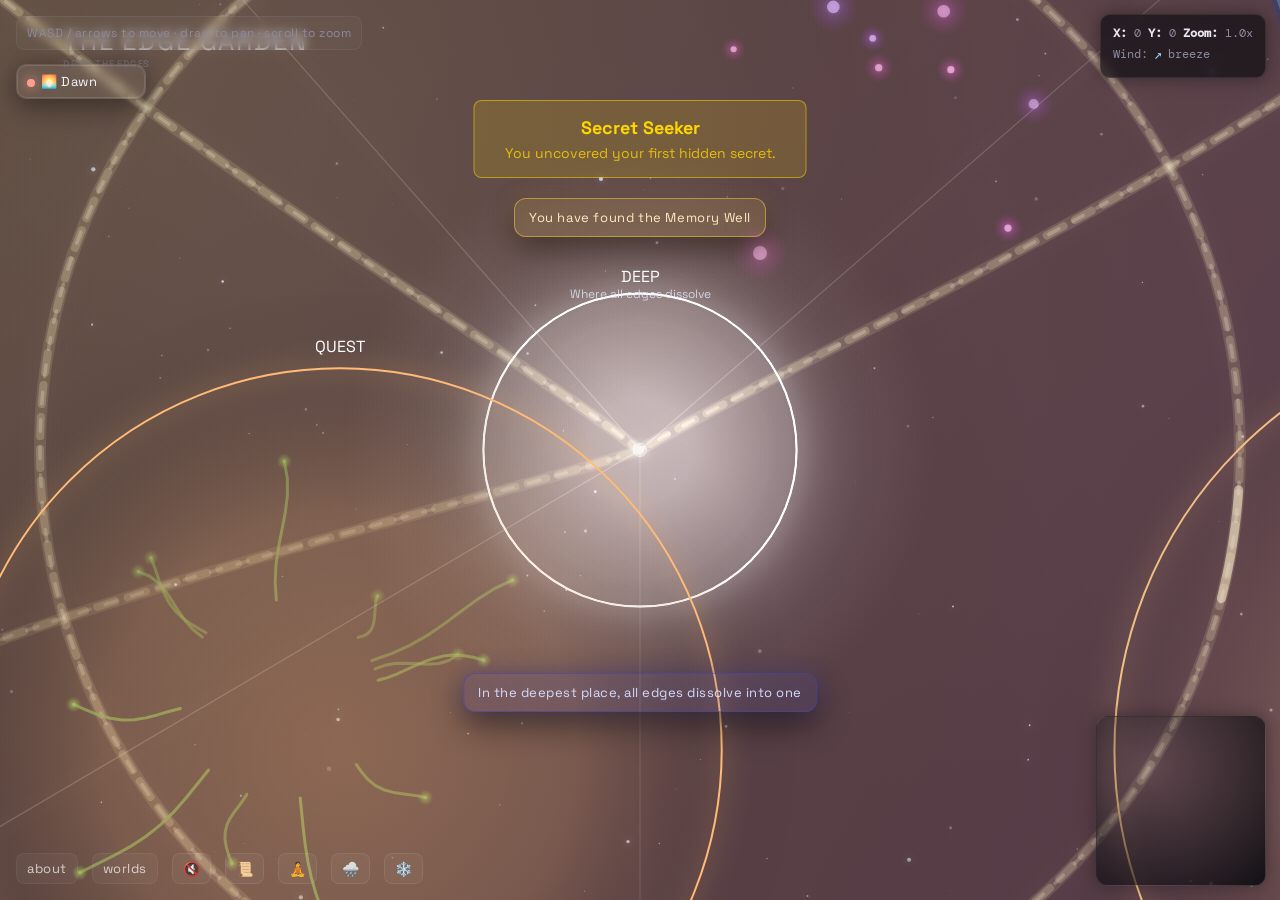
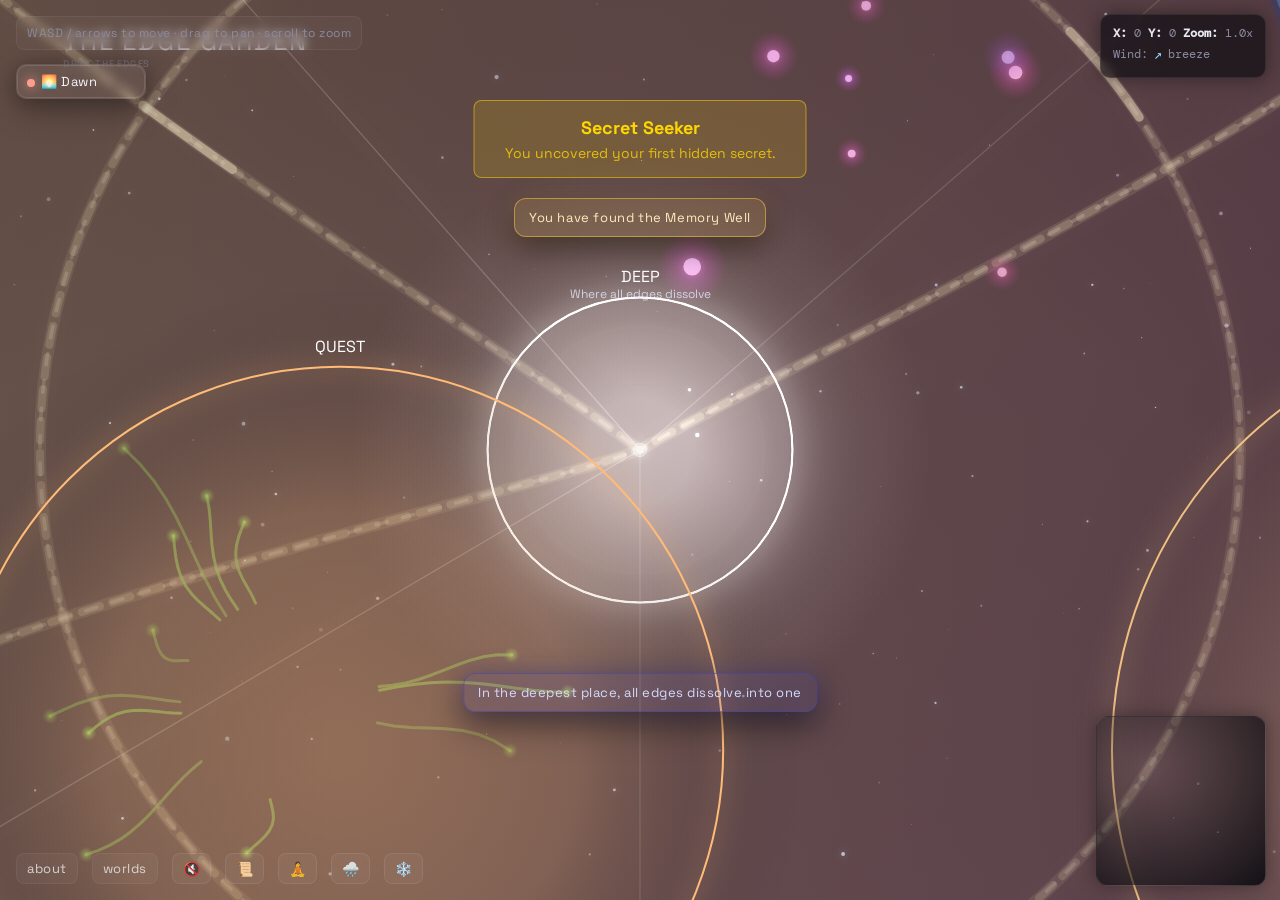
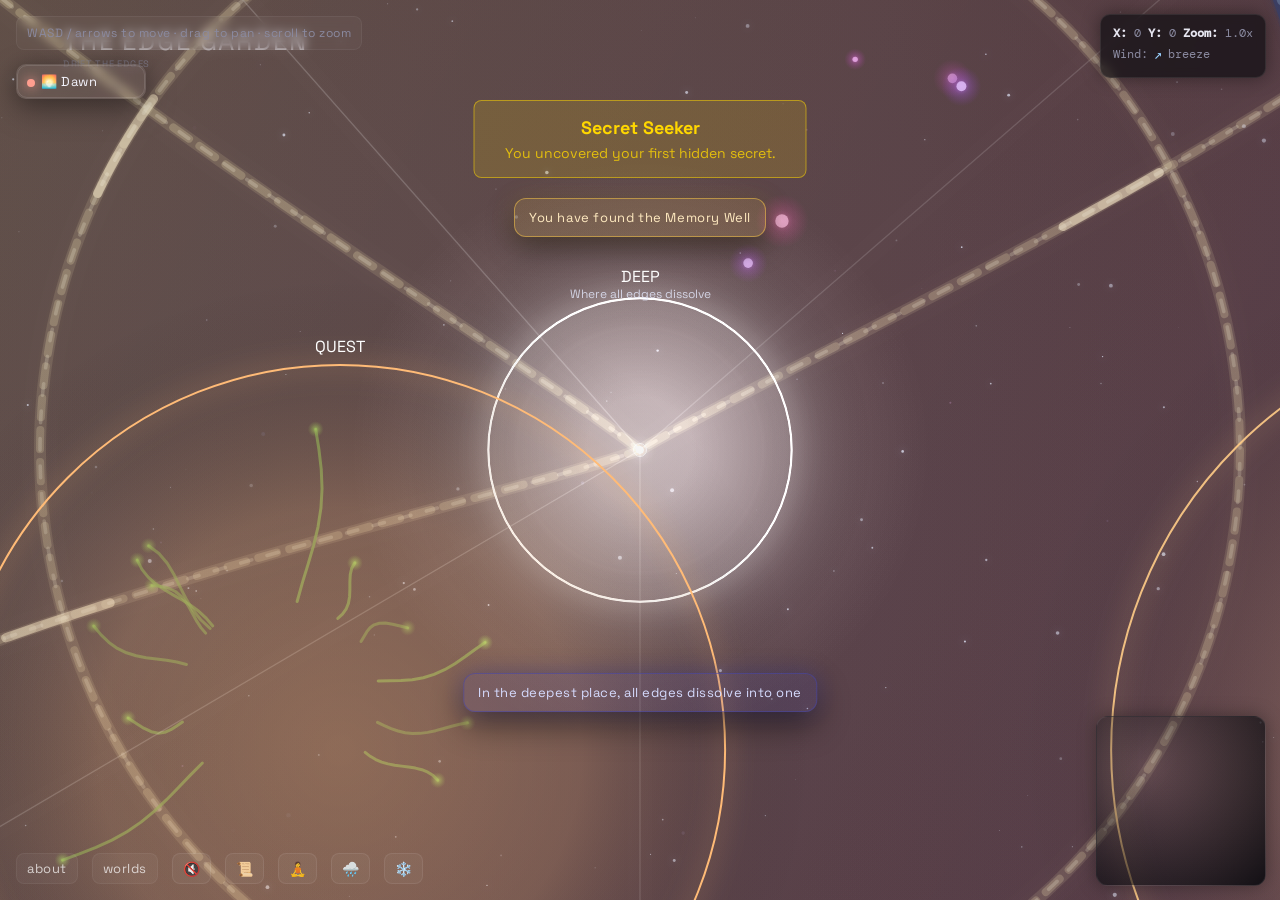
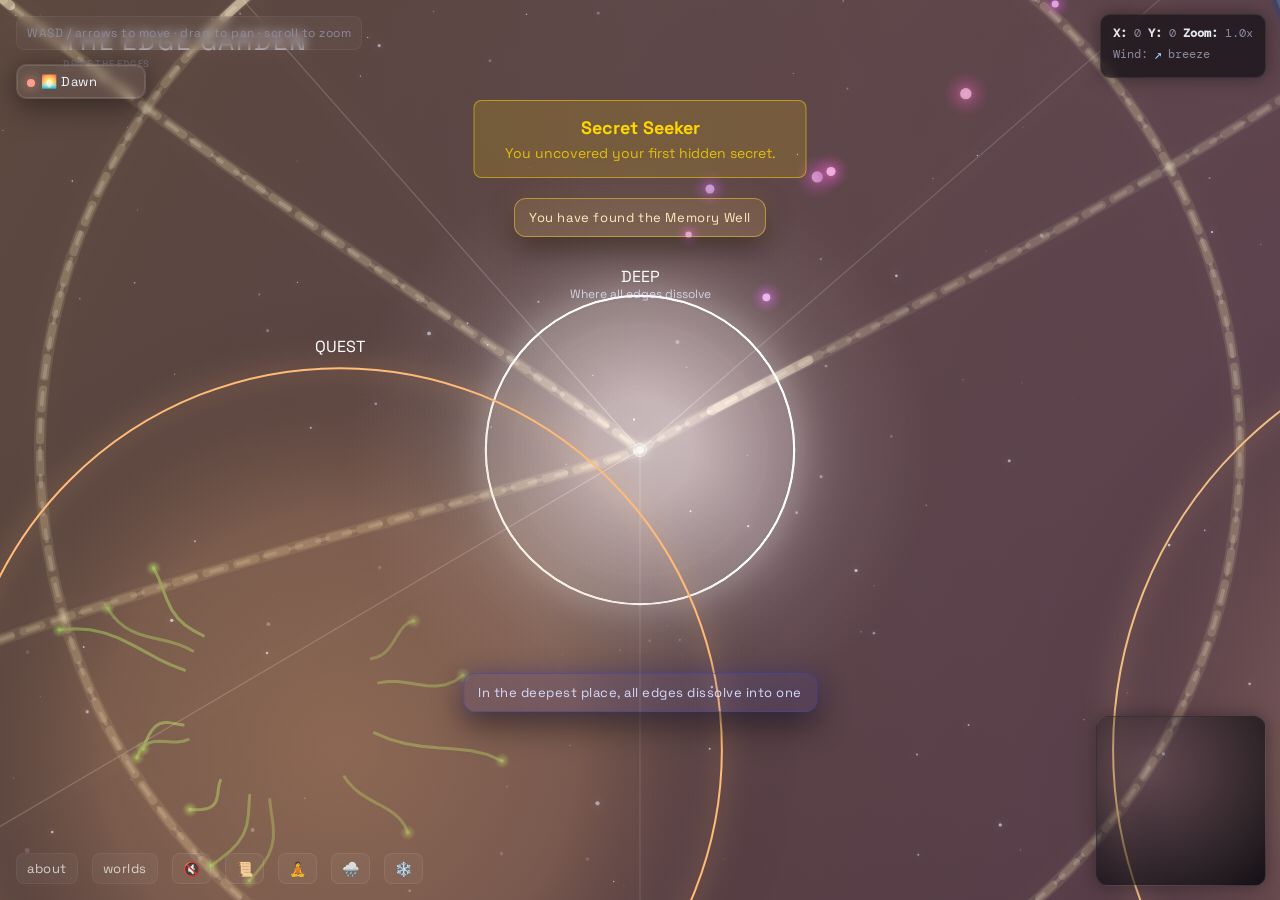
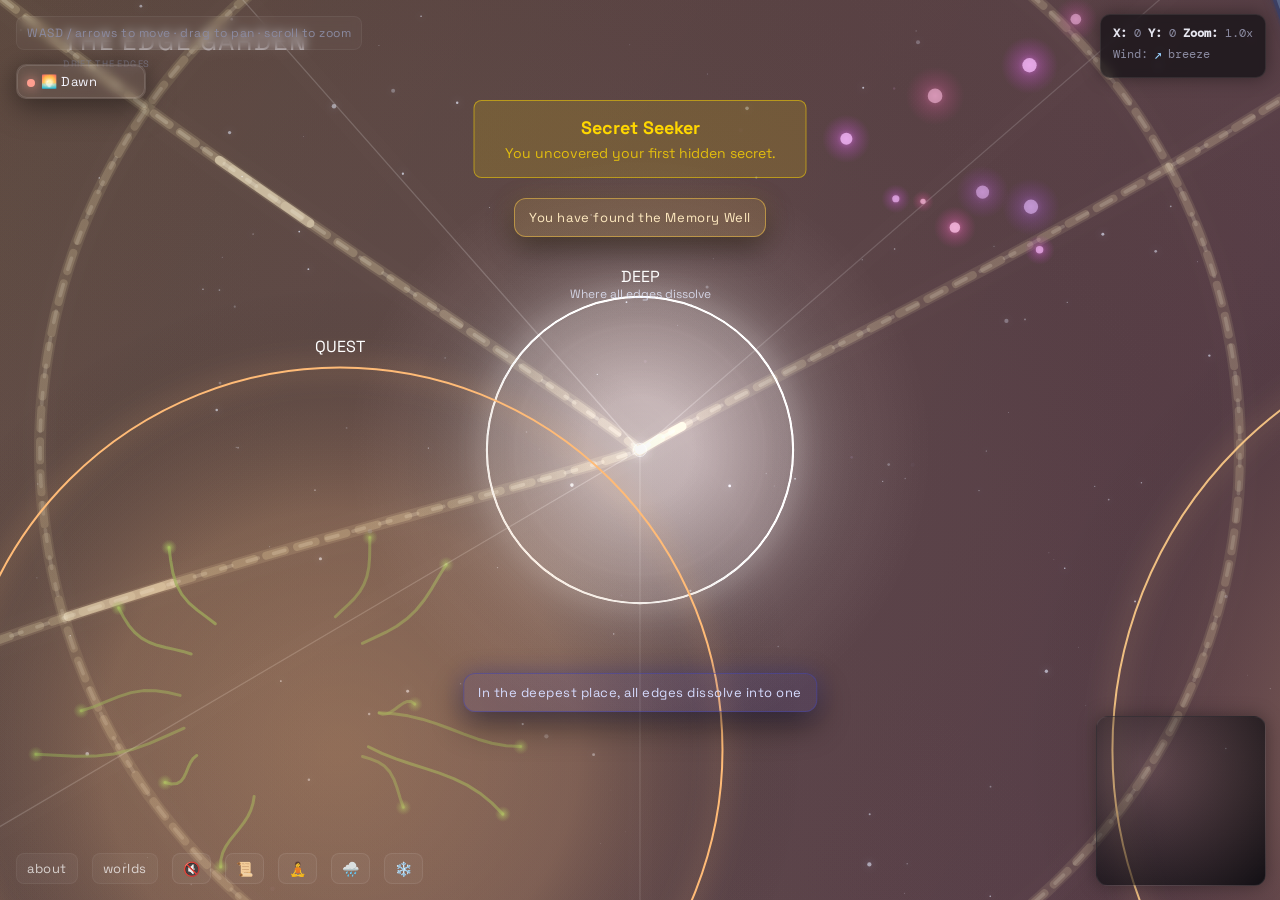
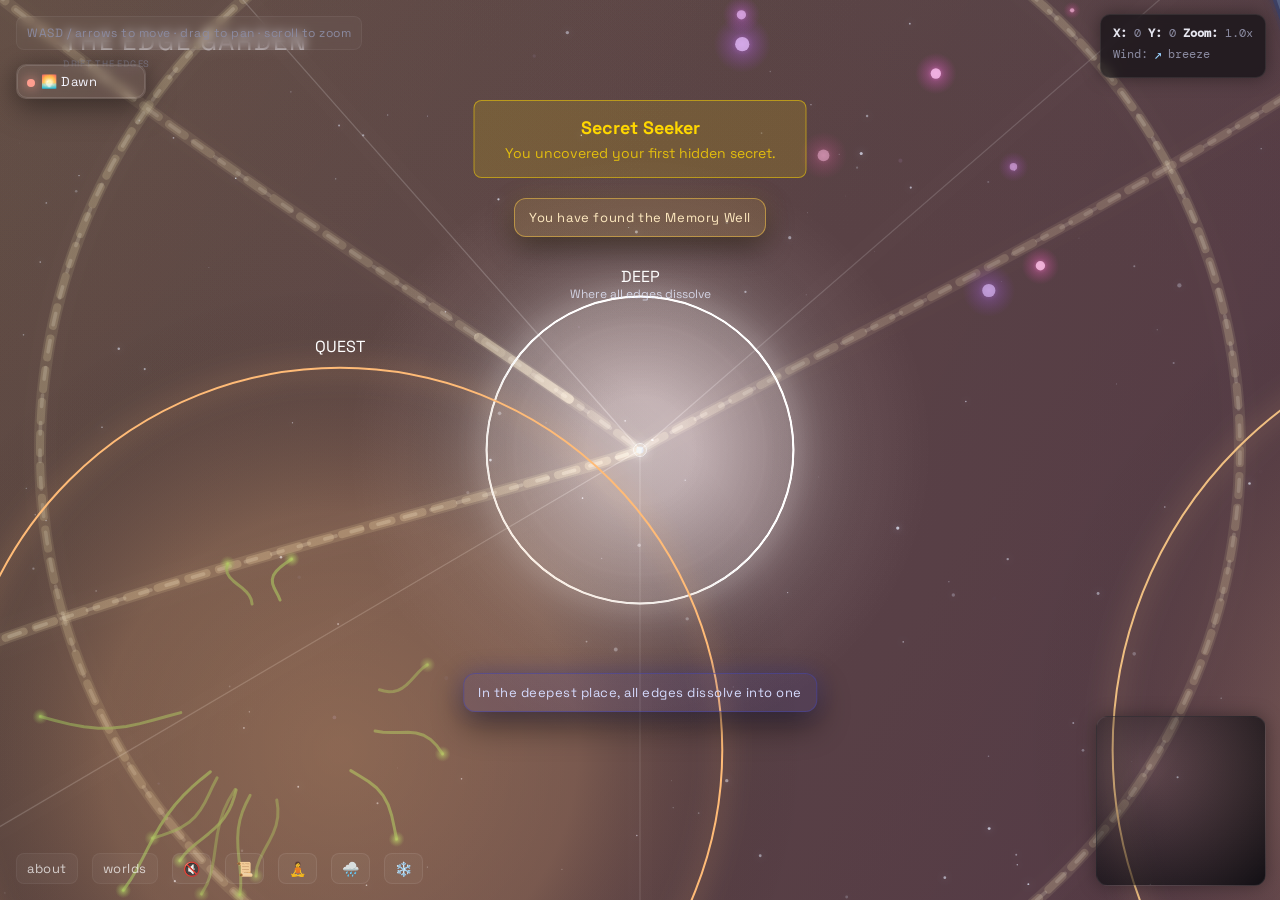
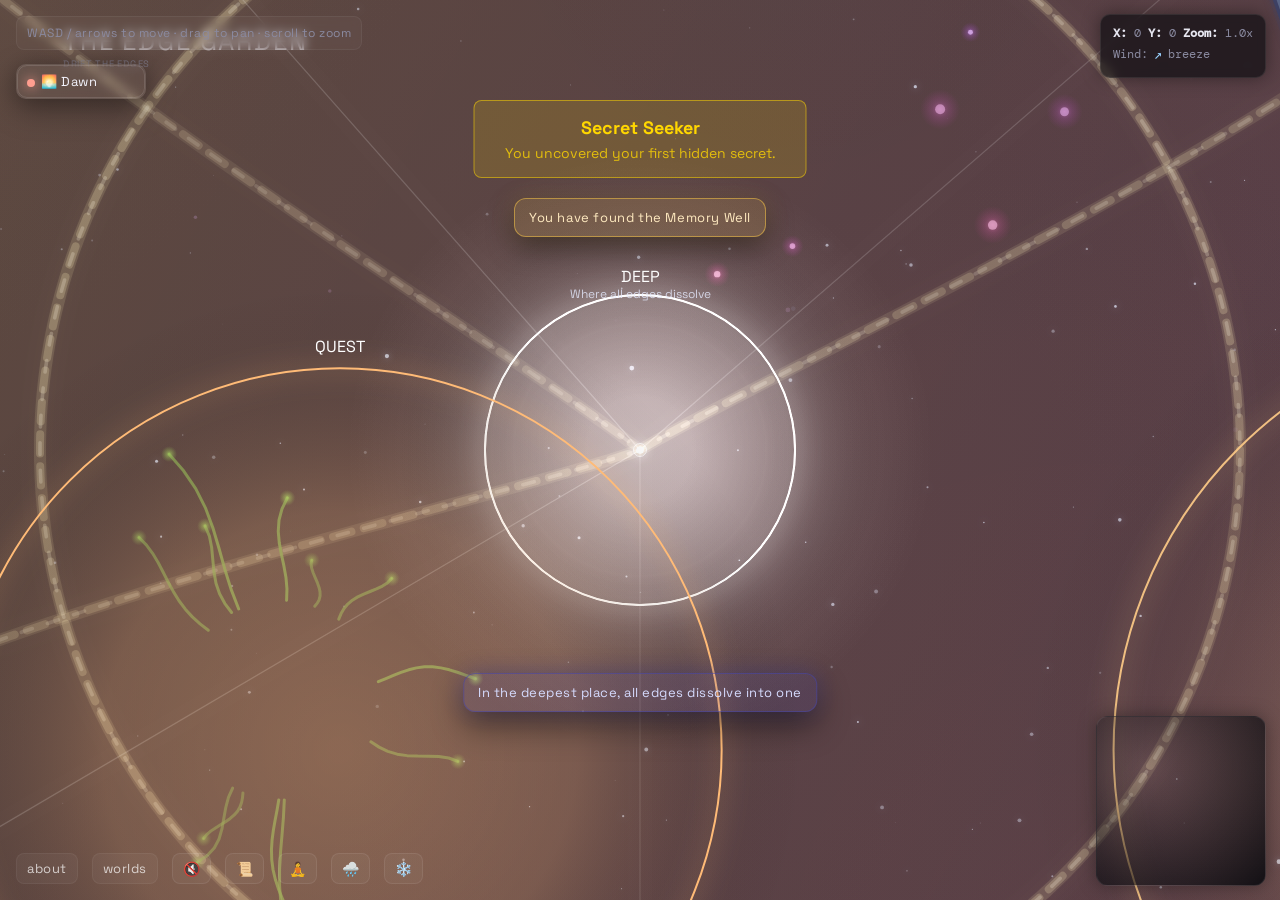
